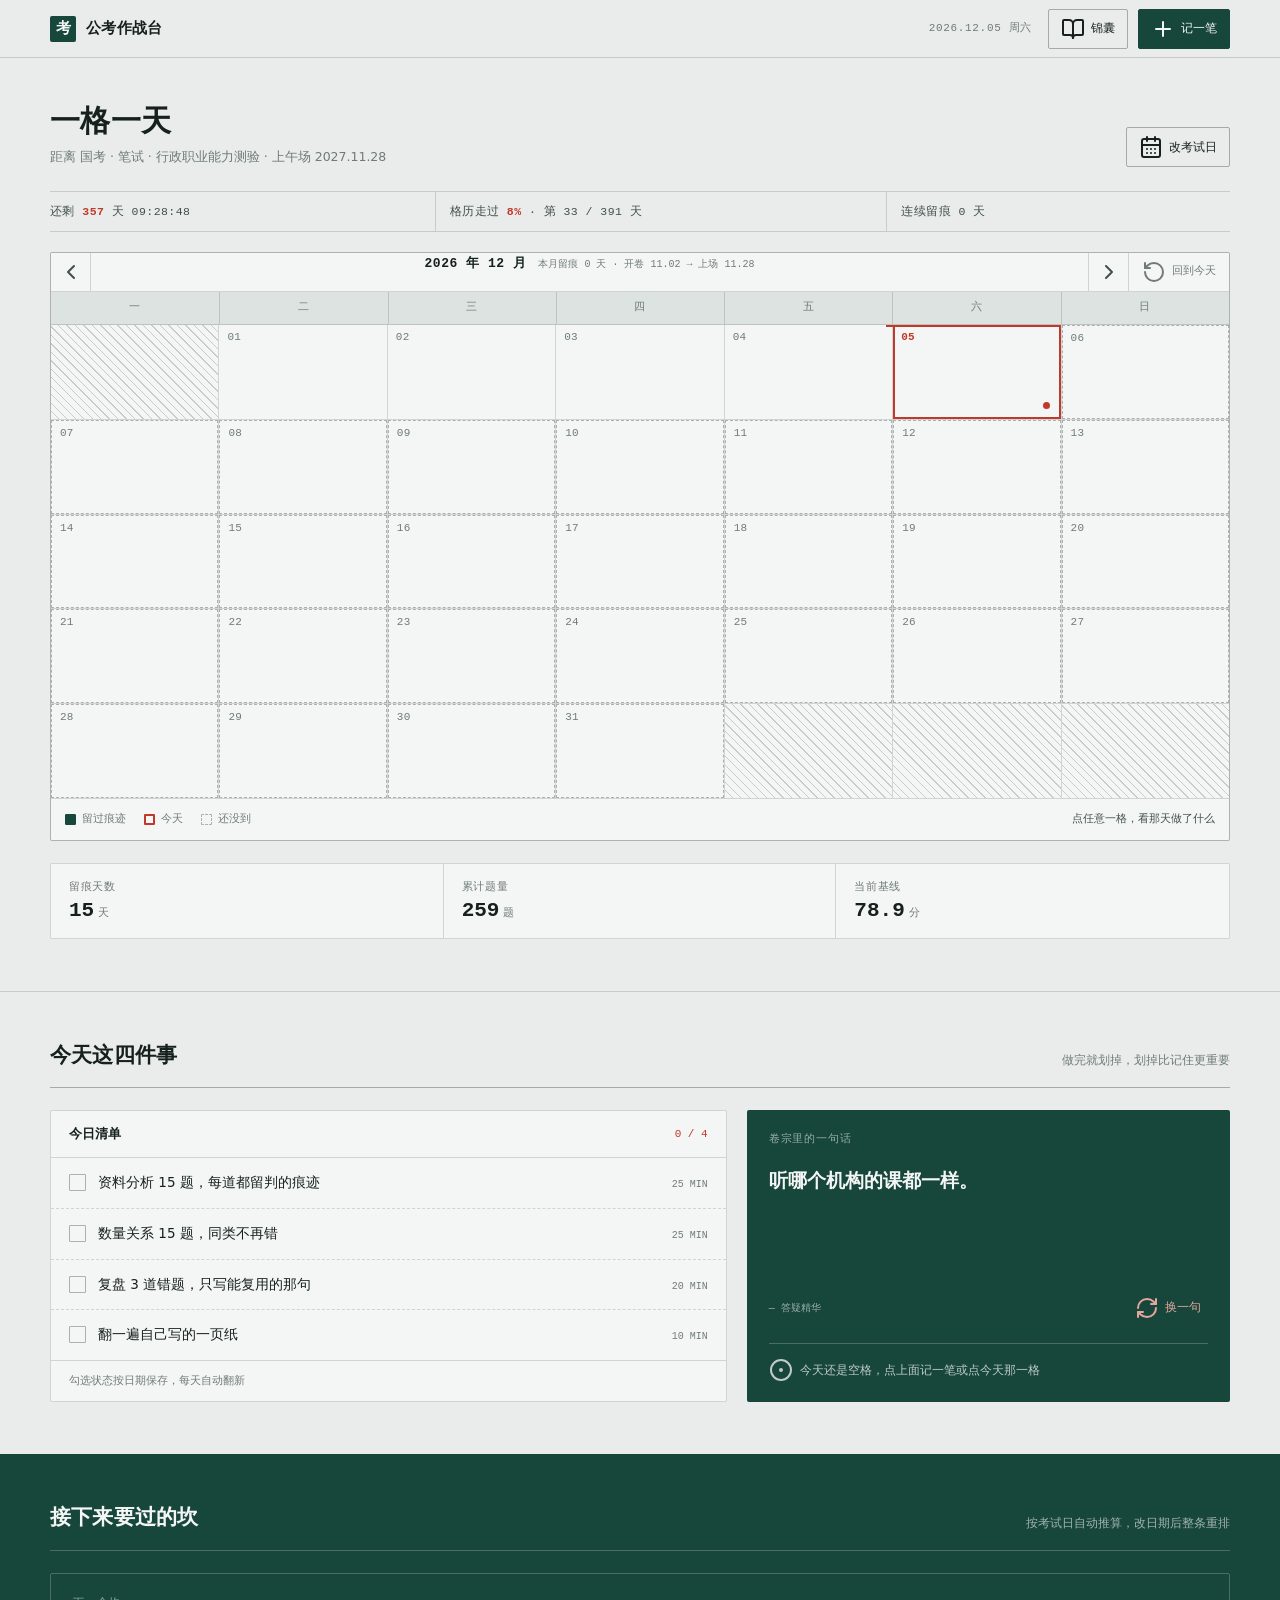
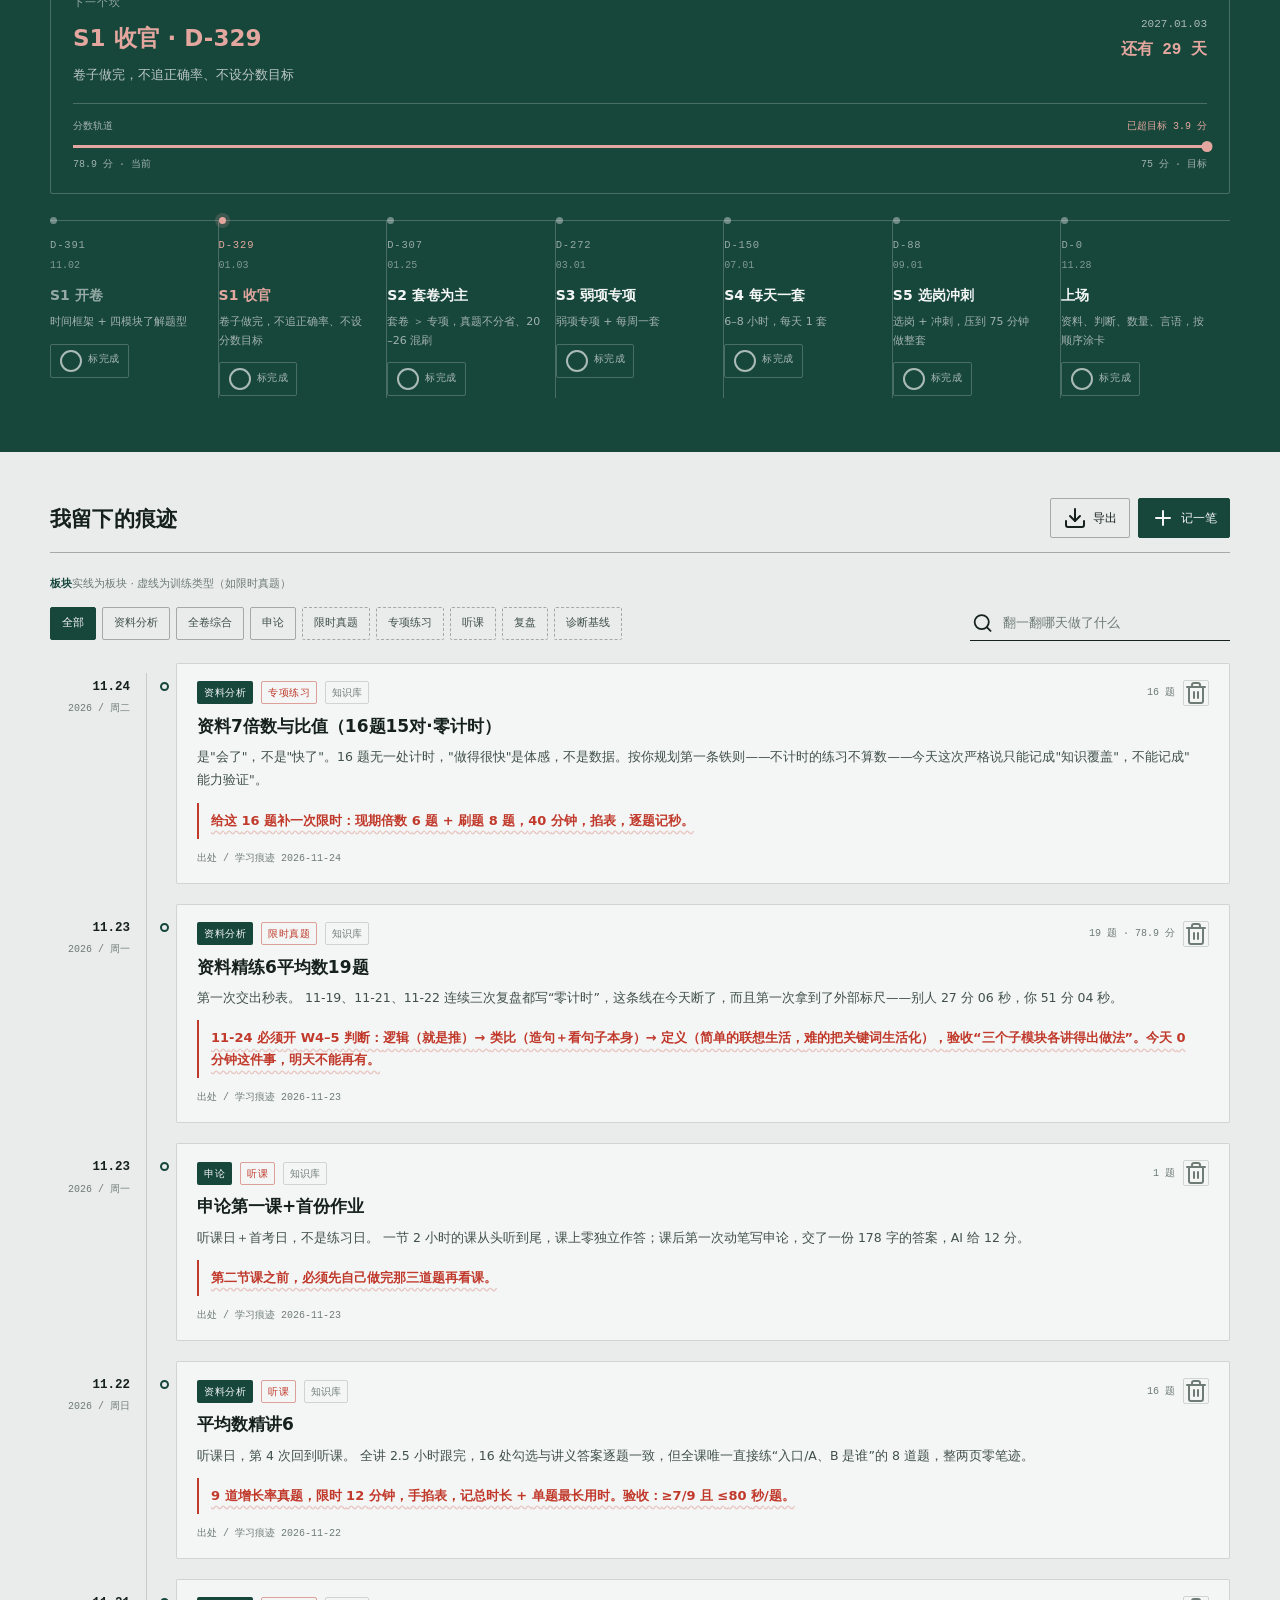
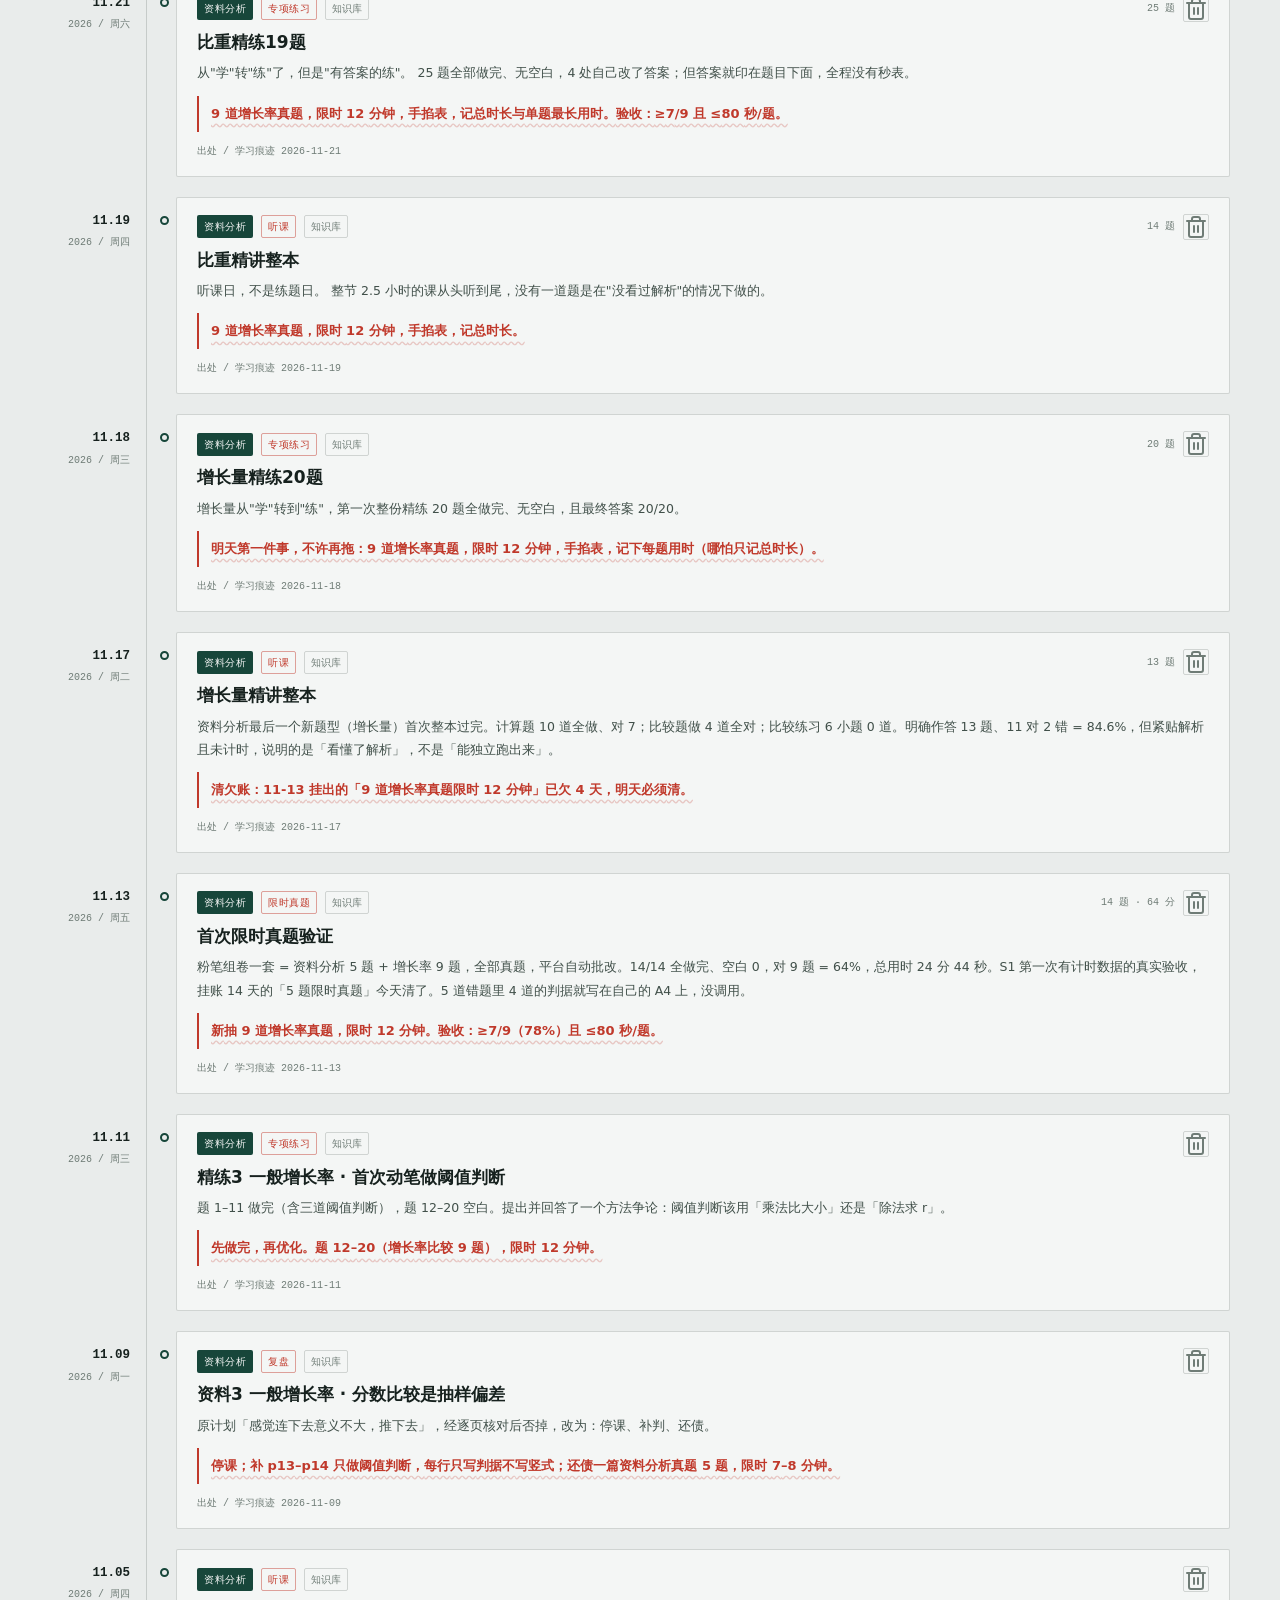
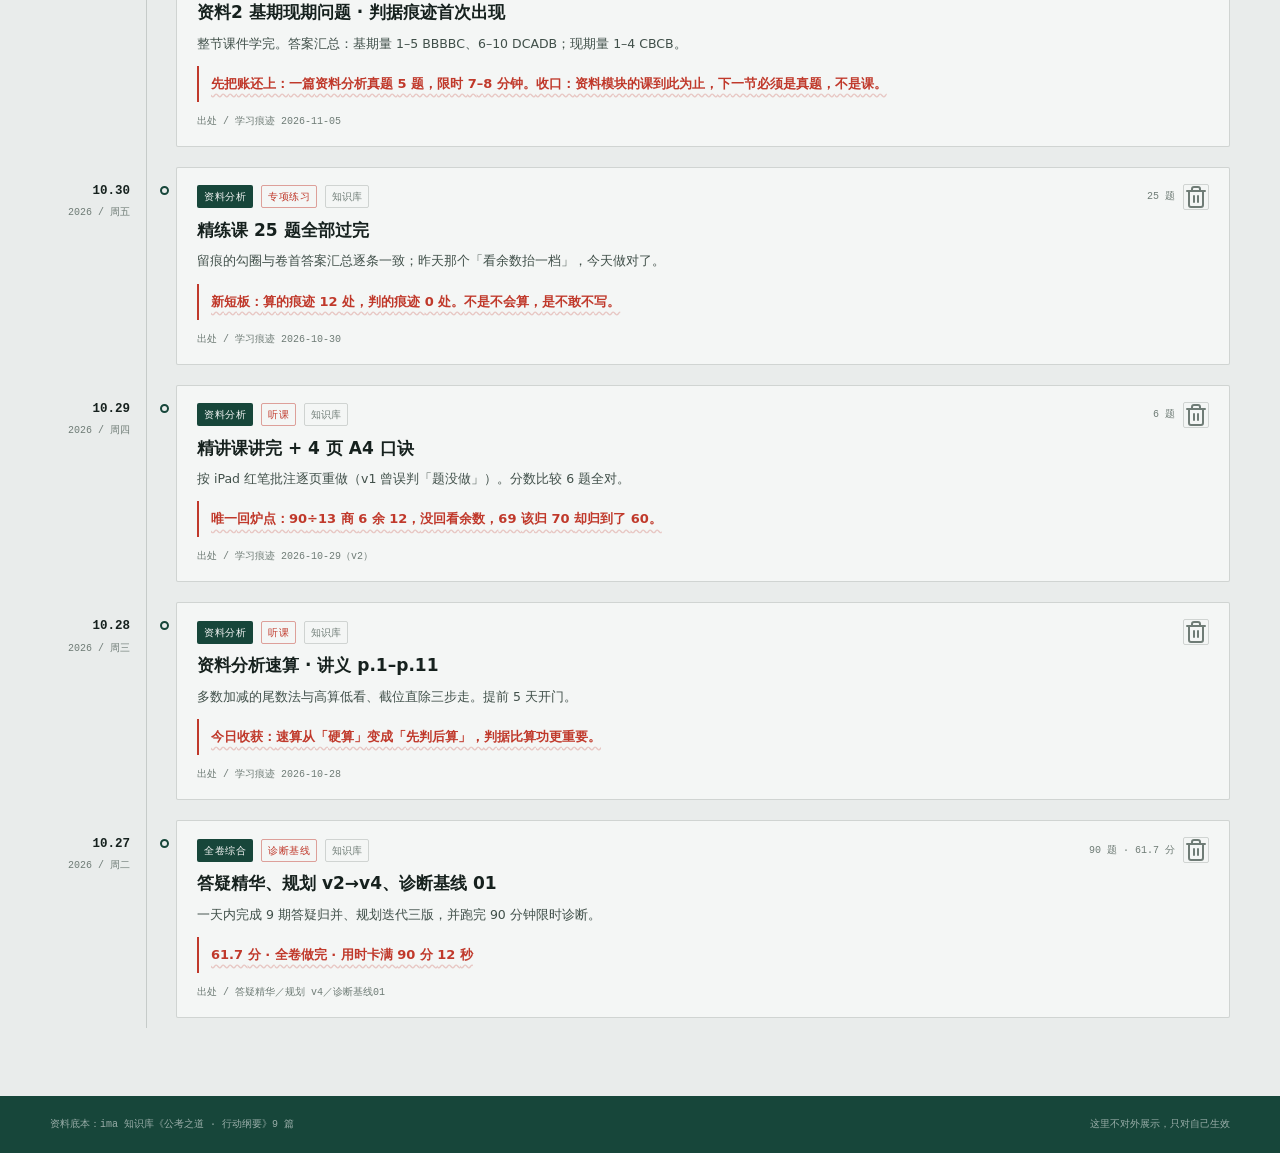
==== src/index.html @ e4d0005c "sync: 2026-11-24" ====
<!DOCTYPE html>
<html lang="zh-CN">
<head>
<meta charset="UTF-8">
<meta name="viewport" content="width=device-width, initial-scale=1, viewport-fit=cover">
<meta name="theme-color" content="#E9ECEB">
<meta name="description" content="只给自己看的公考备考工作台：一格一天、节奏提醒、学习痕迹">
<link rel="icon" href="data:image/svg+xml,%3Csvg xmlns='http://www.w3.org/2000/svg' viewBox='0 0 64 64'%3E%3Crect width='64' height='64' fill='%2317463A'/%3E%3Ctext x='32' y='45' font-size='38' text-anchor='middle' fill='%23E9ECEB' font-family='sans-serif' font-weight='bold'%3E考%3C/text%3E%3C/svg%3E">
<title>公考作战台 · 一格一天</title>
<!-- LSF-BOOTSTRAP-SLOT -->
<link rel="stylesheet" href="styles.css?v=2608ef6ead">
<style id="grid-fallback">
/* 格历布局命脉内联兜底：ID 选择器优先级高于任何类规则。
   即使 styles.css 被缓存成旧版 / 未加载 / 旧 WebView 不认 minmax()，
   7 列网格也一定成立，绝不退化成竖排单列。响应式只改 cell 尺寸，不改列数。 */
#calGrid{display:grid;grid-template-columns:repeat(7,1fr);gap:1px}
.cal-weekhead{display:grid;grid-template-columns:repeat(7,1fr)}
#calGrid>.cell{min-width:0;box-sizing:border-box}
</style>
</head>
<body>

<header class="topbar">
  <a class="brand" href="#calendar">
    <span class="brand__seal">考</span>
    <span class="brand__name">公考作战台</span>
  </a>
  <div class="topbar__right">
    <span class="topbar__date" id="topDate">2026.11.24 周二</span>
    <button class="tbtn" id="refBtn" type="button" aria-expanded="false" aria-controls="drawer"><i data-lucide="book-open"></i>锦囊</button>
    <button class="tbtn tbtn--solid" id="addBtn" type="button" aria-expanded="false" aria-controls="traceModal"><i data-lucide="plus"></i>记一笔</button>
  </div>
</header>

<main>

  <!-- ========== 格历 ========== -->
  <section class="calendar" id="calendar">
    <div class="wrap">
      <div class="cal-head">
        <div>
          <h1 class="cal-title" data-seg>一格一天</h1>
          <p class="cal-sub" id="calSub">距离 国考 · 笔试 · 行政职业能力测验 · 上午场 2027.11.28</p>
        </div>
        <button class="tbtn" id="editExamBtn" type="button" aria-expanded="false" aria-controls="examModal"><i data-lucide="calendar-days"></i>改考试日</button>
      </div>

      <div class="statusline">
        <span id="cdLine">还剩 <b>368</b> 天 11:58:38</span>
        <span id="phaseLine">格历走过 <b>6%</b> · 第 22 / 391 天</span>
        <span id="streakLine">连续留痕 4 天</span>
      </div>

      <div class="cal-panel">
        <div class="cal-nav" id="calNav" role="group" aria-label="格历翻页">
          <button class="cal-nav__btn" id="calPrev" data-cal="prev" type="button" aria-label="上一个月 · 2026 年 10 月"><svg xmlns="http://www.w3.org/2000/svg" width="24" height="24" viewBox="0 0 24 24" fill="none" stroke="currentColor" stroke-width="2" stroke-linecap="round" stroke-linejoin="round" data-lucide="chevron-left" class="lucide lucide-chevron-left"><path d="m15 18-6-6 6-6"></path></svg></button>
          <div class="cal-nav__label">
            <strong class="cal-nav__month" id="calMonth">2026 年 11 月</strong>
            <span class="cal-nav__range" id="calRange">本月留痕 11 天 · 开卷 11.02 → 上场 11.28</span>
          </div>
          <button class="cal-nav__btn" id="calNext" data-cal="next" type="button" aria-label="下一个月 · 2026 年 12 月"><svg xmlns="http://www.w3.org/2000/svg" width="24" height="24" viewBox="0 0 24 24" fill="none" stroke="currentColor" stroke-width="2" stroke-linecap="round" stroke-linejoin="round" data-lucide="chevron-right" class="lucide lucide-chevron-right"><path d="m9 18 6-6-6-6"></path></svg></button>
          <button class="cal-nav__today is-current" id="calToday" data-cal="today" type="button"><svg xmlns="http://www.w3.org/2000/svg" width="24" height="24" viewBox="0 0 24 24" fill="none" stroke="currentColor" stroke-width="2" stroke-linecap="round" stroke-linejoin="round" data-lucide="rotate-ccw" class="lucide lucide-rotate-ccw"><path d="M3 12a9 9 0 1 0 9-9 9.75 9.75 0 0 0-6.74 2.74L3 8"></path><path d="M3 3v5h5"></path></svg>回到今天</button>
        </div>
        <div class="cal-weekhead" aria-hidden="true"><span>一</span><span>二</span><span>三</span><span>四</span><span>五</span><span>六</span><span>日</span></div>
        <div class="cal-grid" id="calGrid" role="group" aria-label="备考格历"><div class="cell cell--pad" aria-hidden="true"></div><div class="cell cell--pad" aria-hidden="true"></div><div class="cell cell--pad" aria-hidden="true"></div><div class="cell cell--pad" aria-hidden="true"></div><div class="cell cell--pad" aria-hidden="true"></div><div class="cell cell--pad" aria-hidden="true"></div><button class="cell cell--past cell--outside" type="button" data-day="2026-11-01" aria-label="2026.11.01，不在备考区间"><span class="cell__d">01</span><span class="cell__mark"></span></button><button class="cell cell--past" type="button" data-day="2026-11-02" aria-label="2026.11.02"><span class="cell__d">02</span><span class="cell__mark"></span></button><button class="cell cell--past" type="button" data-day="2026-11-03" aria-label="2026.11.03"><span class="cell__d">03</span><span class="cell__mark"></span></button><button class="cell cell--past" type="button" data-day="2026-11-04" aria-label="2026.11.04"><span class="cell__d">04</span><span class="cell__mark"></span></button><button class="cell cell--done" type="button" data-day="2026-11-05" aria-label="2026.11.05，留过痕迹"><span class="cell__d">05</span><span class="cell__mark"><span class="cell__tick" aria-hidden="true"></span></span></button><button class="cell cell--past" type="button" data-day="2026-11-06" aria-label="2026.11.06"><span class="cell__d">06</span><span class="cell__mark"></span></button><button class="cell cell--past" type="button" data-day="2026-11-07" aria-label="2026.11.07"><span class="cell__d">07</span><span class="cell__mark"></span></button><button class="cell cell--past" type="button" data-day="2026-11-08" aria-label="2026.11.08"><span class="cell__d">08</span><span class="cell__mark"></span></button><button class="cell cell--done" type="button" data-day="2026-11-09" aria-label="2026.11.09，留过痕迹"><span class="cell__d">09</span><span class="cell__mark"><span class="cell__tick" aria-hidden="true"></span></span></button><button class="cell cell--past" type="button" data-day="2026-11-10" aria-label="2026.11.10"><span class="cell__d">10</span><span class="cell__mark"></span></button><button class="cell cell--done" type="button" data-day="2026-11-11" aria-label="2026.11.11，留过痕迹"><span class="cell__d">11</span><span class="cell__mark"><span class="cell__tick" aria-hidden="true"></span></span></button><button class="cell cell--past" type="button" data-day="2026-11-12" aria-label="2026.11.12"><span class="cell__d">12</span><span class="cell__mark"></span></button><button class="cell cell--done" type="button" data-day="2026-11-13" aria-label="2026.11.13，留过痕迹"><span class="cell__d">13</span><span class="cell__mark"><span class="cell__tick" aria-hidden="true"></span></span></button><button class="cell cell--past" type="button" data-day="2026-11-14" aria-label="2026.11.14"><span class="cell__d">14</span><span class="cell__mark"></span></button><button class="cell cell--past" type="button" data-day="2026-11-15" aria-label="2026.11.15"><span class="cell__d">15</span><span class="cell__mark"></span></button><button class="cell cell--past" type="button" data-day="2026-11-16" aria-label="2026.11.16"><span class="cell__d">16</span><span class="cell__mark"></span></button><button class="cell cell--done" type="button" data-day="2026-11-17" aria-label="2026.11.17，留过痕迹"><span class="cell__d">17</span><span class="cell__mark"><span class="cell__tick" aria-hidden="true"></span></span></button><button class="cell cell--done" type="button" data-day="2026-11-18" aria-label="2026.11.18，留过痕迹"><span class="cell__d">18</span><span class="cell__mark"><span class="cell__tick" aria-hidden="true"></span></span></button><button class="cell cell--done" type="button" data-day="2026-11-19" aria-label="2026.11.19，留过痕迹"><span class="cell__d">19</span><span class="cell__mark"><span class="cell__tick" aria-hidden="true"></span></span></button><button class="cell cell--past" type="button" data-day="2026-11-20" aria-label="2026.11.20"><span class="cell__d">20</span><span class="cell__mark"></span></button><button class="cell cell--done" type="button" data-day="2026-11-21" aria-label="2026.11.21，留过痕迹"><span class="cell__d">21</span><span class="cell__mark"><span class="cell__tick" aria-hidden="true"></span></span></button><button class="cell cell--done" type="button" data-day="2026-11-22" aria-label="2026.11.22，留过痕迹"><span class="cell__d">22</span><span class="cell__mark"><span class="cell__tick" aria-hidden="true"></span></span></button><button class="cell cell--done" type="button" data-day="2026-11-23" aria-label="2026.11.23，留过痕迹"><span class="cell__d">23</span><span class="cell__mark"><span class="cell__tick" aria-hidden="true"></span></span></button><button class="cell cell--done cell--today" type="button" data-day="2026-11-24" aria-label="2026.11.24，留过痕迹"><span class="cell__d">24</span><span class="cell__mark"><span class="cell__tick" aria-hidden="true"></span></span></button><button class="cell cell--future" type="button" data-day="2026-11-25" aria-label="2026.11.25，还没到"><span class="cell__d">25</span><span class="cell__mark"></span></button><button class="cell cell--future" type="button" data-day="2026-11-26" aria-label="2026.11.26，还没到"><span class="cell__d">26</span><span class="cell__mark"></span></button><button class="cell cell--future" type="button" data-day="2026-11-27" aria-label="2026.11.27，还没到"><span class="cell__d">27</span><span class="cell__mark"></span></button><button class="cell cell--future" type="button" data-day="2026-11-28" aria-label="2026.11.28，还没到"><span class="cell__d">28</span><span class="cell__mark"></span></button><button class="cell cell--future" type="button" data-day="2026-11-29" aria-label="2026.11.29，还没到"><span class="cell__d">29</span><span class="cell__mark"></span></button><button class="cell cell--future" type="button" data-day="2026-11-30" aria-label="2026.11.30，还没到"><span class="cell__d">30</span><span class="cell__mark"></span></button><div class="cell cell--pad" aria-hidden="true"></div><div class="cell cell--pad" aria-hidden="true"></div><div class="cell cell--pad" aria-hidden="true"></div><div class="cell cell--pad" aria-hidden="true"></div><div class="cell cell--pad" aria-hidden="true"></div><div class="cell cell--pad" aria-hidden="true"></div></div>
        <div class="cal-legend">
          <span><i class="lg lg--done"></i>留过痕迹</span>
          <span><i class="lg lg--today"></i>今天</span>
          <span><i class="lg lg--future"></i>还没到</span>
          <span class="cal-legend__hint">点任意一格，看那天做了什么</span>
        </div>
      </div>

      <dl class="cal-stats" id="stats"><div><dt>留痕天数</dt><dd><span data-count="15">15</span><small>天</small></dd></div><div><dt>累计题量</dt><dd><span data-count="259">259</span><small>题</small></dd></div><div><dt>当前基线</dt><dd><span data-count="78.9" data-dec="1">78.9</span><small>分</small></dd></div></dl>
    </div>
  </section>

  <!-- ========== 今日 ========== -->
  <section class="today" id="today">
    <div class="wrap">
      <header class="sec-head">
        <h2 data-seg>今天这四件事</h2>
        <p class="sec-note">做完就划掉，划掉比记住更重要</p>
      </header>
      <div class="today-grid">
        <div class="panel">
          <div class="panel__head"><span>今日清单</span><span class="panel__count" id="taskRing">0 / 4</span></div>
          <ul class="tasks" id="taskList"><li><button class="task" type="button" data-task="a" aria-pressed="false"><span class="task__box"></span><span class="task__txt">资料<wbr>分析 <wbr>15 <wbr>题，<wbr>每<wbr>道<wbr>都留<wbr>判<wbr>的<wbr>痕迹</span><span class="task__min">25 MIN</span></button></li><li><button class="task" type="button" data-task="b" aria-pressed="false"><span class="task__box"></span><span class="task__txt">数量<wbr>关系 <wbr>15 <wbr>题，<wbr>同类<wbr>不再<wbr>错</span><span class="task__min">25 MIN</span></button></li><li><button class="task" type="button" data-task="c" aria-pressed="false"><span class="task__box"></span><span class="task__txt">复<wbr>盘 <wbr>3 <wbr>道<wbr>错<wbr>题，<wbr>只写<wbr>能<wbr>复<wbr>用<wbr>的<wbr>那句</span><span class="task__min">20 MIN</span></button></li><li><button class="task" type="button" data-task="d" aria-pressed="false"><span class="task__box"></span><span class="task__txt">翻<wbr>一遍<wbr>自己<wbr>写的<wbr>一<wbr>页<wbr>纸</span><span class="task__min">10 MIN</span></button></li></ul>
          <p class="panel__foot">勾选状态按日期保存，每天自动翻新</p>
        </div>
        <aside class="quote-panel">
          <p class="quote-panel__label">卷宗里的一句话</p>
          <blockquote class="quote" id="quoteText">睡前<wbr>回答<wbr>「<wbr>今天<wbr>收获<wbr>了<wbr>什么」。</blockquote>
          <div class="quote-panel__foot"><span id="quoteSrc">— 规划 v4</span><button class="tbtn tbtn--text" id="quoteBtn" type="button"><i data-lucide="refresh-cw"></i>换一句</button></div>
          <div class="todayflag" id="todayFlag"><svg xmlns="http://www.w3.org/2000/svg" width="24" height="24" viewBox="0 0 24 24" fill="none" stroke="currentColor" stroke-width="2" stroke-linecap="round" stroke-linejoin="round" data-lucide="check-check" class="lucide lucide-check-check"><path d="M18 6 7 17l-5-5"></path><path d="m22 10-7.5 7.5L13 16"></path></svg>今天<wbr>已经<wbr>留过<wbr>痕迹<wbr>了，<wbr>继续<wbr>保持</div>
        </aside>
      </div>
    </div>
  </section>

  <!-- ========== 接下来 ========== -->
  <section class="axis" id="axis">
    <div class="wrap">
      <header class="sec-head sec-head--light">
        <h2 data-seg>接下来要过的坎</h2>
        <p class="sec-note">按考试日自动推算，改日期后整条重排</p>
      </header>
      <div class="nextcard" id="nextCard">
        <div class="nextcard__left">
          <p class="nextcard__label">下一个坎</p>
          <h3 id="nextLabel">S1 收官 · D-329</h3>
          <p id="nextDesc">卷子<wbr>做完，<wbr>不<wbr>追<wbr>正确<wbr>率、<wbr>不<wbr>设<wbr>分数<wbr>目标</p>
        </div>
        <div class="nextcard__right">
          <span id="nextDate">2027.01.03</span>
          <strong id="nextLeft">还有 40 天</strong>
        </div>
        <div class="scorebar">
          <div class="scorebar__top"><span>分数轨道</span><span id="scoreGap">已超目标 3.9 分</span></div>
          <div class="scorebar__track"><div class="scorebar__fill" id="scoreFill" style="width:100%"></div><span class="scorebar__dot" id="scoreDot" style="left:100%"></span></div>
          <div class="scorebar__foot"><span id="scoreNow">78.9 分 · 当前</span><span id="scoreTarget">75 分 · 目标</span></div>
        </div>
      </div>
      <ol class="axis-list" id="milestoneList"><li class="is-past"><div class="axis__d">D-391</div><div class="axis__date">11.02</div><div class="axis__label">S1 <wbr>开<wbr>卷</div><p class="axis__desc">时间<wbr>框架 <wbr>+ <wbr>四<wbr>模<wbr>块<wbr>了解<wbr>题<wbr>型</p><button class="axis__btn" type="button" data-ms="391" aria-pressed="false"><svg xmlns="http://www.w3.org/2000/svg" width="24" height="24" viewBox="0 0 24 24" fill="none" stroke="currentColor" stroke-width="2" stroke-linecap="round" stroke-linejoin="round" data-lucide="circle" class="lucide lucide-circle"><circle cx="12" cy="12" r="10"></circle></svg>标完成</button></li><li class="is-next"><div class="axis__d">D-329</div><div class="axis__date">01.03</div><div class="axis__label">S1 <wbr>收<wbr>官</div><p class="axis__desc">卷子<wbr>做完，<wbr>不<wbr>追<wbr>正确<wbr>率、<wbr>不<wbr>设<wbr>分数<wbr>目标</p><button class="axis__btn" type="button" data-ms="329" aria-pressed="false"><svg xmlns="http://www.w3.org/2000/svg" width="24" height="24" viewBox="0 0 24 24" fill="none" stroke="currentColor" stroke-width="2" stroke-linecap="round" stroke-linejoin="round" data-lucide="circle" class="lucide lucide-circle"><circle cx="12" cy="12" r="10"></circle></svg>标完成</button></li><li class=""><div class="axis__d">D-307</div><div class="axis__date">01.25</div><div class="axis__label">S2 <wbr>套<wbr>卷<wbr>为<wbr>主</div><p class="axis__desc">套<wbr>卷 <wbr>＞ <wbr>专<wbr>项，<wbr>真<wbr>题<wbr>不分<wbr>省、<wbr>20<wbr>–<wbr>26 <wbr>混<wbr>刷</p><button class="axis__btn" type="button" data-ms="307" aria-pressed="false"><svg xmlns="http://www.w3.org/2000/svg" width="24" height="24" viewBox="0 0 24 24" fill="none" stroke="currentColor" stroke-width="2" stroke-linecap="round" stroke-linejoin="round" data-lucide="circle" class="lucide lucide-circle"><circle cx="12" cy="12" r="10"></circle></svg>标完成</button></li><li class=""><div class="axis__d">D-272</div><div class="axis__date">03.01</div><div class="axis__label">S3 <wbr>弱<wbr>项<wbr>专<wbr>项</div><p class="axis__desc">弱<wbr>项<wbr>专<wbr>项 <wbr>+ <wbr>每周<wbr>一套</p><button class="axis__btn" type="button" data-ms="272" aria-pressed="false"><svg xmlns="http://www.w3.org/2000/svg" width="24" height="24" viewBox="0 0 24 24" fill="none" stroke="currentColor" stroke-width="2" stroke-linecap="round" stroke-linejoin="round" data-lucide="circle" class="lucide lucide-circle"><circle cx="12" cy="12" r="10"></circle></svg>标完成</button></li><li class=""><div class="axis__d">D-150</div><div class="axis__date">07.01</div><div class="axis__label">S4 <wbr>每天<wbr>一套</div><p class="axis__desc">6<wbr>–<wbr>8 <wbr>小时，<wbr>每天 <wbr>1 <wbr>套</p><button class="axis__btn" type="button" data-ms="150" aria-pressed="false"><svg xmlns="http://www.w3.org/2000/svg" width="24" height="24" viewBox="0 0 24 24" fill="none" stroke="currentColor" stroke-width="2" stroke-linecap="round" stroke-linejoin="round" data-lucide="circle" class="lucide lucide-circle"><circle cx="12" cy="12" r="10"></circle></svg>标完成</button></li><li class=""><div class="axis__d">D-88</div><div class="axis__date">09.01</div><div class="axis__label">S5 <wbr>选<wbr>岗<wbr>冲刺</div><p class="axis__desc">选<wbr>岗 <wbr>+ <wbr>冲刺，<wbr>压到 <wbr>75 <wbr>分钟<wbr>做<wbr>整套</p><button class="axis__btn" type="button" data-ms="88" aria-pressed="false"><svg xmlns="http://www.w3.org/2000/svg" width="24" height="24" viewBox="0 0 24 24" fill="none" stroke="currentColor" stroke-width="2" stroke-linecap="round" stroke-linejoin="round" data-lucide="circle" class="lucide lucide-circle"><circle cx="12" cy="12" r="10"></circle></svg>标完成</button></li><li class=""><div class="axis__d">D-0</div><div class="axis__date">11.28</div><div class="axis__label">上<wbr>场</div><p class="axis__desc">资料、<wbr>判断、<wbr>数量、<wbr>言语，<wbr>按<wbr>顺序<wbr>涂<wbr>卡</p><button class="axis__btn" type="button" data-ms="0" aria-pressed="false"><svg xmlns="http://www.w3.org/2000/svg" width="24" height="24" viewBox="0 0 24 24" fill="none" stroke="currentColor" stroke-width="2" stroke-linecap="round" stroke-linejoin="round" data-lucide="circle" class="lucide lucide-circle"><circle cx="12" cy="12" r="10"></circle></svg>标完成</button></li></ol>
    </div>
  </section>

  <!-- ========== 痕迹 ========== -->
  <section class="traces" id="traces">
    <div class="wrap">
      <header class="sec-head">
        <h2 data-seg>我留下的痕迹</h2>
        <div class="sec-acts">
          <button class="tbtn" id="exportBtn" type="button"><i data-lucide="download"></i>导出</button>
          <button class="tbtn tbtn--solid" id="addBtn2" type="button" aria-expanded="false" aria-controls="traceModal"><i data-lucide="plus"></i>记一笔</button>
        </div>
      </header>
      <p class="chip-legend"><span class="chip-legend__topic">板块</span>实线为板块 · 虚线为训练类型（如限时真题）</p>
      <div class="toolbar">
        <div class="chips" id="traceFilters"><button class="chip is-active" type="button" data-filter="全部" data-dim="">全部</button><button class="chip chip--topic" type="button" data-filter="topic:资料分析" data-dim="topic">资料<wbr>分析</button><button class="chip chip--topic" type="button" data-filter="topic:全卷综合" data-dim="topic">全<wbr>卷<wbr>综合</button><button class="chip chip--topic" type="button" data-filter="topic:申论" data-dim="topic">申论</button><button class="chip chip--kind" type="button" data-filter="kind:限时真题" data-dim="kind">限<wbr>时<wbr>真<wbr>题</button><button class="chip chip--kind" type="button" data-filter="kind:专项练习" data-dim="kind">专<wbr>项<wbr>练习</button><button class="chip chip--kind" type="button" data-filter="kind:听课" data-dim="kind">听<wbr>课</button><button class="chip chip--kind" type="button" data-filter="kind:复盘" data-dim="kind">复<wbr>盘</button><button class="chip chip--kind" type="button" data-filter="kind:诊断基线" data-dim="kind">诊断<wbr>基<wbr>线</button></div>
        <label class="search"><i data-lucide="search"></i><input type="search" id="traceSearch" placeholder="翻一翻哪天做了什么" aria-label="搜索学习痕迹"></label>
      </div>
      <ol class="trace-list" id="traceList"><li class="trace"><div class="trace__when"><div class="trace__date">11.24</div><div class="trace__week">2026 / 周二</div></div><article class="trace__card"><div class="trace__top"><span class="trace__type">资料<wbr>分析</span><span class="trace__kind">专<wbr>项<wbr>练习</span><span class="trace__by">知识<wbr>库</span><span class="trace__nums">16 <wbr>题</span><button class="trace__del" type="button" data-del="ima-2026-11-24" aria-label="删除这道痕迹"><svg xmlns="http://www.w3.org/2000/svg" width="24" height="24" viewBox="0 0 24 24" fill="none" stroke="currentColor" stroke-width="2" stroke-linecap="round" stroke-linejoin="round" data-lucide="trash-2" class="lucide lucide-trash-2"><path d="M3 6h18"></path><path d="M19 6v14c0 1-1 2-2 2H7c-1 0-2-1-2-2V6"></path><path d="M8 6V4c0-1 1-2 2-2h4c1 0 2 1 2 2v2"></path><line x1="10" x2="10" y1="11" y2="17"></line><line x1="14" x2="14" y1="11" y2="17"></line></svg></button></div><h3 class="trace__title">资料<wbr>7<wbr>倍数<wbr>与<wbr>比值<wbr>（<wbr>16<wbr>题<wbr>15<wbr>对·<wbr>零<wbr>计<wbr>时）</h3><p class="trace__body">是<wbr>"<wbr>会<wbr>了<wbr>"，<wbr>不是<wbr>"<wbr>快了<wbr>"。<wbr>16 <wbr>题<wbr>无<wbr>一<wbr>处<wbr>计<wbr>时，<wbr>"<wbr>做得<wbr>很快<wbr>"<wbr>是<wbr>体感，<wbr>不是<wbr>数据。<wbr>按<wbr>你<wbr>规划<wbr>第一<wbr>条<wbr>铁则——<wbr>不计<wbr>时<wbr>的<wbr>练习<wbr>不算<wbr>数——<wbr>今天<wbr>这次<wbr>严格<wbr>说<wbr>只能<wbr>记<wbr>成<wbr>"<wbr>知识<wbr>覆盖<wbr>"，<wbr>不能<wbr>记<wbr>成<wbr>"<wbr>能力<wbr>验证<wbr>"。</p><p class="trace__note">给<wbr>这 <wbr>16 <wbr>题<wbr>补<wbr>一次<wbr>限<wbr>时：<wbr>现<wbr>期<wbr>倍数 <wbr>6 <wbr>题 <wbr>+ <wbr>刷<wbr>题 <wbr>8 <wbr>题，<wbr>40 <wbr>分钟，<wbr>掐<wbr>表，<wbr>逐<wbr>题<wbr>记<wbr>秒。</p><span class="trace__src">出处 / 学习<wbr>痕迹 <wbr>2026<wbr>-<wbr>11<wbr>-<wbr>24</span></article></li><li class="trace"><div class="trace__when"><div class="trace__date">11.23</div><div class="trace__week">2026 / 周一</div></div><article class="trace__card"><div class="trace__top"><span class="trace__type">资料<wbr>分析</span><span class="trace__kind">限<wbr>时<wbr>真<wbr>题</span><span class="trace__by">知识<wbr>库</span><span class="trace__nums">19 <wbr>题 · <wbr>78.9 <wbr>分</span><button class="trace__del" type="button" data-del="ima-2026-11-23b" aria-label="删除这道痕迹"><svg xmlns="http://www.w3.org/2000/svg" width="24" height="24" viewBox="0 0 24 24" fill="none" stroke="currentColor" stroke-width="2" stroke-linecap="round" stroke-linejoin="round" data-lucide="trash-2" class="lucide lucide-trash-2"><path d="M3 6h18"></path><path d="M19 6v14c0 1-1 2-2 2H7c-1 0-2-1-2-2V6"></path><path d="M8 6V4c0-1 1-2 2-2h4c1 0 2 1 2 2v2"></path><line x1="10" x2="10" y1="11" y2="17"></line><line x1="14" x2="14" y1="11" y2="17"></line></svg></button></div><h3 class="trace__title">资料<wbr>精练<wbr>6<wbr>平均<wbr>数<wbr>19<wbr>题</h3><p class="trace__body">第一次<wbr>交出<wbr>秒表。 <wbr>11<wbr>-<wbr>19、<wbr>11<wbr>-<wbr>21、<wbr>11<wbr>-<wbr>22 <wbr>连续<wbr>三次<wbr>复<wbr>盘<wbr>都<wbr>写<wbr>“<wbr>零<wbr>计<wbr>时<wbr>”，<wbr>这<wbr>条<wbr>线<wbr>在<wbr>今天<wbr>断<wbr>了，<wbr>而且<wbr>第一次<wbr>拿到<wbr>了<wbr>外部<wbr>标尺——<wbr>别人 <wbr>27 <wbr>分 <wbr>06 <wbr>秒，<wbr>你 <wbr>51 <wbr>分 <wbr>04 <wbr>秒。</p><p class="trace__note">11<wbr>-<wbr>24 <wbr>必须<wbr>开 <wbr>W4<wbr>–<wbr>5 <wbr>判断：<wbr>逻辑<wbr>（<wbr>就是<wbr>推）<wbr>→ <wbr>类比<wbr>（<wbr>造句<wbr>＋<wbr>看<wbr>句子<wbr>本身）<wbr>→ <wbr>定义<wbr>（<wbr>简单<wbr>的<wbr>联想<wbr>生活，<wbr>难<wbr>的<wbr>把<wbr>关键<wbr>词<wbr>生活<wbr>化），<wbr>验收<wbr>“<wbr>三<wbr>个子<wbr>模<wbr>块<wbr>各<wbr>讲<wbr>得出<wbr>做法<wbr>”。<wbr>今天 <wbr>0 <wbr>分钟<wbr>这<wbr>件<wbr>事，<wbr>明天<wbr>不能<wbr>再有。</p><span class="trace__src">出处 / 学习<wbr>痕迹 <wbr>2026<wbr>-<wbr>11<wbr>-<wbr>23</span></article></li><li class="trace"><div class="trace__when"><div class="trace__date">11.23</div><div class="trace__week">2026 / 周一</div></div><article class="trace__card"><div class="trace__top"><span class="trace__type">申论</span><span class="trace__kind">听<wbr>课</span><span class="trace__by">知识<wbr>库</span><span class="trace__nums">1 <wbr>题</span><button class="trace__del" type="button" data-del="ima-2026-11-23" aria-label="删除这道痕迹"><svg xmlns="http://www.w3.org/2000/svg" width="24" height="24" viewBox="0 0 24 24" fill="none" stroke="currentColor" stroke-width="2" stroke-linecap="round" stroke-linejoin="round" data-lucide="trash-2" class="lucide lucide-trash-2"><path d="M3 6h18"></path><path d="M19 6v14c0 1-1 2-2 2H7c-1 0-2-1-2-2V6"></path><path d="M8 6V4c0-1 1-2 2-2h4c1 0 2 1 2 2v2"></path><line x1="10" x2="10" y1="11" y2="17"></line><line x1="14" x2="14" y1="11" y2="17"></line></svg></button></div><h3 class="trace__title">申论<wbr>第一<wbr>课<wbr>+<wbr>首<wbr>份<wbr>作业</h3><p class="trace__body">听<wbr>课<wbr>日<wbr>＋<wbr>首<wbr>考<wbr>日，<wbr>不是<wbr>练习<wbr>日。 <wbr>一节 <wbr>2 <wbr>小时<wbr>的<wbr>课<wbr>从头<wbr>听到<wbr>尾，<wbr>课<wbr>上<wbr>零<wbr>独立<wbr>作答；<wbr>课<wbr>后<wbr>第一次<wbr>动<wbr>笔<wbr>写<wbr>申论，<wbr>交了<wbr>一份 <wbr>178 <wbr>字<wbr>的<wbr>答案，<wbr>AI <wbr>给 <wbr>12 <wbr>分。</p><p class="trace__note">第二节<wbr>课<wbr>之前，<wbr>必须<wbr>先<wbr>自己<wbr>做完<wbr>那<wbr>三<wbr>道<wbr>题<wbr>再看<wbr>课。</p><span class="trace__src">出处 / 学习<wbr>痕迹 <wbr>2026<wbr>-<wbr>11<wbr>-<wbr>23</span></article></li><li class="trace"><div class="trace__when"><div class="trace__date">11.22</div><div class="trace__week">2026 / 周日</div></div><article class="trace__card"><div class="trace__top"><span class="trace__type">资料<wbr>分析</span><span class="trace__kind">听<wbr>课</span><span class="trace__by">知识<wbr>库</span><span class="trace__nums">16 <wbr>题</span><button class="trace__del" type="button" data-del="ima-2026-11-22" aria-label="删除这道痕迹"><svg xmlns="http://www.w3.org/2000/svg" width="24" height="24" viewBox="0 0 24 24" fill="none" stroke="currentColor" stroke-width="2" stroke-linecap="round" stroke-linejoin="round" data-lucide="trash-2" class="lucide lucide-trash-2"><path d="M3 6h18"></path><path d="M19 6v14c0 1-1 2-2 2H7c-1 0-2-1-2-2V6"></path><path d="M8 6V4c0-1 1-2 2-2h4c1 0 2 1 2 2v2"></path><line x1="10" x2="10" y1="11" y2="17"></line><line x1="14" x2="14" y1="11" y2="17"></line></svg></button></div><h3 class="trace__title">平均<wbr>数<wbr>精<wbr>讲<wbr>6</h3><p class="trace__body">听<wbr>课<wbr>日，<wbr>第 <wbr>4 <wbr>次<wbr>回到<wbr>听<wbr>课。 <wbr>全<wbr>讲 <wbr>2.5 <wbr>小时<wbr>跟<wbr>完，<wbr>16 <wbr>处<wbr>勾<wbr>选<wbr>与<wbr>讲义<wbr>答案<wbr>逐<wbr>题<wbr>一致，<wbr>但<wbr>全<wbr>课<wbr>唯一<wbr>直接<wbr>练<wbr>“<wbr>入口<wbr>/<wbr>A、<wbr>B <wbr>是<wbr>谁<wbr>”<wbr>的 <wbr>8 <wbr>道<wbr>题，<wbr>整<wbr>两页<wbr>零<wbr>笔迹。</p><p class="trace__note">9 <wbr>道<wbr>增长<wbr>率真<wbr>题，<wbr>限<wbr>时 <wbr>12 <wbr>分钟，<wbr>手<wbr>掐<wbr>表，<wbr>记<wbr>总<wbr>时<wbr>长 <wbr>+ <wbr>单<wbr>题<wbr>最长<wbr>用<wbr>时。<wbr>验收：<wbr>≥<wbr>7<wbr>/<wbr>9 <wbr>且 <wbr>≤<wbr>80 <wbr>秒<wbr>/<wbr>题。</p><span class="trace__src">出处 / 学习<wbr>痕迹 <wbr>2026<wbr>-<wbr>11<wbr>-<wbr>22</span></article></li><li class="trace"><div class="trace__when"><div class="trace__date">11.21</div><div class="trace__week">2026 / 周六</div></div><article class="trace__card"><div class="trace__top"><span class="trace__type">资料<wbr>分析</span><span class="trace__kind">专<wbr>项<wbr>练习</span><span class="trace__by">知识<wbr>库</span><span class="trace__nums">25 <wbr>题</span><button class="trace__del" type="button" data-del="ima-2026-11-21" aria-label="删除这道痕迹"><svg xmlns="http://www.w3.org/2000/svg" width="24" height="24" viewBox="0 0 24 24" fill="none" stroke="currentColor" stroke-width="2" stroke-linecap="round" stroke-linejoin="round" data-lucide="trash-2" class="lucide lucide-trash-2"><path d="M3 6h18"></path><path d="M19 6v14c0 1-1 2-2 2H7c-1 0-2-1-2-2V6"></path><path d="M8 6V4c0-1 1-2 2-2h4c1 0 2 1 2 2v2"></path><line x1="10" x2="10" y1="11" y2="17"></line><line x1="14" x2="14" y1="11" y2="17"></line></svg></button></div><h3 class="trace__title">比重<wbr>精练<wbr>19<wbr>题</h3><p class="trace__body">从<wbr>"<wbr>学<wbr>"<wbr>转<wbr>"<wbr>练<wbr>"<wbr>了，<wbr>但是<wbr>"<wbr>有<wbr>答案<wbr>的<wbr>练<wbr>"。 <wbr>25 <wbr>题<wbr>全部<wbr>做完、<wbr>无<wbr>空白，<wbr>4 <wbr>处<wbr>自己<wbr>改了<wbr>答案；<wbr>但<wbr>答案<wbr>就<wbr>印<wbr>在<wbr>题目<wbr>下面，<wbr>全程<wbr>没有<wbr>秒表。</p><p class="trace__note">9 <wbr>道<wbr>增长<wbr>率真<wbr>题，<wbr>限<wbr>时 <wbr>12 <wbr>分钟，<wbr>手<wbr>掐<wbr>表，<wbr>记<wbr>总<wbr>时<wbr>长<wbr>与<wbr>单<wbr>题<wbr>最长<wbr>用<wbr>时。<wbr>验收：<wbr>≥<wbr>7<wbr>/<wbr>9 <wbr>且 <wbr>≤<wbr>80 <wbr>秒<wbr>/<wbr>题。</p><span class="trace__src">出处 / 学习<wbr>痕迹 <wbr>2026<wbr>-<wbr>11<wbr>-<wbr>21</span></article></li><li class="trace"><div class="trace__when"><div class="trace__date">11.19</div><div class="trace__week">2026 / 周四</div></div><article class="trace__card"><div class="trace__top"><span class="trace__type">资料<wbr>分析</span><span class="trace__kind">听<wbr>课</span><span class="trace__by">知识<wbr>库</span><span class="trace__nums">14 <wbr>题</span><button class="trace__del" type="button" data-del="ima-2026-11-19" aria-label="删除这道痕迹"><svg xmlns="http://www.w3.org/2000/svg" width="24" height="24" viewBox="0 0 24 24" fill="none" stroke="currentColor" stroke-width="2" stroke-linecap="round" stroke-linejoin="round" data-lucide="trash-2" class="lucide lucide-trash-2"><path d="M3 6h18"></path><path d="M19 6v14c0 1-1 2-2 2H7c-1 0-2-1-2-2V6"></path><path d="M8 6V4c0-1 1-2 2-2h4c1 0 2 1 2 2v2"></path><line x1="10" x2="10" y1="11" y2="17"></line><line x1="14" x2="14" y1="11" y2="17"></line></svg></button></div><h3 class="trace__title">比重<wbr>精<wbr>讲<wbr>整<wbr>本</h3><p class="trace__body">听<wbr>课<wbr>日，<wbr>不是<wbr>练<wbr>题<wbr>日。 <wbr>整<wbr>节 <wbr>2.5 <wbr>小时<wbr>的<wbr>课<wbr>从头<wbr>听到<wbr>尾，<wbr>没有<wbr>一道<wbr>题<wbr>是在<wbr>"<wbr>没<wbr>看<wbr>过<wbr>解析<wbr>"<wbr>的<wbr>情况<wbr>下<wbr>做的。</p><p class="trace__note">9 <wbr>道<wbr>增长<wbr>率真<wbr>题，<wbr>限<wbr>时 <wbr>12 <wbr>分钟，<wbr>手<wbr>掐<wbr>表，<wbr>记<wbr>总<wbr>时<wbr>长。</p><span class="trace__src">出处 / 学习<wbr>痕迹 <wbr>2026<wbr>-<wbr>11<wbr>-<wbr>19</span></article></li><li class="trace"><div class="trace__when"><div class="trace__date">11.18</div><div class="trace__week">2026 / 周三</div></div><article class="trace__card"><div class="trace__top"><span class="trace__type">资料<wbr>分析</span><span class="trace__kind">专<wbr>项<wbr>练习</span><span class="trace__by">知识<wbr>库</span><span class="trace__nums">20 <wbr>题</span><button class="trace__del" type="button" data-del="ima-2026-11-18" aria-label="删除这道痕迹"><svg xmlns="http://www.w3.org/2000/svg" width="24" height="24" viewBox="0 0 24 24" fill="none" stroke="currentColor" stroke-width="2" stroke-linecap="round" stroke-linejoin="round" data-lucide="trash-2" class="lucide lucide-trash-2"><path d="M3 6h18"></path><path d="M19 6v14c0 1-1 2-2 2H7c-1 0-2-1-2-2V6"></path><path d="M8 6V4c0-1 1-2 2-2h4c1 0 2 1 2 2v2"></path><line x1="10" x2="10" y1="11" y2="17"></line><line x1="14" x2="14" y1="11" y2="17"></line></svg></button></div><h3 class="trace__title">增长<wbr>量<wbr>精练<wbr>20<wbr>题</h3><p class="trace__body">增长<wbr>量<wbr>从<wbr>"<wbr>学<wbr>"<wbr>转<wbr>到<wbr>"<wbr>练<wbr>"，<wbr>第一次<wbr>整<wbr>份<wbr>精练 <wbr>20 <wbr>题<wbr>全<wbr>做完、<wbr>无<wbr>空白，<wbr>且<wbr>最终<wbr>答案 <wbr>20<wbr>/<wbr>20。</p><p class="trace__note">明天<wbr>第<wbr>一件事，<wbr>不许<wbr>再<wbr>拖：<wbr>9 <wbr>道<wbr>增长<wbr>率真<wbr>题，<wbr>限<wbr>时 <wbr>12 <wbr>分钟，<wbr>手<wbr>掐<wbr>表，<wbr>记<wbr>下<wbr>每题<wbr>用<wbr>时<wbr>（<wbr>哪怕<wbr>只记<wbr>总<wbr>时<wbr>长）。</p><span class="trace__src">出处 / 学习<wbr>痕迹 <wbr>2026<wbr>-<wbr>11<wbr>-<wbr>18</span></article></li><li class="trace"><div class="trace__when"><div class="trace__date">11.17</div><div class="trace__week">2026 / 周二</div></div><article class="trace__card"><div class="trace__top"><span class="trace__type">资料<wbr>分析</span><span class="trace__kind">听<wbr>课</span><span class="trace__by">知识<wbr>库</span><span class="trace__nums">13 <wbr>题</span><button class="trace__del" type="button" data-del="ima-2026-11-17" aria-label="删除这道痕迹"><svg xmlns="http://www.w3.org/2000/svg" width="24" height="24" viewBox="0 0 24 24" fill="none" stroke="currentColor" stroke-width="2" stroke-linecap="round" stroke-linejoin="round" data-lucide="trash-2" class="lucide lucide-trash-2"><path d="M3 6h18"></path><path d="M19 6v14c0 1-1 2-2 2H7c-1 0-2-1-2-2V6"></path><path d="M8 6V4c0-1 1-2 2-2h4c1 0 2 1 2 2v2"></path><line x1="10" x2="10" y1="11" y2="17"></line><line x1="14" x2="14" y1="11" y2="17"></line></svg></button></div><h3 class="trace__title">增长<wbr>量<wbr>精<wbr>讲<wbr>整<wbr>本</h3><p class="trace__body">资料<wbr>分析<wbr>最后<wbr>一个<wbr>新<wbr>题<wbr>型<wbr>（<wbr>增长<wbr>量）<wbr>首次<wbr>整<wbr>本<wbr>过<wbr>完。<wbr>计算<wbr>题 <wbr>10 <wbr>道<wbr>全<wbr>做、<wbr>对 <wbr>7；<wbr>比较<wbr>题<wbr>做 <wbr>4 <wbr>道<wbr>全<wbr>对；<wbr>比较<wbr>练习 <wbr>6 <wbr>小题 <wbr>0 <wbr>道。<wbr>明确<wbr>作答 <wbr>13 <wbr>题、<wbr>11 <wbr>对 <wbr>2 <wbr>错 <wbr>= <wbr>84.6%，<wbr>但<wbr>紧贴<wbr>解析<wbr>且<wbr>未<wbr>计<wbr>时，<wbr>说明<wbr>的是<wbr>「<wbr>看懂<wbr>了<wbr>解析」，<wbr>不是<wbr>「<wbr>能<wbr>独立<wbr>跑出来」。</p><p class="trace__note">清<wbr>欠<wbr>账：<wbr>11<wbr>-<wbr>13 <wbr>挂出<wbr>的<wbr>「<wbr>9 <wbr>道<wbr>增长<wbr>率真<wbr>题<wbr>限<wbr>时 <wbr>12 <wbr>分钟」<wbr>已<wbr>欠 <wbr>4 <wbr>天，<wbr>明天<wbr>必须<wbr>清。</p><span class="trace__src">出处 / 学习<wbr>痕迹 <wbr>2026<wbr>-<wbr>11<wbr>-<wbr>17</span></article></li><li class="trace"><div class="trace__when"><div class="trace__date">11.13</div><div class="trace__week">2026 / 周五</div></div><article class="trace__card"><div class="trace__top"><span class="trace__type">资料<wbr>分析</span><span class="trace__kind">限<wbr>时<wbr>真<wbr>题</span><span class="trace__by">知识<wbr>库</span><span class="trace__nums">14 <wbr>题 · <wbr>64 <wbr>分</span><button class="trace__del" type="button" data-del="ima-2026-11-13" aria-label="删除这道痕迹"><svg xmlns="http://www.w3.org/2000/svg" width="24" height="24" viewBox="0 0 24 24" fill="none" stroke="currentColor" stroke-width="2" stroke-linecap="round" stroke-linejoin="round" data-lucide="trash-2" class="lucide lucide-trash-2"><path d="M3 6h18"></path><path d="M19 6v14c0 1-1 2-2 2H7c-1 0-2-1-2-2V6"></path><path d="M8 6V4c0-1 1-2 2-2h4c1 0 2 1 2 2v2"></path><line x1="10" x2="10" y1="11" y2="17"></line><line x1="14" x2="14" y1="11" y2="17"></line></svg></button></div><h3 class="trace__title">首次<wbr>限<wbr>时<wbr>真<wbr>题<wbr>验证</h3><p class="trace__body">粉笔<wbr>组<wbr>卷<wbr>一套 <wbr>= <wbr>资料<wbr>分析 <wbr>5 <wbr>题 <wbr>+ <wbr>增长<wbr>率 <wbr>9 <wbr>题，<wbr>全部<wbr>真<wbr>题，<wbr>平台<wbr>自动<wbr>批改。<wbr>14<wbr>/<wbr>14 <wbr>全<wbr>做完、<wbr>空白 <wbr>0，<wbr>对 <wbr>9 <wbr>题 <wbr>= <wbr>64%，<wbr>总<wbr>用<wbr>时 <wbr>24 <wbr>分 <wbr>44 <wbr>秒。<wbr>S1 <wbr>第一次<wbr>有<wbr>计<wbr>时<wbr>数据<wbr>的<wbr>真实<wbr>验收，<wbr>挂<wbr>账 <wbr>14 <wbr>天<wbr>的<wbr>「<wbr>5 <wbr>题<wbr>限<wbr>时<wbr>真<wbr>题」<wbr>今天<wbr>清<wbr>了。<wbr>5 <wbr>道<wbr>错<wbr>题<wbr>里 <wbr>4 <wbr>道<wbr>的<wbr>判<wbr>据<wbr>就<wbr>写在<wbr>自己<wbr>的 <wbr>A4 <wbr>上，<wbr>没<wbr>调<wbr>用。</p><p class="trace__note">新<wbr>抽 <wbr>9 <wbr>道<wbr>增长<wbr>率真<wbr>题，<wbr>限<wbr>时 <wbr>12 <wbr>分钟。<wbr>验收：<wbr>≥<wbr>7<wbr>/<wbr>9<wbr>（<wbr>78%）<wbr>且 <wbr>≤<wbr>80 <wbr>秒<wbr>/<wbr>题。</p><span class="trace__src">出处 / 学习<wbr>痕迹 <wbr>2026<wbr>-<wbr>11<wbr>-<wbr>13</span></article></li><li class="trace"><div class="trace__when"><div class="trace__date">11.11</div><div class="trace__week">2026 / 周三</div></div><article class="trace__card"><div class="trace__top"><span class="trace__type">资料<wbr>分析</span><span class="trace__kind">专<wbr>项<wbr>练习</span><span class="trace__by">知识<wbr>库</span><span class="trace__nums" aria-hidden="true"></span><button class="trace__del" type="button" data-del="ima-2026-11-11" aria-label="删除这道痕迹"><svg xmlns="http://www.w3.org/2000/svg" width="24" height="24" viewBox="0 0 24 24" fill="none" stroke="currentColor" stroke-width="2" stroke-linecap="round" stroke-linejoin="round" data-lucide="trash-2" class="lucide lucide-trash-2"><path d="M3 6h18"></path><path d="M19 6v14c0 1-1 2-2 2H7c-1 0-2-1-2-2V6"></path><path d="M8 6V4c0-1 1-2 2-2h4c1 0 2 1 2 2v2"></path><line x1="10" x2="10" y1="11" y2="17"></line><line x1="14" x2="14" y1="11" y2="17"></line></svg></button></div><h3 class="trace__title">精练<wbr>3 <wbr>一般<wbr>增长<wbr>率 · <wbr>首次<wbr>动<wbr>笔<wbr>做<wbr>阈<wbr>值<wbr>判断</h3><p class="trace__body">题 <wbr>1<wbr>–<wbr>11 <wbr>做完<wbr>（<wbr>含<wbr>三<wbr>道<wbr>阈<wbr>值<wbr>判断），<wbr>题 <wbr>12<wbr>–<wbr>20 <wbr>空白。<wbr>提出<wbr>并<wbr>回答<wbr>了<wbr>一个<wbr>方法<wbr>争论：<wbr>阈<wbr>值<wbr>判断<wbr>该<wbr>用<wbr>「<wbr>乘法<wbr>比<wbr>大小」<wbr>还是<wbr>「<wbr>除法<wbr>求 <wbr>r」。</p><p class="trace__note">先<wbr>做完，<wbr>再<wbr>优<wbr>化。<wbr>题 <wbr>12<wbr>–<wbr>20<wbr>（<wbr>增长<wbr>率<wbr>比较 <wbr>9 <wbr>题），<wbr>限<wbr>时 <wbr>12 <wbr>分钟。</p><span class="trace__src">出处 / 学习<wbr>痕迹 <wbr>2026<wbr>-<wbr>11<wbr>-<wbr>11</span></article></li><li class="trace"><div class="trace__when"><div class="trace__date">11.09</div><div class="trace__week">2026 / 周一</div></div><article class="trace__card"><div class="trace__top"><span class="trace__type">资料<wbr>分析</span><span class="trace__kind">复<wbr>盘</span><span class="trace__by">知识<wbr>库</span><span class="trace__nums" aria-hidden="true"></span><button class="trace__del" type="button" data-del="ima-2026-11-09" aria-label="删除这道痕迹"><svg xmlns="http://www.w3.org/2000/svg" width="24" height="24" viewBox="0 0 24 24" fill="none" stroke="currentColor" stroke-width="2" stroke-linecap="round" stroke-linejoin="round" data-lucide="trash-2" class="lucide lucide-trash-2"><path d="M3 6h18"></path><path d="M19 6v14c0 1-1 2-2 2H7c-1 0-2-1-2-2V6"></path><path d="M8 6V4c0-1 1-2 2-2h4c1 0 2 1 2 2v2"></path><line x1="10" x2="10" y1="11" y2="17"></line><line x1="14" x2="14" y1="11" y2="17"></line></svg></button></div><h3 class="trace__title">资料<wbr>3 <wbr>一般<wbr>增长<wbr>率 · <wbr>分数<wbr>比较<wbr>是<wbr>抽样<wbr>偏差</h3><p class="trace__body">原<wbr>计划<wbr>「<wbr>感觉<wbr>连<wbr>下去<wbr>意义<wbr>不大，<wbr>推<wbr>下去」，<wbr>经<wbr>逐<wbr>页<wbr>核对<wbr>后<wbr>否<wbr>掉，<wbr>改<wbr>为：<wbr>停<wbr>课、<wbr>补<wbr>判、<wbr>还<wbr>债。</p><p class="trace__note">停<wbr>课；<wbr>补 <wbr>p13<wbr>–<wbr>p14 <wbr>只做<wbr>阈<wbr>值<wbr>判断，<wbr>每行<wbr>只写<wbr>判<wbr>据<wbr>不<wbr>写<wbr>竖<wbr>式；<wbr>还<wbr>债<wbr>一篇<wbr>资料<wbr>分析<wbr>真<wbr>题 <wbr>5 <wbr>题，<wbr>限<wbr>时 <wbr>7<wbr>–<wbr>8 <wbr>分钟。</p><span class="trace__src">出处 / 学习<wbr>痕迹 <wbr>2026<wbr>-<wbr>11<wbr>-<wbr>09</span></article></li><li class="trace"><div class="trace__when"><div class="trace__date">11.05</div><div class="trace__week">2026 / 周四</div></div><article class="trace__card"><div class="trace__top"><span class="trace__type">资料<wbr>分析</span><span class="trace__kind">听<wbr>课</span><span class="trace__by">知识<wbr>库</span><span class="trace__nums" aria-hidden="true"></span><button class="trace__del" type="button" data-del="ima-2026-11-05" aria-label="删除这道痕迹"><svg xmlns="http://www.w3.org/2000/svg" width="24" height="24" viewBox="0 0 24 24" fill="none" stroke="currentColor" stroke-width="2" stroke-linecap="round" stroke-linejoin="round" data-lucide="trash-2" class="lucide lucide-trash-2"><path d="M3 6h18"></path><path d="M19 6v14c0 1-1 2-2 2H7c-1 0-2-1-2-2V6"></path><path d="M8 6V4c0-1 1-2 2-2h4c1 0 2 1 2 2v2"></path><line x1="10" x2="10" y1="11" y2="17"></line><line x1="14" x2="14" y1="11" y2="17"></line></svg></button></div><h3 class="trace__title">资料<wbr>2 <wbr>基<wbr>期<wbr>现<wbr>期<wbr>问题 · <wbr>判<wbr>据<wbr>痕迹<wbr>首次<wbr>出现</h3><p class="trace__body">整节课<wbr>件<wbr>学<wbr>完。<wbr>答案<wbr>汇<wbr>总：<wbr>基<wbr>期<wbr>量 <wbr>1<wbr>–<wbr>5 <wbr>BBBBC、<wbr>6<wbr>–<wbr>10 <wbr>DCADB；<wbr>现<wbr>期<wbr>量 <wbr>1<wbr>–<wbr>4 <wbr>CBCB。</p><p class="trace__note">先把<wbr>账<wbr>还<wbr>上：<wbr>一篇<wbr>资料<wbr>分析<wbr>真<wbr>题 <wbr>5 <wbr>题，<wbr>限<wbr>时 <wbr>7<wbr>–<wbr>8 <wbr>分钟。<wbr>收口：<wbr>资料<wbr>模<wbr>块<wbr>的<wbr>课<wbr>到此<wbr>为止，<wbr>下<wbr>一节<wbr>必须<wbr>是<wbr>真<wbr>题，<wbr>不是<wbr>课。</p><span class="trace__src">出处 / 学习<wbr>痕迹 <wbr>2026<wbr>-<wbr>11<wbr>-<wbr>05</span></article></li><li class="trace"><div class="trace__when"><div class="trace__date">10.30</div><div class="trace__week">2026 / 周五</div></div><article class="trace__card"><div class="trace__top"><span class="trace__type">资料<wbr>分析</span><span class="trace__kind">专<wbr>项<wbr>练习</span><span class="trace__by">知识<wbr>库</span><span class="trace__nums">25 <wbr>题</span><button class="trace__del" type="button" data-del="t-005" aria-label="删除这道痕迹"><svg xmlns="http://www.w3.org/2000/svg" width="24" height="24" viewBox="0 0 24 24" fill="none" stroke="currentColor" stroke-width="2" stroke-linecap="round" stroke-linejoin="round" data-lucide="trash-2" class="lucide lucide-trash-2"><path d="M3 6h18"></path><path d="M19 6v14c0 1-1 2-2 2H7c-1 0-2-1-2-2V6"></path><path d="M8 6V4c0-1 1-2 2-2h4c1 0 2 1 2 2v2"></path><line x1="10" x2="10" y1="11" y2="17"></line><line x1="14" x2="14" y1="11" y2="17"></line></svg></button></div><h3 class="trace__title">精练<wbr>课 <wbr>25 <wbr>题<wbr>全部<wbr>过<wbr>完</h3><p class="trace__body">留<wbr>痕<wbr>的<wbr>勾<wbr>圈<wbr>与<wbr>卷<wbr>首<wbr>答案<wbr>汇<wbr>总<wbr>逐条<wbr>一致；<wbr>昨天<wbr>那个<wbr>「<wbr>看<wbr>余<wbr>数<wbr>抬<wbr>一档」，<wbr>今天<wbr>做<wbr>对<wbr>了。</p><p class="trace__note">新<wbr>短<wbr>板：<wbr>算<wbr>的<wbr>痕迹 <wbr>12 <wbr>处，<wbr>判<wbr>的<wbr>痕迹 <wbr>0 <wbr>处。<wbr>不是<wbr>不会<wbr>算，<wbr>是<wbr>不敢<wbr>不<wbr>写。</p><span class="trace__src">出处 / 学习<wbr>痕迹 <wbr>2026<wbr>-<wbr>10<wbr>-<wbr>30</span></article></li><li class="trace"><div class="trace__when"><div class="trace__date">10.29</div><div class="trace__week">2026 / 周四</div></div><article class="trace__card"><div class="trace__top"><span class="trace__type">资料<wbr>分析</span><span class="trace__kind">听<wbr>课</span><span class="trace__by">知识<wbr>库</span><span class="trace__nums">6 <wbr>题</span><button class="trace__del" type="button" data-del="t-004" aria-label="删除这道痕迹"><svg xmlns="http://www.w3.org/2000/svg" width="24" height="24" viewBox="0 0 24 24" fill="none" stroke="currentColor" stroke-width="2" stroke-linecap="round" stroke-linejoin="round" data-lucide="trash-2" class="lucide lucide-trash-2"><path d="M3 6h18"></path><path d="M19 6v14c0 1-1 2-2 2H7c-1 0-2-1-2-2V6"></path><path d="M8 6V4c0-1 1-2 2-2h4c1 0 2 1 2 2v2"></path><line x1="10" x2="10" y1="11" y2="17"></line><line x1="14" x2="14" y1="11" y2="17"></line></svg></button></div><h3 class="trace__title">精<wbr>讲课<wbr>讲<wbr>完 <wbr>+ <wbr>4 <wbr>页 <wbr>A4 <wbr>口<wbr>诀</h3><p class="trace__body">按 <wbr>iPad <wbr>红笔<wbr>批注<wbr>逐<wbr>页<wbr>重做<wbr>（<wbr>v1 <wbr>曾<wbr>误<wbr>判<wbr>「<wbr>题<wbr>没<wbr>做」）。<wbr>分数<wbr>比较 <wbr>6 <wbr>题<wbr>全<wbr>对。</p><p class="trace__note">唯一<wbr>回<wbr>炉<wbr>点：<wbr>90<wbr>÷<wbr>13 <wbr>商 <wbr>6 <wbr>余 <wbr>12，<wbr>没<wbr>回<wbr>看<wbr>余<wbr>数，<wbr>69 <wbr>该<wbr>归 <wbr>70 <wbr>却<wbr>归<wbr>到了 <wbr>60。</p><span class="trace__src">出处 / 学习<wbr>痕迹 <wbr>2026<wbr>-<wbr>10<wbr>-<wbr>29<wbr>（<wbr>v2）</span></article></li><li class="trace"><div class="trace__when"><div class="trace__date">10.28</div><div class="trace__week">2026 / 周三</div></div><article class="trace__card"><div class="trace__top"><span class="trace__type">资料<wbr>分析</span><span class="trace__kind">听<wbr>课</span><span class="trace__by">知识<wbr>库</span><span class="trace__nums" aria-hidden="true"></span><button class="trace__del" type="button" data-del="t-003" aria-label="删除这道痕迹"><svg xmlns="http://www.w3.org/2000/svg" width="24" height="24" viewBox="0 0 24 24" fill="none" stroke="currentColor" stroke-width="2" stroke-linecap="round" stroke-linejoin="round" data-lucide="trash-2" class="lucide lucide-trash-2"><path d="M3 6h18"></path><path d="M19 6v14c0 1-1 2-2 2H7c-1 0-2-1-2-2V6"></path><path d="M8 6V4c0-1 1-2 2-2h4c1 0 2 1 2 2v2"></path><line x1="10" x2="10" y1="11" y2="17"></line><line x1="14" x2="14" y1="11" y2="17"></line></svg></button></div><h3 class="trace__title">资料<wbr>分析<wbr>速算 · <wbr>讲义 <wbr>p<wbr>.<wbr>1<wbr>–<wbr>p<wbr>.<wbr>11</h3><p class="trace__body">多数<wbr>加<wbr>减<wbr>的<wbr>尾<wbr>数<wbr>法<wbr>与<wbr>高<wbr>算<wbr>低<wbr>看、<wbr>截<wbr>位<wbr>直<wbr>除<wbr>三步<wbr>走。<wbr>提前 <wbr>5 <wbr>天<wbr>开门。</p><p class="trace__note">今日<wbr>收获：<wbr>速算<wbr>从<wbr>「<wbr>硬<wbr>算」<wbr>变成<wbr>「<wbr>先<wbr>判<wbr>后<wbr>算」，<wbr>判<wbr>据<wbr>比<wbr>算<wbr>功<wbr>更<wbr>重要。</p><span class="trace__src">出处 / 学习<wbr>痕迹 <wbr>2026<wbr>-<wbr>10<wbr>-<wbr>28</span></article></li><li class="trace"><div class="trace__when"><div class="trace__date">10.27</div><div class="trace__week">2026 / 周二</div></div><article class="trace__card"><div class="trace__top"><span class="trace__type">全<wbr>卷<wbr>综合</span><span class="trace__kind">诊断<wbr>基<wbr>线</span><span class="trace__by">知识<wbr>库</span><span class="trace__nums">90 <wbr>题 · <wbr>61.7 <wbr>分</span><button class="trace__del" type="button" data-del="t-002" aria-label="删除这道痕迹"><svg xmlns="http://www.w3.org/2000/svg" width="24" height="24" viewBox="0 0 24 24" fill="none" stroke="currentColor" stroke-width="2" stroke-linecap="round" stroke-linejoin="round" data-lucide="trash-2" class="lucide lucide-trash-2"><path d="M3 6h18"></path><path d="M19 6v14c0 1-1 2-2 2H7c-1 0-2-1-2-2V6"></path><path d="M8 6V4c0-1 1-2 2-2h4c1 0 2 1 2 2v2"></path><line x1="10" x2="10" y1="11" y2="17"></line><line x1="14" x2="14" y1="11" y2="17"></line></svg></button></div><h3 class="trace__title">答<wbr>疑<wbr>精华、<wbr>规划 <wbr>v2<wbr>→<wbr>v4、<wbr>诊断<wbr>基<wbr>线 <wbr>01</h3><p class="trace__body">一天<wbr>内<wbr>完成 <wbr>9 <wbr>期<wbr>答<wbr>疑<wbr>归<wbr>并、<wbr>规划<wbr>迭代<wbr>三版，<wbr>并<wbr>跑<wbr>完 <wbr>90 <wbr>分钟<wbr>限<wbr>时<wbr>诊断。</p><p class="trace__note">61.7 <wbr>分 · <wbr>全<wbr>卷<wbr>做完 · <wbr>用<wbr>时<wbr>卡<wbr>满 <wbr>90 <wbr>分 <wbr>12 <wbr>秒</p><span class="trace__src">出处 / 答<wbr>疑<wbr>精华<wbr>／<wbr>规划 <wbr>v4<wbr>／<wbr>诊断<wbr>基<wbr>线<wbr>01</span></article></li></ol>
      <p class="trace-empty" id="traceEmpty" hidden>没有对得上的痕迹，换个词试试</p>
    </div>
  </section>

</main>

<footer class="footer">
  <div class="wrap footer__inner">
    <span>资料底本：ima 知识库《公考之道 · 行动纲要》9 篇</span>
    <span>这里不对外展示，只对自己生效</span>
  </div>
</footer>

<!-- ========== 抽屉（那一天 / 锦囊） ========== -->
<div class="drawer" id="drawer" aria-hidden="true">
  <div class="drawer__mask" data-close></div>
  <aside class="drawer__panel" role="dialog" aria-modal="true" aria-label="侧栏">
    <header class="drawer__head"><span id="drawerTitle"></span><button class="iconbtn" id="drawerClose" type="button" aria-label="关闭"><i data-lucide="x"></i></button></header>
    <div class="drawer__body" id="drawerBody"></div>
  </aside>
</div>

<!-- ========== 记一笔 ========== -->
<div class="modal" id="traceModal" aria-hidden="true">
  <div class="modal__mask" data-close></div>
  <div class="modal__card" role="dialog" aria-modal="true" aria-labelledby="traceModalTitle">
    <header class="modal__head"><span id="traceModalTitle">记一笔</span><button class="iconbtn" data-close type="button" aria-label="关闭"><i data-lucide="x"></i></button></header>
    <form id="traceForm">
      <label class="field"><span>板块</span><select id="fType"><option>资料分析</option><option>数量关系</option><option>言语理解</option><option>判断推理</option><option>常识判断</option><option>政治理论</option><option>公基</option><option>全卷综合</option></select></label>
      <div class="field-row">
        <label class="field"><span>日期</span><input type="date" id="fDate" required></label>
        <label class="field"><span>训练类型</span><select id="fKind"><option>限时真题</option><option>套卷</option><option>专项练习</option><option>听课</option><option>复盘</option><option>诊断基线</option><option>随手记</option></select></label>
      </div>
      <label class="field"><span>今天做了什么</span><input type="text" id="fTitle" maxlength="60" placeholder="例：资料分析 30 题限时" required></label>
      <label class="field"><span>过程 / 暴露的问题</span><textarea id="fBody" rows="3" maxlength="400" placeholder="写具体一点，明天的你才认得出来"></textarea></label>
      <label class="field"><span>红笔批注 · 给明天的一句话</span><input type="text" id="fNote" maxlength="80" placeholder="可留空"></label>
      <div class="field-row">
        <label class="field"><span>题量</span><input type="number" id="fQuestions" min="0" max="9999" placeholder="可留空"></label>
        <label class="field"><span>分钟</span><input type="number" id="fMinutes" min="0" max="1440" placeholder="可留空"></label>
        <label class="field"><span>分数（限时卷才填）</span><input type="number" id="fScore" min="0" max="100" step="0.1" placeholder="可留空"></label>
      </div>
      <div class="modal__acts">
        <button class="tbtn" data-close type="button">取消</button>
        <button class="tbtn tbtn--solid" type="submit">留下这道痕迹</button>
      </div>
    </form>
  </div>
</div>

<!-- ========== 改考试日 ========== -->
<div class="modal" id="examModal" aria-hidden="true">
  <div class="modal__mask" data-close></div>
  <div class="modal__card modal__card--sm" role="dialog" aria-modal="true" aria-labelledby="examModalTitle">
    <header class="modal__head"><span id="examModalTitle">改考试日</span><button class="iconbtn" data-close type="button" aria-label="关闭"><i data-lucide="x"></i></button></header>
    <form id="examForm">
      <label class="field"><span>考试名称</span><input type="text" id="eName" maxlength="40" required></label>
      <div class="field-row">
        <label class="field"><span>日期</span><input type="date" id="eDate" required></label>
        <label class="field"><span>开考时间</span><input type="time" id="eTime" required></label>
      </div>
      <label class="field"><span>开卷日（格历起点）</span><input type="date" id="eStart" required></label>
      <div class="presets" id="examPresets"><button class="preset" type="button" data-days="30">30 天后 · 12.24</button><button class="preset" type="button" data-days="60">60 天后 · 01.23</button><button class="preset" type="button" data-days="90">90 天后 · 02.22</button><button class="preset" type="button" data-days="120">120 天后 · 03.24</button></div>
      <div class="modal__acts">
        <button class="tbtn" id="examReset" type="button">用回默认</button>
        <button class="tbtn tbtn--solid" type="submit">重算整条时间轴</button>
      </div>
    </form>
  </div>
</div>

<div class="toast" id="toast" role="status"></div>

<script src="assets/vendor/gsap.min.js"></script>
<script src="assets/vendor/ScrollTrigger.min.js"></script>
<script src="assets/vendor/lenis.min.js"></script>
<script src="assets/vendor/lucide.min.js"></script>
<script src="config.js?v=702d5c4558"></script>
<script src="traces.js?v=bda1772fb2"></script>
<script src="app.js?v=2de548dc4e"></script>
</body>
</html>
---- src/styles.css ----
/* 公考作战台 · 设计系统 v2
   记忆点：一格一天（格历墙由真实痕迹数据驱动）
   避开反套路：不用米色底+衬线+陶土红、不用近黑+单一朱红、
   不用全大写眉标/章节编号/每区块淡入/巨大数字首屏。
   表格类工作台用固定字号档位与细线，零渐变、零装饰光球、零卡片阴影。 */
:root{
  --bg:#E9ECEB;
  --surface:#F4F6F5;
  --surface-2:#DDE3E0;
  --ink:#16211E;
  --ink-2:#41504A;
  --muted:#6F7C76;
  --green:#17463A;
  --green-2:#22604F;
  --red:#C0392B;
  --red-soft:#E3A79F;
  --line:rgba(22,33,30,.16);
  --line-strong:rgba(22,33,30,.32);
  --line-light:rgba(233,236,235,.24);
  --sans:system-ui,-apple-system,'Noto Sans CJK SC','PingFang SC','Microsoft YaHei',sans-serif;
  --mono:ui-monospace,'JetBrains Mono','SFMono-Regular','Noto Sans Mono CJK SC',Menlo,monospace;
  --wrap:1180px;
  --r:2px;
}
*,*::before,*::after{box-sizing:border-box}
html{-webkit-text-size-adjust:100%}
body{margin:0;background:var(--bg);color:var(--ink);font-family:var(--sans);font-size:13.5px;line-height:1.7;-webkit-font-smoothing:antialiased}
button,input,select,textarea{font:inherit;color:inherit}
button{cursor:pointer;background:none;border:0;padding:0}
a{color:inherit;text-decoration:none}
ol,ul,dl,dd{margin:0;padding:0;list-style:none}
p,h1,h2,h3,blockquote,figure{margin:0}
::selection{background:var(--green);color:var(--surface)}
:focus-visible{outline:2px solid var(--red);outline-offset:2px}
.wrap{width:min(100% - 56px,var(--wrap));margin-inline:auto}
i[data-lucide]{width:14px;height:14px;stroke-width:1.8;display:inline-block;vertical-align:-2px;flex:none}

/* 中文断行：短文本按词断，正文避免孤字 */
[data-seg],h1,h2,h3,.tbtn,.chip,.cal-legend span,.panel__count,.nextcard__label{word-break:keep-all;text-wrap:balance}
/* 动态文本均由 segStr() 按词插入 <wbr>，可以安全启用 keep-all */
.trace__title,.trace__body,.trace__note,.trace__src,.trace__type,.trace__by,.trace__nums,
.axis__label,.axis__desc,.task__txt,.ref__title,.ref li,.dayitem__t,.dayitem__b,.dayitem__n,
.quote,.todayflag,.nextcard__left p{word-break:keep-all}
p,blockquote,.axis__desc,.trace__body{text-wrap:pretty}
.nowrap{white-space:nowrap}

/* ---------- 顶栏 ---------- */
.topbar{position:sticky;top:0;z-index:30;height:58px;display:flex;align-items:center;justify-content:space-between;
  padding:0 max(28px,calc((100vw - var(--wrap))/2));background:var(--bg);border-bottom:1px solid var(--line)}
.brand{display:flex;align-items:center;gap:10px}
.brand__seal{width:26px;height:26px;display:grid;place-items:center;background:var(--green);color:var(--surface);
  font-size:15px;font-weight:800;border-radius:var(--r)}
.brand__name{font-size:15px;font-weight:700;letter-spacing:.02em}
.topbar__right{display:flex;align-items:center;gap:10px}
.topbar__date{font-family:var(--mono);font-size:11px;color:var(--muted);letter-spacing:.06em;margin-right:6px}
.tbtn{display:inline-flex;align-items:center;justify-content:center;gap:6px;padding:7px 12px;font-size:12px;
  border:1px solid var(--line-strong);border-radius:var(--r);color:var(--ink);background:transparent;
  transition:background .2s ease,border-color .2s ease,color .2s ease}
.tbtn:hover{background:var(--surface-2);border-color:var(--ink)}
.tbtn:active{transform:scale(.975)}
.tbtn--solid{background:var(--green);border-color:var(--green);color:var(--surface)}
.tbtn--solid:hover{background:var(--ink);border-color:var(--ink)}
.tbtn--text{border-color:transparent;padding:4px 6px;color:var(--red-soft)}
.tbtn--text:hover{background:rgba(233,236,235,.1);border-color:transparent}
.iconbtn{display:grid;place-items:center;width:28px;height:28px;border:1px solid var(--line);border-radius:var(--r);color:var(--muted);transition:color .2s,border-color .2s}
.iconbtn:hover{color:var(--ink);border-color:var(--ink)}

/* ---------- 格历 ---------- */
.calendar{padding:44px 0 52px;border-bottom:1px solid var(--line)}
.cal-head{display:flex;align-items:flex-end;justify-content:space-between;gap:20px}
.cal-title{font-size:30px;font-weight:800;letter-spacing:.01em;line-height:1.25}
.cal-sub{font-size:12.5px;color:var(--muted);margin-top:6px}
.statusline{display:flex;flex-wrap:wrap;gap:0;margin:24px 0 20px;border-top:1px solid var(--line);border-bottom:1px solid var(--line)}
.statusline span{flex:1 1 auto;padding:10px 14px 10px 0;font-family:var(--mono);font-size:11.5px;letter-spacing:.04em;color:var(--ink-2)}
.statusline span + span{padding-left:14px;border-left:1px solid var(--line)}
.statusline b{color:var(--red);font-weight:700}
.cal-panel{background:var(--surface);border:1px solid var(--line-strong);border-radius:var(--r);overflow:hidden}

/* ---------- 格历翻页（细线表格内的一行控件，不是悬浮卡片） ---------- */
.cal-nav{display:flex;align-items:stretch;border-bottom:1px solid var(--line);background:var(--surface)}
.cal-nav__btn{flex:none;display:grid;place-items:center;width:40px;min-height:38px;
  border-right:1px solid var(--line);color:var(--ink-2);
  transition:background .2s ease,color .2s ease}
.cal-nav__btn:hover{background:var(--surface-2);color:var(--ink)}
.cal-nav__btn:active{background:var(--surface-2)}
.cal-nav__btn:disabled{color:rgba(22,33,30,.24);cursor:not-allowed;background:transparent}
.cal-nav__btn:nth-of-type(2){border-right:0;border-left:1px solid var(--line)}
.cal-nav__label{flex:1;min-width:0;display:flex;align-items:baseline;justify-content:center;gap:12px;padding:0 10px}
.cal-nav__month{font-family:var(--mono);font-size:13px;font-weight:700;letter-spacing:.04em;white-space:nowrap}
.cal-nav__range{font-family:var(--mono);font-size:10px;color:var(--muted);white-space:nowrap;overflow:hidden;text-overflow:ellipsis}
.cal-nav__today{flex:none;display:inline-flex;align-items:center;gap:6px;padding:0 13px;min-height:38px;
  border-left:1px solid var(--line);font-family:var(--mono);font-size:10.5px;color:var(--red);
  transition:background .2s ease}
.cal-nav__today:hover{background:var(--surface-2)}
.cal-nav__today:active{background:var(--surface-2)}
.cal-nav__today.is-current{color:var(--muted)}
/* 备考区间外的日子：留白弱化，但仍可点开查看 / 补记，不制造假状态 */
.cell--outside:not(.cell--done):not(.cell--today){opacity:.5}
/* 兼容兜底：旧版 WebView 不认 minmax() 会丢整条声明→grid 退化成单列，
   故先写 repeat(7,1fr)，再由现代浏览器用 minmax 版本覆盖（值等价）。 */
.cal-weekhead{display:grid;grid-template-columns:repeat(7,1fr);grid-template-columns:repeat(7,minmax(0,1fr));background:var(--surface-2);border-bottom:1px solid var(--line)}
.cal-weekhead span{padding:7px 0;text-align:center;font-family:var(--mono);font-size:10.5px;color:var(--muted);letter-spacing:.1em}
.cal-weekhead span + span{border-left:1px solid var(--line)}
.cal-grid{display:grid;grid-template-columns:repeat(7,1fr);grid-template-columns:repeat(7,minmax(0,1fr));gap:1px;background:var(--line)}
.cell{position:relative;display:flex;flex-direction:column;align-items:flex-start;justify-content:space-between;
  aspect-ratio:1/.56;min-height:52px;padding:7px 8px;background:var(--surface);border:0;text-align:left;
  font-family:var(--mono);transition:background .25s ease,color .25s ease}
.cell__d{font-size:11px;letter-spacing:.02em;color:var(--muted);line-height:1}
.cell__mark{align-self:flex-end;line-height:1;display:flex;align-items:center;justify-content:center;width:12px;height:12px}
.cell__tick{display:block;width:8px;height:5px;border-left:2px solid var(--surface);border-bottom:2px solid var(--surface);transform:rotate(-45deg)}
.cell--today .cell__mark::after{content:"";display:block;width:7px;height:7px;border-radius:50%;background:var(--red)}
.cell--pad{background:repeating-linear-gradient(45deg,var(--surface) 0 5px,rgba(22,33,30,.045) 5px 6px);pointer-events:none}
.cell--past{background:var(--surface)}
.cell--future{border:1px dashed var(--line-strong);background:var(--surface)}
.cell--done{background:var(--green);color:var(--surface)}
.cell--done .cell__d{color:rgba(233,236,235,.82)}
.cell--done .cell__mark{color:var(--red-soft)}
.cell--today{background:var(--surface);box-shadow:inset 0 0 0 2px var(--red);z-index:1}
.cell--today .cell__d{color:var(--red);font-weight:700}
.cell--today .cell__mark{color:var(--red);font-weight:700}
/* 今天已经留痕：墨绿优先于今天的白底，朱红边界仍保留 */
.cell--done.cell--today{background:var(--green)}
.cell--done.cell--today .cell__d{color:rgba(233,236,235,.82)}
.cell--done.cell--today .cell__mark::after{background:var(--red-soft)}
.cell--today::after{content:"";position:absolute;inset:1px;width:16px;height:2px;background:var(--red);
  offset-path:inset(1px);offset-distance:0%;animation:beam 3.6s linear infinite;pointer-events:none}
@keyframes beam{to{offset-distance:100%}}
.cell:hover{background:var(--surface-2)}
.cell--done:hover{background:var(--green-2)}
.cell--today:hover{background:var(--surface)}
.cell:active{transform:scale(.97)}
.cell:focus-visible{outline:2px solid var(--red);outline-offset:-3px;z-index:2}
.cal-legend{display:flex;flex-wrap:wrap;align-items:center;gap:18px;padding:11px 14px;border-top:1px solid var(--line);font-size:11px;color:var(--muted)}
.cal-legend span{display:flex;align-items:center;gap:6px}
.lg{width:11px;height:11px;display:inline-block;border:1px solid var(--line-strong);border-radius:1px}
.lg--done{background:var(--green);border-color:var(--green)}
.lg--today{border:2px solid var(--red)}
.lg--future{border-style:dashed;background:transparent}
.cal-legend__hint{margin-left:auto;color:var(--ink-2)}
.cal-stats{display:grid;grid-template-columns:repeat(3,1fr);margin-top:22px;border:1px solid var(--line);border-radius:var(--r);background:var(--surface)}
.cal-stats > div{padding:14px 18px;border-right:1px solid var(--line)}
.cal-stats > div:last-child{border-right:0}
.cal-stats dt{font-size:10.5px;color:var(--muted);letter-spacing:.06em}
.cal-stats dd{font-family:var(--mono);font-size:21px;font-weight:700;margin-top:3px;line-height:1.2}
.cal-stats dd small{font-size:11px;font-weight:400;color:var(--muted);margin-left:4px}

/* ---------- 通用章节 ---------- */
.sec-head{display:flex;align-items:flex-end;justify-content:space-between;gap:20px;padding-bottom:14px;border-bottom:1px solid var(--line-strong);margin-bottom:22px}
.sec-head h2{font-size:21px;font-weight:800;letter-spacing:.01em}
.sec-note{font-size:12px;color:var(--muted);margin-bottom:3px}
.sec-head--light{border-color:var(--line-light)}
.sec-head--light h2{color:var(--surface)}
.sec-head--light .sec-note{color:rgba(233,236,235,.66)}
.sec-acts{display:flex;gap:8px}

/* ---------- 今日 ---------- */
.today{padding:46px 0 52px}
.today-grid{display:grid;grid-template-columns:minmax(0,1.4fr) minmax(0,1fr);gap:20px;align-items:stretch}
.panel{background:var(--surface);border:1px solid var(--line);border-radius:var(--r)}
.panel__head{display:flex;align-items:center;justify-content:space-between;padding:12px 18px;border-bottom:1px solid var(--line);font-size:13px;font-weight:700}
.panel__count{font-family:var(--mono);font-size:11px;color:var(--red);font-weight:400}
.tasks li{border-bottom:1px dashed var(--line)}
.tasks li:last-child{border-bottom:0}
.task{display:flex;align-items:flex-start;gap:12px;width:100%;padding:14px 18px;text-align:left;position:relative;transition:background .2s}
.task:hover{background:var(--surface-2)}
.task:active{transform:scale(.995)}
.task__box{flex:none;width:17px;height:17px;margin-top:2px;border:1px solid var(--line-strong);border-radius:1px;position:relative;transition:background .22s,border-color .22s}
.task__box::after{content:"";position:absolute;left:3px;top:6px;width:9px;height:5px;border-left:2px solid var(--surface);border-bottom:2px solid var(--surface);
  transform:rotate(-45deg) scale(0);transition:transform .22s cubic-bezier(.2,1.5,.4,1)}
.task.is-done .task__box{background:var(--green);border-color:var(--green)}
.task.is-done .task__box::after{transform:rotate(-45deg) scale(1)}
.task__txt{position:relative;flex:1;font-size:13.5px;line-height:1.6}
.task__txt::after{content:"";position:absolute;left:0;top:52%;height:2px;width:0;background:var(--red);transform:rotate(-1deg);transition:width .4s cubic-bezier(.2,.8,.2,1)}
.task.is-done .task__txt{color:var(--muted)}
.task.is-done .task__txt::after{width:100%}
.task__min{font-family:var(--mono);font-size:10px;color:var(--muted);white-space:nowrap;margin-top:4px}
.panel__foot{font-size:11px;color:var(--muted);padding:11px 18px;border-top:1px solid var(--line)}
.quote-panel{background:var(--green);color:var(--surface);padding:20px 22px;display:flex;flex-direction:column;border-radius:var(--r)}
.quote-panel__label{font-size:11px;letter-spacing:.08em;color:rgba(233,236,235,.62)}
.quote{font-size:19px;font-weight:700;line-height:1.65;margin:16px 0 18px;max-width:26em;transition:opacity .25s ease}
.quote.is-swap{opacity:0}
.quote-panel__foot{display:flex;align-items:center;gap:12px;font-family:var(--mono);font-size:10px;color:rgba(233,236,235,.62);margin-top:auto}
.quote-panel__foot .tbtn{margin-left:auto}
.todayflag{margin-top:18px;padding-top:14px;border-top:1px solid var(--line-light);font-size:11.5px;color:rgba(233,236,235,.8);display:flex;align-items:center;gap:7px}
.todayflag.is-done{color:var(--red-soft)}

/* ---------- 接下来 ---------- */
.axis{background:var(--green);color:var(--surface);padding:46px 0 54px}
.nextcard{display:grid;grid-template-columns:minmax(0,1fr) auto;gap:18px 26px;border:1px solid var(--line-light);padding:20px 22px;margin-bottom:26px;border-radius:var(--r)}
.nextcard__label{font-size:11px;letter-spacing:.08em;color:rgba(233,236,235,.6)}
.nextcard h3{font-size:23px;font-weight:800;margin:6px 0 6px;color:var(--red-soft)}
.nextcard__left p:last-child{font-size:12.5px;color:rgba(233,236,235,.78)}
.nextcard__right{display:flex;flex-direction:column;align-items:flex-end;justify-content:center;gap:4px;font-family:var(--mono);font-size:11px;color:rgba(233,236,235,.7)}
.nextcard__right strong{font-size:16px;color:var(--red-soft);font-weight:700}
.scorebar{grid-column:1/-1;border-top:1px solid var(--line-light);padding-top:14px}
.scorebar__top,.scorebar__foot{display:flex;justify-content:space-between;font-family:var(--mono);font-size:10px;color:rgba(233,236,235,.66)}
.scorebar__top span:last-child{color:var(--red-soft)}
.scorebar__track{position:relative;height:3px;background:var(--line-light);margin:10px 0 8px}
.scorebar__fill{height:100%;width:0;background:var(--red-soft);transition:width 1.2s cubic-bezier(.2,.8,.2,1)}
.scorebar__dot{position:absolute;top:-4px;width:11px;height:11px;border-radius:50%;background:var(--red-soft);transform:translateX(-50%);transition:left 1.2s cubic-bezier(.2,.8,.2,1)}
.axis-list{display:grid;grid-template-columns:repeat(7,minmax(0,1fr));border-top:1px solid var(--line-light)}
.axis-list li{padding:16px 12px 0 0;border-right:1px solid var(--line-light);position:relative}
.axis-list li:last-child{border-right:0}
.axis-list li::before{content:"";position:absolute;top:-4px;left:0;width:7px;height:7px;border-radius:50%;background:rgba(233,236,235,.42)}
.axis-list li.is-next::before{background:var(--red-soft);box-shadow:0 0 0 4px rgba(227,167,159,.18)}
.axis__d{font-family:var(--mono);font-size:10.5px;color:rgba(233,236,235,.6);letter-spacing:.08em}
.axis-list li.is-next .axis__d{color:var(--red-soft)}
.axis__date{font-family:var(--mono);font-size:10px;color:rgba(233,236,235,.5);margin-top:2px}
.axis__label{font-size:14px;font-weight:700;margin:10px 0 5px}
.axis-list li.is-next .axis__label{color:var(--red-soft)}
.axis-list li.is-past .axis__label{color:rgba(233,236,235,.6)}
.axis__desc{font-size:11px;line-height:1.7;color:rgba(233,236,235,.66);margin-bottom:12px}
.axis__btn{display:inline-flex;align-items:center;gap:5px;font-family:var(--mono);font-size:9.5px;letter-spacing:.06em;
  border:1px solid var(--line-light);padding:4px 8px;color:rgba(233,236,235,.7);border-radius:var(--r);transition:border-color .2s,color .2s}
.axis__btn:hover{border-color:var(--red-soft);color:var(--red-soft)}
.axis__btn.is-done{border-color:rgba(227,167,159,.6);color:var(--red-soft)}

/* ---------- 痕迹 ---------- */
.traces{padding:46px 0 58px}
.toolbar{display:flex;align-items:center;justify-content:space-between;gap:18px;margin-bottom:22px;flex-wrap:wrap}
.chip-legend{font-size:11px;color:var(--muted);margin-bottom:12px}
.chip-legend__topic{color:var(--green);font-weight:600}
.chips{display:flex;gap:6px;flex-wrap:wrap}
.chip{font-size:11px;padding:6px 11px;border:1px solid var(--line-strong);border-radius:var(--r);color:var(--ink-2);transition:background .2s,color .2s,border-color .2s}
.chip:hover{border-color:var(--ink);color:var(--ink)}
.chip.is-active{background:var(--green);border-color:var(--green);color:var(--surface)}
/* 训练类型标签用朱红描边区分于板块标签；选中时朱红实心 */
.chip--kind{border-style:dashed}
.chip--kind.is-active{background:var(--red);border-color:var(--red);border-style:solid;color:var(--surface)}
.search{display:flex;align-items:center;gap:8px;border-bottom:1px solid var(--ink);padding:5px 2px;min-width:220px;flex:0 1 260px}
.search input{border:0;background:none;outline:0;width:100%;font-size:12.5px}
.search input::placeholder{color:var(--muted)}
.search i[data-lucide]{color:var(--red)}
.trace-list{position:relative}
.trace-list::before{content:"";position:absolute;left:96px;top:10px;bottom:10px;width:1px;background:var(--line)}
.trace{position:relative;display:grid;grid-template-columns:96px 1fr;padding-bottom:20px}
.trace__when{position:relative;padding:14px 16px 0 0;text-align:right}
.trace__date{font-family:var(--mono);font-size:12.5px;font-weight:700}
.trace__week{font-family:var(--mono);font-size:10px;color:var(--muted);margin-top:2px}
.trace__when::after{content:"";position:absolute;right:-23px;top:19px;width:9px;height:9px;border-radius:50%;background:var(--bg);border:2px solid var(--green)}
.trace__card{margin-left:30px;background:var(--surface);border:1px solid var(--line);border-radius:var(--r);padding:16px 20px;transition:border-color .25s}
.trace__card:hover{border-color:var(--line-strong)}
.trace__card.is-fresh{animation:fresh .7s cubic-bezier(.2,.8,.2,1) both}
@keyframes fresh{from{opacity:0;transform:translateY(-8px);box-shadow:0 0 0 3px rgba(192,57,43,.22)}to{opacity:1;transform:none;box-shadow:none}}
.trace__top{display:flex;align-items:center;gap:8px;flex-wrap:wrap;margin-bottom:8px}
.trace__type{font-size:10px;letter-spacing:.06em;background:var(--green);color:var(--surface);padding:3px 7px;border-radius:var(--r)}
.trace__kind{font-size:10px;letter-spacing:.04em;color:var(--red);border:1px solid rgba(192,57,43,.45);border-radius:var(--r);padding:2px 6px}
.trace__by{font-size:10px;color:var(--muted);border:1px solid var(--line);padding:2px 6px;border-radius:var(--r)}
.trace__by--ai{color:var(--red);border-color:rgba(192,57,43,.45)}
.trace__nums{font-family:var(--mono);font-size:10px;color:var(--muted);margin-left:auto}
.trace__title{font-size:17px;font-weight:700;line-height:1.5;margin-bottom:6px}
.trace__body{font-size:12.5px;color:var(--ink-2);line-height:1.85}
.trace__note{margin-top:11px;padding:7px 0 7px 12px;border-left:2px solid var(--red);font-size:13px;
  font-weight:600;color:var(--red);line-height:1.7;text-decoration:underline wavy rgba(192,57,43,.25);text-underline-offset:5px}
.trace__src{display:block;font-family:var(--mono);font-size:10px;color:var(--muted);margin-top:11px}
.trace-empty{text-align:center;padding:44px 0;color:var(--muted);font-size:12.5px}

/* ---------- 痕迹删除（就地两段式：细线、无 hover 位移、可撤销） ---------- */
.trace__del{display:grid;place-items:center;flex:none;width:26px;height:26px;
  border:1px solid var(--line);border-radius:var(--r);color:var(--muted);
  transition:color .2s ease,border-color .2s ease,background .2s ease}
.trace__del i[data-lucide]{width:13px;height:13px}
.trace__del:hover{color:var(--ink);border-color:var(--ink);background:var(--surface-2)}
.trace__del:active{transform:scale(.94)}
.trace__card.is-deleting{border-color:var(--red-soft)}
.trace__confirm{display:flex;align-items:center;justify-content:space-between;gap:14px;flex-wrap:wrap;
  margin-top:14px;padding-top:13px;border-top:1px dashed var(--line);
  font-size:12px;color:var(--ink-2);word-break:keep-all;
  animation:confirmIn .28s cubic-bezier(.2,.8,.2,1) both}
@keyframes confirmIn{from{opacity:0;transform:translateY(-6px)}to{opacity:1;transform:none}}
.trace__confirm-acts{display:flex;gap:8px;margin-left:auto}
.tbtn--danger{border-color:rgba(192,57,43,.55);color:var(--red)}
.tbtn--danger:hover{background:var(--red);border-color:var(--red);color:var(--surface)}

/* ---------- 页脚 ---------- */
.footer{background:var(--green);color:rgba(233,236,235,.62);padding:20px 0;font-family:var(--mono);font-size:10px}
.footer__inner{display:flex;justify-content:space-between;gap:12px;flex-wrap:wrap}

/* ---------- 抽屉 / 弹层 / 提示 ---------- */
.drawer,.modal{position:fixed;inset:0;z-index:50;opacity:0;visibility:hidden;pointer-events:none;
  transition:opacity .28s ease,visibility .28s ease}
.drawer.is-open,.modal.is-open{opacity:1;visibility:visible;pointer-events:auto}
.drawer__mask,.modal__mask{position:absolute;inset:0;background:rgba(12,24,20,.55)}
.drawer__panel{position:absolute;right:0;top:0;bottom:0;width:min(420px,92vw);background:var(--bg);
  display:flex;flex-direction:column;transform:translateX(24px);transition:transform .32s cubic-bezier(.2,.8,.2,1)}
.drawer.is-open .drawer__panel{transform:none}
.drawer__head,.modal__head{display:flex;align-items:center;justify-content:space-between;padding:18px 22px;border-bottom:1px solid var(--line);font-size:16px;font-weight:700}
.drawer__body{flex:1;overflow-y:auto;padding:6px 22px 22px}
.drawer__foot{padding:14px 22px;border-top:1px solid var(--line);font-size:11px;color:var(--muted)}
.modal__card{position:absolute;left:50%;top:50%;transform:translate(-50%,-50%) translateY(12px);
  width:min(600px,92vw);max-height:86vh;overflow-y:auto;background:var(--bg);border:1px solid var(--line-strong);
  border-radius:var(--r);transition:transform .32s cubic-bezier(.2,.8,.2,1)}
.modal__card--sm{width:min(460px,92vw)}
.modal.is-open .modal__card{transform:translate(-50%,-50%) translateY(0)}
.modal form{padding:20px 22px 22px;display:grid;gap:14px}
.field-row{display:grid;grid-template-columns:repeat(auto-fit,minmax(130px,1fr));gap:12px}
.field{display:grid;gap:5px}
.field > span{font-size:10.5px;color:var(--muted);letter-spacing:.04em}
.field input,.field select,.field textarea{border:1px solid var(--line-strong);background:var(--surface);
  padding:9px 11px;font-size:12.5px;outline:0;border-radius:var(--r);transition:border-color .2s;resize:vertical;width:100%}
.field input:focus,.field select:focus,.field textarea:focus{border-color:var(--green)}
.field input::placeholder,.field textarea::placeholder{color:#9AA6A0}
.modal__acts{display:flex;justify-content:flex-end;gap:8px;padding-top:4px}
.presets{display:flex;gap:6px;flex-wrap:wrap}
.preset{font-family:var(--mono);font-size:10px;border:1px dashed var(--line-strong);padding:5px 8px;color:var(--muted);border-radius:var(--r)}
.preset:hover{border-color:var(--green);color:var(--green)}
.ref{padding:16px 0;border-bottom:1px solid var(--line)}
.ref__tag{font-family:var(--mono);font-size:10px;color:var(--red);letter-spacing:.08em}
.ref__title{font-size:15px;font-weight:700;margin:4px 0 9px}
.ref li{font-size:12.5px;line-height:1.8;color:var(--ink-2);padding-left:14px;position:relative;margin-bottom:6px}
.ref li::before{content:"";position:absolute;left:0;top:11px;width:6px;height:1px;background:var(--red)}
.dayitem{padding:14px 0;border-bottom:1px solid var(--line)}
.dayitem__t{font-size:14px;font-weight:700}
.dayitem__b{font-size:12.5px;color:var(--ink-2);margin-top:4px}
.dayitem__n{font-size:12.5px;color:var(--red);margin-top:6px}
.dayempty{font-size:12.5px;color:var(--muted);padding:18px 0}
.toast{position:fixed;left:50%;bottom:28px;transform:translate(-50%,14px);z-index:70;background:var(--ink);color:var(--surface);
  padding:10px 18px;font-size:12px;border-left:3px solid var(--red);opacity:0;pointer-events:none;
  transition:opacity .26s ease,transform .26s ease;border-radius:var(--r)}
.toast.is-on{opacity:1;transform:translate(-50%,0);pointer-events:auto}
.toast__undo{margin-left:14px;padding:2px 9px;border:1px solid var(--line-light);border-radius:var(--r);
  font-size:11px;color:var(--red-soft);transition:background .2s ease,color .2s ease,border-color .2s ease}
.toast__undo:hover{background:var(--surface);color:var(--ink);border-color:var(--surface)}

/* ---------- 响应式 ---------- */
@media (max-width:900px){
  .today-grid{grid-template-columns:1fr}
  .axis-list{grid-template-columns:repeat(4,minmax(0,1fr));row-gap:20px}
  .axis-list li{border-right:1px solid var(--line-light);padding-right:14px}
}
@media (max-width:620px){
  .wrap{width:calc(100% - 32px)}
  .topbar{height:54px;padding:0 16px}
  .topbar__date{display:none}
  .brand__name{font-size:14px}
  .tbtn{padding:6px 9px;font-size:11.5px}
  .calendar{padding:30px 0 36px}
  .cal-title{font-size:25px}
  .cal-nav__btn{width:34px;min-height:36px}
  .cal-nav__label{flex-direction:column;align-items:center;justify-content:center;gap:0;padding:0 6px}
  .cal-nav__month{font-size:12px}
  .cal-nav__range{display:none}
  .cal-nav__today{padding:0 9px;font-size:10px;min-height:36px}
  .cal-head{align-items:flex-start;flex-direction:column;gap:12px}
  .statusline{margin:18px 0 16px}
  .statusline span{flex:1 1 100%;padding:8px 0;border-left:0!important;border-bottom:1px dashed var(--line)}
  .statusline span:last-child{border-bottom:0}
  .cell{min-height:40px;padding:4px 5px;aspect-ratio:1/.9}
  .cell__d{font-size:9.5px}
  .cell__mark{font-size:9px}
  .cal-legend{gap:10px;font-size:10px;padding:9px 10px}
  .cal-legend span.cal-legend__hint{display:none}
  .cal-stats > div{padding:10px 11px}
  .cal-stats dd{font-size:17px}
  .sec-head{align-items:flex-start;flex-direction:column;gap:8px}
  .sec-acts{width:100%}
  .sec-acts .tbtn{flex:1}
  .today,.axis,.traces{padding:34px 0 40px}
  .nextcard{grid-template-columns:1fr;padding:16px}
  .nextcard__right{align-items:flex-start;flex-direction:row;gap:14px;justify-content:flex-start}
  .axis-list{grid-template-columns:1fr;row-gap:0}
  .axis-list li{border-right:0;border-bottom:1px solid var(--line-light);padding:0 0 18px 18px}
  .axis-list li::before{top:3px;left:-4px}
  .axis__label{margin:6px 0 3px}
  .toolbar{flex-direction:column;align-items:stretch}
  .search{flex:1 1 auto;min-width:0}
  .trace-list::before{left:0}
  .trace{grid-template-columns:1fr;padding-left:20px}
  .trace__when{text-align:left;padding:0 0 7px}
  .trace__when::after{left:-24px;right:auto;top:4px}
  .trace__card{margin-left:0;padding:14px}
  .trace__nums{margin-left:0;width:100%}
  .trace__confirm{flex-direction:column;align-items:flex-start;gap:10px}
  .trace__confirm-acts{margin-left:0}
  .modal form,.modal__head,.drawer__head,.drawer__body{padding-left:16px;padding-right:16px}
  .footer__inner{flex-direction:column;gap:4px}
}
@media (prefers-reduced-motion:reduce){
  *,*::before,*::after{animation-duration:.01ms!important;transition-duration:.01ms!important}
  .cell--today::after{display:none}
}
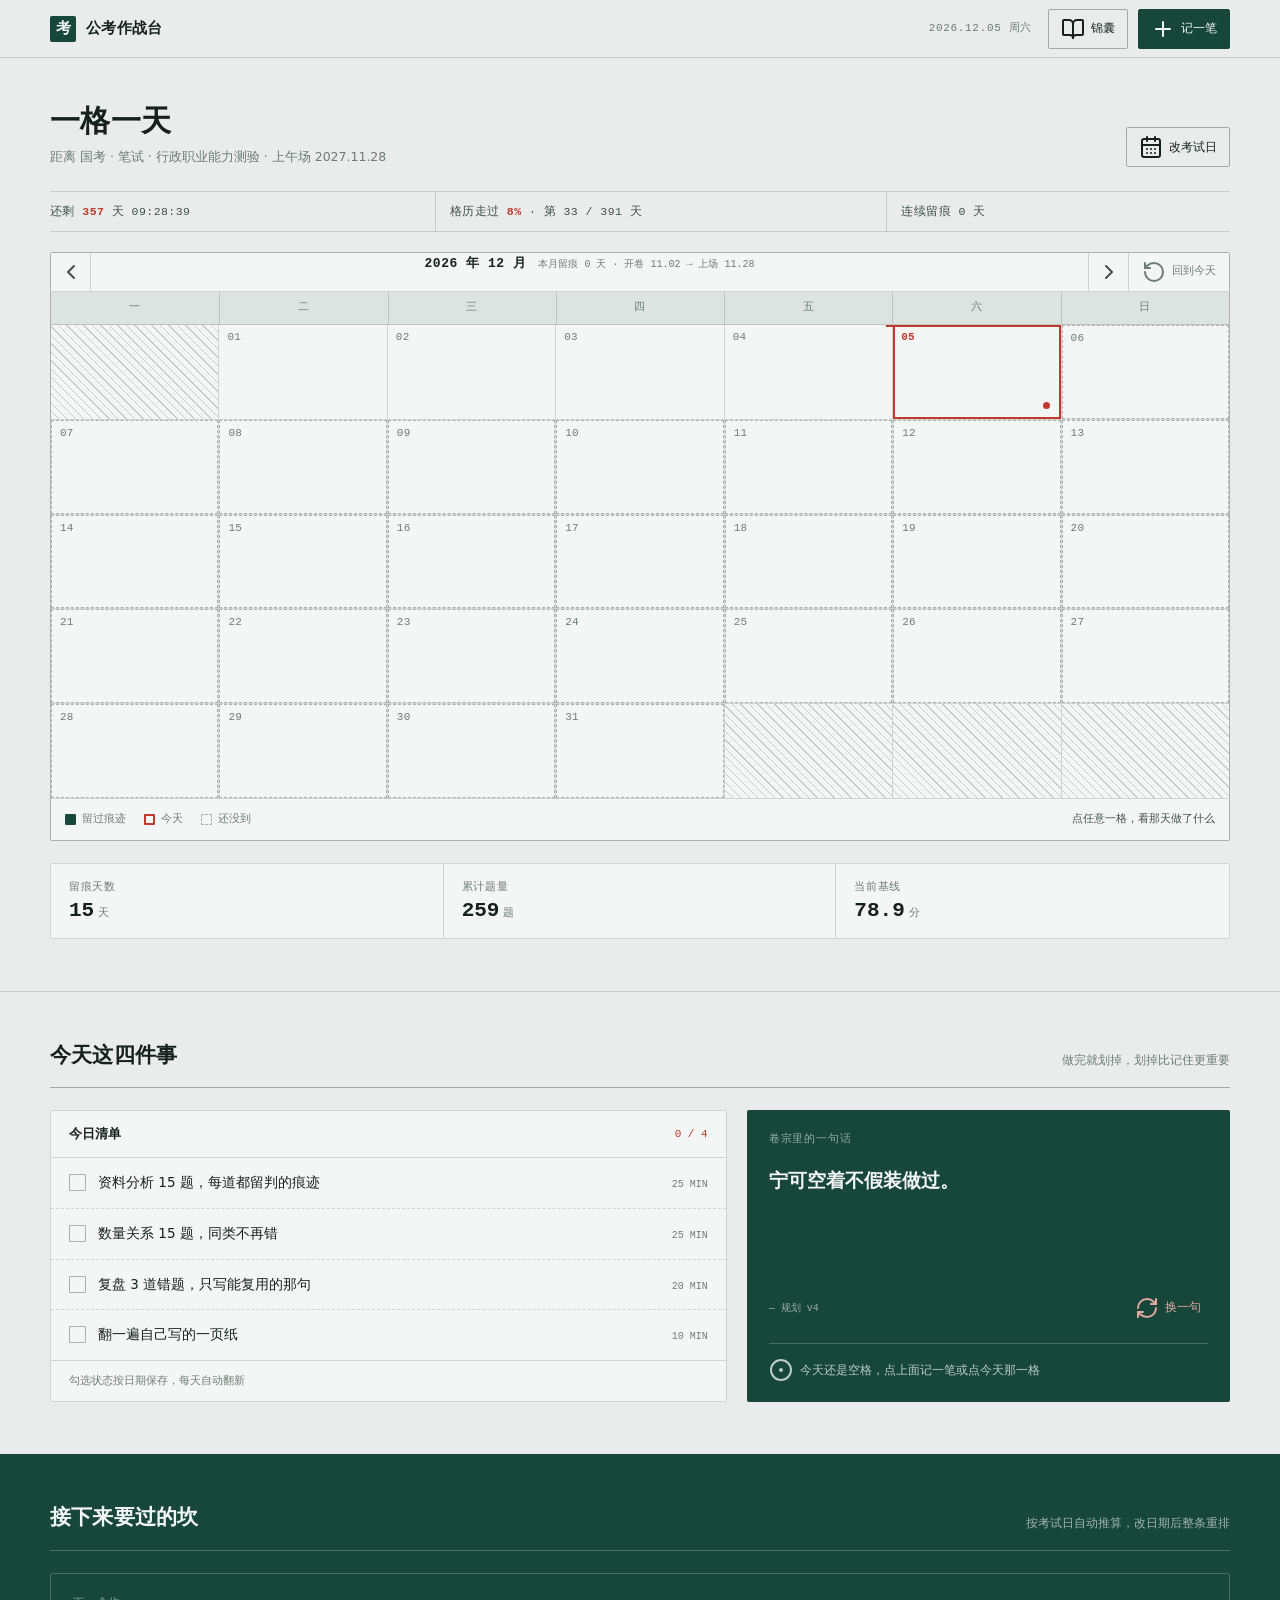
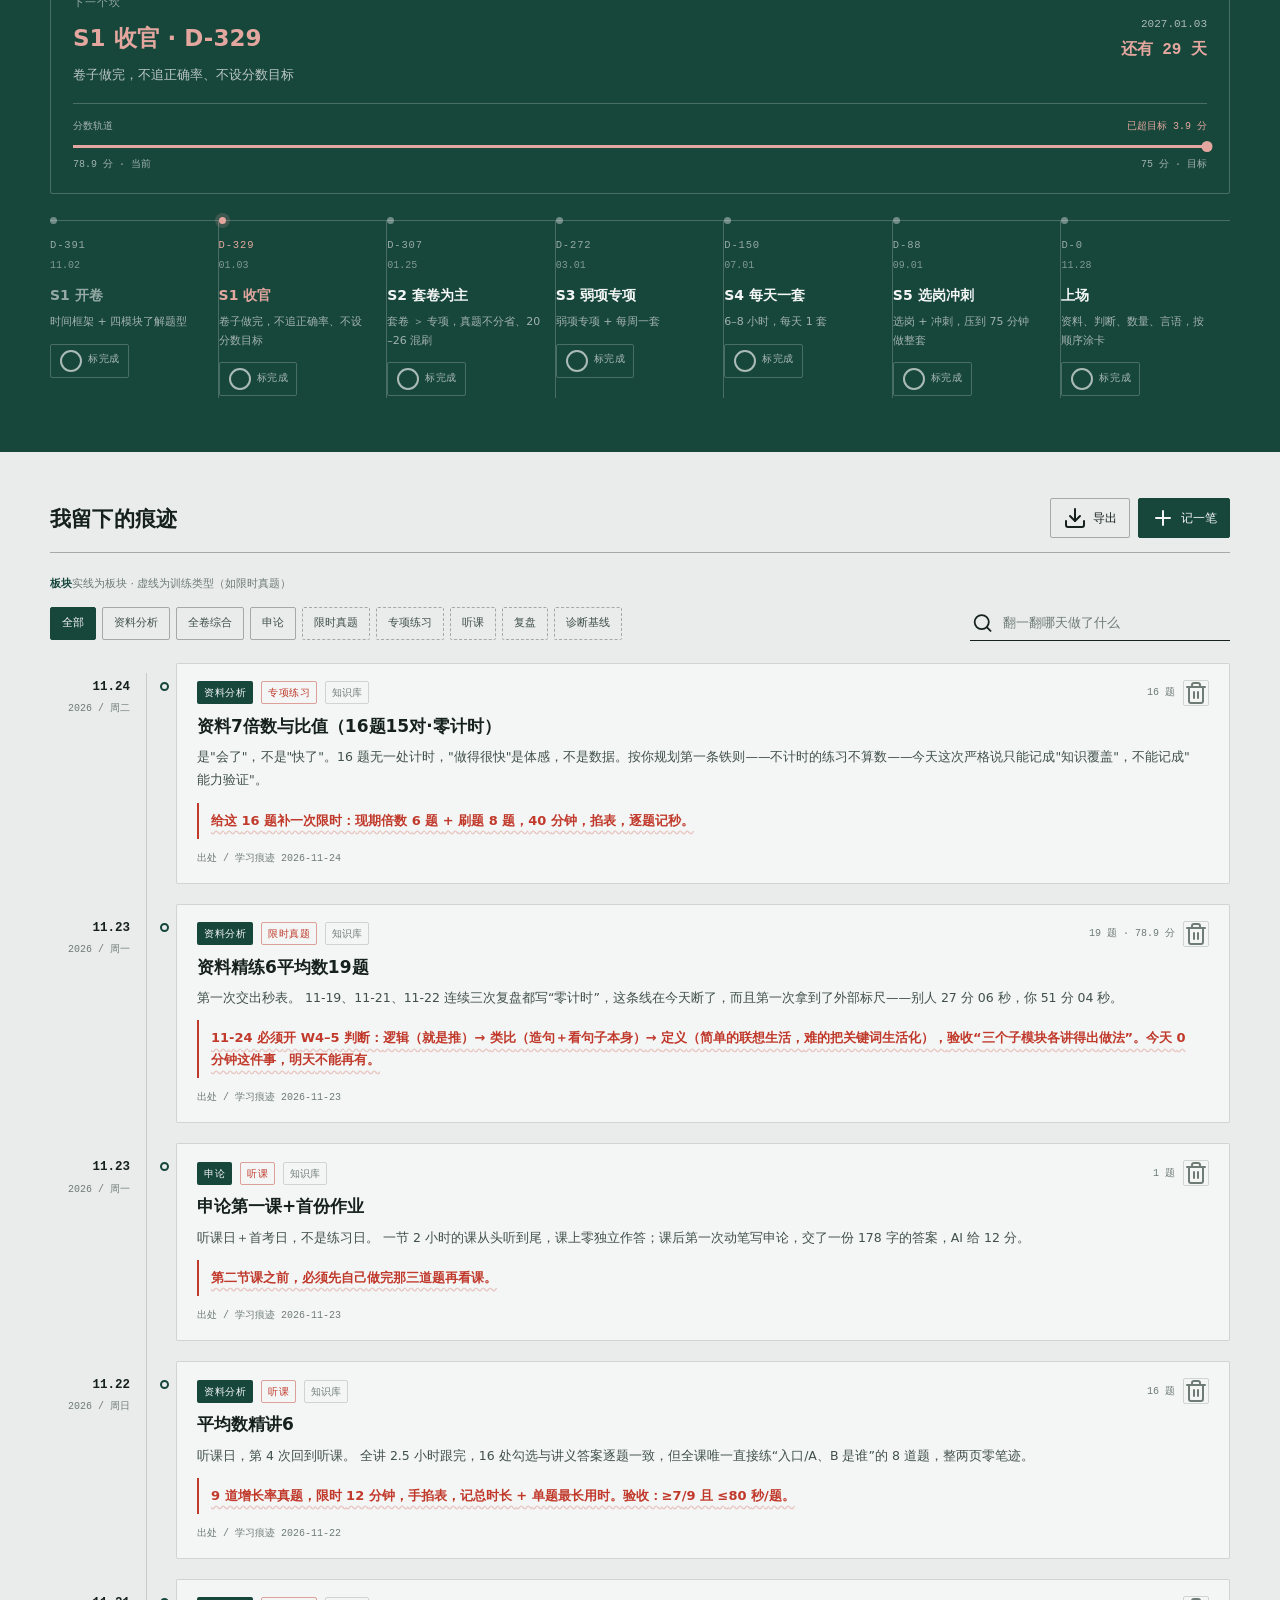
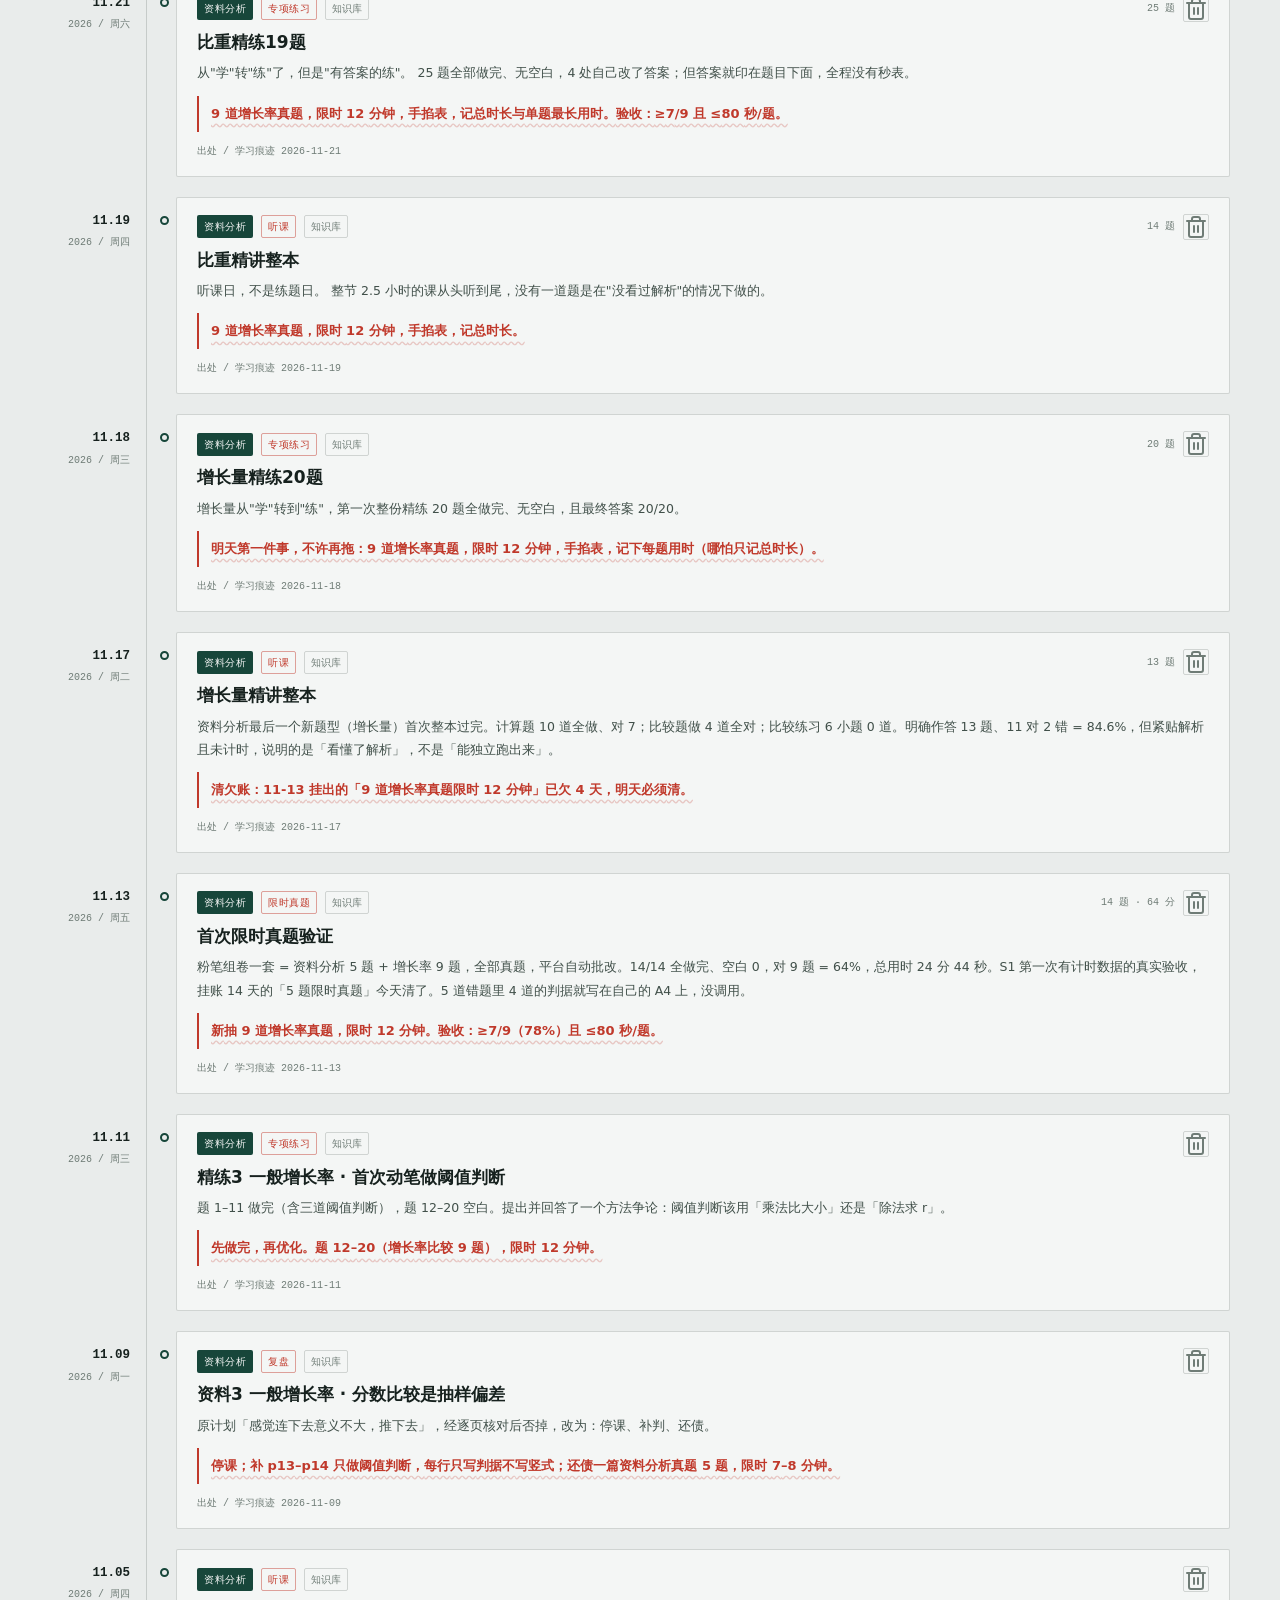
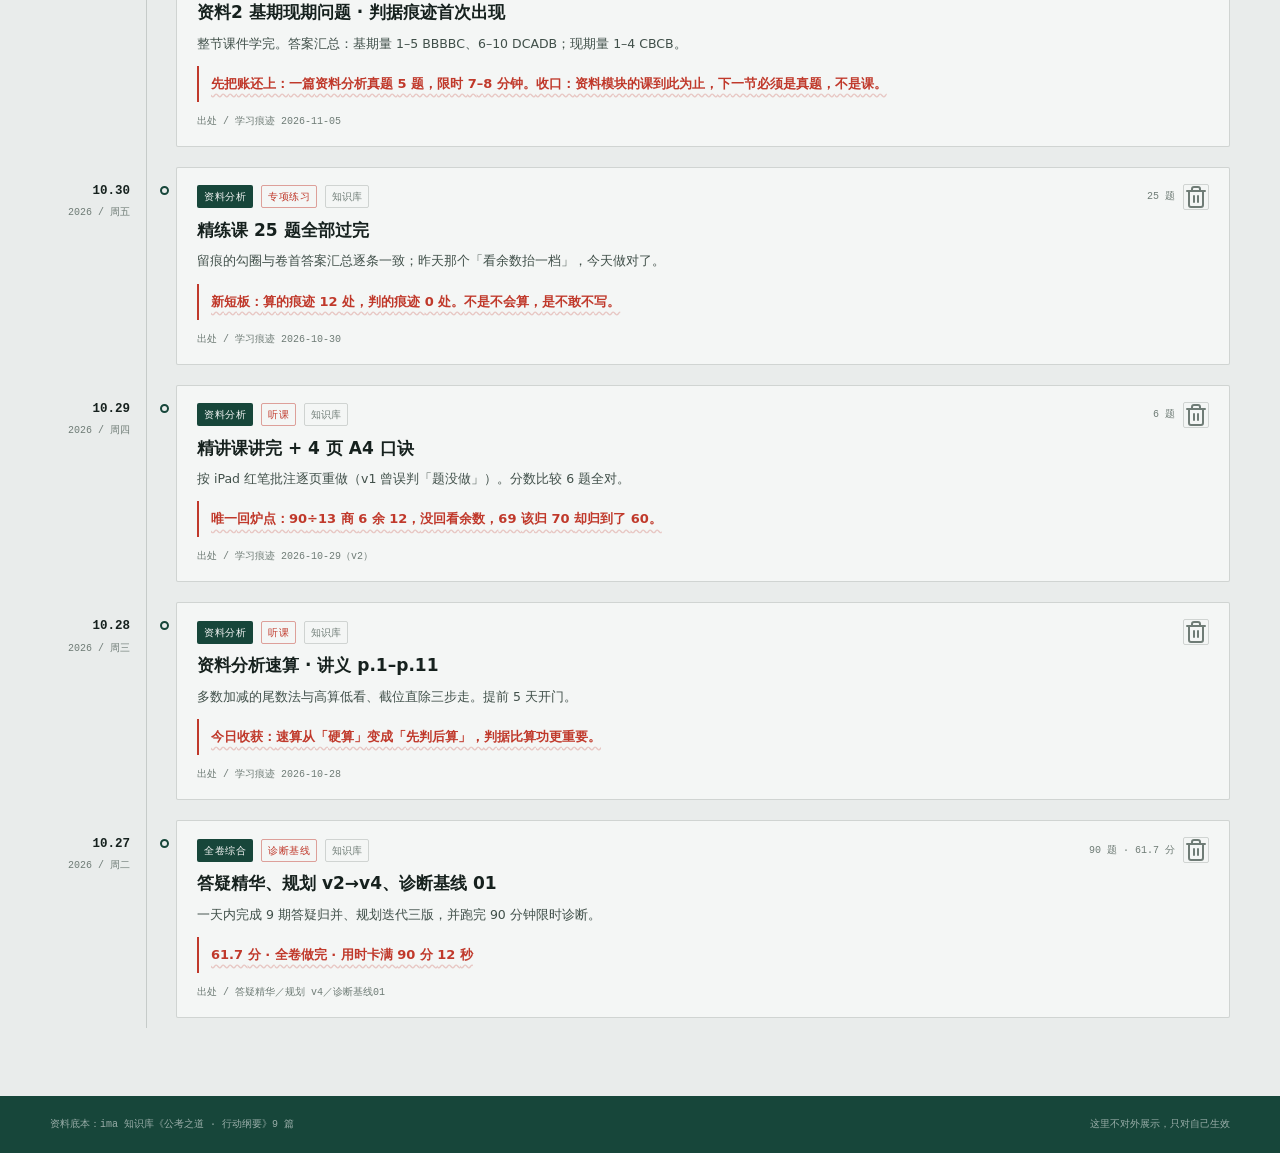
==== commit f028ef4a: "sync: rebuild" ====
--- a/src/index.html
+++ b/src/index.html
@@ -26,7 +26,7 @@
     <span class="brand__name">公考作战台</span>
   </a>
   <div class="topbar__right">
-    <span class="topbar__date" id="topDate">2026.11.24 周二</span>
+    <span class="topbar__date" id="topDate">2026.11.25 周三</span>
     <button class="tbtn" id="refBtn" type="button" aria-expanded="false" aria-controls="drawer"><i data-lucide="book-open"></i>锦囊</button>
     <button class="tbtn tbtn--solid" id="addBtn" type="button" aria-expanded="false" aria-controls="traceModal"><i data-lucide="plus"></i>记一笔</button>
   </div>
@@ -46,9 +46,9 @@
       </div>
 
       <div class="statusline">
-        <span id="cdLine">还剩 <b>368</b> 天 11:58:38</span>
-        <span id="phaseLine">格历走过 <b>6%</b> · 第 22 / 391 天</span>
-        <span id="streakLine">连续留痕 4 天</span>
+        <span id="cdLine">还剩 <b>367</b> 天 16:08:00</span>
+        <span id="phaseLine">格历走过 <b>6%</b> · 第 23 / 391 天</span>
+        <span id="streakLine">连续留痕 0 天</span>
       </div>
 
       <div class="cal-panel">
@@ -62,7 +62,7 @@
           <button class="cal-nav__today is-current" id="calToday" data-cal="today" type="button"><svg xmlns="http://www.w3.org/2000/svg" width="24" height="24" viewBox="0 0 24 24" fill="none" stroke="currentColor" stroke-width="2" stroke-linecap="round" stroke-linejoin="round" data-lucide="rotate-ccw" class="lucide lucide-rotate-ccw"><path d="M3 12a9 9 0 1 0 9-9 9.75 9.75 0 0 0-6.74 2.74L3 8"></path><path d="M3 3v5h5"></path></svg>回到今天</button>
         </div>
         <div class="cal-weekhead" aria-hidden="true"><span>一</span><span>二</span><span>三</span><span>四</span><span>五</span><span>六</span><span>日</span></div>
-        <div class="cal-grid" id="calGrid" role="group" aria-label="备考格历"><div class="cell cell--pad" aria-hidden="true"></div><div class="cell cell--pad" aria-hidden="true"></div><div class="cell cell--pad" aria-hidden="true"></div><div class="cell cell--pad" aria-hidden="true"></div><div class="cell cell--pad" aria-hidden="true"></div><div class="cell cell--pad" aria-hidden="true"></div><button class="cell cell--past cell--outside" type="button" data-day="2026-11-01" aria-label="2026.11.01，不在备考区间"><span class="cell__d">01</span><span class="cell__mark"></span></button><button class="cell cell--past" type="button" data-day="2026-11-02" aria-label="2026.11.02"><span class="cell__d">02</span><span class="cell__mark"></span></button><button class="cell cell--past" type="button" data-day="2026-11-03" aria-label="2026.11.03"><span class="cell__d">03</span><span class="cell__mark"></span></button><button class="cell cell--past" type="button" data-day="2026-11-04" aria-label="2026.11.04"><span class="cell__d">04</span><span class="cell__mark"></span></button><button class="cell cell--done" type="button" data-day="2026-11-05" aria-label="2026.11.05，留过痕迹"><span class="cell__d">05</span><span class="cell__mark"><span class="cell__tick" aria-hidden="true"></span></span></button><button class="cell cell--past" type="button" data-day="2026-11-06" aria-label="2026.11.06"><span class="cell__d">06</span><span class="cell__mark"></span></button><button class="cell cell--past" type="button" data-day="2026-11-07" aria-label="2026.11.07"><span class="cell__d">07</span><span class="cell__mark"></span></button><button class="cell cell--past" type="button" data-day="2026-11-08" aria-label="2026.11.08"><span class="cell__d">08</span><span class="cell__mark"></span></button><button class="cell cell--done" type="button" data-day="2026-11-09" aria-label="2026.11.09，留过痕迹"><span class="cell__d">09</span><span class="cell__mark"><span class="cell__tick" aria-hidden="true"></span></span></button><button class="cell cell--past" type="button" data-day="2026-11-10" aria-label="2026.11.10"><span class="cell__d">10</span><span class="cell__mark"></span></button><button class="cell cell--done" type="button" data-day="2026-11-11" aria-label="2026.11.11，留过痕迹"><span class="cell__d">11</span><span class="cell__mark"><span class="cell__tick" aria-hidden="true"></span></span></button><button class="cell cell--past" type="button" data-day="2026-11-12" aria-label="2026.11.12"><span class="cell__d">12</span><span class="cell__mark"></span></button><button class="cell cell--done" type="button" data-day="2026-11-13" aria-label="2026.11.13，留过痕迹"><span class="cell__d">13</span><span class="cell__mark"><span class="cell__tick" aria-hidden="true"></span></span></button><button class="cell cell--past" type="button" data-day="2026-11-14" aria-label="2026.11.14"><span class="cell__d">14</span><span class="cell__mark"></span></button><button class="cell cell--past" type="button" data-day="2026-11-15" aria-label="2026.11.15"><span class="cell__d">15</span><span class="cell__mark"></span></button><button class="cell cell--past" type="button" data-day="2026-11-16" aria-label="2026.11.16"><span class="cell__d">16</span><span class="cell__mark"></span></button><button class="cell cell--done" type="button" data-day="2026-11-17" aria-label="2026.11.17，留过痕迹"><span class="cell__d">17</span><span class="cell__mark"><span class="cell__tick" aria-hidden="true"></span></span></button><button class="cell cell--done" type="button" data-day="2026-11-18" aria-label="2026.11.18，留过痕迹"><span class="cell__d">18</span><span class="cell__mark"><span class="cell__tick" aria-hidden="true"></span></span></button><button class="cell cell--done" type="button" data-day="2026-11-19" aria-label="2026.11.19，留过痕迹"><span class="cell__d">19</span><span class="cell__mark"><span class="cell__tick" aria-hidden="true"></span></span></button><button class="cell cell--past" type="button" data-day="2026-11-20" aria-label="2026.11.20"><span class="cell__d">20</span><span class="cell__mark"></span></button><button class="cell cell--done" type="button" data-day="2026-11-21" aria-label="2026.11.21，留过痕迹"><span class="cell__d">21</span><span class="cell__mark"><span class="cell__tick" aria-hidden="true"></span></span></button><button class="cell cell--done" type="button" data-day="2026-11-22" aria-label="2026.11.22，留过痕迹"><span class="cell__d">22</span><span class="cell__mark"><span class="cell__tick" aria-hidden="true"></span></span></button><button class="cell cell--done" type="button" data-day="2026-11-23" aria-label="2026.11.23，留过痕迹"><span class="cell__d">23</span><span class="cell__mark"><span class="cell__tick" aria-hidden="true"></span></span></button><button class="cell cell--done cell--today" type="button" data-day="2026-11-24" aria-label="2026.11.24，留过痕迹"><span class="cell__d">24</span><span class="cell__mark"><span class="cell__tick" aria-hidden="true"></span></span></button><button class="cell cell--future" type="button" data-day="2026-11-25" aria-label="2026.11.25，还没到"><span class="cell__d">25</span><span class="cell__mark"></span></button><button class="cell cell--future" type="button" data-day="2026-11-26" aria-label="2026.11.26，还没到"><span class="cell__d">26</span><span class="cell__mark"></span></button><button class="cell cell--future" type="button" data-day="2026-11-27" aria-label="2026.11.27，还没到"><span class="cell__d">27</span><span class="cell__mark"></span></button><button class="cell cell--future" type="button" data-day="2026-11-28" aria-label="2026.11.28，还没到"><span class="cell__d">28</span><span class="cell__mark"></span></button><button class="cell cell--future" type="button" data-day="2026-11-29" aria-label="2026.11.29，还没到"><span class="cell__d">29</span><span class="cell__mark"></span></button><button class="cell cell--future" type="button" data-day="2026-11-30" aria-label="2026.11.30，还没到"><span class="cell__d">30</span><span class="cell__mark"></span></button><div class="cell cell--pad" aria-hidden="true"></div><div class="cell cell--pad" aria-hidden="true"></div><div class="cell cell--pad" aria-hidden="true"></div><div class="cell cell--pad" aria-hidden="true"></div><div class="cell cell--pad" aria-hidden="true"></div><div class="cell cell--pad" aria-hidden="true"></div></div>
+        <div class="cal-grid" id="calGrid" role="group" aria-label="备考格历"><div class="cell cell--pad" aria-hidden="true"></div><div class="cell cell--pad" aria-hidden="true"></div><div class="cell cell--pad" aria-hidden="true"></div><div class="cell cell--pad" aria-hidden="true"></div><div class="cell cell--pad" aria-hidden="true"></div><div class="cell cell--pad" aria-hidden="true"></div><button class="cell cell--past cell--outside" type="button" data-day="2026-11-01" aria-label="2026.11.01，不在备考区间"><span class="cell__d">01</span><span class="cell__mark"></span></button><button class="cell cell--past" type="button" data-day="2026-11-02" aria-label="2026.11.02"><span class="cell__d">02</span><span class="cell__mark"></span></button><button class="cell cell--past" type="button" data-day="2026-11-03" aria-label="2026.11.03"><span class="cell__d">03</span><span class="cell__mark"></span></button><button class="cell cell--past" type="button" data-day="2026-11-04" aria-label="2026.11.04"><span class="cell__d">04</span><span class="cell__mark"></span></button><button class="cell cell--done" type="button" data-day="2026-11-05" aria-label="2026.11.05，留过痕迹"><span class="cell__d">05</span><span class="cell__mark"><span class="cell__tick" aria-hidden="true"></span></span></button><button class="cell cell--past" type="button" data-day="2026-11-06" aria-label="2026.11.06"><span class="cell__d">06</span><span class="cell__mark"></span></button><button class="cell cell--past" type="button" data-day="2026-11-07" aria-label="2026.11.07"><span class="cell__d">07</span><span class="cell__mark"></span></button><button class="cell cell--past" type="button" data-day="2026-11-08" aria-label="2026.11.08"><span class="cell__d">08</span><span class="cell__mark"></span></button><button class="cell cell--done" type="button" data-day="2026-11-09" aria-label="2026.11.09，留过痕迹"><span class="cell__d">09</span><span class="cell__mark"><span class="cell__tick" aria-hidden="true"></span></span></button><button class="cell cell--past" type="button" data-day="2026-11-10" aria-label="2026.11.10"><span class="cell__d">10</span><span class="cell__mark"></span></button><button class="cell cell--done" type="button" data-day="2026-11-11" aria-label="2026.11.11，留过痕迹"><span class="cell__d">11</span><span class="cell__mark"><span class="cell__tick" aria-hidden="true"></span></span></button><button class="cell cell--past" type="button" data-day="2026-11-12" aria-label="2026.11.12"><span class="cell__d">12</span><span class="cell__mark"></span></button><button class="cell cell--done" type="button" data-day="2026-11-13" aria-label="2026.11.13，留过痕迹"><span class="cell__d">13</span><span class="cell__mark"><span class="cell__tick" aria-hidden="true"></span></span></button><button class="cell cell--past" type="button" data-day="2026-11-14" aria-label="2026.11.14"><span class="cell__d">14</span><span class="cell__mark"></span></button><button class="cell cell--past" type="button" data-day="2026-11-15" aria-label="2026.11.15"><span class="cell__d">15</span><span class="cell__mark"></span></button><button class="cell cell--past" type="button" data-day="2026-11-16" aria-label="2026.11.16"><span class="cell__d">16</span><span class="cell__mark"></span></button><button class="cell cell--done" type="button" data-day="2026-11-17" aria-label="2026.11.17，留过痕迹"><span class="cell__d">17</span><span class="cell__mark"><span class="cell__tick" aria-hidden="true"></span></span></button><button class="cell cell--done" type="button" data-day="2026-11-18" aria-label="2026.11.18，留过痕迹"><span class="cell__d">18</span><span class="cell__mark"><span class="cell__tick" aria-hidden="true"></span></span></button><button class="cell cell--done" type="button" data-day="2026-11-19" aria-label="2026.11.19，留过痕迹"><span class="cell__d">19</span><span class="cell__mark"><span class="cell__tick" aria-hidden="true"></span></span></button><button class="cell cell--past" type="button" data-day="2026-11-20" aria-label="2026.11.20"><span class="cell__d">20</span><span class="cell__mark"></span></button><button class="cell cell--done" type="button" data-day="2026-11-21" aria-label="2026.11.21，留过痕迹"><span class="cell__d">21</span><span class="cell__mark"><span class="cell__tick" aria-hidden="true"></span></span></button><button class="cell cell--done" type="button" data-day="2026-11-22" aria-label="2026.11.22，留过痕迹"><span class="cell__d">22</span><span class="cell__mark"><span class="cell__tick" aria-hidden="true"></span></span></button><button class="cell cell--done" type="button" data-day="2026-11-23" aria-label="2026.11.23，留过痕迹"><span class="cell__d">23</span><span class="cell__mark"><span class="cell__tick" aria-hidden="true"></span></span></button><button class="cell cell--done" type="button" data-day="2026-11-24" aria-label="2026.11.24，留过痕迹"><span class="cell__d">24</span><span class="cell__mark"><span class="cell__tick" aria-hidden="true"></span></span></button><button class="cell cell--today" type="button" data-day="2026-11-25" aria-label="2026.11.25，今天"><span class="cell__d">25</span><span class="cell__mark"></span></button><button class="cell cell--future" type="button" data-day="2026-11-26" aria-label="2026.11.26，还没到"><span class="cell__d">26</span><span class="cell__mark"></span></button><button class="cell cell--future" type="button" data-day="2026-11-27" aria-label="2026.11.27，还没到"><span class="cell__d">27</span><span class="cell__mark"></span></button><button class="cell cell--future" type="button" data-day="2026-11-28" aria-label="2026.11.28，还没到"><span class="cell__d">28</span><span class="cell__mark"></span></button><button class="cell cell--future" type="button" data-day="2026-11-29" aria-label="2026.11.29，还没到"><span class="cell__d">29</span><span class="cell__mark"></span></button><button class="cell cell--future" type="button" data-day="2026-11-30" aria-label="2026.11.30，还没到"><span class="cell__d">30</span><span class="cell__mark"></span></button><div class="cell cell--pad" aria-hidden="true"></div><div class="cell cell--pad" aria-hidden="true"></div><div class="cell cell--pad" aria-hidden="true"></div><div class="cell cell--pad" aria-hidden="true"></div><div class="cell cell--pad" aria-hidden="true"></div><div class="cell cell--pad" aria-hidden="true"></div></div>
         <div class="cal-legend">
           <span><i class="lg lg--done"></i>留过痕迹</span>
           <span><i class="lg lg--today"></i>今天</span>
@@ -90,9 +90,9 @@
         </div>
         <aside class="quote-panel">
           <p class="quote-panel__label">卷宗里的一句话</p>
-          <blockquote class="quote" id="quoteText">睡前<wbr>回答<wbr>「<wbr>今天<wbr>收获<wbr>了<wbr>什么」。</blockquote>
+          <blockquote class="quote" id="quoteText">只<wbr>对<wbr>标<wbr>最<wbr>强<wbr>者。</blockquote>
           <div class="quote-panel__foot"><span id="quoteSrc">— 规划 v4</span><button class="tbtn tbtn--text" id="quoteBtn" type="button"><i data-lucide="refresh-cw"></i>换一句</button></div>
-          <div class="todayflag" id="todayFlag"><svg xmlns="http://www.w3.org/2000/svg" width="24" height="24" viewBox="0 0 24 24" fill="none" stroke="currentColor" stroke-width="2" stroke-linecap="round" stroke-linejoin="round" data-lucide="check-check" class="lucide lucide-check-check"><path d="M18 6 7 17l-5-5"></path><path d="m22 10-7.5 7.5L13 16"></path></svg>今天<wbr>已经<wbr>留过<wbr>痕迹<wbr>了，<wbr>继续<wbr>保持</div>
+          <div class="todayflag" id="todayFlag"><svg xmlns="http://www.w3.org/2000/svg" width="24" height="24" viewBox="0 0 24 24" fill="none" stroke="currentColor" stroke-width="2" stroke-linecap="round" stroke-linejoin="round" data-lucide="circle-dot" class="lucide lucide-circle-dot"><circle cx="12" cy="12" r="10"></circle><circle cx="12" cy="12" r="1"></circle></svg>今天<wbr>还是<wbr>空格，<wbr>点<wbr>上面<wbr>记<wbr>一<wbr>笔<wbr>或<wbr>点<wbr>今天<wbr>那一<wbr>格</div>
         </aside>
       </div>
     </div>
@@ -113,7 +113,7 @@
         </div>
         <div class="nextcard__right">
           <span id="nextDate">2027.01.03</span>
-          <strong id="nextLeft">还有 40 天</strong>
+          <strong id="nextLeft">还有 39 天</strong>
         </div>
         <div class="scorebar">
           <div class="scorebar__top"><span>分数轨道</span><span id="scoreGap">已超目标 3.9 分</span></div>
@@ -202,7 +202,7 @@
         <label class="field"><span>开考时间</span><input type="time" id="eTime" required></label>
       </div>
       <label class="field"><span>开卷日（格历起点）</span><input type="date" id="eStart" required></label>
-      <div class="presets" id="examPresets"><button class="preset" type="button" data-days="30">30 天后 · 12.24</button><button class="preset" type="button" data-days="60">60 天后 · 01.23</button><button class="preset" type="button" data-days="90">90 天后 · 02.22</button><button class="preset" type="button" data-days="120">120 天后 · 03.24</button></div>
+      <div class="presets" id="examPresets"><button class="preset" type="button" data-days="30">30 天后 · 12.25</button><button class="preset" type="button" data-days="60">60 天后 · 01.24</button><button class="preset" type="button" data-days="90">90 天后 · 02.23</button><button class="preset" type="button" data-days="120">120 天后 · 03.25</button></div>
       <div class="modal__acts">
         <button class="tbtn" id="examReset" type="button">用回默认</button>
         <button class="tbtn tbtn--solid" type="submit">重算整条时间轴</button>
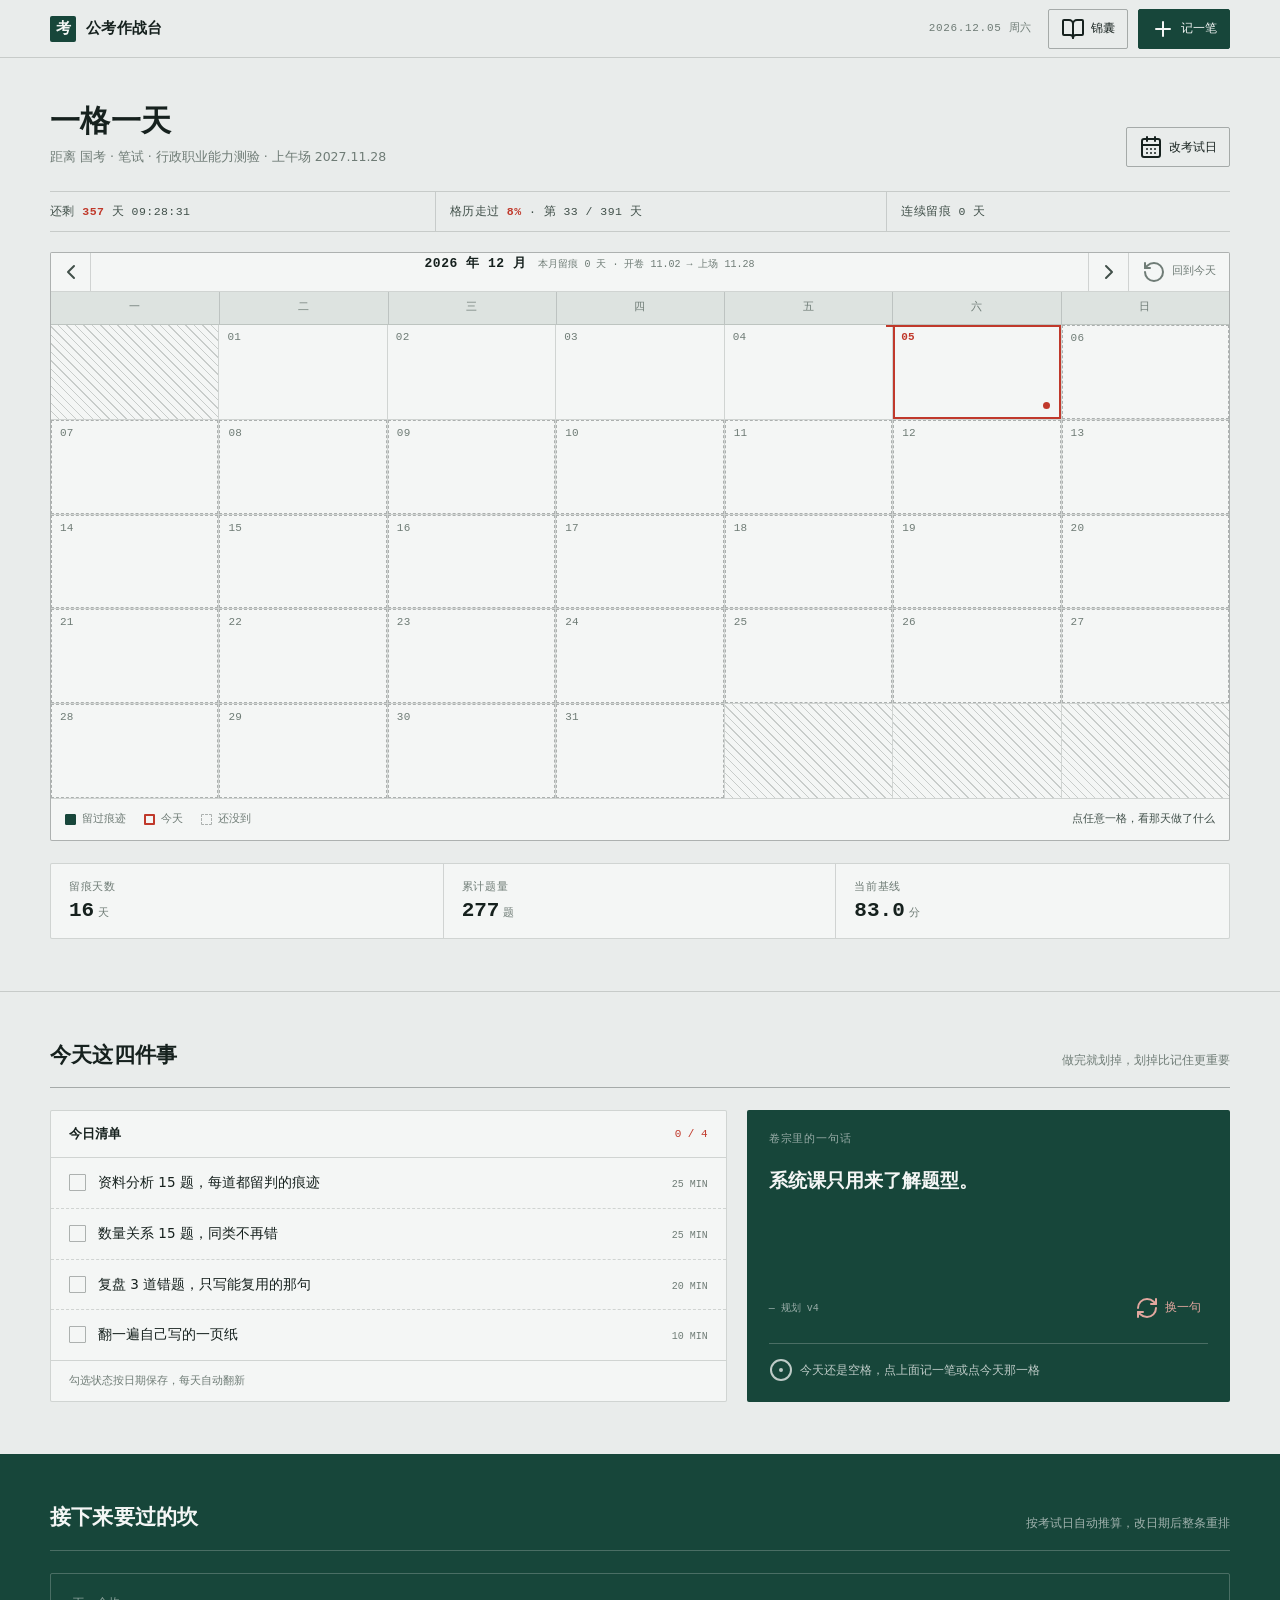
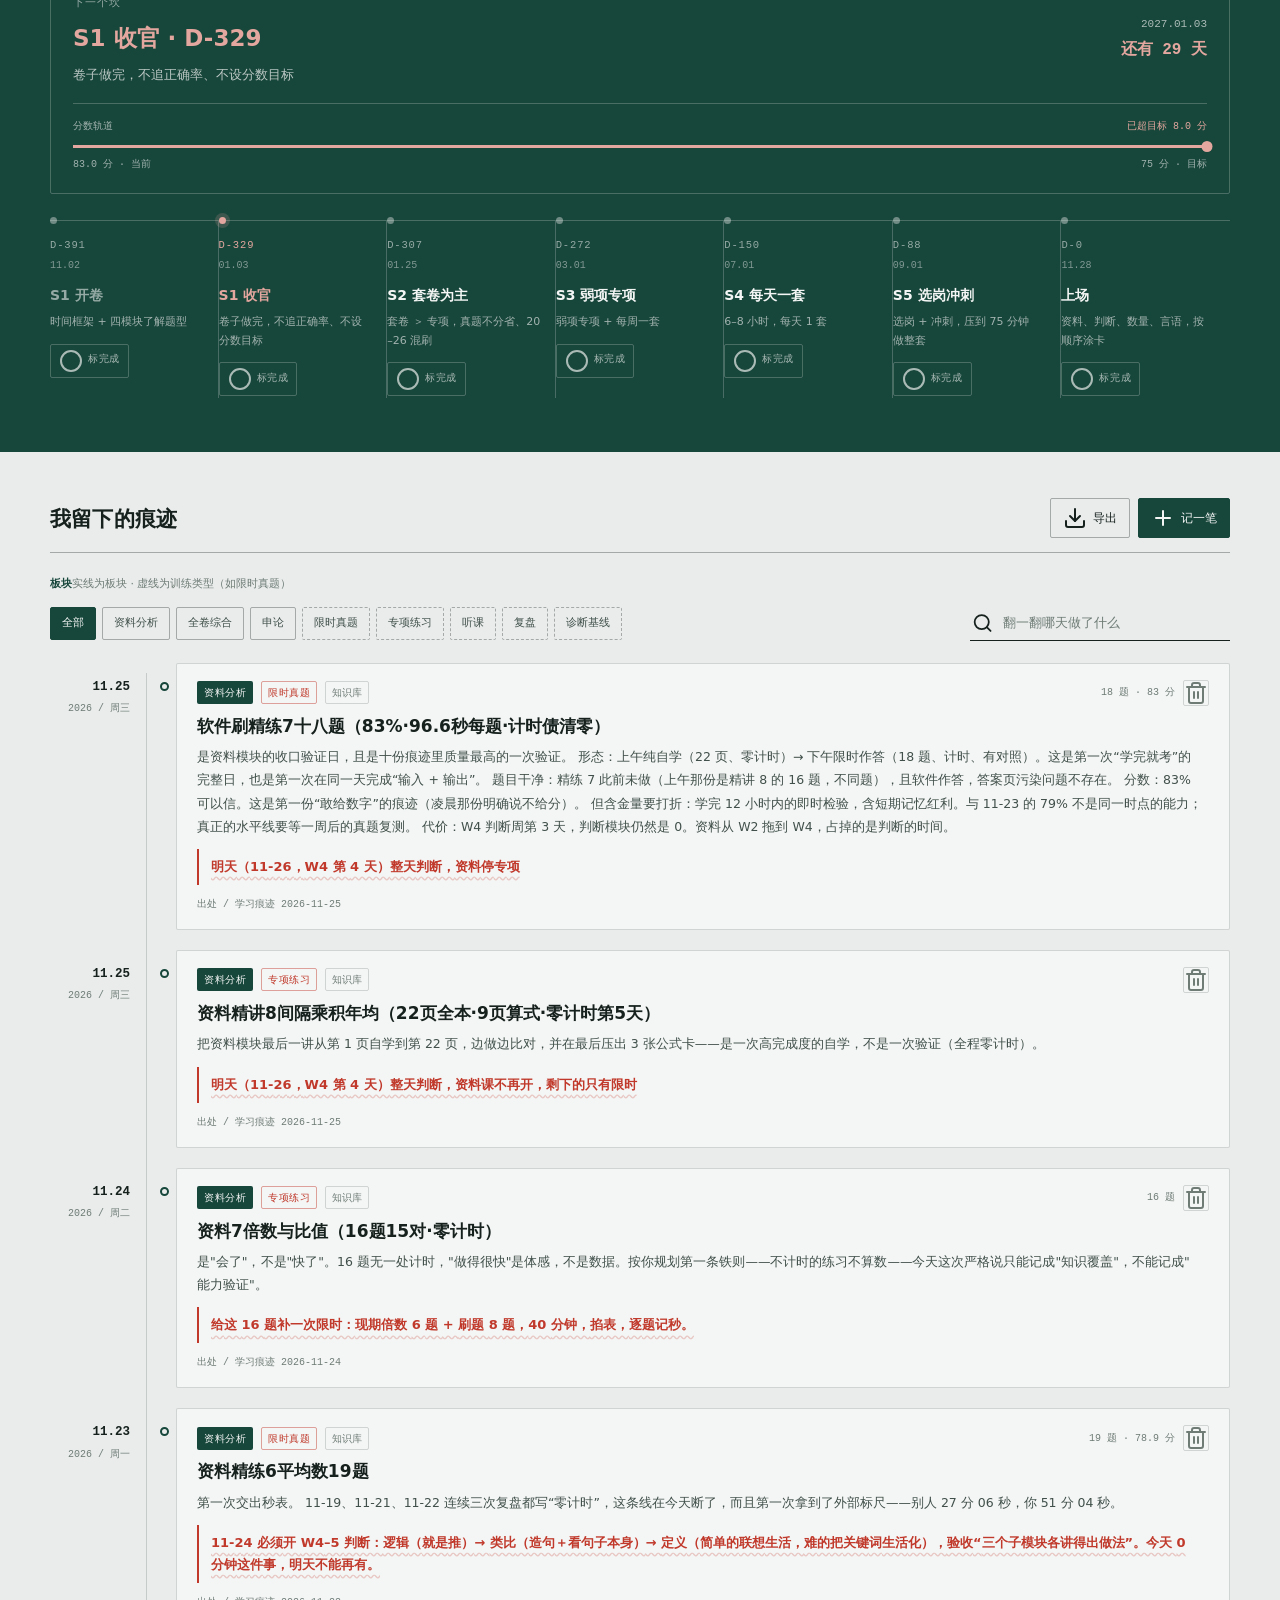
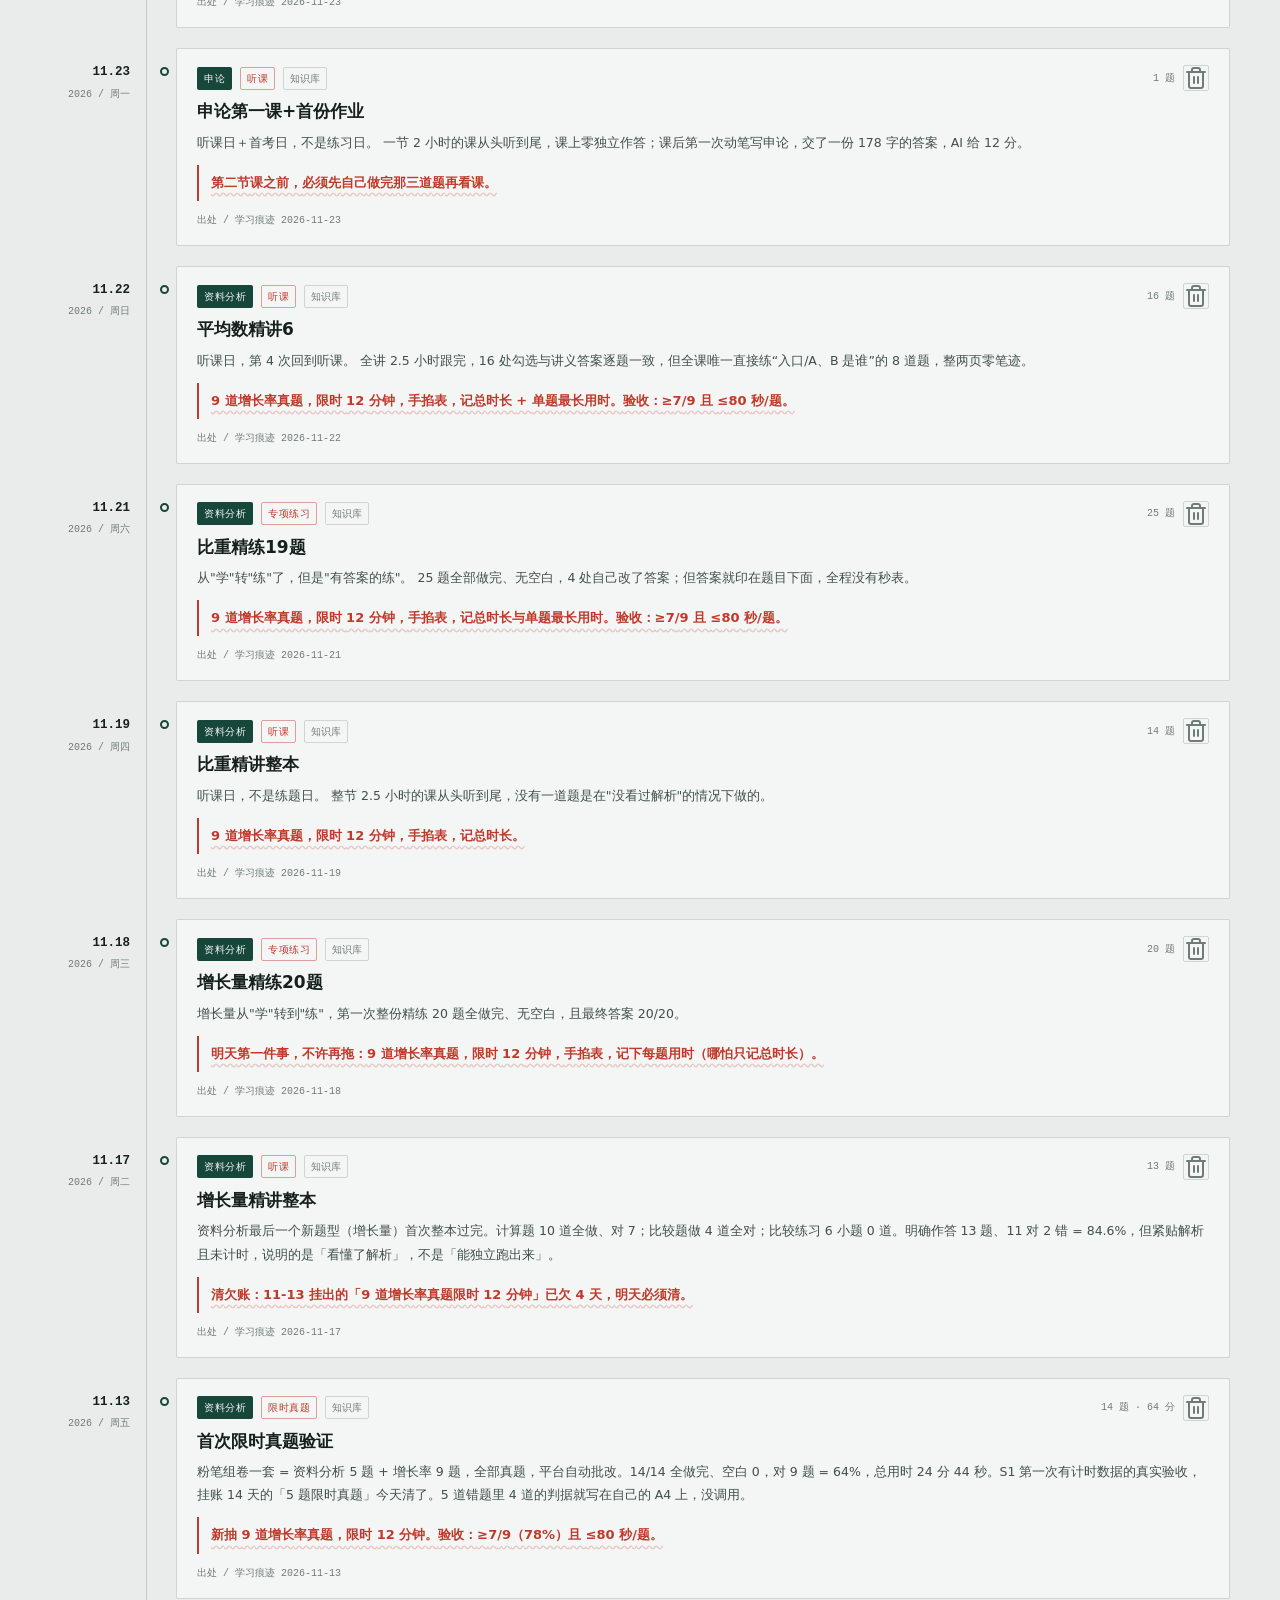
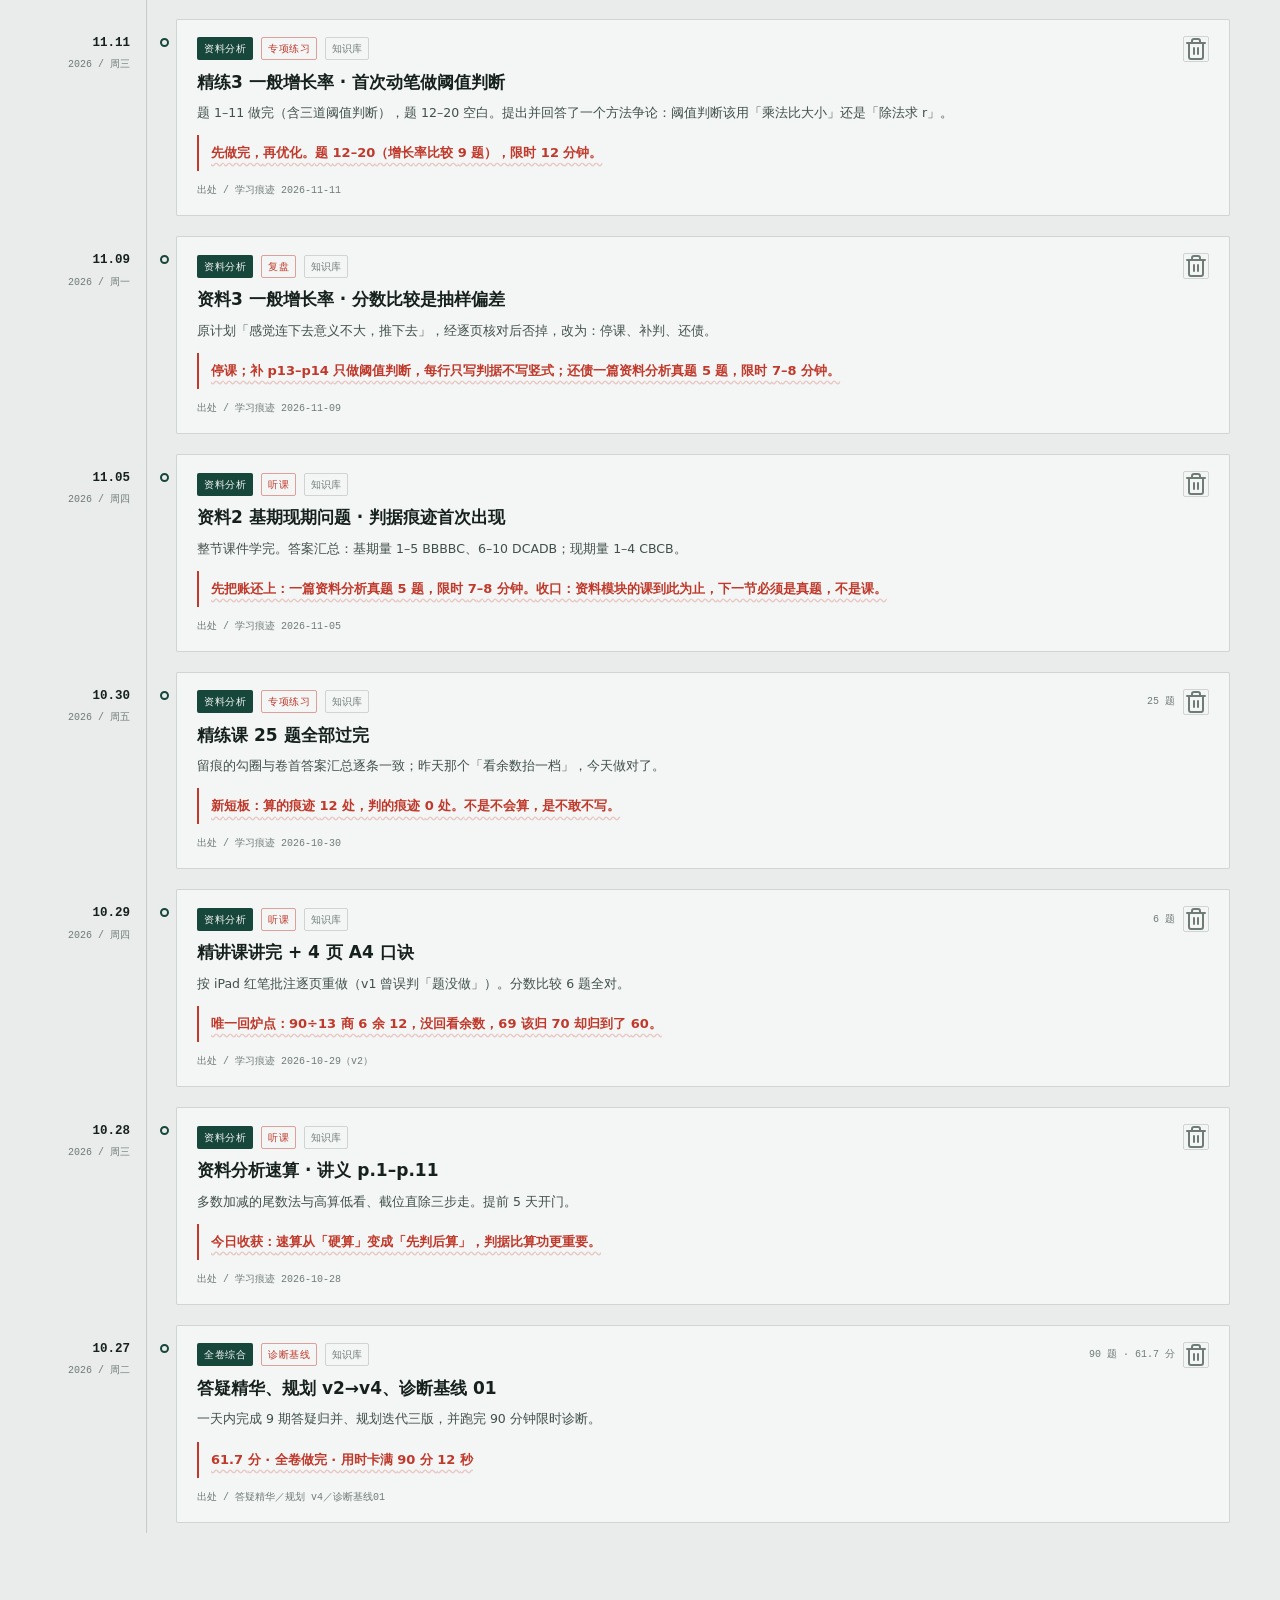
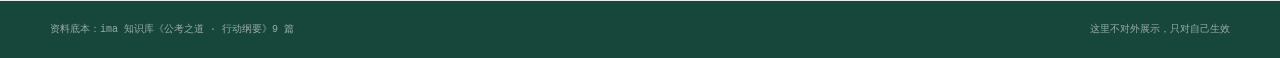
==== commit c7fedcf6: "sync: 2026-11-25,2026-11-25" ====
--- a/src/index.html
+++ b/src/index.html
@@ -46,9 +46,9 @@
       </div>
 
       <div class="statusline">
-        <span id="cdLine">还剩 <b>367</b> 天 16:08:00</span>
+        <span id="cdLine">还剩 <b>367</b> 天 11:57:53</span>
         <span id="phaseLine">格历走过 <b>6%</b> · 第 23 / 391 天</span>
-        <span id="streakLine">连续留痕 0 天</span>
+        <span id="streakLine">连续留痕 5 天</span>
       </div>
 
       <div class="cal-panel">
@@ -56,13 +56,13 @@
           <button class="cal-nav__btn" id="calPrev" data-cal="prev" type="button" aria-label="上一个月 · 2026 年 10 月"><svg xmlns="http://www.w3.org/2000/svg" width="24" height="24" viewBox="0 0 24 24" fill="none" stroke="currentColor" stroke-width="2" stroke-linecap="round" stroke-linejoin="round" data-lucide="chevron-left" class="lucide lucide-chevron-left"><path d="m15 18-6-6 6-6"></path></svg></button>
           <div class="cal-nav__label">
             <strong class="cal-nav__month" id="calMonth">2026 年 11 月</strong>
-            <span class="cal-nav__range" id="calRange">本月留痕 11 天 · 开卷 11.02 → 上场 11.28</span>
+            <span class="cal-nav__range" id="calRange">本月留痕 12 天 · 开卷 11.02 → 上场 11.28</span>
           </div>
           <button class="cal-nav__btn" id="calNext" data-cal="next" type="button" aria-label="下一个月 · 2026 年 12 月"><svg xmlns="http://www.w3.org/2000/svg" width="24" height="24" viewBox="0 0 24 24" fill="none" stroke="currentColor" stroke-width="2" stroke-linecap="round" stroke-linejoin="round" data-lucide="chevron-right" class="lucide lucide-chevron-right"><path d="m9 18 6-6-6-6"></path></svg></button>
           <button class="cal-nav__today is-current" id="calToday" data-cal="today" type="button"><svg xmlns="http://www.w3.org/2000/svg" width="24" height="24" viewBox="0 0 24 24" fill="none" stroke="currentColor" stroke-width="2" stroke-linecap="round" stroke-linejoin="round" data-lucide="rotate-ccw" class="lucide lucide-rotate-ccw"><path d="M3 12a9 9 0 1 0 9-9 9.75 9.75 0 0 0-6.74 2.74L3 8"></path><path d="M3 3v5h5"></path></svg>回到今天</button>
         </div>
         <div class="cal-weekhead" aria-hidden="true"><span>一</span><span>二</span><span>三</span><span>四</span><span>五</span><span>六</span><span>日</span></div>
-        <div class="cal-grid" id="calGrid" role="group" aria-label="备考格历"><div class="cell cell--pad" aria-hidden="true"></div><div class="cell cell--pad" aria-hidden="true"></div><div class="cell cell--pad" aria-hidden="true"></div><div class="cell cell--pad" aria-hidden="true"></div><div class="cell cell--pad" aria-hidden="true"></div><div class="cell cell--pad" aria-hidden="true"></div><button class="cell cell--past cell--outside" type="button" data-day="2026-11-01" aria-label="2026.11.01，不在备考区间"><span class="cell__d">01</span><span class="cell__mark"></span></button><button class="cell cell--past" type="button" data-day="2026-11-02" aria-label="2026.11.02"><span class="cell__d">02</span><span class="cell__mark"></span></button><button class="cell cell--past" type="button" data-day="2026-11-03" aria-label="2026.11.03"><span class="cell__d">03</span><span class="cell__mark"></span></button><button class="cell cell--past" type="button" data-day="2026-11-04" aria-label="2026.11.04"><span class="cell__d">04</span><span class="cell__mark"></span></button><button class="cell cell--done" type="button" data-day="2026-11-05" aria-label="2026.11.05，留过痕迹"><span class="cell__d">05</span><span class="cell__mark"><span class="cell__tick" aria-hidden="true"></span></span></button><button class="cell cell--past" type="button" data-day="2026-11-06" aria-label="2026.11.06"><span class="cell__d">06</span><span class="cell__mark"></span></button><button class="cell cell--past" type="button" data-day="2026-11-07" aria-label="2026.11.07"><span class="cell__d">07</span><span class="cell__mark"></span></button><button class="cell cell--past" type="button" data-day="2026-11-08" aria-label="2026.11.08"><span class="cell__d">08</span><span class="cell__mark"></span></button><button class="cell cell--done" type="button" data-day="2026-11-09" aria-label="2026.11.09，留过痕迹"><span class="cell__d">09</span><span class="cell__mark"><span class="cell__tick" aria-hidden="true"></span></span></button><button class="cell cell--past" type="button" data-day="2026-11-10" aria-label="2026.11.10"><span class="cell__d">10</span><span class="cell__mark"></span></button><button class="cell cell--done" type="button" data-day="2026-11-11" aria-label="2026.11.11，留过痕迹"><span class="cell__d">11</span><span class="cell__mark"><span class="cell__tick" aria-hidden="true"></span></span></button><button class="cell cell--past" type="button" data-day="2026-11-12" aria-label="2026.11.12"><span class="cell__d">12</span><span class="cell__mark"></span></button><button class="cell cell--done" type="button" data-day="2026-11-13" aria-label="2026.11.13，留过痕迹"><span class="cell__d">13</span><span class="cell__mark"><span class="cell__tick" aria-hidden="true"></span></span></button><button class="cell cell--past" type="button" data-day="2026-11-14" aria-label="2026.11.14"><span class="cell__d">14</span><span class="cell__mark"></span></button><button class="cell cell--past" type="button" data-day="2026-11-15" aria-label="2026.11.15"><span class="cell__d">15</span><span class="cell__mark"></span></button><button class="cell cell--past" type="button" data-day="2026-11-16" aria-label="2026.11.16"><span class="cell__d">16</span><span class="cell__mark"></span></button><button class="cell cell--done" type="button" data-day="2026-11-17" aria-label="2026.11.17，留过痕迹"><span class="cell__d">17</span><span class="cell__mark"><span class="cell__tick" aria-hidden="true"></span></span></button><button class="cell cell--done" type="button" data-day="2026-11-18" aria-label="2026.11.18，留过痕迹"><span class="cell__d">18</span><span class="cell__mark"><span class="cell__tick" aria-hidden="true"></span></span></button><button class="cell cell--done" type="button" data-day="2026-11-19" aria-label="2026.11.19，留过痕迹"><span class="cell__d">19</span><span class="cell__mark"><span class="cell__tick" aria-hidden="true"></span></span></button><button class="cell cell--past" type="button" data-day="2026-11-20" aria-label="2026.11.20"><span class="cell__d">20</span><span class="cell__mark"></span></button><button class="cell cell--done" type="button" data-day="2026-11-21" aria-label="2026.11.21，留过痕迹"><span class="cell__d">21</span><span class="cell__mark"><span class="cell__tick" aria-hidden="true"></span></span></button><button class="cell cell--done" type="button" data-day="2026-11-22" aria-label="2026.11.22，留过痕迹"><span class="cell__d">22</span><span class="cell__mark"><span class="cell__tick" aria-hidden="true"></span></span></button><button class="cell cell--done" type="button" data-day="2026-11-23" aria-label="2026.11.23，留过痕迹"><span class="cell__d">23</span><span class="cell__mark"><span class="cell__tick" aria-hidden="true"></span></span></button><button class="cell cell--done" type="button" data-day="2026-11-24" aria-label="2026.11.24，留过痕迹"><span class="cell__d">24</span><span class="cell__mark"><span class="cell__tick" aria-hidden="true"></span></span></button><button class="cell cell--today" type="button" data-day="2026-11-25" aria-label="2026.11.25，今天"><span class="cell__d">25</span><span class="cell__mark"></span></button><button class="cell cell--future" type="button" data-day="2026-11-26" aria-label="2026.11.26，还没到"><span class="cell__d">26</span><span class="cell__mark"></span></button><button class="cell cell--future" type="button" data-day="2026-11-27" aria-label="2026.11.27，还没到"><span class="cell__d">27</span><span class="cell__mark"></span></button><button class="cell cell--future" type="button" data-day="2026-11-28" aria-label="2026.11.28，还没到"><span class="cell__d">28</span><span class="cell__mark"></span></button><button class="cell cell--future" type="button" data-day="2026-11-29" aria-label="2026.11.29，还没到"><span class="cell__d">29</span><span class="cell__mark"></span></button><button class="cell cell--future" type="button" data-day="2026-11-30" aria-label="2026.11.30，还没到"><span class="cell__d">30</span><span class="cell__mark"></span></button><div class="cell cell--pad" aria-hidden="true"></div><div class="cell cell--pad" aria-hidden="true"></div><div class="cell cell--pad" aria-hidden="true"></div><div class="cell cell--pad" aria-hidden="true"></div><div class="cell cell--pad" aria-hidden="true"></div><div class="cell cell--pad" aria-hidden="true"></div></div>
+        <div class="cal-grid" id="calGrid" role="group" aria-label="备考格历"><div class="cell cell--pad" aria-hidden="true"></div><div class="cell cell--pad" aria-hidden="true"></div><div class="cell cell--pad" aria-hidden="true"></div><div class="cell cell--pad" aria-hidden="true"></div><div class="cell cell--pad" aria-hidden="true"></div><div class="cell cell--pad" aria-hidden="true"></div><button class="cell cell--past cell--outside" type="button" data-day="2026-11-01" aria-label="2026.11.01，不在备考区间"><span class="cell__d">01</span><span class="cell__mark"></span></button><button class="cell cell--past" type="button" data-day="2026-11-02" aria-label="2026.11.02"><span class="cell__d">02</span><span class="cell__mark"></span></button><button class="cell cell--past" type="button" data-day="2026-11-03" aria-label="2026.11.03"><span class="cell__d">03</span><span class="cell__mark"></span></button><button class="cell cell--past" type="button" data-day="2026-11-04" aria-label="2026.11.04"><span class="cell__d">04</span><span class="cell__mark"></span></button><button class="cell cell--done" type="button" data-day="2026-11-05" aria-label="2026.11.05，留过痕迹"><span class="cell__d">05</span><span class="cell__mark"><span class="cell__tick" aria-hidden="true"></span></span></button><button class="cell cell--past" type="button" data-day="2026-11-06" aria-label="2026.11.06"><span class="cell__d">06</span><span class="cell__mark"></span></button><button class="cell cell--past" type="button" data-day="2026-11-07" aria-label="2026.11.07"><span class="cell__d">07</span><span class="cell__mark"></span></button><button class="cell cell--past" type="button" data-day="2026-11-08" aria-label="2026.11.08"><span class="cell__d">08</span><span class="cell__mark"></span></button><button class="cell cell--done" type="button" data-day="2026-11-09" aria-label="2026.11.09，留过痕迹"><span class="cell__d">09</span><span class="cell__mark"><span class="cell__tick" aria-hidden="true"></span></span></button><button class="cell cell--past" type="button" data-day="2026-11-10" aria-label="2026.11.10"><span class="cell__d">10</span><span class="cell__mark"></span></button><button class="cell cell--done" type="button" data-day="2026-11-11" aria-label="2026.11.11，留过痕迹"><span class="cell__d">11</span><span class="cell__mark"><span class="cell__tick" aria-hidden="true"></span></span></button><button class="cell cell--past" type="button" data-day="2026-11-12" aria-label="2026.11.12"><span class="cell__d">12</span><span class="cell__mark"></span></button><button class="cell cell--done" type="button" data-day="2026-11-13" aria-label="2026.11.13，留过痕迹"><span class="cell__d">13</span><span class="cell__mark"><span class="cell__tick" aria-hidden="true"></span></span></button><button class="cell cell--past" type="button" data-day="2026-11-14" aria-label="2026.11.14"><span class="cell__d">14</span><span class="cell__mark"></span></button><button class="cell cell--past" type="button" data-day="2026-11-15" aria-label="2026.11.15"><span class="cell__d">15</span><span class="cell__mark"></span></button><button class="cell cell--past" type="button" data-day="2026-11-16" aria-label="2026.11.16"><span class="cell__d">16</span><span class="cell__mark"></span></button><button class="cell cell--done" type="button" data-day="2026-11-17" aria-label="2026.11.17，留过痕迹"><span class="cell__d">17</span><span class="cell__mark"><span class="cell__tick" aria-hidden="true"></span></span></button><button class="cell cell--done" type="button" data-day="2026-11-18" aria-label="2026.11.18，留过痕迹"><span class="cell__d">18</span><span class="cell__mark"><span class="cell__tick" aria-hidden="true"></span></span></button><button class="cell cell--done" type="button" data-day="2026-11-19" aria-label="2026.11.19，留过痕迹"><span class="cell__d">19</span><span class="cell__mark"><span class="cell__tick" aria-hidden="true"></span></span></button><button class="cell cell--past" type="button" data-day="2026-11-20" aria-label="2026.11.20"><span class="cell__d">20</span><span class="cell__mark"></span></button><button class="cell cell--done" type="button" data-day="2026-11-21" aria-label="2026.11.21，留过痕迹"><span class="cell__d">21</span><span class="cell__mark"><span class="cell__tick" aria-hidden="true"></span></span></button><button class="cell cell--done" type="button" data-day="2026-11-22" aria-label="2026.11.22，留过痕迹"><span class="cell__d">22</span><span class="cell__mark"><span class="cell__tick" aria-hidden="true"></span></span></button><button class="cell cell--done" type="button" data-day="2026-11-23" aria-label="2026.11.23，留过痕迹"><span class="cell__d">23</span><span class="cell__mark"><span class="cell__tick" aria-hidden="true"></span></span></button><button class="cell cell--done" type="button" data-day="2026-11-24" aria-label="2026.11.24，留过痕迹"><span class="cell__d">24</span><span class="cell__mark"><span class="cell__tick" aria-hidden="true"></span></span></button><button class="cell cell--done cell--today" type="button" data-day="2026-11-25" aria-label="2026.11.25，留过痕迹"><span class="cell__d">25</span><span class="cell__mark"><span class="cell__tick" aria-hidden="true"></span></span></button><button class="cell cell--future" type="button" data-day="2026-11-26" aria-label="2026.11.26，还没到"><span class="cell__d">26</span><span class="cell__mark"></span></button><button class="cell cell--future" type="button" data-day="2026-11-27" aria-label="2026.11.27，还没到"><span class="cell__d">27</span><span class="cell__mark"></span></button><button class="cell cell--future" type="button" data-day="2026-11-28" aria-label="2026.11.28，还没到"><span class="cell__d">28</span><span class="cell__mark"></span></button><button class="cell cell--future" type="button" data-day="2026-11-29" aria-label="2026.11.29，还没到"><span class="cell__d">29</span><span class="cell__mark"></span></button><button class="cell cell--future" type="button" data-day="2026-11-30" aria-label="2026.11.30，还没到"><span class="cell__d">30</span><span class="cell__mark"></span></button><div class="cell cell--pad" aria-hidden="true"></div><div class="cell cell--pad" aria-hidden="true"></div><div class="cell cell--pad" aria-hidden="true"></div><div class="cell cell--pad" aria-hidden="true"></div><div class="cell cell--pad" aria-hidden="true"></div><div class="cell cell--pad" aria-hidden="true"></div></div>
         <div class="cal-legend">
           <span><i class="lg lg--done"></i>留过痕迹</span>
           <span><i class="lg lg--today"></i>今天</span>
@@ -71,7 +71,7 @@
         </div>
       </div>
 
-      <dl class="cal-stats" id="stats"><div><dt>留痕天数</dt><dd><span data-count="15">15</span><small>天</small></dd></div><div><dt>累计题量</dt><dd><span data-count="259">259</span><small>题</small></dd></div><div><dt>当前基线</dt><dd><span data-count="78.9" data-dec="1">78.9</span><small>分</small></dd></div></dl>
+      <dl class="cal-stats" id="stats"><div><dt>留痕天数</dt><dd><span data-count="16">16</span><small>天</small></dd></div><div><dt>累计题量</dt><dd><span data-count="277">277</span><small>题</small></dd></div><div><dt>当前基线</dt><dd><span data-count="83" data-dec="1">83.0</span><small>分</small></dd></div></dl>
     </div>
   </section>
 
@@ -90,9 +90,9 @@
         </div>
         <aside class="quote-panel">
           <p class="quote-panel__label">卷宗里的一句话</p>
-          <blockquote class="quote" id="quoteText">只<wbr>对<wbr>标<wbr>最<wbr>强<wbr>者。</blockquote>
-          <div class="quote-panel__foot"><span id="quoteSrc">— 规划 v4</span><button class="tbtn tbtn--text" id="quoteBtn" type="button"><i data-lucide="refresh-cw"></i>换一句</button></div>
-          <div class="todayflag" id="todayFlag"><svg xmlns="http://www.w3.org/2000/svg" width="24" height="24" viewBox="0 0 24 24" fill="none" stroke="currentColor" stroke-width="2" stroke-linecap="round" stroke-linejoin="round" data-lucide="circle-dot" class="lucide lucide-circle-dot"><circle cx="12" cy="12" r="10"></circle><circle cx="12" cy="12" r="1"></circle></svg>今天<wbr>还是<wbr>空格，<wbr>点<wbr>上面<wbr>记<wbr>一<wbr>笔<wbr>或<wbr>点<wbr>今天<wbr>那一<wbr>格</div>
+          <blockquote class="quote" id="quoteText">考<wbr>公<wbr>从来<wbr>不是<wbr>后<wbr>路，<wbr>是<wbr>一条<wbr>放弃<wbr>比<wbr>坚持<wbr>更<wbr>难<wbr>走<wbr>的<wbr>独木桥。</blockquote>
+          <div class="quote-panel__foot"><span id="quoteSrc">— 答疑精华</span><button class="tbtn tbtn--text" id="quoteBtn" type="button"><i data-lucide="refresh-cw"></i>换一句</button></div>
+          <div class="todayflag" id="todayFlag"><svg xmlns="http://www.w3.org/2000/svg" width="24" height="24" viewBox="0 0 24 24" fill="none" stroke="currentColor" stroke-width="2" stroke-linecap="round" stroke-linejoin="round" data-lucide="check-check" class="lucide lucide-check-check"><path d="M18 6 7 17l-5-5"></path><path d="m22 10-7.5 7.5L13 16"></path></svg>今天<wbr>已经<wbr>留过<wbr>痕迹<wbr>了，<wbr>继续<wbr>保持</div>
         </aside>
       </div>
     </div>
@@ -116,9 +116,9 @@
           <strong id="nextLeft">还有 39 天</strong>
         </div>
         <div class="scorebar">
-          <div class="scorebar__top"><span>分数轨道</span><span id="scoreGap">已超目标 3.9 分</span></div>
+          <div class="scorebar__top"><span>分数轨道</span><span id="scoreGap">已超目标 8.0 分</span></div>
           <div class="scorebar__track"><div class="scorebar__fill" id="scoreFill" style="width:100%"></div><span class="scorebar__dot" id="scoreDot" style="left:100%"></span></div>
-          <div class="scorebar__foot"><span id="scoreNow">78.9 分 · 当前</span><span id="scoreTarget">75 分 · 目标</span></div>
+          <div class="scorebar__foot"><span id="scoreNow">83.0 分 · 当前</span><span id="scoreTarget">75 分 · 目标</span></div>
         </div>
       </div>
       <ol class="axis-list" id="milestoneList"><li class="is-past"><div class="axis__d">D-391</div><div class="axis__date">11.02</div><div class="axis__label">S1 <wbr>开<wbr>卷</div><p class="axis__desc">时间<wbr>框架 <wbr>+ <wbr>四<wbr>模<wbr>块<wbr>了解<wbr>题<wbr>型</p><button class="axis__btn" type="button" data-ms="391" aria-pressed="false"><svg xmlns="http://www.w3.org/2000/svg" width="24" height="24" viewBox="0 0 24 24" fill="none" stroke="currentColor" stroke-width="2" stroke-linecap="round" stroke-linejoin="round" data-lucide="circle" class="lucide lucide-circle"><circle cx="12" cy="12" r="10"></circle></svg>标完成</button></li><li class="is-next"><div class="axis__d">D-329</div><div class="axis__date">01.03</div><div class="axis__label">S1 <wbr>收<wbr>官</div><p class="axis__desc">卷子<wbr>做完，<wbr>不<wbr>追<wbr>正确<wbr>率、<wbr>不<wbr>设<wbr>分数<wbr>目标</p><button class="axis__btn" type="button" data-ms="329" aria-pressed="false"><svg xmlns="http://www.w3.org/2000/svg" width="24" height="24" viewBox="0 0 24 24" fill="none" stroke="currentColor" stroke-width="2" stroke-linecap="round" stroke-linejoin="round" data-lucide="circle" class="lucide lucide-circle"><circle cx="12" cy="12" r="10"></circle></svg>标完成</button></li><li class=""><div class="axis__d">D-307</div><div class="axis__date">01.25</div><div class="axis__label">S2 <wbr>套<wbr>卷<wbr>为<wbr>主</div><p class="axis__desc">套<wbr>卷 <wbr>＞ <wbr>专<wbr>项，<wbr>真<wbr>题<wbr>不分<wbr>省、<wbr>20<wbr>–<wbr>26 <wbr>混<wbr>刷</p><button class="axis__btn" type="button" data-ms="307" aria-pressed="false"><svg xmlns="http://www.w3.org/2000/svg" width="24" height="24" viewBox="0 0 24 24" fill="none" stroke="currentColor" stroke-width="2" stroke-linecap="round" stroke-linejoin="round" data-lucide="circle" class="lucide lucide-circle"><circle cx="12" cy="12" r="10"></circle></svg>标完成</button></li><li class=""><div class="axis__d">D-272</div><div class="axis__date">03.01</div><div class="axis__label">S3 <wbr>弱<wbr>项<wbr>专<wbr>项</div><p class="axis__desc">弱<wbr>项<wbr>专<wbr>项 <wbr>+ <wbr>每周<wbr>一套</p><button class="axis__btn" type="button" data-ms="272" aria-pressed="false"><svg xmlns="http://www.w3.org/2000/svg" width="24" height="24" viewBox="0 0 24 24" fill="none" stroke="currentColor" stroke-width="2" stroke-linecap="round" stroke-linejoin="round" data-lucide="circle" class="lucide lucide-circle"><circle cx="12" cy="12" r="10"></circle></svg>标完成</button></li><li class=""><div class="axis__d">D-150</div><div class="axis__date">07.01</div><div class="axis__label">S4 <wbr>每天<wbr>一套</div><p class="axis__desc">6<wbr>–<wbr>8 <wbr>小时，<wbr>每天 <wbr>1 <wbr>套</p><button class="axis__btn" type="button" data-ms="150" aria-pressed="false"><svg xmlns="http://www.w3.org/2000/svg" width="24" height="24" viewBox="0 0 24 24" fill="none" stroke="currentColor" stroke-width="2" stroke-linecap="round" stroke-linejoin="round" data-lucide="circle" class="lucide lucide-circle"><circle cx="12" cy="12" r="10"></circle></svg>标完成</button></li><li class=""><div class="axis__d">D-88</div><div class="axis__date">09.01</div><div class="axis__label">S5 <wbr>选<wbr>岗<wbr>冲刺</div><p class="axis__desc">选<wbr>岗 <wbr>+ <wbr>冲刺，<wbr>压到 <wbr>75 <wbr>分钟<wbr>做<wbr>整套</p><button class="axis__btn" type="button" data-ms="88" aria-pressed="false"><svg xmlns="http://www.w3.org/2000/svg" width="24" height="24" viewBox="0 0 24 24" fill="none" stroke="currentColor" stroke-width="2" stroke-linecap="round" stroke-linejoin="round" data-lucide="circle" class="lucide lucide-circle"><circle cx="12" cy="12" r="10"></circle></svg>标完成</button></li><li class=""><div class="axis__d">D-0</div><div class="axis__date">11.28</div><div class="axis__label">上<wbr>场</div><p class="axis__desc">资料、<wbr>判断、<wbr>数量、<wbr>言语，<wbr>按<wbr>顺序<wbr>涂<wbr>卡</p><button class="axis__btn" type="button" data-ms="0" aria-pressed="false"><svg xmlns="http://www.w3.org/2000/svg" width="24" height="24" viewBox="0 0 24 24" fill="none" stroke="currentColor" stroke-width="2" stroke-linecap="round" stroke-linejoin="round" data-lucide="circle" class="lucide lucide-circle"><circle cx="12" cy="12" r="10"></circle></svg>标完成</button></li></ol>
@@ -140,7 +140,12 @@
         <div class="chips" id="traceFilters"><button class="chip is-active" type="button" data-filter="全部" data-dim="">全部</button><button class="chip chip--topic" type="button" data-filter="topic:资料分析" data-dim="topic">资料<wbr>分析</button><button class="chip chip--topic" type="button" data-filter="topic:全卷综合" data-dim="topic">全<wbr>卷<wbr>综合</button><button class="chip chip--topic" type="button" data-filter="topic:申论" data-dim="topic">申论</button><button class="chip chip--kind" type="button" data-filter="kind:限时真题" data-dim="kind">限<wbr>时<wbr>真<wbr>题</button><button class="chip chip--kind" type="button" data-filter="kind:专项练习" data-dim="kind">专<wbr>项<wbr>练习</button><button class="chip chip--kind" type="button" data-filter="kind:听课" data-dim="kind">听<wbr>课</button><button class="chip chip--kind" type="button" data-filter="kind:复盘" data-dim="kind">复<wbr>盘</button><button class="chip chip--kind" type="button" data-filter="kind:诊断基线" data-dim="kind">诊断<wbr>基<wbr>线</button></div>
         <label class="search"><i data-lucide="search"></i><input type="search" id="traceSearch" placeholder="翻一翻哪天做了什么" aria-label="搜索学习痕迹"></label>
       </div>
-      <ol class="trace-list" id="traceList"><li class="trace"><div class="trace__when"><div class="trace__date">11.24</div><div class="trace__week">2026 / 周二</div></div><article class="trace__card"><div class="trace__top"><span class="trace__type">资料<wbr>分析</span><span class="trace__kind">专<wbr>项<wbr>练习</span><span class="trace__by">知识<wbr>库</span><span class="trace__nums">16 <wbr>题</span><button class="trace__del" type="button" data-del="ima-2026-11-24" aria-label="删除这道痕迹"><svg xmlns="http://www.w3.org/2000/svg" width="24" height="24" viewBox="0 0 24 24" fill="none" stroke="currentColor" stroke-width="2" stroke-linecap="round" stroke-linejoin="round" data-lucide="trash-2" class="lucide lucide-trash-2"><path d="M3 6h18"></path><path d="M19 6v14c0 1-1 2-2 2H7c-1 0-2-1-2-2V6"></path><path d="M8 6V4c0-1 1-2 2-2h4c1 0 2 1 2 2v2"></path><line x1="10" x2="10" y1="11" y2="17"></line><line x1="14" x2="14" y1="11" y2="17"></line></svg></button></div><h3 class="trace__title">资料<wbr>7<wbr>倍数<wbr>与<wbr>比值<wbr>（<wbr>16<wbr>题<wbr>15<wbr>对·<wbr>零<wbr>计<wbr>时）</h3><p class="trace__body">是<wbr>"<wbr>会<wbr>了<wbr>"，<wbr>不是<wbr>"<wbr>快了<wbr>"。<wbr>16 <wbr>题<wbr>无<wbr>一<wbr>处<wbr>计<wbr>时，<wbr>"<wbr>做得<wbr>很快<wbr>"<wbr>是<wbr>体感，<wbr>不是<wbr>数据。<wbr>按<wbr>你<wbr>规划<wbr>第一<wbr>条<wbr>铁则——<wbr>不计<wbr>时<wbr>的<wbr>练习<wbr>不算<wbr>数——<wbr>今天<wbr>这次<wbr>严格<wbr>说<wbr>只能<wbr>记<wbr>成<wbr>"<wbr>知识<wbr>覆盖<wbr>"，<wbr>不能<wbr>记<wbr>成<wbr>"<wbr>能力<wbr>验证<wbr>"。</p><p class="trace__note">给<wbr>这 <wbr>16 <wbr>题<wbr>补<wbr>一次<wbr>限<wbr>时：<wbr>现<wbr>期<wbr>倍数 <wbr>6 <wbr>题 <wbr>+ <wbr>刷<wbr>题 <wbr>8 <wbr>题，<wbr>40 <wbr>分钟，<wbr>掐<wbr>表，<wbr>逐<wbr>题<wbr>记<wbr>秒。</p><span class="trace__src">出处 / 学习<wbr>痕迹 <wbr>2026<wbr>-<wbr>11<wbr>-<wbr>24</span></article></li><li class="trace"><div class="trace__when"><div class="trace__date">11.23</div><div class="trace__week">2026 / 周一</div></div><article class="trace__card"><div class="trace__top"><span class="trace__type">资料<wbr>分析</span><span class="trace__kind">限<wbr>时<wbr>真<wbr>题</span><span class="trace__by">知识<wbr>库</span><span class="trace__nums">19 <wbr>题 · <wbr>78.9 <wbr>分</span><button class="trace__del" type="button" data-del="ima-2026-11-23b" aria-label="删除这道痕迹"><svg xmlns="http://www.w3.org/2000/svg" width="24" height="24" viewBox="0 0 24 24" fill="none" stroke="currentColor" stroke-width="2" stroke-linecap="round" stroke-linejoin="round" data-lucide="trash-2" class="lucide lucide-trash-2"><path d="M3 6h18"></path><path d="M19 6v14c0 1-1 2-2 2H7c-1 0-2-1-2-2V6"></path><path d="M8 6V4c0-1 1-2 2-2h4c1 0 2 1 2 2v2"></path><line x1="10" x2="10" y1="11" y2="17"></line><line x1="14" x2="14" y1="11" y2="17"></line></svg></button></div><h3 class="trace__title">资料<wbr>精练<wbr>6<wbr>平均<wbr>数<wbr>19<wbr>题</h3><p class="trace__body">第一次<wbr>交出<wbr>秒表。 <wbr>11<wbr>-<wbr>19、<wbr>11<wbr>-<wbr>21、<wbr>11<wbr>-<wbr>22 <wbr>连续<wbr>三次<wbr>复<wbr>盘<wbr>都<wbr>写<wbr>“<wbr>零<wbr>计<wbr>时<wbr>”，<wbr>这<wbr>条<wbr>线<wbr>在<wbr>今天<wbr>断<wbr>了，<wbr>而且<wbr>第一次<wbr>拿到<wbr>了<wbr>外部<wbr>标尺——<wbr>别人 <wbr>27 <wbr>分 <wbr>06 <wbr>秒，<wbr>你 <wbr>51 <wbr>分 <wbr>04 <wbr>秒。</p><p class="trace__note">11<wbr>-<wbr>24 <wbr>必须<wbr>开 <wbr>W4<wbr>–<wbr>5 <wbr>判断：<wbr>逻辑<wbr>（<wbr>就是<wbr>推）<wbr>→ <wbr>类比<wbr>（<wbr>造句<wbr>＋<wbr>看<wbr>句子<wbr>本身）<wbr>→ <wbr>定义<wbr>（<wbr>简单<wbr>的<wbr>联想<wbr>生活，<wbr>难<wbr>的<wbr>把<wbr>关键<wbr>词<wbr>生活<wbr>化），<wbr>验收<wbr>“<wbr>三<wbr>个子<wbr>模<wbr>块<wbr>各<wbr>讲<wbr>得出<wbr>做法<wbr>”。<wbr>今天 <wbr>0 <wbr>分钟<wbr>这<wbr>件<wbr>事，<wbr>明天<wbr>不能<wbr>再有。</p><span class="trace__src">出处 / 学习<wbr>痕迹 <wbr>2026<wbr>-<wbr>11<wbr>-<wbr>23</span></article></li><li class="trace"><div class="trace__when"><div class="trace__date">11.23</div><div class="trace__week">2026 / 周一</div></div><article class="trace__card"><div class="trace__top"><span class="trace__type">申论</span><span class="trace__kind">听<wbr>课</span><span class="trace__by">知识<wbr>库</span><span class="trace__nums">1 <wbr>题</span><button class="trace__del" type="button" data-del="ima-2026-11-23" aria-label="删除这道痕迹"><svg xmlns="http://www.w3.org/2000/svg" width="24" height="24" viewBox="0 0 24 24" fill="none" stroke="currentColor" stroke-width="2" stroke-linecap="round" stroke-linejoin="round" data-lucide="trash-2" class="lucide lucide-trash-2"><path d="M3 6h18"></path><path d="M19 6v14c0 1-1 2-2 2H7c-1 0-2-1-2-2V6"></path><path d="M8 6V4c0-1 1-2 2-2h4c1 0 2 1 2 2v2"></path><line x1="10" x2="10" y1="11" y2="17"></line><line x1="14" x2="14" y1="11" y2="17"></line></svg></button></div><h3 class="trace__title">申论<wbr>第一<wbr>课<wbr>+<wbr>首<wbr>份<wbr>作业</h3><p class="trace__body">听<wbr>课<wbr>日<wbr>＋<wbr>首<wbr>考<wbr>日，<wbr>不是<wbr>练习<wbr>日。 <wbr>一节 <wbr>2 <wbr>小时<wbr>的<wbr>课<wbr>从头<wbr>听到<wbr>尾，<wbr>课<wbr>上<wbr>零<wbr>独立<wbr>作答；<wbr>课<wbr>后<wbr>第一次<wbr>动<wbr>笔<wbr>写<wbr>申论，<wbr>交了<wbr>一份 <wbr>178 <wbr>字<wbr>的<wbr>答案，<wbr>AI <wbr>给 <wbr>12 <wbr>分。</p><p class="trace__note">第二节<wbr>课<wbr>之前，<wbr>必须<wbr>先<wbr>自己<wbr>做完<wbr>那<wbr>三<wbr>道<wbr>题<wbr>再看<wbr>课。</p><span class="trace__src">出处 / 学习<wbr>痕迹 <wbr>2026<wbr>-<wbr>11<wbr>-<wbr>23</span></article></li><li class="trace"><div class="trace__when"><div class="trace__date">11.22</div><div class="trace__week">2026 / 周日</div></div><article class="trace__card"><div class="trace__top"><span class="trace__type">资料<wbr>分析</span><span class="trace__kind">听<wbr>课</span><span class="trace__by">知识<wbr>库</span><span class="trace__nums">16 <wbr>题</span><button class="trace__del" type="button" data-del="ima-2026-11-22" aria-label="删除这道痕迹"><svg xmlns="http://www.w3.org/2000/svg" width="24" height="24" viewBox="0 0 24 24" fill="none" stroke="currentColor" stroke-width="2" stroke-linecap="round" stroke-linejoin="round" data-lucide="trash-2" class="lucide lucide-trash-2"><path d="M3 6h18"></path><path d="M19 6v14c0 1-1 2-2 2H7c-1 0-2-1-2-2V6"></path><path d="M8 6V4c0-1 1-2 2-2h4c1 0 2 1 2 2v2"></path><line x1="10" x2="10" y1="11" y2="17"></line><line x1="14" x2="14" y1="11" y2="17"></line></svg></button></div><h3 class="trace__title">平均<wbr>数<wbr>精<wbr>讲<wbr>6</h3><p class="trace__body">听<wbr>课<wbr>日，<wbr>第 <wbr>4 <wbr>次<wbr>回到<wbr>听<wbr>课。 <wbr>全<wbr>讲 <wbr>2.5 <wbr>小时<wbr>跟<wbr>完，<wbr>16 <wbr>处<wbr>勾<wbr>选<wbr>与<wbr>讲义<wbr>答案<wbr>逐<wbr>题<wbr>一致，<wbr>但<wbr>全<wbr>课<wbr>唯一<wbr>直接<wbr>练<wbr>“<wbr>入口<wbr>/<wbr>A、<wbr>B <wbr>是<wbr>谁<wbr>”<wbr>的 <wbr>8 <wbr>道<wbr>题，<wbr>整<wbr>两页<wbr>零<wbr>笔迹。</p><p class="trace__note">9 <wbr>道<wbr>增长<wbr>率真<wbr>题，<wbr>限<wbr>时 <wbr>12 <wbr>分钟，<wbr>手<wbr>掐<wbr>表，<wbr>记<wbr>总<wbr>时<wbr>长 <wbr>+ <wbr>单<wbr>题<wbr>最长<wbr>用<wbr>时。<wbr>验收：<wbr>≥<wbr>7<wbr>/<wbr>9 <wbr>且 <wbr>≤<wbr>80 <wbr>秒<wbr>/<wbr>题。</p><span class="trace__src">出处 / 学习<wbr>痕迹 <wbr>2026<wbr>-<wbr>11<wbr>-<wbr>22</span></article></li><li class="trace"><div class="trace__when"><div class="trace__date">11.21</div><div class="trace__week">2026 / 周六</div></div><article class="trace__card"><div class="trace__top"><span class="trace__type">资料<wbr>分析</span><span class="trace__kind">专<wbr>项<wbr>练习</span><span class="trace__by">知识<wbr>库</span><span class="trace__nums">25 <wbr>题</span><button class="trace__del" type="button" data-del="ima-2026-11-21" aria-label="删除这道痕迹"><svg xmlns="http://www.w3.org/2000/svg" width="24" height="24" viewBox="0 0 24 24" fill="none" stroke="currentColor" stroke-width="2" stroke-linecap="round" stroke-linejoin="round" data-lucide="trash-2" class="lucide lucide-trash-2"><path d="M3 6h18"></path><path d="M19 6v14c0 1-1 2-2 2H7c-1 0-2-1-2-2V6"></path><path d="M8 6V4c0-1 1-2 2-2h4c1 0 2 1 2 2v2"></path><line x1="10" x2="10" y1="11" y2="17"></line><line x1="14" x2="14" y1="11" y2="17"></line></svg></button></div><h3 class="trace__title">比重<wbr>精练<wbr>19<wbr>题</h3><p class="trace__body">从<wbr>"<wbr>学<wbr>"<wbr>转<wbr>"<wbr>练<wbr>"<wbr>了，<wbr>但是<wbr>"<wbr>有<wbr>答案<wbr>的<wbr>练<wbr>"。 <wbr>25 <wbr>题<wbr>全部<wbr>做完、<wbr>无<wbr>空白，<wbr>4 <wbr>处<wbr>自己<wbr>改了<wbr>答案；<wbr>但<wbr>答案<wbr>就<wbr>印<wbr>在<wbr>题目<wbr>下面，<wbr>全程<wbr>没有<wbr>秒表。</p><p class="trace__note">9 <wbr>道<wbr>增长<wbr>率真<wbr>题，<wbr>限<wbr>时 <wbr>12 <wbr>分钟，<wbr>手<wbr>掐<wbr>表，<wbr>记<wbr>总<wbr>时<wbr>长<wbr>与<wbr>单<wbr>题<wbr>最长<wbr>用<wbr>时。<wbr>验收：<wbr>≥<wbr>7<wbr>/<wbr>9 <wbr>且 <wbr>≤<wbr>80 <wbr>秒<wbr>/<wbr>题。</p><span class="trace__src">出处 / 学习<wbr>痕迹 <wbr>2026<wbr>-<wbr>11<wbr>-<wbr>21</span></article></li><li class="trace"><div class="trace__when"><div class="trace__date">11.19</div><div class="trace__week">2026 / 周四</div></div><article class="trace__card"><div class="trace__top"><span class="trace__type">资料<wbr>分析</span><span class="trace__kind">听<wbr>课</span><span class="trace__by">知识<wbr>库</span><span class="trace__nums">14 <wbr>题</span><button class="trace__del" type="button" data-del="ima-2026-11-19" aria-label="删除这道痕迹"><svg xmlns="http://www.w3.org/2000/svg" width="24" height="24" viewBox="0 0 24 24" fill="none" stroke="currentColor" stroke-width="2" stroke-linecap="round" stroke-linejoin="round" data-lucide="trash-2" class="lucide lucide-trash-2"><path d="M3 6h18"></path><path d="M19 6v14c0 1-1 2-2 2H7c-1 0-2-1-2-2V6"></path><path d="M8 6V4c0-1 1-2 2-2h4c1 0 2 1 2 2v2"></path><line x1="10" x2="10" y1="11" y2="17"></line><line x1="14" x2="14" y1="11" y2="17"></line></svg></button></div><h3 class="trace__title">比重<wbr>精<wbr>讲<wbr>整<wbr>本</h3><p class="trace__body">听<wbr>课<wbr>日，<wbr>不是<wbr>练<wbr>题<wbr>日。 <wbr>整<wbr>节 <wbr>2.5 <wbr>小时<wbr>的<wbr>课<wbr>从头<wbr>听到<wbr>尾，<wbr>没有<wbr>一道<wbr>题<wbr>是在<wbr>"<wbr>没<wbr>看<wbr>过<wbr>解析<wbr>"<wbr>的<wbr>情况<wbr>下<wbr>做的。</p><p class="trace__note">9 <wbr>道<wbr>增长<wbr>率真<wbr>题，<wbr>限<wbr>时 <wbr>12 <wbr>分钟，<wbr>手<wbr>掐<wbr>表，<wbr>记<wbr>总<wbr>时<wbr>长。</p><span class="trace__src">出处 / 学习<wbr>痕迹 <wbr>2026<wbr>-<wbr>11<wbr>-<wbr>19</span></article></li><li class="trace"><div class="trace__when"><div class="trace__date">11.18</div><div class="trace__week">2026 / 周三</div></div><article class="trace__card"><div class="trace__top"><span class="trace__type">资料<wbr>分析</span><span class="trace__kind">专<wbr>项<wbr>练习</span><span class="trace__by">知识<wbr>库</span><span class="trace__nums">20 <wbr>题</span><button class="trace__del" type="button" data-del="ima-2026-11-18" aria-label="删除这道痕迹"><svg xmlns="http://www.w3.org/2000/svg" width="24" height="24" viewBox="0 0 24 24" fill="none" stroke="currentColor" stroke-width="2" stroke-linecap="round" stroke-linejoin="round" data-lucide="trash-2" class="lucide lucide-trash-2"><path d="M3 6h18"></path><path d="M19 6v14c0 1-1 2-2 2H7c-1 0-2-1-2-2V6"></path><path d="M8 6V4c0-1 1-2 2-2h4c1 0 2 1 2 2v2"></path><line x1="10" x2="10" y1="11" y2="17"></line><line x1="14" x2="14" y1="11" y2="17"></line></svg></button></div><h3 class="trace__title">增长<wbr>量<wbr>精练<wbr>20<wbr>题</h3><p class="trace__body">增长<wbr>量<wbr>从<wbr>"<wbr>学<wbr>"<wbr>转<wbr>到<wbr>"<wbr>练<wbr>"，<wbr>第一次<wbr>整<wbr>份<wbr>精练 <wbr>20 <wbr>题<wbr>全<wbr>做完、<wbr>无<wbr>空白，<wbr>且<wbr>最终<wbr>答案 <wbr>20<wbr>/<wbr>20。</p><p class="trace__note">明天<wbr>第<wbr>一件事，<wbr>不许<wbr>再<wbr>拖：<wbr>9 <wbr>道<wbr>增长<wbr>率真<wbr>题，<wbr>限<wbr>时 <wbr>12 <wbr>分钟，<wbr>手<wbr>掐<wbr>表，<wbr>记<wbr>下<wbr>每题<wbr>用<wbr>时<wbr>（<wbr>哪怕<wbr>只记<wbr>总<wbr>时<wbr>长）。</p><span class="trace__src">出处 / 学习<wbr>痕迹 <wbr>2026<wbr>-<wbr>11<wbr>-<wbr>18</span></article></li><li class="trace"><div class="trace__when"><div class="trace__date">11.17</div><div class="trace__week">2026 / 周二</div></div><article class="trace__card"><div class="trace__top"><span class="trace__type">资料<wbr>分析</span><span class="trace__kind">听<wbr>课</span><span class="trace__by">知识<wbr>库</span><span class="trace__nums">13 <wbr>题</span><button class="trace__del" type="button" data-del="ima-2026-11-17" aria-label="删除这道痕迹"><svg xmlns="http://www.w3.org/2000/svg" width="24" height="24" viewBox="0 0 24 24" fill="none" stroke="currentColor" stroke-width="2" stroke-linecap="round" stroke-linejoin="round" data-lucide="trash-2" class="lucide lucide-trash-2"><path d="M3 6h18"></path><path d="M19 6v14c0 1-1 2-2 2H7c-1 0-2-1-2-2V6"></path><path d="M8 6V4c0-1 1-2 2-2h4c1 0 2 1 2 2v2"></path><line x1="10" x2="10" y1="11" y2="17"></line><line x1="14" x2="14" y1="11" y2="17"></line></svg></button></div><h3 class="trace__title">增长<wbr>量<wbr>精<wbr>讲<wbr>整<wbr>本</h3><p class="trace__body">资料<wbr>分析<wbr>最后<wbr>一个<wbr>新<wbr>题<wbr>型<wbr>（<wbr>增长<wbr>量）<wbr>首次<wbr>整<wbr>本<wbr>过<wbr>完。<wbr>计算<wbr>题 <wbr>10 <wbr>道<wbr>全<wbr>做、<wbr>对 <wbr>7；<wbr>比较<wbr>题<wbr>做 <wbr>4 <wbr>道<wbr>全<wbr>对；<wbr>比较<wbr>练习 <wbr>6 <wbr>小题 <wbr>0 <wbr>道。<wbr>明确<wbr>作答 <wbr>13 <wbr>题、<wbr>11 <wbr>对 <wbr>2 <wbr>错 <wbr>= <wbr>84.6%，<wbr>但<wbr>紧贴<wbr>解析<wbr>且<wbr>未<wbr>计<wbr>时，<wbr>说明<wbr>的是<wbr>「<wbr>看懂<wbr>了<wbr>解析」，<wbr>不是<wbr>「<wbr>能<wbr>独立<wbr>跑出来」。</p><p class="trace__note">清<wbr>欠<wbr>账：<wbr>11<wbr>-<wbr>13 <wbr>挂出<wbr>的<wbr>「<wbr>9 <wbr>道<wbr>增长<wbr>率真<wbr>题<wbr>限<wbr>时 <wbr>12 <wbr>分钟」<wbr>已<wbr>欠 <wbr>4 <wbr>天，<wbr>明天<wbr>必须<wbr>清。</p><span class="trace__src">出处 / 学习<wbr>痕迹 <wbr>2026<wbr>-<wbr>11<wbr>-<wbr>17</span></article></li><li class="trace"><div class="trace__when"><div class="trace__date">11.13</div><div class="trace__week">2026 / 周五</div></div><article class="trace__card"><div class="trace__top"><span class="trace__type">资料<wbr>分析</span><span class="trace__kind">限<wbr>时<wbr>真<wbr>题</span><span class="trace__by">知识<wbr>库</span><span class="trace__nums">14 <wbr>题 · <wbr>64 <wbr>分</span><button class="trace__del" type="button" data-del="ima-2026-11-13" aria-label="删除这道痕迹"><svg xmlns="http://www.w3.org/2000/svg" width="24" height="24" viewBox="0 0 24 24" fill="none" stroke="currentColor" stroke-width="2" stroke-linecap="round" stroke-linejoin="round" data-lucide="trash-2" class="lucide lucide-trash-2"><path d="M3 6h18"></path><path d="M19 6v14c0 1-1 2-2 2H7c-1 0-2-1-2-2V6"></path><path d="M8 6V4c0-1 1-2 2-2h4c1 0 2 1 2 2v2"></path><line x1="10" x2="10" y1="11" y2="17"></line><line x1="14" x2="14" y1="11" y2="17"></line></svg></button></div><h3 class="trace__title">首次<wbr>限<wbr>时<wbr>真<wbr>题<wbr>验证</h3><p class="trace__body">粉笔<wbr>组<wbr>卷<wbr>一套 <wbr>= <wbr>资料<wbr>分析 <wbr>5 <wbr>题 <wbr>+ <wbr>增长<wbr>率 <wbr>9 <wbr>题，<wbr>全部<wbr>真<wbr>题，<wbr>平台<wbr>自动<wbr>批改。<wbr>14<wbr>/<wbr>14 <wbr>全<wbr>做完、<wbr>空白 <wbr>0，<wbr>对 <wbr>9 <wbr>题 <wbr>= <wbr>64%，<wbr>总<wbr>用<wbr>时 <wbr>24 <wbr>分 <wbr>44 <wbr>秒。<wbr>S1 <wbr>第一次<wbr>有<wbr>计<wbr>时<wbr>数据<wbr>的<wbr>真实<wbr>验收，<wbr>挂<wbr>账 <wbr>14 <wbr>天<wbr>的<wbr>「<wbr>5 <wbr>题<wbr>限<wbr>时<wbr>真<wbr>题」<wbr>今天<wbr>清<wbr>了。<wbr>5 <wbr>道<wbr>错<wbr>题<wbr>里 <wbr>4 <wbr>道<wbr>的<wbr>判<wbr>据<wbr>就<wbr>写在<wbr>自己<wbr>的 <wbr>A4 <wbr>上，<wbr>没<wbr>调<wbr>用。</p><p class="trace__note">新<wbr>抽 <wbr>9 <wbr>道<wbr>增长<wbr>率真<wbr>题，<wbr>限<wbr>时 <wbr>12 <wbr>分钟。<wbr>验收：<wbr>≥<wbr>7<wbr>/<wbr>9<wbr>（<wbr>78%）<wbr>且 <wbr>≤<wbr>80 <wbr>秒<wbr>/<wbr>题。</p><span class="trace__src">出处 / 学习<wbr>痕迹 <wbr>2026<wbr>-<wbr>11<wbr>-<wbr>13</span></article></li><li class="trace"><div class="trace__when"><div class="trace__date">11.11</div><div class="trace__week">2026 / 周三</div></div><article class="trace__card"><div class="trace__top"><span class="trace__type">资料<wbr>分析</span><span class="trace__kind">专<wbr>项<wbr>练习</span><span class="trace__by">知识<wbr>库</span><span class="trace__nums" aria-hidden="true"></span><button class="trace__del" type="button" data-del="ima-2026-11-11" aria-label="删除这道痕迹"><svg xmlns="http://www.w3.org/2000/svg" width="24" height="24" viewBox="0 0 24 24" fill="none" stroke="currentColor" stroke-width="2" stroke-linecap="round" stroke-linejoin="round" data-lucide="trash-2" class="lucide lucide-trash-2"><path d="M3 6h18"></path><path d="M19 6v14c0 1-1 2-2 2H7c-1 0-2-1-2-2V6"></path><path d="M8 6V4c0-1 1-2 2-2h4c1 0 2 1 2 2v2"></path><line x1="10" x2="10" y1="11" y2="17"></line><line x1="14" x2="14" y1="11" y2="17"></line></svg></button></div><h3 class="trace__title">精练<wbr>3 <wbr>一般<wbr>增长<wbr>率 · <wbr>首次<wbr>动<wbr>笔<wbr>做<wbr>阈<wbr>值<wbr>判断</h3><p class="trace__body">题 <wbr>1<wbr>–<wbr>11 <wbr>做完<wbr>（<wbr>含<wbr>三<wbr>道<wbr>阈<wbr>值<wbr>判断），<wbr>题 <wbr>12<wbr>–<wbr>20 <wbr>空白。<wbr>提出<wbr>并<wbr>回答<wbr>了<wbr>一个<wbr>方法<wbr>争论：<wbr>阈<wbr>值<wbr>判断<wbr>该<wbr>用<wbr>「<wbr>乘法<wbr>比<wbr>大小」<wbr>还是<wbr>「<wbr>除法<wbr>求 <wbr>r」。</p><p class="trace__note">先<wbr>做完，<wbr>再<wbr>优<wbr>化。<wbr>题 <wbr>12<wbr>–<wbr>20<wbr>（<wbr>增长<wbr>率<wbr>比较 <wbr>9 <wbr>题），<wbr>限<wbr>时 <wbr>12 <wbr>分钟。</p><span class="trace__src">出处 / 学习<wbr>痕迹 <wbr>2026<wbr>-<wbr>11<wbr>-<wbr>11</span></article></li><li class="trace"><div class="trace__when"><div class="trace__date">11.09</div><div class="trace__week">2026 / 周一</div></div><article class="trace__card"><div class="trace__top"><span class="trace__type">资料<wbr>分析</span><span class="trace__kind">复<wbr>盘</span><span class="trace__by">知识<wbr>库</span><span class="trace__nums" aria-hidden="true"></span><button class="trace__del" type="button" data-del="ima-2026-11-09" aria-label="删除这道痕迹"><svg xmlns="http://www.w3.org/2000/svg" width="24" height="24" viewBox="0 0 24 24" fill="none" stroke="currentColor" stroke-width="2" stroke-linecap="round" stroke-linejoin="round" data-lucide="trash-2" class="lucide lucide-trash-2"><path d="M3 6h18"></path><path d="M19 6v14c0 1-1 2-2 2H7c-1 0-2-1-2-2V6"></path><path d="M8 6V4c0-1 1-2 2-2h4c1 0 2 1 2 2v2"></path><line x1="10" x2="10" y1="11" y2="17"></line><line x1="14" x2="14" y1="11" y2="17"></line></svg></button></div><h3 class="trace__title">资料<wbr>3 <wbr>一般<wbr>增长<wbr>率 · <wbr>分数<wbr>比较<wbr>是<wbr>抽样<wbr>偏差</h3><p class="trace__body">原<wbr>计划<wbr>「<wbr>感觉<wbr>连<wbr>下去<wbr>意义<wbr>不大，<wbr>推<wbr>下去」，<wbr>经<wbr>逐<wbr>页<wbr>核对<wbr>后<wbr>否<wbr>掉，<wbr>改<wbr>为：<wbr>停<wbr>课、<wbr>补<wbr>判、<wbr>还<wbr>债。</p><p class="trace__note">停<wbr>课；<wbr>补 <wbr>p13<wbr>–<wbr>p14 <wbr>只做<wbr>阈<wbr>值<wbr>判断，<wbr>每行<wbr>只写<wbr>判<wbr>据<wbr>不<wbr>写<wbr>竖<wbr>式；<wbr>还<wbr>债<wbr>一篇<wbr>资料<wbr>分析<wbr>真<wbr>题 <wbr>5 <wbr>题，<wbr>限<wbr>时 <wbr>7<wbr>–<wbr>8 <wbr>分钟。</p><span class="trace__src">出处 / 学习<wbr>痕迹 <wbr>2026<wbr>-<wbr>11<wbr>-<wbr>09</span></article></li><li class="trace"><div class="trace__when"><div class="trace__date">11.05</div><div class="trace__week">2026 / 周四</div></div><article class="trace__card"><div class="trace__top"><span class="trace__type">资料<wbr>分析</span><span class="trace__kind">听<wbr>课</span><span class="trace__by">知识<wbr>库</span><span class="trace__nums" aria-hidden="true"></span><button class="trace__del" type="button" data-del="ima-2026-11-05" aria-label="删除这道痕迹"><svg xmlns="http://www.w3.org/2000/svg" width="24" height="24" viewBox="0 0 24 24" fill="none" stroke="currentColor" stroke-width="2" stroke-linecap="round" stroke-linejoin="round" data-lucide="trash-2" class="lucide lucide-trash-2"><path d="M3 6h18"></path><path d="M19 6v14c0 1-1 2-2 2H7c-1 0-2-1-2-2V6"></path><path d="M8 6V4c0-1 1-2 2-2h4c1 0 2 1 2 2v2"></path><line x1="10" x2="10" y1="11" y2="17"></line><line x1="14" x2="14" y1="11" y2="17"></line></svg></button></div><h3 class="trace__title">资料<wbr>2 <wbr>基<wbr>期<wbr>现<wbr>期<wbr>问题 · <wbr>判<wbr>据<wbr>痕迹<wbr>首次<wbr>出现</h3><p class="trace__body">整节课<wbr>件<wbr>学<wbr>完。<wbr>答案<wbr>汇<wbr>总：<wbr>基<wbr>期<wbr>量 <wbr>1<wbr>–<wbr>5 <wbr>BBBBC、<wbr>6<wbr>–<wbr>10 <wbr>DCADB；<wbr>现<wbr>期<wbr>量 <wbr>1<wbr>–<wbr>4 <wbr>CBCB。</p><p class="trace__note">先把<wbr>账<wbr>还<wbr>上：<wbr>一篇<wbr>资料<wbr>分析<wbr>真<wbr>题 <wbr>5 <wbr>题，<wbr>限<wbr>时 <wbr>7<wbr>–<wbr>8 <wbr>分钟。<wbr>收口：<wbr>资料<wbr>模<wbr>块<wbr>的<wbr>课<wbr>到此<wbr>为止，<wbr>下<wbr>一节<wbr>必须<wbr>是<wbr>真<wbr>题，<wbr>不是<wbr>课。</p><span class="trace__src">出处 / 学习<wbr>痕迹 <wbr>2026<wbr>-<wbr>11<wbr>-<wbr>05</span></article></li><li class="trace"><div class="trace__when"><div class="trace__date">10.30</div><div class="trace__week">2026 / 周五</div></div><article class="trace__card"><div class="trace__top"><span class="trace__type">资料<wbr>分析</span><span class="trace__kind">专<wbr>项<wbr>练习</span><span class="trace__by">知识<wbr>库</span><span class="trace__nums">25 <wbr>题</span><button class="trace__del" type="button" data-del="t-005" aria-label="删除这道痕迹"><svg xmlns="http://www.w3.org/2000/svg" width="24" height="24" viewBox="0 0 24 24" fill="none" stroke="currentColor" stroke-width="2" stroke-linecap="round" stroke-linejoin="round" data-lucide="trash-2" class="lucide lucide-trash-2"><path d="M3 6h18"></path><path d="M19 6v14c0 1-1 2-2 2H7c-1 0-2-1-2-2V6"></path><path d="M8 6V4c0-1 1-2 2-2h4c1 0 2 1 2 2v2"></path><line x1="10" x2="10" y1="11" y2="17"></line><line x1="14" x2="14" y1="11" y2="17"></line></svg></button></div><h3 class="trace__title">精练<wbr>课 <wbr>25 <wbr>题<wbr>全部<wbr>过<wbr>完</h3><p class="trace__body">留<wbr>痕<wbr>的<wbr>勾<wbr>圈<wbr>与<wbr>卷<wbr>首<wbr>答案<wbr>汇<wbr>总<wbr>逐条<wbr>一致；<wbr>昨天<wbr>那个<wbr>「<wbr>看<wbr>余<wbr>数<wbr>抬<wbr>一档」，<wbr>今天<wbr>做<wbr>对<wbr>了。</p><p class="trace__note">新<wbr>短<wbr>板：<wbr>算<wbr>的<wbr>痕迹 <wbr>12 <wbr>处，<wbr>判<wbr>的<wbr>痕迹 <wbr>0 <wbr>处。<wbr>不是<wbr>不会<wbr>算，<wbr>是<wbr>不敢<wbr>不<wbr>写。</p><span class="trace__src">出处 / 学习<wbr>痕迹 <wbr>2026<wbr>-<wbr>10<wbr>-<wbr>30</span></article></li><li class="trace"><div class="trace__when"><div class="trace__date">10.29</div><div class="trace__week">2026 / 周四</div></div><article class="trace__card"><div class="trace__top"><span class="trace__type">资料<wbr>分析</span><span class="trace__kind">听<wbr>课</span><span class="trace__by">知识<wbr>库</span><span class="trace__nums">6 <wbr>题</span><button class="trace__del" type="button" data-del="t-004" aria-label="删除这道痕迹"><svg xmlns="http://www.w3.org/2000/svg" width="24" height="24" viewBox="0 0 24 24" fill="none" stroke="currentColor" stroke-width="2" stroke-linecap="round" stroke-linejoin="round" data-lucide="trash-2" class="lucide lucide-trash-2"><path d="M3 6h18"></path><path d="M19 6v14c0 1-1 2-2 2H7c-1 0-2-1-2-2V6"></path><path d="M8 6V4c0-1 1-2 2-2h4c1 0 2 1 2 2v2"></path><line x1="10" x2="10" y1="11" y2="17"></line><line x1="14" x2="14" y1="11" y2="17"></line></svg></button></div><h3 class="trace__title">精<wbr>讲课<wbr>讲<wbr>完 <wbr>+ <wbr>4 <wbr>页 <wbr>A4 <wbr>口<wbr>诀</h3><p class="trace__body">按 <wbr>iPad <wbr>红笔<wbr>批注<wbr>逐<wbr>页<wbr>重做<wbr>（<wbr>v1 <wbr>曾<wbr>误<wbr>判<wbr>「<wbr>题<wbr>没<wbr>做」）。<wbr>分数<wbr>比较 <wbr>6 <wbr>题<wbr>全<wbr>对。</p><p class="trace__note">唯一<wbr>回<wbr>炉<wbr>点：<wbr>90<wbr>÷<wbr>13 <wbr>商 <wbr>6 <wbr>余 <wbr>12，<wbr>没<wbr>回<wbr>看<wbr>余<wbr>数，<wbr>69 <wbr>该<wbr>归 <wbr>70 <wbr>却<wbr>归<wbr>到了 <wbr>60。</p><span class="trace__src">出处 / 学习<wbr>痕迹 <wbr>2026<wbr>-<wbr>10<wbr>-<wbr>29<wbr>（<wbr>v2）</span></article></li><li class="trace"><div class="trace__when"><div class="trace__date">10.28</div><div class="trace__week">2026 / 周三</div></div><article class="trace__card"><div class="trace__top"><span class="trace__type">资料<wbr>分析</span><span class="trace__kind">听<wbr>课</span><span class="trace__by">知识<wbr>库</span><span class="trace__nums" aria-hidden="true"></span><button class="trace__del" type="button" data-del="t-003" aria-label="删除这道痕迹"><svg xmlns="http://www.w3.org/2000/svg" width="24" height="24" viewBox="0 0 24 24" fill="none" stroke="currentColor" stroke-width="2" stroke-linecap="round" stroke-linejoin="round" data-lucide="trash-2" class="lucide lucide-trash-2"><path d="M3 6h18"></path><path d="M19 6v14c0 1-1 2-2 2H7c-1 0-2-1-2-2V6"></path><path d="M8 6V4c0-1 1-2 2-2h4c1 0 2 1 2 2v2"></path><line x1="10" x2="10" y1="11" y2="17"></line><line x1="14" x2="14" y1="11" y2="17"></line></svg></button></div><h3 class="trace__title">资料<wbr>分析<wbr>速算 · <wbr>讲义 <wbr>p<wbr>.<wbr>1<wbr>–<wbr>p<wbr>.<wbr>11</h3><p class="trace__body">多数<wbr>加<wbr>减<wbr>的<wbr>尾<wbr>数<wbr>法<wbr>与<wbr>高<wbr>算<wbr>低<wbr>看、<wbr>截<wbr>位<wbr>直<wbr>除<wbr>三步<wbr>走。<wbr>提前 <wbr>5 <wbr>天<wbr>开门。</p><p class="trace__note">今日<wbr>收获：<wbr>速算<wbr>从<wbr>「<wbr>硬<wbr>算」<wbr>变成<wbr>「<wbr>先<wbr>判<wbr>后<wbr>算」，<wbr>判<wbr>据<wbr>比<wbr>算<wbr>功<wbr>更<wbr>重要。</p><span class="trace__src">出处 / 学习<wbr>痕迹 <wbr>2026<wbr>-<wbr>10<wbr>-<wbr>28</span></article></li><li class="trace"><div class="trace__when"><div class="trace__date">10.27</div><div class="trace__week">2026 / 周二</div></div><article class="trace__card"><div class="trace__top"><span class="trace__type">全<wbr>卷<wbr>综合</span><span class="trace__kind">诊断<wbr>基<wbr>线</span><span class="trace__by">知识<wbr>库</span><span class="trace__nums">90 <wbr>题 · <wbr>61.7 <wbr>分</span><button class="trace__del" type="button" data-del="t-002" aria-label="删除这道痕迹"><svg xmlns="http://www.w3.org/2000/svg" width="24" height="24" viewBox="0 0 24 24" fill="none" stroke="currentColor" stroke-width="2" stroke-linecap="round" stroke-linejoin="round" data-lucide="trash-2" class="lucide lucide-trash-2"><path d="M3 6h18"></path><path d="M19 6v14c0 1-1 2-2 2H7c-1 0-2-1-2-2V6"></path><path d="M8 6V4c0-1 1-2 2-2h4c1 0 2 1 2 2v2"></path><line x1="10" x2="10" y1="11" y2="17"></line><line x1="14" x2="14" y1="11" y2="17"></line></svg></button></div><h3 class="trace__title">答<wbr>疑<wbr>精华、<wbr>规划 <wbr>v2<wbr>→<wbr>v4、<wbr>诊断<wbr>基<wbr>线 <wbr>01</h3><p class="trace__body">一天<wbr>内<wbr>完成 <wbr>9 <wbr>期<wbr>答<wbr>疑<wbr>归<wbr>并、<wbr>规划<wbr>迭代<wbr>三版，<wbr>并<wbr>跑<wbr>完 <wbr>90 <wbr>分钟<wbr>限<wbr>时<wbr>诊断。</p><p class="trace__note">61.7 <wbr>分 · <wbr>全<wbr>卷<wbr>做完 · <wbr>用<wbr>时<wbr>卡<wbr>满 <wbr>90 <wbr>分 <wbr>12 <wbr>秒</p><span class="trace__src">出处 / 答<wbr>疑<wbr>精华<wbr>／<wbr>规划 <wbr>v4<wbr>／<wbr>诊断<wbr>基<wbr>线<wbr>01</span></article></li></ol>
+      <ol class="trace-list" id="traceList"><li class="trace"><div class="trace__when"><div class="trace__date">11.25</div><div class="trace__week">2026 / 周三</div></div><article class="trace__card"><div class="trace__top"><span class="trace__type">资料<wbr>分析</span><span class="trace__kind">限<wbr>时<wbr>真<wbr>题</span><span class="trace__by">知识<wbr>库</span><span class="trace__nums">18 <wbr>题 · <wbr>83 <wbr>分</span><button class="trace__del" type="button" data-del="ima-2026-11-25-软件刷精练7十八题" aria-label="删除这道痕迹"><svg xmlns="http://www.w3.org/2000/svg" width="24" height="24" viewBox="0 0 24 24" fill="none" stroke="currentColor" stroke-width="2" stroke-linecap="round" stroke-linejoin="round" data-lucide="trash-2" class="lucide lucide-trash-2"><path d="M3 6h18"></path><path d="M19 6v14c0 1-1 2-2 2H7c-1 0-2-1-2-2V6"></path><path d="M8 6V4c0-1 1-2 2-2h4c1 0 2 1 2 2v2"></path><line x1="10" x2="10" y1="11" y2="17"></line><line x1="14" x2="14" y1="11" y2="17"></line></svg></button></div><h3 class="trace__title">软件<wbr>刷<wbr>精练<wbr>7<wbr>十八<wbr>题<wbr>（<wbr>83%·<wbr>96.6<wbr>秒<wbr>每题·<wbr>计<wbr>时<wbr>债<wbr>清<wbr>零）</h3><p class="trace__body">是<wbr>资料<wbr>模<wbr>块<wbr>的<wbr>收口<wbr>验证<wbr>日，<wbr>且<wbr>是<wbr>十份<wbr>痕迹<wbr>里<wbr>质量<wbr>最高<wbr>的<wbr>一次<wbr>验证。
+<wbr>形态：<wbr>上午<wbr>纯<wbr>自学<wbr>（<wbr>22 <wbr>页、<wbr>零<wbr>计<wbr>时）<wbr>→ <wbr>下午<wbr>限<wbr>时<wbr>作答<wbr>（<wbr>18 <wbr>题、<wbr>计<wbr>时、<wbr>有<wbr>对照）。<wbr>这<wbr>是<wbr>第一次<wbr>“<wbr>学<wbr>完<wbr>就<wbr>考<wbr>”<wbr>的<wbr>完整<wbr>日，<wbr>也是<wbr>第一次<wbr>在<wbr>同一<wbr>天<wbr>完成<wbr>“<wbr>输入 <wbr>+ <wbr>输出<wbr>”。
+<wbr>题目<wbr>干净：<wbr>精练 <wbr>7 <wbr>此<wbr>前<wbr>未<wbr>做<wbr>（<wbr>上午<wbr>那份<wbr>是<wbr>精<wbr>讲 <wbr>8 <wbr>的 <wbr>16 <wbr>题，<wbr>不同<wbr>题），<wbr>且<wbr>软件<wbr>作答，<wbr>答案<wbr>页<wbr>污染<wbr>问题<wbr>不存在。
+<wbr>分数：<wbr>83% <wbr>可以<wbr>信。<wbr>这<wbr>是<wbr>第<wbr>一份<wbr>“<wbr>敢<wbr>给<wbr>数字<wbr>”<wbr>的<wbr>痕迹<wbr>（<wbr>凌晨<wbr>那份<wbr>明确<wbr>说<wbr>不<wbr>给<wbr>分）。
+<wbr>但<wbr>含金量<wbr>要<wbr>打折：<wbr>学<wbr>完 <wbr>12 <wbr>小时<wbr>内的<wbr>即时<wbr>检验，<wbr>含<wbr>短期<wbr>记忆<wbr>红利。<wbr>与 <wbr>11<wbr>-<wbr>23 <wbr>的 <wbr>79% <wbr>不是<wbr>同一<wbr>时<wbr>点<wbr>的<wbr>能力；<wbr>真正<wbr>的<wbr>水平<wbr>线<wbr>要<wbr>等<wbr>一周<wbr>后<wbr>的<wbr>真<wbr>题<wbr>复<wbr>测。
+<wbr>代价：<wbr>W4 <wbr>判断<wbr>周<wbr>第 <wbr>3 <wbr>天，<wbr>判断<wbr>模<wbr>块<wbr>仍然是 <wbr>0。<wbr>资料<wbr>从 <wbr>W2 <wbr>拖到 <wbr>W4，<wbr>占掉<wbr>的是<wbr>判断<wbr>的<wbr>时间。</p><p class="trace__note">明天<wbr>（<wbr>11<wbr>-<wbr>26，<wbr>W4 <wbr>第 <wbr>4 <wbr>天）<wbr>整天<wbr>判断，<wbr>资料<wbr>停<wbr>专<wbr>项</p><span class="trace__src">出处 / 学习<wbr>痕迹 <wbr>2026<wbr>-<wbr>11<wbr>-<wbr>25</span></article></li><li class="trace"><div class="trace__when"><div class="trace__date">11.25</div><div class="trace__week">2026 / 周三</div></div><article class="trace__card"><div class="trace__top"><span class="trace__type">资料<wbr>分析</span><span class="trace__kind">专<wbr>项<wbr>练习</span><span class="trace__by">知识<wbr>库</span><span class="trace__nums" aria-hidden="true"></span><button class="trace__del" type="button" data-del="ima-2026-11-25-资料精讲8间隔乘积年均" aria-label="删除这道痕迹"><svg xmlns="http://www.w3.org/2000/svg" width="24" height="24" viewBox="0 0 24 24" fill="none" stroke="currentColor" stroke-width="2" stroke-linecap="round" stroke-linejoin="round" data-lucide="trash-2" class="lucide lucide-trash-2"><path d="M3 6h18"></path><path d="M19 6v14c0 1-1 2-2 2H7c-1 0-2-1-2-2V6"></path><path d="M8 6V4c0-1 1-2 2-2h4c1 0 2 1 2 2v2"></path><line x1="10" x2="10" y1="11" y2="17"></line><line x1="14" x2="14" y1="11" y2="17"></line></svg></button></div><h3 class="trace__title">资料<wbr>精<wbr>讲<wbr>8<wbr>间隔<wbr>乘<wbr>积<wbr>年<wbr>均<wbr>（<wbr>22<wbr>页<wbr>全<wbr>本·<wbr>9<wbr>页<wbr>算式·<wbr>零<wbr>计<wbr>时<wbr>第<wbr>5<wbr>天）</h3><p class="trace__body">把<wbr>资料<wbr>模<wbr>块<wbr>最后<wbr>一讲<wbr>从<wbr>第 <wbr>1 <wbr>页<wbr>自学<wbr>到<wbr>第 <wbr>22 <wbr>页，<wbr>边做<wbr>边<wbr>比对，<wbr>并<wbr>在<wbr>最后<wbr>压<wbr>出 <wbr>3 <wbr>张<wbr>公式<wbr>卡——<wbr>是<wbr>一次<wbr>高<wbr>完成<wbr>度<wbr>的<wbr>自学，<wbr>不是<wbr>一次<wbr>验证<wbr>（<wbr>全程<wbr>零<wbr>计<wbr>时）。</p><p class="trace__note">明天<wbr>（<wbr>11<wbr>-<wbr>26，<wbr>W4 <wbr>第 <wbr>4 <wbr>天）<wbr>整天<wbr>判断，<wbr>资料<wbr>课<wbr>不再<wbr>开，<wbr>剩下<wbr>的<wbr>只<wbr>有限<wbr>时</p><span class="trace__src">出处 / 学习<wbr>痕迹 <wbr>2026<wbr>-<wbr>11<wbr>-<wbr>25</span></article></li><li class="trace"><div class="trace__when"><div class="trace__date">11.24</div><div class="trace__week">2026 / 周二</div></div><article class="trace__card"><div class="trace__top"><span class="trace__type">资料<wbr>分析</span><span class="trace__kind">专<wbr>项<wbr>练习</span><span class="trace__by">知识<wbr>库</span><span class="trace__nums">16 <wbr>题</span><button class="trace__del" type="button" data-del="ima-2026-11-24" aria-label="删除这道痕迹"><svg xmlns="http://www.w3.org/2000/svg" width="24" height="24" viewBox="0 0 24 24" fill="none" stroke="currentColor" stroke-width="2" stroke-linecap="round" stroke-linejoin="round" data-lucide="trash-2" class="lucide lucide-trash-2"><path d="M3 6h18"></path><path d="M19 6v14c0 1-1 2-2 2H7c-1 0-2-1-2-2V6"></path><path d="M8 6V4c0-1 1-2 2-2h4c1 0 2 1 2 2v2"></path><line x1="10" x2="10" y1="11" y2="17"></line><line x1="14" x2="14" y1="11" y2="17"></line></svg></button></div><h3 class="trace__title">资料<wbr>7<wbr>倍数<wbr>与<wbr>比值<wbr>（<wbr>16<wbr>题<wbr>15<wbr>对·<wbr>零<wbr>计<wbr>时）</h3><p class="trace__body">是<wbr>"<wbr>会<wbr>了<wbr>"，<wbr>不是<wbr>"<wbr>快了<wbr>"。<wbr>16 <wbr>题<wbr>无<wbr>一<wbr>处<wbr>计<wbr>时，<wbr>"<wbr>做得<wbr>很快<wbr>"<wbr>是<wbr>体感，<wbr>不是<wbr>数据。<wbr>按<wbr>你<wbr>规划<wbr>第一<wbr>条<wbr>铁则——<wbr>不计<wbr>时<wbr>的<wbr>练习<wbr>不算<wbr>数——<wbr>今天<wbr>这次<wbr>严格<wbr>说<wbr>只能<wbr>记<wbr>成<wbr>"<wbr>知识<wbr>覆盖<wbr>"，<wbr>不能<wbr>记<wbr>成<wbr>"<wbr>能力<wbr>验证<wbr>"。</p><p class="trace__note">给<wbr>这 <wbr>16 <wbr>题<wbr>补<wbr>一次<wbr>限<wbr>时：<wbr>现<wbr>期<wbr>倍数 <wbr>6 <wbr>题 <wbr>+ <wbr>刷<wbr>题 <wbr>8 <wbr>题，<wbr>40 <wbr>分钟，<wbr>掐<wbr>表，<wbr>逐<wbr>题<wbr>记<wbr>秒。</p><span class="trace__src">出处 / 学习<wbr>痕迹 <wbr>2026<wbr>-<wbr>11<wbr>-<wbr>24</span></article></li><li class="trace"><div class="trace__when"><div class="trace__date">11.23</div><div class="trace__week">2026 / 周一</div></div><article class="trace__card"><div class="trace__top"><span class="trace__type">资料<wbr>分析</span><span class="trace__kind">限<wbr>时<wbr>真<wbr>题</span><span class="trace__by">知识<wbr>库</span><span class="trace__nums">19 <wbr>题 · <wbr>78.9 <wbr>分</span><button class="trace__del" type="button" data-del="ima-2026-11-23b" aria-label="删除这道痕迹"><svg xmlns="http://www.w3.org/2000/svg" width="24" height="24" viewBox="0 0 24 24" fill="none" stroke="currentColor" stroke-width="2" stroke-linecap="round" stroke-linejoin="round" data-lucide="trash-2" class="lucide lucide-trash-2"><path d="M3 6h18"></path><path d="M19 6v14c0 1-1 2-2 2H7c-1 0-2-1-2-2V6"></path><path d="M8 6V4c0-1 1-2 2-2h4c1 0 2 1 2 2v2"></path><line x1="10" x2="10" y1="11" y2="17"></line><line x1="14" x2="14" y1="11" y2="17"></line></svg></button></div><h3 class="trace__title">资料<wbr>精练<wbr>6<wbr>平均<wbr>数<wbr>19<wbr>题</h3><p class="trace__body">第一次<wbr>交出<wbr>秒表。 <wbr>11<wbr>-<wbr>19、<wbr>11<wbr>-<wbr>21、<wbr>11<wbr>-<wbr>22 <wbr>连续<wbr>三次<wbr>复<wbr>盘<wbr>都<wbr>写<wbr>“<wbr>零<wbr>计<wbr>时<wbr>”，<wbr>这<wbr>条<wbr>线<wbr>在<wbr>今天<wbr>断<wbr>了，<wbr>而且<wbr>第一次<wbr>拿到<wbr>了<wbr>外部<wbr>标尺——<wbr>别人 <wbr>27 <wbr>分 <wbr>06 <wbr>秒，<wbr>你 <wbr>51 <wbr>分 <wbr>04 <wbr>秒。</p><p class="trace__note">11<wbr>-<wbr>24 <wbr>必须<wbr>开 <wbr>W4<wbr>–<wbr>5 <wbr>判断：<wbr>逻辑<wbr>（<wbr>就是<wbr>推）<wbr>→ <wbr>类比<wbr>（<wbr>造句<wbr>＋<wbr>看<wbr>句子<wbr>本身）<wbr>→ <wbr>定义<wbr>（<wbr>简单<wbr>的<wbr>联想<wbr>生活，<wbr>难<wbr>的<wbr>把<wbr>关键<wbr>词<wbr>生活<wbr>化），<wbr>验收<wbr>“<wbr>三<wbr>个子<wbr>模<wbr>块<wbr>各<wbr>讲<wbr>得出<wbr>做法<wbr>”。<wbr>今天 <wbr>0 <wbr>分钟<wbr>这<wbr>件<wbr>事，<wbr>明天<wbr>不能<wbr>再有。</p><span class="trace__src">出处 / 学习<wbr>痕迹 <wbr>2026<wbr>-<wbr>11<wbr>-<wbr>23</span></article></li><li class="trace"><div class="trace__when"><div class="trace__date">11.23</div><div class="trace__week">2026 / 周一</div></div><article class="trace__card"><div class="trace__top"><span class="trace__type">申论</span><span class="trace__kind">听<wbr>课</span><span class="trace__by">知识<wbr>库</span><span class="trace__nums">1 <wbr>题</span><button class="trace__del" type="button" data-del="ima-2026-11-23" aria-label="删除这道痕迹"><svg xmlns="http://www.w3.org/2000/svg" width="24" height="24" viewBox="0 0 24 24" fill="none" stroke="currentColor" stroke-width="2" stroke-linecap="round" stroke-linejoin="round" data-lucide="trash-2" class="lucide lucide-trash-2"><path d="M3 6h18"></path><path d="M19 6v14c0 1-1 2-2 2H7c-1 0-2-1-2-2V6"></path><path d="M8 6V4c0-1 1-2 2-2h4c1 0 2 1 2 2v2"></path><line x1="10" x2="10" y1="11" y2="17"></line><line x1="14" x2="14" y1="11" y2="17"></line></svg></button></div><h3 class="trace__title">申论<wbr>第一<wbr>课<wbr>+<wbr>首<wbr>份<wbr>作业</h3><p class="trace__body">听<wbr>课<wbr>日<wbr>＋<wbr>首<wbr>考<wbr>日，<wbr>不是<wbr>练习<wbr>日。 <wbr>一节 <wbr>2 <wbr>小时<wbr>的<wbr>课<wbr>从头<wbr>听到<wbr>尾，<wbr>课<wbr>上<wbr>零<wbr>独立<wbr>作答；<wbr>课<wbr>后<wbr>第一次<wbr>动<wbr>笔<wbr>写<wbr>申论，<wbr>交了<wbr>一份 <wbr>178 <wbr>字<wbr>的<wbr>答案，<wbr>AI <wbr>给 <wbr>12 <wbr>分。</p><p class="trace__note">第二节<wbr>课<wbr>之前，<wbr>必须<wbr>先<wbr>自己<wbr>做完<wbr>那<wbr>三<wbr>道<wbr>题<wbr>再看<wbr>课。</p><span class="trace__src">出处 / 学习<wbr>痕迹 <wbr>2026<wbr>-<wbr>11<wbr>-<wbr>23</span></article></li><li class="trace"><div class="trace__when"><div class="trace__date">11.22</div><div class="trace__week">2026 / 周日</div></div><article class="trace__card"><div class="trace__top"><span class="trace__type">资料<wbr>分析</span><span class="trace__kind">听<wbr>课</span><span class="trace__by">知识<wbr>库</span><span class="trace__nums">16 <wbr>题</span><button class="trace__del" type="button" data-del="ima-2026-11-22" aria-label="删除这道痕迹"><svg xmlns="http://www.w3.org/2000/svg" width="24" height="24" viewBox="0 0 24 24" fill="none" stroke="currentColor" stroke-width="2" stroke-linecap="round" stroke-linejoin="round" data-lucide="trash-2" class="lucide lucide-trash-2"><path d="M3 6h18"></path><path d="M19 6v14c0 1-1 2-2 2H7c-1 0-2-1-2-2V6"></path><path d="M8 6V4c0-1 1-2 2-2h4c1 0 2 1 2 2v2"></path><line x1="10" x2="10" y1="11" y2="17"></line><line x1="14" x2="14" y1="11" y2="17"></line></svg></button></div><h3 class="trace__title">平均<wbr>数<wbr>精<wbr>讲<wbr>6</h3><p class="trace__body">听<wbr>课<wbr>日，<wbr>第 <wbr>4 <wbr>次<wbr>回到<wbr>听<wbr>课。 <wbr>全<wbr>讲 <wbr>2.5 <wbr>小时<wbr>跟<wbr>完，<wbr>16 <wbr>处<wbr>勾<wbr>选<wbr>与<wbr>讲义<wbr>答案<wbr>逐<wbr>题<wbr>一致，<wbr>但<wbr>全<wbr>课<wbr>唯一<wbr>直接<wbr>练<wbr>“<wbr>入口<wbr>/<wbr>A、<wbr>B <wbr>是<wbr>谁<wbr>”<wbr>的 <wbr>8 <wbr>道<wbr>题，<wbr>整<wbr>两页<wbr>零<wbr>笔迹。</p><p class="trace__note">9 <wbr>道<wbr>增长<wbr>率真<wbr>题，<wbr>限<wbr>时 <wbr>12 <wbr>分钟，<wbr>手<wbr>掐<wbr>表，<wbr>记<wbr>总<wbr>时<wbr>长 <wbr>+ <wbr>单<wbr>题<wbr>最长<wbr>用<wbr>时。<wbr>验收：<wbr>≥<wbr>7<wbr>/<wbr>9 <wbr>且 <wbr>≤<wbr>80 <wbr>秒<wbr>/<wbr>题。</p><span class="trace__src">出处 / 学习<wbr>痕迹 <wbr>2026<wbr>-<wbr>11<wbr>-<wbr>22</span></article></li><li class="trace"><div class="trace__when"><div class="trace__date">11.21</div><div class="trace__week">2026 / 周六</div></div><article class="trace__card"><div class="trace__top"><span class="trace__type">资料<wbr>分析</span><span class="trace__kind">专<wbr>项<wbr>练习</span><span class="trace__by">知识<wbr>库</span><span class="trace__nums">25 <wbr>题</span><button class="trace__del" type="button" data-del="ima-2026-11-21" aria-label="删除这道痕迹"><svg xmlns="http://www.w3.org/2000/svg" width="24" height="24" viewBox="0 0 24 24" fill="none" stroke="currentColor" stroke-width="2" stroke-linecap="round" stroke-linejoin="round" data-lucide="trash-2" class="lucide lucide-trash-2"><path d="M3 6h18"></path><path d="M19 6v14c0 1-1 2-2 2H7c-1 0-2-1-2-2V6"></path><path d="M8 6V4c0-1 1-2 2-2h4c1 0 2 1 2 2v2"></path><line x1="10" x2="10" y1="11" y2="17"></line><line x1="14" x2="14" y1="11" y2="17"></line></svg></button></div><h3 class="trace__title">比重<wbr>精练<wbr>19<wbr>题</h3><p class="trace__body">从<wbr>"<wbr>学<wbr>"<wbr>转<wbr>"<wbr>练<wbr>"<wbr>了，<wbr>但是<wbr>"<wbr>有<wbr>答案<wbr>的<wbr>练<wbr>"。 <wbr>25 <wbr>题<wbr>全部<wbr>做完、<wbr>无<wbr>空白，<wbr>4 <wbr>处<wbr>自己<wbr>改了<wbr>答案；<wbr>但<wbr>答案<wbr>就<wbr>印<wbr>在<wbr>题目<wbr>下面，<wbr>全程<wbr>没有<wbr>秒表。</p><p class="trace__note">9 <wbr>道<wbr>增长<wbr>率真<wbr>题，<wbr>限<wbr>时 <wbr>12 <wbr>分钟，<wbr>手<wbr>掐<wbr>表，<wbr>记<wbr>总<wbr>时<wbr>长<wbr>与<wbr>单<wbr>题<wbr>最长<wbr>用<wbr>时。<wbr>验收：<wbr>≥<wbr>7<wbr>/<wbr>9 <wbr>且 <wbr>≤<wbr>80 <wbr>秒<wbr>/<wbr>题。</p><span class="trace__src">出处 / 学习<wbr>痕迹 <wbr>2026<wbr>-<wbr>11<wbr>-<wbr>21</span></article></li><li class="trace"><div class="trace__when"><div class="trace__date">11.19</div><div class="trace__week">2026 / 周四</div></div><article class="trace__card"><div class="trace__top"><span class="trace__type">资料<wbr>分析</span><span class="trace__kind">听<wbr>课</span><span class="trace__by">知识<wbr>库</span><span class="trace__nums">14 <wbr>题</span><button class="trace__del" type="button" data-del="ima-2026-11-19" aria-label="删除这道痕迹"><svg xmlns="http://www.w3.org/2000/svg" width="24" height="24" viewBox="0 0 24 24" fill="none" stroke="currentColor" stroke-width="2" stroke-linecap="round" stroke-linejoin="round" data-lucide="trash-2" class="lucide lucide-trash-2"><path d="M3 6h18"></path><path d="M19 6v14c0 1-1 2-2 2H7c-1 0-2-1-2-2V6"></path><path d="M8 6V4c0-1 1-2 2-2h4c1 0 2 1 2 2v2"></path><line x1="10" x2="10" y1="11" y2="17"></line><line x1="14" x2="14" y1="11" y2="17"></line></svg></button></div><h3 class="trace__title">比重<wbr>精<wbr>讲<wbr>整<wbr>本</h3><p class="trace__body">听<wbr>课<wbr>日，<wbr>不是<wbr>练<wbr>题<wbr>日。 <wbr>整<wbr>节 <wbr>2.5 <wbr>小时<wbr>的<wbr>课<wbr>从头<wbr>听到<wbr>尾，<wbr>没有<wbr>一道<wbr>题<wbr>是在<wbr>"<wbr>没<wbr>看<wbr>过<wbr>解析<wbr>"<wbr>的<wbr>情况<wbr>下<wbr>做的。</p><p class="trace__note">9 <wbr>道<wbr>增长<wbr>率真<wbr>题，<wbr>限<wbr>时 <wbr>12 <wbr>分钟，<wbr>手<wbr>掐<wbr>表，<wbr>记<wbr>总<wbr>时<wbr>长。</p><span class="trace__src">出处 / 学习<wbr>痕迹 <wbr>2026<wbr>-<wbr>11<wbr>-<wbr>19</span></article></li><li class="trace"><div class="trace__when"><div class="trace__date">11.18</div><div class="trace__week">2026 / 周三</div></div><article class="trace__card"><div class="trace__top"><span class="trace__type">资料<wbr>分析</span><span class="trace__kind">专<wbr>项<wbr>练习</span><span class="trace__by">知识<wbr>库</span><span class="trace__nums">20 <wbr>题</span><button class="trace__del" type="button" data-del="ima-2026-11-18" aria-label="删除这道痕迹"><svg xmlns="http://www.w3.org/2000/svg" width="24" height="24" viewBox="0 0 24 24" fill="none" stroke="currentColor" stroke-width="2" stroke-linecap="round" stroke-linejoin="round" data-lucide="trash-2" class="lucide lucide-trash-2"><path d="M3 6h18"></path><path d="M19 6v14c0 1-1 2-2 2H7c-1 0-2-1-2-2V6"></path><path d="M8 6V4c0-1 1-2 2-2h4c1 0 2 1 2 2v2"></path><line x1="10" x2="10" y1="11" y2="17"></line><line x1="14" x2="14" y1="11" y2="17"></line></svg></button></div><h3 class="trace__title">增长<wbr>量<wbr>精练<wbr>20<wbr>题</h3><p class="trace__body">增长<wbr>量<wbr>从<wbr>"<wbr>学<wbr>"<wbr>转<wbr>到<wbr>"<wbr>练<wbr>"，<wbr>第一次<wbr>整<wbr>份<wbr>精练 <wbr>20 <wbr>题<wbr>全<wbr>做完、<wbr>无<wbr>空白，<wbr>且<wbr>最终<wbr>答案 <wbr>20<wbr>/<wbr>20。</p><p class="trace__note">明天<wbr>第<wbr>一件事，<wbr>不许<wbr>再<wbr>拖：<wbr>9 <wbr>道<wbr>增长<wbr>率真<wbr>题，<wbr>限<wbr>时 <wbr>12 <wbr>分钟，<wbr>手<wbr>掐<wbr>表，<wbr>记<wbr>下<wbr>每题<wbr>用<wbr>时<wbr>（<wbr>哪怕<wbr>只记<wbr>总<wbr>时<wbr>长）。</p><span class="trace__src">出处 / 学习<wbr>痕迹 <wbr>2026<wbr>-<wbr>11<wbr>-<wbr>18</span></article></li><li class="trace"><div class="trace__when"><div class="trace__date">11.17</div><div class="trace__week">2026 / 周二</div></div><article class="trace__card"><div class="trace__top"><span class="trace__type">资料<wbr>分析</span><span class="trace__kind">听<wbr>课</span><span class="trace__by">知识<wbr>库</span><span class="trace__nums">13 <wbr>题</span><button class="trace__del" type="button" data-del="ima-2026-11-17" aria-label="删除这道痕迹"><svg xmlns="http://www.w3.org/2000/svg" width="24" height="24" viewBox="0 0 24 24" fill="none" stroke="currentColor" stroke-width="2" stroke-linecap="round" stroke-linejoin="round" data-lucide="trash-2" class="lucide lucide-trash-2"><path d="M3 6h18"></path><path d="M19 6v14c0 1-1 2-2 2H7c-1 0-2-1-2-2V6"></path><path d="M8 6V4c0-1 1-2 2-2h4c1 0 2 1 2 2v2"></path><line x1="10" x2="10" y1="11" y2="17"></line><line x1="14" x2="14" y1="11" y2="17"></line></svg></button></div><h3 class="trace__title">增长<wbr>量<wbr>精<wbr>讲<wbr>整<wbr>本</h3><p class="trace__body">资料<wbr>分析<wbr>最后<wbr>一个<wbr>新<wbr>题<wbr>型<wbr>（<wbr>增长<wbr>量）<wbr>首次<wbr>整<wbr>本<wbr>过<wbr>完。<wbr>计算<wbr>题 <wbr>10 <wbr>道<wbr>全<wbr>做、<wbr>对 <wbr>7；<wbr>比较<wbr>题<wbr>做 <wbr>4 <wbr>道<wbr>全<wbr>对；<wbr>比较<wbr>练习 <wbr>6 <wbr>小题 <wbr>0 <wbr>道。<wbr>明确<wbr>作答 <wbr>13 <wbr>题、<wbr>11 <wbr>对 <wbr>2 <wbr>错 <wbr>= <wbr>84.6%，<wbr>但<wbr>紧贴<wbr>解析<wbr>且<wbr>未<wbr>计<wbr>时，<wbr>说明<wbr>的是<wbr>「<wbr>看懂<wbr>了<wbr>解析」，<wbr>不是<wbr>「<wbr>能<wbr>独立<wbr>跑出来」。</p><p class="trace__note">清<wbr>欠<wbr>账：<wbr>11<wbr>-<wbr>13 <wbr>挂出<wbr>的<wbr>「<wbr>9 <wbr>道<wbr>增长<wbr>率真<wbr>题<wbr>限<wbr>时 <wbr>12 <wbr>分钟」<wbr>已<wbr>欠 <wbr>4 <wbr>天，<wbr>明天<wbr>必须<wbr>清。</p><span class="trace__src">出处 / 学习<wbr>痕迹 <wbr>2026<wbr>-<wbr>11<wbr>-<wbr>17</span></article></li><li class="trace"><div class="trace__when"><div class="trace__date">11.13</div><div class="trace__week">2026 / 周五</div></div><article class="trace__card"><div class="trace__top"><span class="trace__type">资料<wbr>分析</span><span class="trace__kind">限<wbr>时<wbr>真<wbr>题</span><span class="trace__by">知识<wbr>库</span><span class="trace__nums">14 <wbr>题 · <wbr>64 <wbr>分</span><button class="trace__del" type="button" data-del="ima-2026-11-13" aria-label="删除这道痕迹"><svg xmlns="http://www.w3.org/2000/svg" width="24" height="24" viewBox="0 0 24 24" fill="none" stroke="currentColor" stroke-width="2" stroke-linecap="round" stroke-linejoin="round" data-lucide="trash-2" class="lucide lucide-trash-2"><path d="M3 6h18"></path><path d="M19 6v14c0 1-1 2-2 2H7c-1 0-2-1-2-2V6"></path><path d="M8 6V4c0-1 1-2 2-2h4c1 0 2 1 2 2v2"></path><line x1="10" x2="10" y1="11" y2="17"></line><line x1="14" x2="14" y1="11" y2="17"></line></svg></button></div><h3 class="trace__title">首次<wbr>限<wbr>时<wbr>真<wbr>题<wbr>验证</h3><p class="trace__body">粉笔<wbr>组<wbr>卷<wbr>一套 <wbr>= <wbr>资料<wbr>分析 <wbr>5 <wbr>题 <wbr>+ <wbr>增长<wbr>率 <wbr>9 <wbr>题，<wbr>全部<wbr>真<wbr>题，<wbr>平台<wbr>自动<wbr>批改。<wbr>14<wbr>/<wbr>14 <wbr>全<wbr>做完、<wbr>空白 <wbr>0，<wbr>对 <wbr>9 <wbr>题 <wbr>= <wbr>64%，<wbr>总<wbr>用<wbr>时 <wbr>24 <wbr>分 <wbr>44 <wbr>秒。<wbr>S1 <wbr>第一次<wbr>有<wbr>计<wbr>时<wbr>数据<wbr>的<wbr>真实<wbr>验收，<wbr>挂<wbr>账 <wbr>14 <wbr>天<wbr>的<wbr>「<wbr>5 <wbr>题<wbr>限<wbr>时<wbr>真<wbr>题」<wbr>今天<wbr>清<wbr>了。<wbr>5 <wbr>道<wbr>错<wbr>题<wbr>里 <wbr>4 <wbr>道<wbr>的<wbr>判<wbr>据<wbr>就<wbr>写在<wbr>自己<wbr>的 <wbr>A4 <wbr>上，<wbr>没<wbr>调<wbr>用。</p><p class="trace__note">新<wbr>抽 <wbr>9 <wbr>道<wbr>增长<wbr>率真<wbr>题，<wbr>限<wbr>时 <wbr>12 <wbr>分钟。<wbr>验收：<wbr>≥<wbr>7<wbr>/<wbr>9<wbr>（<wbr>78%）<wbr>且 <wbr>≤<wbr>80 <wbr>秒<wbr>/<wbr>题。</p><span class="trace__src">出处 / 学习<wbr>痕迹 <wbr>2026<wbr>-<wbr>11<wbr>-<wbr>13</span></article></li><li class="trace"><div class="trace__when"><div class="trace__date">11.11</div><div class="trace__week">2026 / 周三</div></div><article class="trace__card"><div class="trace__top"><span class="trace__type">资料<wbr>分析</span><span class="trace__kind">专<wbr>项<wbr>练习</span><span class="trace__by">知识<wbr>库</span><span class="trace__nums" aria-hidden="true"></span><button class="trace__del" type="button" data-del="ima-2026-11-11" aria-label="删除这道痕迹"><svg xmlns="http://www.w3.org/2000/svg" width="24" height="24" viewBox="0 0 24 24" fill="none" stroke="currentColor" stroke-width="2" stroke-linecap="round" stroke-linejoin="round" data-lucide="trash-2" class="lucide lucide-trash-2"><path d="M3 6h18"></path><path d="M19 6v14c0 1-1 2-2 2H7c-1 0-2-1-2-2V6"></path><path d="M8 6V4c0-1 1-2 2-2h4c1 0 2 1 2 2v2"></path><line x1="10" x2="10" y1="11" y2="17"></line><line x1="14" x2="14" y1="11" y2="17"></line></svg></button></div><h3 class="trace__title">精练<wbr>3 <wbr>一般<wbr>增长<wbr>率 · <wbr>首次<wbr>动<wbr>笔<wbr>做<wbr>阈<wbr>值<wbr>判断</h3><p class="trace__body">题 <wbr>1<wbr>–<wbr>11 <wbr>做完<wbr>（<wbr>含<wbr>三<wbr>道<wbr>阈<wbr>值<wbr>判断），<wbr>题 <wbr>12<wbr>–<wbr>20 <wbr>空白。<wbr>提出<wbr>并<wbr>回答<wbr>了<wbr>一个<wbr>方法<wbr>争论：<wbr>阈<wbr>值<wbr>判断<wbr>该<wbr>用<wbr>「<wbr>乘法<wbr>比<wbr>大小」<wbr>还是<wbr>「<wbr>除法<wbr>求 <wbr>r」。</p><p class="trace__note">先<wbr>做完，<wbr>再<wbr>优<wbr>化。<wbr>题 <wbr>12<wbr>–<wbr>20<wbr>（<wbr>增长<wbr>率<wbr>比较 <wbr>9 <wbr>题），<wbr>限<wbr>时 <wbr>12 <wbr>分钟。</p><span class="trace__src">出处 / 学习<wbr>痕迹 <wbr>2026<wbr>-<wbr>11<wbr>-<wbr>11</span></article></li><li class="trace"><div class="trace__when"><div class="trace__date">11.09</div><div class="trace__week">2026 / 周一</div></div><article class="trace__card"><div class="trace__top"><span class="trace__type">资料<wbr>分析</span><span class="trace__kind">复<wbr>盘</span><span class="trace__by">知识<wbr>库</span><span class="trace__nums" aria-hidden="true"></span><button class="trace__del" type="button" data-del="ima-2026-11-09" aria-label="删除这道痕迹"><svg xmlns="http://www.w3.org/2000/svg" width="24" height="24" viewBox="0 0 24 24" fill="none" stroke="currentColor" stroke-width="2" stroke-linecap="round" stroke-linejoin="round" data-lucide="trash-2" class="lucide lucide-trash-2"><path d="M3 6h18"></path><path d="M19 6v14c0 1-1 2-2 2H7c-1 0-2-1-2-2V6"></path><path d="M8 6V4c0-1 1-2 2-2h4c1 0 2 1 2 2v2"></path><line x1="10" x2="10" y1="11" y2="17"></line><line x1="14" x2="14" y1="11" y2="17"></line></svg></button></div><h3 class="trace__title">资料<wbr>3 <wbr>一般<wbr>增长<wbr>率 · <wbr>分数<wbr>比较<wbr>是<wbr>抽样<wbr>偏差</h3><p class="trace__body">原<wbr>计划<wbr>「<wbr>感觉<wbr>连<wbr>下去<wbr>意义<wbr>不大，<wbr>推<wbr>下去」，<wbr>经<wbr>逐<wbr>页<wbr>核对<wbr>后<wbr>否<wbr>掉，<wbr>改<wbr>为：<wbr>停<wbr>课、<wbr>补<wbr>判、<wbr>还<wbr>债。</p><p class="trace__note">停<wbr>课；<wbr>补 <wbr>p13<wbr>–<wbr>p14 <wbr>只做<wbr>阈<wbr>值<wbr>判断，<wbr>每行<wbr>只写<wbr>判<wbr>据<wbr>不<wbr>写<wbr>竖<wbr>式；<wbr>还<wbr>债<wbr>一篇<wbr>资料<wbr>分析<wbr>真<wbr>题 <wbr>5 <wbr>题，<wbr>限<wbr>时 <wbr>7<wbr>–<wbr>8 <wbr>分钟。</p><span class="trace__src">出处 / 学习<wbr>痕迹 <wbr>2026<wbr>-<wbr>11<wbr>-<wbr>09</span></article></li><li class="trace"><div class="trace__when"><div class="trace__date">11.05</div><div class="trace__week">2026 / 周四</div></div><article class="trace__card"><div class="trace__top"><span class="trace__type">资料<wbr>分析</span><span class="trace__kind">听<wbr>课</span><span class="trace__by">知识<wbr>库</span><span class="trace__nums" aria-hidden="true"></span><button class="trace__del" type="button" data-del="ima-2026-11-05" aria-label="删除这道痕迹"><svg xmlns="http://www.w3.org/2000/svg" width="24" height="24" viewBox="0 0 24 24" fill="none" stroke="currentColor" stroke-width="2" stroke-linecap="round" stroke-linejoin="round" data-lucide="trash-2" class="lucide lucide-trash-2"><path d="M3 6h18"></path><path d="M19 6v14c0 1-1 2-2 2H7c-1 0-2-1-2-2V6"></path><path d="M8 6V4c0-1 1-2 2-2h4c1 0 2 1 2 2v2"></path><line x1="10" x2="10" y1="11" y2="17"></line><line x1="14" x2="14" y1="11" y2="17"></line></svg></button></div><h3 class="trace__title">资料<wbr>2 <wbr>基<wbr>期<wbr>现<wbr>期<wbr>问题 · <wbr>判<wbr>据<wbr>痕迹<wbr>首次<wbr>出现</h3><p class="trace__body">整节课<wbr>件<wbr>学<wbr>完。<wbr>答案<wbr>汇<wbr>总：<wbr>基<wbr>期<wbr>量 <wbr>1<wbr>–<wbr>5 <wbr>BBBBC、<wbr>6<wbr>–<wbr>10 <wbr>DCADB；<wbr>现<wbr>期<wbr>量 <wbr>1<wbr>–<wbr>4 <wbr>CBCB。</p><p class="trace__note">先把<wbr>账<wbr>还<wbr>上：<wbr>一篇<wbr>资料<wbr>分析<wbr>真<wbr>题 <wbr>5 <wbr>题，<wbr>限<wbr>时 <wbr>7<wbr>–<wbr>8 <wbr>分钟。<wbr>收口：<wbr>资料<wbr>模<wbr>块<wbr>的<wbr>课<wbr>到此<wbr>为止，<wbr>下<wbr>一节<wbr>必须<wbr>是<wbr>真<wbr>题，<wbr>不是<wbr>课。</p><span class="trace__src">出处 / 学习<wbr>痕迹 <wbr>2026<wbr>-<wbr>11<wbr>-<wbr>05</span></article></li><li class="trace"><div class="trace__when"><div class="trace__date">10.30</div><div class="trace__week">2026 / 周五</div></div><article class="trace__card"><div class="trace__top"><span class="trace__type">资料<wbr>分析</span><span class="trace__kind">专<wbr>项<wbr>练习</span><span class="trace__by">知识<wbr>库</span><span class="trace__nums">25 <wbr>题</span><button class="trace__del" type="button" data-del="t-005" aria-label="删除这道痕迹"><svg xmlns="http://www.w3.org/2000/svg" width="24" height="24" viewBox="0 0 24 24" fill="none" stroke="currentColor" stroke-width="2" stroke-linecap="round" stroke-linejoin="round" data-lucide="trash-2" class="lucide lucide-trash-2"><path d="M3 6h18"></path><path d="M19 6v14c0 1-1 2-2 2H7c-1 0-2-1-2-2V6"></path><path d="M8 6V4c0-1 1-2 2-2h4c1 0 2 1 2 2v2"></path><line x1="10" x2="10" y1="11" y2="17"></line><line x1="14" x2="14" y1="11" y2="17"></line></svg></button></div><h3 class="trace__title">精练<wbr>课 <wbr>25 <wbr>题<wbr>全部<wbr>过<wbr>完</h3><p class="trace__body">留<wbr>痕<wbr>的<wbr>勾<wbr>圈<wbr>与<wbr>卷<wbr>首<wbr>答案<wbr>汇<wbr>总<wbr>逐条<wbr>一致；<wbr>昨天<wbr>那个<wbr>「<wbr>看<wbr>余<wbr>数<wbr>抬<wbr>一档」，<wbr>今天<wbr>做<wbr>对<wbr>了。</p><p class="trace__note">新<wbr>短<wbr>板：<wbr>算<wbr>的<wbr>痕迹 <wbr>12 <wbr>处，<wbr>判<wbr>的<wbr>痕迹 <wbr>0 <wbr>处。<wbr>不是<wbr>不会<wbr>算，<wbr>是<wbr>不敢<wbr>不<wbr>写。</p><span class="trace__src">出处 / 学习<wbr>痕迹 <wbr>2026<wbr>-<wbr>10<wbr>-<wbr>30</span></article></li><li class="trace"><div class="trace__when"><div class="trace__date">10.29</div><div class="trace__week">2026 / 周四</div></div><article class="trace__card"><div class="trace__top"><span class="trace__type">资料<wbr>分析</span><span class="trace__kind">听<wbr>课</span><span class="trace__by">知识<wbr>库</span><span class="trace__nums">6 <wbr>题</span><button class="trace__del" type="button" data-del="t-004" aria-label="删除这道痕迹"><svg xmlns="http://www.w3.org/2000/svg" width="24" height="24" viewBox="0 0 24 24" fill="none" stroke="currentColor" stroke-width="2" stroke-linecap="round" stroke-linejoin="round" data-lucide="trash-2" class="lucide lucide-trash-2"><path d="M3 6h18"></path><path d="M19 6v14c0 1-1 2-2 2H7c-1 0-2-1-2-2V6"></path><path d="M8 6V4c0-1 1-2 2-2h4c1 0 2 1 2 2v2"></path><line x1="10" x2="10" y1="11" y2="17"></line><line x1="14" x2="14" y1="11" y2="17"></line></svg></button></div><h3 class="trace__title">精<wbr>讲课<wbr>讲<wbr>完 <wbr>+ <wbr>4 <wbr>页 <wbr>A4 <wbr>口<wbr>诀</h3><p class="trace__body">按 <wbr>iPad <wbr>红笔<wbr>批注<wbr>逐<wbr>页<wbr>重做<wbr>（<wbr>v1 <wbr>曾<wbr>误<wbr>判<wbr>「<wbr>题<wbr>没<wbr>做」）。<wbr>分数<wbr>比较 <wbr>6 <wbr>题<wbr>全<wbr>对。</p><p class="trace__note">唯一<wbr>回<wbr>炉<wbr>点：<wbr>90<wbr>÷<wbr>13 <wbr>商 <wbr>6 <wbr>余 <wbr>12，<wbr>没<wbr>回<wbr>看<wbr>余<wbr>数，<wbr>69 <wbr>该<wbr>归 <wbr>70 <wbr>却<wbr>归<wbr>到了 <wbr>60。</p><span class="trace__src">出处 / 学习<wbr>痕迹 <wbr>2026<wbr>-<wbr>10<wbr>-<wbr>29<wbr>（<wbr>v2）</span></article></li><li class="trace"><div class="trace__when"><div class="trace__date">10.28</div><div class="trace__week">2026 / 周三</div></div><article class="trace__card"><div class="trace__top"><span class="trace__type">资料<wbr>分析</span><span class="trace__kind">听<wbr>课</span><span class="trace__by">知识<wbr>库</span><span class="trace__nums" aria-hidden="true"></span><button class="trace__del" type="button" data-del="t-003" aria-label="删除这道痕迹"><svg xmlns="http://www.w3.org/2000/svg" width="24" height="24" viewBox="0 0 24 24" fill="none" stroke="currentColor" stroke-width="2" stroke-linecap="round" stroke-linejoin="round" data-lucide="trash-2" class="lucide lucide-trash-2"><path d="M3 6h18"></path><path d="M19 6v14c0 1-1 2-2 2H7c-1 0-2-1-2-2V6"></path><path d="M8 6V4c0-1 1-2 2-2h4c1 0 2 1 2 2v2"></path><line x1="10" x2="10" y1="11" y2="17"></line><line x1="14" x2="14" y1="11" y2="17"></line></svg></button></div><h3 class="trace__title">资料<wbr>分析<wbr>速算 · <wbr>讲义 <wbr>p<wbr>.<wbr>1<wbr>–<wbr>p<wbr>.<wbr>11</h3><p class="trace__body">多数<wbr>加<wbr>减<wbr>的<wbr>尾<wbr>数<wbr>法<wbr>与<wbr>高<wbr>算<wbr>低<wbr>看、<wbr>截<wbr>位<wbr>直<wbr>除<wbr>三步<wbr>走。<wbr>提前 <wbr>5 <wbr>天<wbr>开门。</p><p class="trace__note">今日<wbr>收获：<wbr>速算<wbr>从<wbr>「<wbr>硬<wbr>算」<wbr>变成<wbr>「<wbr>先<wbr>判<wbr>后<wbr>算」，<wbr>判<wbr>据<wbr>比<wbr>算<wbr>功<wbr>更<wbr>重要。</p><span class="trace__src">出处 / 学习<wbr>痕迹 <wbr>2026<wbr>-<wbr>10<wbr>-<wbr>28</span></article></li><li class="trace"><div class="trace__when"><div class="trace__date">10.27</div><div class="trace__week">2026 / 周二</div></div><article class="trace__card"><div class="trace__top"><span class="trace__type">全<wbr>卷<wbr>综合</span><span class="trace__kind">诊断<wbr>基<wbr>线</span><span class="trace__by">知识<wbr>库</span><span class="trace__nums">90 <wbr>题 · <wbr>61.7 <wbr>分</span><button class="trace__del" type="button" data-del="t-002" aria-label="删除这道痕迹"><svg xmlns="http://www.w3.org/2000/svg" width="24" height="24" viewBox="0 0 24 24" fill="none" stroke="currentColor" stroke-width="2" stroke-linecap="round" stroke-linejoin="round" data-lucide="trash-2" class="lucide lucide-trash-2"><path d="M3 6h18"></path><path d="M19 6v14c0 1-1 2-2 2H7c-1 0-2-1-2-2V6"></path><path d="M8 6V4c0-1 1-2 2-2h4c1 0 2 1 2 2v2"></path><line x1="10" x2="10" y1="11" y2="17"></line><line x1="14" x2="14" y1="11" y2="17"></line></svg></button></div><h3 class="trace__title">答<wbr>疑<wbr>精华、<wbr>规划 <wbr>v2<wbr>→<wbr>v4、<wbr>诊断<wbr>基<wbr>线 <wbr>01</h3><p class="trace__body">一天<wbr>内<wbr>完成 <wbr>9 <wbr>期<wbr>答<wbr>疑<wbr>归<wbr>并、<wbr>规划<wbr>迭代<wbr>三版，<wbr>并<wbr>跑<wbr>完 <wbr>90 <wbr>分钟<wbr>限<wbr>时<wbr>诊断。</p><p class="trace__note">61.7 <wbr>分 · <wbr>全<wbr>卷<wbr>做完 · <wbr>用<wbr>时<wbr>卡<wbr>满 <wbr>90 <wbr>分 <wbr>12 <wbr>秒</p><span class="trace__src">出处 / 答<wbr>疑<wbr>精华<wbr>／<wbr>规划 <wbr>v4<wbr>／<wbr>诊断<wbr>基<wbr>线<wbr>01</span></article></li></ol>
       <p class="trace-empty" id="traceEmpty" hidden>没有对得上的痕迹，换个词试试</p>
     </div>
   </section>
@@ -218,7 +223,7 @@
 <script src="assets/vendor/lenis.min.js"></script>
 <script src="assets/vendor/lucide.min.js"></script>
 <script src="config.js?v=702d5c4558"></script>
-<script src="traces.js?v=bda1772fb2"></script>
+<script src="traces.js?v=8ed80d3781"></script>
 <script src="app.js?v=2de548dc4e"></script>
 </body>
 </html>
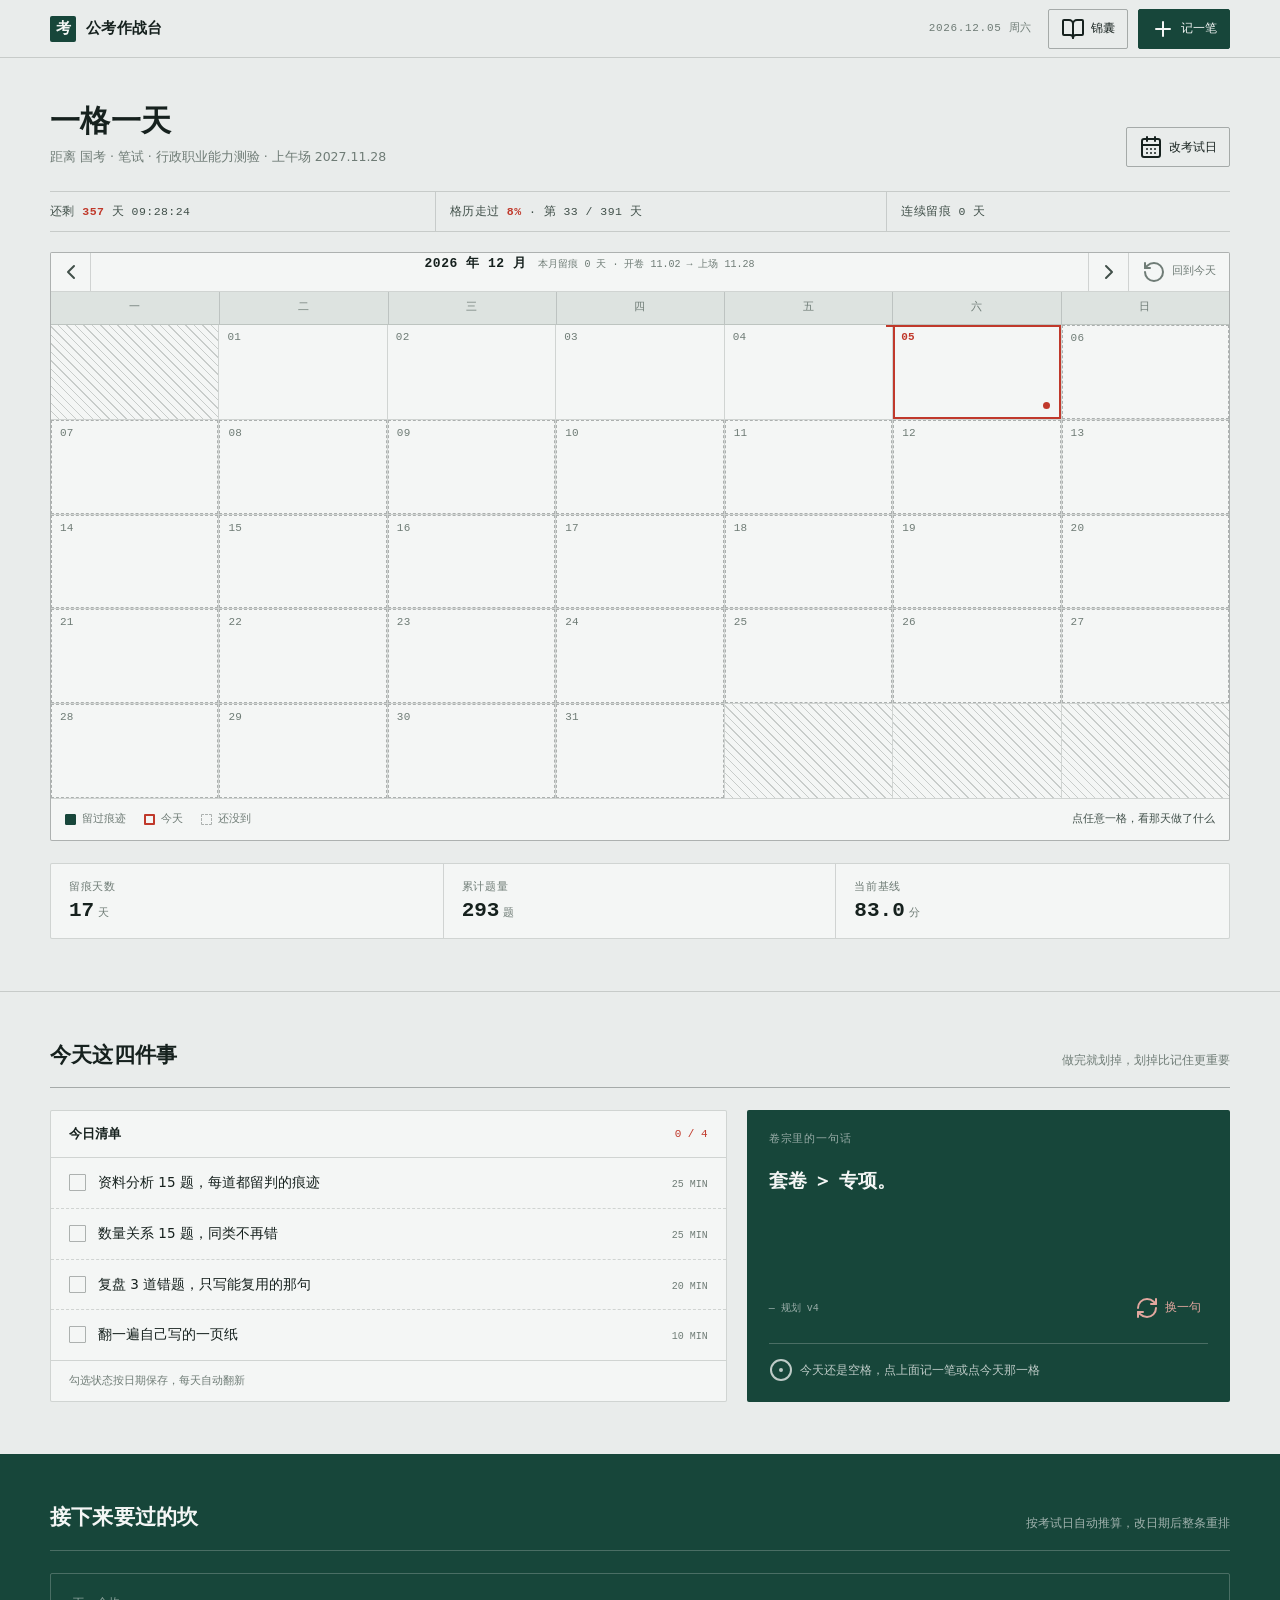
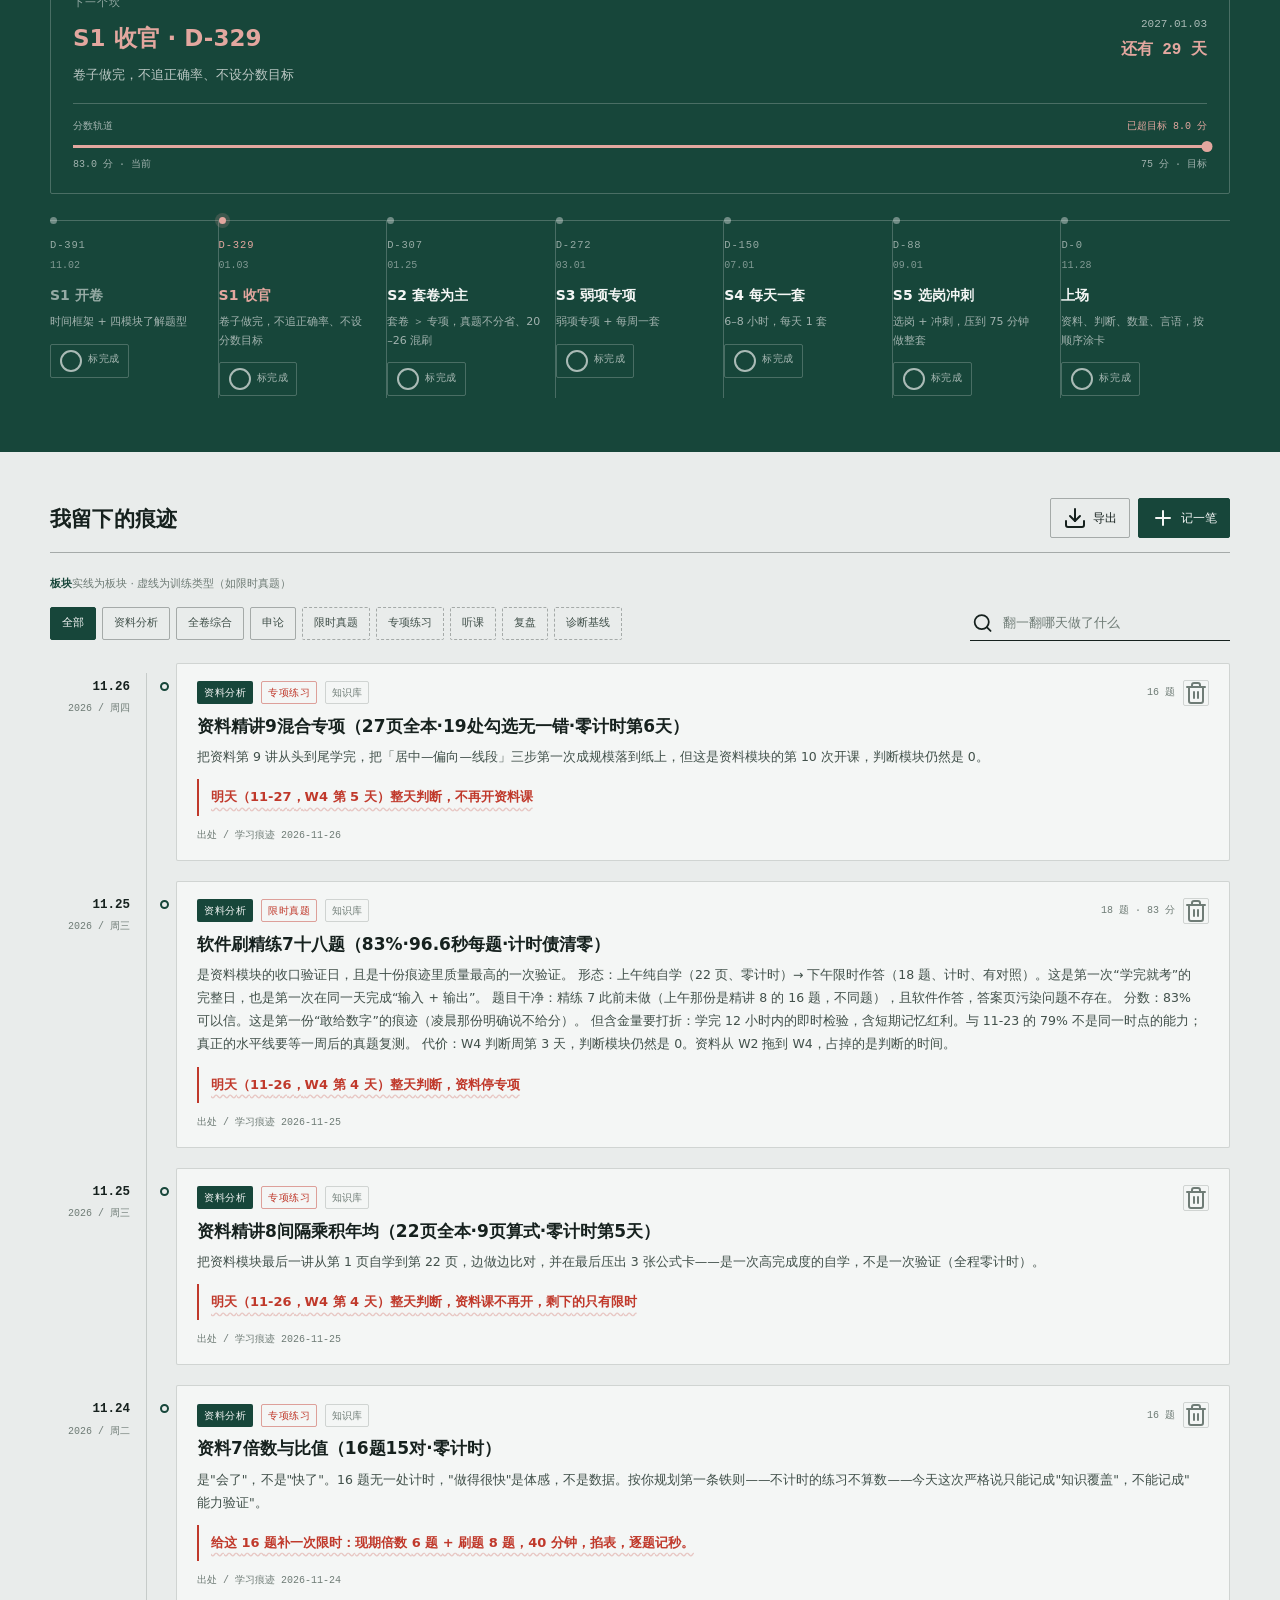
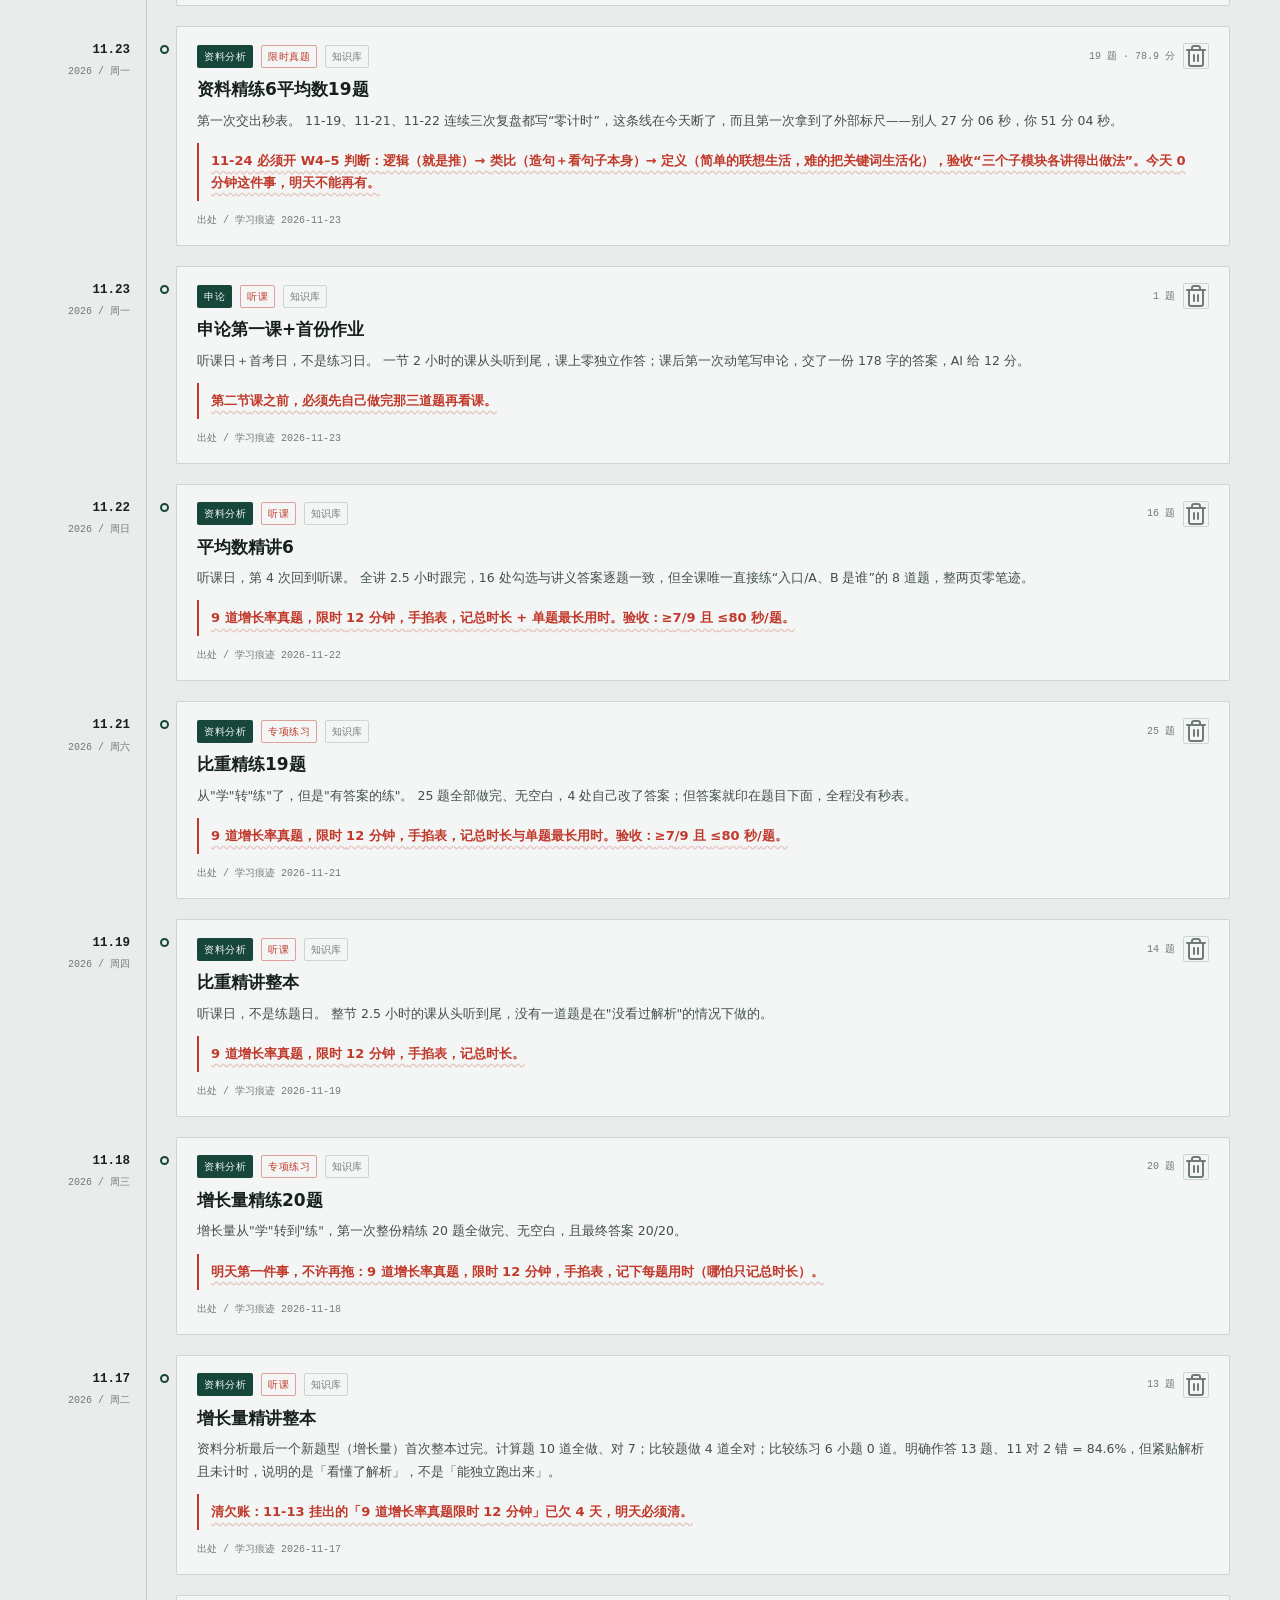
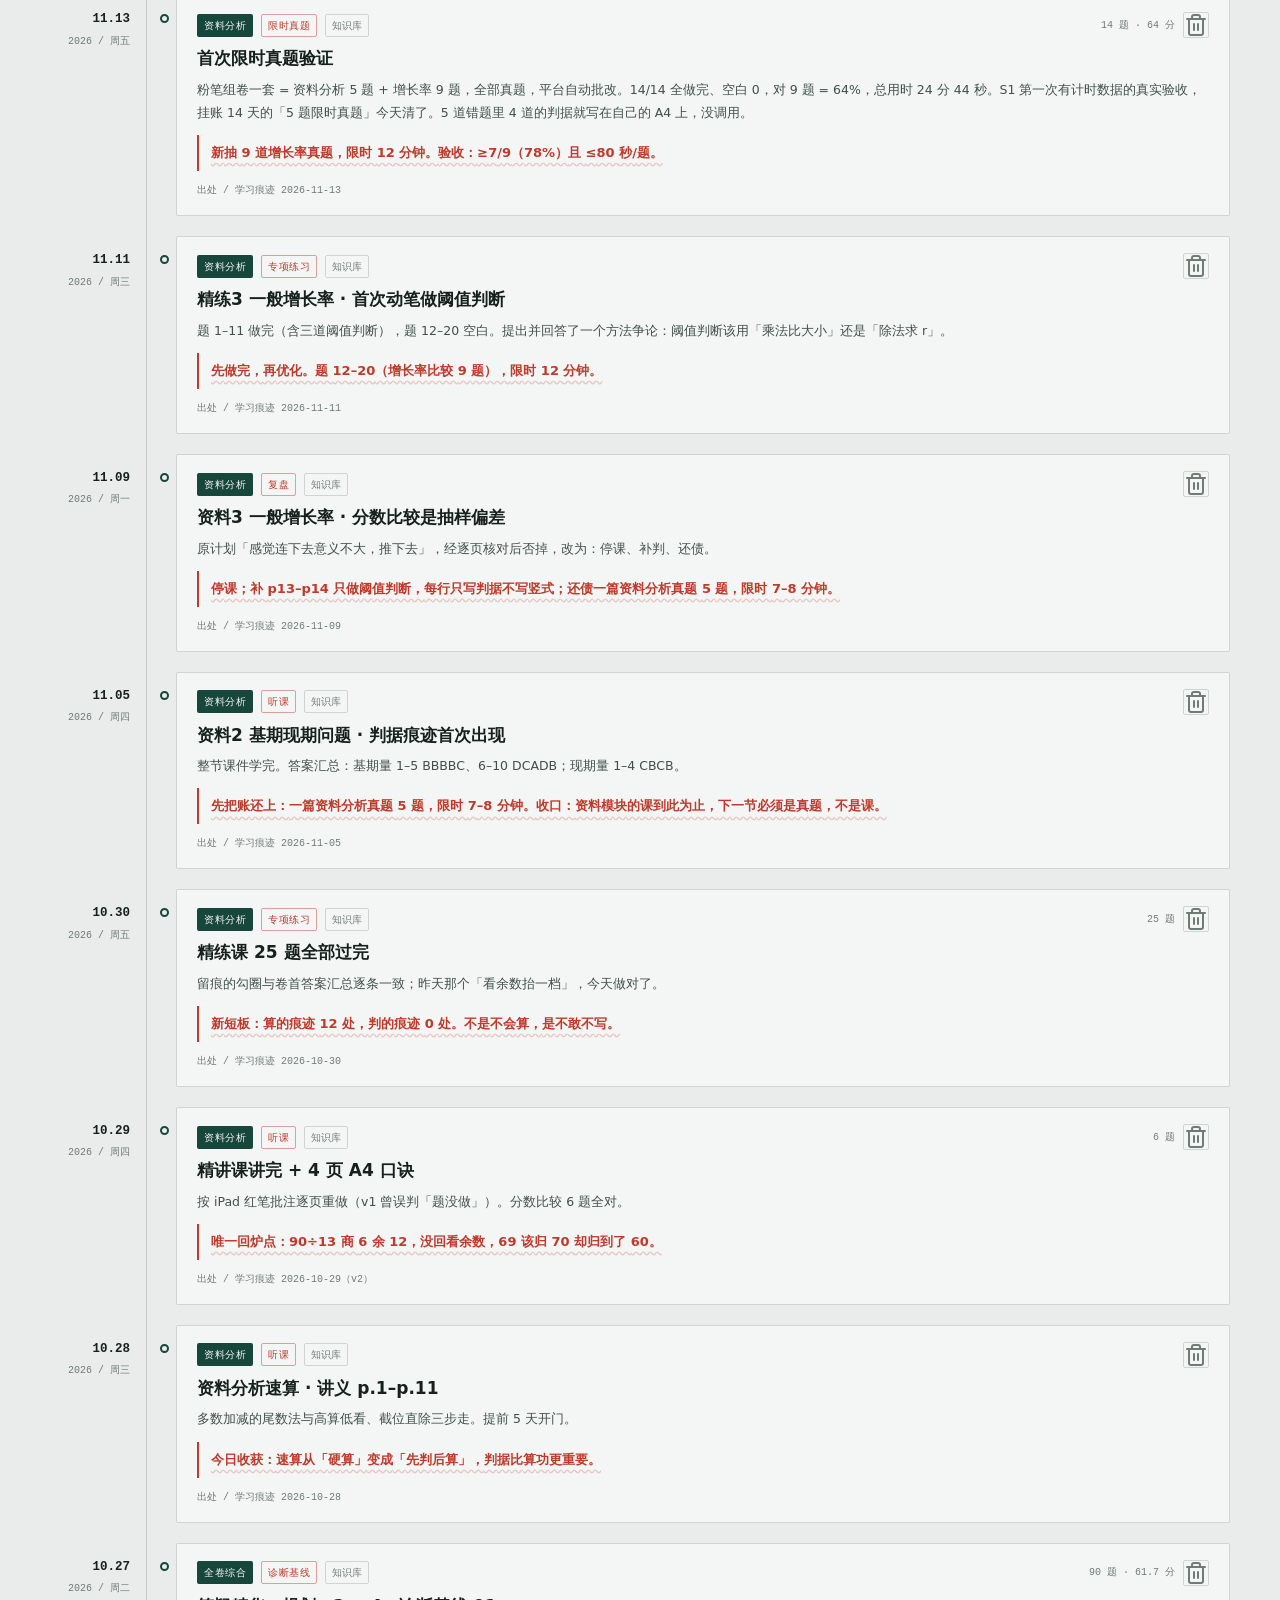
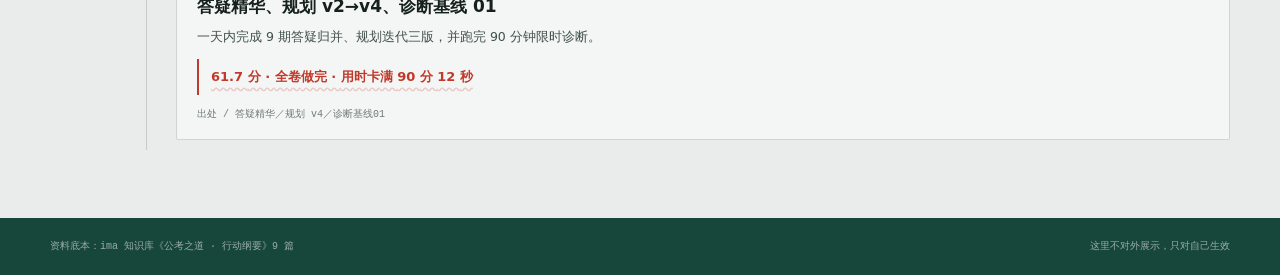
==== commit 49ee639d: "sync: 2026-11-26" ====
--- a/src/index.html
+++ b/src/index.html
@@ -26,7 +26,7 @@
     <span class="brand__name">公考作战台</span>
   </a>
   <div class="topbar__right">
-    <span class="topbar__date" id="topDate">2026.11.25 周三</span>
+    <span class="topbar__date" id="topDate">2026.11.26 周四</span>
     <button class="tbtn" id="refBtn" type="button" aria-expanded="false" aria-controls="drawer"><i data-lucide="book-open"></i>锦囊</button>
     <button class="tbtn tbtn--solid" id="addBtn" type="button" aria-expanded="false" aria-controls="traceModal"><i data-lucide="plus"></i>记一笔</button>
   </div>
@@ -46,9 +46,9 @@
       </div>
 
       <div class="statusline">
-        <span id="cdLine">还剩 <b>367</b> 天 11:57:53</span>
-        <span id="phaseLine">格历走过 <b>6%</b> · 第 23 / 391 天</span>
-        <span id="streakLine">连续留痕 5 天</span>
+        <span id="cdLine">还剩 <b>366</b> 天 11:57:44</span>
+        <span id="phaseLine">格历走过 <b>6%</b> · 第 24 / 391 天</span>
+        <span id="streakLine">连续留痕 6 天</span>
       </div>
 
       <div class="cal-panel">
@@ -56,13 +56,13 @@
           <button class="cal-nav__btn" id="calPrev" data-cal="prev" type="button" aria-label="上一个月 · 2026 年 10 月"><svg xmlns="http://www.w3.org/2000/svg" width="24" height="24" viewBox="0 0 24 24" fill="none" stroke="currentColor" stroke-width="2" stroke-linecap="round" stroke-linejoin="round" data-lucide="chevron-left" class="lucide lucide-chevron-left"><path d="m15 18-6-6 6-6"></path></svg></button>
           <div class="cal-nav__label">
             <strong class="cal-nav__month" id="calMonth">2026 年 11 月</strong>
-            <span class="cal-nav__range" id="calRange">本月留痕 12 天 · 开卷 11.02 → 上场 11.28</span>
+            <span class="cal-nav__range" id="calRange">本月留痕 13 天 · 开卷 11.02 → 上场 11.28</span>
           </div>
           <button class="cal-nav__btn" id="calNext" data-cal="next" type="button" aria-label="下一个月 · 2026 年 12 月"><svg xmlns="http://www.w3.org/2000/svg" width="24" height="24" viewBox="0 0 24 24" fill="none" stroke="currentColor" stroke-width="2" stroke-linecap="round" stroke-linejoin="round" data-lucide="chevron-right" class="lucide lucide-chevron-right"><path d="m9 18 6-6-6-6"></path></svg></button>
           <button class="cal-nav__today is-current" id="calToday" data-cal="today" type="button"><svg xmlns="http://www.w3.org/2000/svg" width="24" height="24" viewBox="0 0 24 24" fill="none" stroke="currentColor" stroke-width="2" stroke-linecap="round" stroke-linejoin="round" data-lucide="rotate-ccw" class="lucide lucide-rotate-ccw"><path d="M3 12a9 9 0 1 0 9-9 9.75 9.75 0 0 0-6.74 2.74L3 8"></path><path d="M3 3v5h5"></path></svg>回到今天</button>
         </div>
         <div class="cal-weekhead" aria-hidden="true"><span>一</span><span>二</span><span>三</span><span>四</span><span>五</span><span>六</span><span>日</span></div>
-        <div class="cal-grid" id="calGrid" role="group" aria-label="备考格历"><div class="cell cell--pad" aria-hidden="true"></div><div class="cell cell--pad" aria-hidden="true"></div><div class="cell cell--pad" aria-hidden="true"></div><div class="cell cell--pad" aria-hidden="true"></div><div class="cell cell--pad" aria-hidden="true"></div><div class="cell cell--pad" aria-hidden="true"></div><button class="cell cell--past cell--outside" type="button" data-day="2026-11-01" aria-label="2026.11.01，不在备考区间"><span class="cell__d">01</span><span class="cell__mark"></span></button><button class="cell cell--past" type="button" data-day="2026-11-02" aria-label="2026.11.02"><span class="cell__d">02</span><span class="cell__mark"></span></button><button class="cell cell--past" type="button" data-day="2026-11-03" aria-label="2026.11.03"><span class="cell__d">03</span><span class="cell__mark"></span></button><button class="cell cell--past" type="button" data-day="2026-11-04" aria-label="2026.11.04"><span class="cell__d">04</span><span class="cell__mark"></span></button><button class="cell cell--done" type="button" data-day="2026-11-05" aria-label="2026.11.05，留过痕迹"><span class="cell__d">05</span><span class="cell__mark"><span class="cell__tick" aria-hidden="true"></span></span></button><button class="cell cell--past" type="button" data-day="2026-11-06" aria-label="2026.11.06"><span class="cell__d">06</span><span class="cell__mark"></span></button><button class="cell cell--past" type="button" data-day="2026-11-07" aria-label="2026.11.07"><span class="cell__d">07</span><span class="cell__mark"></span></button><button class="cell cell--past" type="button" data-day="2026-11-08" aria-label="2026.11.08"><span class="cell__d">08</span><span class="cell__mark"></span></button><button class="cell cell--done" type="button" data-day="2026-11-09" aria-label="2026.11.09，留过痕迹"><span class="cell__d">09</span><span class="cell__mark"><span class="cell__tick" aria-hidden="true"></span></span></button><button class="cell cell--past" type="button" data-day="2026-11-10" aria-label="2026.11.10"><span class="cell__d">10</span><span class="cell__mark"></span></button><button class="cell cell--done" type="button" data-day="2026-11-11" aria-label="2026.11.11，留过痕迹"><span class="cell__d">11</span><span class="cell__mark"><span class="cell__tick" aria-hidden="true"></span></span></button><button class="cell cell--past" type="button" data-day="2026-11-12" aria-label="2026.11.12"><span class="cell__d">12</span><span class="cell__mark"></span></button><button class="cell cell--done" type="button" data-day="2026-11-13" aria-label="2026.11.13，留过痕迹"><span class="cell__d">13</span><span class="cell__mark"><span class="cell__tick" aria-hidden="true"></span></span></button><button class="cell cell--past" type="button" data-day="2026-11-14" aria-label="2026.11.14"><span class="cell__d">14</span><span class="cell__mark"></span></button><button class="cell cell--past" type="button" data-day="2026-11-15" aria-label="2026.11.15"><span class="cell__d">15</span><span class="cell__mark"></span></button><button class="cell cell--past" type="button" data-day="2026-11-16" aria-label="2026.11.16"><span class="cell__d">16</span><span class="cell__mark"></span></button><button class="cell cell--done" type="button" data-day="2026-11-17" aria-label="2026.11.17，留过痕迹"><span class="cell__d">17</span><span class="cell__mark"><span class="cell__tick" aria-hidden="true"></span></span></button><button class="cell cell--done" type="button" data-day="2026-11-18" aria-label="2026.11.18，留过痕迹"><span class="cell__d">18</span><span class="cell__mark"><span class="cell__tick" aria-hidden="true"></span></span></button><button class="cell cell--done" type="button" data-day="2026-11-19" aria-label="2026.11.19，留过痕迹"><span class="cell__d">19</span><span class="cell__mark"><span class="cell__tick" aria-hidden="true"></span></span></button><button class="cell cell--past" type="button" data-day="2026-11-20" aria-label="2026.11.20"><span class="cell__d">20</span><span class="cell__mark"></span></button><button class="cell cell--done" type="button" data-day="2026-11-21" aria-label="2026.11.21，留过痕迹"><span class="cell__d">21</span><span class="cell__mark"><span class="cell__tick" aria-hidden="true"></span></span></button><button class="cell cell--done" type="button" data-day="2026-11-22" aria-label="2026.11.22，留过痕迹"><span class="cell__d">22</span><span class="cell__mark"><span class="cell__tick" aria-hidden="true"></span></span></button><button class="cell cell--done" type="button" data-day="2026-11-23" aria-label="2026.11.23，留过痕迹"><span class="cell__d">23</span><span class="cell__mark"><span class="cell__tick" aria-hidden="true"></span></span></button><button class="cell cell--done" type="button" data-day="2026-11-24" aria-label="2026.11.24，留过痕迹"><span class="cell__d">24</span><span class="cell__mark"><span class="cell__tick" aria-hidden="true"></span></span></button><button class="cell cell--done cell--today" type="button" data-day="2026-11-25" aria-label="2026.11.25，留过痕迹"><span class="cell__d">25</span><span class="cell__mark"><span class="cell__tick" aria-hidden="true"></span></span></button><button class="cell cell--future" type="button" data-day="2026-11-26" aria-label="2026.11.26，还没到"><span class="cell__d">26</span><span class="cell__mark"></span></button><button class="cell cell--future" type="button" data-day="2026-11-27" aria-label="2026.11.27，还没到"><span class="cell__d">27</span><span class="cell__mark"></span></button><button class="cell cell--future" type="button" data-day="2026-11-28" aria-label="2026.11.28，还没到"><span class="cell__d">28</span><span class="cell__mark"></span></button><button class="cell cell--future" type="button" data-day="2026-11-29" aria-label="2026.11.29，还没到"><span class="cell__d">29</span><span class="cell__mark"></span></button><button class="cell cell--future" type="button" data-day="2026-11-30" aria-label="2026.11.30，还没到"><span class="cell__d">30</span><span class="cell__mark"></span></button><div class="cell cell--pad" aria-hidden="true"></div><div class="cell cell--pad" aria-hidden="true"></div><div class="cell cell--pad" aria-hidden="true"></div><div class="cell cell--pad" aria-hidden="true"></div><div class="cell cell--pad" aria-hidden="true"></div><div class="cell cell--pad" aria-hidden="true"></div></div>
+        <div class="cal-grid" id="calGrid" role="group" aria-label="备考格历"><div class="cell cell--pad" aria-hidden="true"></div><div class="cell cell--pad" aria-hidden="true"></div><div class="cell cell--pad" aria-hidden="true"></div><div class="cell cell--pad" aria-hidden="true"></div><div class="cell cell--pad" aria-hidden="true"></div><div class="cell cell--pad" aria-hidden="true"></div><button class="cell cell--past cell--outside" type="button" data-day="2026-11-01" aria-label="2026.11.01，不在备考区间"><span class="cell__d">01</span><span class="cell__mark"></span></button><button class="cell cell--past" type="button" data-day="2026-11-02" aria-label="2026.11.02"><span class="cell__d">02</span><span class="cell__mark"></span></button><button class="cell cell--past" type="button" data-day="2026-11-03" aria-label="2026.11.03"><span class="cell__d">03</span><span class="cell__mark"></span></button><button class="cell cell--past" type="button" data-day="2026-11-04" aria-label="2026.11.04"><span class="cell__d">04</span><span class="cell__mark"></span></button><button class="cell cell--done" type="button" data-day="2026-11-05" aria-label="2026.11.05，留过痕迹"><span class="cell__d">05</span><span class="cell__mark"><span class="cell__tick" aria-hidden="true"></span></span></button><button class="cell cell--past" type="button" data-day="2026-11-06" aria-label="2026.11.06"><span class="cell__d">06</span><span class="cell__mark"></span></button><button class="cell cell--past" type="button" data-day="2026-11-07" aria-label="2026.11.07"><span class="cell__d">07</span><span class="cell__mark"></span></button><button class="cell cell--past" type="button" data-day="2026-11-08" aria-label="2026.11.08"><span class="cell__d">08</span><span class="cell__mark"></span></button><button class="cell cell--done" type="button" data-day="2026-11-09" aria-label="2026.11.09，留过痕迹"><span class="cell__d">09</span><span class="cell__mark"><span class="cell__tick" aria-hidden="true"></span></span></button><button class="cell cell--past" type="button" data-day="2026-11-10" aria-label="2026.11.10"><span class="cell__d">10</span><span class="cell__mark"></span></button><button class="cell cell--done" type="button" data-day="2026-11-11" aria-label="2026.11.11，留过痕迹"><span class="cell__d">11</span><span class="cell__mark"><span class="cell__tick" aria-hidden="true"></span></span></button><button class="cell cell--past" type="button" data-day="2026-11-12" aria-label="2026.11.12"><span class="cell__d">12</span><span class="cell__mark"></span></button><button class="cell cell--done" type="button" data-day="2026-11-13" aria-label="2026.11.13，留过痕迹"><span class="cell__d">13</span><span class="cell__mark"><span class="cell__tick" aria-hidden="true"></span></span></button><button class="cell cell--past" type="button" data-day="2026-11-14" aria-label="2026.11.14"><span class="cell__d">14</span><span class="cell__mark"></span></button><button class="cell cell--past" type="button" data-day="2026-11-15" aria-label="2026.11.15"><span class="cell__d">15</span><span class="cell__mark"></span></button><button class="cell cell--past" type="button" data-day="2026-11-16" aria-label="2026.11.16"><span class="cell__d">16</span><span class="cell__mark"></span></button><button class="cell cell--done" type="button" data-day="2026-11-17" aria-label="2026.11.17，留过痕迹"><span class="cell__d">17</span><span class="cell__mark"><span class="cell__tick" aria-hidden="true"></span></span></button><button class="cell cell--done" type="button" data-day="2026-11-18" aria-label="2026.11.18，留过痕迹"><span class="cell__d">18</span><span class="cell__mark"><span class="cell__tick" aria-hidden="true"></span></span></button><button class="cell cell--done" type="button" data-day="2026-11-19" aria-label="2026.11.19，留过痕迹"><span class="cell__d">19</span><span class="cell__mark"><span class="cell__tick" aria-hidden="true"></span></span></button><button class="cell cell--past" type="button" data-day="2026-11-20" aria-label="2026.11.20"><span class="cell__d">20</span><span class="cell__mark"></span></button><button class="cell cell--done" type="button" data-day="2026-11-21" aria-label="2026.11.21，留过痕迹"><span class="cell__d">21</span><span class="cell__mark"><span class="cell__tick" aria-hidden="true"></span></span></button><button class="cell cell--done" type="button" data-day="2026-11-22" aria-label="2026.11.22，留过痕迹"><span class="cell__d">22</span><span class="cell__mark"><span class="cell__tick" aria-hidden="true"></span></span></button><button class="cell cell--done" type="button" data-day="2026-11-23" aria-label="2026.11.23，留过痕迹"><span class="cell__d">23</span><span class="cell__mark"><span class="cell__tick" aria-hidden="true"></span></span></button><button class="cell cell--done" type="button" data-day="2026-11-24" aria-label="2026.11.24，留过痕迹"><span class="cell__d">24</span><span class="cell__mark"><span class="cell__tick" aria-hidden="true"></span></span></button><button class="cell cell--done" type="button" data-day="2026-11-25" aria-label="2026.11.25，留过痕迹"><span class="cell__d">25</span><span class="cell__mark"><span class="cell__tick" aria-hidden="true"></span></span></button><button class="cell cell--done cell--today" type="button" data-day="2026-11-26" aria-label="2026.11.26，留过痕迹"><span class="cell__d">26</span><span class="cell__mark"><span class="cell__tick" aria-hidden="true"></span></span></button><button class="cell cell--future" type="button" data-day="2026-11-27" aria-label="2026.11.27，还没到"><span class="cell__d">27</span><span class="cell__mark"></span></button><button class="cell cell--future" type="button" data-day="2026-11-28" aria-label="2026.11.28，还没到"><span class="cell__d">28</span><span class="cell__mark"></span></button><button class="cell cell--future" type="button" data-day="2026-11-29" aria-label="2026.11.29，还没到"><span class="cell__d">29</span><span class="cell__mark"></span></button><button class="cell cell--future" type="button" data-day="2026-11-30" aria-label="2026.11.30，还没到"><span class="cell__d">30</span><span class="cell__mark"></span></button><div class="cell cell--pad" aria-hidden="true"></div><div class="cell cell--pad" aria-hidden="true"></div><div class="cell cell--pad" aria-hidden="true"></div><div class="cell cell--pad" aria-hidden="true"></div><div class="cell cell--pad" aria-hidden="true"></div><div class="cell cell--pad" aria-hidden="true"></div></div>
         <div class="cal-legend">
           <span><i class="lg lg--done"></i>留过痕迹</span>
           <span><i class="lg lg--today"></i>今天</span>
@@ -71,7 +71,7 @@
         </div>
       </div>
 
-      <dl class="cal-stats" id="stats"><div><dt>留痕天数</dt><dd><span data-count="16">16</span><small>天</small></dd></div><div><dt>累计题量</dt><dd><span data-count="277">277</span><small>题</small></dd></div><div><dt>当前基线</dt><dd><span data-count="83" data-dec="1">83.0</span><small>分</small></dd></div></dl>
+      <dl class="cal-stats" id="stats"><div><dt>留痕天数</dt><dd><span data-count="17">17</span><small>天</small></dd></div><div><dt>累计题量</dt><dd><span data-count="293">293</span><small>题</small></dd></div><div><dt>当前基线</dt><dd><span data-count="83" data-dec="1">83.0</span><small>分</small></dd></div></dl>
     </div>
   </section>
 
@@ -113,7 +113,7 @@
         </div>
         <div class="nextcard__right">
           <span id="nextDate">2027.01.03</span>
-          <strong id="nextLeft">还有 39 天</strong>
+          <strong id="nextLeft">还有 38 天</strong>
         </div>
         <div class="scorebar">
           <div class="scorebar__top"><span>分数轨道</span><span id="scoreGap">已超目标 8.0 分</span></div>
@@ -140,7 +140,7 @@
         <div class="chips" id="traceFilters"><button class="chip is-active" type="button" data-filter="全部" data-dim="">全部</button><button class="chip chip--topic" type="button" data-filter="topic:资料分析" data-dim="topic">资料<wbr>分析</button><button class="chip chip--topic" type="button" data-filter="topic:全卷综合" data-dim="topic">全<wbr>卷<wbr>综合</button><button class="chip chip--topic" type="button" data-filter="topic:申论" data-dim="topic">申论</button><button class="chip chip--kind" type="button" data-filter="kind:限时真题" data-dim="kind">限<wbr>时<wbr>真<wbr>题</button><button class="chip chip--kind" type="button" data-filter="kind:专项练习" data-dim="kind">专<wbr>项<wbr>练习</button><button class="chip chip--kind" type="button" data-filter="kind:听课" data-dim="kind">听<wbr>课</button><button class="chip chip--kind" type="button" data-filter="kind:复盘" data-dim="kind">复<wbr>盘</button><button class="chip chip--kind" type="button" data-filter="kind:诊断基线" data-dim="kind">诊断<wbr>基<wbr>线</button></div>
         <label class="search"><i data-lucide="search"></i><input type="search" id="traceSearch" placeholder="翻一翻哪天做了什么" aria-label="搜索学习痕迹"></label>
       </div>
-      <ol class="trace-list" id="traceList"><li class="trace"><div class="trace__when"><div class="trace__date">11.25</div><div class="trace__week">2026 / 周三</div></div><article class="trace__card"><div class="trace__top"><span class="trace__type">资料<wbr>分析</span><span class="trace__kind">限<wbr>时<wbr>真<wbr>题</span><span class="trace__by">知识<wbr>库</span><span class="trace__nums">18 <wbr>题 · <wbr>83 <wbr>分</span><button class="trace__del" type="button" data-del="ima-2026-11-25-软件刷精练7十八题" aria-label="删除这道痕迹"><svg xmlns="http://www.w3.org/2000/svg" width="24" height="24" viewBox="0 0 24 24" fill="none" stroke="currentColor" stroke-width="2" stroke-linecap="round" stroke-linejoin="round" data-lucide="trash-2" class="lucide lucide-trash-2"><path d="M3 6h18"></path><path d="M19 6v14c0 1-1 2-2 2H7c-1 0-2-1-2-2V6"></path><path d="M8 6V4c0-1 1-2 2-2h4c1 0 2 1 2 2v2"></path><line x1="10" x2="10" y1="11" y2="17"></line><line x1="14" x2="14" y1="11" y2="17"></line></svg></button></div><h3 class="trace__title">软件<wbr>刷<wbr>精练<wbr>7<wbr>十八<wbr>题<wbr>（<wbr>83%·<wbr>96.6<wbr>秒<wbr>每题·<wbr>计<wbr>时<wbr>债<wbr>清<wbr>零）</h3><p class="trace__body">是<wbr>资料<wbr>模<wbr>块<wbr>的<wbr>收口<wbr>验证<wbr>日，<wbr>且<wbr>是<wbr>十份<wbr>痕迹<wbr>里<wbr>质量<wbr>最高<wbr>的<wbr>一次<wbr>验证。
+      <ol class="trace-list" id="traceList"><li class="trace"><div class="trace__when"><div class="trace__date">11.26</div><div class="trace__week">2026 / 周四</div></div><article class="trace__card"><div class="trace__top"><span class="trace__type">资料<wbr>分析</span><span class="trace__kind">专<wbr>项<wbr>练习</span><span class="trace__by">知识<wbr>库</span><span class="trace__nums">16 <wbr>题</span><button class="trace__del" type="button" data-del="ima-2026-11-26" aria-label="删除这道痕迹"><svg xmlns="http://www.w3.org/2000/svg" width="24" height="24" viewBox="0 0 24 24" fill="none" stroke="currentColor" stroke-width="2" stroke-linecap="round" stroke-linejoin="round" data-lucide="trash-2" class="lucide lucide-trash-2"><path d="M3 6h18"></path><path d="M19 6v14c0 1-1 2-2 2H7c-1 0-2-1-2-2V6"></path><path d="M8 6V4c0-1 1-2 2-2h4c1 0 2 1 2 2v2"></path><line x1="10" x2="10" y1="11" y2="17"></line><line x1="14" x2="14" y1="11" y2="17"></line></svg></button></div><h3 class="trace__title">资料<wbr>精<wbr>讲<wbr>9<wbr>混合<wbr>专<wbr>项<wbr>（<wbr>27<wbr>页<wbr>全<wbr>本·<wbr>19<wbr>处<wbr>勾<wbr>选<wbr>无<wbr>一<wbr>错·<wbr>零<wbr>计<wbr>时<wbr>第<wbr>6<wbr>天）</h3><p class="trace__body">把<wbr>资料<wbr>第 <wbr>9 <wbr>讲<wbr>从头<wbr>到<wbr>尾<wbr>学<wbr>完，<wbr>把<wbr>「<wbr>居中—<wbr>偏向—<wbr>线段」<wbr>三步<wbr>第一次<wbr>成<wbr>规模<wbr>落到<wbr>纸<wbr>上，<wbr>但<wbr>这<wbr>是<wbr>资料<wbr>模<wbr>块<wbr>的<wbr>第 <wbr>10 <wbr>次<wbr>开课，<wbr>判断<wbr>模<wbr>块<wbr>仍然是 <wbr>0。</p><p class="trace__note">明天<wbr>（<wbr>11<wbr>-<wbr>27，<wbr>W4 <wbr>第 <wbr>5 <wbr>天）<wbr>整天<wbr>判断，<wbr>不再<wbr>开<wbr>资料<wbr>课</p><span class="trace__src">出处 / 学习<wbr>痕迹 <wbr>2026<wbr>-<wbr>11<wbr>-<wbr>26</span></article></li><li class="trace"><div class="trace__when"><div class="trace__date">11.25</div><div class="trace__week">2026 / 周三</div></div><article class="trace__card"><div class="trace__top"><span class="trace__type">资料<wbr>分析</span><span class="trace__kind">限<wbr>时<wbr>真<wbr>题</span><span class="trace__by">知识<wbr>库</span><span class="trace__nums">18 <wbr>题 · <wbr>83 <wbr>分</span><button class="trace__del" type="button" data-del="ima-2026-11-25-软件刷精练7十八题" aria-label="删除这道痕迹"><svg xmlns="http://www.w3.org/2000/svg" width="24" height="24" viewBox="0 0 24 24" fill="none" stroke="currentColor" stroke-width="2" stroke-linecap="round" stroke-linejoin="round" data-lucide="trash-2" class="lucide lucide-trash-2"><path d="M3 6h18"></path><path d="M19 6v14c0 1-1 2-2 2H7c-1 0-2-1-2-2V6"></path><path d="M8 6V4c0-1 1-2 2-2h4c1 0 2 1 2 2v2"></path><line x1="10" x2="10" y1="11" y2="17"></line><line x1="14" x2="14" y1="11" y2="17"></line></svg></button></div><h3 class="trace__title">软件<wbr>刷<wbr>精练<wbr>7<wbr>十八<wbr>题<wbr>（<wbr>83%·<wbr>96.6<wbr>秒<wbr>每题·<wbr>计<wbr>时<wbr>债<wbr>清<wbr>零）</h3><p class="trace__body">是<wbr>资料<wbr>模<wbr>块<wbr>的<wbr>收口<wbr>验证<wbr>日，<wbr>且<wbr>是<wbr>十份<wbr>痕迹<wbr>里<wbr>质量<wbr>最高<wbr>的<wbr>一次<wbr>验证。
 <wbr>形态：<wbr>上午<wbr>纯<wbr>自学<wbr>（<wbr>22 <wbr>页、<wbr>零<wbr>计<wbr>时）<wbr>→ <wbr>下午<wbr>限<wbr>时<wbr>作答<wbr>（<wbr>18 <wbr>题、<wbr>计<wbr>时、<wbr>有<wbr>对照）。<wbr>这<wbr>是<wbr>第一次<wbr>“<wbr>学<wbr>完<wbr>就<wbr>考<wbr>”<wbr>的<wbr>完整<wbr>日，<wbr>也是<wbr>第一次<wbr>在<wbr>同一<wbr>天<wbr>完成<wbr>“<wbr>输入 <wbr>+ <wbr>输出<wbr>”。
 <wbr>题目<wbr>干净：<wbr>精练 <wbr>7 <wbr>此<wbr>前<wbr>未<wbr>做<wbr>（<wbr>上午<wbr>那份<wbr>是<wbr>精<wbr>讲 <wbr>8 <wbr>的 <wbr>16 <wbr>题，<wbr>不同<wbr>题），<wbr>且<wbr>软件<wbr>作答，<wbr>答案<wbr>页<wbr>污染<wbr>问题<wbr>不存在。
 <wbr>分数：<wbr>83% <wbr>可以<wbr>信。<wbr>这<wbr>是<wbr>第<wbr>一份<wbr>“<wbr>敢<wbr>给<wbr>数字<wbr>”<wbr>的<wbr>痕迹<wbr>（<wbr>凌晨<wbr>那份<wbr>明确<wbr>说<wbr>不<wbr>给<wbr>分）。
@@ -207,7 +207,7 @@
         <label class="field"><span>开考时间</span><input type="time" id="eTime" required></label>
       </div>
       <label class="field"><span>开卷日（格历起点）</span><input type="date" id="eStart" required></label>
-      <div class="presets" id="examPresets"><button class="preset" type="button" data-days="30">30 天后 · 12.25</button><button class="preset" type="button" data-days="60">60 天后 · 01.24</button><button class="preset" type="button" data-days="90">90 天后 · 02.23</button><button class="preset" type="button" data-days="120">120 天后 · 03.25</button></div>
+      <div class="presets" id="examPresets"><button class="preset" type="button" data-days="30">30 天后 · 12.26</button><button class="preset" type="button" data-days="60">60 天后 · 01.25</button><button class="preset" type="button" data-days="90">90 天后 · 02.24</button><button class="preset" type="button" data-days="120">120 天后 · 03.26</button></div>
       <div class="modal__acts">
         <button class="tbtn" id="examReset" type="button">用回默认</button>
         <button class="tbtn tbtn--solid" type="submit">重算整条时间轴</button>
@@ -223,7 +223,7 @@
 <script src="assets/vendor/lenis.min.js"></script>
 <script src="assets/vendor/lucide.min.js"></script>
 <script src="config.js?v=702d5c4558"></script>
-<script src="traces.js?v=8ed80d3781"></script>
+<script src="traces.js?v=f12bd96872"></script>
 <script src="app.js?v=2de548dc4e"></script>
 </body>
 </html>
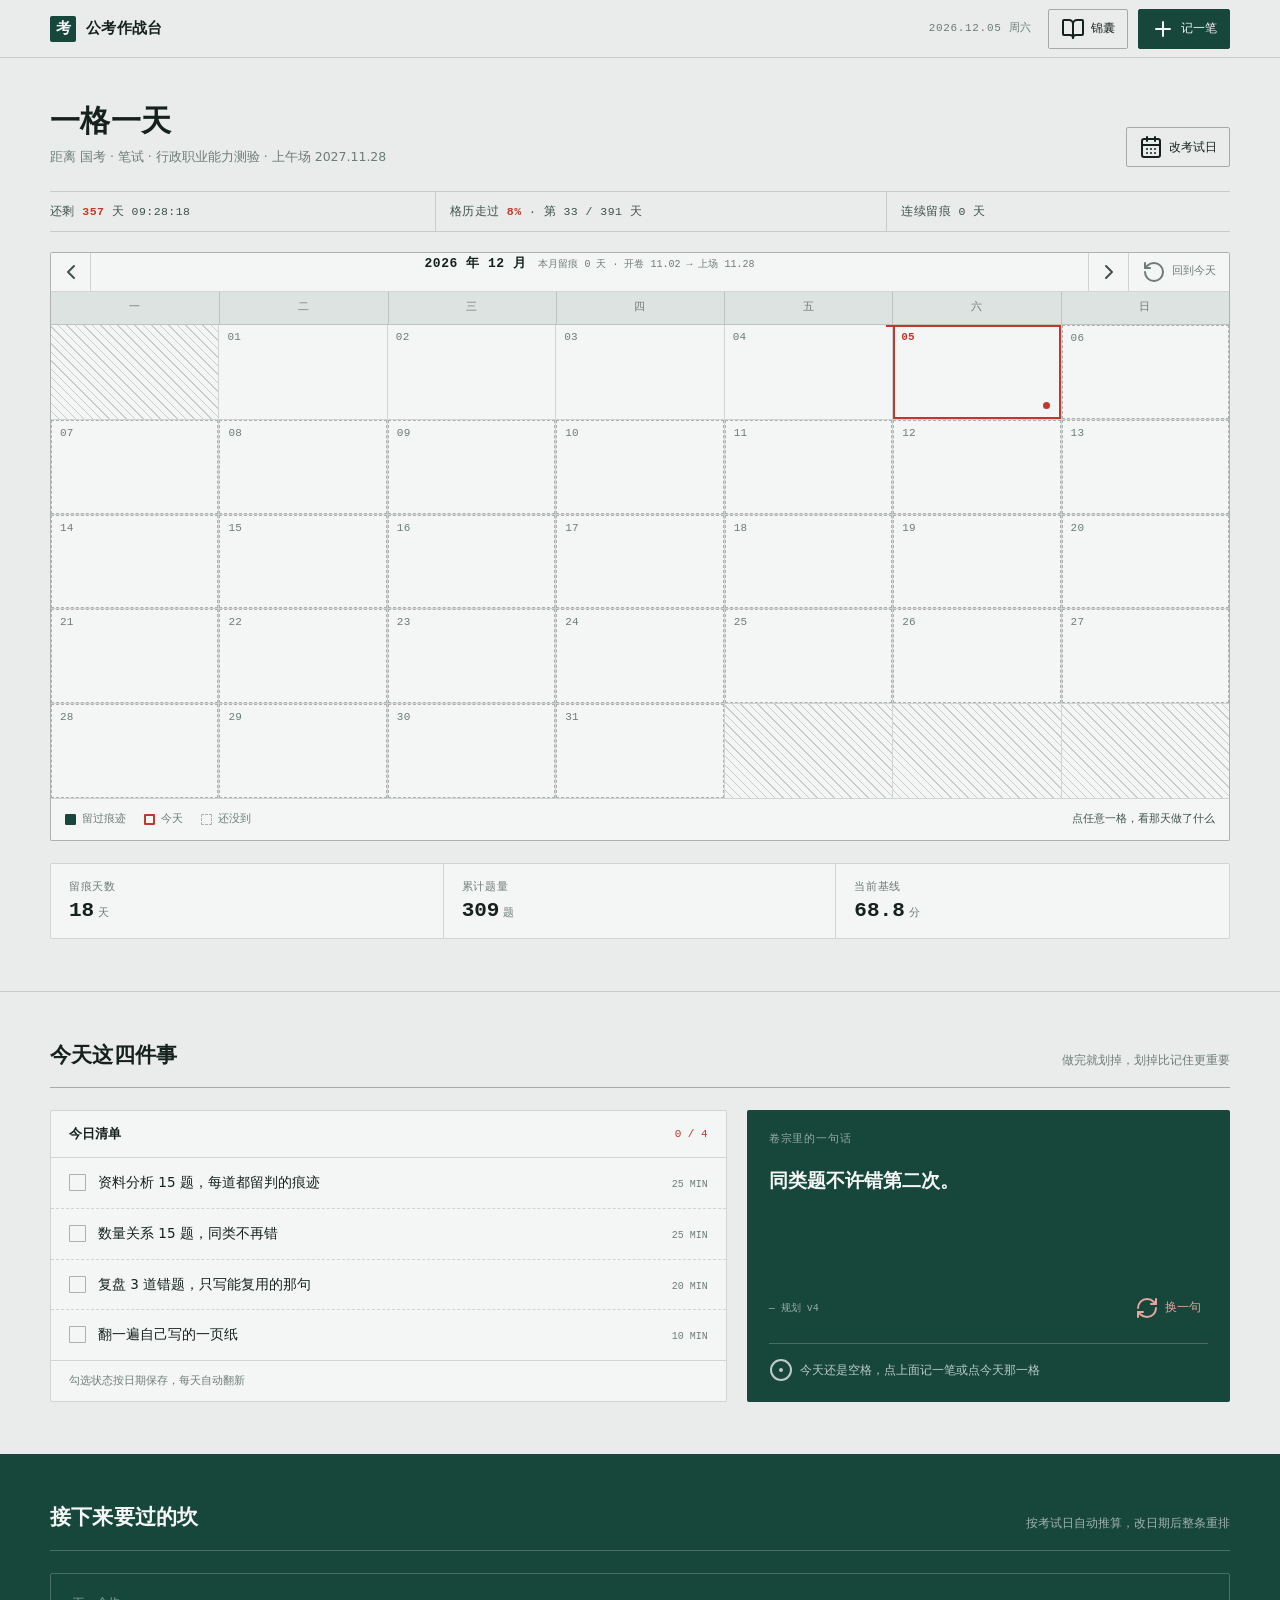
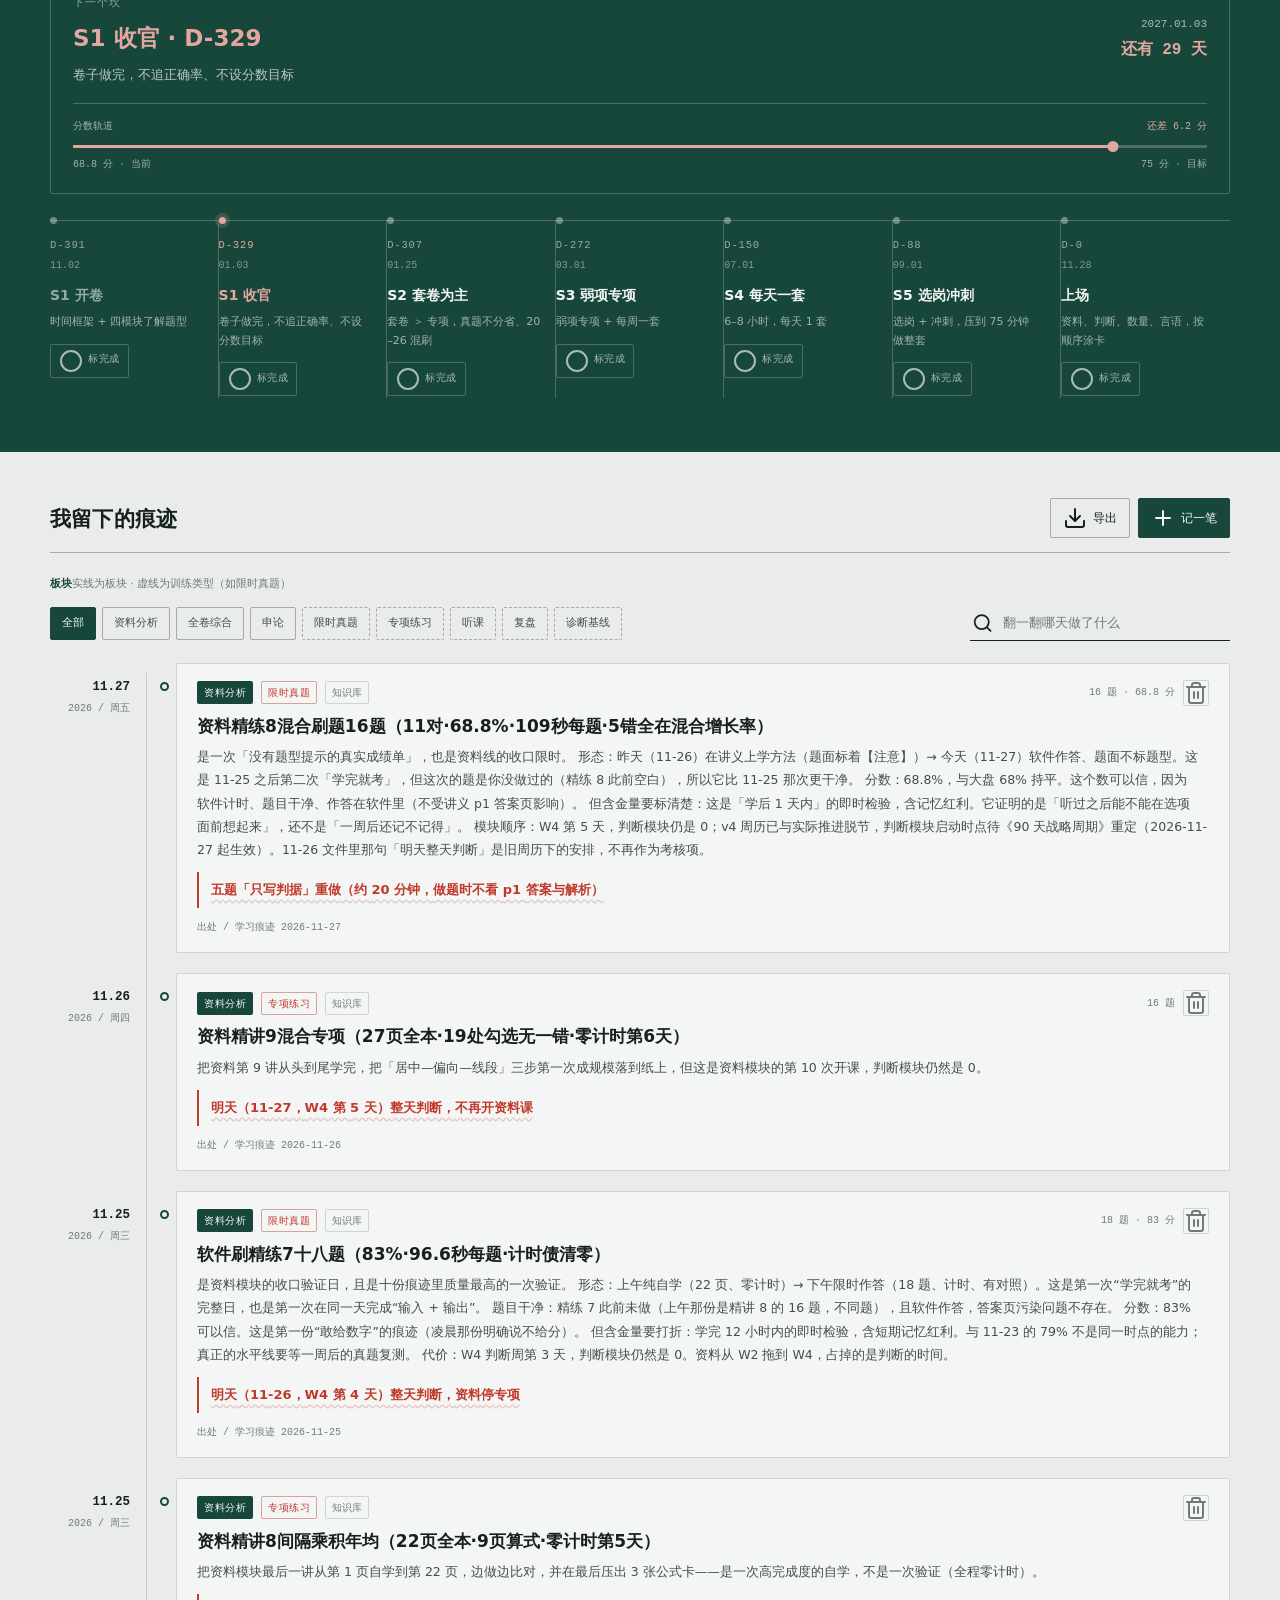
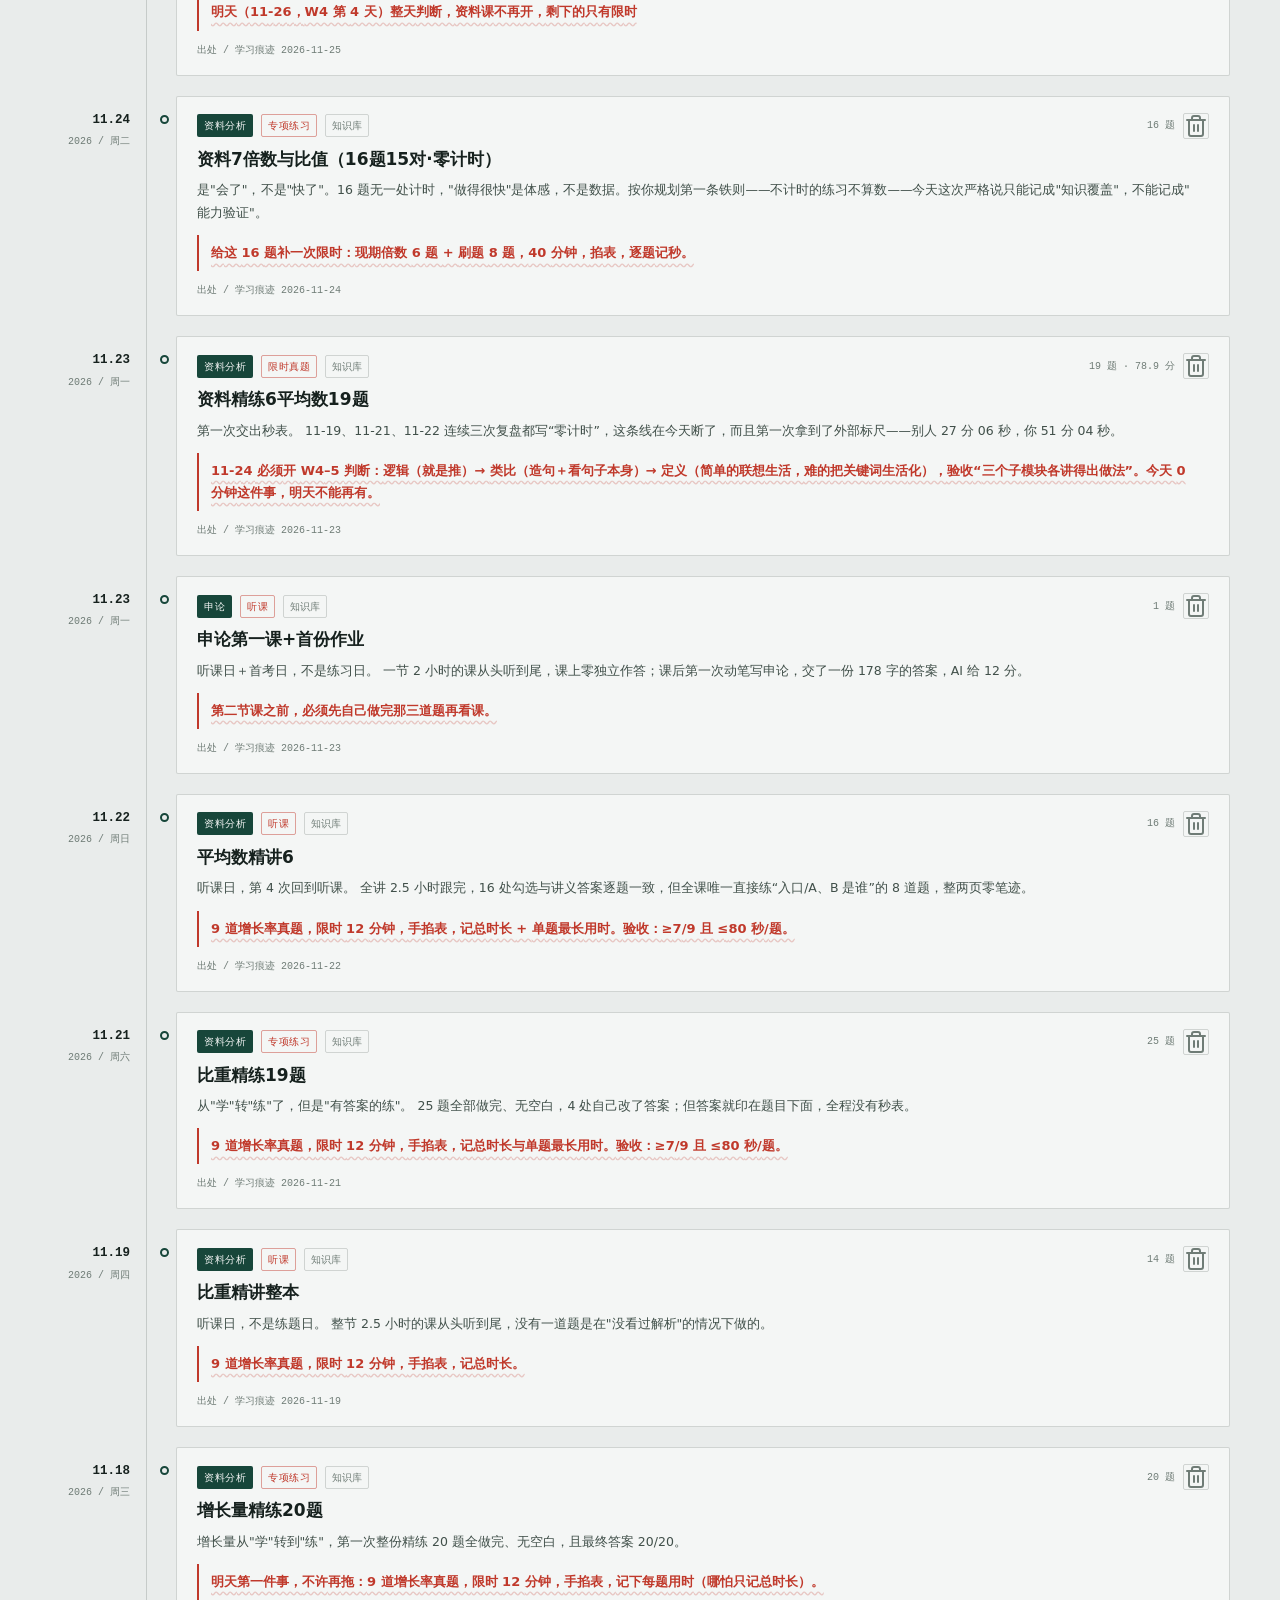
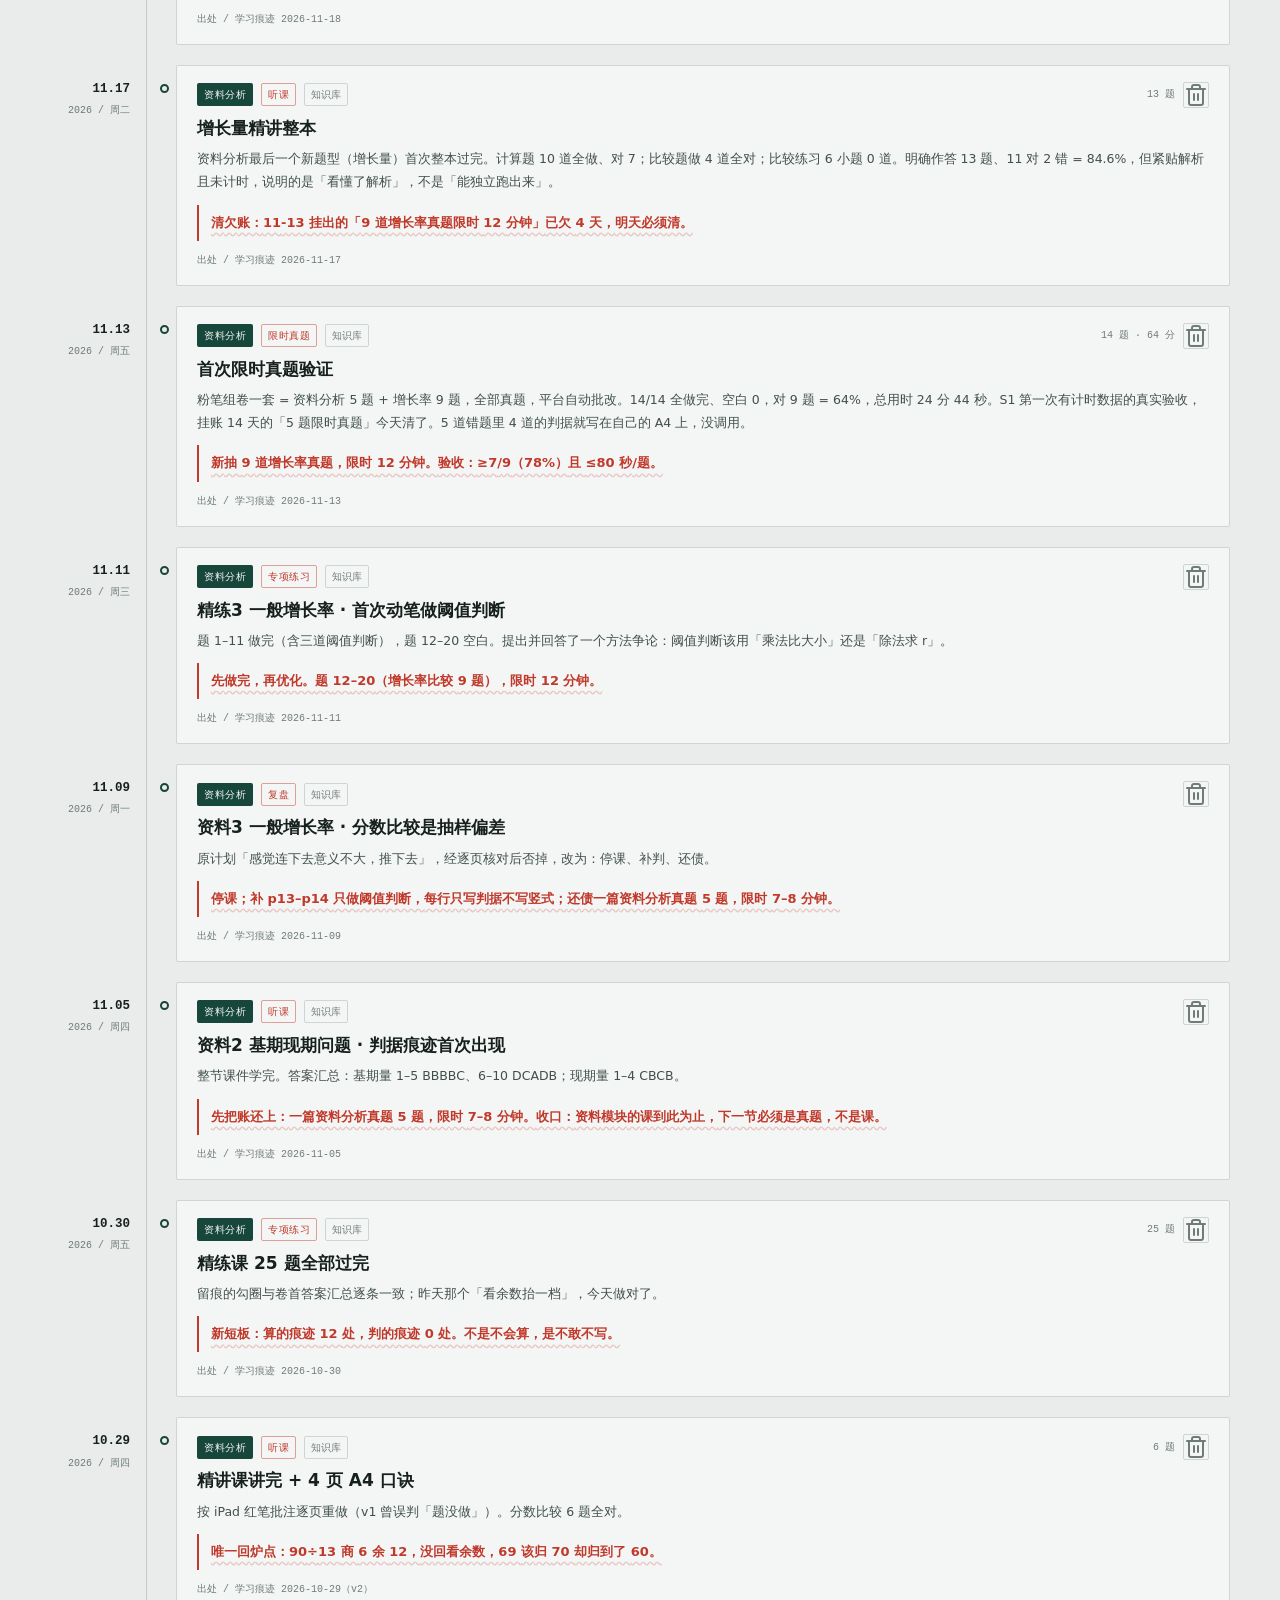
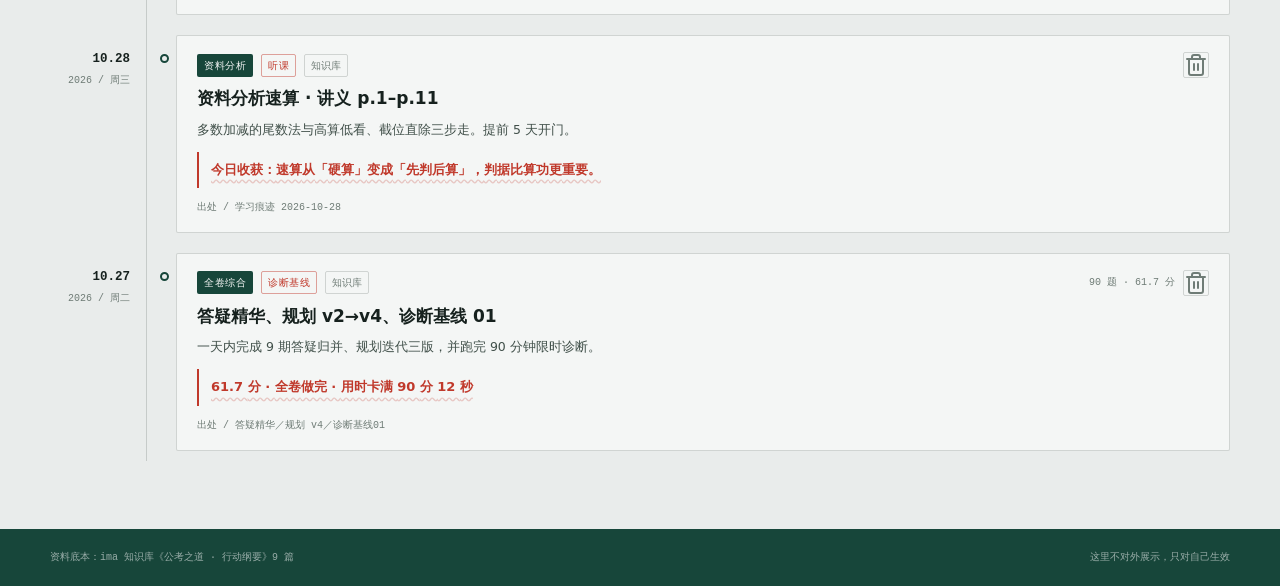
==== commit e552db96: "sync: 2026-11-27" ====
--- a/src/index.html
+++ b/src/index.html
@@ -26,7 +26,7 @@
     <span class="brand__name">公考作战台</span>
   </a>
   <div class="topbar__right">
-    <span class="topbar__date" id="topDate">2026.11.26 周四</span>
+    <span class="topbar__date" id="topDate">2026.11.27 周五</span>
     <button class="tbtn" id="refBtn" type="button" aria-expanded="false" aria-controls="drawer"><i data-lucide="book-open"></i>锦囊</button>
     <button class="tbtn tbtn--solid" id="addBtn" type="button" aria-expanded="false" aria-controls="traceModal"><i data-lucide="plus"></i>记一笔</button>
   </div>
@@ -46,9 +46,9 @@
       </div>
 
       <div class="statusline">
-        <span id="cdLine">还剩 <b>366</b> 天 11:57:44</span>
-        <span id="phaseLine">格历走过 <b>6%</b> · 第 24 / 391 天</span>
-        <span id="streakLine">连续留痕 6 天</span>
+        <span id="cdLine">还剩 <b>365</b> 天 11:56:49</span>
+        <span id="phaseLine">格历走过 <b>6%</b> · 第 25 / 391 天</span>
+        <span id="streakLine">连续留痕 7 天</span>
       </div>
 
       <div class="cal-panel">
@@ -56,13 +56,13 @@
           <button class="cal-nav__btn" id="calPrev" data-cal="prev" type="button" aria-label="上一个月 · 2026 年 10 月"><svg xmlns="http://www.w3.org/2000/svg" width="24" height="24" viewBox="0 0 24 24" fill="none" stroke="currentColor" stroke-width="2" stroke-linecap="round" stroke-linejoin="round" data-lucide="chevron-left" class="lucide lucide-chevron-left"><path d="m15 18-6-6 6-6"></path></svg></button>
           <div class="cal-nav__label">
             <strong class="cal-nav__month" id="calMonth">2026 年 11 月</strong>
-            <span class="cal-nav__range" id="calRange">本月留痕 13 天 · 开卷 11.02 → 上场 11.28</span>
+            <span class="cal-nav__range" id="calRange">本月留痕 14 天 · 开卷 11.02 → 上场 11.28</span>
           </div>
           <button class="cal-nav__btn" id="calNext" data-cal="next" type="button" aria-label="下一个月 · 2026 年 12 月"><svg xmlns="http://www.w3.org/2000/svg" width="24" height="24" viewBox="0 0 24 24" fill="none" stroke="currentColor" stroke-width="2" stroke-linecap="round" stroke-linejoin="round" data-lucide="chevron-right" class="lucide lucide-chevron-right"><path d="m9 18 6-6-6-6"></path></svg></button>
           <button class="cal-nav__today is-current" id="calToday" data-cal="today" type="button"><svg xmlns="http://www.w3.org/2000/svg" width="24" height="24" viewBox="0 0 24 24" fill="none" stroke="currentColor" stroke-width="2" stroke-linecap="round" stroke-linejoin="round" data-lucide="rotate-ccw" class="lucide lucide-rotate-ccw"><path d="M3 12a9 9 0 1 0 9-9 9.75 9.75 0 0 0-6.74 2.74L3 8"></path><path d="M3 3v5h5"></path></svg>回到今天</button>
         </div>
         <div class="cal-weekhead" aria-hidden="true"><span>一</span><span>二</span><span>三</span><span>四</span><span>五</span><span>六</span><span>日</span></div>
-        <div class="cal-grid" id="calGrid" role="group" aria-label="备考格历"><div class="cell cell--pad" aria-hidden="true"></div><div class="cell cell--pad" aria-hidden="true"></div><div class="cell cell--pad" aria-hidden="true"></div><div class="cell cell--pad" aria-hidden="true"></div><div class="cell cell--pad" aria-hidden="true"></div><div class="cell cell--pad" aria-hidden="true"></div><button class="cell cell--past cell--outside" type="button" data-day="2026-11-01" aria-label="2026.11.01，不在备考区间"><span class="cell__d">01</span><span class="cell__mark"></span></button><button class="cell cell--past" type="button" data-day="2026-11-02" aria-label="2026.11.02"><span class="cell__d">02</span><span class="cell__mark"></span></button><button class="cell cell--past" type="button" data-day="2026-11-03" aria-label="2026.11.03"><span class="cell__d">03</span><span class="cell__mark"></span></button><button class="cell cell--past" type="button" data-day="2026-11-04" aria-label="2026.11.04"><span class="cell__d">04</span><span class="cell__mark"></span></button><button class="cell cell--done" type="button" data-day="2026-11-05" aria-label="2026.11.05，留过痕迹"><span class="cell__d">05</span><span class="cell__mark"><span class="cell__tick" aria-hidden="true"></span></span></button><button class="cell cell--past" type="button" data-day="2026-11-06" aria-label="2026.11.06"><span class="cell__d">06</span><span class="cell__mark"></span></button><button class="cell cell--past" type="button" data-day="2026-11-07" aria-label="2026.11.07"><span class="cell__d">07</span><span class="cell__mark"></span></button><button class="cell cell--past" type="button" data-day="2026-11-08" aria-label="2026.11.08"><span class="cell__d">08</span><span class="cell__mark"></span></button><button class="cell cell--done" type="button" data-day="2026-11-09" aria-label="2026.11.09，留过痕迹"><span class="cell__d">09</span><span class="cell__mark"><span class="cell__tick" aria-hidden="true"></span></span></button><button class="cell cell--past" type="button" data-day="2026-11-10" aria-label="2026.11.10"><span class="cell__d">10</span><span class="cell__mark"></span></button><button class="cell cell--done" type="button" data-day="2026-11-11" aria-label="2026.11.11，留过痕迹"><span class="cell__d">11</span><span class="cell__mark"><span class="cell__tick" aria-hidden="true"></span></span></button><button class="cell cell--past" type="button" data-day="2026-11-12" aria-label="2026.11.12"><span class="cell__d">12</span><span class="cell__mark"></span></button><button class="cell cell--done" type="button" data-day="2026-11-13" aria-label="2026.11.13，留过痕迹"><span class="cell__d">13</span><span class="cell__mark"><span class="cell__tick" aria-hidden="true"></span></span></button><button class="cell cell--past" type="button" data-day="2026-11-14" aria-label="2026.11.14"><span class="cell__d">14</span><span class="cell__mark"></span></button><button class="cell cell--past" type="button" data-day="2026-11-15" aria-label="2026.11.15"><span class="cell__d">15</span><span class="cell__mark"></span></button><button class="cell cell--past" type="button" data-day="2026-11-16" aria-label="2026.11.16"><span class="cell__d">16</span><span class="cell__mark"></span></button><button class="cell cell--done" type="button" data-day="2026-11-17" aria-label="2026.11.17，留过痕迹"><span class="cell__d">17</span><span class="cell__mark"><span class="cell__tick" aria-hidden="true"></span></span></button><button class="cell cell--done" type="button" data-day="2026-11-18" aria-label="2026.11.18，留过痕迹"><span class="cell__d">18</span><span class="cell__mark"><span class="cell__tick" aria-hidden="true"></span></span></button><button class="cell cell--done" type="button" data-day="2026-11-19" aria-label="2026.11.19，留过痕迹"><span class="cell__d">19</span><span class="cell__mark"><span class="cell__tick" aria-hidden="true"></span></span></button><button class="cell cell--past" type="button" data-day="2026-11-20" aria-label="2026.11.20"><span class="cell__d">20</span><span class="cell__mark"></span></button><button class="cell cell--done" type="button" data-day="2026-11-21" aria-label="2026.11.21，留过痕迹"><span class="cell__d">21</span><span class="cell__mark"><span class="cell__tick" aria-hidden="true"></span></span></button><button class="cell cell--done" type="button" data-day="2026-11-22" aria-label="2026.11.22，留过痕迹"><span class="cell__d">22</span><span class="cell__mark"><span class="cell__tick" aria-hidden="true"></span></span></button><button class="cell cell--done" type="button" data-day="2026-11-23" aria-label="2026.11.23，留过痕迹"><span class="cell__d">23</span><span class="cell__mark"><span class="cell__tick" aria-hidden="true"></span></span></button><button class="cell cell--done" type="button" data-day="2026-11-24" aria-label="2026.11.24，留过痕迹"><span class="cell__d">24</span><span class="cell__mark"><span class="cell__tick" aria-hidden="true"></span></span></button><button class="cell cell--done" type="button" data-day="2026-11-25" aria-label="2026.11.25，留过痕迹"><span class="cell__d">25</span><span class="cell__mark"><span class="cell__tick" aria-hidden="true"></span></span></button><button class="cell cell--done cell--today" type="button" data-day="2026-11-26" aria-label="2026.11.26，留过痕迹"><span class="cell__d">26</span><span class="cell__mark"><span class="cell__tick" aria-hidden="true"></span></span></button><button class="cell cell--future" type="button" data-day="2026-11-27" aria-label="2026.11.27，还没到"><span class="cell__d">27</span><span class="cell__mark"></span></button><button class="cell cell--future" type="button" data-day="2026-11-28" aria-label="2026.11.28，还没到"><span class="cell__d">28</span><span class="cell__mark"></span></button><button class="cell cell--future" type="button" data-day="2026-11-29" aria-label="2026.11.29，还没到"><span class="cell__d">29</span><span class="cell__mark"></span></button><button class="cell cell--future" type="button" data-day="2026-11-30" aria-label="2026.11.30，还没到"><span class="cell__d">30</span><span class="cell__mark"></span></button><div class="cell cell--pad" aria-hidden="true"></div><div class="cell cell--pad" aria-hidden="true"></div><div class="cell cell--pad" aria-hidden="true"></div><div class="cell cell--pad" aria-hidden="true"></div><div class="cell cell--pad" aria-hidden="true"></div><div class="cell cell--pad" aria-hidden="true"></div></div>
+        <div class="cal-grid" id="calGrid" role="group" aria-label="备考格历"><div class="cell cell--pad" aria-hidden="true"></div><div class="cell cell--pad" aria-hidden="true"></div><div class="cell cell--pad" aria-hidden="true"></div><div class="cell cell--pad" aria-hidden="true"></div><div class="cell cell--pad" aria-hidden="true"></div><div class="cell cell--pad" aria-hidden="true"></div><button class="cell cell--past cell--outside" type="button" data-day="2026-11-01" aria-label="2026.11.01，不在备考区间"><span class="cell__d">01</span><span class="cell__mark"></span></button><button class="cell cell--past" type="button" data-day="2026-11-02" aria-label="2026.11.02"><span class="cell__d">02</span><span class="cell__mark"></span></button><button class="cell cell--past" type="button" data-day="2026-11-03" aria-label="2026.11.03"><span class="cell__d">03</span><span class="cell__mark"></span></button><button class="cell cell--past" type="button" data-day="2026-11-04" aria-label="2026.11.04"><span class="cell__d">04</span><span class="cell__mark"></span></button><button class="cell cell--done" type="button" data-day="2026-11-05" aria-label="2026.11.05，留过痕迹"><span class="cell__d">05</span><span class="cell__mark"><span class="cell__tick" aria-hidden="true"></span></span></button><button class="cell cell--past" type="button" data-day="2026-11-06" aria-label="2026.11.06"><span class="cell__d">06</span><span class="cell__mark"></span></button><button class="cell cell--past" type="button" data-day="2026-11-07" aria-label="2026.11.07"><span class="cell__d">07</span><span class="cell__mark"></span></button><button class="cell cell--past" type="button" data-day="2026-11-08" aria-label="2026.11.08"><span class="cell__d">08</span><span class="cell__mark"></span></button><button class="cell cell--done" type="button" data-day="2026-11-09" aria-label="2026.11.09，留过痕迹"><span class="cell__d">09</span><span class="cell__mark"><span class="cell__tick" aria-hidden="true"></span></span></button><button class="cell cell--past" type="button" data-day="2026-11-10" aria-label="2026.11.10"><span class="cell__d">10</span><span class="cell__mark"></span></button><button class="cell cell--done" type="button" data-day="2026-11-11" aria-label="2026.11.11，留过痕迹"><span class="cell__d">11</span><span class="cell__mark"><span class="cell__tick" aria-hidden="true"></span></span></button><button class="cell cell--past" type="button" data-day="2026-11-12" aria-label="2026.11.12"><span class="cell__d">12</span><span class="cell__mark"></span></button><button class="cell cell--done" type="button" data-day="2026-11-13" aria-label="2026.11.13，留过痕迹"><span class="cell__d">13</span><span class="cell__mark"><span class="cell__tick" aria-hidden="true"></span></span></button><button class="cell cell--past" type="button" data-day="2026-11-14" aria-label="2026.11.14"><span class="cell__d">14</span><span class="cell__mark"></span></button><button class="cell cell--past" type="button" data-day="2026-11-15" aria-label="2026.11.15"><span class="cell__d">15</span><span class="cell__mark"></span></button><button class="cell cell--past" type="button" data-day="2026-11-16" aria-label="2026.11.16"><span class="cell__d">16</span><span class="cell__mark"></span></button><button class="cell cell--done" type="button" data-day="2026-11-17" aria-label="2026.11.17，留过痕迹"><span class="cell__d">17</span><span class="cell__mark"><span class="cell__tick" aria-hidden="true"></span></span></button><button class="cell cell--done" type="button" data-day="2026-11-18" aria-label="2026.11.18，留过痕迹"><span class="cell__d">18</span><span class="cell__mark"><span class="cell__tick" aria-hidden="true"></span></span></button><button class="cell cell--done" type="button" data-day="2026-11-19" aria-label="2026.11.19，留过痕迹"><span class="cell__d">19</span><span class="cell__mark"><span class="cell__tick" aria-hidden="true"></span></span></button><button class="cell cell--past" type="button" data-day="2026-11-20" aria-label="2026.11.20"><span class="cell__d">20</span><span class="cell__mark"></span></button><button class="cell cell--done" type="button" data-day="2026-11-21" aria-label="2026.11.21，留过痕迹"><span class="cell__d">21</span><span class="cell__mark"><span class="cell__tick" aria-hidden="true"></span></span></button><button class="cell cell--done" type="button" data-day="2026-11-22" aria-label="2026.11.22，留过痕迹"><span class="cell__d">22</span><span class="cell__mark"><span class="cell__tick" aria-hidden="true"></span></span></button><button class="cell cell--done" type="button" data-day="2026-11-23" aria-label="2026.11.23，留过痕迹"><span class="cell__d">23</span><span class="cell__mark"><span class="cell__tick" aria-hidden="true"></span></span></button><button class="cell cell--done" type="button" data-day="2026-11-24" aria-label="2026.11.24，留过痕迹"><span class="cell__d">24</span><span class="cell__mark"><span class="cell__tick" aria-hidden="true"></span></span></button><button class="cell cell--done" type="button" data-day="2026-11-25" aria-label="2026.11.25，留过痕迹"><span class="cell__d">25</span><span class="cell__mark"><span class="cell__tick" aria-hidden="true"></span></span></button><button class="cell cell--done" type="button" data-day="2026-11-26" aria-label="2026.11.26，留过痕迹"><span class="cell__d">26</span><span class="cell__mark"><span class="cell__tick" aria-hidden="true"></span></span></button><button class="cell cell--done cell--today" type="button" data-day="2026-11-27" aria-label="2026.11.27，留过痕迹"><span class="cell__d">27</span><span class="cell__mark"><span class="cell__tick" aria-hidden="true"></span></span></button><button class="cell cell--future" type="button" data-day="2026-11-28" aria-label="2026.11.28，还没到"><span class="cell__d">28</span><span class="cell__mark"></span></button><button class="cell cell--future" type="button" data-day="2026-11-29" aria-label="2026.11.29，还没到"><span class="cell__d">29</span><span class="cell__mark"></span></button><button class="cell cell--future" type="button" data-day="2026-11-30" aria-label="2026.11.30，还没到"><span class="cell__d">30</span><span class="cell__mark"></span></button><div class="cell cell--pad" aria-hidden="true"></div><div class="cell cell--pad" aria-hidden="true"></div><div class="cell cell--pad" aria-hidden="true"></div><div class="cell cell--pad" aria-hidden="true"></div><div class="cell cell--pad" aria-hidden="true"></div><div class="cell cell--pad" aria-hidden="true"></div></div>
         <div class="cal-legend">
           <span><i class="lg lg--done"></i>留过痕迹</span>
           <span><i class="lg lg--today"></i>今天</span>
@@ -71,7 +71,7 @@
         </div>
       </div>
 
-      <dl class="cal-stats" id="stats"><div><dt>留痕天数</dt><dd><span data-count="17">17</span><small>天</small></dd></div><div><dt>累计题量</dt><dd><span data-count="293">293</span><small>题</small></dd></div><div><dt>当前基线</dt><dd><span data-count="83" data-dec="1">83.0</span><small>分</small></dd></div></dl>
+      <dl class="cal-stats" id="stats"><div><dt>留痕天数</dt><dd><span data-count="18">18</span><small>天</small></dd></div><div><dt>累计题量</dt><dd><span data-count="309">309</span><small>题</small></dd></div><div><dt>当前基线</dt><dd><span data-count="68.8" data-dec="1">68.8</span><small>分</small></dd></div></dl>
     </div>
   </section>
 
@@ -90,8 +90,8 @@
         </div>
         <aside class="quote-panel">
           <p class="quote-panel__label">卷宗里的一句话</p>
-          <blockquote class="quote" id="quoteText">考<wbr>公<wbr>从来<wbr>不是<wbr>后<wbr>路，<wbr>是<wbr>一条<wbr>放弃<wbr>比<wbr>坚持<wbr>更<wbr>难<wbr>走<wbr>的<wbr>独木桥。</blockquote>
-          <div class="quote-panel__foot"><span id="quoteSrc">— 答疑精华</span><button class="tbtn tbtn--text" id="quoteBtn" type="button"><i data-lucide="refresh-cw"></i>换一句</button></div>
+          <blockquote class="quote" id="quoteText">模<wbr>考<wbr>只<wbr>测<wbr>时间<wbr>分配。</blockquote>
+          <div class="quote-panel__foot"><span id="quoteSrc">— 规划 v4</span><button class="tbtn tbtn--text" id="quoteBtn" type="button"><i data-lucide="refresh-cw"></i>换一句</button></div>
           <div class="todayflag" id="todayFlag"><svg xmlns="http://www.w3.org/2000/svg" width="24" height="24" viewBox="0 0 24 24" fill="none" stroke="currentColor" stroke-width="2" stroke-linecap="round" stroke-linejoin="round" data-lucide="check-check" class="lucide lucide-check-check"><path d="M18 6 7 17l-5-5"></path><path d="m22 10-7.5 7.5L13 16"></path></svg>今天<wbr>已经<wbr>留过<wbr>痕迹<wbr>了，<wbr>继续<wbr>保持</div>
         </aside>
       </div>
@@ -113,12 +113,12 @@
         </div>
         <div class="nextcard__right">
           <span id="nextDate">2027.01.03</span>
-          <strong id="nextLeft">还有 38 天</strong>
+          <strong id="nextLeft">还有 37 天</strong>
         </div>
         <div class="scorebar">
-          <div class="scorebar__top"><span>分数轨道</span><span id="scoreGap">已超目标 8.0 分</span></div>
-          <div class="scorebar__track"><div class="scorebar__fill" id="scoreFill" style="width:100%"></div><span class="scorebar__dot" id="scoreDot" style="left:100%"></span></div>
-          <div class="scorebar__foot"><span id="scoreNow">83.0 分 · 当前</span><span id="scoreTarget">75 分 · 目标</span></div>
+          <div class="scorebar__top"><span>分数轨道</span><span id="scoreGap">还差 6.2 分</span></div>
+          <div class="scorebar__track"><div class="scorebar__fill" id="scoreFill" style="width:91.7333%"></div><span class="scorebar__dot" id="scoreDot" style="left:91.7333%"></span></div>
+          <div class="scorebar__foot"><span id="scoreNow">68.8 分 · 当前</span><span id="scoreTarget">75 分 · 目标</span></div>
         </div>
       </div>
       <ol class="axis-list" id="milestoneList"><li class="is-past"><div class="axis__d">D-391</div><div class="axis__date">11.02</div><div class="axis__label">S1 <wbr>开<wbr>卷</div><p class="axis__desc">时间<wbr>框架 <wbr>+ <wbr>四<wbr>模<wbr>块<wbr>了解<wbr>题<wbr>型</p><button class="axis__btn" type="button" data-ms="391" aria-pressed="false"><svg xmlns="http://www.w3.org/2000/svg" width="24" height="24" viewBox="0 0 24 24" fill="none" stroke="currentColor" stroke-width="2" stroke-linecap="round" stroke-linejoin="round" data-lucide="circle" class="lucide lucide-circle"><circle cx="12" cy="12" r="10"></circle></svg>标完成</button></li><li class="is-next"><div class="axis__d">D-329</div><div class="axis__date">01.03</div><div class="axis__label">S1 <wbr>收<wbr>官</div><p class="axis__desc">卷子<wbr>做完，<wbr>不<wbr>追<wbr>正确<wbr>率、<wbr>不<wbr>设<wbr>分数<wbr>目标</p><button class="axis__btn" type="button" data-ms="329" aria-pressed="false"><svg xmlns="http://www.w3.org/2000/svg" width="24" height="24" viewBox="0 0 24 24" fill="none" stroke="currentColor" stroke-width="2" stroke-linecap="round" stroke-linejoin="round" data-lucide="circle" class="lucide lucide-circle"><circle cx="12" cy="12" r="10"></circle></svg>标完成</button></li><li class=""><div class="axis__d">D-307</div><div class="axis__date">01.25</div><div class="axis__label">S2 <wbr>套<wbr>卷<wbr>为<wbr>主</div><p class="axis__desc">套<wbr>卷 <wbr>＞ <wbr>专<wbr>项，<wbr>真<wbr>题<wbr>不分<wbr>省、<wbr>20<wbr>–<wbr>26 <wbr>混<wbr>刷</p><button class="axis__btn" type="button" data-ms="307" aria-pressed="false"><svg xmlns="http://www.w3.org/2000/svg" width="24" height="24" viewBox="0 0 24 24" fill="none" stroke="currentColor" stroke-width="2" stroke-linecap="round" stroke-linejoin="round" data-lucide="circle" class="lucide lucide-circle"><circle cx="12" cy="12" r="10"></circle></svg>标完成</button></li><li class=""><div class="axis__d">D-272</div><div class="axis__date">03.01</div><div class="axis__label">S3 <wbr>弱<wbr>项<wbr>专<wbr>项</div><p class="axis__desc">弱<wbr>项<wbr>专<wbr>项 <wbr>+ <wbr>每周<wbr>一套</p><button class="axis__btn" type="button" data-ms="272" aria-pressed="false"><svg xmlns="http://www.w3.org/2000/svg" width="24" height="24" viewBox="0 0 24 24" fill="none" stroke="currentColor" stroke-width="2" stroke-linecap="round" stroke-linejoin="round" data-lucide="circle" class="lucide lucide-circle"><circle cx="12" cy="12" r="10"></circle></svg>标完成</button></li><li class=""><div class="axis__d">D-150</div><div class="axis__date">07.01</div><div class="axis__label">S4 <wbr>每天<wbr>一套</div><p class="axis__desc">6<wbr>–<wbr>8 <wbr>小时，<wbr>每天 <wbr>1 <wbr>套</p><button class="axis__btn" type="button" data-ms="150" aria-pressed="false"><svg xmlns="http://www.w3.org/2000/svg" width="24" height="24" viewBox="0 0 24 24" fill="none" stroke="currentColor" stroke-width="2" stroke-linecap="round" stroke-linejoin="round" data-lucide="circle" class="lucide lucide-circle"><circle cx="12" cy="12" r="10"></circle></svg>标完成</button></li><li class=""><div class="axis__d">D-88</div><div class="axis__date">09.01</div><div class="axis__label">S5 <wbr>选<wbr>岗<wbr>冲刺</div><p class="axis__desc">选<wbr>岗 <wbr>+ <wbr>冲刺，<wbr>压到 <wbr>75 <wbr>分钟<wbr>做<wbr>整套</p><button class="axis__btn" type="button" data-ms="88" aria-pressed="false"><svg xmlns="http://www.w3.org/2000/svg" width="24" height="24" viewBox="0 0 24 24" fill="none" stroke="currentColor" stroke-width="2" stroke-linecap="round" stroke-linejoin="round" data-lucide="circle" class="lucide lucide-circle"><circle cx="12" cy="12" r="10"></circle></svg>标完成</button></li><li class=""><div class="axis__d">D-0</div><div class="axis__date">11.28</div><div class="axis__label">上<wbr>场</div><p class="axis__desc">资料、<wbr>判断、<wbr>数量、<wbr>言语，<wbr>按<wbr>顺序<wbr>涂<wbr>卡</p><button class="axis__btn" type="button" data-ms="0" aria-pressed="false"><svg xmlns="http://www.w3.org/2000/svg" width="24" height="24" viewBox="0 0 24 24" fill="none" stroke="currentColor" stroke-width="2" stroke-linecap="round" stroke-linejoin="round" data-lucide="circle" class="lucide lucide-circle"><circle cx="12" cy="12" r="10"></circle></svg>标完成</button></li></ol>
@@ -140,7 +140,11 @@
         <div class="chips" id="traceFilters"><button class="chip is-active" type="button" data-filter="全部" data-dim="">全部</button><button class="chip chip--topic" type="button" data-filter="topic:资料分析" data-dim="topic">资料<wbr>分析</button><button class="chip chip--topic" type="button" data-filter="topic:全卷综合" data-dim="topic">全<wbr>卷<wbr>综合</button><button class="chip chip--topic" type="button" data-filter="topic:申论" data-dim="topic">申论</button><button class="chip chip--kind" type="button" data-filter="kind:限时真题" data-dim="kind">限<wbr>时<wbr>真<wbr>题</button><button class="chip chip--kind" type="button" data-filter="kind:专项练习" data-dim="kind">专<wbr>项<wbr>练习</button><button class="chip chip--kind" type="button" data-filter="kind:听课" data-dim="kind">听<wbr>课</button><button class="chip chip--kind" type="button" data-filter="kind:复盘" data-dim="kind">复<wbr>盘</button><button class="chip chip--kind" type="button" data-filter="kind:诊断基线" data-dim="kind">诊断<wbr>基<wbr>线</button></div>
         <label class="search"><i data-lucide="search"></i><input type="search" id="traceSearch" placeholder="翻一翻哪天做了什么" aria-label="搜索学习痕迹"></label>
       </div>
-      <ol class="trace-list" id="traceList"><li class="trace"><div class="trace__when"><div class="trace__date">11.26</div><div class="trace__week">2026 / 周四</div></div><article class="trace__card"><div class="trace__top"><span class="trace__type">资料<wbr>分析</span><span class="trace__kind">专<wbr>项<wbr>练习</span><span class="trace__by">知识<wbr>库</span><span class="trace__nums">16 <wbr>题</span><button class="trace__del" type="button" data-del="ima-2026-11-26" aria-label="删除这道痕迹"><svg xmlns="http://www.w3.org/2000/svg" width="24" height="24" viewBox="0 0 24 24" fill="none" stroke="currentColor" stroke-width="2" stroke-linecap="round" stroke-linejoin="round" data-lucide="trash-2" class="lucide lucide-trash-2"><path d="M3 6h18"></path><path d="M19 6v14c0 1-1 2-2 2H7c-1 0-2-1-2-2V6"></path><path d="M8 6V4c0-1 1-2 2-2h4c1 0 2 1 2 2v2"></path><line x1="10" x2="10" y1="11" y2="17"></line><line x1="14" x2="14" y1="11" y2="17"></line></svg></button></div><h3 class="trace__title">资料<wbr>精<wbr>讲<wbr>9<wbr>混合<wbr>专<wbr>项<wbr>（<wbr>27<wbr>页<wbr>全<wbr>本·<wbr>19<wbr>处<wbr>勾<wbr>选<wbr>无<wbr>一<wbr>错·<wbr>零<wbr>计<wbr>时<wbr>第<wbr>6<wbr>天）</h3><p class="trace__body">把<wbr>资料<wbr>第 <wbr>9 <wbr>讲<wbr>从头<wbr>到<wbr>尾<wbr>学<wbr>完，<wbr>把<wbr>「<wbr>居中—<wbr>偏向—<wbr>线段」<wbr>三步<wbr>第一次<wbr>成<wbr>规模<wbr>落到<wbr>纸<wbr>上，<wbr>但<wbr>这<wbr>是<wbr>资料<wbr>模<wbr>块<wbr>的<wbr>第 <wbr>10 <wbr>次<wbr>开课，<wbr>判断<wbr>模<wbr>块<wbr>仍然是 <wbr>0。</p><p class="trace__note">明天<wbr>（<wbr>11<wbr>-<wbr>27，<wbr>W4 <wbr>第 <wbr>5 <wbr>天）<wbr>整天<wbr>判断，<wbr>不再<wbr>开<wbr>资料<wbr>课</p><span class="trace__src">出处 / 学习<wbr>痕迹 <wbr>2026<wbr>-<wbr>11<wbr>-<wbr>26</span></article></li><li class="trace"><div class="trace__when"><div class="trace__date">11.25</div><div class="trace__week">2026 / 周三</div></div><article class="trace__card"><div class="trace__top"><span class="trace__type">资料<wbr>分析</span><span class="trace__kind">限<wbr>时<wbr>真<wbr>题</span><span class="trace__by">知识<wbr>库</span><span class="trace__nums">18 <wbr>题 · <wbr>83 <wbr>分</span><button class="trace__del" type="button" data-del="ima-2026-11-25-软件刷精练7十八题" aria-label="删除这道痕迹"><svg xmlns="http://www.w3.org/2000/svg" width="24" height="24" viewBox="0 0 24 24" fill="none" stroke="currentColor" stroke-width="2" stroke-linecap="round" stroke-linejoin="round" data-lucide="trash-2" class="lucide lucide-trash-2"><path d="M3 6h18"></path><path d="M19 6v14c0 1-1 2-2 2H7c-1 0-2-1-2-2V6"></path><path d="M8 6V4c0-1 1-2 2-2h4c1 0 2 1 2 2v2"></path><line x1="10" x2="10" y1="11" y2="17"></line><line x1="14" x2="14" y1="11" y2="17"></line></svg></button></div><h3 class="trace__title">软件<wbr>刷<wbr>精练<wbr>7<wbr>十八<wbr>题<wbr>（<wbr>83%·<wbr>96.6<wbr>秒<wbr>每题·<wbr>计<wbr>时<wbr>债<wbr>清<wbr>零）</h3><p class="trace__body">是<wbr>资料<wbr>模<wbr>块<wbr>的<wbr>收口<wbr>验证<wbr>日，<wbr>且<wbr>是<wbr>十份<wbr>痕迹<wbr>里<wbr>质量<wbr>最高<wbr>的<wbr>一次<wbr>验证。
+      <ol class="trace-list" id="traceList"><li class="trace"><div class="trace__when"><div class="trace__date">11.27</div><div class="trace__week">2026 / 周五</div></div><article class="trace__card"><div class="trace__top"><span class="trace__type">资料<wbr>分析</span><span class="trace__kind">限<wbr>时<wbr>真<wbr>题</span><span class="trace__by">知识<wbr>库</span><span class="trace__nums">16 <wbr>题 · <wbr>68.8 <wbr>分</span><button class="trace__del" type="button" data-del="ima-2026-11-27" aria-label="删除这道痕迹"><svg xmlns="http://www.w3.org/2000/svg" width="24" height="24" viewBox="0 0 24 24" fill="none" stroke="currentColor" stroke-width="2" stroke-linecap="round" stroke-linejoin="round" data-lucide="trash-2" class="lucide lucide-trash-2"><path d="M3 6h18"></path><path d="M19 6v14c0 1-1 2-2 2H7c-1 0-2-1-2-2V6"></path><path d="M8 6V4c0-1 1-2 2-2h4c1 0 2 1 2 2v2"></path><line x1="10" x2="10" y1="11" y2="17"></line><line x1="14" x2="14" y1="11" y2="17"></line></svg></button></div><h3 class="trace__title">资料<wbr>精练<wbr>8<wbr>混合<wbr>刷<wbr>题<wbr>16<wbr>题<wbr>（<wbr>11<wbr>对·<wbr>68.8%·<wbr>109<wbr>秒<wbr>每题·<wbr>5<wbr>错<wbr>全<wbr>在<wbr>混合<wbr>增长<wbr>率）</h3><p class="trace__body">是<wbr>一次<wbr>「<wbr>没有<wbr>题<wbr>型<wbr>提示<wbr>的<wbr>真实<wbr>成绩<wbr>单」，<wbr>也是<wbr>资料<wbr>线<wbr>的<wbr>收口<wbr>限<wbr>时。
+<wbr>形态：<wbr>昨天<wbr>（<wbr>11<wbr>-<wbr>26）<wbr>在<wbr>讲义<wbr>上学<wbr>方法<wbr>（<wbr>题<wbr>面<wbr>标<wbr>着<wbr>【<wbr>注意<wbr>】）<wbr>→ <wbr>今天<wbr>（<wbr>11<wbr>-<wbr>27）<wbr>软件<wbr>作答、<wbr>题<wbr>面<wbr>不<wbr>标题<wbr>型。<wbr>这<wbr>是 <wbr>11<wbr>-<wbr>25 <wbr>之后<wbr>第二次<wbr>「<wbr>学<wbr>完<wbr>就<wbr>考」，<wbr>但<wbr>这次<wbr>的<wbr>题<wbr>是<wbr>你<wbr>没<wbr>做<wbr>过的<wbr>（<wbr>精练 <wbr>8 <wbr>此<wbr>前<wbr>空白），<wbr>所以<wbr>它<wbr>比 <wbr>11<wbr>-<wbr>25 <wbr>那<wbr>次<wbr>更<wbr>干净。
+<wbr>分数：<wbr>68.8%，<wbr>与<wbr>大<wbr>盘 <wbr>68% <wbr>持平。<wbr>这个<wbr>数<wbr>可以<wbr>信，<wbr>因为<wbr>软件<wbr>计<wbr>时、<wbr>题目<wbr>干净、<wbr>作答<wbr>在<wbr>软件<wbr>里<wbr>（<wbr>不受<wbr>讲义 <wbr>p1 <wbr>答案<wbr>页<wbr>影响）。
+<wbr>但<wbr>含金量<wbr>要<wbr>标<wbr>清楚：<wbr>这<wbr>是<wbr>「<wbr>学<wbr>后 <wbr>1 <wbr>天内」<wbr>的<wbr>即时<wbr>检验，<wbr>含<wbr>记忆<wbr>红利。<wbr>它<wbr>证明<wbr>的是<wbr>「<wbr>听<wbr>过<wbr>之后<wbr>能不能<wbr>在<wbr>选项<wbr>面前<wbr>想<wbr>起来」，<wbr>还<wbr>不是<wbr>「<wbr>一周<wbr>后<wbr>还<wbr>记<wbr>不<wbr>记得」。
+<wbr>模<wbr>块<wbr>顺序：<wbr>W4 <wbr>第 <wbr>5 <wbr>天，<wbr>判断<wbr>模<wbr>块<wbr>仍是 <wbr>0；<wbr>v4 <wbr>周<wbr>历<wbr>已<wbr>与<wbr>实际<wbr>推进<wbr>脱节，<wbr>判断<wbr>模<wbr>块<wbr>启动<wbr>时<wbr>点<wbr>待<wbr>《<wbr>90 <wbr>天<wbr>战略<wbr>周期》<wbr>重定<wbr>（<wbr>2026<wbr>-<wbr>11<wbr>-<wbr>27 <wbr>起<wbr>生效）。<wbr>11<wbr>-<wbr>26 <wbr>文件<wbr>里<wbr>那句<wbr>「<wbr>明天<wbr>整天<wbr>判断」<wbr>是<wbr>旧<wbr>周<wbr>历<wbr>下<wbr>的<wbr>安排，<wbr>不再<wbr>作为<wbr>考核<wbr>项。</p><p class="trace__note">五<wbr>题<wbr>「<wbr>只写<wbr>判<wbr>据」<wbr>重做<wbr>（<wbr>约 <wbr>20 <wbr>分钟，<wbr>做<wbr>题<wbr>时<wbr>不看 <wbr>p1 <wbr>答案<wbr>与<wbr>解析）</p><span class="trace__src">出处 / 学习<wbr>痕迹 <wbr>2026<wbr>-<wbr>11<wbr>-<wbr>27</span></article></li><li class="trace"><div class="trace__when"><div class="trace__date">11.26</div><div class="trace__week">2026 / 周四</div></div><article class="trace__card"><div class="trace__top"><span class="trace__type">资料<wbr>分析</span><span class="trace__kind">专<wbr>项<wbr>练习</span><span class="trace__by">知识<wbr>库</span><span class="trace__nums">16 <wbr>题</span><button class="trace__del" type="button" data-del="ima-2026-11-26" aria-label="删除这道痕迹"><svg xmlns="http://www.w3.org/2000/svg" width="24" height="24" viewBox="0 0 24 24" fill="none" stroke="currentColor" stroke-width="2" stroke-linecap="round" stroke-linejoin="round" data-lucide="trash-2" class="lucide lucide-trash-2"><path d="M3 6h18"></path><path d="M19 6v14c0 1-1 2-2 2H7c-1 0-2-1-2-2V6"></path><path d="M8 6V4c0-1 1-2 2-2h4c1 0 2 1 2 2v2"></path><line x1="10" x2="10" y1="11" y2="17"></line><line x1="14" x2="14" y1="11" y2="17"></line></svg></button></div><h3 class="trace__title">资料<wbr>精<wbr>讲<wbr>9<wbr>混合<wbr>专<wbr>项<wbr>（<wbr>27<wbr>页<wbr>全<wbr>本·<wbr>19<wbr>处<wbr>勾<wbr>选<wbr>无<wbr>一<wbr>错·<wbr>零<wbr>计<wbr>时<wbr>第<wbr>6<wbr>天）</h3><p class="trace__body">把<wbr>资料<wbr>第 <wbr>9 <wbr>讲<wbr>从头<wbr>到<wbr>尾<wbr>学<wbr>完，<wbr>把<wbr>「<wbr>居中—<wbr>偏向—<wbr>线段」<wbr>三步<wbr>第一次<wbr>成<wbr>规模<wbr>落到<wbr>纸<wbr>上，<wbr>但<wbr>这<wbr>是<wbr>资料<wbr>模<wbr>块<wbr>的<wbr>第 <wbr>10 <wbr>次<wbr>开课，<wbr>判断<wbr>模<wbr>块<wbr>仍然是 <wbr>0。</p><p class="trace__note">明天<wbr>（<wbr>11<wbr>-<wbr>27，<wbr>W4 <wbr>第 <wbr>5 <wbr>天）<wbr>整天<wbr>判断，<wbr>不再<wbr>开<wbr>资料<wbr>课</p><span class="trace__src">出处 / 学习<wbr>痕迹 <wbr>2026<wbr>-<wbr>11<wbr>-<wbr>26</span></article></li><li class="trace"><div class="trace__when"><div class="trace__date">11.25</div><div class="trace__week">2026 / 周三</div></div><article class="trace__card"><div class="trace__top"><span class="trace__type">资料<wbr>分析</span><span class="trace__kind">限<wbr>时<wbr>真<wbr>题</span><span class="trace__by">知识<wbr>库</span><span class="trace__nums">18 <wbr>题 · <wbr>83 <wbr>分</span><button class="trace__del" type="button" data-del="ima-2026-11-25-软件刷精练7十八题" aria-label="删除这道痕迹"><svg xmlns="http://www.w3.org/2000/svg" width="24" height="24" viewBox="0 0 24 24" fill="none" stroke="currentColor" stroke-width="2" stroke-linecap="round" stroke-linejoin="round" data-lucide="trash-2" class="lucide lucide-trash-2"><path d="M3 6h18"></path><path d="M19 6v14c0 1-1 2-2 2H7c-1 0-2-1-2-2V6"></path><path d="M8 6V4c0-1 1-2 2-2h4c1 0 2 1 2 2v2"></path><line x1="10" x2="10" y1="11" y2="17"></line><line x1="14" x2="14" y1="11" y2="17"></line></svg></button></div><h3 class="trace__title">软件<wbr>刷<wbr>精练<wbr>7<wbr>十八<wbr>题<wbr>（<wbr>83%·<wbr>96.6<wbr>秒<wbr>每题·<wbr>计<wbr>时<wbr>债<wbr>清<wbr>零）</h3><p class="trace__body">是<wbr>资料<wbr>模<wbr>块<wbr>的<wbr>收口<wbr>验证<wbr>日，<wbr>且<wbr>是<wbr>十份<wbr>痕迹<wbr>里<wbr>质量<wbr>最高<wbr>的<wbr>一次<wbr>验证。
 <wbr>形态：<wbr>上午<wbr>纯<wbr>自学<wbr>（<wbr>22 <wbr>页、<wbr>零<wbr>计<wbr>时）<wbr>→ <wbr>下午<wbr>限<wbr>时<wbr>作答<wbr>（<wbr>18 <wbr>题、<wbr>计<wbr>时、<wbr>有<wbr>对照）。<wbr>这<wbr>是<wbr>第一次<wbr>“<wbr>学<wbr>完<wbr>就<wbr>考<wbr>”<wbr>的<wbr>完整<wbr>日，<wbr>也是<wbr>第一次<wbr>在<wbr>同一<wbr>天<wbr>完成<wbr>“<wbr>输入 <wbr>+ <wbr>输出<wbr>”。
 <wbr>题目<wbr>干净：<wbr>精练 <wbr>7 <wbr>此<wbr>前<wbr>未<wbr>做<wbr>（<wbr>上午<wbr>那份<wbr>是<wbr>精<wbr>讲 <wbr>8 <wbr>的 <wbr>16 <wbr>题，<wbr>不同<wbr>题），<wbr>且<wbr>软件<wbr>作答，<wbr>答案<wbr>页<wbr>污染<wbr>问题<wbr>不存在。
 <wbr>分数：<wbr>83% <wbr>可以<wbr>信。<wbr>这<wbr>是<wbr>第<wbr>一份<wbr>“<wbr>敢<wbr>给<wbr>数字<wbr>”<wbr>的<wbr>痕迹<wbr>（<wbr>凌晨<wbr>那份<wbr>明确<wbr>说<wbr>不<wbr>给<wbr>分）。
@@ -207,7 +211,7 @@
         <label class="field"><span>开考时间</span><input type="time" id="eTime" required></label>
       </div>
       <label class="field"><span>开卷日（格历起点）</span><input type="date" id="eStart" required></label>
-      <div class="presets" id="examPresets"><button class="preset" type="button" data-days="30">30 天后 · 12.26</button><button class="preset" type="button" data-days="60">60 天后 · 01.25</button><button class="preset" type="button" data-days="90">90 天后 · 02.24</button><button class="preset" type="button" data-days="120">120 天后 · 03.26</button></div>
+      <div class="presets" id="examPresets"><button class="preset" type="button" data-days="30">30 天后 · 12.27</button><button class="preset" type="button" data-days="60">60 天后 · 01.26</button><button class="preset" type="button" data-days="90">90 天后 · 02.25</button><button class="preset" type="button" data-days="120">120 天后 · 03.27</button></div>
       <div class="modal__acts">
         <button class="tbtn" id="examReset" type="button">用回默认</button>
         <button class="tbtn tbtn--solid" type="submit">重算整条时间轴</button>
@@ -223,7 +227,7 @@
 <script src="assets/vendor/lenis.min.js"></script>
 <script src="assets/vendor/lucide.min.js"></script>
 <script src="config.js?v=702d5c4558"></script>
-<script src="traces.js?v=f12bd96872"></script>
+<script src="traces.js?v=911b5e49ea"></script>
 <script src="app.js?v=2de548dc4e"></script>
 </body>
 </html>
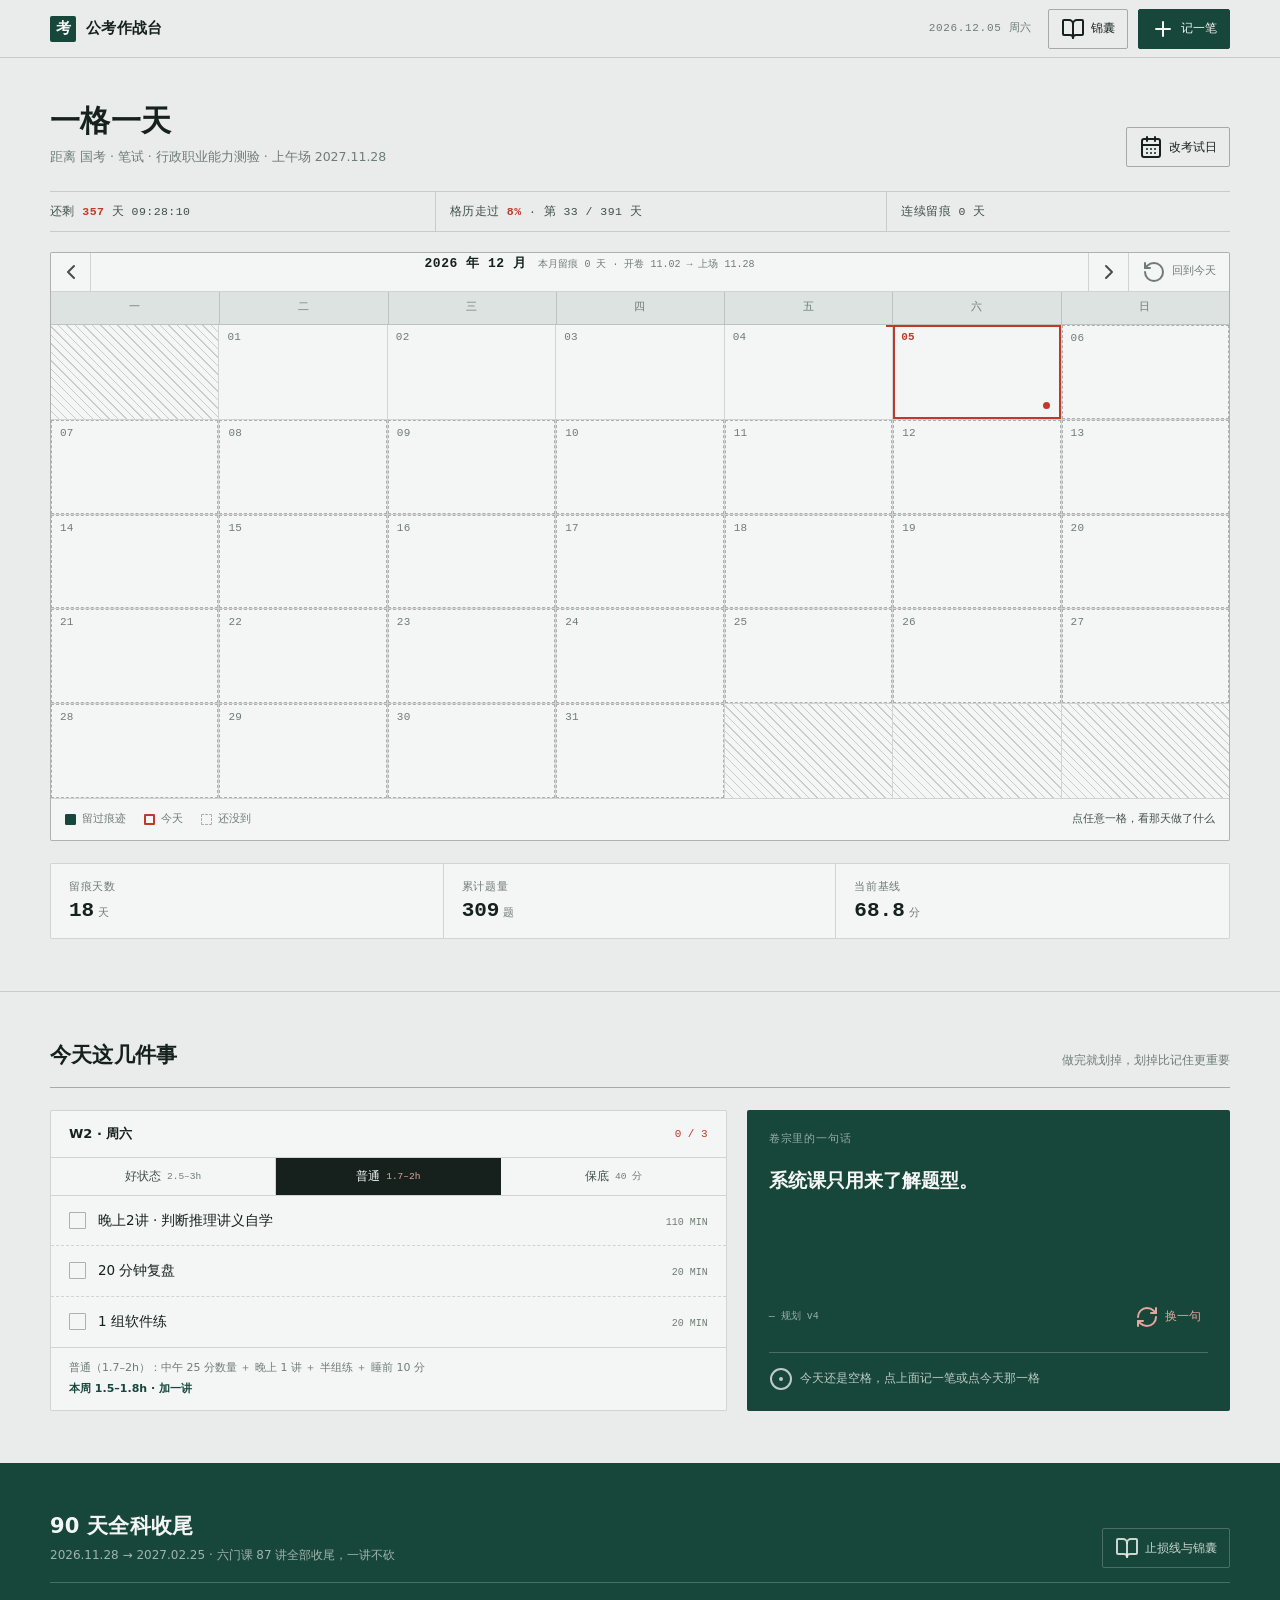
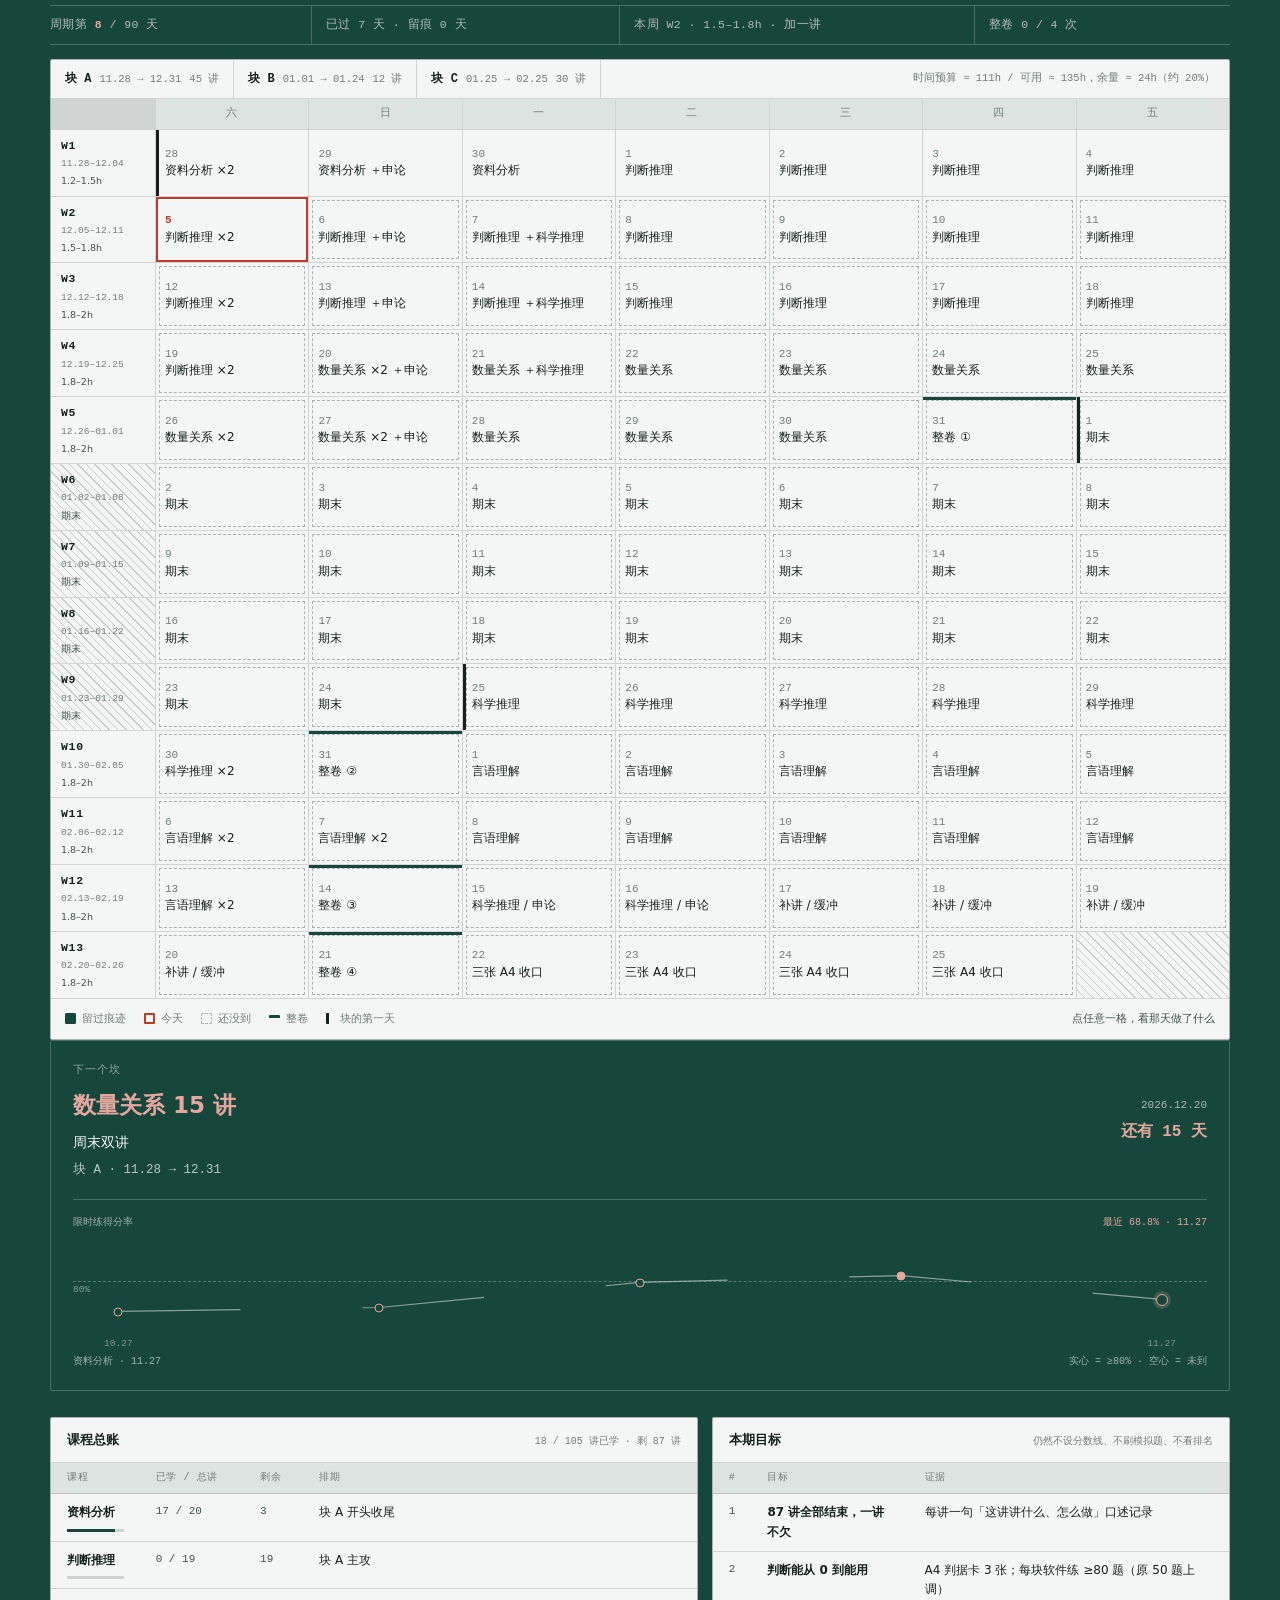
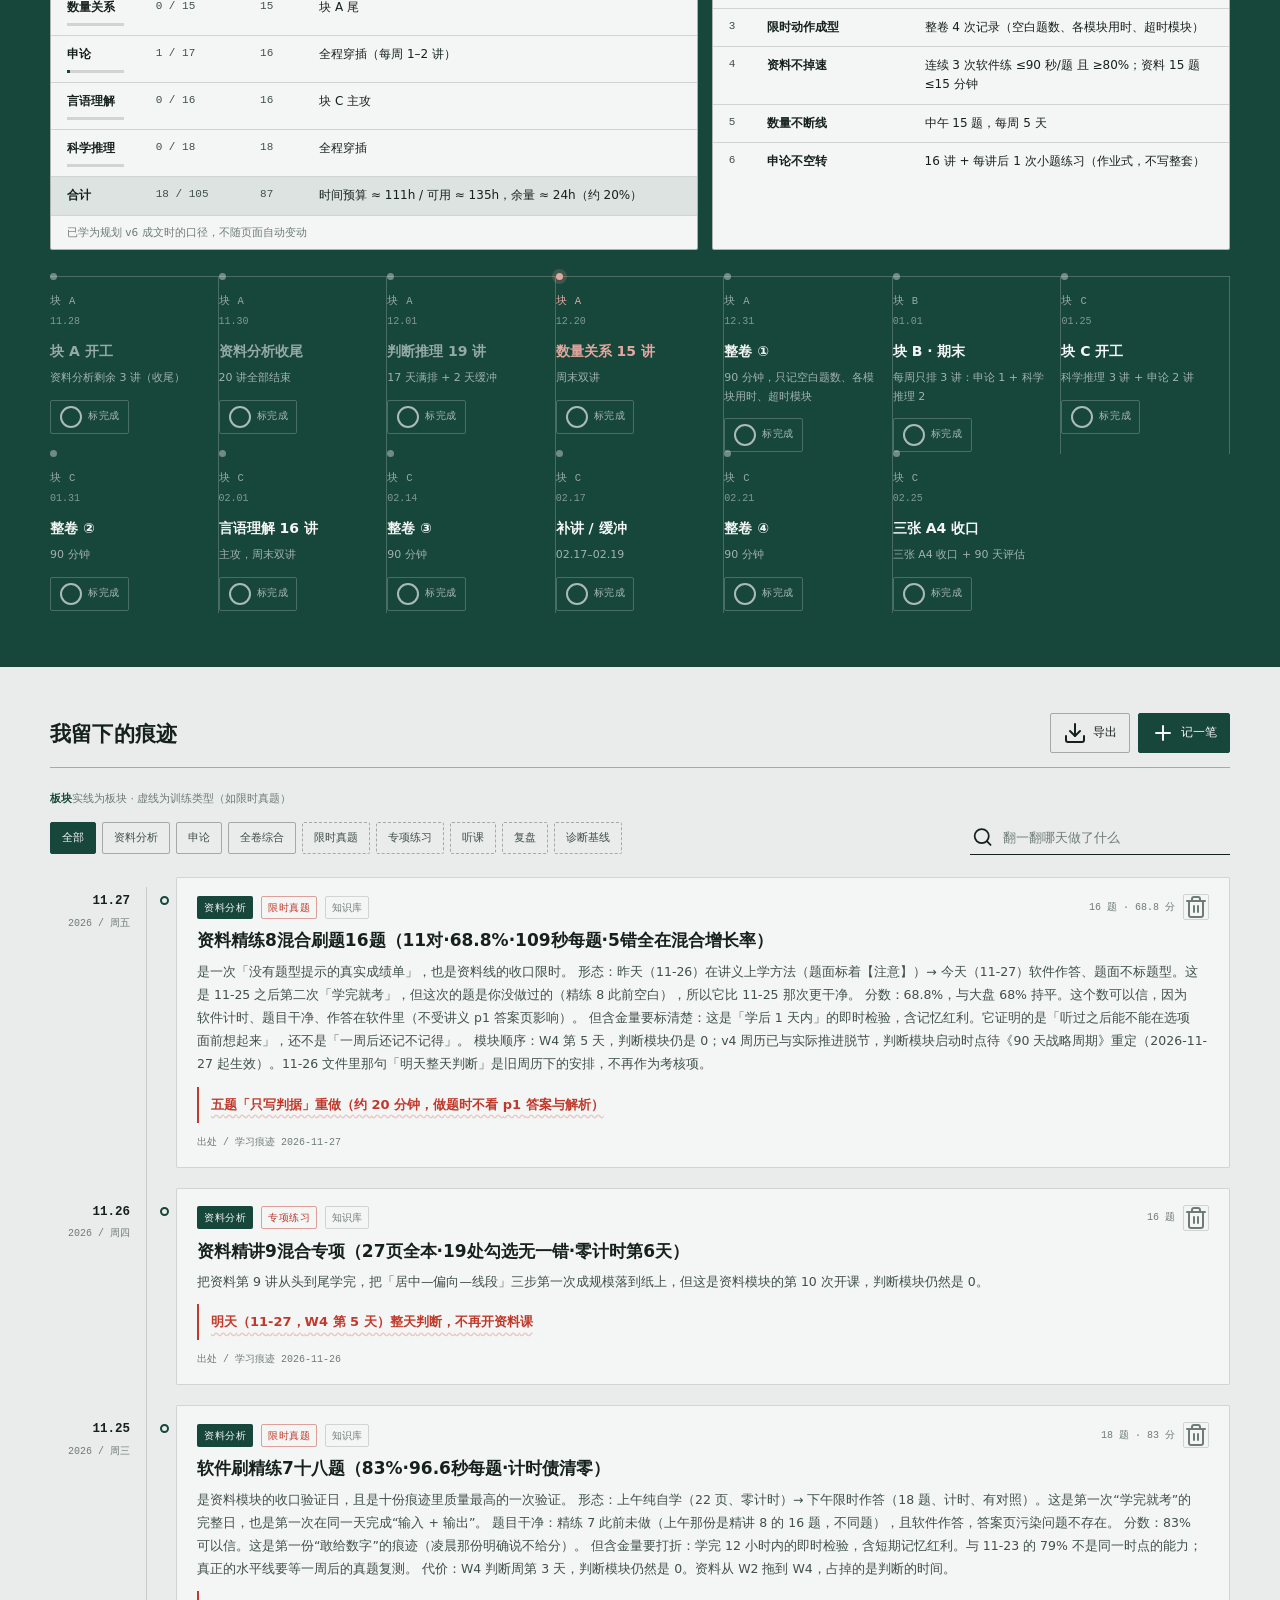
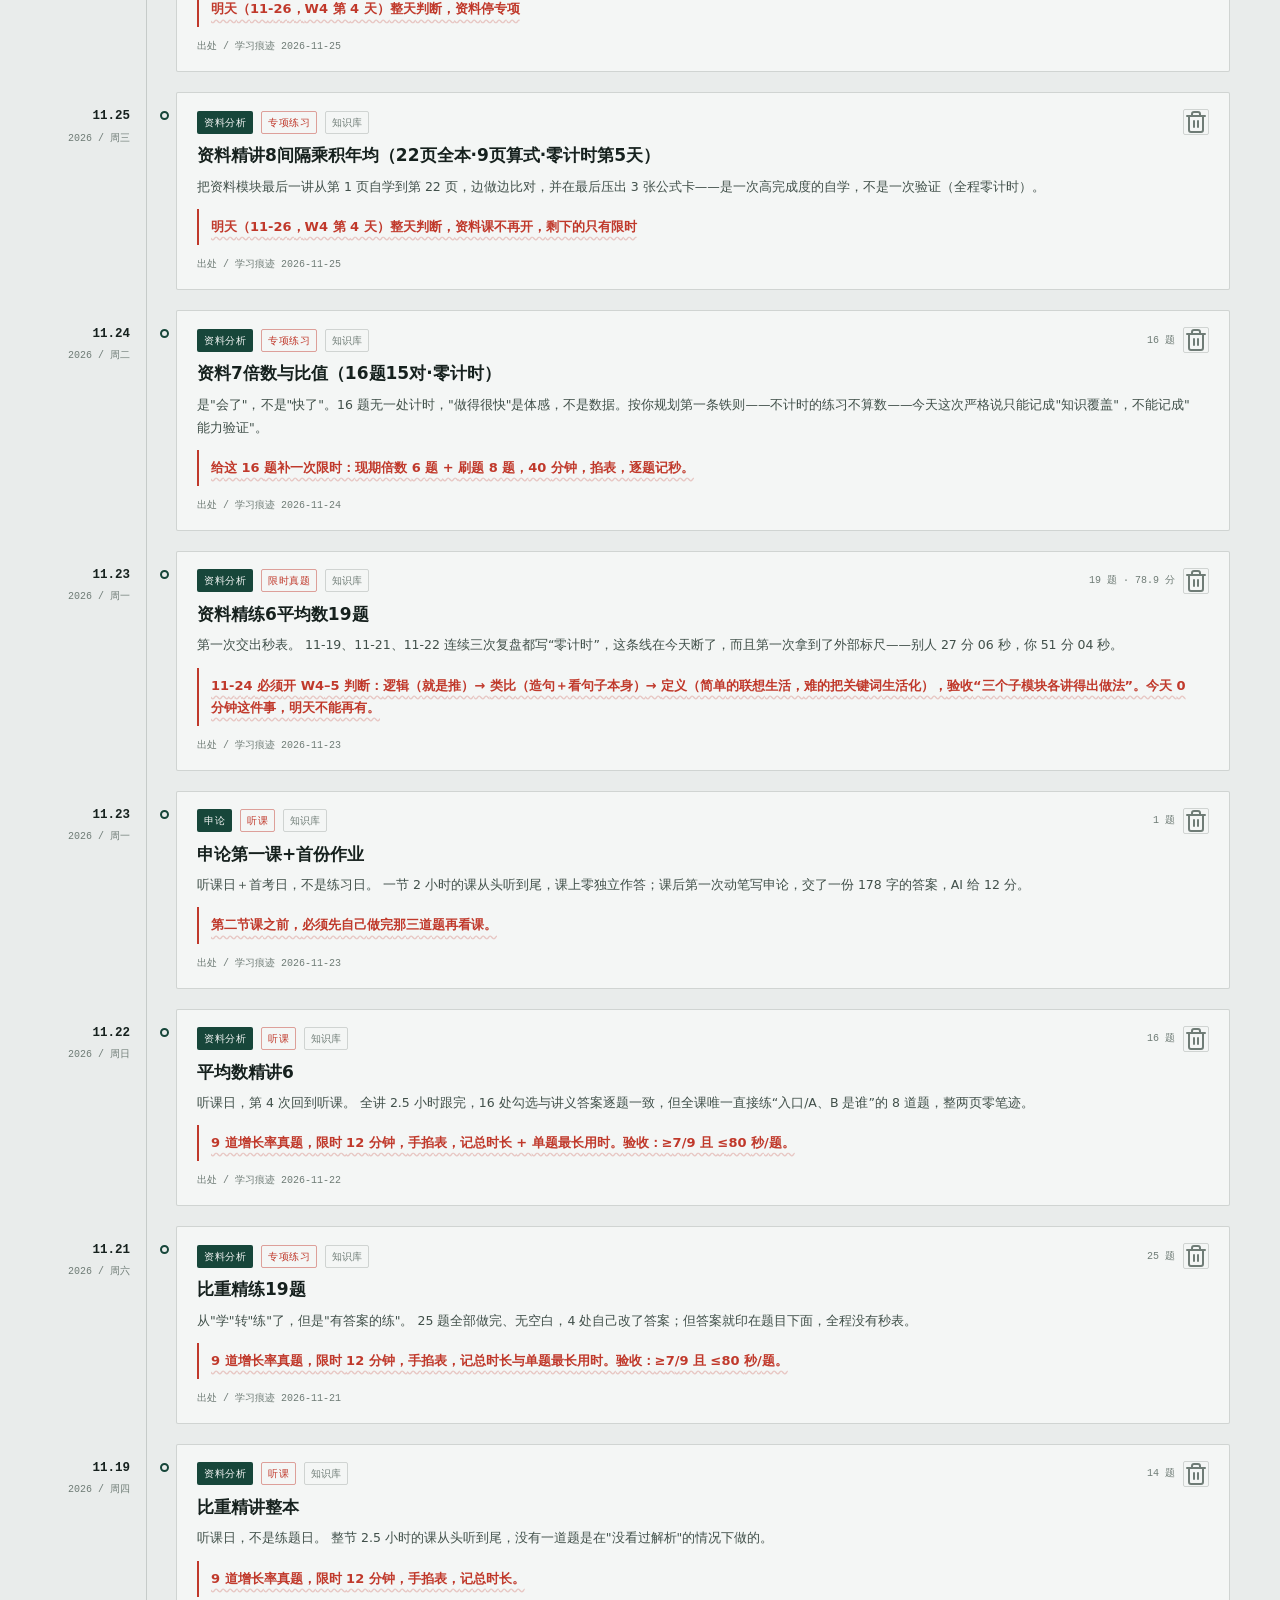
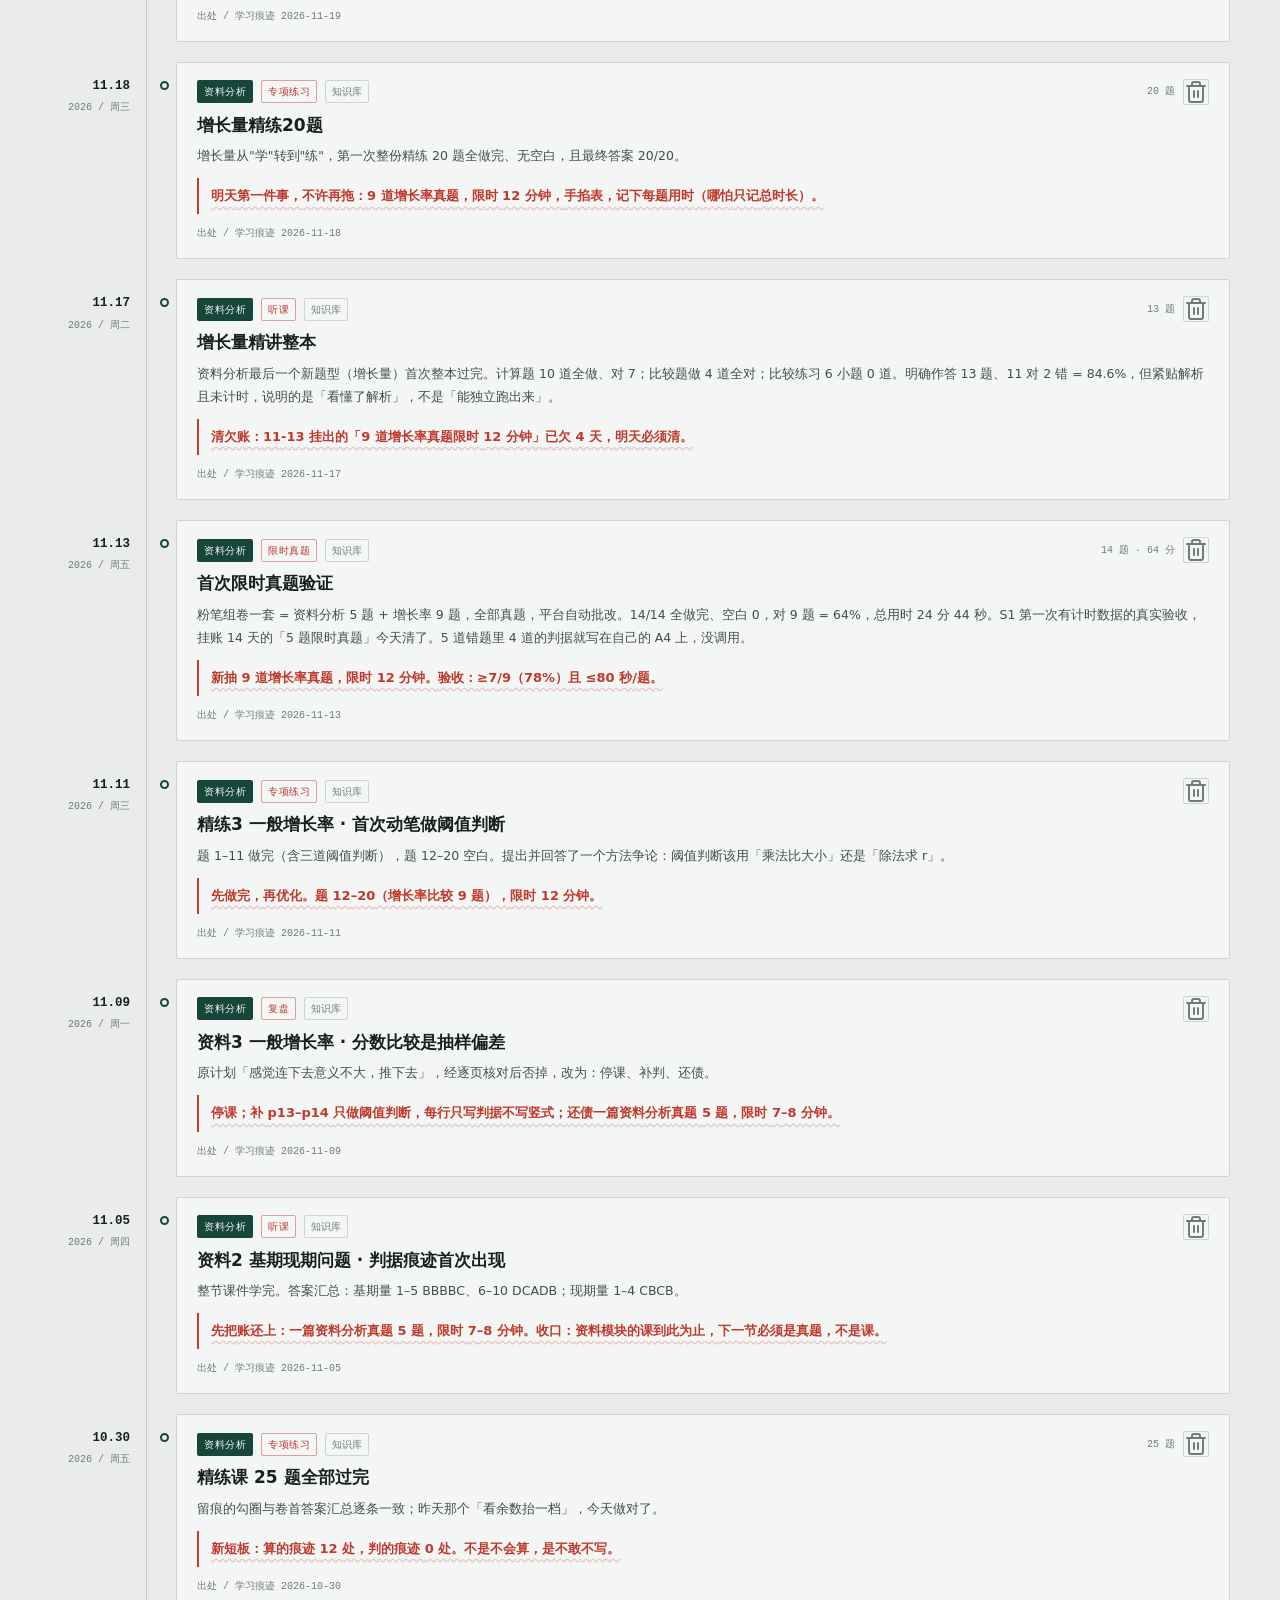
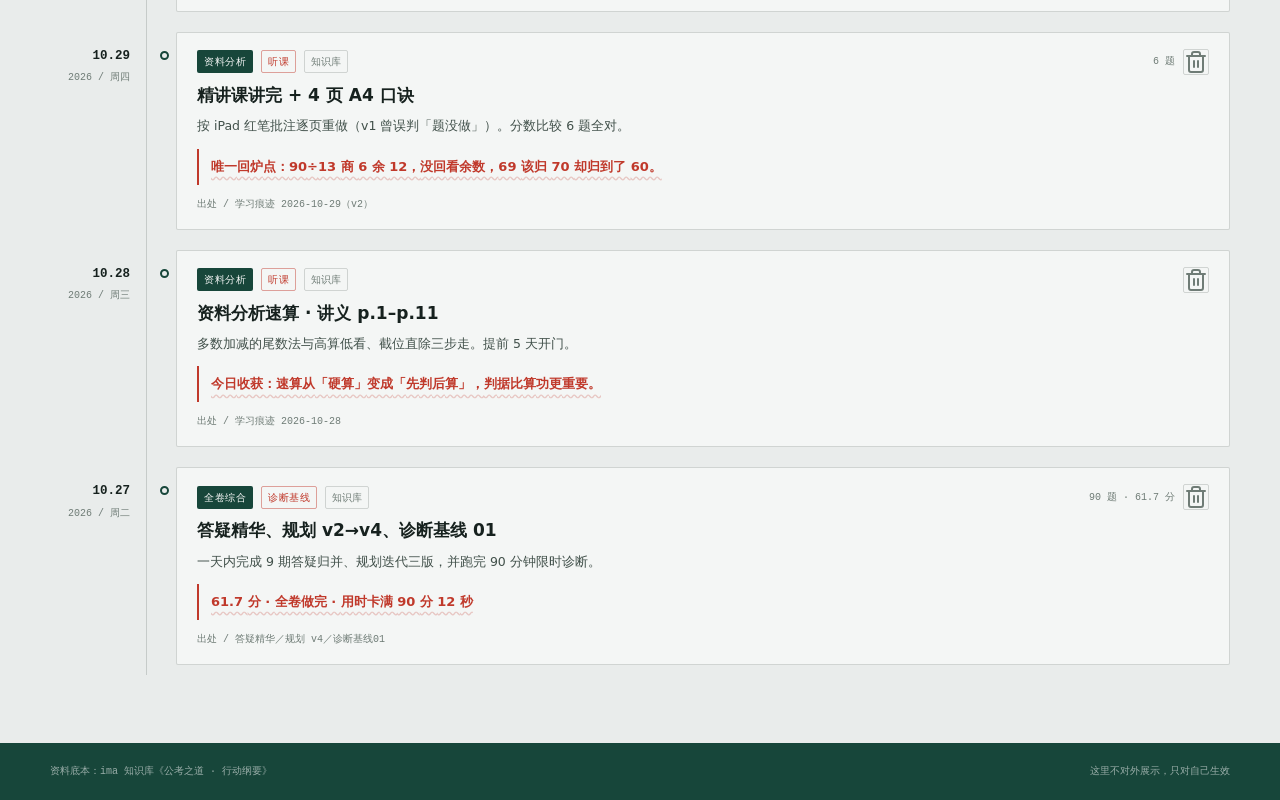
==== commit 25f8ff3e: "sync: rebuild" ====
--- a/src/index.html
+++ b/src/index.html
@@ -8,7 +8,7 @@
 <link rel="icon" href="data:image/svg+xml,%3Csvg xmlns='http://www.w3.org/2000/svg' viewBox='0 0 64 64'%3E%3Crect width='64' height='64' fill='%2317463A'/%3E%3Ctext x='32' y='45' font-size='38' text-anchor='middle' fill='%23E9ECEB' font-family='sans-serif' font-weight='bold'%3E考%3C/text%3E%3C/svg%3E">
 <title>公考作战台 · 一格一天</title>
 <!-- LSF-BOOTSTRAP-SLOT -->
-<link rel="stylesheet" href="styles.css?v=2608ef6ead">
+<link rel="stylesheet" href="styles.css?v=6712bf12ad">
 <style id="grid-fallback">
 /* 格历布局命脉内联兜底：ID 选择器优先级高于任何类规则。
    即使 styles.css 被缓存成旧版 / 未加载 / 旧 WebView 不认 minmax()，
@@ -26,7 +26,7 @@
     <span class="brand__name">公考作战台</span>
   </a>
   <div class="topbar__right">
-    <span class="topbar__date" id="topDate">2026.11.27 周五</span>
+    <span class="topbar__date" id="topDate">2026.11.28 周六</span>
     <button class="tbtn" id="refBtn" type="button" aria-expanded="false" aria-controls="drawer"><i data-lucide="book-open"></i>锦囊</button>
     <button class="tbtn tbtn--solid" id="addBtn" type="button" aria-expanded="false" aria-controls="traceModal"><i data-lucide="plus"></i>记一笔</button>
   </div>
@@ -46,9 +46,9 @@
       </div>
 
       <div class="statusline">
-        <span id="cdLine">还剩 <b>365</b> 天 11:56:49</span>
-        <span id="phaseLine">格历走过 <b>6%</b> · 第 25 / 391 天</span>
-        <span id="streakLine">连续留痕 7 天</span>
+        <span id="cdLine">还剩 <b>365</b> 天 07:14:41</span>
+        <span id="phaseLine">格历走过 <b>7%</b> · 第 26 / 391 天</span>
+        <span id="streakLine">连续留痕 0 天</span>
       </div>
 
       <div class="cal-panel">
@@ -62,7 +62,7 @@
           <button class="cal-nav__today is-current" id="calToday" data-cal="today" type="button"><svg xmlns="http://www.w3.org/2000/svg" width="24" height="24" viewBox="0 0 24 24" fill="none" stroke="currentColor" stroke-width="2" stroke-linecap="round" stroke-linejoin="round" data-lucide="rotate-ccw" class="lucide lucide-rotate-ccw"><path d="M3 12a9 9 0 1 0 9-9 9.75 9.75 0 0 0-6.74 2.74L3 8"></path><path d="M3 3v5h5"></path></svg>回到今天</button>
         </div>
         <div class="cal-weekhead" aria-hidden="true"><span>一</span><span>二</span><span>三</span><span>四</span><span>五</span><span>六</span><span>日</span></div>
-        <div class="cal-grid" id="calGrid" role="group" aria-label="备考格历"><div class="cell cell--pad" aria-hidden="true"></div><div class="cell cell--pad" aria-hidden="true"></div><div class="cell cell--pad" aria-hidden="true"></div><div class="cell cell--pad" aria-hidden="true"></div><div class="cell cell--pad" aria-hidden="true"></div><div class="cell cell--pad" aria-hidden="true"></div><button class="cell cell--past cell--outside" type="button" data-day="2026-11-01" aria-label="2026.11.01，不在备考区间"><span class="cell__d">01</span><span class="cell__mark"></span></button><button class="cell cell--past" type="button" data-day="2026-11-02" aria-label="2026.11.02"><span class="cell__d">02</span><span class="cell__mark"></span></button><button class="cell cell--past" type="button" data-day="2026-11-03" aria-label="2026.11.03"><span class="cell__d">03</span><span class="cell__mark"></span></button><button class="cell cell--past" type="button" data-day="2026-11-04" aria-label="2026.11.04"><span class="cell__d">04</span><span class="cell__mark"></span></button><button class="cell cell--done" type="button" data-day="2026-11-05" aria-label="2026.11.05，留过痕迹"><span class="cell__d">05</span><span class="cell__mark"><span class="cell__tick" aria-hidden="true"></span></span></button><button class="cell cell--past" type="button" data-day="2026-11-06" aria-label="2026.11.06"><span class="cell__d">06</span><span class="cell__mark"></span></button><button class="cell cell--past" type="button" data-day="2026-11-07" aria-label="2026.11.07"><span class="cell__d">07</span><span class="cell__mark"></span></button><button class="cell cell--past" type="button" data-day="2026-11-08" aria-label="2026.11.08"><span class="cell__d">08</span><span class="cell__mark"></span></button><button class="cell cell--done" type="button" data-day="2026-11-09" aria-label="2026.11.09，留过痕迹"><span class="cell__d">09</span><span class="cell__mark"><span class="cell__tick" aria-hidden="true"></span></span></button><button class="cell cell--past" type="button" data-day="2026-11-10" aria-label="2026.11.10"><span class="cell__d">10</span><span class="cell__mark"></span></button><button class="cell cell--done" type="button" data-day="2026-11-11" aria-label="2026.11.11，留过痕迹"><span class="cell__d">11</span><span class="cell__mark"><span class="cell__tick" aria-hidden="true"></span></span></button><button class="cell cell--past" type="button" data-day="2026-11-12" aria-label="2026.11.12"><span class="cell__d">12</span><span class="cell__mark"></span></button><button class="cell cell--done" type="button" data-day="2026-11-13" aria-label="2026.11.13，留过痕迹"><span class="cell__d">13</span><span class="cell__mark"><span class="cell__tick" aria-hidden="true"></span></span></button><button class="cell cell--past" type="button" data-day="2026-11-14" aria-label="2026.11.14"><span class="cell__d">14</span><span class="cell__mark"></span></button><button class="cell cell--past" type="button" data-day="2026-11-15" aria-label="2026.11.15"><span class="cell__d">15</span><span class="cell__mark"></span></button><button class="cell cell--past" type="button" data-day="2026-11-16" aria-label="2026.11.16"><span class="cell__d">16</span><span class="cell__mark"></span></button><button class="cell cell--done" type="button" data-day="2026-11-17" aria-label="2026.11.17，留过痕迹"><span class="cell__d">17</span><span class="cell__mark"><span class="cell__tick" aria-hidden="true"></span></span></button><button class="cell cell--done" type="button" data-day="2026-11-18" aria-label="2026.11.18，留过痕迹"><span class="cell__d">18</span><span class="cell__mark"><span class="cell__tick" aria-hidden="true"></span></span></button><button class="cell cell--done" type="button" data-day="2026-11-19" aria-label="2026.11.19，留过痕迹"><span class="cell__d">19</span><span class="cell__mark"><span class="cell__tick" aria-hidden="true"></span></span></button><button class="cell cell--past" type="button" data-day="2026-11-20" aria-label="2026.11.20"><span class="cell__d">20</span><span class="cell__mark"></span></button><button class="cell cell--done" type="button" data-day="2026-11-21" aria-label="2026.11.21，留过痕迹"><span class="cell__d">21</span><span class="cell__mark"><span class="cell__tick" aria-hidden="true"></span></span></button><button class="cell cell--done" type="button" data-day="2026-11-22" aria-label="2026.11.22，留过痕迹"><span class="cell__d">22</span><span class="cell__mark"><span class="cell__tick" aria-hidden="true"></span></span></button><button class="cell cell--done" type="button" data-day="2026-11-23" aria-label="2026.11.23，留过痕迹"><span class="cell__d">23</span><span class="cell__mark"><span class="cell__tick" aria-hidden="true"></span></span></button><button class="cell cell--done" type="button" data-day="2026-11-24" aria-label="2026.11.24，留过痕迹"><span class="cell__d">24</span><span class="cell__mark"><span class="cell__tick" aria-hidden="true"></span></span></button><button class="cell cell--done" type="button" data-day="2026-11-25" aria-label="2026.11.25，留过痕迹"><span class="cell__d">25</span><span class="cell__mark"><span class="cell__tick" aria-hidden="true"></span></span></button><button class="cell cell--done" type="button" data-day="2026-11-26" aria-label="2026.11.26，留过痕迹"><span class="cell__d">26</span><span class="cell__mark"><span class="cell__tick" aria-hidden="true"></span></span></button><button class="cell cell--done cell--today" type="button" data-day="2026-11-27" aria-label="2026.11.27，留过痕迹"><span class="cell__d">27</span><span class="cell__mark"><span class="cell__tick" aria-hidden="true"></span></span></button><button class="cell cell--future" type="button" data-day="2026-11-28" aria-label="2026.11.28，还没到"><span class="cell__d">28</span><span class="cell__mark"></span></button><button class="cell cell--future" type="button" data-day="2026-11-29" aria-label="2026.11.29，还没到"><span class="cell__d">29</span><span class="cell__mark"></span></button><button class="cell cell--future" type="button" data-day="2026-11-30" aria-label="2026.11.30，还没到"><span class="cell__d">30</span><span class="cell__mark"></span></button><div class="cell cell--pad" aria-hidden="true"></div><div class="cell cell--pad" aria-hidden="true"></div><div class="cell cell--pad" aria-hidden="true"></div><div class="cell cell--pad" aria-hidden="true"></div><div class="cell cell--pad" aria-hidden="true"></div><div class="cell cell--pad" aria-hidden="true"></div></div>
+        <div class="cal-grid" id="calGrid" role="group" aria-label="备考格历"><div class="cell cell--pad" aria-hidden="true"></div><div class="cell cell--pad" aria-hidden="true"></div><div class="cell cell--pad" aria-hidden="true"></div><div class="cell cell--pad" aria-hidden="true"></div><div class="cell cell--pad" aria-hidden="true"></div><div class="cell cell--pad" aria-hidden="true"></div><button class="cell cell--past cell--outside" type="button" data-day="2026-11-01" aria-label="2026.11.01，不在备考区间"><span class="cell__d">01</span><span class="cell__mark"></span></button><button class="cell cell--past" type="button" data-day="2026-11-02" aria-label="2026.11.02"><span class="cell__d">02</span><span class="cell__mark"></span></button><button class="cell cell--past" type="button" data-day="2026-11-03" aria-label="2026.11.03"><span class="cell__d">03</span><span class="cell__mark"></span></button><button class="cell cell--past" type="button" data-day="2026-11-04" aria-label="2026.11.04"><span class="cell__d">04</span><span class="cell__mark"></span></button><button class="cell cell--done" type="button" data-day="2026-11-05" aria-label="2026.11.05，留过痕迹"><span class="cell__d">05</span><span class="cell__mark"><span class="cell__tick" aria-hidden="true"></span></span></button><button class="cell cell--past" type="button" data-day="2026-11-06" aria-label="2026.11.06"><span class="cell__d">06</span><span class="cell__mark"></span></button><button class="cell cell--past" type="button" data-day="2026-11-07" aria-label="2026.11.07"><span class="cell__d">07</span><span class="cell__mark"></span></button><button class="cell cell--past" type="button" data-day="2026-11-08" aria-label="2026.11.08"><span class="cell__d">08</span><span class="cell__mark"></span></button><button class="cell cell--done" type="button" data-day="2026-11-09" aria-label="2026.11.09，留过痕迹"><span class="cell__d">09</span><span class="cell__mark"><span class="cell__tick" aria-hidden="true"></span></span></button><button class="cell cell--past" type="button" data-day="2026-11-10" aria-label="2026.11.10"><span class="cell__d">10</span><span class="cell__mark"></span></button><button class="cell cell--done" type="button" data-day="2026-11-11" aria-label="2026.11.11，留过痕迹"><span class="cell__d">11</span><span class="cell__mark"><span class="cell__tick" aria-hidden="true"></span></span></button><button class="cell cell--past" type="button" data-day="2026-11-12" aria-label="2026.11.12"><span class="cell__d">12</span><span class="cell__mark"></span></button><button class="cell cell--done" type="button" data-day="2026-11-13" aria-label="2026.11.13，留过痕迹"><span class="cell__d">13</span><span class="cell__mark"><span class="cell__tick" aria-hidden="true"></span></span></button><button class="cell cell--past" type="button" data-day="2026-11-14" aria-label="2026.11.14"><span class="cell__d">14</span><span class="cell__mark"></span></button><button class="cell cell--past" type="button" data-day="2026-11-15" aria-label="2026.11.15"><span class="cell__d">15</span><span class="cell__mark"></span></button><button class="cell cell--past" type="button" data-day="2026-11-16" aria-label="2026.11.16"><span class="cell__d">16</span><span class="cell__mark"></span></button><button class="cell cell--done" type="button" data-day="2026-11-17" aria-label="2026.11.17，留过痕迹"><span class="cell__d">17</span><span class="cell__mark"><span class="cell__tick" aria-hidden="true"></span></span></button><button class="cell cell--done" type="button" data-day="2026-11-18" aria-label="2026.11.18，留过痕迹"><span class="cell__d">18</span><span class="cell__mark"><span class="cell__tick" aria-hidden="true"></span></span></button><button class="cell cell--done" type="button" data-day="2026-11-19" aria-label="2026.11.19，留过痕迹"><span class="cell__d">19</span><span class="cell__mark"><span class="cell__tick" aria-hidden="true"></span></span></button><button class="cell cell--past" type="button" data-day="2026-11-20" aria-label="2026.11.20"><span class="cell__d">20</span><span class="cell__mark"></span></button><button class="cell cell--done" type="button" data-day="2026-11-21" aria-label="2026.11.21，留过痕迹"><span class="cell__d">21</span><span class="cell__mark"><span class="cell__tick" aria-hidden="true"></span></span></button><button class="cell cell--done" type="button" data-day="2026-11-22" aria-label="2026.11.22，留过痕迹"><span class="cell__d">22</span><span class="cell__mark"><span class="cell__tick" aria-hidden="true"></span></span></button><button class="cell cell--done" type="button" data-day="2026-11-23" aria-label="2026.11.23，留过痕迹"><span class="cell__d">23</span><span class="cell__mark"><span class="cell__tick" aria-hidden="true"></span></span></button><button class="cell cell--done" type="button" data-day="2026-11-24" aria-label="2026.11.24，留过痕迹"><span class="cell__d">24</span><span class="cell__mark"><span class="cell__tick" aria-hidden="true"></span></span></button><button class="cell cell--done" type="button" data-day="2026-11-25" aria-label="2026.11.25，留过痕迹"><span class="cell__d">25</span><span class="cell__mark"><span class="cell__tick" aria-hidden="true"></span></span></button><button class="cell cell--done" type="button" data-day="2026-11-26" aria-label="2026.11.26，留过痕迹"><span class="cell__d">26</span><span class="cell__mark"><span class="cell__tick" aria-hidden="true"></span></span></button><button class="cell cell--done" type="button" data-day="2026-11-27" aria-label="2026.11.27，留过痕迹"><span class="cell__d">27</span><span class="cell__mark"><span class="cell__tick" aria-hidden="true"></span></span></button><button class="cell cell--today" type="button" data-day="2026-11-28" aria-label="2026.11.28，今天"><span class="cell__d">28</span><span class="cell__mark"></span></button><button class="cell cell--future" type="button" data-day="2026-11-29" aria-label="2026.11.29，还没到"><span class="cell__d">29</span><span class="cell__mark"></span></button><button class="cell cell--future" type="button" data-day="2026-11-30" aria-label="2026.11.30，还没到"><span class="cell__d">30</span><span class="cell__mark"></span></button><div class="cell cell--pad" aria-hidden="true"></div><div class="cell cell--pad" aria-hidden="true"></div><div class="cell cell--pad" aria-hidden="true"></div><div class="cell cell--pad" aria-hidden="true"></div><div class="cell cell--pad" aria-hidden="true"></div><div class="cell cell--pad" aria-hidden="true"></div></div>
         <div class="cal-legend">
           <span><i class="lg lg--done"></i>留过痕迹</span>
           <span><i class="lg lg--today"></i>今天</span>
@@ -79,49 +79,79 @@
   <section class="today" id="today">
     <div class="wrap">
       <header class="sec-head">
-        <h2 data-seg>今天这四件事</h2>
+        <h2 data-seg>今天这几件事</h2>
         <p class="sec-note">做完就划掉，划掉比记住更重要</p>
       </header>
       <div class="today-grid">
         <div class="panel">
-          <div class="panel__head"><span>今日清单</span><span class="panel__count" id="taskRing">0 / 4</span></div>
-          <ul class="tasks" id="taskList"><li><button class="task" type="button" data-task="a" aria-pressed="false"><span class="task__box"></span><span class="task__txt">资料<wbr>分析 <wbr>15 <wbr>题，<wbr>每<wbr>道<wbr>都留<wbr>判<wbr>的<wbr>痕迹</span><span class="task__min">25 MIN</span></button></li><li><button class="task" type="button" data-task="b" aria-pressed="false"><span class="task__box"></span><span class="task__txt">数量<wbr>关系 <wbr>15 <wbr>题，<wbr>同类<wbr>不再<wbr>错</span><span class="task__min">25 MIN</span></button></li><li><button class="task" type="button" data-task="c" aria-pressed="false"><span class="task__box"></span><span class="task__txt">复<wbr>盘 <wbr>3 <wbr>道<wbr>错<wbr>题，<wbr>只写<wbr>能<wbr>复<wbr>用<wbr>的<wbr>那句</span><span class="task__min">20 MIN</span></button></li><li><button class="task" type="button" data-task="d" aria-pressed="false"><span class="task__box"></span><span class="task__txt">翻<wbr>一遍<wbr>自己<wbr>写的<wbr>一<wbr>页<wbr>纸</span><span class="task__min">10 MIN</span></button></li></ul>
-          <p class="panel__foot">勾选状态按日期保存，每天自动翻新</p>
+          <div class="panel__head"><span id="taskTitle">W1 · 周六</span><span class="panel__count" id="taskRing">0 / 2</span></div>
+          <div class="tiers" id="tiers" role="group" aria-label="今天按哪一档过"><button class="tier" type="button" data-tier="good" aria-pressed="false">好<wbr>状态<span>2.5–3h</span></button><button class="tier is-active" type="button" data-tier="normal" aria-pressed="true">普通<span>1.7–2h</span></button><button class="tier" type="button" data-tier="low" aria-pressed="false">保<wbr>底<span>40 分</span></button></div>
+          <ul class="tasks" id="taskList"><li><button class="task" type="button" data-task="lecture" aria-pressed="false"><span class="task__box"></span><span class="task__txt">晚上<wbr>2<wbr>讲 · <wbr>资料<wbr>分析<wbr>讲义<wbr>自学</span><span class="task__min">110 MIN</span></button></li><li><button class="task" type="button" data-task="review" aria-pressed="false"><span class="task__box"></span><span class="task__txt">20 <wbr>分钟<wbr>复<wbr>盘</span><span class="task__min">20 MIN</span></button></li></ul>
+          <p class="panel__foot" id="taskFoot">普通<wbr>（<wbr>1.7<wbr>–<wbr>2h）：<wbr>中午 <wbr>25 <wbr>分<wbr>数量 <wbr>＋ <wbr>晚上 <wbr>1 <wbr>讲 <wbr>＋ <wbr>半<wbr>组<wbr>练 <wbr>＋ <wbr>睡前 <wbr>10 <wbr>分<span class="panel__ramp">本周 1.2–1.5h · 先<wbr>稳<wbr>住，<wbr>不<wbr>追<wbr>量</span></p>
         </div>
         <aside class="quote-panel">
           <p class="quote-panel__label">卷宗里的一句话</p>
-          <blockquote class="quote" id="quoteText">模<wbr>考<wbr>只<wbr>测<wbr>时间<wbr>分配。</blockquote>
-          <div class="quote-panel__foot"><span id="quoteSrc">— 规划 v4</span><button class="tbtn tbtn--text" id="quoteBtn" type="button"><i data-lucide="refresh-cw"></i>换一句</button></div>
-          <div class="todayflag" id="todayFlag"><svg xmlns="http://www.w3.org/2000/svg" width="24" height="24" viewBox="0 0 24 24" fill="none" stroke="currentColor" stroke-width="2" stroke-linecap="round" stroke-linejoin="round" data-lucide="check-check" class="lucide lucide-check-check"><path d="M18 6 7 17l-5-5"></path><path d="m22 10-7.5 7.5L13 16"></path></svg>今天<wbr>已经<wbr>留过<wbr>痕迹<wbr>了，<wbr>继续<wbr>保持</div>
+          <blockquote class="quote" id="quoteText">空白<wbr>题<wbr>数<wbr>是<wbr>第一<wbr>指标，<wbr>正确<wbr>率<wbr>是<wbr>第二<wbr>指标。</blockquote>
+          <div class="quote-panel__foot"><span id="quoteSrc">— 答疑精华</span><button class="tbtn tbtn--text" id="quoteBtn" type="button"><i data-lucide="refresh-cw"></i>换一句</button></div>
+          <div class="todayflag" id="todayFlag"><svg xmlns="http://www.w3.org/2000/svg" width="24" height="24" viewBox="0 0 24 24" fill="none" stroke="currentColor" stroke-width="2" stroke-linecap="round" stroke-linejoin="round" data-lucide="circle-dot" class="lucide lucide-circle-dot"><circle cx="12" cy="12" r="10"></circle><circle cx="12" cy="12" r="1"></circle></svg>今天<wbr>还是<wbr>空格，<wbr>点<wbr>上面<wbr>记<wbr>一<wbr>笔<wbr>或<wbr>点<wbr>今天<wbr>那一<wbr>格</div>
         </aside>
       </div>
     </div>
   </section>
 
-  <!-- ========== 接下来 ========== -->
-  <section class="axis" id="axis">
+  <!-- ========== 本期规划（知识库《规划 v6》90 天全科收尾） ========== -->
+  <section class="plan" id="axis">
     <div class="wrap">
       <header class="sec-head sec-head--light">
-        <h2 data-seg>接下来要过的坎</h2>
-        <p class="sec-note">按考试日自动推算，改日期后整条重排</p>
+        <div>
+          <h2 data-seg>90 天全科收尾</h2>
+          <p class="sec-note">2026.11.28 → 2027.02.25 · 六门课 87 讲全部收尾，一讲不砍</p>
+        </div>
+        <button class="tbtn tbtn--ghost" id="refBtn2" type="button" aria-expanded="false" aria-controls="drawer"><i data-lucide="book-open"></i>止损线与锦囊</button>
       </header>
+
+      <div class="cyc-status" id="cycStatus"><span>周期第 <b>1</b> / 90 天</span><span>已过 0 天 · 留痕 0 天</span><span>本周 W1 · 1.2–1.5h · 先<wbr>稳<wbr>住，<wbr>不<wbr>追<wbr>量</span><span>整卷 0 / 4 次</span></div>
+
+      <div class="cyc-panel">
+        <div class="cyc-panel__head">
+          <div class="cyc-blocks" id="cycleBlocks"><button class="cycblk" type="button" data-block="A" aria-pressed="false"><b>块 A</b><span>11.28 → 12.31</span><span>45 讲</span></button><button class="cycblk" type="button" data-block="B" aria-pressed="false"><b>块 B</b><span>01.01 → 01.24</span><span>12 讲</span></button><button class="cycblk" type="button" data-block="C" aria-pressed="false"><b>块 C</b><span>01.25 → 02.25</span><span>30 讲</span></button></div>
+          <span class="cyc-panel__sum" id="cycBudget">时间预算 ≈ 111h / 可用 ≈ 135h，余量 ≈ 24h（约 20%）</span>
+        </div>
+        <div class="cyc" id="cycleGrid" role="group" aria-label="90 天周期墙"><div class="cyc__cor" aria-hidden="true"></div><div class="cyc__h" aria-hidden="true">六</div><div class="cyc__h" aria-hidden="true">日</div><div class="cyc__h" aria-hidden="true">一</div><div class="cyc__h" aria-hidden="true">二</div><div class="cyc__h" aria-hidden="true">三</div><div class="cyc__h" aria-hidden="true">四</div><div class="cyc__h" aria-hidden="true">五</div><div class="cyc__wk"><b>W1</b><span>11.28–12.04</span><em>1.2–1.5h</em></div><button class="cyc__day is-b-A  is-today is-past  is-first" type="button" data-day="2026-11-28" aria-label="2026.11.28 · 第 1 天 · 块 A，资料分析 ×2，今天" style=""><b class="cyc__d">28</b><span class="cyc__c" data-s="资×2">资料<wbr>分析 <wbr>×<wbr>2</span></button><button class="cyc__day is-b-A   is-future  " type="button" data-day="2026-11-29" aria-label="2026.11.29 · 第 2 天 · 块 A，资料分析 ＋申论" style=""><b class="cyc__d">29</b><span class="cyc__c" data-s="资">资料<wbr>分析 <wbr>＋<wbr>申论</span></button><button class="cyc__day is-b-A   is-future  " type="button" data-day="2026-11-30" aria-label="2026.11.30 · 第 3 天 · 块 A，资料分析" style=""><b class="cyc__d">30</b><span class="cyc__c" data-s="资">资料<wbr>分析</span></button><button class="cyc__day is-b-A   is-future  " type="button" data-day="2026-12-01" aria-label="2026.12.01 · 第 4 天 · 块 A，判断推理" style=""><b class="cyc__d">1</b><span class="cyc__c" data-s="判">判断<wbr>推理</span></button><button class="cyc__day is-b-A   is-future  " type="button" data-day="2026-12-02" aria-label="2026.12.02 · 第 5 天 · 块 A，判断推理" style=""><b class="cyc__d">2</b><span class="cyc__c" data-s="判">判断<wbr>推理</span></button><button class="cyc__day is-b-A   is-future  " type="button" data-day="2026-12-03" aria-label="2026.12.03 · 第 6 天 · 块 A，判断推理" style=""><b class="cyc__d">3</b><span class="cyc__c" data-s="判">判断<wbr>推理</span></button><button class="cyc__day is-b-A   is-future  " type="button" data-day="2026-12-04" aria-label="2026.12.04 · 第 7 天 · 块 A，判断推理" style=""><b class="cyc__d">4</b><span class="cyc__c" data-s="判">判断<wbr>推理</span></button><div class="cyc__wk"><b>W2</b><span>12.05–12.11</span><em>1.5–1.8h</em></div><button class="cyc__day is-b-A   is-future  " type="button" data-day="2026-12-05" aria-label="2026.12.05 · 第 8 天 · 块 A，判断推理 ×2" style=""><b class="cyc__d">5</b><span class="cyc__c" data-s="判×2">判断<wbr>推理 <wbr>×<wbr>2</span></button><button class="cyc__day is-b-A   is-future  " type="button" data-day="2026-12-06" aria-label="2026.12.06 · 第 9 天 · 块 A，判断推理 ＋申论" style=""><b class="cyc__d">6</b><span class="cyc__c" data-s="判">判断<wbr>推理 <wbr>＋<wbr>申论</span></button><button class="cyc__day is-b-A   is-future  " type="button" data-day="2026-12-07" aria-label="2026.12.07 · 第 10 天 · 块 A，判断推理 ＋科学推理" style=""><b class="cyc__d">7</b><span class="cyc__c" data-s="判">判断<wbr>推理 <wbr>＋<wbr>科学<wbr>推理</span></button><button class="cyc__day is-b-A   is-future  " type="button" data-day="2026-12-08" aria-label="2026.12.08 · 第 11 天 · 块 A，判断推理" style=""><b class="cyc__d">8</b><span class="cyc__c" data-s="判">判断<wbr>推理</span></button><button class="cyc__day is-b-A   is-future  " type="button" data-day="2026-12-09" aria-label="2026.12.09 · 第 12 天 · 块 A，判断推理" style=""><b class="cyc__d">9</b><span class="cyc__c" data-s="判">判断<wbr>推理</span></button><button class="cyc__day is-b-A   is-future  " type="button" data-day="2026-12-10" aria-label="2026.12.10 · 第 13 天 · 块 A，判断推理" style=""><b class="cyc__d">10</b><span class="cyc__c" data-s="判">判断<wbr>推理</span></button><button class="cyc__day is-b-A   is-future  " type="button" data-day="2026-12-11" aria-label="2026.12.11 · 第 14 天 · 块 A，判断推理" style=""><b class="cyc__d">11</b><span class="cyc__c" data-s="判">判断<wbr>推理</span></button><div class="cyc__wk"><b>W3</b><span>12.12–12.18</span><em>1.8–2h</em></div><button class="cyc__day is-b-A   is-future  " type="button" data-day="2026-12-12" aria-label="2026.12.12 · 第 15 天 · 块 A，判断推理 ×2" style=""><b class="cyc__d">12</b><span class="cyc__c" data-s="判×2">判断<wbr>推理 <wbr>×<wbr>2</span></button><button class="cyc__day is-b-A   is-future  " type="button" data-day="2026-12-13" aria-label="2026.12.13 · 第 16 天 · 块 A，判断推理 ＋申论" style=""><b class="cyc__d">13</b><span class="cyc__c" data-s="判">判断<wbr>推理 <wbr>＋<wbr>申论</span></button><button class="cyc__day is-b-A   is-future  " type="button" data-day="2026-12-14" aria-label="2026.12.14 · 第 17 天 · 块 A，判断推理 ＋科学推理" style=""><b class="cyc__d">14</b><span class="cyc__c" data-s="判">判断<wbr>推理 <wbr>＋<wbr>科学<wbr>推理</span></button><button class="cyc__day is-b-A   is-future  " type="button" data-day="2026-12-15" aria-label="2026.12.15 · 第 18 天 · 块 A，判断推理" style=""><b class="cyc__d">15</b><span class="cyc__c" data-s="判">判断<wbr>推理</span></button><button class="cyc__day is-b-A   is-future  " type="button" data-day="2026-12-16" aria-label="2026.12.16 · 第 19 天 · 块 A，判断推理" style=""><b class="cyc__d">16</b><span class="cyc__c" data-s="判">判断<wbr>推理</span></button><button class="cyc__day is-b-A   is-future  " type="button" data-day="2026-12-17" aria-label="2026.12.17 · 第 20 天 · 块 A，判断推理" style=""><b class="cyc__d">17</b><span class="cyc__c" data-s="判">判断<wbr>推理</span></button><button class="cyc__day is-b-A   is-future  " type="button" data-day="2026-12-18" aria-label="2026.12.18 · 第 21 天 · 块 A，判断推理" style=""><b class="cyc__d">18</b><span class="cyc__c" data-s="判">判断<wbr>推理</span></button><div class="cyc__wk"><b>W4</b><span>12.19–12.25</span><em>1.8–2h</em></div><button class="cyc__day is-b-A   is-future  " type="button" data-day="2026-12-19" aria-label="2026.12.19 · 第 22 天 · 块 A，判断推理 ×2" style=""><b class="cyc__d">19</b><span class="cyc__c" data-s="判×2">判断<wbr>推理 <wbr>×<wbr>2</span></button><button class="cyc__day is-b-A   is-future  " type="button" data-day="2026-12-20" aria-label="2026.12.20 · 第 23 天 · 块 A，数量关系 ×2 ＋申论" style=""><b class="cyc__d">20</b><span class="cyc__c" data-s="数×2">数量<wbr>关系 <wbr>×<wbr>2 <wbr>＋<wbr>申论</span></button><button class="cyc__day is-b-A   is-future  " type="button" data-day="2026-12-21" aria-label="2026.12.21 · 第 24 天 · 块 A，数量关系 ＋科学推理" style=""><b class="cyc__d">21</b><span class="cyc__c" data-s="数">数量<wbr>关系 <wbr>＋<wbr>科学<wbr>推理</span></button><button class="cyc__day is-b-A   is-future  " type="button" data-day="2026-12-22" aria-label="2026.12.22 · 第 25 天 · 块 A，数量关系" style=""><b class="cyc__d">22</b><span class="cyc__c" data-s="数">数量<wbr>关系</span></button><button class="cyc__day is-b-A   is-future  " type="button" data-day="2026-12-23" aria-label="2026.12.23 · 第 26 天 · 块 A，数量关系" style=""><b class="cyc__d">23</b><span class="cyc__c" data-s="数">数量<wbr>关系</span></button><button class="cyc__day is-b-A   is-future  " type="button" data-day="2026-12-24" aria-label="2026.12.24 · 第 27 天 · 块 A，数量关系" style=""><b class="cyc__d">24</b><span class="cyc__c" data-s="数">数量<wbr>关系</span></button><button class="cyc__day is-b-A   is-future  " type="button" data-day="2026-12-25" aria-label="2026.12.25 · 第 28 天 · 块 A，数量关系" style=""><b class="cyc__d">25</b><span class="cyc__c" data-s="数">数量<wbr>关系</span></button><div class="cyc__wk"><b>W5</b><span>12.26–01.01</span><em>1.8–2h</em></div><button class="cyc__day is-b-A   is-future  " type="button" data-day="2026-12-26" aria-label="2026.12.26 · 第 29 天 · 块 A，数量关系 ×2" style=""><b class="cyc__d">26</b><span class="cyc__c" data-s="数×2">数量<wbr>关系 <wbr>×<wbr>2</span></button><button class="cyc__day is-b-A   is-future  " type="button" data-day="2026-12-27" aria-label="2026.12.27 · 第 30 天 · 块 A，数量关系 ×2 ＋申论" style=""><b class="cyc__d">27</b><span class="cyc__c" data-s="数×2">数量<wbr>关系 <wbr>×<wbr>2 <wbr>＋<wbr>申论</span></button><button class="cyc__day is-b-A   is-future  " type="button" data-day="2026-12-28" aria-label="2026.12.28 · 第 31 天 · 块 A，数量关系" style=""><b class="cyc__d">28</b><span class="cyc__c" data-s="数">数量<wbr>关系</span></button><button class="cyc__day is-b-A   is-future  " type="button" data-day="2026-12-29" aria-label="2026.12.29 · 第 32 天 · 块 A，数量关系" style=""><b class="cyc__d">29</b><span class="cyc__c" data-s="数">数量<wbr>关系</span></button><button class="cyc__day is-b-A   is-future  " type="button" data-day="2026-12-30" aria-label="2026.12.30 · 第 33 天 · 块 A，数量关系" style=""><b class="cyc__d">30</b><span class="cyc__c" data-s="数">数量<wbr>关系</span></button><button class="cyc__day is-b-A   is-future is-exam " type="button" data-day="2026-12-31" aria-label="2026.12.31 · 第 34 天 · 块 A，整卷 ①" style=""><b class="cyc__d">31</b><span class="cyc__c" data-s="①">整<wbr>卷 <wbr>①</span></button><button class="cyc__day is-b-B   is-future  is-first" type="button" data-day="2027-01-01" aria-label="2027.01.01 · 第 35 天 · 块 B，期末" style=""><b class="cyc__d">1</b><span class="cyc__c" data-s="末">期末</span></button><div class="cyc__wk is-final"><b>W6</b><span>01.02–01.08</span><em>期末</em></div><button class="cyc__day is-b-B   is-future  " type="button" data-day="2027-01-02" aria-label="2027.01.02 · 第 36 天 · 块 B，期末" style=""><b class="cyc__d">2</b><span class="cyc__c" data-s="末">期末</span></button><button class="cyc__day is-b-B   is-future  " type="button" data-day="2027-01-03" aria-label="2027.01.03 · 第 37 天 · 块 B，期末" style=""><b class="cyc__d">3</b><span class="cyc__c" data-s="末">期末</span></button><button class="cyc__day is-b-B   is-future  " type="button" data-day="2027-01-04" aria-label="2027.01.04 · 第 38 天 · 块 B，期末" style=""><b class="cyc__d">4</b><span class="cyc__c" data-s="末">期末</span></button><button class="cyc__day is-b-B   is-future  " type="button" data-day="2027-01-05" aria-label="2027.01.05 · 第 39 天 · 块 B，期末" style=""><b class="cyc__d">5</b><span class="cyc__c" data-s="末">期末</span></button><button class="cyc__day is-b-B   is-future  " type="button" data-day="2027-01-06" aria-label="2027.01.06 · 第 40 天 · 块 B，期末" style=""><b class="cyc__d">6</b><span class="cyc__c" data-s="末">期末</span></button><button class="cyc__day is-b-B   is-future  " type="button" data-day="2027-01-07" aria-label="2027.01.07 · 第 41 天 · 块 B，期末" style=""><b class="cyc__d">7</b><span class="cyc__c" data-s="末">期末</span></button><button class="cyc__day is-b-B   is-future  " type="button" data-day="2027-01-08" aria-label="2027.01.08 · 第 42 天 · 块 B，期末" style=""><b class="cyc__d">8</b><span class="cyc__c" data-s="末">期末</span></button><div class="cyc__wk is-final"><b>W7</b><span>01.09–01.15</span><em>期末</em></div><button class="cyc__day is-b-B   is-future  " type="button" data-day="2027-01-09" aria-label="2027.01.09 · 第 43 天 · 块 B，期末" style=""><b class="cyc__d">9</b><span class="cyc__c" data-s="末">期末</span></button><button class="cyc__day is-b-B   is-future  " type="button" data-day="2027-01-10" aria-label="2027.01.10 · 第 44 天 · 块 B，期末" style=""><b class="cyc__d">10</b><span class="cyc__c" data-s="末">期末</span></button><button class="cyc__day is-b-B   is-future  " type="button" data-day="2027-01-11" aria-label="2027.01.11 · 第 45 天 · 块 B，期末" style=""><b class="cyc__d">11</b><span class="cyc__c" data-s="末">期末</span></button><button class="cyc__day is-b-B   is-future  " type="button" data-day="2027-01-12" aria-label="2027.01.12 · 第 46 天 · 块 B，期末" style=""><b class="cyc__d">12</b><span class="cyc__c" data-s="末">期末</span></button><button class="cyc__day is-b-B   is-future  " type="button" data-day="2027-01-13" aria-label="2027.01.13 · 第 47 天 · 块 B，期末" style=""><b class="cyc__d">13</b><span class="cyc__c" data-s="末">期末</span></button><button class="cyc__day is-b-B   is-future  " type="button" data-day="2027-01-14" aria-label="2027.01.14 · 第 48 天 · 块 B，期末" style=""><b class="cyc__d">14</b><span class="cyc__c" data-s="末">期末</span></button><button class="cyc__day is-b-B   is-future  " type="button" data-day="2027-01-15" aria-label="2027.01.15 · 第 49 天 · 块 B，期末" style=""><b class="cyc__d">15</b><span class="cyc__c" data-s="末">期末</span></button><div class="cyc__wk is-final"><b>W8</b><span>01.16–01.22</span><em>期末</em></div><button class="cyc__day is-b-B   is-future  " type="button" data-day="2027-01-16" aria-label="2027.01.16 · 第 50 天 · 块 B，期末" style=""><b class="cyc__d">16</b><span class="cyc__c" data-s="末">期末</span></button><button class="cyc__day is-b-B   is-future  " type="button" data-day="2027-01-17" aria-label="2027.01.17 · 第 51 天 · 块 B，期末" style=""><b class="cyc__d">17</b><span class="cyc__c" data-s="末">期末</span></button><button class="cyc__day is-b-B   is-future  " type="button" data-day="2027-01-18" aria-label="2027.01.18 · 第 52 天 · 块 B，期末" style=""><b class="cyc__d">18</b><span class="cyc__c" data-s="末">期末</span></button><button class="cyc__day is-b-B   is-future  " type="button" data-day="2027-01-19" aria-label="2027.01.19 · 第 53 天 · 块 B，期末" style=""><b class="cyc__d">19</b><span class="cyc__c" data-s="末">期末</span></button><button class="cyc__day is-b-B   is-future  " type="button" data-day="2027-01-20" aria-label="2027.01.20 · 第 54 天 · 块 B，期末" style=""><b class="cyc__d">20</b><span class="cyc__c" data-s="末">期末</span></button><button class="cyc__day is-b-B   is-future  " type="button" data-day="2027-01-21" aria-label="2027.01.21 · 第 55 天 · 块 B，期末" style=""><b class="cyc__d">21</b><span class="cyc__c" data-s="末">期末</span></button><button class="cyc__day is-b-B   is-future  " type="button" data-day="2027-01-22" aria-label="2027.01.22 · 第 56 天 · 块 B，期末" style=""><b class="cyc__d">22</b><span class="cyc__c" data-s="末">期末</span></button><div class="cyc__wk is-final"><b>W9</b><span>01.23–01.29</span><em>期末</em></div><button class="cyc__day is-b-B   is-future  " type="button" data-day="2027-01-23" aria-label="2027.01.23 · 第 57 天 · 块 B，期末" style=""><b class="cyc__d">23</b><span class="cyc__c" data-s="末">期末</span></button><button class="cyc__day is-b-B   is-future  " type="button" data-day="2027-01-24" aria-label="2027.01.24 · 第 58 天 · 块 B，期末" style=""><b class="cyc__d">24</b><span class="cyc__c" data-s="末">期末</span></button><button class="cyc__day is-b-C   is-future  is-first" type="button" data-day="2027-01-25" aria-label="2027.01.25 · 第 59 天 · 块 C，科学推理" style=""><b class="cyc__d">25</b><span class="cyc__c" data-s="科">科学<wbr>推理</span></button><button class="cyc__day is-b-C   is-future  " type="button" data-day="2027-01-26" aria-label="2027.01.26 · 第 60 天 · 块 C，科学推理" style=""><b class="cyc__d">26</b><span class="cyc__c" data-s="科">科学<wbr>推理</span></button><button class="cyc__day is-b-C   is-future  " type="button" data-day="2027-01-27" aria-label="2027.01.27 · 第 61 天 · 块 C，科学推理" style=""><b class="cyc__d">27</b><span class="cyc__c" data-s="科">科学<wbr>推理</span></button><button class="cyc__day is-b-C   is-future  " type="button" data-day="2027-01-28" aria-label="2027.01.28 · 第 62 天 · 块 C，科学推理" style=""><b class="cyc__d">28</b><span class="cyc__c" data-s="科">科学<wbr>推理</span></button><button class="cyc__day is-b-C   is-future  " type="button" data-day="2027-01-29" aria-label="2027.01.29 · 第 63 天 · 块 C，科学推理" style=""><b class="cyc__d">29</b><span class="cyc__c" data-s="科">科学<wbr>推理</span></button><div class="cyc__wk"><b>W10</b><span>01.30–02.05</span><em>1.8–2h</em></div><button class="cyc__day is-b-C   is-future  " type="button" data-day="2027-01-30" aria-label="2027.01.30 · 第 64 天 · 块 C，科学推理 ×2" style=""><b class="cyc__d">30</b><span class="cyc__c" data-s="科×2">科学<wbr>推理 <wbr>×<wbr>2</span></button><button class="cyc__day is-b-C   is-future is-exam " type="button" data-day="2027-01-31" aria-label="2027.01.31 · 第 65 天 · 块 C，整卷 ②" style=""><b class="cyc__d">31</b><span class="cyc__c" data-s="②">整<wbr>卷 <wbr>②</span></button><button class="cyc__day is-b-C   is-future  " type="button" data-day="2027-02-01" aria-label="2027.02.01 · 第 66 天 · 块 C，言语理解" style=""><b class="cyc__d">1</b><span class="cyc__c" data-s="言">言语<wbr>理解</span></button><button class="cyc__day is-b-C   is-future  " type="button" data-day="2027-02-02" aria-label="2027.02.02 · 第 67 天 · 块 C，言语理解" style=""><b class="cyc__d">2</b><span class="cyc__c" data-s="言">言语<wbr>理解</span></button><button class="cyc__day is-b-C   is-future  " type="button" data-day="2027-02-03" aria-label="2027.02.03 · 第 68 天 · 块 C，言语理解" style=""><b class="cyc__d">3</b><span class="cyc__c" data-s="言">言语<wbr>理解</span></button><button class="cyc__day is-b-C   is-future  " type="button" data-day="2027-02-04" aria-label="2027.02.04 · 第 69 天 · 块 C，言语理解" style=""><b class="cyc__d">4</b><span class="cyc__c" data-s="言">言语<wbr>理解</span></button><button class="cyc__day is-b-C   is-future  " type="button" data-day="2027-02-05" aria-label="2027.02.05 · 第 70 天 · 块 C，言语理解" style=""><b class="cyc__d">5</b><span class="cyc__c" data-s="言">言语<wbr>理解</span></button><div class="cyc__wk"><b>W11</b><span>02.06–02.12</span><em>1.8–2h</em></div><button class="cyc__day is-b-C   is-future  " type="button" data-day="2027-02-06" aria-label="2027.02.06 · 第 71 天 · 块 C，言语理解 ×2" style=""><b class="cyc__d">6</b><span class="cyc__c" data-s="言×2">言语<wbr>理解 <wbr>×<wbr>2</span></button><button class="cyc__day is-b-C   is-future  " type="button" data-day="2027-02-07" aria-label="2027.02.07 · 第 72 天 · 块 C，言语理解 ×2" style=""><b class="cyc__d">7</b><span class="cyc__c" data-s="言×2">言语<wbr>理解 <wbr>×<wbr>2</span></button><button class="cyc__day is-b-C   is-future  " type="button" data-day="2027-02-08" aria-label="2027.02.08 · 第 73 天 · 块 C，言语理解" style=""><b class="cyc__d">8</b><span class="cyc__c" data-s="言">言语<wbr>理解</span></button><button class="cyc__day is-b-C   is-future  " type="button" data-day="2027-02-09" aria-label="2027.02.09 · 第 74 天 · 块 C，言语理解" style=""><b class="cyc__d">9</b><span class="cyc__c" data-s="言">言语<wbr>理解</span></button><button class="cyc__day is-b-C   is-future  " type="button" data-day="2027-02-10" aria-label="2027.02.10 · 第 75 天 · 块 C，言语理解" style=""><b class="cyc__d">10</b><span class="cyc__c" data-s="言">言语<wbr>理解</span></button><button class="cyc__day is-b-C   is-future  " type="button" data-day="2027-02-11" aria-label="2027.02.11 · 第 76 天 · 块 C，言语理解" style=""><b class="cyc__d">11</b><span class="cyc__c" data-s="言">言语<wbr>理解</span></button><button class="cyc__day is-b-C   is-future  " type="button" data-day="2027-02-12" aria-label="2027.02.12 · 第 77 天 · 块 C，言语理解" style=""><b class="cyc__d">12</b><span class="cyc__c" data-s="言">言语<wbr>理解</span></button><div class="cyc__wk"><b>W12</b><span>02.13–02.19</span><em>1.8–2h</em></div><button class="cyc__day is-b-C   is-future  " type="button" data-day="2027-02-13" aria-label="2027.02.13 · 第 78 天 · 块 C，言语理解 ×2" style=""><b class="cyc__d">13</b><span class="cyc__c" data-s="言×2">言语<wbr>理解 <wbr>×<wbr>2</span></button><button class="cyc__day is-b-C   is-future is-exam " type="button" data-day="2027-02-14" aria-label="2027.02.14 · 第 79 天 · 块 C，整卷 ③" style=""><b class="cyc__d">14</b><span class="cyc__c" data-s="③">整<wbr>卷 <wbr>③</span></button><button class="cyc__day is-b-C   is-future  " type="button" data-day="2027-02-15" aria-label="2027.02.15 · 第 80 天 · 块 C，科学推理 / 申论" style=""><b class="cyc__d">15</b><span class="cyc__c" data-s="科">科学<wbr>推理 <wbr>/ <wbr>申论</span></button><button class="cyc__day is-b-C   is-future  " type="button" data-day="2027-02-16" aria-label="2027.02.16 · 第 81 天 · 块 C，科学推理 / 申论" style=""><b class="cyc__d">16</b><span class="cyc__c" data-s="科">科学<wbr>推理 <wbr>/ <wbr>申论</span></button><button class="cyc__day is-b-C   is-future  " type="button" data-day="2027-02-17" aria-label="2027.02.17 · 第 82 天 · 块 C，补讲 / 缓冲" style=""><b class="cyc__d">17</b><span class="cyc__c" data-s="补">补<wbr>讲 <wbr>/ <wbr>缓冲</span></button><button class="cyc__day is-b-C   is-future  " type="button" data-day="2027-02-18" aria-label="2027.02.18 · 第 83 天 · 块 C，补讲 / 缓冲" style=""><b class="cyc__d">18</b><span class="cyc__c" data-s="补">补<wbr>讲 <wbr>/ <wbr>缓冲</span></button><button class="cyc__day is-b-C   is-future  " type="button" data-day="2027-02-19" aria-label="2027.02.19 · 第 84 天 · 块 C，补讲 / 缓冲" style=""><b class="cyc__d">19</b><span class="cyc__c" data-s="补">补<wbr>讲 <wbr>/ <wbr>缓冲</span></button><div class="cyc__wk"><b>W13</b><span>02.20–02.26</span><em>1.8–2h</em></div><button class="cyc__day is-b-C   is-future  " type="button" data-day="2027-02-20" aria-label="2027.02.20 · 第 85 天 · 块 C，补讲 / 缓冲" style=""><b class="cyc__d">20</b><span class="cyc__c" data-s="补">补<wbr>讲 <wbr>/ <wbr>缓冲</span></button><button class="cyc__day is-b-C   is-future is-exam " type="button" data-day="2027-02-21" aria-label="2027.02.21 · 第 86 天 · 块 C，整卷 ④" style=""><b class="cyc__d">21</b><span class="cyc__c" data-s="④">整<wbr>卷 <wbr>④</span></button><button class="cyc__day is-b-C   is-future  " type="button" data-day="2027-02-22" aria-label="2027.02.22 · 第 87 天 · 块 C，三张 A4 收口" style=""><b class="cyc__d">22</b><span class="cyc__c" data-s="收">三张 <wbr>A4 <wbr>收口</span></button><button class="cyc__day is-b-C   is-future  " type="button" data-day="2027-02-23" aria-label="2027.02.23 · 第 88 天 · 块 C，三张 A4 收口" style=""><b class="cyc__d">23</b><span class="cyc__c" data-s="收">三张 <wbr>A4 <wbr>收口</span></button><button class="cyc__day is-b-C   is-future  " type="button" data-day="2027-02-24" aria-label="2027.02.24 · 第 89 天 · 块 C，三张 A4 收口" style=""><b class="cyc__d">24</b><span class="cyc__c" data-s="收">三张 <wbr>A4 <wbr>收口</span></button><button class="cyc__day is-b-C   is-future  " type="button" data-day="2027-02-25" aria-label="2027.02.25 · 第 90 天 · 块 C，三张 A4 收口" style=""><b class="cyc__d">25</b><span class="cyc__c" data-s="收">三张 <wbr>A4 <wbr>收口</span></button><div class="cyc__day cyc__day--pad" aria-hidden="true"></div></div>
+        <div class="cal-legend cyc-legend">
+          <span><i class="lg lg--done"></i>留过痕迹</span>
+          <span><i class="lg lg--today"></i>今天</span>
+          <span><i class="lg lg--future"></i>还没到</span>
+          <span><i class="lg lg--exam"></i>整卷</span>
+          <span><i class="lg lg--first"></i>块的第一天</span>
+          <span class="cal-legend__hint">点任意一格，看那天做了什么</span>
+        </div>
+      </div>
+
       <div class="nextcard" id="nextCard">
         <div class="nextcard__left">
           <p class="nextcard__label">下一个坎</p>
-          <h3 id="nextLabel">S1 收官 · D-329</h3>
-          <p id="nextDesc">卷子<wbr>做完，<wbr>不<wbr>追<wbr>正确<wbr>率、<wbr>不<wbr>设<wbr>分数<wbr>目标</p>
+          <h3 id="nextLabel">块 A 开工</h3>
+          <p id="nextDesc">资料<wbr>分析<wbr>剩余 <wbr>3 <wbr>讲<wbr>（<wbr>收尾）</p>
+          <p class="nextcard__block" id="nextBlock">块 A · 11.28 → 12.31</p>
         </div>
         <div class="nextcard__right">
-          <span id="nextDate">2027.01.03</span>
-          <strong id="nextLeft">还有 37 天</strong>
+          <span id="nextDate">2026.11.28</span>
+          <strong id="nextLeft">就是今天</strong>
         </div>
         <div class="scorebar">
-          <div class="scorebar__top"><span>分数轨道</span><span id="scoreGap">还差 6.2 分</span></div>
-          <div class="scorebar__track"><div class="scorebar__fill" id="scoreFill" style="width:91.7333%"></div><span class="scorebar__dot" id="scoreDot" style="left:91.7333%"></span></div>
-          <div class="scorebar__foot"><span id="scoreNow">68.8 分 · 当前</span><span id="scoreTarget">75 分 · 目标</span></div>
-        </div>
-      </div>
-      <ol class="axis-list" id="milestoneList"><li class="is-past"><div class="axis__d">D-391</div><div class="axis__date">11.02</div><div class="axis__label">S1 <wbr>开<wbr>卷</div><p class="axis__desc">时间<wbr>框架 <wbr>+ <wbr>四<wbr>模<wbr>块<wbr>了解<wbr>题<wbr>型</p><button class="axis__btn" type="button" data-ms="391" aria-pressed="false"><svg xmlns="http://www.w3.org/2000/svg" width="24" height="24" viewBox="0 0 24 24" fill="none" stroke="currentColor" stroke-width="2" stroke-linecap="round" stroke-linejoin="round" data-lucide="circle" class="lucide lucide-circle"><circle cx="12" cy="12" r="10"></circle></svg>标完成</button></li><li class="is-next"><div class="axis__d">D-329</div><div class="axis__date">01.03</div><div class="axis__label">S1 <wbr>收<wbr>官</div><p class="axis__desc">卷子<wbr>做完，<wbr>不<wbr>追<wbr>正确<wbr>率、<wbr>不<wbr>设<wbr>分数<wbr>目标</p><button class="axis__btn" type="button" data-ms="329" aria-pressed="false"><svg xmlns="http://www.w3.org/2000/svg" width="24" height="24" viewBox="0 0 24 24" fill="none" stroke="currentColor" stroke-width="2" stroke-linecap="round" stroke-linejoin="round" data-lucide="circle" class="lucide lucide-circle"><circle cx="12" cy="12" r="10"></circle></svg>标完成</button></li><li class=""><div class="axis__d">D-307</div><div class="axis__date">01.25</div><div class="axis__label">S2 <wbr>套<wbr>卷<wbr>为<wbr>主</div><p class="axis__desc">套<wbr>卷 <wbr>＞ <wbr>专<wbr>项，<wbr>真<wbr>题<wbr>不分<wbr>省、<wbr>20<wbr>–<wbr>26 <wbr>混<wbr>刷</p><button class="axis__btn" type="button" data-ms="307" aria-pressed="false"><svg xmlns="http://www.w3.org/2000/svg" width="24" height="24" viewBox="0 0 24 24" fill="none" stroke="currentColor" stroke-width="2" stroke-linecap="round" stroke-linejoin="round" data-lucide="circle" class="lucide lucide-circle"><circle cx="12" cy="12" r="10"></circle></svg>标完成</button></li><li class=""><div class="axis__d">D-272</div><div class="axis__date">03.01</div><div class="axis__label">S3 <wbr>弱<wbr>项<wbr>专<wbr>项</div><p class="axis__desc">弱<wbr>项<wbr>专<wbr>项 <wbr>+ <wbr>每周<wbr>一套</p><button class="axis__btn" type="button" data-ms="272" aria-pressed="false"><svg xmlns="http://www.w3.org/2000/svg" width="24" height="24" viewBox="0 0 24 24" fill="none" stroke="currentColor" stroke-width="2" stroke-linecap="round" stroke-linejoin="round" data-lucide="circle" class="lucide lucide-circle"><circle cx="12" cy="12" r="10"></circle></svg>标完成</button></li><li class=""><div class="axis__d">D-150</div><div class="axis__date">07.01</div><div class="axis__label">S4 <wbr>每天<wbr>一套</div><p class="axis__desc">6<wbr>–<wbr>8 <wbr>小时，<wbr>每天 <wbr>1 <wbr>套</p><button class="axis__btn" type="button" data-ms="150" aria-pressed="false"><svg xmlns="http://www.w3.org/2000/svg" width="24" height="24" viewBox="0 0 24 24" fill="none" stroke="currentColor" stroke-width="2" stroke-linecap="round" stroke-linejoin="round" data-lucide="circle" class="lucide lucide-circle"><circle cx="12" cy="12" r="10"></circle></svg>标完成</button></li><li class=""><div class="axis__d">D-88</div><div class="axis__date">09.01</div><div class="axis__label">S5 <wbr>选<wbr>岗<wbr>冲刺</div><p class="axis__desc">选<wbr>岗 <wbr>+ <wbr>冲刺，<wbr>压到 <wbr>75 <wbr>分钟<wbr>做<wbr>整套</p><button class="axis__btn" type="button" data-ms="88" aria-pressed="false"><svg xmlns="http://www.w3.org/2000/svg" width="24" height="24" viewBox="0 0 24 24" fill="none" stroke="currentColor" stroke-width="2" stroke-linecap="round" stroke-linejoin="round" data-lucide="circle" class="lucide lucide-circle"><circle cx="12" cy="12" r="10"></circle></svg>标完成</button></li><li class=""><div class="axis__d">D-0</div><div class="axis__date">11.28</div><div class="axis__label">上<wbr>场</div><p class="axis__desc">资料、<wbr>判断、<wbr>数量、<wbr>言语，<wbr>按<wbr>顺序<wbr>涂<wbr>卡</p><button class="axis__btn" type="button" data-ms="0" aria-pressed="false"><svg xmlns="http://www.w3.org/2000/svg" width="24" height="24" viewBox="0 0 24 24" fill="none" stroke="currentColor" stroke-width="2" stroke-linecap="round" stroke-linejoin="round" data-lucide="circle" class="lucide lucide-circle"><circle cx="12" cy="12" r="10"></circle></svg>标完成</button></li></ol>
+          <div class="scorebar__top"><span>限时练得分率</span><span id="scoreGap">最近 68.8% · 11.27</span></div>
+          <div class="track" id="scoreTrack"><span class="track__ref" style="top:40%"><i></i>80%</span><svg class="track__line" viewBox="0 0 100 100" preserveAspectRatio="none" aria-hidden="true"><polyline points="4.00,76.60 27.00,72.00 50.00,42.20 73.00,34.00 96.00,62.40" style="stroke-dashoffset: 0px; stroke-dasharray: 122.062;"></polyline></svg><span class="track__pt" style="left: 4%; top: 76.6%;" title="10.27 · 61.7% · 全卷综合" aria-label="10.27，61.7%"></span><span class="track__pt" style="left: 27%; top: 72%;" title="11.13 · 64% · 资料分析" aria-label="11.13，64%"></span><span class="track__pt" style="left: 50%; top: 42.2%;" title="11.23 · 78.9% · 资料分析" aria-label="11.23，78.9%"></span><span class="track__pt is-ok" style="left: 73%; top: 34%;" title="11.25 · 83% · 资料分析" aria-label="11.25，83%"></span><span class="track__pt is-last" style="left: 96%; top: 62.4%;" title="11.27 · 68.8% · 资料分析" aria-label="11.27，68.8%"></span><span class="track__lab" style="left:4%">10.27</span><span class="track__lab" style="left:96%">11.27</span></div>
+          <div class="scorebar__foot"><span id="scoreNow">资料分析 · 11.27</span><span id="scoreTarget">实心 = ≥80% · 空心 = 未到</span></div>
+        </div>
+      </div>
+
+      <div class="plan-grid">
+        <div class="ptable-box" id="courseTable"><div class="ptable__head"><span>课程总账</span><span class="ptable__sum">18 / 105 讲已学 · 剩 87 讲</span></div><table class="ptable"><thead><tr><th>课程</th><th>已学 / 总讲</th><th>剩余</th><th>排期</th></tr></thead><tbody><tr><th scope="row">资料<wbr>分析<span class="pbar"><i style="width: 85%;" data-w="85"></i></span></th><td class="num">17 / 20</td><td class="num">3</td><td>块 <wbr>A <wbr>开头<wbr>收尾</td></tr><tr><th scope="row">判断<wbr>推理<span class="pbar"><i style="width:0%" data-w="0"></i></span></th><td class="num">0 / 19</td><td class="num">19</td><td>块 <wbr>A <wbr>主攻</td></tr><tr><th scope="row">数量<wbr>关系<span class="pbar"><i style="width:0%" data-w="0"></i></span></th><td class="num">0 / 15</td><td class="num">15</td><td>块 <wbr>A <wbr>尾</td></tr><tr><th scope="row">申论<span class="pbar"><i style="width: 6%;" data-w="6"></i></span></th><td class="num">1 / 17</td><td class="num">16</td><td>全程<wbr>穿插<wbr>（<wbr>每周 <wbr>1<wbr>–<wbr>2 <wbr>讲）</td></tr><tr><th scope="row">言语<wbr>理解<span class="pbar"><i style="width:0%" data-w="0"></i></span></th><td class="num">0 / 16</td><td class="num">16</td><td>块 <wbr>C <wbr>主攻</td></tr><tr><th scope="row">科学<wbr>推理<span class="pbar"><i style="width:0%" data-w="0"></i></span></th><td class="num">0 / 18</td><td class="num">18</td><td>全程<wbr>穿插</td></tr><tr class="is-sum"><th scope="row">合计</th><td class="num">18 / 105</td><td class="num">87</td><td>时间预算 ≈ 111h / 可用 ≈ 135h，余量 ≈ 24h（约 20%）</td></tr></tbody></table><p class="ptable__foot">已学为规划 v6 成文时的口径，不随页面自动变动</p></div>
+        <div class="ptable-box" id="goalTable"><div class="ptable__head"><span>本期目标</span><span class="ptable__sum">仍然不设分数线、不刷模拟题、不看排名</span></div><table class="ptable"><thead><tr><th>#</th><th>目标</th><th>证据</th></tr></thead><tbody><tr><td class="num">1</td><th scope="row">87 <wbr>讲<wbr>全部<wbr>结束，<wbr>一讲<wbr>不<wbr>欠</th><td>每<wbr>讲<wbr>一句<wbr>「<wbr>这<wbr>讲<wbr>讲<wbr>什么、<wbr>怎么<wbr>做」<wbr>口述<wbr>记录</td></tr><tr><td class="num">2</td><th scope="row">判断<wbr>能<wbr>从 <wbr>0 <wbr>到<wbr>能<wbr>用</th><td>A4 <wbr>判<wbr>据<wbr>卡 <wbr>3 <wbr>张；<wbr>每<wbr>块<wbr>软件<wbr>练 <wbr>≥<wbr>80 <wbr>题<wbr>（<wbr>原 <wbr>50 <wbr>题<wbr>上<wbr>调）</td></tr><tr><td class="num">3</td><th scope="row">限<wbr>时<wbr>动作<wbr>成型</th><td>整<wbr>卷 <wbr>4 <wbr>次<wbr>记录<wbr>（<wbr>空白<wbr>题<wbr>数、<wbr>各<wbr>模<wbr>块<wbr>用<wbr>时、<wbr>超<wbr>时<wbr>模<wbr>块）</td></tr><tr><td class="num">4</td><th scope="row">资料<wbr>不掉<wbr>速</th><td>连续 <wbr>3 <wbr>次<wbr>软件<wbr>练 <wbr>≤<wbr>90 <wbr>秒<wbr>/<wbr>题 <wbr>且 <wbr>≥<wbr>80%；<wbr>资料 <wbr>15 <wbr>题 <wbr>≤<wbr>15 <wbr>分钟</td></tr><tr><td class="num">5</td><th scope="row">数量<wbr>不断<wbr>线</th><td>中午 <wbr>15 <wbr>题，<wbr>每周 <wbr>5 <wbr>天</td></tr><tr><td class="num">6</td><th scope="row">申论<wbr>不空<wbr>转</th><td>16 <wbr>讲 <wbr>+ <wbr>每<wbr>讲<wbr>后 <wbr>1 <wbr>次<wbr>小题<wbr>练习<wbr>（<wbr>作业<wbr>式，<wbr>不<wbr>写<wbr>整套）</td></tr></tbody></table></div>
+      </div>
+
+      <ol class="axis-list" id="milestoneList"><li class="is-next"><div class="axis__d">块 <wbr>A</div><div class="axis__date">11.28</div><div class="axis__label">块 <wbr>A <wbr>开工</div><p class="axis__desc">资料<wbr>分析<wbr>剩余 <wbr>3 <wbr>讲<wbr>（<wbr>收尾）</p><button class="axis__btn" type="button" data-ms="a-start" aria-pressed="false"><svg xmlns="http://www.w3.org/2000/svg" width="24" height="24" viewBox="0 0 24 24" fill="none" stroke="currentColor" stroke-width="2" stroke-linecap="round" stroke-linejoin="round" data-lucide="circle" class="lucide lucide-circle"><circle cx="12" cy="12" r="10"></circle></svg>标完成</button></li><li class=""><div class="axis__d">块 <wbr>A</div><div class="axis__date">11.30</div><div class="axis__label">资料<wbr>分析<wbr>收尾</div><p class="axis__desc">20 <wbr>讲<wbr>全部<wbr>结束</p><button class="axis__btn" type="button" data-ms="ziliao" aria-pressed="false"><svg xmlns="http://www.w3.org/2000/svg" width="24" height="24" viewBox="0 0 24 24" fill="none" stroke="currentColor" stroke-width="2" stroke-linecap="round" stroke-linejoin="round" data-lucide="circle" class="lucide lucide-circle"><circle cx="12" cy="12" r="10"></circle></svg>标完成</button></li><li class=""><div class="axis__d">块 <wbr>A</div><div class="axis__date">12.01</div><div class="axis__label">判断<wbr>推理 <wbr>19 <wbr>讲</div><p class="axis__desc">17 <wbr>天<wbr>满<wbr>排 <wbr>+ <wbr>2 <wbr>天<wbr>缓冲</p><button class="axis__btn" type="button" data-ms="panduan" aria-pressed="false"><svg xmlns="http://www.w3.org/2000/svg" width="24" height="24" viewBox="0 0 24 24" fill="none" stroke="currentColor" stroke-width="2" stroke-linecap="round" stroke-linejoin="round" data-lucide="circle" class="lucide lucide-circle"><circle cx="12" cy="12" r="10"></circle></svg>标完成</button></li><li class=""><div class="axis__d">块 <wbr>A</div><div class="axis__date">12.20</div><div class="axis__label">数量<wbr>关系 <wbr>15 <wbr>讲</div><p class="axis__desc">周末<wbr>双<wbr>讲</p><button class="axis__btn" type="button" data-ms="shuliang" aria-pressed="false"><svg xmlns="http://www.w3.org/2000/svg" width="24" height="24" viewBox="0 0 24 24" fill="none" stroke="currentColor" stroke-width="2" stroke-linecap="round" stroke-linejoin="round" data-lucide="circle" class="lucide lucide-circle"><circle cx="12" cy="12" r="10"></circle></svg>标完成</button></li><li class=""><div class="axis__d">块 <wbr>A</div><div class="axis__date">12.31</div><div class="axis__label">整<wbr>卷 <wbr>①</div><p class="axis__desc">90 <wbr>分钟，<wbr>只记<wbr>空白<wbr>题<wbr>数、<wbr>各<wbr>模<wbr>块<wbr>用<wbr>时、<wbr>超<wbr>时<wbr>模<wbr>块</p><button class="axis__btn" type="button" data-ms="paper-1" aria-pressed="false"><svg xmlns="http://www.w3.org/2000/svg" width="24" height="24" viewBox="0 0 24 24" fill="none" stroke="currentColor" stroke-width="2" stroke-linecap="round" stroke-linejoin="round" data-lucide="circle" class="lucide lucide-circle"><circle cx="12" cy="12" r="10"></circle></svg>标完成</button></li><li class=""><div class="axis__d">块 <wbr>B</div><div class="axis__date">01.01</div><div class="axis__label">块 <wbr>B · <wbr>期末</div><p class="axis__desc">每周<wbr>只排 <wbr>3 <wbr>讲：<wbr>申论 <wbr>1 <wbr>+ <wbr>科学<wbr>推理 <wbr>2</p><button class="axis__btn" type="button" data-ms="b-start" aria-pressed="false"><svg xmlns="http://www.w3.org/2000/svg" width="24" height="24" viewBox="0 0 24 24" fill="none" stroke="currentColor" stroke-width="2" stroke-linecap="round" stroke-linejoin="round" data-lucide="circle" class="lucide lucide-circle"><circle cx="12" cy="12" r="10"></circle></svg>标完成</button></li><li class=""><div class="axis__d">块 <wbr>C</div><div class="axis__date">01.25</div><div class="axis__label">块 <wbr>C <wbr>开工</div><p class="axis__desc">科学<wbr>推理 <wbr>3 <wbr>讲 <wbr>+ <wbr>申论 <wbr>2 <wbr>讲</p><button class="axis__btn" type="button" data-ms="c-start" aria-pressed="false"><svg xmlns="http://www.w3.org/2000/svg" width="24" height="24" viewBox="0 0 24 24" fill="none" stroke="currentColor" stroke-width="2" stroke-linecap="round" stroke-linejoin="round" data-lucide="circle" class="lucide lucide-circle"><circle cx="12" cy="12" r="10"></circle></svg>标完成</button></li><li class=""><div class="axis__d">块 <wbr>C</div><div class="axis__date">01.31</div><div class="axis__label">整<wbr>卷 <wbr>②</div><p class="axis__desc">90 <wbr>分钟</p><button class="axis__btn" type="button" data-ms="paper-2" aria-pressed="false"><svg xmlns="http://www.w3.org/2000/svg" width="24" height="24" viewBox="0 0 24 24" fill="none" stroke="currentColor" stroke-width="2" stroke-linecap="round" stroke-linejoin="round" data-lucide="circle" class="lucide lucide-circle"><circle cx="12" cy="12" r="10"></circle></svg>标完成</button></li><li class=""><div class="axis__d">块 <wbr>C</div><div class="axis__date">02.01</div><div class="axis__label">言语<wbr>理解 <wbr>16 <wbr>讲</div><p class="axis__desc">主攻，<wbr>周末<wbr>双<wbr>讲</p><button class="axis__btn" type="button" data-ms="yanyu" aria-pressed="false"><svg xmlns="http://www.w3.org/2000/svg" width="24" height="24" viewBox="0 0 24 24" fill="none" stroke="currentColor" stroke-width="2" stroke-linecap="round" stroke-linejoin="round" data-lucide="circle" class="lucide lucide-circle"><circle cx="12" cy="12" r="10"></circle></svg>标完成</button></li><li class=""><div class="axis__d">块 <wbr>C</div><div class="axis__date">02.14</div><div class="axis__label">整<wbr>卷 <wbr>③</div><p class="axis__desc">90 <wbr>分钟</p><button class="axis__btn" type="button" data-ms="paper-3" aria-pressed="false"><svg xmlns="http://www.w3.org/2000/svg" width="24" height="24" viewBox="0 0 24 24" fill="none" stroke="currentColor" stroke-width="2" stroke-linecap="round" stroke-linejoin="round" data-lucide="circle" class="lucide lucide-circle"><circle cx="12" cy="12" r="10"></circle></svg>标完成</button></li><li class=""><div class="axis__d">块 <wbr>C</div><div class="axis__date">02.17</div><div class="axis__label">补<wbr>讲 <wbr>/ <wbr>缓冲</div><p class="axis__desc">02.17<wbr>–<wbr>02.19</p><button class="axis__btn" type="button" data-ms="buffer" aria-pressed="false"><svg xmlns="http://www.w3.org/2000/svg" width="24" height="24" viewBox="0 0 24 24" fill="none" stroke="currentColor" stroke-width="2" stroke-linecap="round" stroke-linejoin="round" data-lucide="circle" class="lucide lucide-circle"><circle cx="12" cy="12" r="10"></circle></svg>标完成</button></li><li class=""><div class="axis__d">块 <wbr>C</div><div class="axis__date">02.21</div><div class="axis__label">整<wbr>卷 <wbr>④</div><p class="axis__desc">90 <wbr>分钟</p><button class="axis__btn" type="button" data-ms="paper-4" aria-pressed="false"><svg xmlns="http://www.w3.org/2000/svg" width="24" height="24" viewBox="0 0 24 24" fill="none" stroke="currentColor" stroke-width="2" stroke-linecap="round" stroke-linejoin="round" data-lucide="circle" class="lucide lucide-circle"><circle cx="12" cy="12" r="10"></circle></svg>标完成</button></li><li class=""><div class="axis__d">块 <wbr>C</div><div class="axis__date">02.25</div><div class="axis__label">三张 <wbr>A4 <wbr>收口</div><p class="axis__desc">三张 <wbr>A4 <wbr>收口 <wbr>+ <wbr>90 <wbr>天<wbr>评估</p><button class="axis__btn" type="button" data-ms="end" aria-pressed="false"><svg xmlns="http://www.w3.org/2000/svg" width="24" height="24" viewBox="0 0 24 24" fill="none" stroke="currentColor" stroke-width="2" stroke-linecap="round" stroke-linejoin="round" data-lucide="circle" class="lucide lucide-circle"><circle cx="12" cy="12" r="10"></circle></svg>标完成</button></li></ol>
     </div>
   </section>
 
@@ -137,7 +167,7 @@
       </header>
       <p class="chip-legend"><span class="chip-legend__topic">板块</span>实线为板块 · 虚线为训练类型（如限时真题）</p>
       <div class="toolbar">
-        <div class="chips" id="traceFilters"><button class="chip is-active" type="button" data-filter="全部" data-dim="">全部</button><button class="chip chip--topic" type="button" data-filter="topic:资料分析" data-dim="topic">资料<wbr>分析</button><button class="chip chip--topic" type="button" data-filter="topic:全卷综合" data-dim="topic">全<wbr>卷<wbr>综合</button><button class="chip chip--topic" type="button" data-filter="topic:申论" data-dim="topic">申论</button><button class="chip chip--kind" type="button" data-filter="kind:限时真题" data-dim="kind">限<wbr>时<wbr>真<wbr>题</button><button class="chip chip--kind" type="button" data-filter="kind:专项练习" data-dim="kind">专<wbr>项<wbr>练习</button><button class="chip chip--kind" type="button" data-filter="kind:听课" data-dim="kind">听<wbr>课</button><button class="chip chip--kind" type="button" data-filter="kind:复盘" data-dim="kind">复<wbr>盘</button><button class="chip chip--kind" type="button" data-filter="kind:诊断基线" data-dim="kind">诊断<wbr>基<wbr>线</button></div>
+        <div class="chips" id="traceFilters"><button class="chip is-active" type="button" data-filter="全部" data-dim="">全部</button><button class="chip chip--topic" type="button" data-filter="topic:资料分析" data-dim="topic">资料<wbr>分析</button><button class="chip chip--topic" type="button" data-filter="topic:申论" data-dim="topic">申论</button><button class="chip chip--topic" type="button" data-filter="topic:全卷综合" data-dim="topic">全<wbr>卷<wbr>综合</button><button class="chip chip--kind" type="button" data-filter="kind:限时真题" data-dim="kind">限<wbr>时<wbr>真<wbr>题</button><button class="chip chip--kind" type="button" data-filter="kind:专项练习" data-dim="kind">专<wbr>项<wbr>练习</button><button class="chip chip--kind" type="button" data-filter="kind:听课" data-dim="kind">听<wbr>课</button><button class="chip chip--kind" type="button" data-filter="kind:复盘" data-dim="kind">复<wbr>盘</button><button class="chip chip--kind" type="button" data-filter="kind:诊断基线" data-dim="kind">诊断<wbr>基<wbr>线</button></div>
         <label class="search"><i data-lucide="search"></i><input type="search" id="traceSearch" placeholder="翻一翻哪天做了什么" aria-label="搜索学习痕迹"></label>
       </div>
       <ol class="trace-list" id="traceList"><li class="trace"><div class="trace__when"><div class="trace__date">11.27</div><div class="trace__week">2026 / 周五</div></div><article class="trace__card"><div class="trace__top"><span class="trace__type">资料<wbr>分析</span><span class="trace__kind">限<wbr>时<wbr>真<wbr>题</span><span class="trace__by">知识<wbr>库</span><span class="trace__nums">16 <wbr>题 · <wbr>68.8 <wbr>分</span><button class="trace__del" type="button" data-del="ima-2026-11-27" aria-label="删除这道痕迹"><svg xmlns="http://www.w3.org/2000/svg" width="24" height="24" viewBox="0 0 24 24" fill="none" stroke="currentColor" stroke-width="2" stroke-linecap="round" stroke-linejoin="round" data-lucide="trash-2" class="lucide lucide-trash-2"><path d="M3 6h18"></path><path d="M19 6v14c0 1-1 2-2 2H7c-1 0-2-1-2-2V6"></path><path d="M8 6V4c0-1 1-2 2-2h4c1 0 2 1 2 2v2"></path><line x1="10" x2="10" y1="11" y2="17"></line><line x1="14" x2="14" y1="11" y2="17"></line></svg></button></div><h3 class="trace__title">资料<wbr>精练<wbr>8<wbr>混合<wbr>刷<wbr>题<wbr>16<wbr>题<wbr>（<wbr>11<wbr>对·<wbr>68.8%·<wbr>109<wbr>秒<wbr>每题·<wbr>5<wbr>错<wbr>全<wbr>在<wbr>混合<wbr>增长<wbr>率）</h3><p class="trace__body">是<wbr>一次<wbr>「<wbr>没有<wbr>题<wbr>型<wbr>提示<wbr>的<wbr>真实<wbr>成绩<wbr>单」，<wbr>也是<wbr>资料<wbr>线<wbr>的<wbr>收口<wbr>限<wbr>时。
@@ -158,7 +188,7 @@
 
 <footer class="footer">
   <div class="wrap footer__inner">
-    <span>资料底本：ima 知识库《公考之道 · 行动纲要》9 篇</span>
+    <span>资料底本：ima 知识库《公考之道 · 行动纲要》</span>
     <span>这里不对外展示，只对自己生效</span>
   </div>
 </footer>
@@ -178,7 +208,7 @@
   <div class="modal__card" role="dialog" aria-modal="true" aria-labelledby="traceModalTitle">
     <header class="modal__head"><span id="traceModalTitle">记一笔</span><button class="iconbtn" data-close type="button" aria-label="关闭"><i data-lucide="x"></i></button></header>
     <form id="traceForm">
-      <label class="field"><span>板块</span><select id="fType"><option>资料分析</option><option>数量关系</option><option>言语理解</option><option>判断推理</option><option>常识判断</option><option>政治理论</option><option>公基</option><option>全卷综合</option></select></label>
+      <label class="field"><span>板块</span><select id="fType"><option>资料分析</option><option>判断推理</option><option>数量关系</option><option>言语理解</option><option>申论</option><option>科学推理</option><option>全卷综合</option></select></label>
       <div class="field-row">
         <label class="field"><span>日期</span><input type="date" id="fDate" required></label>
         <label class="field"><span>训练类型</span><select id="fKind"><option>限时真题</option><option>套卷</option><option>专项练习</option><option>听课</option><option>复盘</option><option>诊断基线</option><option>随手记</option></select></label>
@@ -211,7 +241,7 @@
         <label class="field"><span>开考时间</span><input type="time" id="eTime" required></label>
       </div>
       <label class="field"><span>开卷日（格历起点）</span><input type="date" id="eStart" required></label>
-      <div class="presets" id="examPresets"><button class="preset" type="button" data-days="30">30 天后 · 12.27</button><button class="preset" type="button" data-days="60">60 天后 · 01.26</button><button class="preset" type="button" data-days="90">90 天后 · 02.25</button><button class="preset" type="button" data-days="120">120 天后 · 03.27</button></div>
+      <div class="presets" id="examPresets"><button class="preset" type="button" data-days="30">30 天后 · 12.28</button><button class="preset" type="button" data-days="60">60 天后 · 01.27</button><button class="preset" type="button" data-days="90">90 天后 · 02.26</button><button class="preset" type="button" data-days="120">120 天后 · 03.28</button></div>
       <div class="modal__acts">
         <button class="tbtn" id="examReset" type="button">用回默认</button>
         <button class="tbtn tbtn--solid" type="submit">重算整条时间轴</button>
@@ -226,8 +256,8 @@
 <script src="assets/vendor/ScrollTrigger.min.js"></script>
 <script src="assets/vendor/lenis.min.js"></script>
 <script src="assets/vendor/lucide.min.js"></script>
-<script src="config.js?v=702d5c4558"></script>
+<script src="config.js?v=de55bdd2d5"></script>
 <script src="traces.js?v=911b5e49ea"></script>
-<script src="app.js?v=2de548dc4e"></script>
+<script src="app.js?v=87bc5f2ab8"></script>
 </body>
 </html>
--- a/src/styles.css
+++ b/src/styles.css
@@ -40,6 +40,7 @@
 /* 动态文本均由 segStr() 按词插入 <wbr>，可以安全启用 keep-all */
 .trace__title,.trace__body,.trace__note,.trace__src,.trace__type,.trace__by,.trace__nums,
 .axis__label,.axis__desc,.task__txt,.ref__title,.ref li,.dayitem__t,.dayitem__b,.dayitem__n,
+.cyc__c,.cyc__wk,.cycblk,.tier,.nextcard__block,.ptable th,.ptable td,.track__empty,
 .quote,.todayflag,.nextcard__left p{word-break:keep-all}
 p,blockquote,.axis__desc,.trace__body{text-wrap:pretty}
 .nowrap{white-space:nowrap}
@@ -185,7 +186,7 @@
 .todayflag.is-done{color:var(--red-soft)}
 
 /* ---------- 接下来 ---------- */
-.axis{background:var(--green);color:var(--surface);padding:46px 0 54px}
+.plan{background:var(--green);color:var(--surface);padding:46px 0 54px}
 .nextcard{display:grid;grid-template-columns:minmax(0,1fr) auto;gap:18px 26px;border:1px solid var(--line-light);padding:20px 22px;margin-bottom:26px;border-radius:var(--r)}
 .nextcard__label{font-size:11px;letter-spacing:.08em;color:rgba(233,236,235,.6)}
 .nextcard h3{font-size:23px;font-weight:800;margin:6px 0 6px;color:var(--red-soft)}
@@ -254,6 +255,108 @@
   font-weight:600;color:var(--red);line-height:1.7;text-decoration:underline wavy rgba(192,57,43,.25);text-underline-offset:5px}
 .trace__src{display:block;font-family:var(--mono);font-size:10px;color:var(--muted);margin-top:11px}
 .trace-empty{text-align:center;padding:44px 0;color:var(--muted);font-size:12.5px}
+
+/* ---------- 今日清单：三档切换（细线分段，无阴影、无位移） ---------- */
+.tiers{display:flex;border-bottom:1px solid var(--line)}
+.tier{flex:1;display:flex;align-items:center;justify-content:center;gap:6px;padding:8px 6px;font-size:12px;color:var(--ink-2);
+  border-right:1px solid var(--line);transition:background .2s,color .2s}
+.tier:last-child{border-right:0}
+.tier span{font-family:var(--mono);font-size:9.5px;color:var(--muted)}
+.tier:hover{background:var(--surface-2)}
+.tier:active{background:var(--surface-2)}
+.tier.is-active{background:var(--ink);color:var(--surface)}
+.tier.is-active span{color:var(--red-soft)}
+.panel__ramp{display:block;margin-top:3px;color:var(--green);font-weight:600}
+.task-empty{padding:26px 18px;color:var(--muted);font-size:12.5px}
+.tbtn--ghost{border-color:var(--line-light);color:rgba(233,236,235,.86)}
+.tbtn--ghost:hover{background:rgba(233,236,235,.08);border-color:var(--surface);color:var(--surface)}
+
+/* ---------- 本期规划 v6：90 天周期墙（「一格一天」的横向延续：一行一周） ---------- */
+.cyc-status{display:flex;flex-wrap:wrap;border-top:1px solid var(--line-light);border-bottom:1px solid var(--line-light);margin-bottom:14px}
+.cyc-status span{flex:1 1 auto;padding:9px 14px 9px 0;font-family:var(--mono);font-size:11.5px;letter-spacing:.04em;color:rgba(233,236,235,.72)}
+.cyc-status span + span{padding-left:14px;border-left:1px solid var(--line-light)}
+.cyc-status b{color:var(--red-soft);font-weight:700}
+.cyc-panel{background:var(--surface);color:var(--ink);border:1px solid var(--line-strong);border-radius:var(--r);overflow:hidden}
+.cyc-panel__head{display:flex;align-items:stretch;justify-content:space-between;gap:12px;border-bottom:1px solid var(--line);flex-wrap:wrap}
+.cyc-blocks{display:flex;flex-wrap:wrap}
+.cycblk{display:flex;align-items:baseline;gap:8px;padding:9px 14px;border-right:1px solid var(--line);
+  font-family:var(--mono);font-size:10.5px;color:var(--muted);text-align:left;transition:background .2s,color .2s}
+.cycblk b{font-size:12px;font-weight:700;color:var(--ink)}
+.cycblk:hover{background:var(--surface-2)}
+.cycblk[aria-pressed="true"]{background:var(--ink);color:rgba(233,236,235,.7)}
+.cycblk[aria-pressed="true"] b{color:var(--surface)}
+.cyc-panel__sum{display:flex;align-items:center;padding:9px 14px;margin-left:auto;font-family:var(--mono);font-size:10.5px;color:var(--muted)}
+.cyc{display:grid;grid-template-columns:104px repeat(7,minmax(0,1fr));gap:1px;background:var(--line)}
+.cyc__h{padding:6px 0;text-align:center;font-family:var(--mono);font-size:10.5px;letter-spacing:.1em;color:var(--muted);background:var(--surface-2)}
+.cyc__wk{display:flex;flex-direction:column;justify-content:center;padding:6px 10px;background:var(--surface)}
+.cyc__wk b{font-family:var(--mono);font-size:11.5px;font-weight:700;letter-spacing:.06em}
+.cyc__wk span{font-family:var(--mono);font-size:9.5px;color:var(--muted);margin-top:1px}
+.cyc__wk em{font-style:normal;font-size:9.5px;color:var(--ink-2);margin-top:1px}
+.cyc__wk.is-final{background:repeating-linear-gradient(45deg,var(--surface) 0 5px,rgba(22,33,30,.05) 5px 6px)}
+.cyc__day{position:relative;display:flex;flex-direction:column;align-items:flex-start;justify-content:center;gap:1px;
+  min-height:48px;padding:5px 9px;background:var(--surface);text-align:left;transition:background .2s}
+.cyc__d{font-family:var(--mono);font-size:11px;line-height:1.2;font-weight:400;color:var(--muted)}
+.cyc__c{font-size:12px;line-height:1.35;color:var(--ink);max-width:100%;white-space:nowrap;overflow:hidden;text-overflow:ellipsis}
+.cyc__day.is-future::after{content:"";position:absolute;inset:3px;border:1px dashed var(--line-strong);pointer-events:none}
+.cyc__day.is-done{background:var(--green)}
+.cyc__day.is-done .cyc__d{color:rgba(233,236,235,.72)}
+.cyc__day.is-done .cyc__c{color:var(--surface)}
+.cyc__day.is-today{box-shadow:inset 0 0 0 2px var(--red);z-index:1}
+.cyc__day.is-today .cyc__d{color:var(--red);font-weight:700}
+.cyc__day.is-today.is-done .cyc__d{color:var(--red-soft)}
+.cyc__day.is-exam{box-shadow:inset 0 3px 0 var(--green)}
+.cyc__day.is-exam.is-done{box-shadow:inset 0 3px 0 var(--surface)}
+.cyc__day.is-exam.is-today{box-shadow:inset 0 0 0 2px var(--red),inset 0 4px 0 var(--red)}
+.cyc__day.is-first::before{content:"";position:absolute;left:0;top:0;bottom:0;width:3px;background:var(--ink);pointer-events:none}
+.cyc__day.is-done.is-first::before{background:var(--surface)}
+.cyc__tick{position:absolute;right:6px;top:5px;width:7px;height:4px;border-left:2px solid var(--red-soft);border-bottom:2px solid var(--red-soft);transform:rotate(-45deg)}
+.cyc__day:hover{background:var(--surface-2)}
+.cyc__day.is-done:hover{background:var(--green-2)}
+.cyc__day:active{background:var(--surface-2)}
+.cyc__day:focus-visible{outline:2px solid var(--red);outline-offset:-3px;z-index:2}
+.cyc__day--pad{background:repeating-linear-gradient(45deg,var(--surface) 0 5px,rgba(22,33,30,.045) 5px 6px);pointer-events:none}
+/* 点块图例后只留这一块，其余淡出（不动位移） */
+.cyc.is-focus .cyc__day{opacity:.24;transition:opacity .25s}
+.cyc.is-focus .cyc__day.is-b-A{opacity:1}
+.cyc.is-focus[data-focus="B"] .cyc__day.is-b-A{opacity:.24}
+.cyc.is-focus[data-focus="C"] .cyc__day.is-b-A{opacity:.24}
+.cyc.is-focus[data-focus="B"] .cyc__day.is-b-B{opacity:1}
+.cyc.is-focus[data-focus="C"] .cyc__day.is-b-C{opacity:1}
+.lg--exam{height:8px;border:0;border-top:3px solid var(--green)}
+.lg--first{width:8px;border:0;border-left:3px solid var(--ink)}
+
+/* ---------- 下一个坎 + 限时练得分率轨道 ---------- */
+.nextcard__block{font-family:var(--mono);font-size:10.5px;color:rgba(233,236,235,.6);margin-top:6px}
+.plan .axis__d{white-space:nowrap}
+#goalTable tbody th{white-space:nowrap}
+section[id]{scroll-margin-top:66px}
+.track{position:relative;height:84px;margin:16px 0 22px}
+.track__line{position:absolute;inset:0;width:100%;height:100%;overflow:visible}
+.track__line polyline{fill:none;stroke:rgba(233,236,235,.55);stroke-width:1.2;vector-effect:non-scaling-stroke}
+.track__ref{position:absolute;left:0;right:0;border-top:1px dashed rgba(233,236,235,.3);font-family:var(--mono);font-size:9.5px;color:rgba(233,236,235,.55);pointer-events:none}
+.track__ref i{position:absolute;right:0;top:-15px;font-style:normal}
+.track__pt{position:absolute;width:9px;height:9px;border-radius:50%;border:1.5px solid var(--red-soft);background:var(--green);transform:translate(-50%,-50%)}
+.track__pt.is-ok{background:var(--red-soft)}
+.track__pt.is-last{width:12px;height:12px;box-shadow:0 0 0 3px rgba(227,167,159,.2)}
+.track__lab{position:absolute;top:calc(100% + 5px);transform:translateX(-50%);font-family:var(--mono);font-size:9.5px;color:rgba(233,236,235,.5)}
+.track__empty{padding:26px 0;font-size:12px;color:rgba(233,236,235,.6)}
+
+/* ---------- 课程总账 / 本期目标（细线表格） ---------- */
+.plan-grid{display:grid;grid-template-columns:minmax(0,1.25fr) minmax(0,1fr);gap:14px;margin:18px 0 26px}
+.ptable-box{background:var(--surface);color:var(--ink);border:1px solid var(--line-strong);border-radius:var(--r);overflow:hidden}
+.ptable__head{display:flex;align-items:baseline;justify-content:space-between;gap:4px 12px;flex-wrap:wrap;padding:11px 16px;border-bottom:1px solid var(--line);font-size:13px;font-weight:700}
+.ptable__sum{font-family:var(--mono);font-size:10px;font-weight:400;color:var(--muted)}
+.ptable{width:100%;border-collapse:collapse;font-size:12px;line-height:1.6}
+.ptable th,.ptable td{padding:9px 16px;border-bottom:1px solid var(--line);text-align:left;vertical-align:top;font-weight:400}
+.ptable thead th{font-family:var(--mono);font-size:10px;letter-spacing:.06em;color:var(--muted);padding:7px 16px;background:var(--surface-2);white-space:nowrap}
+.ptable tbody th{font-weight:700}
+.ptable tbody tr:last-child th,.ptable tbody tr:last-child td{border-bottom:0}
+.ptable .num{font-family:var(--mono);font-size:11px;color:var(--ink-2);white-space:nowrap}
+.ptable tr.is-sum th,.ptable tr.is-sum td{border-top:1px solid var(--line-strong);background:var(--surface-2)}
+.pbar{display:block;width:100%;max-width:150px;height:3px;background:var(--line);margin-top:6px}
+.pbar i{display:block;height:100%;background:var(--green)}
+.ptable__foot{padding:8px 16px;font-size:10.5px;color:var(--muted);border-top:1px solid var(--line)}
+
 
 /* ---------- 痕迹删除（就地两段式：细线、无 hover 位移、可撤销） ---------- */
 .trace__del{display:grid;place-items:center;flex:none;width:26px;height:26px;
@@ -325,6 +428,12 @@
 /* ---------- 响应式 ---------- */
 @media (max-width:900px){
   .today-grid{grid-template-columns:1fr}
+  .plan-grid{grid-template-columns:1fr}
+  .cyc{grid-template-columns:62px repeat(7,minmax(0,1fr))}
+  .cyc__wk{padding:6px 8px}
+  .cyc__wk span{display:none}
+  .cyc__day{padding:5px 7px}
+  .cyc__c{font-size:11.5px}
   .axis-list{grid-template-columns:repeat(4,minmax(0,1fr));row-gap:20px}
   .axis-list li{border-right:1px solid var(--line-light);padding-right:14px}
 }
@@ -355,9 +464,31 @@
   .sec-head{align-items:flex-start;flex-direction:column;gap:8px}
   .sec-acts{width:100%}
   .sec-acts .tbtn{flex:1}
-  .today,.axis,.traces{padding:34px 0 40px}
+  .today,.plan,.traces{padding:34px 0 40px}
   .nextcard{grid-template-columns:1fr;padding:16px}
   .nextcard__right{align-items:flex-start;flex-direction:row;gap:14px;justify-content:flex-start}
+  .cyc-status span{padding:8px 0;border-left:0!important;border-bottom:1px dashed var(--line-light)}
+  .cyc-status span:last-child{border-bottom:0}
+  .cyc{grid-template-columns:30px repeat(7,minmax(0,1fr))}
+  .cyc__h{padding:5px 0;font-size:9.5px}
+  .cyc__wk{padding:4px 0;align-items:center}
+  .cyc__wk b{font-size:9px;letter-spacing:0}
+  .cyc__wk em{display:none}
+  .cyc__day{min-height:50px;padding:4px 3px;align-items:center}
+  .cyc__d{font-size:9.5px}
+  .cyc__c{font-size:0}
+  .cyc__c::after{content:attr(data-s);font-size:11px;line-height:1.35}
+  .cyc__tick{right:2px;top:4px}
+  .cyc-panel__head{align-items:flex-start}
+  .cycblk{padding:7px 10px}
+  #goalTable tbody th{white-space:normal}
+  .cyc-panel__sum{padding:6px 10px 8px;width:100%;margin-left:0;border-top:1px solid var(--line)}
+  .cyc-legend{gap:10px;font-size:10px;padding:9px 10px}
+  .cyc-legend span:nth-child(5),.cyc-legend span.cal-legend__hint{display:none}
+  .ptable th,.ptable td{padding:8px 10px}
+  .ptable thead th{padding:6px 10px}
+  .ptable__head{padding:9px 10px}
+  .track{height:70px}
   .axis-list{grid-template-columns:1fr;row-gap:0}
   .axis-list li{border-right:0;border-bottom:1px solid var(--line-light);padding:0 0 18px 18px}
   .axis-list li::before{top:3px;left:-4px}
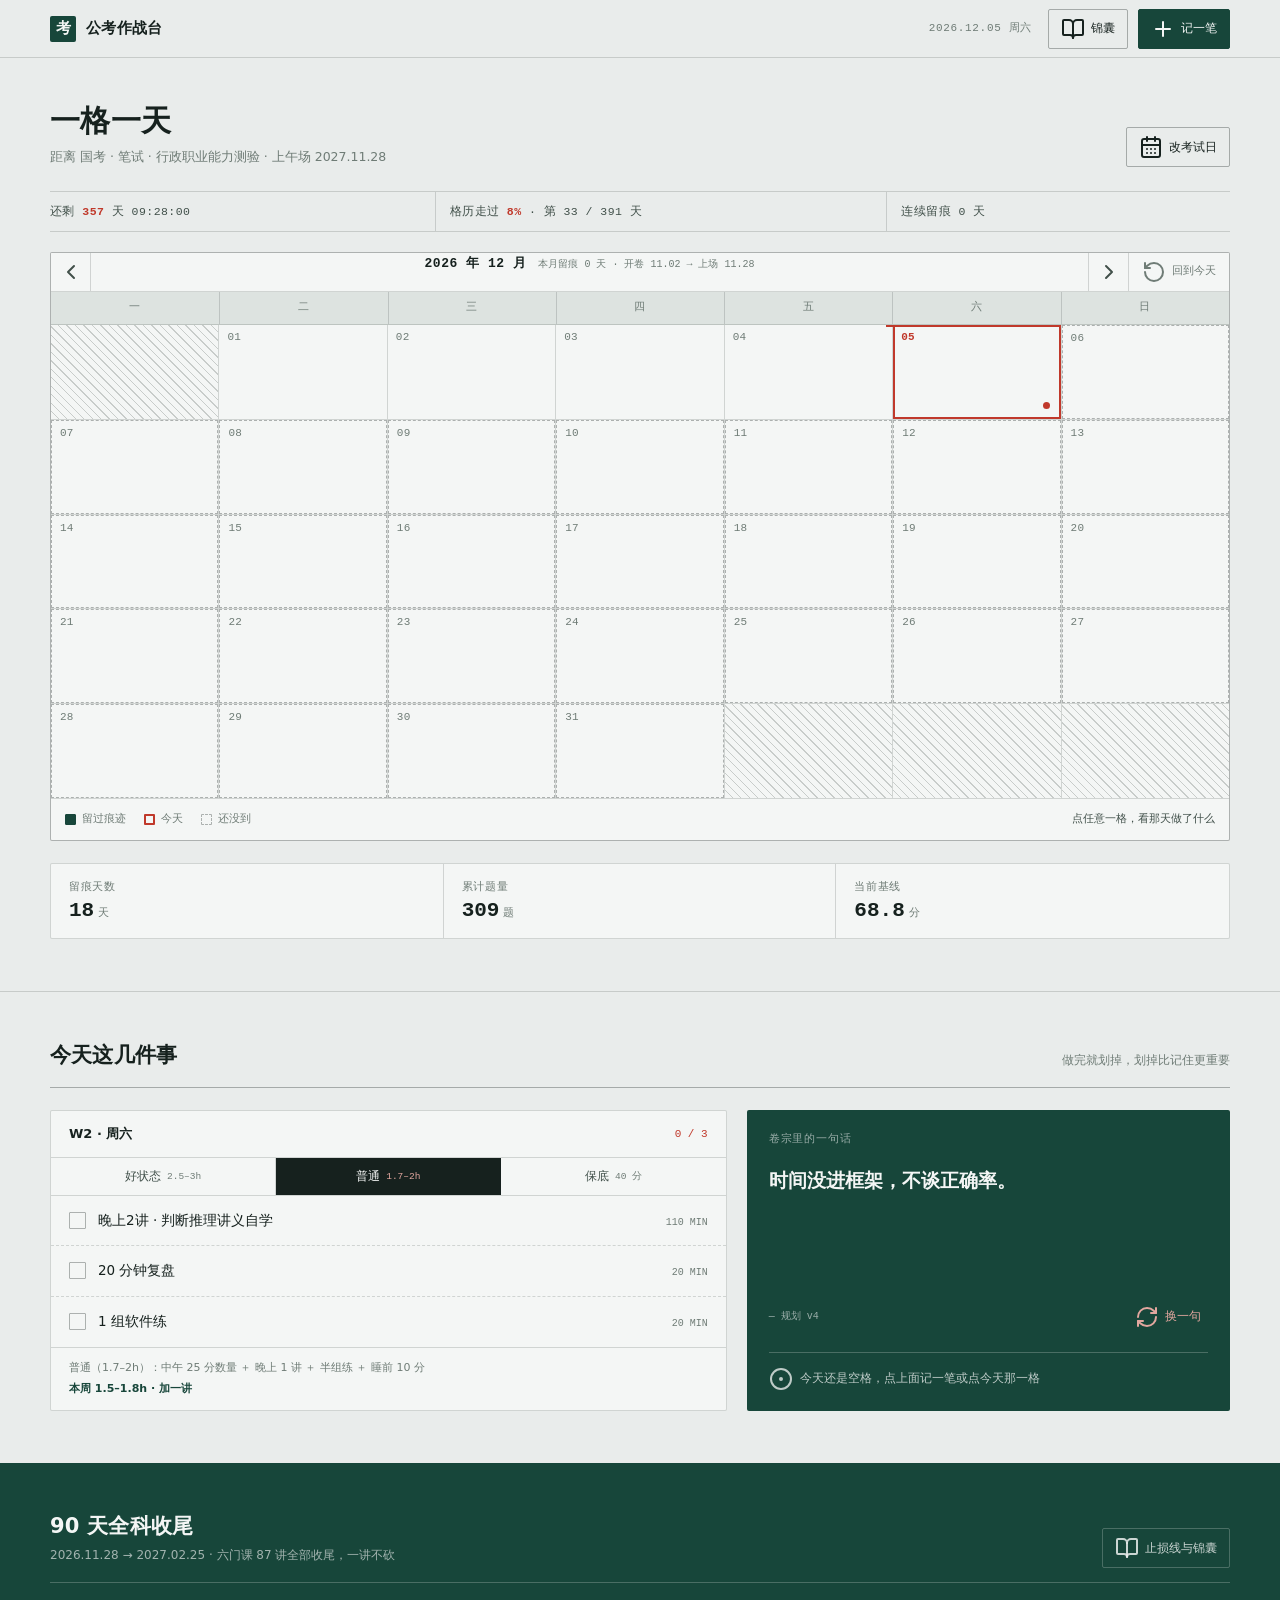
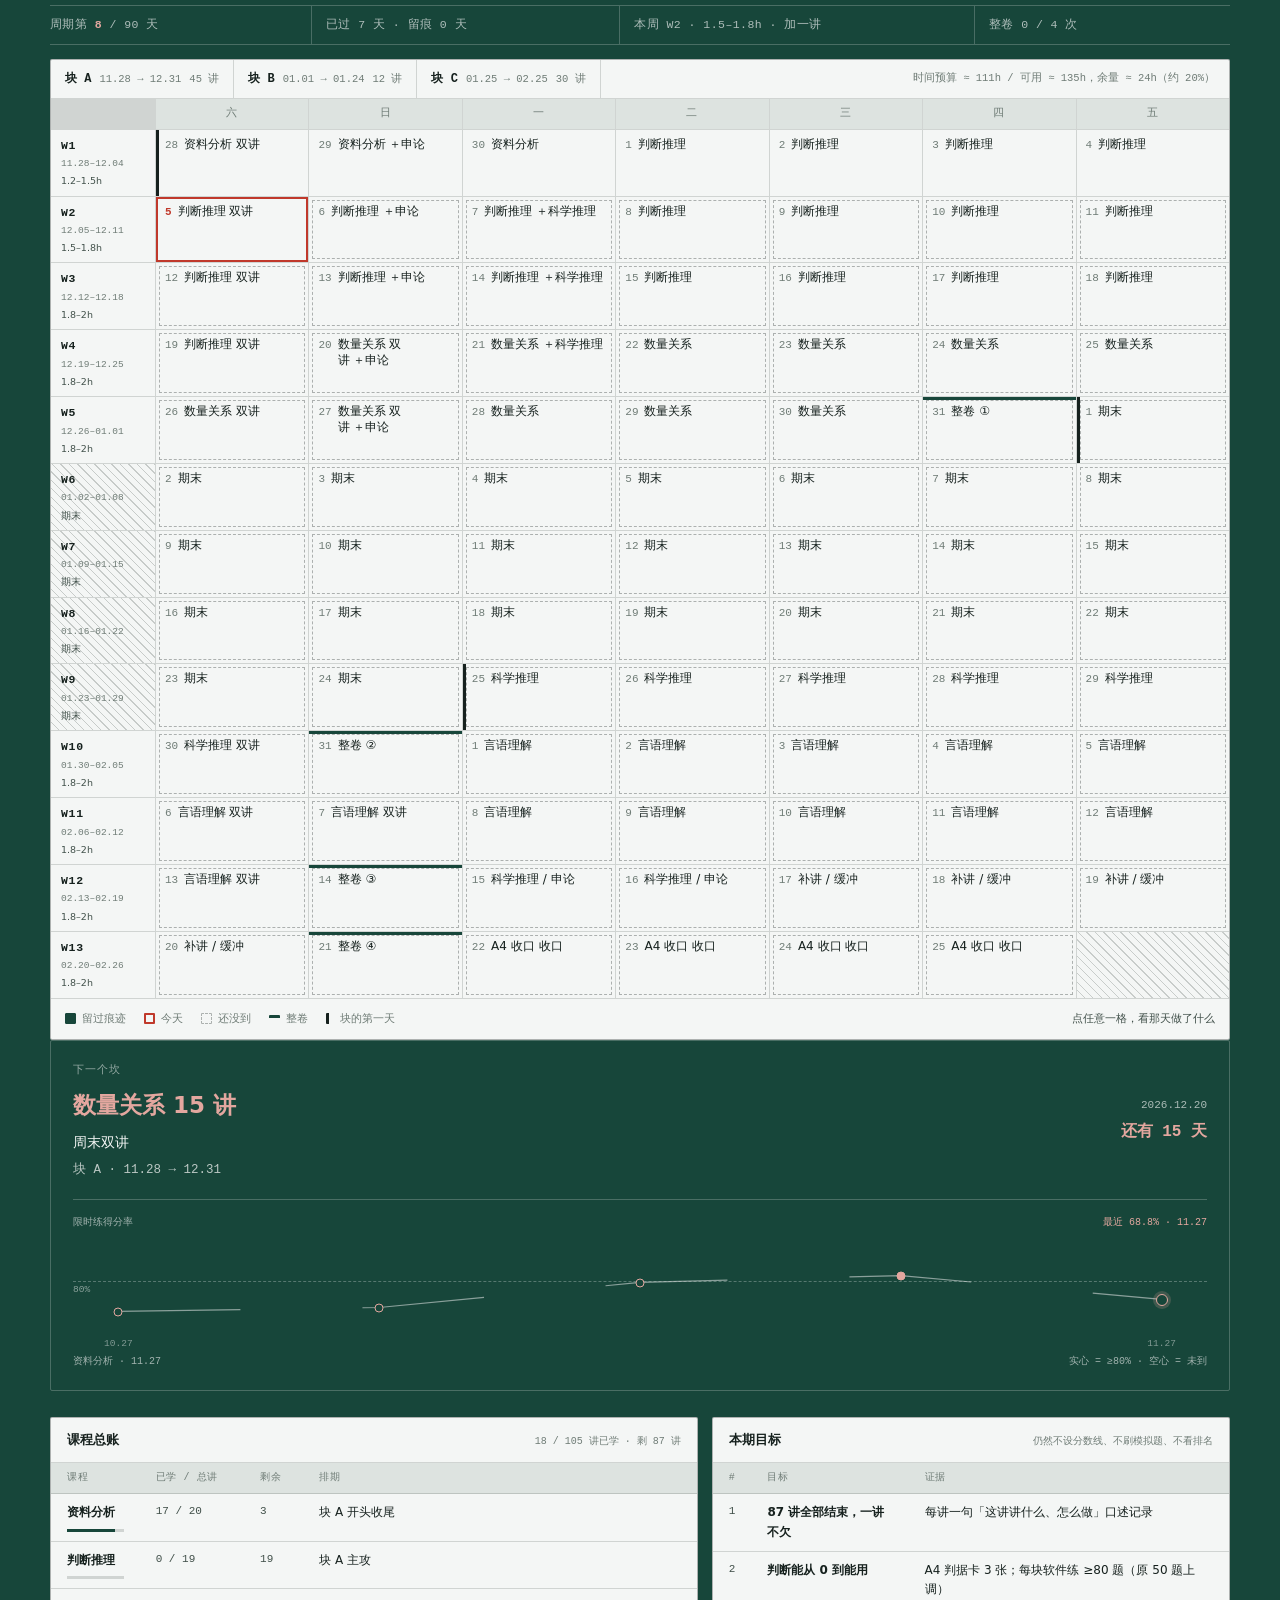
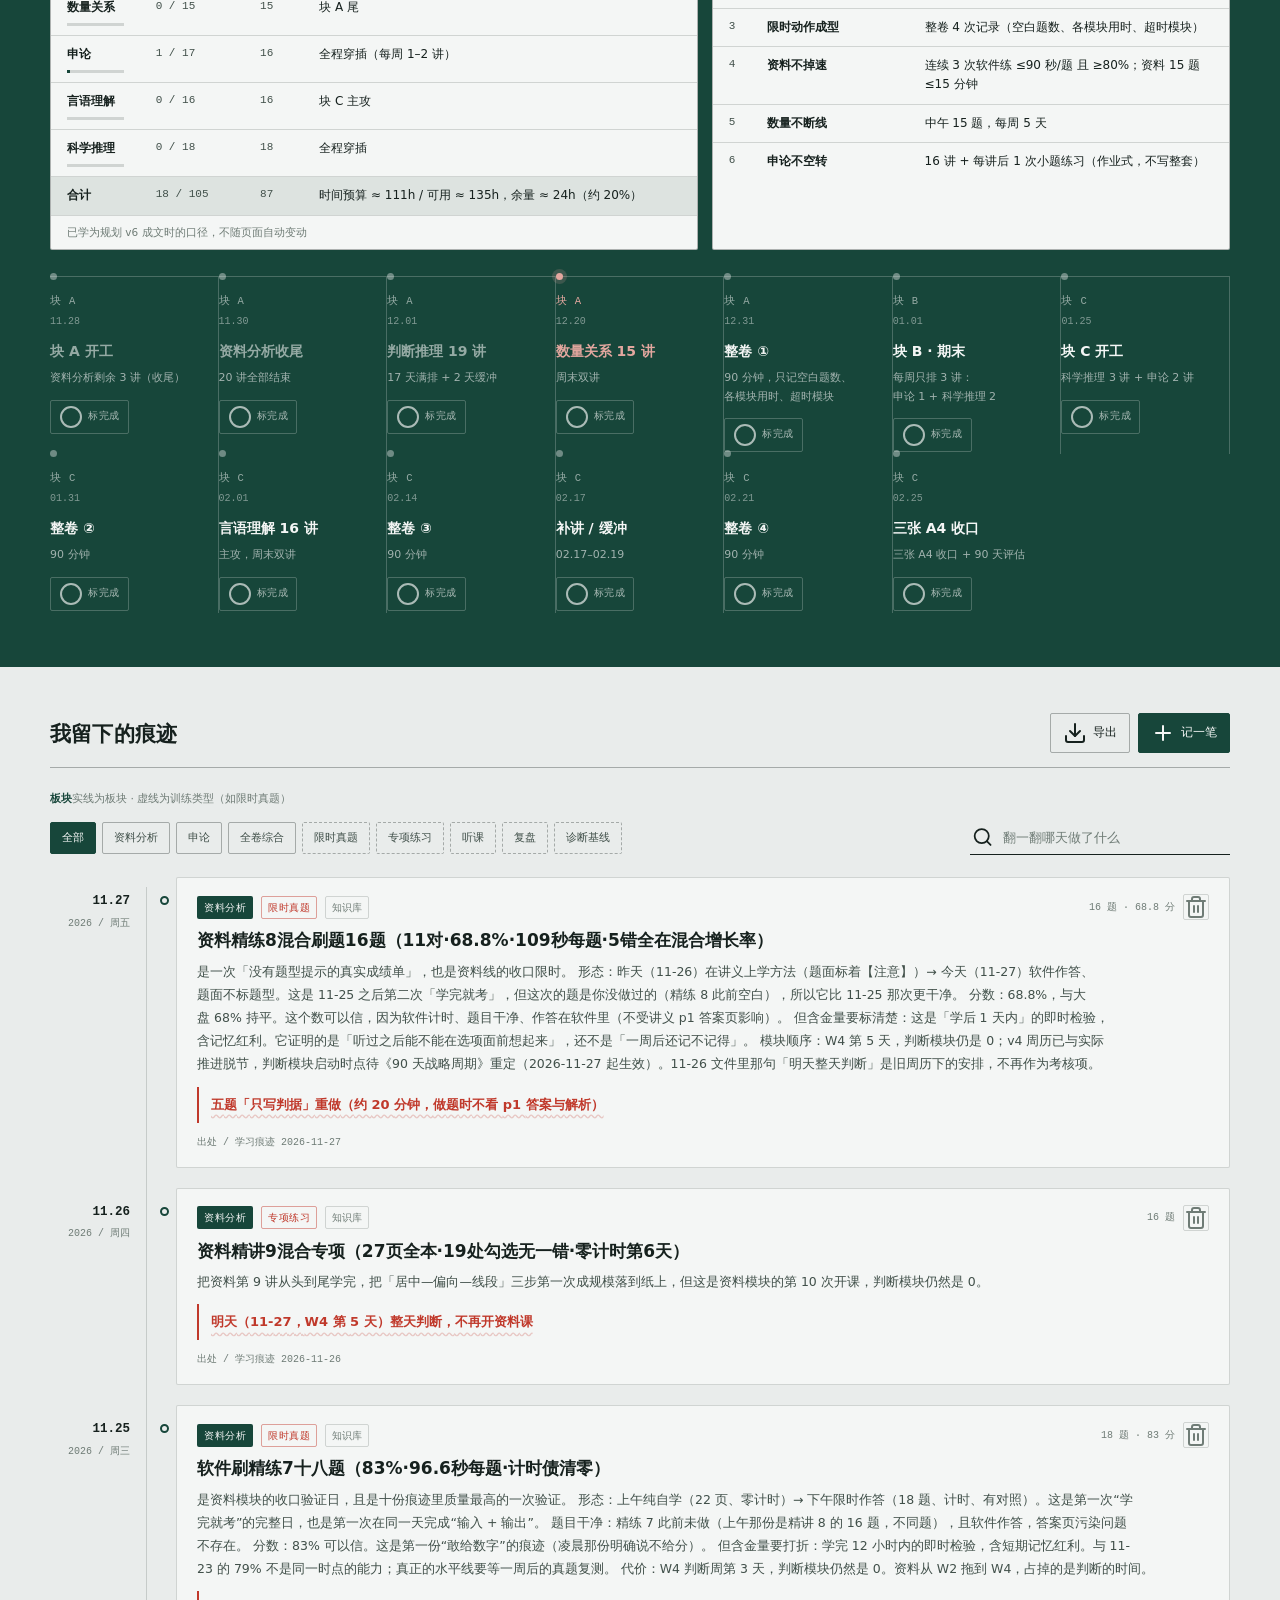
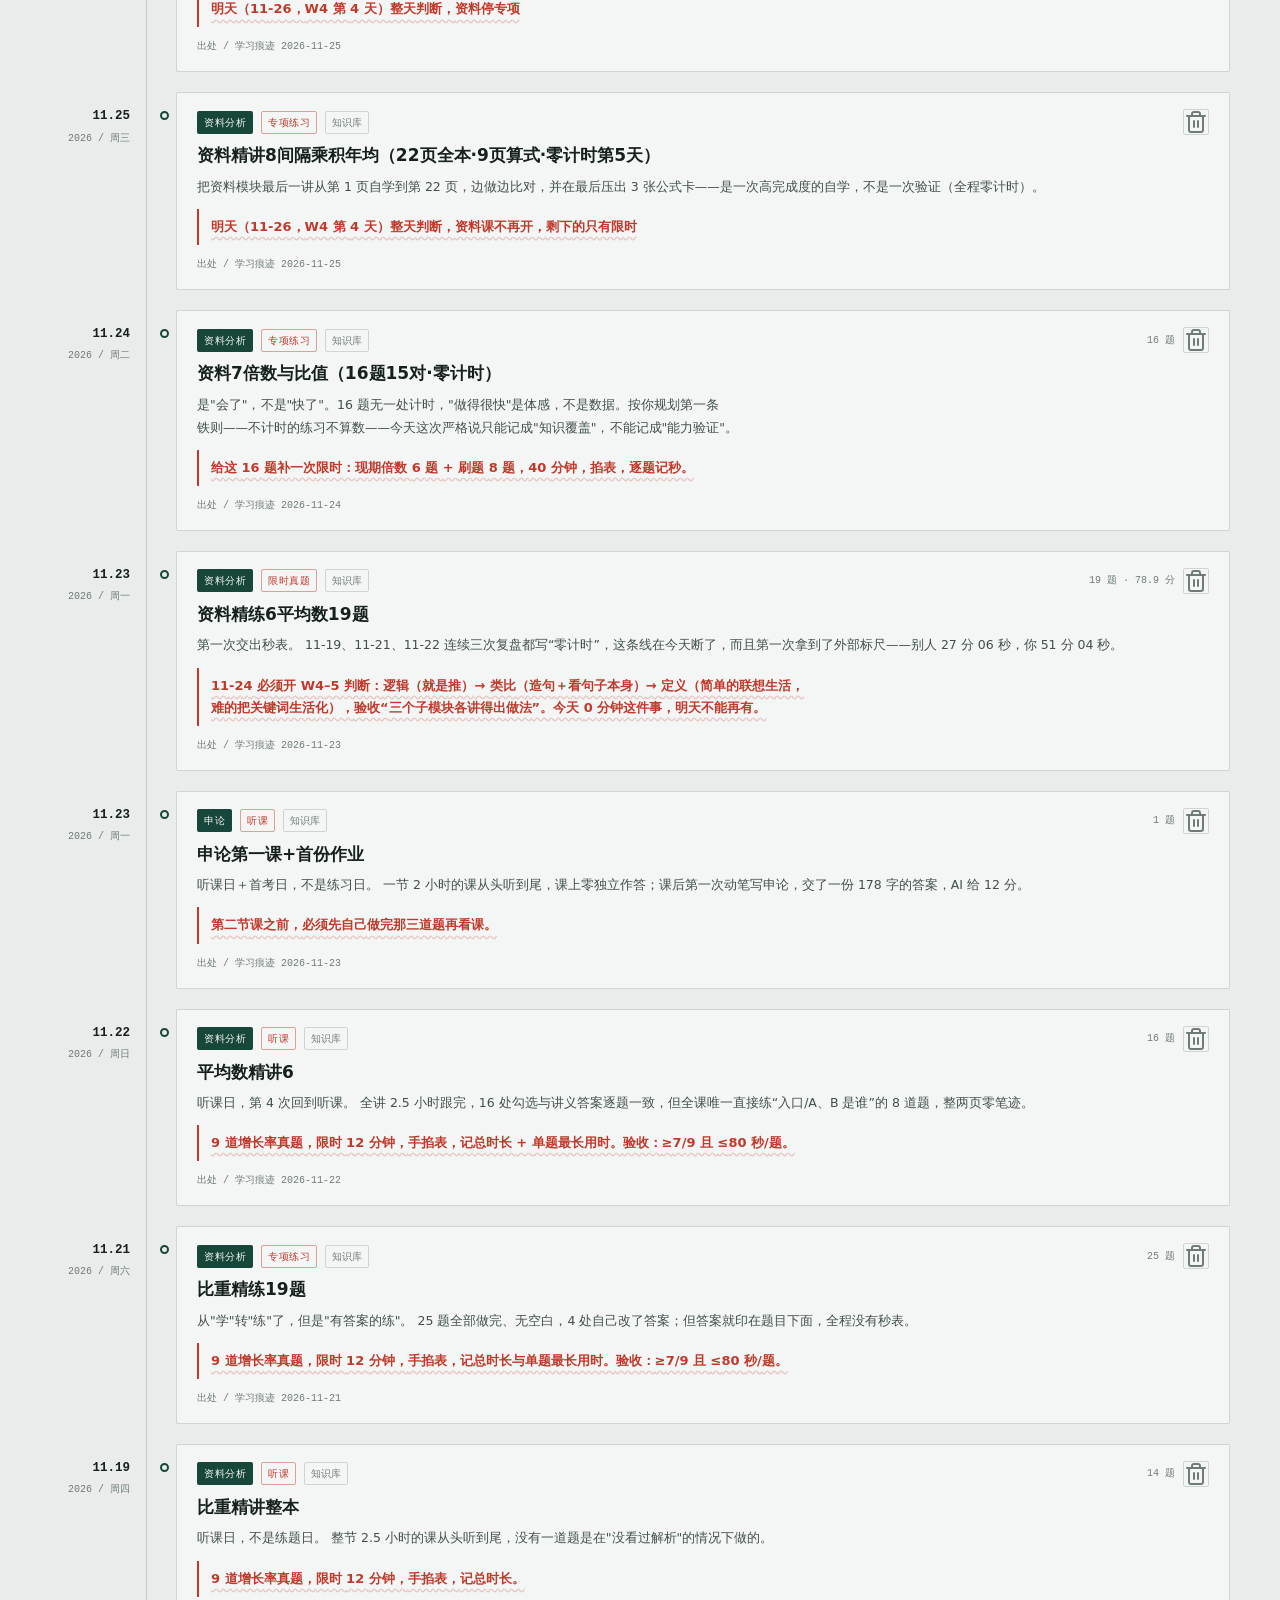
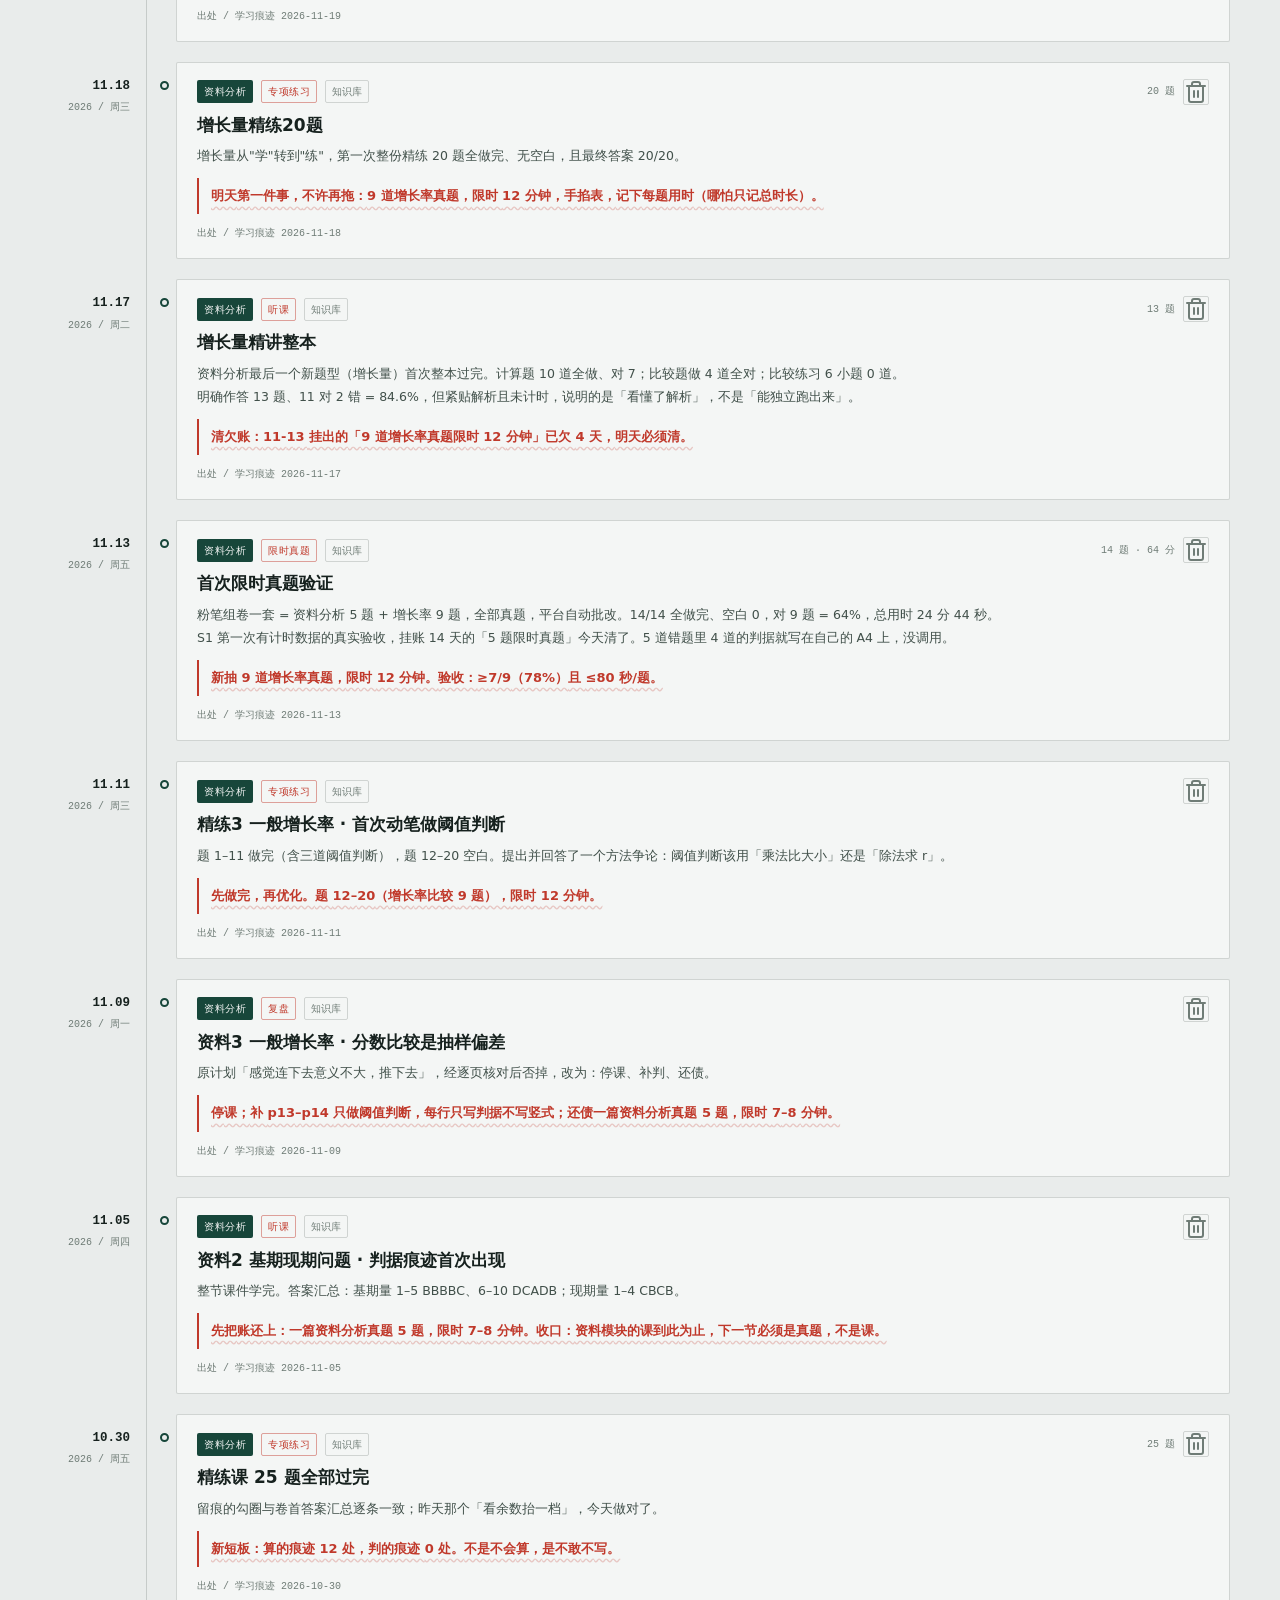
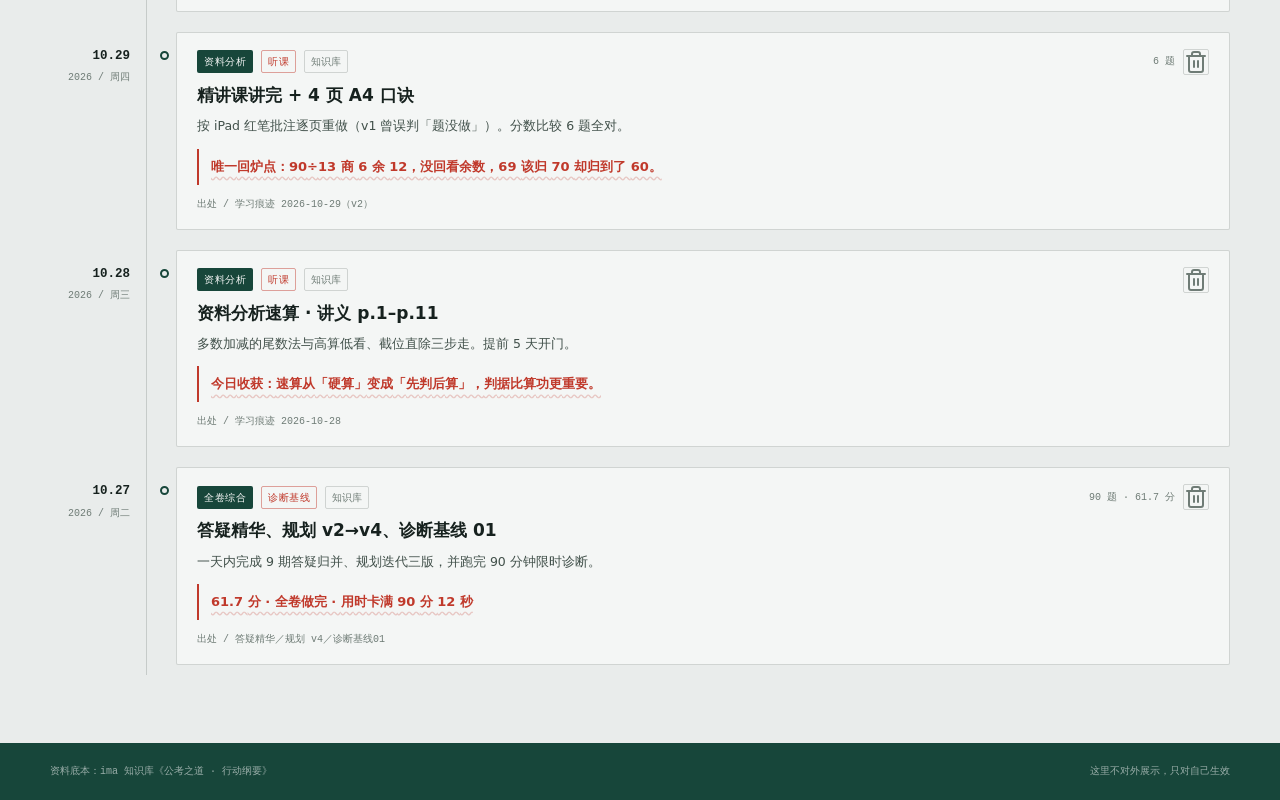
==== commit f91d2241: "sync: rebuild" ====
--- a/src/index.html
+++ b/src/index.html
@@ -8,7 +8,7 @@
 <link rel="icon" href="data:image/svg+xml,%3Csvg xmlns='http://www.w3.org/2000/svg' viewBox='0 0 64 64'%3E%3Crect width='64' height='64' fill='%2317463A'/%3E%3Ctext x='32' y='45' font-size='38' text-anchor='middle' fill='%23E9ECEB' font-family='sans-serif' font-weight='bold'%3E考%3C/text%3E%3C/svg%3E">
 <title>公考作战台 · 一格一天</title>
 <!-- LSF-BOOTSTRAP-SLOT -->
-<link rel="stylesheet" href="styles.css?v=6712bf12ad">
+<link rel="stylesheet" href="styles.css?v=8931f41443">
 <style id="grid-fallback">
 /* 格历布局命脉内联兜底：ID 选择器优先级高于任何类规则。
    即使 styles.css 被缓存成旧版 / 未加载 / 旧 WebView 不认 minmax()，
@@ -46,7 +46,7 @@
       </div>
 
       <div class="statusline">
-        <span id="cdLine">还剩 <b>365</b> 天 07:14:41</span>
+        <span id="cdLine">还剩 <b>365</b> 天 07:09:47</span>
         <span id="phaseLine">格历走过 <b>7%</b> · 第 26 / 391 天</span>
         <span id="streakLine">连续留痕 0 天</span>
       </div>
@@ -91,8 +91,8 @@
         </div>
         <aside class="quote-panel">
           <p class="quote-panel__label">卷宗里的一句话</p>
-          <blockquote class="quote" id="quoteText">空白<wbr>题<wbr>数<wbr>是<wbr>第一<wbr>指标，<wbr>正确<wbr>率<wbr>是<wbr>第二<wbr>指标。</blockquote>
-          <div class="quote-panel__foot"><span id="quoteSrc">— 答疑精华</span><button class="tbtn tbtn--text" id="quoteBtn" type="button"><i data-lucide="refresh-cw"></i>换一句</button></div>
+          <blockquote class="quote" id="quoteText">加<wbr>量的<wbr>顺序<wbr>是<wbr>「<wbr>先<wbr>稳<wbr>住<wbr>天<wbr>数，<wbr>再<wbr>加<wbr>时<wbr>长」。</blockquote>
+          <div class="quote-panel__foot"><span id="quoteSrc">— 规划 v6</span><button class="tbtn tbtn--text" id="quoteBtn" type="button"><i data-lucide="refresh-cw"></i>换一句</button></div>
           <div class="todayflag" id="todayFlag"><svg xmlns="http://www.w3.org/2000/svg" width="24" height="24" viewBox="0 0 24 24" fill="none" stroke="currentColor" stroke-width="2" stroke-linecap="round" stroke-linejoin="round" data-lucide="circle-dot" class="lucide lucide-circle-dot"><circle cx="12" cy="12" r="10"></circle><circle cx="12" cy="12" r="1"></circle></svg>今天<wbr>还是<wbr>空格，<wbr>点<wbr>上面<wbr>记<wbr>一<wbr>笔<wbr>或<wbr>点<wbr>今天<wbr>那一<wbr>格</div>
         </aside>
       </div>
@@ -117,7 +117,7 @@
           <div class="cyc-blocks" id="cycleBlocks"><button class="cycblk" type="button" data-block="A" aria-pressed="false"><b>块 A</b><span>11.28 → 12.31</span><span>45 讲</span></button><button class="cycblk" type="button" data-block="B" aria-pressed="false"><b>块 B</b><span>01.01 → 01.24</span><span>12 讲</span></button><button class="cycblk" type="button" data-block="C" aria-pressed="false"><b>块 C</b><span>01.25 → 02.25</span><span>30 讲</span></button></div>
           <span class="cyc-panel__sum" id="cycBudget">时间预算 ≈ 111h / 可用 ≈ 135h，余量 ≈ 24h（约 20%）</span>
         </div>
-        <div class="cyc" id="cycleGrid" role="group" aria-label="90 天周期墙"><div class="cyc__cor" aria-hidden="true"></div><div class="cyc__h" aria-hidden="true">六</div><div class="cyc__h" aria-hidden="true">日</div><div class="cyc__h" aria-hidden="true">一</div><div class="cyc__h" aria-hidden="true">二</div><div class="cyc__h" aria-hidden="true">三</div><div class="cyc__h" aria-hidden="true">四</div><div class="cyc__h" aria-hidden="true">五</div><div class="cyc__wk"><b>W1</b><span>11.28–12.04</span><em>1.2–1.5h</em></div><button class="cyc__day is-b-A  is-today is-past  is-first" type="button" data-day="2026-11-28" aria-label="2026.11.28 · 第 1 天 · 块 A，资料分析 ×2，今天" style=""><b class="cyc__d">28</b><span class="cyc__c" data-s="资×2">资料<wbr>分析 <wbr>×<wbr>2</span></button><button class="cyc__day is-b-A   is-future  " type="button" data-day="2026-11-29" aria-label="2026.11.29 · 第 2 天 · 块 A，资料分析 ＋申论" style=""><b class="cyc__d">29</b><span class="cyc__c" data-s="资">资料<wbr>分析 <wbr>＋<wbr>申论</span></button><button class="cyc__day is-b-A   is-future  " type="button" data-day="2026-11-30" aria-label="2026.11.30 · 第 3 天 · 块 A，资料分析" style=""><b class="cyc__d">30</b><span class="cyc__c" data-s="资">资料<wbr>分析</span></button><button class="cyc__day is-b-A   is-future  " type="button" data-day="2026-12-01" aria-label="2026.12.01 · 第 4 天 · 块 A，判断推理" style=""><b class="cyc__d">1</b><span class="cyc__c" data-s="判">判断<wbr>推理</span></button><button class="cyc__day is-b-A   is-future  " type="button" data-day="2026-12-02" aria-label="2026.12.02 · 第 5 天 · 块 A，判断推理" style=""><b class="cyc__d">2</b><span class="cyc__c" data-s="判">判断<wbr>推理</span></button><button class="cyc__day is-b-A   is-future  " type="button" data-day="2026-12-03" aria-label="2026.12.03 · 第 6 天 · 块 A，判断推理" style=""><b class="cyc__d">3</b><span class="cyc__c" data-s="判">判断<wbr>推理</span></button><button class="cyc__day is-b-A   is-future  " type="button" data-day="2026-12-04" aria-label="2026.12.04 · 第 7 天 · 块 A，判断推理" style=""><b class="cyc__d">4</b><span class="cyc__c" data-s="判">判断<wbr>推理</span></button><div class="cyc__wk"><b>W2</b><span>12.05–12.11</span><em>1.5–1.8h</em></div><button class="cyc__day is-b-A   is-future  " type="button" data-day="2026-12-05" aria-label="2026.12.05 · 第 8 天 · 块 A，判断推理 ×2" style=""><b class="cyc__d">5</b><span class="cyc__c" data-s="判×2">判断<wbr>推理 <wbr>×<wbr>2</span></button><button class="cyc__day is-b-A   is-future  " type="button" data-day="2026-12-06" aria-label="2026.12.06 · 第 9 天 · 块 A，判断推理 ＋申论" style=""><b class="cyc__d">6</b><span class="cyc__c" data-s="判">判断<wbr>推理 <wbr>＋<wbr>申论</span></button><button class="cyc__day is-b-A   is-future  " type="button" data-day="2026-12-07" aria-label="2026.12.07 · 第 10 天 · 块 A，判断推理 ＋科学推理" style=""><b class="cyc__d">7</b><span class="cyc__c" data-s="判">判断<wbr>推理 <wbr>＋<wbr>科学<wbr>推理</span></button><button class="cyc__day is-b-A   is-future  " type="button" data-day="2026-12-08" aria-label="2026.12.08 · 第 11 天 · 块 A，判断推理" style=""><b class="cyc__d">8</b><span class="cyc__c" data-s="判">判断<wbr>推理</span></button><button class="cyc__day is-b-A   is-future  " type="button" data-day="2026-12-09" aria-label="2026.12.09 · 第 12 天 · 块 A，判断推理" style=""><b class="cyc__d">9</b><span class="cyc__c" data-s="判">判断<wbr>推理</span></button><button class="cyc__day is-b-A   is-future  " type="button" data-day="2026-12-10" aria-label="2026.12.10 · 第 13 天 · 块 A，判断推理" style=""><b class="cyc__d">10</b><span class="cyc__c" data-s="判">判断<wbr>推理</span></button><button class="cyc__day is-b-A   is-future  " type="button" data-day="2026-12-11" aria-label="2026.12.11 · 第 14 天 · 块 A，判断推理" style=""><b class="cyc__d">11</b><span class="cyc__c" data-s="判">判断<wbr>推理</span></button><div class="cyc__wk"><b>W3</b><span>12.12–12.18</span><em>1.8–2h</em></div><button class="cyc__day is-b-A   is-future  " type="button" data-day="2026-12-12" aria-label="2026.12.12 · 第 15 天 · 块 A，判断推理 ×2" style=""><b class="cyc__d">12</b><span class="cyc__c" data-s="判×2">判断<wbr>推理 <wbr>×<wbr>2</span></button><button class="cyc__day is-b-A   is-future  " type="button" data-day="2026-12-13" aria-label="2026.12.13 · 第 16 天 · 块 A，判断推理 ＋申论" style=""><b class="cyc__d">13</b><span class="cyc__c" data-s="判">判断<wbr>推理 <wbr>＋<wbr>申论</span></button><button class="cyc__day is-b-A   is-future  " type="button" data-day="2026-12-14" aria-label="2026.12.14 · 第 17 天 · 块 A，判断推理 ＋科学推理" style=""><b class="cyc__d">14</b><span class="cyc__c" data-s="判">判断<wbr>推理 <wbr>＋<wbr>科学<wbr>推理</span></button><button class="cyc__day is-b-A   is-future  " type="button" data-day="2026-12-15" aria-label="2026.12.15 · 第 18 天 · 块 A，判断推理" style=""><b class="cyc__d">15</b><span class="cyc__c" data-s="判">判断<wbr>推理</span></button><button class="cyc__day is-b-A   is-future  " type="button" data-day="2026-12-16" aria-label="2026.12.16 · 第 19 天 · 块 A，判断推理" style=""><b class="cyc__d">16</b><span class="cyc__c" data-s="判">判断<wbr>推理</span></button><button class="cyc__day is-b-A   is-future  " type="button" data-day="2026-12-17" aria-label="2026.12.17 · 第 20 天 · 块 A，判断推理" style=""><b class="cyc__d">17</b><span class="cyc__c" data-s="判">判断<wbr>推理</span></button><button class="cyc__day is-b-A   is-future  " type="button" data-day="2026-12-18" aria-label="2026.12.18 · 第 21 天 · 块 A，判断推理" style=""><b class="cyc__d">18</b><span class="cyc__c" data-s="判">判断<wbr>推理</span></button><div class="cyc__wk"><b>W4</b><span>12.19–12.25</span><em>1.8–2h</em></div><button class="cyc__day is-b-A   is-future  " type="button" data-day="2026-12-19" aria-label="2026.12.19 · 第 22 天 · 块 A，判断推理 ×2" style=""><b class="cyc__d">19</b><span class="cyc__c" data-s="判×2">判断<wbr>推理 <wbr>×<wbr>2</span></button><button class="cyc__day is-b-A   is-future  " type="button" data-day="2026-12-20" aria-label="2026.12.20 · 第 23 天 · 块 A，数量关系 ×2 ＋申论" style=""><b class="cyc__d">20</b><span class="cyc__c" data-s="数×2">数量<wbr>关系 <wbr>×<wbr>2 <wbr>＋<wbr>申论</span></button><button class="cyc__day is-b-A   is-future  " type="button" data-day="2026-12-21" aria-label="2026.12.21 · 第 24 天 · 块 A，数量关系 ＋科学推理" style=""><b class="cyc__d">21</b><span class="cyc__c" data-s="数">数量<wbr>关系 <wbr>＋<wbr>科学<wbr>推理</span></button><button class="cyc__day is-b-A   is-future  " type="button" data-day="2026-12-22" aria-label="2026.12.22 · 第 25 天 · 块 A，数量关系" style=""><b class="cyc__d">22</b><span class="cyc__c" data-s="数">数量<wbr>关系</span></button><button class="cyc__day is-b-A   is-future  " type="button" data-day="2026-12-23" aria-label="2026.12.23 · 第 26 天 · 块 A，数量关系" style=""><b class="cyc__d">23</b><span class="cyc__c" data-s="数">数量<wbr>关系</span></button><button class="cyc__day is-b-A   is-future  " type="button" data-day="2026-12-24" aria-label="2026.12.24 · 第 27 天 · 块 A，数量关系" style=""><b class="cyc__d">24</b><span class="cyc__c" data-s="数">数量<wbr>关系</span></button><button class="cyc__day is-b-A   is-future  " type="button" data-day="2026-12-25" aria-label="2026.12.25 · 第 28 天 · 块 A，数量关系" style=""><b class="cyc__d">25</b><span class="cyc__c" data-s="数">数量<wbr>关系</span></button><div class="cyc__wk"><b>W5</b><span>12.26–01.01</span><em>1.8–2h</em></div><button class="cyc__day is-b-A   is-future  " type="button" data-day="2026-12-26" aria-label="2026.12.26 · 第 29 天 · 块 A，数量关系 ×2" style=""><b class="cyc__d">26</b><span class="cyc__c" data-s="数×2">数量<wbr>关系 <wbr>×<wbr>2</span></button><button class="cyc__day is-b-A   is-future  " type="button" data-day="2026-12-27" aria-label="2026.12.27 · 第 30 天 · 块 A，数量关系 ×2 ＋申论" style=""><b class="cyc__d">27</b><span class="cyc__c" data-s="数×2">数量<wbr>关系 <wbr>×<wbr>2 <wbr>＋<wbr>申论</span></button><button class="cyc__day is-b-A   is-future  " type="button" data-day="2026-12-28" aria-label="2026.12.28 · 第 31 天 · 块 A，数量关系" style=""><b class="cyc__d">28</b><span class="cyc__c" data-s="数">数量<wbr>关系</span></button><button class="cyc__day is-b-A   is-future  " type="button" data-day="2026-12-29" aria-label="2026.12.29 · 第 32 天 · 块 A，数量关系" style=""><b class="cyc__d">29</b><span class="cyc__c" data-s="数">数量<wbr>关系</span></button><button class="cyc__day is-b-A   is-future  " type="button" data-day="2026-12-30" aria-label="2026.12.30 · 第 33 天 · 块 A，数量关系" style=""><b class="cyc__d">30</b><span class="cyc__c" data-s="数">数量<wbr>关系</span></button><button class="cyc__day is-b-A   is-future is-exam " type="button" data-day="2026-12-31" aria-label="2026.12.31 · 第 34 天 · 块 A，整卷 ①" style=""><b class="cyc__d">31</b><span class="cyc__c" data-s="①">整<wbr>卷 <wbr>①</span></button><button class="cyc__day is-b-B   is-future  is-first" type="button" data-day="2027-01-01" aria-label="2027.01.01 · 第 35 天 · 块 B，期末" style=""><b class="cyc__d">1</b><span class="cyc__c" data-s="末">期末</span></button><div class="cyc__wk is-final"><b>W6</b><span>01.02–01.08</span><em>期末</em></div><button class="cyc__day is-b-B   is-future  " type="button" data-day="2027-01-02" aria-label="2027.01.02 · 第 36 天 · 块 B，期末" style=""><b class="cyc__d">2</b><span class="cyc__c" data-s="末">期末</span></button><button class="cyc__day is-b-B   is-future  " type="button" data-day="2027-01-03" aria-label="2027.01.03 · 第 37 天 · 块 B，期末" style=""><b class="cyc__d">3</b><span class="cyc__c" data-s="末">期末</span></button><button class="cyc__day is-b-B   is-future  " type="button" data-day="2027-01-04" aria-label="2027.01.04 · 第 38 天 · 块 B，期末" style=""><b class="cyc__d">4</b><span class="cyc__c" data-s="末">期末</span></button><button class="cyc__day is-b-B   is-future  " type="button" data-day="2027-01-05" aria-label="2027.01.05 · 第 39 天 · 块 B，期末" style=""><b class="cyc__d">5</b><span class="cyc__c" data-s="末">期末</span></button><button class="cyc__day is-b-B   is-future  " type="button" data-day="2027-01-06" aria-label="2027.01.06 · 第 40 天 · 块 B，期末" style=""><b class="cyc__d">6</b><span class="cyc__c" data-s="末">期末</span></button><button class="cyc__day is-b-B   is-future  " type="button" data-day="2027-01-07" aria-label="2027.01.07 · 第 41 天 · 块 B，期末" style=""><b class="cyc__d">7</b><span class="cyc__c" data-s="末">期末</span></button><button class="cyc__day is-b-B   is-future  " type="button" data-day="2027-01-08" aria-label="2027.01.08 · 第 42 天 · 块 B，期末" style=""><b class="cyc__d">8</b><span class="cyc__c" data-s="末">期末</span></button><div class="cyc__wk is-final"><b>W7</b><span>01.09–01.15</span><em>期末</em></div><button class="cyc__day is-b-B   is-future  " type="button" data-day="2027-01-09" aria-label="2027.01.09 · 第 43 天 · 块 B，期末" style=""><b class="cyc__d">9</b><span class="cyc__c" data-s="末">期末</span></button><button class="cyc__day is-b-B   is-future  " type="button" data-day="2027-01-10" aria-label="2027.01.10 · 第 44 天 · 块 B，期末" style=""><b class="cyc__d">10</b><span class="cyc__c" data-s="末">期末</span></button><button class="cyc__day is-b-B   is-future  " type="button" data-day="2027-01-11" aria-label="2027.01.11 · 第 45 天 · 块 B，期末" style=""><b class="cyc__d">11</b><span class="cyc__c" data-s="末">期末</span></button><button class="cyc__day is-b-B   is-future  " type="button" data-day="2027-01-12" aria-label="2027.01.12 · 第 46 天 · 块 B，期末" style=""><b class="cyc__d">12</b><span class="cyc__c" data-s="末">期末</span></button><button class="cyc__day is-b-B   is-future  " type="button" data-day="2027-01-13" aria-label="2027.01.13 · 第 47 天 · 块 B，期末" style=""><b class="cyc__d">13</b><span class="cyc__c" data-s="末">期末</span></button><button class="cyc__day is-b-B   is-future  " type="button" data-day="2027-01-14" aria-label="2027.01.14 · 第 48 天 · 块 B，期末" style=""><b class="cyc__d">14</b><span class="cyc__c" data-s="末">期末</span></button><button class="cyc__day is-b-B   is-future  " type="button" data-day="2027-01-15" aria-label="2027.01.15 · 第 49 天 · 块 B，期末" style=""><b class="cyc__d">15</b><span class="cyc__c" data-s="末">期末</span></button><div class="cyc__wk is-final"><b>W8</b><span>01.16–01.22</span><em>期末</em></div><button class="cyc__day is-b-B   is-future  " type="button" data-day="2027-01-16" aria-label="2027.01.16 · 第 50 天 · 块 B，期末" style=""><b class="cyc__d">16</b><span class="cyc__c" data-s="末">期末</span></button><button class="cyc__day is-b-B   is-future  " type="button" data-day="2027-01-17" aria-label="2027.01.17 · 第 51 天 · 块 B，期末" style=""><b class="cyc__d">17</b><span class="cyc__c" data-s="末">期末</span></button><button class="cyc__day is-b-B   is-future  " type="button" data-day="2027-01-18" aria-label="2027.01.18 · 第 52 天 · 块 B，期末" style=""><b class="cyc__d">18</b><span class="cyc__c" data-s="末">期末</span></button><button class="cyc__day is-b-B   is-future  " type="button" data-day="2027-01-19" aria-label="2027.01.19 · 第 53 天 · 块 B，期末" style=""><b class="cyc__d">19</b><span class="cyc__c" data-s="末">期末</span></button><button class="cyc__day is-b-B   is-future  " type="button" data-day="2027-01-20" aria-label="2027.01.20 · 第 54 天 · 块 B，期末" style=""><b class="cyc__d">20</b><span class="cyc__c" data-s="末">期末</span></button><button class="cyc__day is-b-B   is-future  " type="button" data-day="2027-01-21" aria-label="2027.01.21 · 第 55 天 · 块 B，期末" style=""><b class="cyc__d">21</b><span class="cyc__c" data-s="末">期末</span></button><button class="cyc__day is-b-B   is-future  " type="button" data-day="2027-01-22" aria-label="2027.01.22 · 第 56 天 · 块 B，期末" style=""><b class="cyc__d">22</b><span class="cyc__c" data-s="末">期末</span></button><div class="cyc__wk is-final"><b>W9</b><span>01.23–01.29</span><em>期末</em></div><button class="cyc__day is-b-B   is-future  " type="button" data-day="2027-01-23" aria-label="2027.01.23 · 第 57 天 · 块 B，期末" style=""><b class="cyc__d">23</b><span class="cyc__c" data-s="末">期末</span></button><button class="cyc__day is-b-B   is-future  " type="button" data-day="2027-01-24" aria-label="2027.01.24 · 第 58 天 · 块 B，期末" style=""><b class="cyc__d">24</b><span class="cyc__c" data-s="末">期末</span></button><button class="cyc__day is-b-C   is-future  is-first" type="button" data-day="2027-01-25" aria-label="2027.01.25 · 第 59 天 · 块 C，科学推理" style=""><b class="cyc__d">25</b><span class="cyc__c" data-s="科">科学<wbr>推理</span></button><button class="cyc__day is-b-C   is-future  " type="button" data-day="2027-01-26" aria-label="2027.01.26 · 第 60 天 · 块 C，科学推理" style=""><b class="cyc__d">26</b><span class="cyc__c" data-s="科">科学<wbr>推理</span></button><button class="cyc__day is-b-C   is-future  " type="button" data-day="2027-01-27" aria-label="2027.01.27 · 第 61 天 · 块 C，科学推理" style=""><b class="cyc__d">27</b><span class="cyc__c" data-s="科">科学<wbr>推理</span></button><button class="cyc__day is-b-C   is-future  " type="button" data-day="2027-01-28" aria-label="2027.01.28 · 第 62 天 · 块 C，科学推理" style=""><b class="cyc__d">28</b><span class="cyc__c" data-s="科">科学<wbr>推理</span></button><button class="cyc__day is-b-C   is-future  " type="button" data-day="2027-01-29" aria-label="2027.01.29 · 第 63 天 · 块 C，科学推理" style=""><b class="cyc__d">29</b><span class="cyc__c" data-s="科">科学<wbr>推理</span></button><div class="cyc__wk"><b>W10</b><span>01.30–02.05</span><em>1.8–2h</em></div><button class="cyc__day is-b-C   is-future  " type="button" data-day="2027-01-30" aria-label="2027.01.30 · 第 64 天 · 块 C，科学推理 ×2" style=""><b class="cyc__d">30</b><span class="cyc__c" data-s="科×2">科学<wbr>推理 <wbr>×<wbr>2</span></button><button class="cyc__day is-b-C   is-future is-exam " type="button" data-day="2027-01-31" aria-label="2027.01.31 · 第 65 天 · 块 C，整卷 ②" style=""><b class="cyc__d">31</b><span class="cyc__c" data-s="②">整<wbr>卷 <wbr>②</span></button><button class="cyc__day is-b-C   is-future  " type="button" data-day="2027-02-01" aria-label="2027.02.01 · 第 66 天 · 块 C，言语理解" style=""><b class="cyc__d">1</b><span class="cyc__c" data-s="言">言语<wbr>理解</span></button><button class="cyc__day is-b-C   is-future  " type="button" data-day="2027-02-02" aria-label="2027.02.02 · 第 67 天 · 块 C，言语理解" style=""><b class="cyc__d">2</b><span class="cyc__c" data-s="言">言语<wbr>理解</span></button><button class="cyc__day is-b-C   is-future  " type="button" data-day="2027-02-03" aria-label="2027.02.03 · 第 68 天 · 块 C，言语理解" style=""><b class="cyc__d">3</b><span class="cyc__c" data-s="言">言语<wbr>理解</span></button><button class="cyc__day is-b-C   is-future  " type="button" data-day="2027-02-04" aria-label="2027.02.04 · 第 69 天 · 块 C，言语理解" style=""><b class="cyc__d">4</b><span class="cyc__c" data-s="言">言语<wbr>理解</span></button><button class="cyc__day is-b-C   is-future  " type="button" data-day="2027-02-05" aria-label="2027.02.05 · 第 70 天 · 块 C，言语理解" style=""><b class="cyc__d">5</b><span class="cyc__c" data-s="言">言语<wbr>理解</span></button><div class="cyc__wk"><b>W11</b><span>02.06–02.12</span><em>1.8–2h</em></div><button class="cyc__day is-b-C   is-future  " type="button" data-day="2027-02-06" aria-label="2027.02.06 · 第 71 天 · 块 C，言语理解 ×2" style=""><b class="cyc__d">6</b><span class="cyc__c" data-s="言×2">言语<wbr>理解 <wbr>×<wbr>2</span></button><button class="cyc__day is-b-C   is-future  " type="button" data-day="2027-02-07" aria-label="2027.02.07 · 第 72 天 · 块 C，言语理解 ×2" style=""><b class="cyc__d">7</b><span class="cyc__c" data-s="言×2">言语<wbr>理解 <wbr>×<wbr>2</span></button><button class="cyc__day is-b-C   is-future  " type="button" data-day="2027-02-08" aria-label="2027.02.08 · 第 73 天 · 块 C，言语理解" style=""><b class="cyc__d">8</b><span class="cyc__c" data-s="言">言语<wbr>理解</span></button><button class="cyc__day is-b-C   is-future  " type="button" data-day="2027-02-09" aria-label="2027.02.09 · 第 74 天 · 块 C，言语理解" style=""><b class="cyc__d">9</b><span class="cyc__c" data-s="言">言语<wbr>理解</span></button><button class="cyc__day is-b-C   is-future  " type="button" data-day="2027-02-10" aria-label="2027.02.10 · 第 75 天 · 块 C，言语理解" style=""><b class="cyc__d">10</b><span class="cyc__c" data-s="言">言语<wbr>理解</span></button><button class="cyc__day is-b-C   is-future  " type="button" data-day="2027-02-11" aria-label="2027.02.11 · 第 76 天 · 块 C，言语理解" style=""><b class="cyc__d">11</b><span class="cyc__c" data-s="言">言语<wbr>理解</span></button><button class="cyc__day is-b-C   is-future  " type="button" data-day="2027-02-12" aria-label="2027.02.12 · 第 77 天 · 块 C，言语理解" style=""><b class="cyc__d">12</b><span class="cyc__c" data-s="言">言语<wbr>理解</span></button><div class="cyc__wk"><b>W12</b><span>02.13–02.19</span><em>1.8–2h</em></div><button class="cyc__day is-b-C   is-future  " type="button" data-day="2027-02-13" aria-label="2027.02.13 · 第 78 天 · 块 C，言语理解 ×2" style=""><b class="cyc__d">13</b><span class="cyc__c" data-s="言×2">言语<wbr>理解 <wbr>×<wbr>2</span></button><button class="cyc__day is-b-C   is-future is-exam " type="button" data-day="2027-02-14" aria-label="2027.02.14 · 第 79 天 · 块 C，整卷 ③" style=""><b class="cyc__d">14</b><span class="cyc__c" data-s="③">整<wbr>卷 <wbr>③</span></button><button class="cyc__day is-b-C   is-future  " type="button" data-day="2027-02-15" aria-label="2027.02.15 · 第 80 天 · 块 C，科学推理 / 申论" style=""><b class="cyc__d">15</b><span class="cyc__c" data-s="科">科学<wbr>推理 <wbr>/ <wbr>申论</span></button><button class="cyc__day is-b-C   is-future  " type="button" data-day="2027-02-16" aria-label="2027.02.16 · 第 81 天 · 块 C，科学推理 / 申论" style=""><b class="cyc__d">16</b><span class="cyc__c" data-s="科">科学<wbr>推理 <wbr>/ <wbr>申论</span></button><button class="cyc__day is-b-C   is-future  " type="button" data-day="2027-02-17" aria-label="2027.02.17 · 第 82 天 · 块 C，补讲 / 缓冲" style=""><b class="cyc__d">17</b><span class="cyc__c" data-s="补">补<wbr>讲 <wbr>/ <wbr>缓冲</span></button><button class="cyc__day is-b-C   is-future  " type="button" data-day="2027-02-18" aria-label="2027.02.18 · 第 83 天 · 块 C，补讲 / 缓冲" style=""><b class="cyc__d">18</b><span class="cyc__c" data-s="补">补<wbr>讲 <wbr>/ <wbr>缓冲</span></button><button class="cyc__day is-b-C   is-future  " type="button" data-day="2027-02-19" aria-label="2027.02.19 · 第 84 天 · 块 C，补讲 / 缓冲" style=""><b class="cyc__d">19</b><span class="cyc__c" data-s="补">补<wbr>讲 <wbr>/ <wbr>缓冲</span></button><div class="cyc__wk"><b>W13</b><span>02.20–02.26</span><em>1.8–2h</em></div><button class="cyc__day is-b-C   is-future  " type="button" data-day="2027-02-20" aria-label="2027.02.20 · 第 85 天 · 块 C，补讲 / 缓冲" style=""><b class="cyc__d">20</b><span class="cyc__c" data-s="补">补<wbr>讲 <wbr>/ <wbr>缓冲</span></button><button class="cyc__day is-b-C   is-future is-exam " type="button" data-day="2027-02-21" aria-label="2027.02.21 · 第 86 天 · 块 C，整卷 ④" style=""><b class="cyc__d">21</b><span class="cyc__c" data-s="④">整<wbr>卷 <wbr>④</span></button><button class="cyc__day is-b-C   is-future  " type="button" data-day="2027-02-22" aria-label="2027.02.22 · 第 87 天 · 块 C，三张 A4 收口" style=""><b class="cyc__d">22</b><span class="cyc__c" data-s="收">三张 <wbr>A4 <wbr>收口</span></button><button class="cyc__day is-b-C   is-future  " type="button" data-day="2027-02-23" aria-label="2027.02.23 · 第 88 天 · 块 C，三张 A4 收口" style=""><b class="cyc__d">23</b><span class="cyc__c" data-s="收">三张 <wbr>A4 <wbr>收口</span></button><button class="cyc__day is-b-C   is-future  " type="button" data-day="2027-02-24" aria-label="2027.02.24 · 第 89 天 · 块 C，三张 A4 收口" style=""><b class="cyc__d">24</b><span class="cyc__c" data-s="收">三张 <wbr>A4 <wbr>收口</span></button><button class="cyc__day is-b-C   is-future  " type="button" data-day="2027-02-25" aria-label="2027.02.25 · 第 90 天 · 块 C，三张 A4 收口" style=""><b class="cyc__d">25</b><span class="cyc__c" data-s="收">三张 <wbr>A4 <wbr>收口</span></button><div class="cyc__day cyc__day--pad" aria-hidden="true"></div></div>
+        <div class="cyc" id="cycleGrid" role="group" aria-label="90 天周期墙"><div class="cyc__cor" aria-hidden="true"></div><div class="cyc__h" aria-hidden="true">六</div><div class="cyc__h" aria-hidden="true">日</div><div class="cyc__h" aria-hidden="true">一</div><div class="cyc__h" aria-hidden="true">二</div><div class="cyc__h" aria-hidden="true">三</div><div class="cyc__h" aria-hidden="true">四</div><div class="cyc__h" aria-hidden="true">五</div><div class="cyc__wk"><b>W1</b><span>11.28–12.04</span><em>1.2–1.5h</em></div><button class="cyc__day is-b-A  is-today is-past  is-first" type="button" data-day="2026-11-28" aria-label="2026.11.28 · 第 1 天 · 块 A，资料分析 双讲，今天"><b class="cyc__d">28</b><span class="cyc__c" data-s="资双">资料<wbr>分析<span class="cyc__x"> <wbr>双<wbr>讲</span></span></button><button class="cyc__day is-b-A   is-future  " type="button" data-day="2026-11-29" aria-label="2026.11.29 · 第 2 天 · 块 A，资料分析 ＋申论"><b class="cyc__d">29</b><span class="cyc__c" data-s="资">资料<wbr>分析<span class="cyc__x"> <wbr>＋<wbr>申论</span></span></button><button class="cyc__day is-b-A   is-future  " type="button" data-day="2026-11-30" aria-label="2026.11.30 · 第 3 天 · 块 A，资料分析"><b class="cyc__d">30</b><span class="cyc__c" data-s="资">资料<wbr>分析</span></button><button class="cyc__day is-b-A   is-future  " type="button" data-day="2026-12-01" aria-label="2026.12.01 · 第 4 天 · 块 A，判断推理"><b class="cyc__d">1</b><span class="cyc__c" data-s="判">判断<wbr>推理</span></button><button class="cyc__day is-b-A   is-future  " type="button" data-day="2026-12-02" aria-label="2026.12.02 · 第 5 天 · 块 A，判断推理"><b class="cyc__d">2</b><span class="cyc__c" data-s="判">判断<wbr>推理</span></button><button class="cyc__day is-b-A   is-future  " type="button" data-day="2026-12-03" aria-label="2026.12.03 · 第 6 天 · 块 A，判断推理"><b class="cyc__d">3</b><span class="cyc__c" data-s="判">判断<wbr>推理</span></button><button class="cyc__day is-b-A   is-future  " type="button" data-day="2026-12-04" aria-label="2026.12.04 · 第 7 天 · 块 A，判断推理"><b class="cyc__d">4</b><span class="cyc__c" data-s="判">判断<wbr>推理</span></button><div class="cyc__wk"><b>W2</b><span>12.05–12.11</span><em>1.5–1.8h</em></div><button class="cyc__day is-b-A   is-future  " type="button" data-day="2026-12-05" aria-label="2026.12.05 · 第 8 天 · 块 A，判断推理 双讲"><b class="cyc__d">5</b><span class="cyc__c" data-s="判双">判断<wbr>推理<span class="cyc__x"> <wbr>双<wbr>讲</span></span></button><button class="cyc__day is-b-A   is-future  " type="button" data-day="2026-12-06" aria-label="2026.12.06 · 第 9 天 · 块 A，判断推理 ＋申论"><b class="cyc__d">6</b><span class="cyc__c" data-s="判">判断<wbr>推理<span class="cyc__x"> <wbr>＋<wbr>申论</span></span></button><button class="cyc__day is-b-A   is-future  " type="button" data-day="2026-12-07" aria-label="2026.12.07 · 第 10 天 · 块 A，判断推理 ＋科学推理"><b class="cyc__d">7</b><span class="cyc__c" data-s="判">判断<wbr>推理<span class="cyc__x"> <wbr>＋<wbr>科学<wbr>推理</span></span></button><button class="cyc__day is-b-A   is-future  " type="button" data-day="2026-12-08" aria-label="2026.12.08 · 第 11 天 · 块 A，判断推理"><b class="cyc__d">8</b><span class="cyc__c" data-s="判">判断<wbr>推理</span></button><button class="cyc__day is-b-A   is-future  " type="button" data-day="2026-12-09" aria-label="2026.12.09 · 第 12 天 · 块 A，判断推理"><b class="cyc__d">9</b><span class="cyc__c" data-s="判">判断<wbr>推理</span></button><button class="cyc__day is-b-A   is-future  " type="button" data-day="2026-12-10" aria-label="2026.12.10 · 第 13 天 · 块 A，判断推理"><b class="cyc__d">10</b><span class="cyc__c" data-s="判">判断<wbr>推理</span></button><button class="cyc__day is-b-A   is-future  " type="button" data-day="2026-12-11" aria-label="2026.12.11 · 第 14 天 · 块 A，判断推理"><b class="cyc__d">11</b><span class="cyc__c" data-s="判">判断<wbr>推理</span></button><div class="cyc__wk"><b>W3</b><span>12.12–12.18</span><em>1.8–2h</em></div><button class="cyc__day is-b-A   is-future  " type="button" data-day="2026-12-12" aria-label="2026.12.12 · 第 15 天 · 块 A，判断推理 双讲"><b class="cyc__d">12</b><span class="cyc__c" data-s="判双">判断<wbr>推理<span class="cyc__x"> <wbr>双<wbr>讲</span></span></button><button class="cyc__day is-b-A   is-future  " type="button" data-day="2026-12-13" aria-label="2026.12.13 · 第 16 天 · 块 A，判断推理 ＋申论"><b class="cyc__d">13</b><span class="cyc__c" data-s="判">判断<wbr>推理<span class="cyc__x"> <wbr>＋<wbr>申论</span></span></button><button class="cyc__day is-b-A   is-future  " type="button" data-day="2026-12-14" aria-label="2026.12.14 · 第 17 天 · 块 A，判断推理 ＋科学推理"><b class="cyc__d">14</b><span class="cyc__c" data-s="判">判断<wbr>推理<span class="cyc__x"> <wbr>＋<wbr>科学<wbr>推理</span></span></button><button class="cyc__day is-b-A   is-future  " type="button" data-day="2026-12-15" aria-label="2026.12.15 · 第 18 天 · 块 A，判断推理"><b class="cyc__d">15</b><span class="cyc__c" data-s="判">判断<wbr>推理</span></button><button class="cyc__day is-b-A   is-future  " type="button" data-day="2026-12-16" aria-label="2026.12.16 · 第 19 天 · 块 A，判断推理"><b class="cyc__d">16</b><span class="cyc__c" data-s="判">判断<wbr>推理</span></button><button class="cyc__day is-b-A   is-future  " type="button" data-day="2026-12-17" aria-label="2026.12.17 · 第 20 天 · 块 A，判断推理"><b class="cyc__d">17</b><span class="cyc__c" data-s="判">判断<wbr>推理</span></button><button class="cyc__day is-b-A   is-future  " type="button" data-day="2026-12-18" aria-label="2026.12.18 · 第 21 天 · 块 A，判断推理"><b class="cyc__d">18</b><span class="cyc__c" data-s="判">判断<wbr>推理</span></button><div class="cyc__wk"><b>W4</b><span>12.19–12.25</span><em>1.8–2h</em></div><button class="cyc__day is-b-A   is-future  " type="button" data-day="2026-12-19" aria-label="2026.12.19 · 第 22 天 · 块 A，判断推理 双讲"><b class="cyc__d">19</b><span class="cyc__c" data-s="判双">判断<wbr>推理<span class="cyc__x"> <wbr>双<wbr>讲</span></span></button><button class="cyc__day is-b-A   is-future  " type="button" data-day="2026-12-20" aria-label="2026.12.20 · 第 23 天 · 块 A，数量关系 双讲 ＋申论"><b class="cyc__d">20</b><span class="cyc__c" data-s="数双">数量<wbr>关系<span class="cyc__x"> <wbr>双<wbr>讲 <wbr>＋<wbr>申论</span></span></button><button class="cyc__day is-b-A   is-future  " type="button" data-day="2026-12-21" aria-label="2026.12.21 · 第 24 天 · 块 A，数量关系 ＋科学推理"><b class="cyc__d">21</b><span class="cyc__c" data-s="数">数量<wbr>关系<span class="cyc__x"> <wbr>＋<wbr>科学<wbr>推理</span></span></button><button class="cyc__day is-b-A   is-future  " type="button" data-day="2026-12-22" aria-label="2026.12.22 · 第 25 天 · 块 A，数量关系"><b class="cyc__d">22</b><span class="cyc__c" data-s="数">数量<wbr>关系</span></button><button class="cyc__day is-b-A   is-future  " type="button" data-day="2026-12-23" aria-label="2026.12.23 · 第 26 天 · 块 A，数量关系"><b class="cyc__d">23</b><span class="cyc__c" data-s="数">数量<wbr>关系</span></button><button class="cyc__day is-b-A   is-future  " type="button" data-day="2026-12-24" aria-label="2026.12.24 · 第 27 天 · 块 A，数量关系"><b class="cyc__d">24</b><span class="cyc__c" data-s="数">数量<wbr>关系</span></button><button class="cyc__day is-b-A   is-future  " type="button" data-day="2026-12-25" aria-label="2026.12.25 · 第 28 天 · 块 A，数量关系"><b class="cyc__d">25</b><span class="cyc__c" data-s="数">数量<wbr>关系</span></button><div class="cyc__wk"><b>W5</b><span>12.26–01.01</span><em>1.8–2h</em></div><button class="cyc__day is-b-A   is-future  " type="button" data-day="2026-12-26" aria-label="2026.12.26 · 第 29 天 · 块 A，数量关系 双讲"><b class="cyc__d">26</b><span class="cyc__c" data-s="数双">数量<wbr>关系<span class="cyc__x"> <wbr>双<wbr>讲</span></span></button><button class="cyc__day is-b-A   is-future  " type="button" data-day="2026-12-27" aria-label="2026.12.27 · 第 30 天 · 块 A，数量关系 双讲 ＋申论"><b class="cyc__d">27</b><span class="cyc__c" data-s="数双">数量<wbr>关系<span class="cyc__x"> <wbr>双<wbr>讲 <wbr>＋<wbr>申论</span></span></button><button class="cyc__day is-b-A   is-future  " type="button" data-day="2026-12-28" aria-label="2026.12.28 · 第 31 天 · 块 A，数量关系"><b class="cyc__d">28</b><span class="cyc__c" data-s="数">数量<wbr>关系</span></button><button class="cyc__day is-b-A   is-future  " type="button" data-day="2026-12-29" aria-label="2026.12.29 · 第 32 天 · 块 A，数量关系"><b class="cyc__d">29</b><span class="cyc__c" data-s="数">数量<wbr>关系</span></button><button class="cyc__day is-b-A   is-future  " type="button" data-day="2026-12-30" aria-label="2026.12.30 · 第 33 天 · 块 A，数量关系"><b class="cyc__d">30</b><span class="cyc__c" data-s="数">数量<wbr>关系</span></button><button class="cyc__day is-b-A   is-future is-exam " type="button" data-day="2026-12-31" aria-label="2026.12.31 · 第 34 天 · 块 A，整卷 ①"><b class="cyc__d">31</b><span class="cyc__c" data-s="①">整<wbr>卷 <wbr>①</span></button><button class="cyc__day is-b-B   is-future  is-first" type="button" data-day="2027-01-01" aria-label="2027.01.01 · 第 35 天 · 块 B，期末"><b class="cyc__d">1</b><span class="cyc__c" data-s="末">期末</span></button><div class="cyc__wk is-final"><b>W6</b><span>01.02–01.08</span><em>期末</em></div><button class="cyc__day is-b-B   is-future  " type="button" data-day="2027-01-02" aria-label="2027.01.02 · 第 36 天 · 块 B，期末"><b class="cyc__d">2</b><span class="cyc__c" data-s="末">期末</span></button><button class="cyc__day is-b-B   is-future  " type="button" data-day="2027-01-03" aria-label="2027.01.03 · 第 37 天 · 块 B，期末"><b class="cyc__d">3</b><span class="cyc__c" data-s="末">期末</span></button><button class="cyc__day is-b-B   is-future  " type="button" data-day="2027-01-04" aria-label="2027.01.04 · 第 38 天 · 块 B，期末"><b class="cyc__d">4</b><span class="cyc__c" data-s="末">期末</span></button><button class="cyc__day is-b-B   is-future  " type="button" data-day="2027-01-05" aria-label="2027.01.05 · 第 39 天 · 块 B，期末"><b class="cyc__d">5</b><span class="cyc__c" data-s="末">期末</span></button><button class="cyc__day is-b-B   is-future  " type="button" data-day="2027-01-06" aria-label="2027.01.06 · 第 40 天 · 块 B，期末"><b class="cyc__d">6</b><span class="cyc__c" data-s="末">期末</span></button><button class="cyc__day is-b-B   is-future  " type="button" data-day="2027-01-07" aria-label="2027.01.07 · 第 41 天 · 块 B，期末"><b class="cyc__d">7</b><span class="cyc__c" data-s="末">期末</span></button><button class="cyc__day is-b-B   is-future  " type="button" data-day="2027-01-08" aria-label="2027.01.08 · 第 42 天 · 块 B，期末"><b class="cyc__d">8</b><span class="cyc__c" data-s="末">期末</span></button><div class="cyc__wk is-final"><b>W7</b><span>01.09–01.15</span><em>期末</em></div><button class="cyc__day is-b-B   is-future  " type="button" data-day="2027-01-09" aria-label="2027.01.09 · 第 43 天 · 块 B，期末"><b class="cyc__d">9</b><span class="cyc__c" data-s="末">期末</span></button><button class="cyc__day is-b-B   is-future  " type="button" data-day="2027-01-10" aria-label="2027.01.10 · 第 44 天 · 块 B，期末"><b class="cyc__d">10</b><span class="cyc__c" data-s="末">期末</span></button><button class="cyc__day is-b-B   is-future  " type="button" data-day="2027-01-11" aria-label="2027.01.11 · 第 45 天 · 块 B，期末"><b class="cyc__d">11</b><span class="cyc__c" data-s="末">期末</span></button><button class="cyc__day is-b-B   is-future  " type="button" data-day="2027-01-12" aria-label="2027.01.12 · 第 46 天 · 块 B，期末"><b class="cyc__d">12</b><span class="cyc__c" data-s="末">期末</span></button><button class="cyc__day is-b-B   is-future  " type="button" data-day="2027-01-13" aria-label="2027.01.13 · 第 47 天 · 块 B，期末"><b class="cyc__d">13</b><span class="cyc__c" data-s="末">期末</span></button><button class="cyc__day is-b-B   is-future  " type="button" data-day="2027-01-14" aria-label="2027.01.14 · 第 48 天 · 块 B，期末"><b class="cyc__d">14</b><span class="cyc__c" data-s="末">期末</span></button><button class="cyc__day is-b-B   is-future  " type="button" data-day="2027-01-15" aria-label="2027.01.15 · 第 49 天 · 块 B，期末"><b class="cyc__d">15</b><span class="cyc__c" data-s="末">期末</span></button><div class="cyc__wk is-final"><b>W8</b><span>01.16–01.22</span><em>期末</em></div><button class="cyc__day is-b-B   is-future  " type="button" data-day="2027-01-16" aria-label="2027.01.16 · 第 50 天 · 块 B，期末"><b class="cyc__d">16</b><span class="cyc__c" data-s="末">期末</span></button><button class="cyc__day is-b-B   is-future  " type="button" data-day="2027-01-17" aria-label="2027.01.17 · 第 51 天 · 块 B，期末"><b class="cyc__d">17</b><span class="cyc__c" data-s="末">期末</span></button><button class="cyc__day is-b-B   is-future  " type="button" data-day="2027-01-18" aria-label="2027.01.18 · 第 52 天 · 块 B，期末"><b class="cyc__d">18</b><span class="cyc__c" data-s="末">期末</span></button><button class="cyc__day is-b-B   is-future  " type="button" data-day="2027-01-19" aria-label="2027.01.19 · 第 53 天 · 块 B，期末"><b class="cyc__d">19</b><span class="cyc__c" data-s="末">期末</span></button><button class="cyc__day is-b-B   is-future  " type="button" data-day="2027-01-20" aria-label="2027.01.20 · 第 54 天 · 块 B，期末"><b class="cyc__d">20</b><span class="cyc__c" data-s="末">期末</span></button><button class="cyc__day is-b-B   is-future  " type="button" data-day="2027-01-21" aria-label="2027.01.21 · 第 55 天 · 块 B，期末"><b class="cyc__d">21</b><span class="cyc__c" data-s="末">期末</span></button><button class="cyc__day is-b-B   is-future  " type="button" data-day="2027-01-22" aria-label="2027.01.22 · 第 56 天 · 块 B，期末"><b class="cyc__d">22</b><span class="cyc__c" data-s="末">期末</span></button><div class="cyc__wk is-final"><b>W9</b><span>01.23–01.29</span><em>期末</em></div><button class="cyc__day is-b-B   is-future  " type="button" data-day="2027-01-23" aria-label="2027.01.23 · 第 57 天 · 块 B，期末"><b class="cyc__d">23</b><span class="cyc__c" data-s="末">期末</span></button><button class="cyc__day is-b-B   is-future  " type="button" data-day="2027-01-24" aria-label="2027.01.24 · 第 58 天 · 块 B，期末"><b class="cyc__d">24</b><span class="cyc__c" data-s="末">期末</span></button><button class="cyc__day is-b-C   is-future  is-first" type="button" data-day="2027-01-25" aria-label="2027.01.25 · 第 59 天 · 块 C，科学推理"><b class="cyc__d">25</b><span class="cyc__c" data-s="科">科学<wbr>推理</span></button><button class="cyc__day is-b-C   is-future  " type="button" data-day="2027-01-26" aria-label="2027.01.26 · 第 60 天 · 块 C，科学推理"><b class="cyc__d">26</b><span class="cyc__c" data-s="科">科学<wbr>推理</span></button><button class="cyc__day is-b-C   is-future  " type="button" data-day="2027-01-27" aria-label="2027.01.27 · 第 61 天 · 块 C，科学推理"><b class="cyc__d">27</b><span class="cyc__c" data-s="科">科学<wbr>推理</span></button><button class="cyc__day is-b-C   is-future  " type="button" data-day="2027-01-28" aria-label="2027.01.28 · 第 62 天 · 块 C，科学推理"><b class="cyc__d">28</b><span class="cyc__c" data-s="科">科学<wbr>推理</span></button><button class="cyc__day is-b-C   is-future  " type="button" data-day="2027-01-29" aria-label="2027.01.29 · 第 63 天 · 块 C，科学推理"><b class="cyc__d">29</b><span class="cyc__c" data-s="科">科学<wbr>推理</span></button><div class="cyc__wk"><b>W10</b><span>01.30–02.05</span><em>1.8–2h</em></div><button class="cyc__day is-b-C   is-future  " type="button" data-day="2027-01-30" aria-label="2027.01.30 · 第 64 天 · 块 C，科学推理 双讲"><b class="cyc__d">30</b><span class="cyc__c" data-s="科双">科学<wbr>推理<span class="cyc__x"> <wbr>双<wbr>讲</span></span></button><button class="cyc__day is-b-C   is-future is-exam " type="button" data-day="2027-01-31" aria-label="2027.01.31 · 第 65 天 · 块 C，整卷 ②"><b class="cyc__d">31</b><span class="cyc__c" data-s="②">整<wbr>卷 <wbr>②</span></button><button class="cyc__day is-b-C   is-future  " type="button" data-day="2027-02-01" aria-label="2027.02.01 · 第 66 天 · 块 C，言语理解"><b class="cyc__d">1</b><span class="cyc__c" data-s="言">言语<wbr>理解</span></button><button class="cyc__day is-b-C   is-future  " type="button" data-day="2027-02-02" aria-label="2027.02.02 · 第 67 天 · 块 C，言语理解"><b class="cyc__d">2</b><span class="cyc__c" data-s="言">言语<wbr>理解</span></button><button class="cyc__day is-b-C   is-future  " type="button" data-day="2027-02-03" aria-label="2027.02.03 · 第 68 天 · 块 C，言语理解"><b class="cyc__d">3</b><span class="cyc__c" data-s="言">言语<wbr>理解</span></button><button class="cyc__day is-b-C   is-future  " type="button" data-day="2027-02-04" aria-label="2027.02.04 · 第 69 天 · 块 C，言语理解"><b class="cyc__d">4</b><span class="cyc__c" data-s="言">言语<wbr>理解</span></button><button class="cyc__day is-b-C   is-future  " type="button" data-day="2027-02-05" aria-label="2027.02.05 · 第 70 天 · 块 C，言语理解"><b class="cyc__d">5</b><span class="cyc__c" data-s="言">言语<wbr>理解</span></button><div class="cyc__wk"><b>W11</b><span>02.06–02.12</span><em>1.8–2h</em></div><button class="cyc__day is-b-C   is-future  " type="button" data-day="2027-02-06" aria-label="2027.02.06 · 第 71 天 · 块 C，言语理解 双讲"><b class="cyc__d">6</b><span class="cyc__c" data-s="言双">言语<wbr>理解<span class="cyc__x"> <wbr>双<wbr>讲</span></span></button><button class="cyc__day is-b-C   is-future  " type="button" data-day="2027-02-07" aria-label="2027.02.07 · 第 72 天 · 块 C，言语理解 双讲"><b class="cyc__d">7</b><span class="cyc__c" data-s="言双">言语<wbr>理解<span class="cyc__x"> <wbr>双<wbr>讲</span></span></button><button class="cyc__day is-b-C   is-future  " type="button" data-day="2027-02-08" aria-label="2027.02.08 · 第 73 天 · 块 C，言语理解"><b class="cyc__d">8</b><span class="cyc__c" data-s="言">言语<wbr>理解</span></button><button class="cyc__day is-b-C   is-future  " type="button" data-day="2027-02-09" aria-label="2027.02.09 · 第 74 天 · 块 C，言语理解"><b class="cyc__d">9</b><span class="cyc__c" data-s="言">言语<wbr>理解</span></button><button class="cyc__day is-b-C   is-future  " type="button" data-day="2027-02-10" aria-label="2027.02.10 · 第 75 天 · 块 C，言语理解"><b class="cyc__d">10</b><span class="cyc__c" data-s="言">言语<wbr>理解</span></button><button class="cyc__day is-b-C   is-future  " type="button" data-day="2027-02-11" aria-label="2027.02.11 · 第 76 天 · 块 C，言语理解"><b class="cyc__d">11</b><span class="cyc__c" data-s="言">言语<wbr>理解</span></button><button class="cyc__day is-b-C   is-future  " type="button" data-day="2027-02-12" aria-label="2027.02.12 · 第 77 天 · 块 C，言语理解"><b class="cyc__d">12</b><span class="cyc__c" data-s="言">言语<wbr>理解</span></button><div class="cyc__wk"><b>W12</b><span>02.13–02.19</span><em>1.8–2h</em></div><button class="cyc__day is-b-C   is-future  " type="button" data-day="2027-02-13" aria-label="2027.02.13 · 第 78 天 · 块 C，言语理解 双讲"><b class="cyc__d">13</b><span class="cyc__c" data-s="言双">言语<wbr>理解<span class="cyc__x"> <wbr>双<wbr>讲</span></span></button><button class="cyc__day is-b-C   is-future is-exam " type="button" data-day="2027-02-14" aria-label="2027.02.14 · 第 79 天 · 块 C，整卷 ③"><b class="cyc__d">14</b><span class="cyc__c" data-s="③">整<wbr>卷 <wbr>③</span></button><button class="cyc__day is-b-C   is-future  " type="button" data-day="2027-02-15" aria-label="2027.02.15 · 第 80 天 · 块 C，科学推理 / 申论"><b class="cyc__d">15</b><span class="cyc__c" data-s="科">科学<wbr>推理 / <wbr>申论</span></button><button class="cyc__day is-b-C   is-future  " type="button" data-day="2027-02-16" aria-label="2027.02.16 · 第 81 天 · 块 C，科学推理 / 申论"><b class="cyc__d">16</b><span class="cyc__c" data-s="科">科学<wbr>推理 / <wbr>申论</span></button><button class="cyc__day is-b-C   is-future  " type="button" data-day="2027-02-17" aria-label="2027.02.17 · 第 82 天 · 块 C，补讲 / 缓冲"><b class="cyc__d">17</b><span class="cyc__c" data-s="补">补<wbr>讲<span class="cyc__x"> / <wbr>缓冲</span></span></button><button class="cyc__day is-b-C   is-future  " type="button" data-day="2027-02-18" aria-label="2027.02.18 · 第 83 天 · 块 C，补讲 / 缓冲"><b class="cyc__d">18</b><span class="cyc__c" data-s="补">补<wbr>讲<span class="cyc__x"> / <wbr>缓冲</span></span></button><button class="cyc__day is-b-C   is-future  " type="button" data-day="2027-02-19" aria-label="2027.02.19 · 第 84 天 · 块 C，补讲 / 缓冲"><b class="cyc__d">19</b><span class="cyc__c" data-s="补">补<wbr>讲<span class="cyc__x"> / <wbr>缓冲</span></span></button><div class="cyc__wk"><b>W13</b><span>02.20–02.26</span><em>1.8–2h</em></div><button class="cyc__day is-b-C   is-future  " type="button" data-day="2027-02-20" aria-label="2027.02.20 · 第 85 天 · 块 C，补讲 / 缓冲"><b class="cyc__d">20</b><span class="cyc__c" data-s="补">补<wbr>讲<span class="cyc__x"> / <wbr>缓冲</span></span></button><button class="cyc__day is-b-C   is-future is-exam " type="button" data-day="2027-02-21" aria-label="2027.02.21 · 第 86 天 · 块 C，整卷 ④"><b class="cyc__d">21</b><span class="cyc__c" data-s="④">整<wbr>卷 <wbr>④</span></button><button class="cyc__day is-b-C   is-future  " type="button" data-day="2027-02-22" aria-label="2027.02.22 · 第 87 天 · 块 C，三张 A4 收口"><b class="cyc__d">22</b><span class="cyc__c" data-s="收">A4 <wbr>收口<span class="cyc__x"> <wbr>收口</span></span></button><button class="cyc__day is-b-C   is-future  " type="button" data-day="2027-02-23" aria-label="2027.02.23 · 第 88 天 · 块 C，三张 A4 收口"><b class="cyc__d">23</b><span class="cyc__c" data-s="收">A4 <wbr>收口<span class="cyc__x"> <wbr>收口</span></span></button><button class="cyc__day is-b-C   is-future  " type="button" data-day="2027-02-24" aria-label="2027.02.24 · 第 89 天 · 块 C，三张 A4 收口"><b class="cyc__d">24</b><span class="cyc__c" data-s="收">A4 <wbr>收口<span class="cyc__x"> <wbr>收口</span></span></button><button class="cyc__day is-b-C   is-future  " type="button" data-day="2027-02-25" aria-label="2027.02.25 · 第 90 天 · 块 C，三张 A4 收口"><b class="cyc__d">25</b><span class="cyc__c" data-s="收">A4 <wbr>收口<span class="cyc__x"> <wbr>收口</span></span></button><div class="cyc__day cyc__day--pad" aria-hidden="true"></div></div>
         <div class="cal-legend cyc-legend">
           <span><i class="lg lg--done"></i>留过痕迹</span>
           <span><i class="lg lg--today"></i>今天</span>
@@ -148,10 +148,10 @@
 
       <div class="plan-grid">
         <div class="ptable-box" id="courseTable"><div class="ptable__head"><span>课程总账</span><span class="ptable__sum">18 / 105 讲已学 · 剩 87 讲</span></div><table class="ptable"><thead><tr><th>课程</th><th>已学 / 总讲</th><th>剩余</th><th>排期</th></tr></thead><tbody><tr><th scope="row">资料<wbr>分析<span class="pbar"><i style="width: 85%;" data-w="85"></i></span></th><td class="num">17 / 20</td><td class="num">3</td><td>块 <wbr>A <wbr>开头<wbr>收尾</td></tr><tr><th scope="row">判断<wbr>推理<span class="pbar"><i style="width:0%" data-w="0"></i></span></th><td class="num">0 / 19</td><td class="num">19</td><td>块 <wbr>A <wbr>主攻</td></tr><tr><th scope="row">数量<wbr>关系<span class="pbar"><i style="width:0%" data-w="0"></i></span></th><td class="num">0 / 15</td><td class="num">15</td><td>块 <wbr>A <wbr>尾</td></tr><tr><th scope="row">申论<span class="pbar"><i style="width: 6%;" data-w="6"></i></span></th><td class="num">1 / 17</td><td class="num">16</td><td>全程<wbr>穿插<wbr>（<wbr>每周 <wbr>1<wbr>–<wbr>2 <wbr>讲）</td></tr><tr><th scope="row">言语<wbr>理解<span class="pbar"><i style="width:0%" data-w="0"></i></span></th><td class="num">0 / 16</td><td class="num">16</td><td>块 <wbr>C <wbr>主攻</td></tr><tr><th scope="row">科学<wbr>推理<span class="pbar"><i style="width:0%" data-w="0"></i></span></th><td class="num">0 / 18</td><td class="num">18</td><td>全程<wbr>穿插</td></tr><tr class="is-sum"><th scope="row">合计</th><td class="num">18 / 105</td><td class="num">87</td><td>时间预算 ≈ 111h / 可用 ≈ 135h，余量 ≈ 24h（约 20%）</td></tr></tbody></table><p class="ptable__foot">已学为规划 v6 成文时的口径，不随页面自动变动</p></div>
-        <div class="ptable-box" id="goalTable"><div class="ptable__head"><span>本期目标</span><span class="ptable__sum">仍然不设分数线、不刷模拟题、不看排名</span></div><table class="ptable"><thead><tr><th>#</th><th>目标</th><th>证据</th></tr></thead><tbody><tr><td class="num">1</td><th scope="row">87 <wbr>讲<wbr>全部<wbr>结束，<wbr>一讲<wbr>不<wbr>欠</th><td>每<wbr>讲<wbr>一句<wbr>「<wbr>这<wbr>讲<wbr>讲<wbr>什么、<wbr>怎么<wbr>做」<wbr>口述<wbr>记录</td></tr><tr><td class="num">2</td><th scope="row">判断<wbr>能<wbr>从 <wbr>0 <wbr>到<wbr>能<wbr>用</th><td>A4 <wbr>判<wbr>据<wbr>卡 <wbr>3 <wbr>张；<wbr>每<wbr>块<wbr>软件<wbr>练 <wbr>≥<wbr>80 <wbr>题<wbr>（<wbr>原 <wbr>50 <wbr>题<wbr>上<wbr>调）</td></tr><tr><td class="num">3</td><th scope="row">限<wbr>时<wbr>动作<wbr>成型</th><td>整<wbr>卷 <wbr>4 <wbr>次<wbr>记录<wbr>（<wbr>空白<wbr>题<wbr>数、<wbr>各<wbr>模<wbr>块<wbr>用<wbr>时、<wbr>超<wbr>时<wbr>模<wbr>块）</td></tr><tr><td class="num">4</td><th scope="row">资料<wbr>不掉<wbr>速</th><td>连续 <wbr>3 <wbr>次<wbr>软件<wbr>练 <wbr>≤<wbr>90 <wbr>秒<wbr>/<wbr>题 <wbr>且 <wbr>≥<wbr>80%；<wbr>资料 <wbr>15 <wbr>题 <wbr>≤<wbr>15 <wbr>分钟</td></tr><tr><td class="num">5</td><th scope="row">数量<wbr>不断<wbr>线</th><td>中午 <wbr>15 <wbr>题，<wbr>每周 <wbr>5 <wbr>天</td></tr><tr><td class="num">6</td><th scope="row">申论<wbr>不空<wbr>转</th><td>16 <wbr>讲 <wbr>+ <wbr>每<wbr>讲<wbr>后 <wbr>1 <wbr>次<wbr>小题<wbr>练习<wbr>（<wbr>作业<wbr>式，<wbr>不<wbr>写<wbr>整套）</td></tr></tbody></table></div>
-      </div>
-
-      <ol class="axis-list" id="milestoneList"><li class="is-next"><div class="axis__d">块 <wbr>A</div><div class="axis__date">11.28</div><div class="axis__label">块 <wbr>A <wbr>开工</div><p class="axis__desc">资料<wbr>分析<wbr>剩余 <wbr>3 <wbr>讲<wbr>（<wbr>收尾）</p><button class="axis__btn" type="button" data-ms="a-start" aria-pressed="false"><svg xmlns="http://www.w3.org/2000/svg" width="24" height="24" viewBox="0 0 24 24" fill="none" stroke="currentColor" stroke-width="2" stroke-linecap="round" stroke-linejoin="round" data-lucide="circle" class="lucide lucide-circle"><circle cx="12" cy="12" r="10"></circle></svg>标完成</button></li><li class=""><div class="axis__d">块 <wbr>A</div><div class="axis__date">11.30</div><div class="axis__label">资料<wbr>分析<wbr>收尾</div><p class="axis__desc">20 <wbr>讲<wbr>全部<wbr>结束</p><button class="axis__btn" type="button" data-ms="ziliao" aria-pressed="false"><svg xmlns="http://www.w3.org/2000/svg" width="24" height="24" viewBox="0 0 24 24" fill="none" stroke="currentColor" stroke-width="2" stroke-linecap="round" stroke-linejoin="round" data-lucide="circle" class="lucide lucide-circle"><circle cx="12" cy="12" r="10"></circle></svg>标完成</button></li><li class=""><div class="axis__d">块 <wbr>A</div><div class="axis__date">12.01</div><div class="axis__label">判断<wbr>推理 <wbr>19 <wbr>讲</div><p class="axis__desc">17 <wbr>天<wbr>满<wbr>排 <wbr>+ <wbr>2 <wbr>天<wbr>缓冲</p><button class="axis__btn" type="button" data-ms="panduan" aria-pressed="false"><svg xmlns="http://www.w3.org/2000/svg" width="24" height="24" viewBox="0 0 24 24" fill="none" stroke="currentColor" stroke-width="2" stroke-linecap="round" stroke-linejoin="round" data-lucide="circle" class="lucide lucide-circle"><circle cx="12" cy="12" r="10"></circle></svg>标完成</button></li><li class=""><div class="axis__d">块 <wbr>A</div><div class="axis__date">12.20</div><div class="axis__label">数量<wbr>关系 <wbr>15 <wbr>讲</div><p class="axis__desc">周末<wbr>双<wbr>讲</p><button class="axis__btn" type="button" data-ms="shuliang" aria-pressed="false"><svg xmlns="http://www.w3.org/2000/svg" width="24" height="24" viewBox="0 0 24 24" fill="none" stroke="currentColor" stroke-width="2" stroke-linecap="round" stroke-linejoin="round" data-lucide="circle" class="lucide lucide-circle"><circle cx="12" cy="12" r="10"></circle></svg>标完成</button></li><li class=""><div class="axis__d">块 <wbr>A</div><div class="axis__date">12.31</div><div class="axis__label">整<wbr>卷 <wbr>①</div><p class="axis__desc">90 <wbr>分钟，<wbr>只记<wbr>空白<wbr>题<wbr>数、<wbr>各<wbr>模<wbr>块<wbr>用<wbr>时、<wbr>超<wbr>时<wbr>模<wbr>块</p><button class="axis__btn" type="button" data-ms="paper-1" aria-pressed="false"><svg xmlns="http://www.w3.org/2000/svg" width="24" height="24" viewBox="0 0 24 24" fill="none" stroke="currentColor" stroke-width="2" stroke-linecap="round" stroke-linejoin="round" data-lucide="circle" class="lucide lucide-circle"><circle cx="12" cy="12" r="10"></circle></svg>标完成</button></li><li class=""><div class="axis__d">块 <wbr>B</div><div class="axis__date">01.01</div><div class="axis__label">块 <wbr>B · <wbr>期末</div><p class="axis__desc">每周<wbr>只排 <wbr>3 <wbr>讲：<wbr>申论 <wbr>1 <wbr>+ <wbr>科学<wbr>推理 <wbr>2</p><button class="axis__btn" type="button" data-ms="b-start" aria-pressed="false"><svg xmlns="http://www.w3.org/2000/svg" width="24" height="24" viewBox="0 0 24 24" fill="none" stroke="currentColor" stroke-width="2" stroke-linecap="round" stroke-linejoin="round" data-lucide="circle" class="lucide lucide-circle"><circle cx="12" cy="12" r="10"></circle></svg>标完成</button></li><li class=""><div class="axis__d">块 <wbr>C</div><div class="axis__date">01.25</div><div class="axis__label">块 <wbr>C <wbr>开工</div><p class="axis__desc">科学<wbr>推理 <wbr>3 <wbr>讲 <wbr>+ <wbr>申论 <wbr>2 <wbr>讲</p><button class="axis__btn" type="button" data-ms="c-start" aria-pressed="false"><svg xmlns="http://www.w3.org/2000/svg" width="24" height="24" viewBox="0 0 24 24" fill="none" stroke="currentColor" stroke-width="2" stroke-linecap="round" stroke-linejoin="round" data-lucide="circle" class="lucide lucide-circle"><circle cx="12" cy="12" r="10"></circle></svg>标完成</button></li><li class=""><div class="axis__d">块 <wbr>C</div><div class="axis__date">01.31</div><div class="axis__label">整<wbr>卷 <wbr>②</div><p class="axis__desc">90 <wbr>分钟</p><button class="axis__btn" type="button" data-ms="paper-2" aria-pressed="false"><svg xmlns="http://www.w3.org/2000/svg" width="24" height="24" viewBox="0 0 24 24" fill="none" stroke="currentColor" stroke-width="2" stroke-linecap="round" stroke-linejoin="round" data-lucide="circle" class="lucide lucide-circle"><circle cx="12" cy="12" r="10"></circle></svg>标完成</button></li><li class=""><div class="axis__d">块 <wbr>C</div><div class="axis__date">02.01</div><div class="axis__label">言语<wbr>理解 <wbr>16 <wbr>讲</div><p class="axis__desc">主攻，<wbr>周末<wbr>双<wbr>讲</p><button class="axis__btn" type="button" data-ms="yanyu" aria-pressed="false"><svg xmlns="http://www.w3.org/2000/svg" width="24" height="24" viewBox="0 0 24 24" fill="none" stroke="currentColor" stroke-width="2" stroke-linecap="round" stroke-linejoin="round" data-lucide="circle" class="lucide lucide-circle"><circle cx="12" cy="12" r="10"></circle></svg>标完成</button></li><li class=""><div class="axis__d">块 <wbr>C</div><div class="axis__date">02.14</div><div class="axis__label">整<wbr>卷 <wbr>③</div><p class="axis__desc">90 <wbr>分钟</p><button class="axis__btn" type="button" data-ms="paper-3" aria-pressed="false"><svg xmlns="http://www.w3.org/2000/svg" width="24" height="24" viewBox="0 0 24 24" fill="none" stroke="currentColor" stroke-width="2" stroke-linecap="round" stroke-linejoin="round" data-lucide="circle" class="lucide lucide-circle"><circle cx="12" cy="12" r="10"></circle></svg>标完成</button></li><li class=""><div class="axis__d">块 <wbr>C</div><div class="axis__date">02.17</div><div class="axis__label">补<wbr>讲 <wbr>/ <wbr>缓冲</div><p class="axis__desc">02.17<wbr>–<wbr>02.19</p><button class="axis__btn" type="button" data-ms="buffer" aria-pressed="false"><svg xmlns="http://www.w3.org/2000/svg" width="24" height="24" viewBox="0 0 24 24" fill="none" stroke="currentColor" stroke-width="2" stroke-linecap="round" stroke-linejoin="round" data-lucide="circle" class="lucide lucide-circle"><circle cx="12" cy="12" r="10"></circle></svg>标完成</button></li><li class=""><div class="axis__d">块 <wbr>C</div><div class="axis__date">02.21</div><div class="axis__label">整<wbr>卷 <wbr>④</div><p class="axis__desc">90 <wbr>分钟</p><button class="axis__btn" type="button" data-ms="paper-4" aria-pressed="false"><svg xmlns="http://www.w3.org/2000/svg" width="24" height="24" viewBox="0 0 24 24" fill="none" stroke="currentColor" stroke-width="2" stroke-linecap="round" stroke-linejoin="round" data-lucide="circle" class="lucide lucide-circle"><circle cx="12" cy="12" r="10"></circle></svg>标完成</button></li><li class=""><div class="axis__d">块 <wbr>C</div><div class="axis__date">02.25</div><div class="axis__label">三张 <wbr>A4 <wbr>收口</div><p class="axis__desc">三张 <wbr>A4 <wbr>收口 <wbr>+ <wbr>90 <wbr>天<wbr>评估</p><button class="axis__btn" type="button" data-ms="end" aria-pressed="false"><svg xmlns="http://www.w3.org/2000/svg" width="24" height="24" viewBox="0 0 24 24" fill="none" stroke="currentColor" stroke-width="2" stroke-linecap="round" stroke-linejoin="round" data-lucide="circle" class="lucide lucide-circle"><circle cx="12" cy="12" r="10"></circle></svg>标完成</button></li></ol>
+        <div class="ptable-box" id="goalTable"><div class="ptable__head"><span>本期目标</span><span class="ptable__sum">仍然不设分数线、不刷模拟题、不看排名</span></div><table class="ptable"><thead><tr><th>#</th><th>目标</th><th>证据</th></tr></thead><tbody><tr><td class="num">1</td><th scope="row">87 <wbr>讲<wbr>全部<wbr>结束，<wbr>一讲<wbr>不<wbr>欠</th><td>每<wbr>讲<wbr>一句<wbr>「<wbr>这<wbr>讲<wbr>讲<wbr>什么、<wbr>怎么<wbr>做」<wbr>口述<wbr>记录</td></tr><tr><td class="num">2</td><th scope="row">判断<wbr>能<wbr>从 <wbr>0 <wbr>到<wbr>能<wbr>用</th><td>A4 <wbr>判<wbr>据<wbr>卡 <wbr>3 <wbr>张；<wbr>每<wbr>块<wbr>软件<wbr>练 <wbr>≥<wbr>80 <wbr>题<wbr>（<wbr>原 <wbr>50 <wbr>题<wbr>上<wbr>调）</td></tr><tr><td class="num">3</td><th scope="row">限<wbr>时<wbr>动作<wbr>成型</th><td>整<wbr>卷 <wbr>4 <wbr>次<wbr>记录<wbr>（<wbr>空白<wbr>题<wbr>数、<wbr>各<wbr>模<wbr>块<wbr>用<wbr>时、<wbr>超<wbr>时<wbr>模<wbr>块）</td></tr><tr><td class="num">4</td><th scope="row">资料<wbr>不掉<wbr>速</th><td>连续 <wbr>3 <wbr>次<wbr>软件<wbr>练 <wbr>≤<wbr>90 <wbr>秒/<wbr>题 <wbr>且 <wbr>≥<wbr>80%；<wbr>资料 <wbr>15 <wbr>题 <wbr>≤<wbr>15 <wbr>分钟</td></tr><tr><td class="num">5</td><th scope="row">数量<wbr>不断<wbr>线</th><td>中午 <wbr>15 <wbr>题，<wbr>每周 <wbr>5 <wbr>天</td></tr><tr><td class="num">6</td><th scope="row">申论<wbr>不空<wbr>转</th><td>16 <wbr>讲 <wbr>+ <wbr>每<wbr>讲<wbr>后 <wbr>1 <wbr>次<wbr>小题<wbr>练习<wbr>（<wbr>作业<wbr>式，<wbr>不<wbr>写<wbr>整套）</td></tr></tbody></table></div>
+      </div>
+
+      <ol class="axis-list" id="milestoneList"><li class="is-next"><div class="axis__d">块 <wbr>A</div><div class="axis__date">11.28</div><div class="axis__label">块 <wbr>A <wbr>开工</div><p class="axis__desc">资料<wbr>分析<wbr>剩余 <wbr>3 <wbr>讲<wbr>（<wbr>收尾）</p><button class="axis__btn" type="button" data-ms="a-start" aria-pressed="false"><svg xmlns="http://www.w3.org/2000/svg" width="24" height="24" viewBox="0 0 24 24" fill="none" stroke="currentColor" stroke-width="2" stroke-linecap="round" stroke-linejoin="round" data-lucide="circle" class="lucide lucide-circle"><circle cx="12" cy="12" r="10"></circle></svg>标完成</button></li><li class=""><div class="axis__d">块 <wbr>A</div><div class="axis__date">11.30</div><div class="axis__label">资料<wbr>分析<wbr>收尾</div><p class="axis__desc">20 <wbr>讲<wbr>全部<wbr>结束</p><button class="axis__btn" type="button" data-ms="ziliao" aria-pressed="false"><svg xmlns="http://www.w3.org/2000/svg" width="24" height="24" viewBox="0 0 24 24" fill="none" stroke="currentColor" stroke-width="2" stroke-linecap="round" stroke-linejoin="round" data-lucide="circle" class="lucide lucide-circle"><circle cx="12" cy="12" r="10"></circle></svg>标完成</button></li><li class=""><div class="axis__d">块 <wbr>A</div><div class="axis__date">12.01</div><div class="axis__label">判断<wbr>推理 <wbr>19 <wbr>讲</div><p class="axis__desc">17 <wbr>天<wbr>满<wbr>排 <wbr>+ <wbr>2 <wbr>天<wbr>缓冲</p><button class="axis__btn" type="button" data-ms="panduan" aria-pressed="false"><svg xmlns="http://www.w3.org/2000/svg" width="24" height="24" viewBox="0 0 24 24" fill="none" stroke="currentColor" stroke-width="2" stroke-linecap="round" stroke-linejoin="round" data-lucide="circle" class="lucide lucide-circle"><circle cx="12" cy="12" r="10"></circle></svg>标完成</button></li><li class=""><div class="axis__d">块 <wbr>A</div><div class="axis__date">12.20</div><div class="axis__label">数量<wbr>关系 <wbr>15 <wbr>讲</div><p class="axis__desc">周末<wbr>双<wbr>讲</p><button class="axis__btn" type="button" data-ms="shuliang" aria-pressed="false"><svg xmlns="http://www.w3.org/2000/svg" width="24" height="24" viewBox="0 0 24 24" fill="none" stroke="currentColor" stroke-width="2" stroke-linecap="round" stroke-linejoin="round" data-lucide="circle" class="lucide lucide-circle"><circle cx="12" cy="12" r="10"></circle></svg>标完成</button></li><li class=""><div class="axis__d">块 <wbr>A</div><div class="axis__date">12.31</div><div class="axis__label">整<wbr>卷 <wbr>①</div><p class="axis__desc">90 <wbr>分钟，<wbr>只记<wbr>空白<wbr>题<wbr>数、<wbr>各<wbr>模<wbr>块<wbr>用<wbr>时、<wbr>超<wbr>时<wbr>模<wbr>块</p><button class="axis__btn" type="button" data-ms="paper-1" aria-pressed="false"><svg xmlns="http://www.w3.org/2000/svg" width="24" height="24" viewBox="0 0 24 24" fill="none" stroke="currentColor" stroke-width="2" stroke-linecap="round" stroke-linejoin="round" data-lucide="circle" class="lucide lucide-circle"><circle cx="12" cy="12" r="10"></circle></svg>标完成</button></li><li class=""><div class="axis__d">块 <wbr>B</div><div class="axis__date">01.01</div><div class="axis__label">块 <wbr>B · <wbr>期末</div><p class="axis__desc">每周<wbr>只排 <wbr>3 <wbr>讲：<wbr>申论 <wbr>1 <wbr>+ <wbr>科学<wbr>推理 <wbr>2</p><button class="axis__btn" type="button" data-ms="b-start" aria-pressed="false"><svg xmlns="http://www.w3.org/2000/svg" width="24" height="24" viewBox="0 0 24 24" fill="none" stroke="currentColor" stroke-width="2" stroke-linecap="round" stroke-linejoin="round" data-lucide="circle" class="lucide lucide-circle"><circle cx="12" cy="12" r="10"></circle></svg>标完成</button></li><li class=""><div class="axis__d">块 <wbr>C</div><div class="axis__date">01.25</div><div class="axis__label">块 <wbr>C <wbr>开工</div><p class="axis__desc">科学<wbr>推理 <wbr>3 <wbr>讲 <wbr>+ <wbr>申论 <wbr>2 <wbr>讲</p><button class="axis__btn" type="button" data-ms="c-start" aria-pressed="false"><svg xmlns="http://www.w3.org/2000/svg" width="24" height="24" viewBox="0 0 24 24" fill="none" stroke="currentColor" stroke-width="2" stroke-linecap="round" stroke-linejoin="round" data-lucide="circle" class="lucide lucide-circle"><circle cx="12" cy="12" r="10"></circle></svg>标完成</button></li><li class=""><div class="axis__d">块 <wbr>C</div><div class="axis__date">01.31</div><div class="axis__label">整<wbr>卷 <wbr>②</div><p class="axis__desc">90 <wbr>分钟</p><button class="axis__btn" type="button" data-ms="paper-2" aria-pressed="false"><svg xmlns="http://www.w3.org/2000/svg" width="24" height="24" viewBox="0 0 24 24" fill="none" stroke="currentColor" stroke-width="2" stroke-linecap="round" stroke-linejoin="round" data-lucide="circle" class="lucide lucide-circle"><circle cx="12" cy="12" r="10"></circle></svg>标完成</button></li><li class=""><div class="axis__d">块 <wbr>C</div><div class="axis__date">02.01</div><div class="axis__label">言语<wbr>理解 <wbr>16 <wbr>讲</div><p class="axis__desc">主攻，<wbr>周末<wbr>双<wbr>讲</p><button class="axis__btn" type="button" data-ms="yanyu" aria-pressed="false"><svg xmlns="http://www.w3.org/2000/svg" width="24" height="24" viewBox="0 0 24 24" fill="none" stroke="currentColor" stroke-width="2" stroke-linecap="round" stroke-linejoin="round" data-lucide="circle" class="lucide lucide-circle"><circle cx="12" cy="12" r="10"></circle></svg>标完成</button></li><li class=""><div class="axis__d">块 <wbr>C</div><div class="axis__date">02.14</div><div class="axis__label">整<wbr>卷 <wbr>③</div><p class="axis__desc">90 <wbr>分钟</p><button class="axis__btn" type="button" data-ms="paper-3" aria-pressed="false"><svg xmlns="http://www.w3.org/2000/svg" width="24" height="24" viewBox="0 0 24 24" fill="none" stroke="currentColor" stroke-width="2" stroke-linecap="round" stroke-linejoin="round" data-lucide="circle" class="lucide lucide-circle"><circle cx="12" cy="12" r="10"></circle></svg>标完成</button></li><li class=""><div class="axis__d">块 <wbr>C</div><div class="axis__date">02.17</div><div class="axis__label">补<wbr>讲 / <wbr>缓冲</div><p class="axis__desc">02.17<wbr>–<wbr>02.19</p><button class="axis__btn" type="button" data-ms="buffer" aria-pressed="false"><svg xmlns="http://www.w3.org/2000/svg" width="24" height="24" viewBox="0 0 24 24" fill="none" stroke="currentColor" stroke-width="2" stroke-linecap="round" stroke-linejoin="round" data-lucide="circle" class="lucide lucide-circle"><circle cx="12" cy="12" r="10"></circle></svg>标完成</button></li><li class=""><div class="axis__d">块 <wbr>C</div><div class="axis__date">02.21</div><div class="axis__label">整<wbr>卷 <wbr>④</div><p class="axis__desc">90 <wbr>分钟</p><button class="axis__btn" type="button" data-ms="paper-4" aria-pressed="false"><svg xmlns="http://www.w3.org/2000/svg" width="24" height="24" viewBox="0 0 24 24" fill="none" stroke="currentColor" stroke-width="2" stroke-linecap="round" stroke-linejoin="round" data-lucide="circle" class="lucide lucide-circle"><circle cx="12" cy="12" r="10"></circle></svg>标完成</button></li><li class=""><div class="axis__d">块 <wbr>C</div><div class="axis__date">02.25</div><div class="axis__label">三张 <wbr>A4 <wbr>收口</div><p class="axis__desc">三张 <wbr>A4 <wbr>收口 <wbr>+ <wbr>90 <wbr>天<wbr>评估</p><button class="axis__btn" type="button" data-ms="end" aria-pressed="false"><svg xmlns="http://www.w3.org/2000/svg" width="24" height="24" viewBox="0 0 24 24" fill="none" stroke="currentColor" stroke-width="2" stroke-linecap="round" stroke-linejoin="round" data-lucide="circle" class="lucide lucide-circle"><circle cx="12" cy="12" r="10"></circle></svg>标完成</button></li></ol>
     </div>
   </section>
 
@@ -179,7 +179,7 @@
 <wbr>题目<wbr>干净：<wbr>精练 <wbr>7 <wbr>此<wbr>前<wbr>未<wbr>做<wbr>（<wbr>上午<wbr>那份<wbr>是<wbr>精<wbr>讲 <wbr>8 <wbr>的 <wbr>16 <wbr>题，<wbr>不同<wbr>题），<wbr>且<wbr>软件<wbr>作答，<wbr>答案<wbr>页<wbr>污染<wbr>问题<wbr>不存在。
 <wbr>分数：<wbr>83% <wbr>可以<wbr>信。<wbr>这<wbr>是<wbr>第<wbr>一份<wbr>“<wbr>敢<wbr>给<wbr>数字<wbr>”<wbr>的<wbr>痕迹<wbr>（<wbr>凌晨<wbr>那份<wbr>明确<wbr>说<wbr>不<wbr>给<wbr>分）。
 <wbr>但<wbr>含金量<wbr>要<wbr>打折：<wbr>学<wbr>完 <wbr>12 <wbr>小时<wbr>内的<wbr>即时<wbr>检验，<wbr>含<wbr>短期<wbr>记忆<wbr>红利。<wbr>与 <wbr>11<wbr>-<wbr>23 <wbr>的 <wbr>79% <wbr>不是<wbr>同一<wbr>时<wbr>点<wbr>的<wbr>能力；<wbr>真正<wbr>的<wbr>水平<wbr>线<wbr>要<wbr>等<wbr>一周<wbr>后<wbr>的<wbr>真<wbr>题<wbr>复<wbr>测。
-<wbr>代价：<wbr>W4 <wbr>判断<wbr>周<wbr>第 <wbr>3 <wbr>天，<wbr>判断<wbr>模<wbr>块<wbr>仍然是 <wbr>0。<wbr>资料<wbr>从 <wbr>W2 <wbr>拖到 <wbr>W4，<wbr>占掉<wbr>的是<wbr>判断<wbr>的<wbr>时间。</p><p class="trace__note">明天<wbr>（<wbr>11<wbr>-<wbr>26，<wbr>W4 <wbr>第 <wbr>4 <wbr>天）<wbr>整天<wbr>判断，<wbr>资料<wbr>停<wbr>专<wbr>项</p><span class="trace__src">出处 / 学习<wbr>痕迹 <wbr>2026<wbr>-<wbr>11<wbr>-<wbr>25</span></article></li><li class="trace"><div class="trace__when"><div class="trace__date">11.25</div><div class="trace__week">2026 / 周三</div></div><article class="trace__card"><div class="trace__top"><span class="trace__type">资料<wbr>分析</span><span class="trace__kind">专<wbr>项<wbr>练习</span><span class="trace__by">知识<wbr>库</span><span class="trace__nums" aria-hidden="true"></span><button class="trace__del" type="button" data-del="ima-2026-11-25-资料精讲8间隔乘积年均" aria-label="删除这道痕迹"><svg xmlns="http://www.w3.org/2000/svg" width="24" height="24" viewBox="0 0 24 24" fill="none" stroke="currentColor" stroke-width="2" stroke-linecap="round" stroke-linejoin="round" data-lucide="trash-2" class="lucide lucide-trash-2"><path d="M3 6h18"></path><path d="M19 6v14c0 1-1 2-2 2H7c-1 0-2-1-2-2V6"></path><path d="M8 6V4c0-1 1-2 2-2h4c1 0 2 1 2 2v2"></path><line x1="10" x2="10" y1="11" y2="17"></line><line x1="14" x2="14" y1="11" y2="17"></line></svg></button></div><h3 class="trace__title">资料<wbr>精<wbr>讲<wbr>8<wbr>间隔<wbr>乘<wbr>积<wbr>年<wbr>均<wbr>（<wbr>22<wbr>页<wbr>全<wbr>本·<wbr>9<wbr>页<wbr>算式·<wbr>零<wbr>计<wbr>时<wbr>第<wbr>5<wbr>天）</h3><p class="trace__body">把<wbr>资料<wbr>模<wbr>块<wbr>最后<wbr>一讲<wbr>从<wbr>第 <wbr>1 <wbr>页<wbr>自学<wbr>到<wbr>第 <wbr>22 <wbr>页，<wbr>边做<wbr>边<wbr>比对，<wbr>并<wbr>在<wbr>最后<wbr>压<wbr>出 <wbr>3 <wbr>张<wbr>公式<wbr>卡——<wbr>是<wbr>一次<wbr>高<wbr>完成<wbr>度<wbr>的<wbr>自学，<wbr>不是<wbr>一次<wbr>验证<wbr>（<wbr>全程<wbr>零<wbr>计<wbr>时）。</p><p class="trace__note">明天<wbr>（<wbr>11<wbr>-<wbr>26，<wbr>W4 <wbr>第 <wbr>4 <wbr>天）<wbr>整天<wbr>判断，<wbr>资料<wbr>课<wbr>不再<wbr>开，<wbr>剩下<wbr>的<wbr>只<wbr>有限<wbr>时</p><span class="trace__src">出处 / 学习<wbr>痕迹 <wbr>2026<wbr>-<wbr>11<wbr>-<wbr>25</span></article></li><li class="trace"><div class="trace__when"><div class="trace__date">11.24</div><div class="trace__week">2026 / 周二</div></div><article class="trace__card"><div class="trace__top"><span class="trace__type">资料<wbr>分析</span><span class="trace__kind">专<wbr>项<wbr>练习</span><span class="trace__by">知识<wbr>库</span><span class="trace__nums">16 <wbr>题</span><button class="trace__del" type="button" data-del="ima-2026-11-24" aria-label="删除这道痕迹"><svg xmlns="http://www.w3.org/2000/svg" width="24" height="24" viewBox="0 0 24 24" fill="none" stroke="currentColor" stroke-width="2" stroke-linecap="round" stroke-linejoin="round" data-lucide="trash-2" class="lucide lucide-trash-2"><path d="M3 6h18"></path><path d="M19 6v14c0 1-1 2-2 2H7c-1 0-2-1-2-2V6"></path><path d="M8 6V4c0-1 1-2 2-2h4c1 0 2 1 2 2v2"></path><line x1="10" x2="10" y1="11" y2="17"></line><line x1="14" x2="14" y1="11" y2="17"></line></svg></button></div><h3 class="trace__title">资料<wbr>7<wbr>倍数<wbr>与<wbr>比值<wbr>（<wbr>16<wbr>题<wbr>15<wbr>对·<wbr>零<wbr>计<wbr>时）</h3><p class="trace__body">是<wbr>"<wbr>会<wbr>了<wbr>"，<wbr>不是<wbr>"<wbr>快了<wbr>"。<wbr>16 <wbr>题<wbr>无<wbr>一<wbr>处<wbr>计<wbr>时，<wbr>"<wbr>做得<wbr>很快<wbr>"<wbr>是<wbr>体感，<wbr>不是<wbr>数据。<wbr>按<wbr>你<wbr>规划<wbr>第一<wbr>条<wbr>铁则——<wbr>不计<wbr>时<wbr>的<wbr>练习<wbr>不算<wbr>数——<wbr>今天<wbr>这次<wbr>严格<wbr>说<wbr>只能<wbr>记<wbr>成<wbr>"<wbr>知识<wbr>覆盖<wbr>"，<wbr>不能<wbr>记<wbr>成<wbr>"<wbr>能力<wbr>验证<wbr>"。</p><p class="trace__note">给<wbr>这 <wbr>16 <wbr>题<wbr>补<wbr>一次<wbr>限<wbr>时：<wbr>现<wbr>期<wbr>倍数 <wbr>6 <wbr>题 <wbr>+ <wbr>刷<wbr>题 <wbr>8 <wbr>题，<wbr>40 <wbr>分钟，<wbr>掐<wbr>表，<wbr>逐<wbr>题<wbr>记<wbr>秒。</p><span class="trace__src">出处 / 学习<wbr>痕迹 <wbr>2026<wbr>-<wbr>11<wbr>-<wbr>24</span></article></li><li class="trace"><div class="trace__when"><div class="trace__date">11.23</div><div class="trace__week">2026 / 周一</div></div><article class="trace__card"><div class="trace__top"><span class="trace__type">资料<wbr>分析</span><span class="trace__kind">限<wbr>时<wbr>真<wbr>题</span><span class="trace__by">知识<wbr>库</span><span class="trace__nums">19 <wbr>题 · <wbr>78.9 <wbr>分</span><button class="trace__del" type="button" data-del="ima-2026-11-23b" aria-label="删除这道痕迹"><svg xmlns="http://www.w3.org/2000/svg" width="24" height="24" viewBox="0 0 24 24" fill="none" stroke="currentColor" stroke-width="2" stroke-linecap="round" stroke-linejoin="round" data-lucide="trash-2" class="lucide lucide-trash-2"><path d="M3 6h18"></path><path d="M19 6v14c0 1-1 2-2 2H7c-1 0-2-1-2-2V6"></path><path d="M8 6V4c0-1 1-2 2-2h4c1 0 2 1 2 2v2"></path><line x1="10" x2="10" y1="11" y2="17"></line><line x1="14" x2="14" y1="11" y2="17"></line></svg></button></div><h3 class="trace__title">资料<wbr>精练<wbr>6<wbr>平均<wbr>数<wbr>19<wbr>题</h3><p class="trace__body">第一次<wbr>交出<wbr>秒表。 <wbr>11<wbr>-<wbr>19、<wbr>11<wbr>-<wbr>21、<wbr>11<wbr>-<wbr>22 <wbr>连续<wbr>三次<wbr>复<wbr>盘<wbr>都<wbr>写<wbr>“<wbr>零<wbr>计<wbr>时<wbr>”，<wbr>这<wbr>条<wbr>线<wbr>在<wbr>今天<wbr>断<wbr>了，<wbr>而且<wbr>第一次<wbr>拿到<wbr>了<wbr>外部<wbr>标尺——<wbr>别人 <wbr>27 <wbr>分 <wbr>06 <wbr>秒，<wbr>你 <wbr>51 <wbr>分 <wbr>04 <wbr>秒。</p><p class="trace__note">11<wbr>-<wbr>24 <wbr>必须<wbr>开 <wbr>W4<wbr>–<wbr>5 <wbr>判断：<wbr>逻辑<wbr>（<wbr>就是<wbr>推）<wbr>→ <wbr>类比<wbr>（<wbr>造句<wbr>＋<wbr>看<wbr>句子<wbr>本身）<wbr>→ <wbr>定义<wbr>（<wbr>简单<wbr>的<wbr>联想<wbr>生活，<wbr>难<wbr>的<wbr>把<wbr>关键<wbr>词<wbr>生活<wbr>化），<wbr>验收<wbr>“<wbr>三<wbr>个子<wbr>模<wbr>块<wbr>各<wbr>讲<wbr>得出<wbr>做法<wbr>”。<wbr>今天 <wbr>0 <wbr>分钟<wbr>这<wbr>件<wbr>事，<wbr>明天<wbr>不能<wbr>再有。</p><span class="trace__src">出处 / 学习<wbr>痕迹 <wbr>2026<wbr>-<wbr>11<wbr>-<wbr>23</span></article></li><li class="trace"><div class="trace__when"><div class="trace__date">11.23</div><div class="trace__week">2026 / 周一</div></div><article class="trace__card"><div class="trace__top"><span class="trace__type">申论</span><span class="trace__kind">听<wbr>课</span><span class="trace__by">知识<wbr>库</span><span class="trace__nums">1 <wbr>题</span><button class="trace__del" type="button" data-del="ima-2026-11-23" aria-label="删除这道痕迹"><svg xmlns="http://www.w3.org/2000/svg" width="24" height="24" viewBox="0 0 24 24" fill="none" stroke="currentColor" stroke-width="2" stroke-linecap="round" stroke-linejoin="round" data-lucide="trash-2" class="lucide lucide-trash-2"><path d="M3 6h18"></path><path d="M19 6v14c0 1-1 2-2 2H7c-1 0-2-1-2-2V6"></path><path d="M8 6V4c0-1 1-2 2-2h4c1 0 2 1 2 2v2"></path><line x1="10" x2="10" y1="11" y2="17"></line><line x1="14" x2="14" y1="11" y2="17"></line></svg></button></div><h3 class="trace__title">申论<wbr>第一<wbr>课<wbr>+<wbr>首<wbr>份<wbr>作业</h3><p class="trace__body">听<wbr>课<wbr>日<wbr>＋<wbr>首<wbr>考<wbr>日，<wbr>不是<wbr>练习<wbr>日。 <wbr>一节 <wbr>2 <wbr>小时<wbr>的<wbr>课<wbr>从头<wbr>听到<wbr>尾，<wbr>课<wbr>上<wbr>零<wbr>独立<wbr>作答；<wbr>课<wbr>后<wbr>第一次<wbr>动<wbr>笔<wbr>写<wbr>申论，<wbr>交了<wbr>一份 <wbr>178 <wbr>字<wbr>的<wbr>答案，<wbr>AI <wbr>给 <wbr>12 <wbr>分。</p><p class="trace__note">第二节<wbr>课<wbr>之前，<wbr>必须<wbr>先<wbr>自己<wbr>做完<wbr>那<wbr>三<wbr>道<wbr>题<wbr>再看<wbr>课。</p><span class="trace__src">出处 / 学习<wbr>痕迹 <wbr>2026<wbr>-<wbr>11<wbr>-<wbr>23</span></article></li><li class="trace"><div class="trace__when"><div class="trace__date">11.22</div><div class="trace__week">2026 / 周日</div></div><article class="trace__card"><div class="trace__top"><span class="trace__type">资料<wbr>分析</span><span class="trace__kind">听<wbr>课</span><span class="trace__by">知识<wbr>库</span><span class="trace__nums">16 <wbr>题</span><button class="trace__del" type="button" data-del="ima-2026-11-22" aria-label="删除这道痕迹"><svg xmlns="http://www.w3.org/2000/svg" width="24" height="24" viewBox="0 0 24 24" fill="none" stroke="currentColor" stroke-width="2" stroke-linecap="round" stroke-linejoin="round" data-lucide="trash-2" class="lucide lucide-trash-2"><path d="M3 6h18"></path><path d="M19 6v14c0 1-1 2-2 2H7c-1 0-2-1-2-2V6"></path><path d="M8 6V4c0-1 1-2 2-2h4c1 0 2 1 2 2v2"></path><line x1="10" x2="10" y1="11" y2="17"></line><line x1="14" x2="14" y1="11" y2="17"></line></svg></button></div><h3 class="trace__title">平均<wbr>数<wbr>精<wbr>讲<wbr>6</h3><p class="trace__body">听<wbr>课<wbr>日，<wbr>第 <wbr>4 <wbr>次<wbr>回到<wbr>听<wbr>课。 <wbr>全<wbr>讲 <wbr>2.5 <wbr>小时<wbr>跟<wbr>完，<wbr>16 <wbr>处<wbr>勾<wbr>选<wbr>与<wbr>讲义<wbr>答案<wbr>逐<wbr>题<wbr>一致，<wbr>但<wbr>全<wbr>课<wbr>唯一<wbr>直接<wbr>练<wbr>“<wbr>入口<wbr>/<wbr>A、<wbr>B <wbr>是<wbr>谁<wbr>”<wbr>的 <wbr>8 <wbr>道<wbr>题，<wbr>整<wbr>两页<wbr>零<wbr>笔迹。</p><p class="trace__note">9 <wbr>道<wbr>增长<wbr>率真<wbr>题，<wbr>限<wbr>时 <wbr>12 <wbr>分钟，<wbr>手<wbr>掐<wbr>表，<wbr>记<wbr>总<wbr>时<wbr>长 <wbr>+ <wbr>单<wbr>题<wbr>最长<wbr>用<wbr>时。<wbr>验收：<wbr>≥<wbr>7<wbr>/<wbr>9 <wbr>且 <wbr>≤<wbr>80 <wbr>秒<wbr>/<wbr>题。</p><span class="trace__src">出处 / 学习<wbr>痕迹 <wbr>2026<wbr>-<wbr>11<wbr>-<wbr>22</span></article></li><li class="trace"><div class="trace__when"><div class="trace__date">11.21</div><div class="trace__week">2026 / 周六</div></div><article class="trace__card"><div class="trace__top"><span class="trace__type">资料<wbr>分析</span><span class="trace__kind">专<wbr>项<wbr>练习</span><span class="trace__by">知识<wbr>库</span><span class="trace__nums">25 <wbr>题</span><button class="trace__del" type="button" data-del="ima-2026-11-21" aria-label="删除这道痕迹"><svg xmlns="http://www.w3.org/2000/svg" width="24" height="24" viewBox="0 0 24 24" fill="none" stroke="currentColor" stroke-width="2" stroke-linecap="round" stroke-linejoin="round" data-lucide="trash-2" class="lucide lucide-trash-2"><path d="M3 6h18"></path><path d="M19 6v14c0 1-1 2-2 2H7c-1 0-2-1-2-2V6"></path><path d="M8 6V4c0-1 1-2 2-2h4c1 0 2 1 2 2v2"></path><line x1="10" x2="10" y1="11" y2="17"></line><line x1="14" x2="14" y1="11" y2="17"></line></svg></button></div><h3 class="trace__title">比重<wbr>精练<wbr>19<wbr>题</h3><p class="trace__body">从<wbr>"<wbr>学<wbr>"<wbr>转<wbr>"<wbr>练<wbr>"<wbr>了，<wbr>但是<wbr>"<wbr>有<wbr>答案<wbr>的<wbr>练<wbr>"。 <wbr>25 <wbr>题<wbr>全部<wbr>做完、<wbr>无<wbr>空白，<wbr>4 <wbr>处<wbr>自己<wbr>改了<wbr>答案；<wbr>但<wbr>答案<wbr>就<wbr>印<wbr>在<wbr>题目<wbr>下面，<wbr>全程<wbr>没有<wbr>秒表。</p><p class="trace__note">9 <wbr>道<wbr>增长<wbr>率真<wbr>题，<wbr>限<wbr>时 <wbr>12 <wbr>分钟，<wbr>手<wbr>掐<wbr>表，<wbr>记<wbr>总<wbr>时<wbr>长<wbr>与<wbr>单<wbr>题<wbr>最长<wbr>用<wbr>时。<wbr>验收：<wbr>≥<wbr>7<wbr>/<wbr>9 <wbr>且 <wbr>≤<wbr>80 <wbr>秒<wbr>/<wbr>题。</p><span class="trace__src">出处 / 学习<wbr>痕迹 <wbr>2026<wbr>-<wbr>11<wbr>-<wbr>21</span></article></li><li class="trace"><div class="trace__when"><div class="trace__date">11.19</div><div class="trace__week">2026 / 周四</div></div><article class="trace__card"><div class="trace__top"><span class="trace__type">资料<wbr>分析</span><span class="trace__kind">听<wbr>课</span><span class="trace__by">知识<wbr>库</span><span class="trace__nums">14 <wbr>题</span><button class="trace__del" type="button" data-del="ima-2026-11-19" aria-label="删除这道痕迹"><svg xmlns="http://www.w3.org/2000/svg" width="24" height="24" viewBox="0 0 24 24" fill="none" stroke="currentColor" stroke-width="2" stroke-linecap="round" stroke-linejoin="round" data-lucide="trash-2" class="lucide lucide-trash-2"><path d="M3 6h18"></path><path d="M19 6v14c0 1-1 2-2 2H7c-1 0-2-1-2-2V6"></path><path d="M8 6V4c0-1 1-2 2-2h4c1 0 2 1 2 2v2"></path><line x1="10" x2="10" y1="11" y2="17"></line><line x1="14" x2="14" y1="11" y2="17"></line></svg></button></div><h3 class="trace__title">比重<wbr>精<wbr>讲<wbr>整<wbr>本</h3><p class="trace__body">听<wbr>课<wbr>日，<wbr>不是<wbr>练<wbr>题<wbr>日。 <wbr>整<wbr>节 <wbr>2.5 <wbr>小时<wbr>的<wbr>课<wbr>从头<wbr>听到<wbr>尾，<wbr>没有<wbr>一道<wbr>题<wbr>是在<wbr>"<wbr>没<wbr>看<wbr>过<wbr>解析<wbr>"<wbr>的<wbr>情况<wbr>下<wbr>做的。</p><p class="trace__note">9 <wbr>道<wbr>增长<wbr>率真<wbr>题，<wbr>限<wbr>时 <wbr>12 <wbr>分钟，<wbr>手<wbr>掐<wbr>表，<wbr>记<wbr>总<wbr>时<wbr>长。</p><span class="trace__src">出处 / 学习<wbr>痕迹 <wbr>2026<wbr>-<wbr>11<wbr>-<wbr>19</span></article></li><li class="trace"><div class="trace__when"><div class="trace__date">11.18</div><div class="trace__week">2026 / 周三</div></div><article class="trace__card"><div class="trace__top"><span class="trace__type">资料<wbr>分析</span><span class="trace__kind">专<wbr>项<wbr>练习</span><span class="trace__by">知识<wbr>库</span><span class="trace__nums">20 <wbr>题</span><button class="trace__del" type="button" data-del="ima-2026-11-18" aria-label="删除这道痕迹"><svg xmlns="http://www.w3.org/2000/svg" width="24" height="24" viewBox="0 0 24 24" fill="none" stroke="currentColor" stroke-width="2" stroke-linecap="round" stroke-linejoin="round" data-lucide="trash-2" class="lucide lucide-trash-2"><path d="M3 6h18"></path><path d="M19 6v14c0 1-1 2-2 2H7c-1 0-2-1-2-2V6"></path><path d="M8 6V4c0-1 1-2 2-2h4c1 0 2 1 2 2v2"></path><line x1="10" x2="10" y1="11" y2="17"></line><line x1="14" x2="14" y1="11" y2="17"></line></svg></button></div><h3 class="trace__title">增长<wbr>量<wbr>精练<wbr>20<wbr>题</h3><p class="trace__body">增长<wbr>量<wbr>从<wbr>"<wbr>学<wbr>"<wbr>转<wbr>到<wbr>"<wbr>练<wbr>"，<wbr>第一次<wbr>整<wbr>份<wbr>精练 <wbr>20 <wbr>题<wbr>全<wbr>做完、<wbr>无<wbr>空白，<wbr>且<wbr>最终<wbr>答案 <wbr>20<wbr>/<wbr>20。</p><p class="trace__note">明天<wbr>第<wbr>一件事，<wbr>不许<wbr>再<wbr>拖：<wbr>9 <wbr>道<wbr>增长<wbr>率真<wbr>题，<wbr>限<wbr>时 <wbr>12 <wbr>分钟，<wbr>手<wbr>掐<wbr>表，<wbr>记<wbr>下<wbr>每题<wbr>用<wbr>时<wbr>（<wbr>哪怕<wbr>只记<wbr>总<wbr>时<wbr>长）。</p><span class="trace__src">出处 / 学习<wbr>痕迹 <wbr>2026<wbr>-<wbr>11<wbr>-<wbr>18</span></article></li><li class="trace"><div class="trace__when"><div class="trace__date">11.17</div><div class="trace__week">2026 / 周二</div></div><article class="trace__card"><div class="trace__top"><span class="trace__type">资料<wbr>分析</span><span class="trace__kind">听<wbr>课</span><span class="trace__by">知识<wbr>库</span><span class="trace__nums">13 <wbr>题</span><button class="trace__del" type="button" data-del="ima-2026-11-17" aria-label="删除这道痕迹"><svg xmlns="http://www.w3.org/2000/svg" width="24" height="24" viewBox="0 0 24 24" fill="none" stroke="currentColor" stroke-width="2" stroke-linecap="round" stroke-linejoin="round" data-lucide="trash-2" class="lucide lucide-trash-2"><path d="M3 6h18"></path><path d="M19 6v14c0 1-1 2-2 2H7c-1 0-2-1-2-2V6"></path><path d="M8 6V4c0-1 1-2 2-2h4c1 0 2 1 2 2v2"></path><line x1="10" x2="10" y1="11" y2="17"></line><line x1="14" x2="14" y1="11" y2="17"></line></svg></button></div><h3 class="trace__title">增长<wbr>量<wbr>精<wbr>讲<wbr>整<wbr>本</h3><p class="trace__body">资料<wbr>分析<wbr>最后<wbr>一个<wbr>新<wbr>题<wbr>型<wbr>（<wbr>增长<wbr>量）<wbr>首次<wbr>整<wbr>本<wbr>过<wbr>完。<wbr>计算<wbr>题 <wbr>10 <wbr>道<wbr>全<wbr>做、<wbr>对 <wbr>7；<wbr>比较<wbr>题<wbr>做 <wbr>4 <wbr>道<wbr>全<wbr>对；<wbr>比较<wbr>练习 <wbr>6 <wbr>小题 <wbr>0 <wbr>道。<wbr>明确<wbr>作答 <wbr>13 <wbr>题、<wbr>11 <wbr>对 <wbr>2 <wbr>错 <wbr>= <wbr>84.6%，<wbr>但<wbr>紧贴<wbr>解析<wbr>且<wbr>未<wbr>计<wbr>时，<wbr>说明<wbr>的是<wbr>「<wbr>看懂<wbr>了<wbr>解析」，<wbr>不是<wbr>「<wbr>能<wbr>独立<wbr>跑出来」。</p><p class="trace__note">清<wbr>欠<wbr>账：<wbr>11<wbr>-<wbr>13 <wbr>挂出<wbr>的<wbr>「<wbr>9 <wbr>道<wbr>增长<wbr>率真<wbr>题<wbr>限<wbr>时 <wbr>12 <wbr>分钟」<wbr>已<wbr>欠 <wbr>4 <wbr>天，<wbr>明天<wbr>必须<wbr>清。</p><span class="trace__src">出处 / 学习<wbr>痕迹 <wbr>2026<wbr>-<wbr>11<wbr>-<wbr>17</span></article></li><li class="trace"><div class="trace__when"><div class="trace__date">11.13</div><div class="trace__week">2026 / 周五</div></div><article class="trace__card"><div class="trace__top"><span class="trace__type">资料<wbr>分析</span><span class="trace__kind">限<wbr>时<wbr>真<wbr>题</span><span class="trace__by">知识<wbr>库</span><span class="trace__nums">14 <wbr>题 · <wbr>64 <wbr>分</span><button class="trace__del" type="button" data-del="ima-2026-11-13" aria-label="删除这道痕迹"><svg xmlns="http://www.w3.org/2000/svg" width="24" height="24" viewBox="0 0 24 24" fill="none" stroke="currentColor" stroke-width="2" stroke-linecap="round" stroke-linejoin="round" data-lucide="trash-2" class="lucide lucide-trash-2"><path d="M3 6h18"></path><path d="M19 6v14c0 1-1 2-2 2H7c-1 0-2-1-2-2V6"></path><path d="M8 6V4c0-1 1-2 2-2h4c1 0 2 1 2 2v2"></path><line x1="10" x2="10" y1="11" y2="17"></line><line x1="14" x2="14" y1="11" y2="17"></line></svg></button></div><h3 class="trace__title">首次<wbr>限<wbr>时<wbr>真<wbr>题<wbr>验证</h3><p class="trace__body">粉笔<wbr>组<wbr>卷<wbr>一套 <wbr>= <wbr>资料<wbr>分析 <wbr>5 <wbr>题 <wbr>+ <wbr>增长<wbr>率 <wbr>9 <wbr>题，<wbr>全部<wbr>真<wbr>题，<wbr>平台<wbr>自动<wbr>批改。<wbr>14<wbr>/<wbr>14 <wbr>全<wbr>做完、<wbr>空白 <wbr>0，<wbr>对 <wbr>9 <wbr>题 <wbr>= <wbr>64%，<wbr>总<wbr>用<wbr>时 <wbr>24 <wbr>分 <wbr>44 <wbr>秒。<wbr>S1 <wbr>第一次<wbr>有<wbr>计<wbr>时<wbr>数据<wbr>的<wbr>真实<wbr>验收，<wbr>挂<wbr>账 <wbr>14 <wbr>天<wbr>的<wbr>「<wbr>5 <wbr>题<wbr>限<wbr>时<wbr>真<wbr>题」<wbr>今天<wbr>清<wbr>了。<wbr>5 <wbr>道<wbr>错<wbr>题<wbr>里 <wbr>4 <wbr>道<wbr>的<wbr>判<wbr>据<wbr>就<wbr>写在<wbr>自己<wbr>的 <wbr>A4 <wbr>上，<wbr>没<wbr>调<wbr>用。</p><p class="trace__note">新<wbr>抽 <wbr>9 <wbr>道<wbr>增长<wbr>率真<wbr>题，<wbr>限<wbr>时 <wbr>12 <wbr>分钟。<wbr>验收：<wbr>≥<wbr>7<wbr>/<wbr>9<wbr>（<wbr>78%）<wbr>且 <wbr>≤<wbr>80 <wbr>秒<wbr>/<wbr>题。</p><span class="trace__src">出处 / 学习<wbr>痕迹 <wbr>2026<wbr>-<wbr>11<wbr>-<wbr>13</span></article></li><li class="trace"><div class="trace__when"><div class="trace__date">11.11</div><div class="trace__week">2026 / 周三</div></div><article class="trace__card"><div class="trace__top"><span class="trace__type">资料<wbr>分析</span><span class="trace__kind">专<wbr>项<wbr>练习</span><span class="trace__by">知识<wbr>库</span><span class="trace__nums" aria-hidden="true"></span><button class="trace__del" type="button" data-del="ima-2026-11-11" aria-label="删除这道痕迹"><svg xmlns="http://www.w3.org/2000/svg" width="24" height="24" viewBox="0 0 24 24" fill="none" stroke="currentColor" stroke-width="2" stroke-linecap="round" stroke-linejoin="round" data-lucide="trash-2" class="lucide lucide-trash-2"><path d="M3 6h18"></path><path d="M19 6v14c0 1-1 2-2 2H7c-1 0-2-1-2-2V6"></path><path d="M8 6V4c0-1 1-2 2-2h4c1 0 2 1 2 2v2"></path><line x1="10" x2="10" y1="11" y2="17"></line><line x1="14" x2="14" y1="11" y2="17"></line></svg></button></div><h3 class="trace__title">精练<wbr>3 <wbr>一般<wbr>增长<wbr>率 · <wbr>首次<wbr>动<wbr>笔<wbr>做<wbr>阈<wbr>值<wbr>判断</h3><p class="trace__body">题 <wbr>1<wbr>–<wbr>11 <wbr>做完<wbr>（<wbr>含<wbr>三<wbr>道<wbr>阈<wbr>值<wbr>判断），<wbr>题 <wbr>12<wbr>–<wbr>20 <wbr>空白。<wbr>提出<wbr>并<wbr>回答<wbr>了<wbr>一个<wbr>方法<wbr>争论：<wbr>阈<wbr>值<wbr>判断<wbr>该<wbr>用<wbr>「<wbr>乘法<wbr>比<wbr>大小」<wbr>还是<wbr>「<wbr>除法<wbr>求 <wbr>r」。</p><p class="trace__note">先<wbr>做完，<wbr>再<wbr>优<wbr>化。<wbr>题 <wbr>12<wbr>–<wbr>20<wbr>（<wbr>增长<wbr>率<wbr>比较 <wbr>9 <wbr>题），<wbr>限<wbr>时 <wbr>12 <wbr>分钟。</p><span class="trace__src">出处 / 学习<wbr>痕迹 <wbr>2026<wbr>-<wbr>11<wbr>-<wbr>11</span></article></li><li class="trace"><div class="trace__when"><div class="trace__date">11.09</div><div class="trace__week">2026 / 周一</div></div><article class="trace__card"><div class="trace__top"><span class="trace__type">资料<wbr>分析</span><span class="trace__kind">复<wbr>盘</span><span class="trace__by">知识<wbr>库</span><span class="trace__nums" aria-hidden="true"></span><button class="trace__del" type="button" data-del="ima-2026-11-09" aria-label="删除这道痕迹"><svg xmlns="http://www.w3.org/2000/svg" width="24" height="24" viewBox="0 0 24 24" fill="none" stroke="currentColor" stroke-width="2" stroke-linecap="round" stroke-linejoin="round" data-lucide="trash-2" class="lucide lucide-trash-2"><path d="M3 6h18"></path><path d="M19 6v14c0 1-1 2-2 2H7c-1 0-2-1-2-2V6"></path><path d="M8 6V4c0-1 1-2 2-2h4c1 0 2 1 2 2v2"></path><line x1="10" x2="10" y1="11" y2="17"></line><line x1="14" x2="14" y1="11" y2="17"></line></svg></button></div><h3 class="trace__title">资料<wbr>3 <wbr>一般<wbr>增长<wbr>率 · <wbr>分数<wbr>比较<wbr>是<wbr>抽样<wbr>偏差</h3><p class="trace__body">原<wbr>计划<wbr>「<wbr>感觉<wbr>连<wbr>下去<wbr>意义<wbr>不大，<wbr>推<wbr>下去」，<wbr>经<wbr>逐<wbr>页<wbr>核对<wbr>后<wbr>否<wbr>掉，<wbr>改<wbr>为：<wbr>停<wbr>课、<wbr>补<wbr>判、<wbr>还<wbr>债。</p><p class="trace__note">停<wbr>课；<wbr>补 <wbr>p13<wbr>–<wbr>p14 <wbr>只做<wbr>阈<wbr>值<wbr>判断，<wbr>每行<wbr>只写<wbr>判<wbr>据<wbr>不<wbr>写<wbr>竖<wbr>式；<wbr>还<wbr>债<wbr>一篇<wbr>资料<wbr>分析<wbr>真<wbr>题 <wbr>5 <wbr>题，<wbr>限<wbr>时 <wbr>7<wbr>–<wbr>8 <wbr>分钟。</p><span class="trace__src">出处 / 学习<wbr>痕迹 <wbr>2026<wbr>-<wbr>11<wbr>-<wbr>09</span></article></li><li class="trace"><div class="trace__when"><div class="trace__date">11.05</div><div class="trace__week">2026 / 周四</div></div><article class="trace__card"><div class="trace__top"><span class="trace__type">资料<wbr>分析</span><span class="trace__kind">听<wbr>课</span><span class="trace__by">知识<wbr>库</span><span class="trace__nums" aria-hidden="true"></span><button class="trace__del" type="button" data-del="ima-2026-11-05" aria-label="删除这道痕迹"><svg xmlns="http://www.w3.org/2000/svg" width="24" height="24" viewBox="0 0 24 24" fill="none" stroke="currentColor" stroke-width="2" stroke-linecap="round" stroke-linejoin="round" data-lucide="trash-2" class="lucide lucide-trash-2"><path d="M3 6h18"></path><path d="M19 6v14c0 1-1 2-2 2H7c-1 0-2-1-2-2V6"></path><path d="M8 6V4c0-1 1-2 2-2h4c1 0 2 1 2 2v2"></path><line x1="10" x2="10" y1="11" y2="17"></line><line x1="14" x2="14" y1="11" y2="17"></line></svg></button></div><h3 class="trace__title">资料<wbr>2 <wbr>基<wbr>期<wbr>现<wbr>期<wbr>问题 · <wbr>判<wbr>据<wbr>痕迹<wbr>首次<wbr>出现</h3><p class="trace__body">整节课<wbr>件<wbr>学<wbr>完。<wbr>答案<wbr>汇<wbr>总：<wbr>基<wbr>期<wbr>量 <wbr>1<wbr>–<wbr>5 <wbr>BBBBC、<wbr>6<wbr>–<wbr>10 <wbr>DCADB；<wbr>现<wbr>期<wbr>量 <wbr>1<wbr>–<wbr>4 <wbr>CBCB。</p><p class="trace__note">先把<wbr>账<wbr>还<wbr>上：<wbr>一篇<wbr>资料<wbr>分析<wbr>真<wbr>题 <wbr>5 <wbr>题，<wbr>限<wbr>时 <wbr>7<wbr>–<wbr>8 <wbr>分钟。<wbr>收口：<wbr>资料<wbr>模<wbr>块<wbr>的<wbr>课<wbr>到此<wbr>为止，<wbr>下<wbr>一节<wbr>必须<wbr>是<wbr>真<wbr>题，<wbr>不是<wbr>课。</p><span class="trace__src">出处 / 学习<wbr>痕迹 <wbr>2026<wbr>-<wbr>11<wbr>-<wbr>05</span></article></li><li class="trace"><div class="trace__when"><div class="trace__date">10.30</div><div class="trace__week">2026 / 周五</div></div><article class="trace__card"><div class="trace__top"><span class="trace__type">资料<wbr>分析</span><span class="trace__kind">专<wbr>项<wbr>练习</span><span class="trace__by">知识<wbr>库</span><span class="trace__nums">25 <wbr>题</span><button class="trace__del" type="button" data-del="t-005" aria-label="删除这道痕迹"><svg xmlns="http://www.w3.org/2000/svg" width="24" height="24" viewBox="0 0 24 24" fill="none" stroke="currentColor" stroke-width="2" stroke-linecap="round" stroke-linejoin="round" data-lucide="trash-2" class="lucide lucide-trash-2"><path d="M3 6h18"></path><path d="M19 6v14c0 1-1 2-2 2H7c-1 0-2-1-2-2V6"></path><path d="M8 6V4c0-1 1-2 2-2h4c1 0 2 1 2 2v2"></path><line x1="10" x2="10" y1="11" y2="17"></line><line x1="14" x2="14" y1="11" y2="17"></line></svg></button></div><h3 class="trace__title">精练<wbr>课 <wbr>25 <wbr>题<wbr>全部<wbr>过<wbr>完</h3><p class="trace__body">留<wbr>痕<wbr>的<wbr>勾<wbr>圈<wbr>与<wbr>卷<wbr>首<wbr>答案<wbr>汇<wbr>总<wbr>逐条<wbr>一致；<wbr>昨天<wbr>那个<wbr>「<wbr>看<wbr>余<wbr>数<wbr>抬<wbr>一档」，<wbr>今天<wbr>做<wbr>对<wbr>了。</p><p class="trace__note">新<wbr>短<wbr>板：<wbr>算<wbr>的<wbr>痕迹 <wbr>12 <wbr>处，<wbr>判<wbr>的<wbr>痕迹 <wbr>0 <wbr>处。<wbr>不是<wbr>不会<wbr>算，<wbr>是<wbr>不敢<wbr>不<wbr>写。</p><span class="trace__src">出处 / 学习<wbr>痕迹 <wbr>2026<wbr>-<wbr>10<wbr>-<wbr>30</span></article></li><li class="trace"><div class="trace__when"><div class="trace__date">10.29</div><div class="trace__week">2026 / 周四</div></div><article class="trace__card"><div class="trace__top"><span class="trace__type">资料<wbr>分析</span><span class="trace__kind">听<wbr>课</span><span class="trace__by">知识<wbr>库</span><span class="trace__nums">6 <wbr>题</span><button class="trace__del" type="button" data-del="t-004" aria-label="删除这道痕迹"><svg xmlns="http://www.w3.org/2000/svg" width="24" height="24" viewBox="0 0 24 24" fill="none" stroke="currentColor" stroke-width="2" stroke-linecap="round" stroke-linejoin="round" data-lucide="trash-2" class="lucide lucide-trash-2"><path d="M3 6h18"></path><path d="M19 6v14c0 1-1 2-2 2H7c-1 0-2-1-2-2V6"></path><path d="M8 6V4c0-1 1-2 2-2h4c1 0 2 1 2 2v2"></path><line x1="10" x2="10" y1="11" y2="17"></line><line x1="14" x2="14" y1="11" y2="17"></line></svg></button></div><h3 class="trace__title">精<wbr>讲课<wbr>讲<wbr>完 <wbr>+ <wbr>4 <wbr>页 <wbr>A4 <wbr>口<wbr>诀</h3><p class="trace__body">按 <wbr>iPad <wbr>红笔<wbr>批注<wbr>逐<wbr>页<wbr>重做<wbr>（<wbr>v1 <wbr>曾<wbr>误<wbr>判<wbr>「<wbr>题<wbr>没<wbr>做」）。<wbr>分数<wbr>比较 <wbr>6 <wbr>题<wbr>全<wbr>对。</p><p class="trace__note">唯一<wbr>回<wbr>炉<wbr>点：<wbr>90<wbr>÷<wbr>13 <wbr>商 <wbr>6 <wbr>余 <wbr>12，<wbr>没<wbr>回<wbr>看<wbr>余<wbr>数，<wbr>69 <wbr>该<wbr>归 <wbr>70 <wbr>却<wbr>归<wbr>到了 <wbr>60。</p><span class="trace__src">出处 / 学习<wbr>痕迹 <wbr>2026<wbr>-<wbr>10<wbr>-<wbr>29<wbr>（<wbr>v2）</span></article></li><li class="trace"><div class="trace__when"><div class="trace__date">10.28</div><div class="trace__week">2026 / 周三</div></div><article class="trace__card"><div class="trace__top"><span class="trace__type">资料<wbr>分析</span><span class="trace__kind">听<wbr>课</span><span class="trace__by">知识<wbr>库</span><span class="trace__nums" aria-hidden="true"></span><button class="trace__del" type="button" data-del="t-003" aria-label="删除这道痕迹"><svg xmlns="http://www.w3.org/2000/svg" width="24" height="24" viewBox="0 0 24 24" fill="none" stroke="currentColor" stroke-width="2" stroke-linecap="round" stroke-linejoin="round" data-lucide="trash-2" class="lucide lucide-trash-2"><path d="M3 6h18"></path><path d="M19 6v14c0 1-1 2-2 2H7c-1 0-2-1-2-2V6"></path><path d="M8 6V4c0-1 1-2 2-2h4c1 0 2 1 2 2v2"></path><line x1="10" x2="10" y1="11" y2="17"></line><line x1="14" x2="14" y1="11" y2="17"></line></svg></button></div><h3 class="trace__title">资料<wbr>分析<wbr>速算 · <wbr>讲义 <wbr>p<wbr>.<wbr>1<wbr>–<wbr>p<wbr>.<wbr>11</h3><p class="trace__body">多数<wbr>加<wbr>减<wbr>的<wbr>尾<wbr>数<wbr>法<wbr>与<wbr>高<wbr>算<wbr>低<wbr>看、<wbr>截<wbr>位<wbr>直<wbr>除<wbr>三步<wbr>走。<wbr>提前 <wbr>5 <wbr>天<wbr>开门。</p><p class="trace__note">今日<wbr>收获：<wbr>速算<wbr>从<wbr>「<wbr>硬<wbr>算」<wbr>变成<wbr>「<wbr>先<wbr>判<wbr>后<wbr>算」，<wbr>判<wbr>据<wbr>比<wbr>算<wbr>功<wbr>更<wbr>重要。</p><span class="trace__src">出处 / 学习<wbr>痕迹 <wbr>2026<wbr>-<wbr>10<wbr>-<wbr>28</span></article></li><li class="trace"><div class="trace__when"><div class="trace__date">10.27</div><div class="trace__week">2026 / 周二</div></div><article class="trace__card"><div class="trace__top"><span class="trace__type">全<wbr>卷<wbr>综合</span><span class="trace__kind">诊断<wbr>基<wbr>线</span><span class="trace__by">知识<wbr>库</span><span class="trace__nums">90 <wbr>题 · <wbr>61.7 <wbr>分</span><button class="trace__del" type="button" data-del="t-002" aria-label="删除这道痕迹"><svg xmlns="http://www.w3.org/2000/svg" width="24" height="24" viewBox="0 0 24 24" fill="none" stroke="currentColor" stroke-width="2" stroke-linecap="round" stroke-linejoin="round" data-lucide="trash-2" class="lucide lucide-trash-2"><path d="M3 6h18"></path><path d="M19 6v14c0 1-1 2-2 2H7c-1 0-2-1-2-2V6"></path><path d="M8 6V4c0-1 1-2 2-2h4c1 0 2 1 2 2v2"></path><line x1="10" x2="10" y1="11" y2="17"></line><line x1="14" x2="14" y1="11" y2="17"></line></svg></button></div><h3 class="trace__title">答<wbr>疑<wbr>精华、<wbr>规划 <wbr>v2<wbr>→<wbr>v4、<wbr>诊断<wbr>基<wbr>线 <wbr>01</h3><p class="trace__body">一天<wbr>内<wbr>完成 <wbr>9 <wbr>期<wbr>答<wbr>疑<wbr>归<wbr>并、<wbr>规划<wbr>迭代<wbr>三版，<wbr>并<wbr>跑<wbr>完 <wbr>90 <wbr>分钟<wbr>限<wbr>时<wbr>诊断。</p><p class="trace__note">61.7 <wbr>分 · <wbr>全<wbr>卷<wbr>做完 · <wbr>用<wbr>时<wbr>卡<wbr>满 <wbr>90 <wbr>分 <wbr>12 <wbr>秒</p><span class="trace__src">出处 / 答<wbr>疑<wbr>精华<wbr>／<wbr>规划 <wbr>v4<wbr>／<wbr>诊断<wbr>基<wbr>线<wbr>01</span></article></li></ol>
+<wbr>代价：<wbr>W4 <wbr>判断<wbr>周<wbr>第 <wbr>3 <wbr>天，<wbr>判断<wbr>模<wbr>块<wbr>仍然是 <wbr>0。<wbr>资料<wbr>从 <wbr>W2 <wbr>拖到 <wbr>W4，<wbr>占掉<wbr>的是<wbr>判断<wbr>的<wbr>时间。</p><p class="trace__note">明天<wbr>（<wbr>11<wbr>-<wbr>26，<wbr>W4 <wbr>第 <wbr>4 <wbr>天）<wbr>整天<wbr>判断，<wbr>资料<wbr>停<wbr>专<wbr>项</p><span class="trace__src">出处 / 学习<wbr>痕迹 <wbr>2026<wbr>-<wbr>11<wbr>-<wbr>25</span></article></li><li class="trace"><div class="trace__when"><div class="trace__date">11.25</div><div class="trace__week">2026 / 周三</div></div><article class="trace__card"><div class="trace__top"><span class="trace__type">资料<wbr>分析</span><span class="trace__kind">专<wbr>项<wbr>练习</span><span class="trace__by">知识<wbr>库</span><span class="trace__nums" aria-hidden="true"></span><button class="trace__del" type="button" data-del="ima-2026-11-25-资料精讲8间隔乘积年均" aria-label="删除这道痕迹"><svg xmlns="http://www.w3.org/2000/svg" width="24" height="24" viewBox="0 0 24 24" fill="none" stroke="currentColor" stroke-width="2" stroke-linecap="round" stroke-linejoin="round" data-lucide="trash-2" class="lucide lucide-trash-2"><path d="M3 6h18"></path><path d="M19 6v14c0 1-1 2-2 2H7c-1 0-2-1-2-2V6"></path><path d="M8 6V4c0-1 1-2 2-2h4c1 0 2 1 2 2v2"></path><line x1="10" x2="10" y1="11" y2="17"></line><line x1="14" x2="14" y1="11" y2="17"></line></svg></button></div><h3 class="trace__title">资料<wbr>精<wbr>讲<wbr>8<wbr>间隔<wbr>乘<wbr>积<wbr>年<wbr>均<wbr>（<wbr>22<wbr>页<wbr>全<wbr>本·<wbr>9<wbr>页<wbr>算式·<wbr>零<wbr>计<wbr>时<wbr>第<wbr>5<wbr>天）</h3><p class="trace__body">把<wbr>资料<wbr>模<wbr>块<wbr>最后<wbr>一讲<wbr>从<wbr>第 <wbr>1 <wbr>页<wbr>自学<wbr>到<wbr>第 <wbr>22 <wbr>页，<wbr>边做<wbr>边<wbr>比对，<wbr>并<wbr>在<wbr>最后<wbr>压<wbr>出 <wbr>3 <wbr>张<wbr>公式<wbr>卡——<wbr>是<wbr>一次<wbr>高<wbr>完成<wbr>度<wbr>的<wbr>自学，<wbr>不是<wbr>一次<wbr>验证<wbr>（<wbr>全程<wbr>零<wbr>计<wbr>时）。</p><p class="trace__note">明天<wbr>（<wbr>11<wbr>-<wbr>26，<wbr>W4 <wbr>第 <wbr>4 <wbr>天）<wbr>整天<wbr>判断，<wbr>资料<wbr>课<wbr>不再<wbr>开，<wbr>剩下<wbr>的<wbr>只<wbr>有限<wbr>时</p><span class="trace__src">出处 / 学习<wbr>痕迹 <wbr>2026<wbr>-<wbr>11<wbr>-<wbr>25</span></article></li><li class="trace"><div class="trace__when"><div class="trace__date">11.24</div><div class="trace__week">2026 / 周二</div></div><article class="trace__card"><div class="trace__top"><span class="trace__type">资料<wbr>分析</span><span class="trace__kind">专<wbr>项<wbr>练习</span><span class="trace__by">知识<wbr>库</span><span class="trace__nums">16 <wbr>题</span><button class="trace__del" type="button" data-del="ima-2026-11-24" aria-label="删除这道痕迹"><svg xmlns="http://www.w3.org/2000/svg" width="24" height="24" viewBox="0 0 24 24" fill="none" stroke="currentColor" stroke-width="2" stroke-linecap="round" stroke-linejoin="round" data-lucide="trash-2" class="lucide lucide-trash-2"><path d="M3 6h18"></path><path d="M19 6v14c0 1-1 2-2 2H7c-1 0-2-1-2-2V6"></path><path d="M8 6V4c0-1 1-2 2-2h4c1 0 2 1 2 2v2"></path><line x1="10" x2="10" y1="11" y2="17"></line><line x1="14" x2="14" y1="11" y2="17"></line></svg></button></div><h3 class="trace__title">资料<wbr>7<wbr>倍数<wbr>与<wbr>比值<wbr>（<wbr>16<wbr>题<wbr>15<wbr>对·<wbr>零<wbr>计<wbr>时）</h3><p class="trace__body">是<wbr>"<wbr>会<wbr>了<wbr>"，<wbr>不是<wbr>"<wbr>快了<wbr>"。<wbr>16 <wbr>题<wbr>无<wbr>一<wbr>处<wbr>计<wbr>时，<wbr>"<wbr>做得<wbr>很快<wbr>"<wbr>是<wbr>体感，<wbr>不是<wbr>数据。<wbr>按<wbr>你<wbr>规划<wbr>第一<wbr>条<wbr>铁则——<wbr>不计<wbr>时<wbr>的<wbr>练习<wbr>不算<wbr>数——<wbr>今天<wbr>这次<wbr>严格<wbr>说<wbr>只能<wbr>记<wbr>成<wbr>"<wbr>知识<wbr>覆盖<wbr>"，<wbr>不能<wbr>记<wbr>成<wbr>"<wbr>能力<wbr>验证<wbr>"。</p><p class="trace__note">给<wbr>这 <wbr>16 <wbr>题<wbr>补<wbr>一次<wbr>限<wbr>时：<wbr>现<wbr>期<wbr>倍数 <wbr>6 <wbr>题 <wbr>+ <wbr>刷<wbr>题 <wbr>8 <wbr>题，<wbr>40 <wbr>分钟，<wbr>掐<wbr>表，<wbr>逐<wbr>题<wbr>记<wbr>秒。</p><span class="trace__src">出处 / 学习<wbr>痕迹 <wbr>2026<wbr>-<wbr>11<wbr>-<wbr>24</span></article></li><li class="trace"><div class="trace__when"><div class="trace__date">11.23</div><div class="trace__week">2026 / 周一</div></div><article class="trace__card"><div class="trace__top"><span class="trace__type">资料<wbr>分析</span><span class="trace__kind">限<wbr>时<wbr>真<wbr>题</span><span class="trace__by">知识<wbr>库</span><span class="trace__nums">19 <wbr>题 · <wbr>78.9 <wbr>分</span><button class="trace__del" type="button" data-del="ima-2026-11-23b" aria-label="删除这道痕迹"><svg xmlns="http://www.w3.org/2000/svg" width="24" height="24" viewBox="0 0 24 24" fill="none" stroke="currentColor" stroke-width="2" stroke-linecap="round" stroke-linejoin="round" data-lucide="trash-2" class="lucide lucide-trash-2"><path d="M3 6h18"></path><path d="M19 6v14c0 1-1 2-2 2H7c-1 0-2-1-2-2V6"></path><path d="M8 6V4c0-1 1-2 2-2h4c1 0 2 1 2 2v2"></path><line x1="10" x2="10" y1="11" y2="17"></line><line x1="14" x2="14" y1="11" y2="17"></line></svg></button></div><h3 class="trace__title">资料<wbr>精练<wbr>6<wbr>平均<wbr>数<wbr>19<wbr>题</h3><p class="trace__body">第一次<wbr>交出<wbr>秒表。 <wbr>11<wbr>-<wbr>19、<wbr>11<wbr>-<wbr>21、<wbr>11<wbr>-<wbr>22 <wbr>连续<wbr>三次<wbr>复<wbr>盘<wbr>都<wbr>写<wbr>“<wbr>零<wbr>计<wbr>时<wbr>”，<wbr>这<wbr>条<wbr>线<wbr>在<wbr>今天<wbr>断<wbr>了，<wbr>而且<wbr>第一次<wbr>拿到<wbr>了<wbr>外部<wbr>标尺——<wbr>别人 <wbr>27 <wbr>分 <wbr>06 <wbr>秒，<wbr>你 <wbr>51 <wbr>分 <wbr>04 <wbr>秒。</p><p class="trace__note">11<wbr>-<wbr>24 <wbr>必须<wbr>开 <wbr>W4<wbr>–<wbr>5 <wbr>判断：<wbr>逻辑<wbr>（<wbr>就是<wbr>推）<wbr>→ <wbr>类比<wbr>（<wbr>造句<wbr>＋<wbr>看<wbr>句子<wbr>本身）<wbr>→ <wbr>定义<wbr>（<wbr>简单<wbr>的<wbr>联想<wbr>生活，<wbr>难<wbr>的<wbr>把<wbr>关键<wbr>词<wbr>生活<wbr>化），<wbr>验收<wbr>“<wbr>三<wbr>个子<wbr>模<wbr>块<wbr>各<wbr>讲<wbr>得出<wbr>做法<wbr>”。<wbr>今天 <wbr>0 <wbr>分钟<wbr>这<wbr>件<wbr>事，<wbr>明天<wbr>不能<wbr>再有。</p><span class="trace__src">出处 / 学习<wbr>痕迹 <wbr>2026<wbr>-<wbr>11<wbr>-<wbr>23</span></article></li><li class="trace"><div class="trace__when"><div class="trace__date">11.23</div><div class="trace__week">2026 / 周一</div></div><article class="trace__card"><div class="trace__top"><span class="trace__type">申论</span><span class="trace__kind">听<wbr>课</span><span class="trace__by">知识<wbr>库</span><span class="trace__nums">1 <wbr>题</span><button class="trace__del" type="button" data-del="ima-2026-11-23" aria-label="删除这道痕迹"><svg xmlns="http://www.w3.org/2000/svg" width="24" height="24" viewBox="0 0 24 24" fill="none" stroke="currentColor" stroke-width="2" stroke-linecap="round" stroke-linejoin="round" data-lucide="trash-2" class="lucide lucide-trash-2"><path d="M3 6h18"></path><path d="M19 6v14c0 1-1 2-2 2H7c-1 0-2-1-2-2V6"></path><path d="M8 6V4c0-1 1-2 2-2h4c1 0 2 1 2 2v2"></path><line x1="10" x2="10" y1="11" y2="17"></line><line x1="14" x2="14" y1="11" y2="17"></line></svg></button></div><h3 class="trace__title">申论<wbr>第一<wbr>课<wbr>+<wbr>首<wbr>份<wbr>作业</h3><p class="trace__body">听<wbr>课<wbr>日<wbr>＋<wbr>首<wbr>考<wbr>日，<wbr>不是<wbr>练习<wbr>日。 <wbr>一节 <wbr>2 <wbr>小时<wbr>的<wbr>课<wbr>从头<wbr>听到<wbr>尾，<wbr>课<wbr>上<wbr>零<wbr>独立<wbr>作答；<wbr>课<wbr>后<wbr>第一次<wbr>动<wbr>笔<wbr>写<wbr>申论，<wbr>交了<wbr>一份 <wbr>178 <wbr>字<wbr>的<wbr>答案，<wbr>AI <wbr>给 <wbr>12 <wbr>分。</p><p class="trace__note">第二节<wbr>课<wbr>之前，<wbr>必须<wbr>先<wbr>自己<wbr>做完<wbr>那<wbr>三<wbr>道<wbr>题<wbr>再看<wbr>课。</p><span class="trace__src">出处 / 学习<wbr>痕迹 <wbr>2026<wbr>-<wbr>11<wbr>-<wbr>23</span></article></li><li class="trace"><div class="trace__when"><div class="trace__date">11.22</div><div class="trace__week">2026 / 周日</div></div><article class="trace__card"><div class="trace__top"><span class="trace__type">资料<wbr>分析</span><span class="trace__kind">听<wbr>课</span><span class="trace__by">知识<wbr>库</span><span class="trace__nums">16 <wbr>题</span><button class="trace__del" type="button" data-del="ima-2026-11-22" aria-label="删除这道痕迹"><svg xmlns="http://www.w3.org/2000/svg" width="24" height="24" viewBox="0 0 24 24" fill="none" stroke="currentColor" stroke-width="2" stroke-linecap="round" stroke-linejoin="round" data-lucide="trash-2" class="lucide lucide-trash-2"><path d="M3 6h18"></path><path d="M19 6v14c0 1-1 2-2 2H7c-1 0-2-1-2-2V6"></path><path d="M8 6V4c0-1 1-2 2-2h4c1 0 2 1 2 2v2"></path><line x1="10" x2="10" y1="11" y2="17"></line><line x1="14" x2="14" y1="11" y2="17"></line></svg></button></div><h3 class="trace__title">平均<wbr>数<wbr>精<wbr>讲<wbr>6</h3><p class="trace__body">听<wbr>课<wbr>日，<wbr>第 <wbr>4 <wbr>次<wbr>回到<wbr>听<wbr>课。 <wbr>全<wbr>讲 <wbr>2.5 <wbr>小时<wbr>跟<wbr>完，<wbr>16 <wbr>处<wbr>勾<wbr>选<wbr>与<wbr>讲义<wbr>答案<wbr>逐<wbr>题<wbr>一致，<wbr>但<wbr>全<wbr>课<wbr>唯一<wbr>直接<wbr>练<wbr>“<wbr>入口/<wbr>A、<wbr>B <wbr>是<wbr>谁<wbr>”<wbr>的 <wbr>8 <wbr>道<wbr>题，<wbr>整<wbr>两页<wbr>零<wbr>笔迹。</p><p class="trace__note">9 <wbr>道<wbr>增长<wbr>率真<wbr>题，<wbr>限<wbr>时 <wbr>12 <wbr>分钟，<wbr>手<wbr>掐<wbr>表，<wbr>记<wbr>总<wbr>时<wbr>长 <wbr>+ <wbr>单<wbr>题<wbr>最长<wbr>用<wbr>时。<wbr>验收：<wbr>≥<wbr>7/<wbr>9 <wbr>且 <wbr>≤<wbr>80 <wbr>秒/<wbr>题。</p><span class="trace__src">出处 / 学习<wbr>痕迹 <wbr>2026<wbr>-<wbr>11<wbr>-<wbr>22</span></article></li><li class="trace"><div class="trace__when"><div class="trace__date">11.21</div><div class="trace__week">2026 / 周六</div></div><article class="trace__card"><div class="trace__top"><span class="trace__type">资料<wbr>分析</span><span class="trace__kind">专<wbr>项<wbr>练习</span><span class="trace__by">知识<wbr>库</span><span class="trace__nums">25 <wbr>题</span><button class="trace__del" type="button" data-del="ima-2026-11-21" aria-label="删除这道痕迹"><svg xmlns="http://www.w3.org/2000/svg" width="24" height="24" viewBox="0 0 24 24" fill="none" stroke="currentColor" stroke-width="2" stroke-linecap="round" stroke-linejoin="round" data-lucide="trash-2" class="lucide lucide-trash-2"><path d="M3 6h18"></path><path d="M19 6v14c0 1-1 2-2 2H7c-1 0-2-1-2-2V6"></path><path d="M8 6V4c0-1 1-2 2-2h4c1 0 2 1 2 2v2"></path><line x1="10" x2="10" y1="11" y2="17"></line><line x1="14" x2="14" y1="11" y2="17"></line></svg></button></div><h3 class="trace__title">比重<wbr>精练<wbr>19<wbr>题</h3><p class="trace__body">从<wbr>"<wbr>学<wbr>"<wbr>转<wbr>"<wbr>练<wbr>"<wbr>了，<wbr>但是<wbr>"<wbr>有<wbr>答案<wbr>的<wbr>练<wbr>"。 <wbr>25 <wbr>题<wbr>全部<wbr>做完、<wbr>无<wbr>空白，<wbr>4 <wbr>处<wbr>自己<wbr>改了<wbr>答案；<wbr>但<wbr>答案<wbr>就<wbr>印<wbr>在<wbr>题目<wbr>下面，<wbr>全程<wbr>没有<wbr>秒表。</p><p class="trace__note">9 <wbr>道<wbr>增长<wbr>率真<wbr>题，<wbr>限<wbr>时 <wbr>12 <wbr>分钟，<wbr>手<wbr>掐<wbr>表，<wbr>记<wbr>总<wbr>时<wbr>长<wbr>与<wbr>单<wbr>题<wbr>最长<wbr>用<wbr>时。<wbr>验收：<wbr>≥<wbr>7/<wbr>9 <wbr>且 <wbr>≤<wbr>80 <wbr>秒/<wbr>题。</p><span class="trace__src">出处 / 学习<wbr>痕迹 <wbr>2026<wbr>-<wbr>11<wbr>-<wbr>21</span></article></li><li class="trace"><div class="trace__when"><div class="trace__date">11.19</div><div class="trace__week">2026 / 周四</div></div><article class="trace__card"><div class="trace__top"><span class="trace__type">资料<wbr>分析</span><span class="trace__kind">听<wbr>课</span><span class="trace__by">知识<wbr>库</span><span class="trace__nums">14 <wbr>题</span><button class="trace__del" type="button" data-del="ima-2026-11-19" aria-label="删除这道痕迹"><svg xmlns="http://www.w3.org/2000/svg" width="24" height="24" viewBox="0 0 24 24" fill="none" stroke="currentColor" stroke-width="2" stroke-linecap="round" stroke-linejoin="round" data-lucide="trash-2" class="lucide lucide-trash-2"><path d="M3 6h18"></path><path d="M19 6v14c0 1-1 2-2 2H7c-1 0-2-1-2-2V6"></path><path d="M8 6V4c0-1 1-2 2-2h4c1 0 2 1 2 2v2"></path><line x1="10" x2="10" y1="11" y2="17"></line><line x1="14" x2="14" y1="11" y2="17"></line></svg></button></div><h3 class="trace__title">比重<wbr>精<wbr>讲<wbr>整<wbr>本</h3><p class="trace__body">听<wbr>课<wbr>日，<wbr>不是<wbr>练<wbr>题<wbr>日。 <wbr>整<wbr>节 <wbr>2.5 <wbr>小时<wbr>的<wbr>课<wbr>从头<wbr>听到<wbr>尾，<wbr>没有<wbr>一道<wbr>题<wbr>是在<wbr>"<wbr>没<wbr>看<wbr>过<wbr>解析<wbr>"<wbr>的<wbr>情况<wbr>下<wbr>做的。</p><p class="trace__note">9 <wbr>道<wbr>增长<wbr>率真<wbr>题，<wbr>限<wbr>时 <wbr>12 <wbr>分钟，<wbr>手<wbr>掐<wbr>表，<wbr>记<wbr>总<wbr>时<wbr>长。</p><span class="trace__src">出处 / 学习<wbr>痕迹 <wbr>2026<wbr>-<wbr>11<wbr>-<wbr>19</span></article></li><li class="trace"><div class="trace__when"><div class="trace__date">11.18</div><div class="trace__week">2026 / 周三</div></div><article class="trace__card"><div class="trace__top"><span class="trace__type">资料<wbr>分析</span><span class="trace__kind">专<wbr>项<wbr>练习</span><span class="trace__by">知识<wbr>库</span><span class="trace__nums">20 <wbr>题</span><button class="trace__del" type="button" data-del="ima-2026-11-18" aria-label="删除这道痕迹"><svg xmlns="http://www.w3.org/2000/svg" width="24" height="24" viewBox="0 0 24 24" fill="none" stroke="currentColor" stroke-width="2" stroke-linecap="round" stroke-linejoin="round" data-lucide="trash-2" class="lucide lucide-trash-2"><path d="M3 6h18"></path><path d="M19 6v14c0 1-1 2-2 2H7c-1 0-2-1-2-2V6"></path><path d="M8 6V4c0-1 1-2 2-2h4c1 0 2 1 2 2v2"></path><line x1="10" x2="10" y1="11" y2="17"></line><line x1="14" x2="14" y1="11" y2="17"></line></svg></button></div><h3 class="trace__title">增长<wbr>量<wbr>精练<wbr>20<wbr>题</h3><p class="trace__body">增长<wbr>量<wbr>从<wbr>"<wbr>学<wbr>"<wbr>转<wbr>到<wbr>"<wbr>练<wbr>"，<wbr>第一次<wbr>整<wbr>份<wbr>精练 <wbr>20 <wbr>题<wbr>全<wbr>做完、<wbr>无<wbr>空白，<wbr>且<wbr>最终<wbr>答案 <wbr>20/<wbr>20。</p><p class="trace__note">明天<wbr>第<wbr>一件事，<wbr>不许<wbr>再<wbr>拖：<wbr>9 <wbr>道<wbr>增长<wbr>率真<wbr>题，<wbr>限<wbr>时 <wbr>12 <wbr>分钟，<wbr>手<wbr>掐<wbr>表，<wbr>记<wbr>下<wbr>每题<wbr>用<wbr>时<wbr>（<wbr>哪怕<wbr>只记<wbr>总<wbr>时<wbr>长）。</p><span class="trace__src">出处 / 学习<wbr>痕迹 <wbr>2026<wbr>-<wbr>11<wbr>-<wbr>18</span></article></li><li class="trace"><div class="trace__when"><div class="trace__date">11.17</div><div class="trace__week">2026 / 周二</div></div><article class="trace__card"><div class="trace__top"><span class="trace__type">资料<wbr>分析</span><span class="trace__kind">听<wbr>课</span><span class="trace__by">知识<wbr>库</span><span class="trace__nums">13 <wbr>题</span><button class="trace__del" type="button" data-del="ima-2026-11-17" aria-label="删除这道痕迹"><svg xmlns="http://www.w3.org/2000/svg" width="24" height="24" viewBox="0 0 24 24" fill="none" stroke="currentColor" stroke-width="2" stroke-linecap="round" stroke-linejoin="round" data-lucide="trash-2" class="lucide lucide-trash-2"><path d="M3 6h18"></path><path d="M19 6v14c0 1-1 2-2 2H7c-1 0-2-1-2-2V6"></path><path d="M8 6V4c0-1 1-2 2-2h4c1 0 2 1 2 2v2"></path><line x1="10" x2="10" y1="11" y2="17"></line><line x1="14" x2="14" y1="11" y2="17"></line></svg></button></div><h3 class="trace__title">增长<wbr>量<wbr>精<wbr>讲<wbr>整<wbr>本</h3><p class="trace__body">资料<wbr>分析<wbr>最后<wbr>一个<wbr>新<wbr>题<wbr>型<wbr>（<wbr>增长<wbr>量）<wbr>首次<wbr>整<wbr>本<wbr>过<wbr>完。<wbr>计算<wbr>题 <wbr>10 <wbr>道<wbr>全<wbr>做、<wbr>对 <wbr>7；<wbr>比较<wbr>题<wbr>做 <wbr>4 <wbr>道<wbr>全<wbr>对；<wbr>比较<wbr>练习 <wbr>6 <wbr>小题 <wbr>0 <wbr>道。<wbr>明确<wbr>作答 <wbr>13 <wbr>题、<wbr>11 <wbr>对 <wbr>2 <wbr>错 <wbr>= <wbr>84.6%，<wbr>但<wbr>紧贴<wbr>解析<wbr>且<wbr>未<wbr>计<wbr>时，<wbr>说明<wbr>的是<wbr>「<wbr>看懂<wbr>了<wbr>解析」，<wbr>不是<wbr>「<wbr>能<wbr>独立<wbr>跑出来」。</p><p class="trace__note">清<wbr>欠<wbr>账：<wbr>11<wbr>-<wbr>13 <wbr>挂出<wbr>的<wbr>「<wbr>9 <wbr>道<wbr>增长<wbr>率真<wbr>题<wbr>限<wbr>时 <wbr>12 <wbr>分钟」<wbr>已<wbr>欠 <wbr>4 <wbr>天，<wbr>明天<wbr>必须<wbr>清。</p><span class="trace__src">出处 / 学习<wbr>痕迹 <wbr>2026<wbr>-<wbr>11<wbr>-<wbr>17</span></article></li><li class="trace"><div class="trace__when"><div class="trace__date">11.13</div><div class="trace__week">2026 / 周五</div></div><article class="trace__card"><div class="trace__top"><span class="trace__type">资料<wbr>分析</span><span class="trace__kind">限<wbr>时<wbr>真<wbr>题</span><span class="trace__by">知识<wbr>库</span><span class="trace__nums">14 <wbr>题 · <wbr>64 <wbr>分</span><button class="trace__del" type="button" data-del="ima-2026-11-13" aria-label="删除这道痕迹"><svg xmlns="http://www.w3.org/2000/svg" width="24" height="24" viewBox="0 0 24 24" fill="none" stroke="currentColor" stroke-width="2" stroke-linecap="round" stroke-linejoin="round" data-lucide="trash-2" class="lucide lucide-trash-2"><path d="M3 6h18"></path><path d="M19 6v14c0 1-1 2-2 2H7c-1 0-2-1-2-2V6"></path><path d="M8 6V4c0-1 1-2 2-2h4c1 0 2 1 2 2v2"></path><line x1="10" x2="10" y1="11" y2="17"></line><line x1="14" x2="14" y1="11" y2="17"></line></svg></button></div><h3 class="trace__title">首次<wbr>限<wbr>时<wbr>真<wbr>题<wbr>验证</h3><p class="trace__body">粉笔<wbr>组<wbr>卷<wbr>一套 <wbr>= <wbr>资料<wbr>分析 <wbr>5 <wbr>题 <wbr>+ <wbr>增长<wbr>率 <wbr>9 <wbr>题，<wbr>全部<wbr>真<wbr>题，<wbr>平台<wbr>自动<wbr>批改。<wbr>14/<wbr>14 <wbr>全<wbr>做完、<wbr>空白 <wbr>0，<wbr>对 <wbr>9 <wbr>题 <wbr>= <wbr>64%，<wbr>总<wbr>用<wbr>时 <wbr>24 <wbr>分 <wbr>44 <wbr>秒。<wbr>S1 <wbr>第一次<wbr>有<wbr>计<wbr>时<wbr>数据<wbr>的<wbr>真实<wbr>验收，<wbr>挂<wbr>账 <wbr>14 <wbr>天<wbr>的<wbr>「<wbr>5 <wbr>题<wbr>限<wbr>时<wbr>真<wbr>题」<wbr>今天<wbr>清<wbr>了。<wbr>5 <wbr>道<wbr>错<wbr>题<wbr>里 <wbr>4 <wbr>道<wbr>的<wbr>判<wbr>据<wbr>就<wbr>写在<wbr>自己<wbr>的 <wbr>A4 <wbr>上，<wbr>没<wbr>调<wbr>用。</p><p class="trace__note">新<wbr>抽 <wbr>9 <wbr>道<wbr>增长<wbr>率真<wbr>题，<wbr>限<wbr>时 <wbr>12 <wbr>分钟。<wbr>验收：<wbr>≥<wbr>7/<wbr>9<wbr>（<wbr>78%）<wbr>且 <wbr>≤<wbr>80 <wbr>秒/<wbr>题。</p><span class="trace__src">出处 / 学习<wbr>痕迹 <wbr>2026<wbr>-<wbr>11<wbr>-<wbr>13</span></article></li><li class="trace"><div class="trace__when"><div class="trace__date">11.11</div><div class="trace__week">2026 / 周三</div></div><article class="trace__card"><div class="trace__top"><span class="trace__type">资料<wbr>分析</span><span class="trace__kind">专<wbr>项<wbr>练习</span><span class="trace__by">知识<wbr>库</span><span class="trace__nums" aria-hidden="true"></span><button class="trace__del" type="button" data-del="ima-2026-11-11" aria-label="删除这道痕迹"><svg xmlns="http://www.w3.org/2000/svg" width="24" height="24" viewBox="0 0 24 24" fill="none" stroke="currentColor" stroke-width="2" stroke-linecap="round" stroke-linejoin="round" data-lucide="trash-2" class="lucide lucide-trash-2"><path d="M3 6h18"></path><path d="M19 6v14c0 1-1 2-2 2H7c-1 0-2-1-2-2V6"></path><path d="M8 6V4c0-1 1-2 2-2h4c1 0 2 1 2 2v2"></path><line x1="10" x2="10" y1="11" y2="17"></line><line x1="14" x2="14" y1="11" y2="17"></line></svg></button></div><h3 class="trace__title">精练<wbr>3 <wbr>一般<wbr>增长<wbr>率 · <wbr>首次<wbr>动<wbr>笔<wbr>做<wbr>阈<wbr>值<wbr>判断</h3><p class="trace__body">题 <wbr>1<wbr>–<wbr>11 <wbr>做完<wbr>（<wbr>含<wbr>三<wbr>道<wbr>阈<wbr>值<wbr>判断），<wbr>题 <wbr>12<wbr>–<wbr>20 <wbr>空白。<wbr>提出<wbr>并<wbr>回答<wbr>了<wbr>一个<wbr>方法<wbr>争论：<wbr>阈<wbr>值<wbr>判断<wbr>该<wbr>用<wbr>「<wbr>乘法<wbr>比<wbr>大小」<wbr>还是<wbr>「<wbr>除法<wbr>求 <wbr>r」。</p><p class="trace__note">先<wbr>做完，<wbr>再<wbr>优<wbr>化。<wbr>题 <wbr>12<wbr>–<wbr>20<wbr>（<wbr>增长<wbr>率<wbr>比较 <wbr>9 <wbr>题），<wbr>限<wbr>时 <wbr>12 <wbr>分钟。</p><span class="trace__src">出处 / 学习<wbr>痕迹 <wbr>2026<wbr>-<wbr>11<wbr>-<wbr>11</span></article></li><li class="trace"><div class="trace__when"><div class="trace__date">11.09</div><div class="trace__week">2026 / 周一</div></div><article class="trace__card"><div class="trace__top"><span class="trace__type">资料<wbr>分析</span><span class="trace__kind">复<wbr>盘</span><span class="trace__by">知识<wbr>库</span><span class="trace__nums" aria-hidden="true"></span><button class="trace__del" type="button" data-del="ima-2026-11-09" aria-label="删除这道痕迹"><svg xmlns="http://www.w3.org/2000/svg" width="24" height="24" viewBox="0 0 24 24" fill="none" stroke="currentColor" stroke-width="2" stroke-linecap="round" stroke-linejoin="round" data-lucide="trash-2" class="lucide lucide-trash-2"><path d="M3 6h18"></path><path d="M19 6v14c0 1-1 2-2 2H7c-1 0-2-1-2-2V6"></path><path d="M8 6V4c0-1 1-2 2-2h4c1 0 2 1 2 2v2"></path><line x1="10" x2="10" y1="11" y2="17"></line><line x1="14" x2="14" y1="11" y2="17"></line></svg></button></div><h3 class="trace__title">资料<wbr>3 <wbr>一般<wbr>增长<wbr>率 · <wbr>分数<wbr>比较<wbr>是<wbr>抽样<wbr>偏差</h3><p class="trace__body">原<wbr>计划<wbr>「<wbr>感觉<wbr>连<wbr>下去<wbr>意义<wbr>不大，<wbr>推<wbr>下去」，<wbr>经<wbr>逐<wbr>页<wbr>核对<wbr>后<wbr>否<wbr>掉，<wbr>改<wbr>为：<wbr>停<wbr>课、<wbr>补<wbr>判、<wbr>还<wbr>债。</p><p class="trace__note">停<wbr>课；<wbr>补 <wbr>p13<wbr>–<wbr>p14 <wbr>只做<wbr>阈<wbr>值<wbr>判断，<wbr>每行<wbr>只写<wbr>判<wbr>据<wbr>不<wbr>写<wbr>竖<wbr>式；<wbr>还<wbr>债<wbr>一篇<wbr>资料<wbr>分析<wbr>真<wbr>题 <wbr>5 <wbr>题，<wbr>限<wbr>时 <wbr>7<wbr>–<wbr>8 <wbr>分钟。</p><span class="trace__src">出处 / 学习<wbr>痕迹 <wbr>2026<wbr>-<wbr>11<wbr>-<wbr>09</span></article></li><li class="trace"><div class="trace__when"><div class="trace__date">11.05</div><div class="trace__week">2026 / 周四</div></div><article class="trace__card"><div class="trace__top"><span class="trace__type">资料<wbr>分析</span><span class="trace__kind">听<wbr>课</span><span class="trace__by">知识<wbr>库</span><span class="trace__nums" aria-hidden="true"></span><button class="trace__del" type="button" data-del="ima-2026-11-05" aria-label="删除这道痕迹"><svg xmlns="http://www.w3.org/2000/svg" width="24" height="24" viewBox="0 0 24 24" fill="none" stroke="currentColor" stroke-width="2" stroke-linecap="round" stroke-linejoin="round" data-lucide="trash-2" class="lucide lucide-trash-2"><path d="M3 6h18"></path><path d="M19 6v14c0 1-1 2-2 2H7c-1 0-2-1-2-2V6"></path><path d="M8 6V4c0-1 1-2 2-2h4c1 0 2 1 2 2v2"></path><line x1="10" x2="10" y1="11" y2="17"></line><line x1="14" x2="14" y1="11" y2="17"></line></svg></button></div><h3 class="trace__title">资料<wbr>2 <wbr>基<wbr>期<wbr>现<wbr>期<wbr>问题 · <wbr>判<wbr>据<wbr>痕迹<wbr>首次<wbr>出现</h3><p class="trace__body">整节课<wbr>件<wbr>学<wbr>完。<wbr>答案<wbr>汇<wbr>总：<wbr>基<wbr>期<wbr>量 <wbr>1<wbr>–<wbr>5 <wbr>BBBBC、<wbr>6<wbr>–<wbr>10 <wbr>DCADB；<wbr>现<wbr>期<wbr>量 <wbr>1<wbr>–<wbr>4 <wbr>CBCB。</p><p class="trace__note">先把<wbr>账<wbr>还<wbr>上：<wbr>一篇<wbr>资料<wbr>分析<wbr>真<wbr>题 <wbr>5 <wbr>题，<wbr>限<wbr>时 <wbr>7<wbr>–<wbr>8 <wbr>分钟。<wbr>收口：<wbr>资料<wbr>模<wbr>块<wbr>的<wbr>课<wbr>到此<wbr>为止，<wbr>下<wbr>一节<wbr>必须<wbr>是<wbr>真<wbr>题，<wbr>不是<wbr>课。</p><span class="trace__src">出处 / 学习<wbr>痕迹 <wbr>2026<wbr>-<wbr>11<wbr>-<wbr>05</span></article></li><li class="trace"><div class="trace__when"><div class="trace__date">10.30</div><div class="trace__week">2026 / 周五</div></div><article class="trace__card"><div class="trace__top"><span class="trace__type">资料<wbr>分析</span><span class="trace__kind">专<wbr>项<wbr>练习</span><span class="trace__by">知识<wbr>库</span><span class="trace__nums">25 <wbr>题</span><button class="trace__del" type="button" data-del="t-005" aria-label="删除这道痕迹"><svg xmlns="http://www.w3.org/2000/svg" width="24" height="24" viewBox="0 0 24 24" fill="none" stroke="currentColor" stroke-width="2" stroke-linecap="round" stroke-linejoin="round" data-lucide="trash-2" class="lucide lucide-trash-2"><path d="M3 6h18"></path><path d="M19 6v14c0 1-1 2-2 2H7c-1 0-2-1-2-2V6"></path><path d="M8 6V4c0-1 1-2 2-2h4c1 0 2 1 2 2v2"></path><line x1="10" x2="10" y1="11" y2="17"></line><line x1="14" x2="14" y1="11" y2="17"></line></svg></button></div><h3 class="trace__title">精练<wbr>课 <wbr>25 <wbr>题<wbr>全部<wbr>过<wbr>完</h3><p class="trace__body">留<wbr>痕<wbr>的<wbr>勾<wbr>圈<wbr>与<wbr>卷<wbr>首<wbr>答案<wbr>汇<wbr>总<wbr>逐条<wbr>一致；<wbr>昨天<wbr>那个<wbr>「<wbr>看<wbr>余<wbr>数<wbr>抬<wbr>一档」，<wbr>今天<wbr>做<wbr>对<wbr>了。</p><p class="trace__note">新<wbr>短<wbr>板：<wbr>算<wbr>的<wbr>痕迹 <wbr>12 <wbr>处，<wbr>判<wbr>的<wbr>痕迹 <wbr>0 <wbr>处。<wbr>不是<wbr>不会<wbr>算，<wbr>是<wbr>不敢<wbr>不<wbr>写。</p><span class="trace__src">出处 / 学习<wbr>痕迹 <wbr>2026<wbr>-<wbr>10<wbr>-<wbr>30</span></article></li><li class="trace"><div class="trace__when"><div class="trace__date">10.29</div><div class="trace__week">2026 / 周四</div></div><article class="trace__card"><div class="trace__top"><span class="trace__type">资料<wbr>分析</span><span class="trace__kind">听<wbr>课</span><span class="trace__by">知识<wbr>库</span><span class="trace__nums">6 <wbr>题</span><button class="trace__del" type="button" data-del="t-004" aria-label="删除这道痕迹"><svg xmlns="http://www.w3.org/2000/svg" width="24" height="24" viewBox="0 0 24 24" fill="none" stroke="currentColor" stroke-width="2" stroke-linecap="round" stroke-linejoin="round" data-lucide="trash-2" class="lucide lucide-trash-2"><path d="M3 6h18"></path><path d="M19 6v14c0 1-1 2-2 2H7c-1 0-2-1-2-2V6"></path><path d="M8 6V4c0-1 1-2 2-2h4c1 0 2 1 2 2v2"></path><line x1="10" x2="10" y1="11" y2="17"></line><line x1="14" x2="14" y1="11" y2="17"></line></svg></button></div><h3 class="trace__title">精<wbr>讲课<wbr>讲<wbr>完 <wbr>+ <wbr>4 <wbr>页 <wbr>A4 <wbr>口<wbr>诀</h3><p class="trace__body">按 <wbr>iPad <wbr>红笔<wbr>批注<wbr>逐<wbr>页<wbr>重做<wbr>（<wbr>v1 <wbr>曾<wbr>误<wbr>判<wbr>「<wbr>题<wbr>没<wbr>做」）。<wbr>分数<wbr>比较 <wbr>6 <wbr>题<wbr>全<wbr>对。</p><p class="trace__note">唯一<wbr>回<wbr>炉<wbr>点：<wbr>90<wbr>÷<wbr>13 <wbr>商 <wbr>6 <wbr>余 <wbr>12，<wbr>没<wbr>回<wbr>看<wbr>余<wbr>数，<wbr>69 <wbr>该<wbr>归 <wbr>70 <wbr>却<wbr>归<wbr>到了 <wbr>60。</p><span class="trace__src">出处 / 学习<wbr>痕迹 <wbr>2026<wbr>-<wbr>10<wbr>-<wbr>29<wbr>（<wbr>v2）</span></article></li><li class="trace"><div class="trace__when"><div class="trace__date">10.28</div><div class="trace__week">2026 / 周三</div></div><article class="trace__card"><div class="trace__top"><span class="trace__type">资料<wbr>分析</span><span class="trace__kind">听<wbr>课</span><span class="trace__by">知识<wbr>库</span><span class="trace__nums" aria-hidden="true"></span><button class="trace__del" type="button" data-del="t-003" aria-label="删除这道痕迹"><svg xmlns="http://www.w3.org/2000/svg" width="24" height="24" viewBox="0 0 24 24" fill="none" stroke="currentColor" stroke-width="2" stroke-linecap="round" stroke-linejoin="round" data-lucide="trash-2" class="lucide lucide-trash-2"><path d="M3 6h18"></path><path d="M19 6v14c0 1-1 2-2 2H7c-1 0-2-1-2-2V6"></path><path d="M8 6V4c0-1 1-2 2-2h4c1 0 2 1 2 2v2"></path><line x1="10" x2="10" y1="11" y2="17"></line><line x1="14" x2="14" y1="11" y2="17"></line></svg></button></div><h3 class="trace__title">资料<wbr>分析<wbr>速算 · <wbr>讲义 <wbr>p<wbr>.<wbr>1<wbr>–<wbr>p<wbr>.<wbr>11</h3><p class="trace__body">多数<wbr>加<wbr>减<wbr>的<wbr>尾<wbr>数<wbr>法<wbr>与<wbr>高<wbr>算<wbr>低<wbr>看、<wbr>截<wbr>位<wbr>直<wbr>除<wbr>三步<wbr>走。<wbr>提前 <wbr>5 <wbr>天<wbr>开门。</p><p class="trace__note">今日<wbr>收获：<wbr>速算<wbr>从<wbr>「<wbr>硬<wbr>算」<wbr>变成<wbr>「<wbr>先<wbr>判<wbr>后<wbr>算」，<wbr>判<wbr>据<wbr>比<wbr>算<wbr>功<wbr>更<wbr>重要。</p><span class="trace__src">出处 / 学习<wbr>痕迹 <wbr>2026<wbr>-<wbr>10<wbr>-<wbr>28</span></article></li><li class="trace"><div class="trace__when"><div class="trace__date">10.27</div><div class="trace__week">2026 / 周二</div></div><article class="trace__card"><div class="trace__top"><span class="trace__type">全<wbr>卷<wbr>综合</span><span class="trace__kind">诊断<wbr>基<wbr>线</span><span class="trace__by">知识<wbr>库</span><span class="trace__nums">90 <wbr>题 · <wbr>61.7 <wbr>分</span><button class="trace__del" type="button" data-del="t-002" aria-label="删除这道痕迹"><svg xmlns="http://www.w3.org/2000/svg" width="24" height="24" viewBox="0 0 24 24" fill="none" stroke="currentColor" stroke-width="2" stroke-linecap="round" stroke-linejoin="round" data-lucide="trash-2" class="lucide lucide-trash-2"><path d="M3 6h18"></path><path d="M19 6v14c0 1-1 2-2 2H7c-1 0-2-1-2-2V6"></path><path d="M8 6V4c0-1 1-2 2-2h4c1 0 2 1 2 2v2"></path><line x1="10" x2="10" y1="11" y2="17"></line><line x1="14" x2="14" y1="11" y2="17"></line></svg></button></div><h3 class="trace__title">答<wbr>疑<wbr>精华、<wbr>规划 <wbr>v2<wbr>→<wbr>v4、<wbr>诊断<wbr>基<wbr>线 <wbr>01</h3><p class="trace__body">一天<wbr>内<wbr>完成 <wbr>9 <wbr>期<wbr>答<wbr>疑<wbr>归<wbr>并、<wbr>规划<wbr>迭代<wbr>三版，<wbr>并<wbr>跑<wbr>完 <wbr>90 <wbr>分钟<wbr>限<wbr>时<wbr>诊断。</p><p class="trace__note">61.7 <wbr>分 · <wbr>全<wbr>卷<wbr>做完 · <wbr>用<wbr>时<wbr>卡<wbr>满 <wbr>90 <wbr>分 <wbr>12 <wbr>秒</p><span class="trace__src">出处 / 答<wbr>疑<wbr>精华<wbr>／<wbr>规划 <wbr>v4<wbr>／<wbr>诊断<wbr>基<wbr>线<wbr>01</span></article></li></ol>
       <p class="trace-empty" id="traceEmpty" hidden>没有对得上的痕迹，换个词试试</p>
     </div>
   </section>
@@ -258,6 +258,6 @@
 <script src="assets/vendor/lucide.min.js"></script>
 <script src="config.js?v=de55bdd2d5"></script>
 <script src="traces.js?v=911b5e49ea"></script>
-<script src="app.js?v=87bc5f2ab8"></script>
+<script src="app.js?v=82ba7da889"></script>
 </body>
 </html>
--- a/src/styles.css
+++ b/src/styles.css
@@ -38,11 +38,13 @@
 /* 中文断行：短文本按词断，正文避免孤字 */
 [data-seg],h1,h2,h3,.tbtn,.chip,.cal-legend span,.panel__count,.nextcard__label{word-break:keep-all;text-wrap:balance}
 /* 动态文本均由 segStr() 按词插入 <wbr>，可以安全启用 keep-all */
-.trace__title,.trace__body,.trace__note,.trace__src,.trace__type,.trace__by,.trace__nums,
+.panel__foot,.trace__title,.trace__body,.trace__note,.trace__src,.trace__type,.trace__by,.trace__nums,
 .axis__label,.axis__desc,.task__txt,.ref__title,.ref li,.dayitem__t,.dayitem__b,.dayitem__n,
 .cyc__c,.cyc__wk,.cycblk,.tier,.nextcard__block,.ptable th,.ptable td,.track__empty,
 .quote,.todayflag,.nextcard__left p{word-break:keep-all}
 p,blockquote,.axis__desc,.trace__body{text-wrap:pretty}
+/* 知识库痕迹里的短句批注：按词断 + 行宽均衡，末行不留孤字（官方 check-text-wrap） */
+.trace__note,.trace__body,.panel__foot,.axis__desc,.dayitem__b,.dayitem__n,.nextcard__left p:last-child,.task__txt,.cyc__c{text-wrap:balance}
 .nowrap{white-space:nowrap}
 
 /* ---------- 顶栏 ---------- */
@@ -175,7 +177,7 @@
 .task.is-done .task__txt{color:var(--muted)}
 .task.is-done .task__txt::after{width:100%}
 .task__min{font-family:var(--mono);font-size:10px;color:var(--muted);white-space:nowrap;margin-top:4px}
-.panel__foot{font-size:11px;color:var(--muted);padding:11px 18px;border-top:1px solid var(--line)}
+.panel__foot{font-size:11px;color:var(--muted);padding:11px 18px;border-top:1px solid var(--line);word-break:keep-all;text-wrap:balance}
 .quote-panel{background:var(--green);color:var(--surface);padding:20px 22px;display:flex;flex-direction:column;border-radius:var(--r)}
 .quote-panel__label{font-size:11px;letter-spacing:.08em;color:rgba(233,236,235,.62)}
 .quote{font-size:19px;font-weight:700;line-height:1.65;margin:16px 0 18px;max-width:26em;transition:opacity .25s ease}
@@ -293,10 +295,11 @@
 .cyc__wk span{font-family:var(--mono);font-size:9.5px;color:var(--muted);margin-top:1px}
 .cyc__wk em{font-style:normal;font-size:9.5px;color:var(--ink-2);margin-top:1px}
 .cyc__wk.is-final{background:repeating-linear-gradient(45deg,var(--surface) 0 5px,rgba(22,33,30,.05) 5px 6px)}
-.cyc__day{position:relative;display:flex;flex-direction:column;align-items:flex-start;justify-content:center;gap:1px;
-  min-height:48px;padding:5px 9px;background:var(--surface);text-align:left;transition:background .2s}
+.cyc__day{position:relative;display:flex;align-items:baseline;justify-content:flex-start;gap:6px;
+  min-height:40px;padding:6px 9px;background:var(--surface);text-align:left;white-space:nowrap;transition:background .2s}
 .cyc__d{font-family:var(--mono);font-size:11px;line-height:1.2;font-weight:400;color:var(--muted)}
-.cyc__c{font-size:12px;line-height:1.35;color:var(--ink);max-width:100%;white-space:nowrap;overflow:hidden;text-overflow:ellipsis}
+.cyc__c{font-size:12px;line-height:1.35;color:var(--ink);min-width:0;overflow:hidden;text-overflow:ellipsis}
+.cyc__day.is-future::after{inset:2px}
 .cyc__day.is-future::after{content:"";position:absolute;inset:3px;border:1px dashed var(--line-strong);pointer-events:none}
 .cyc__day.is-done{background:var(--green)}
 .cyc__day.is-done .cyc__d{color:rgba(233,236,235,.72)}
@@ -432,8 +435,9 @@
   .cyc{grid-template-columns:62px repeat(7,minmax(0,1fr))}
   .cyc__wk{padding:6px 8px}
   .cyc__wk span{display:none}
-  .cyc__day{padding:5px 7px}
+  .cyc__day{padding:6px 6px;gap:4px}
   .cyc__c{font-size:11.5px}
+  .cyc__c .cyc__x{display:none}
   .axis-list{grid-template-columns:repeat(4,minmax(0,1fr));row-gap:20px}
   .axis-list li{border-right:1px solid var(--line-light);padding-right:14px}
 }
@@ -474,10 +478,11 @@
   .cyc__wk{padding:4px 0;align-items:center}
   .cyc__wk b{font-size:9px;letter-spacing:0}
   .cyc__wk em{display:none}
-  .cyc__day{min-height:50px;padding:4px 3px;align-items:center}
+  .cyc__day{min-height:46px;padding:4px 3px;align-items:center;gap:2px}
   .cyc__d{font-size:9.5px}
   .cyc__c{font-size:0}
   .cyc__c::after{content:attr(data-s);font-size:11px;line-height:1.35}
+  .cyc__c .cyc__x{display:none}
   .cyc__tick{right:2px;top:4px}
   .cyc-panel__head{align-items:flex-start}
   .cycblk{padding:7px 10px}
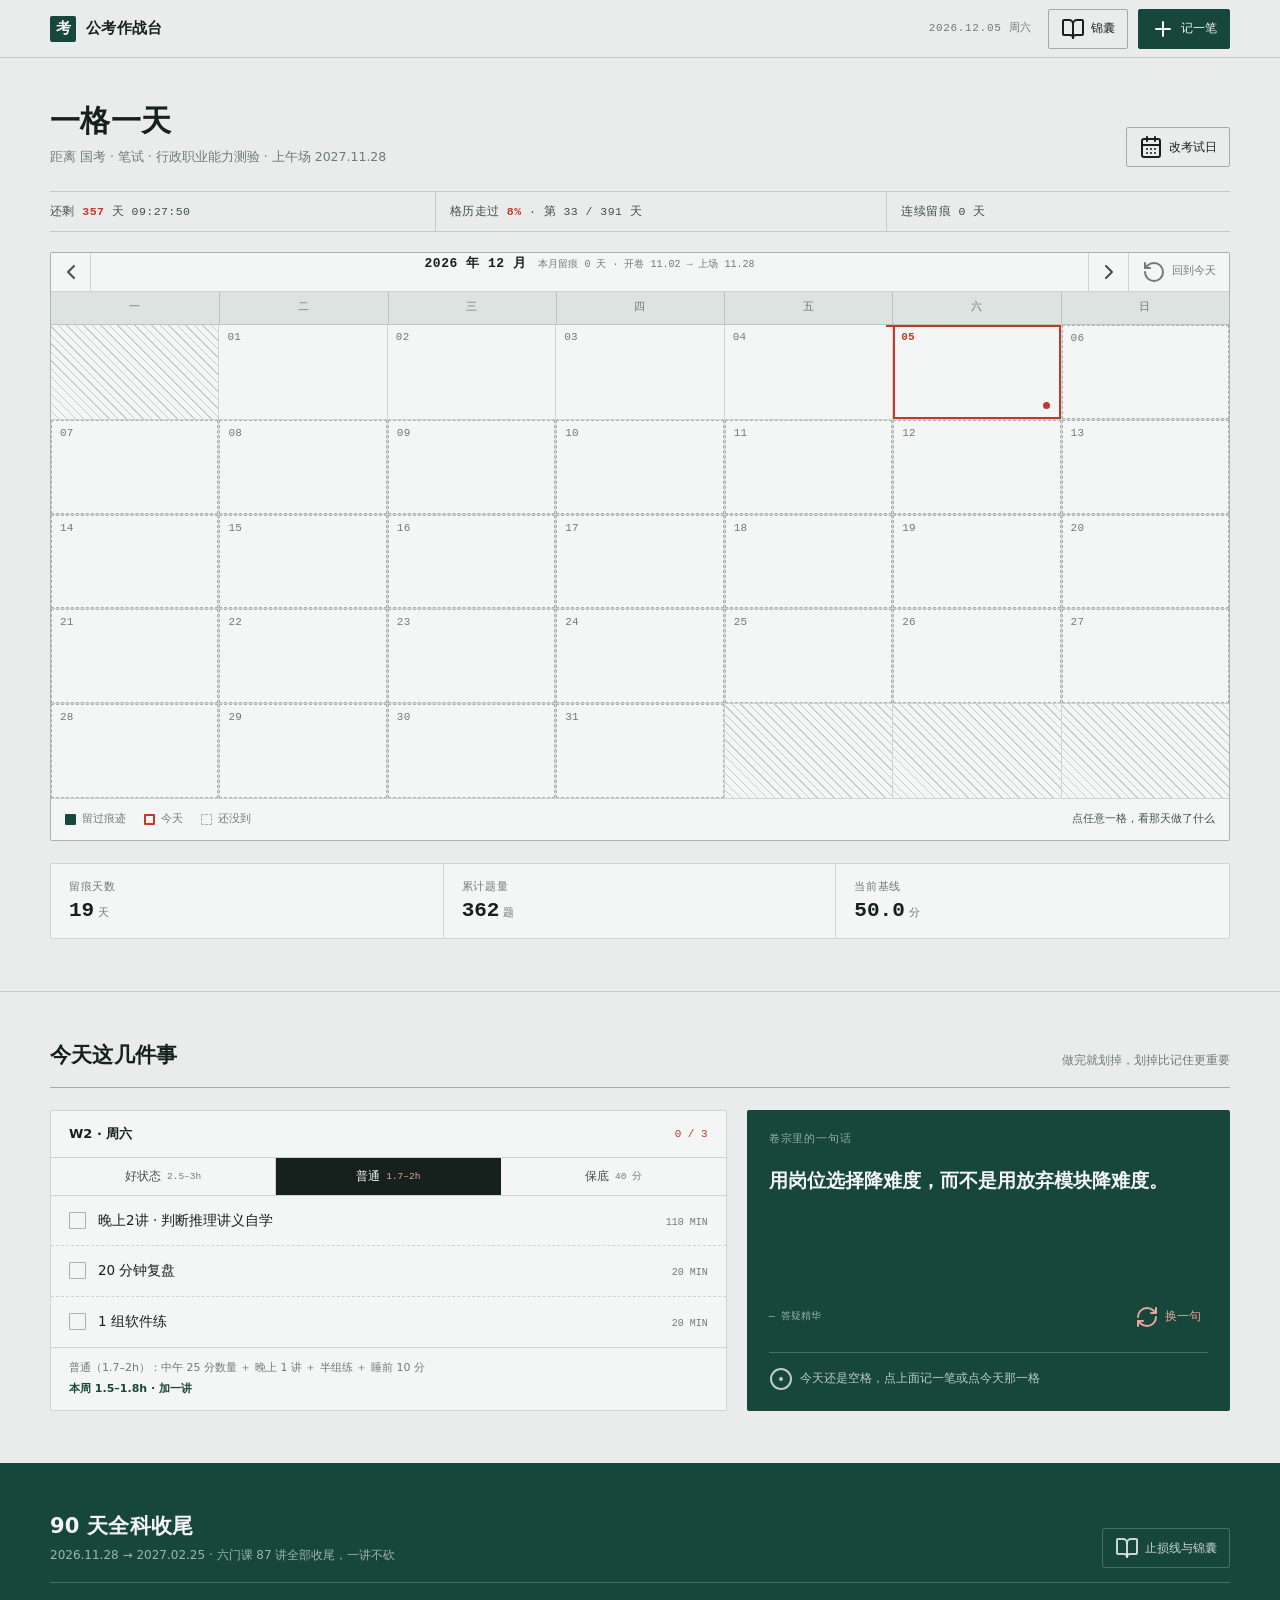
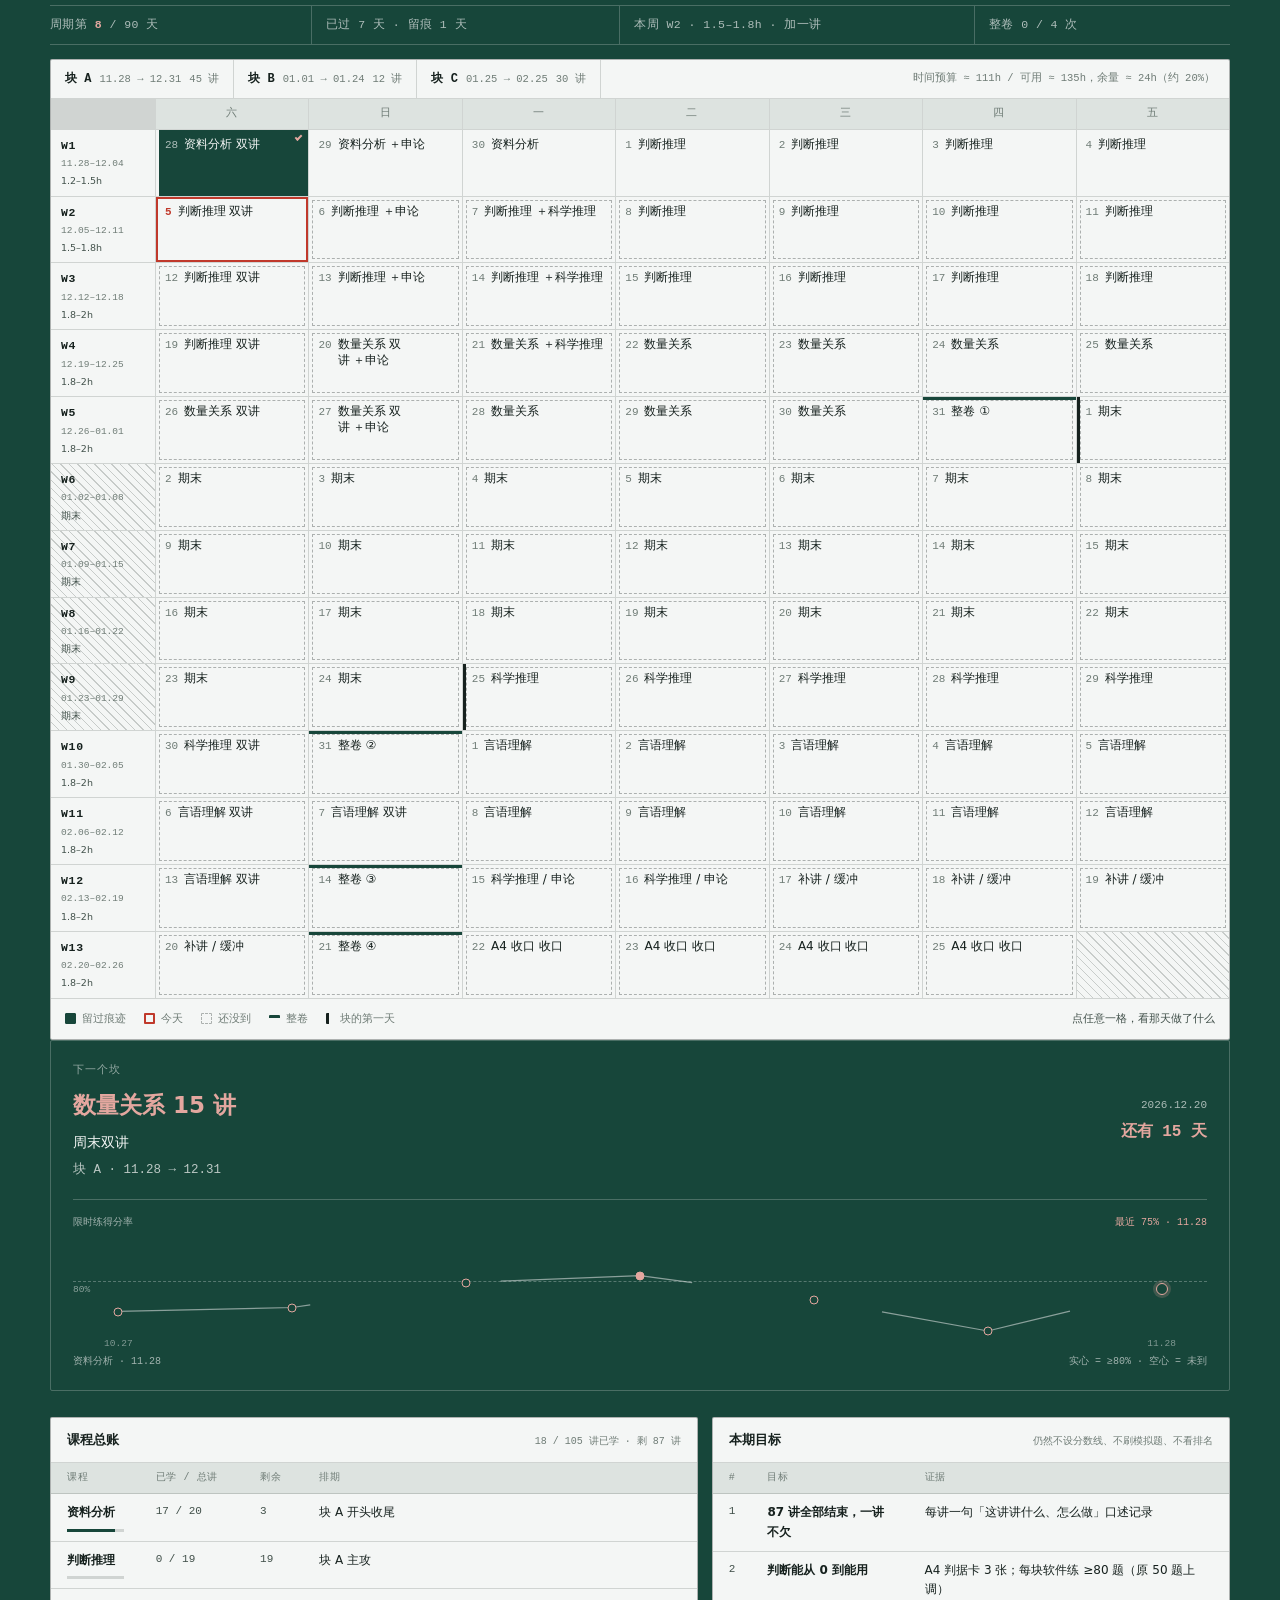
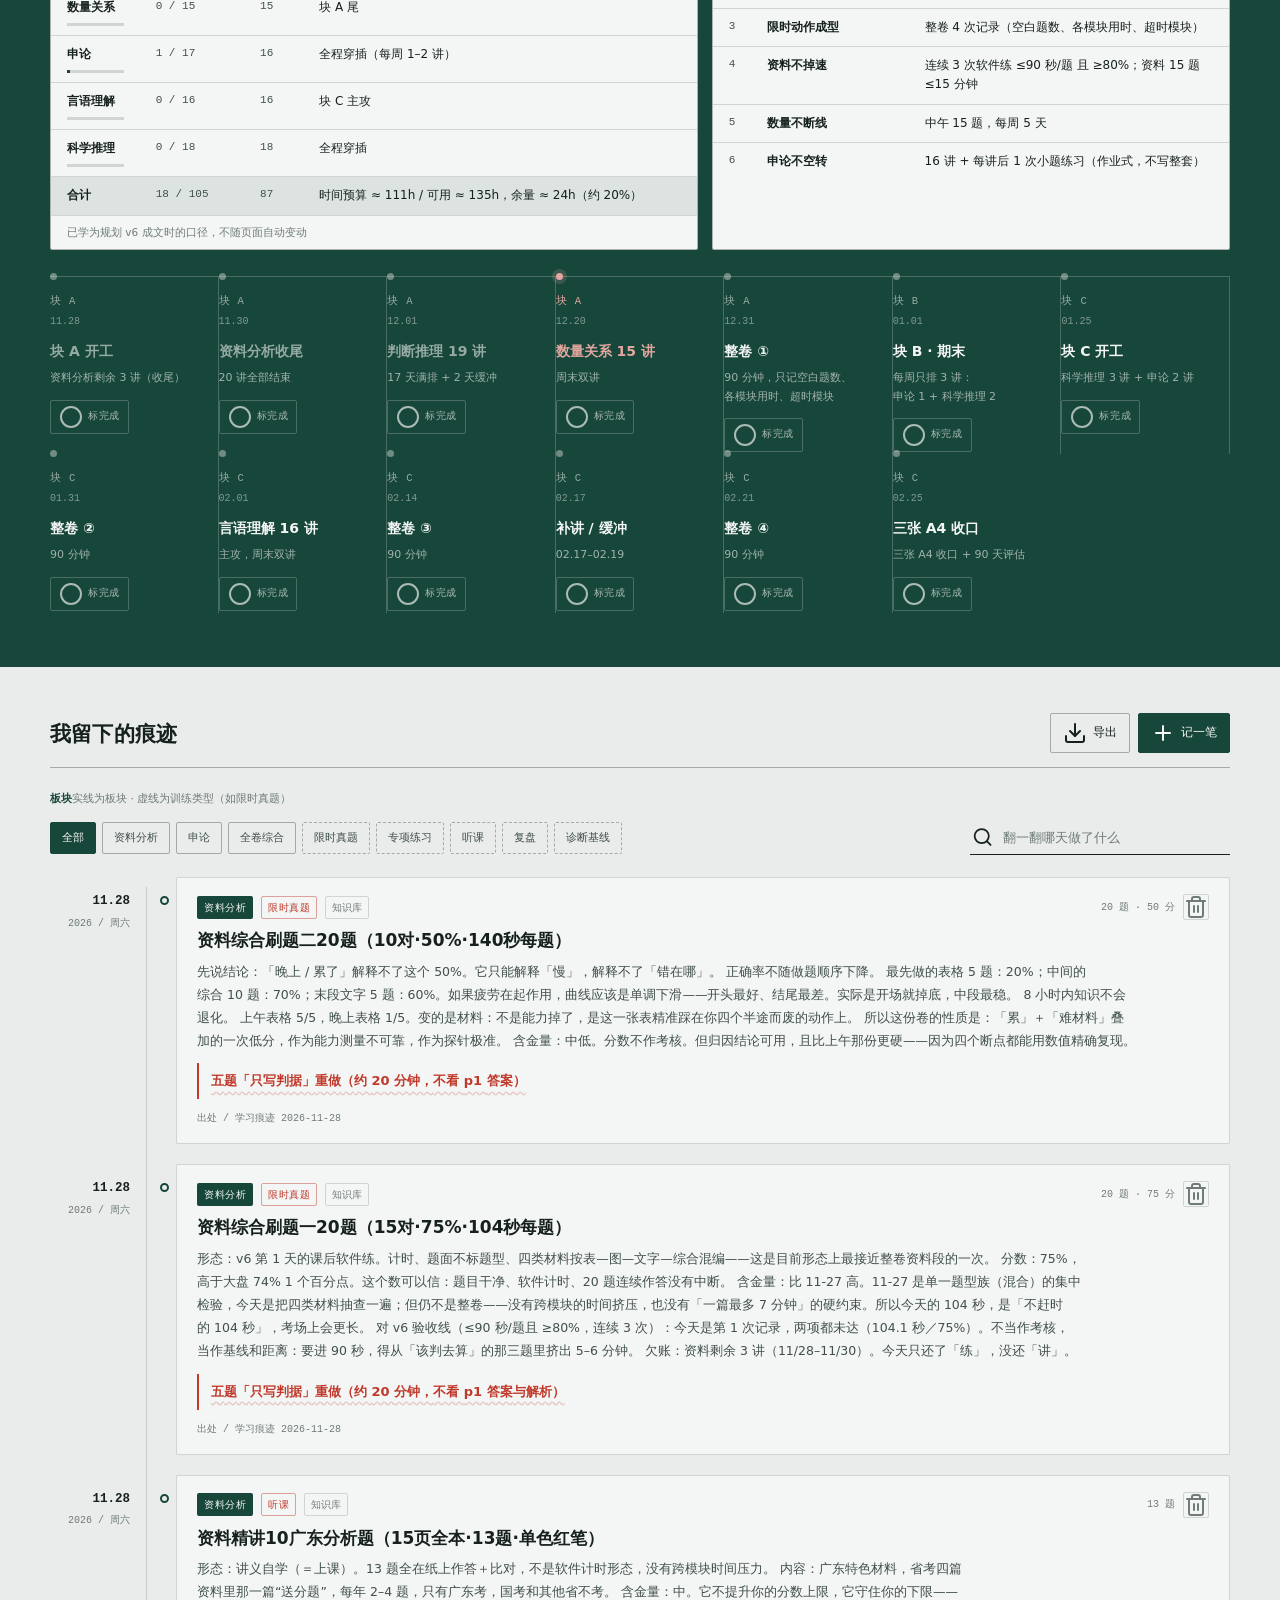
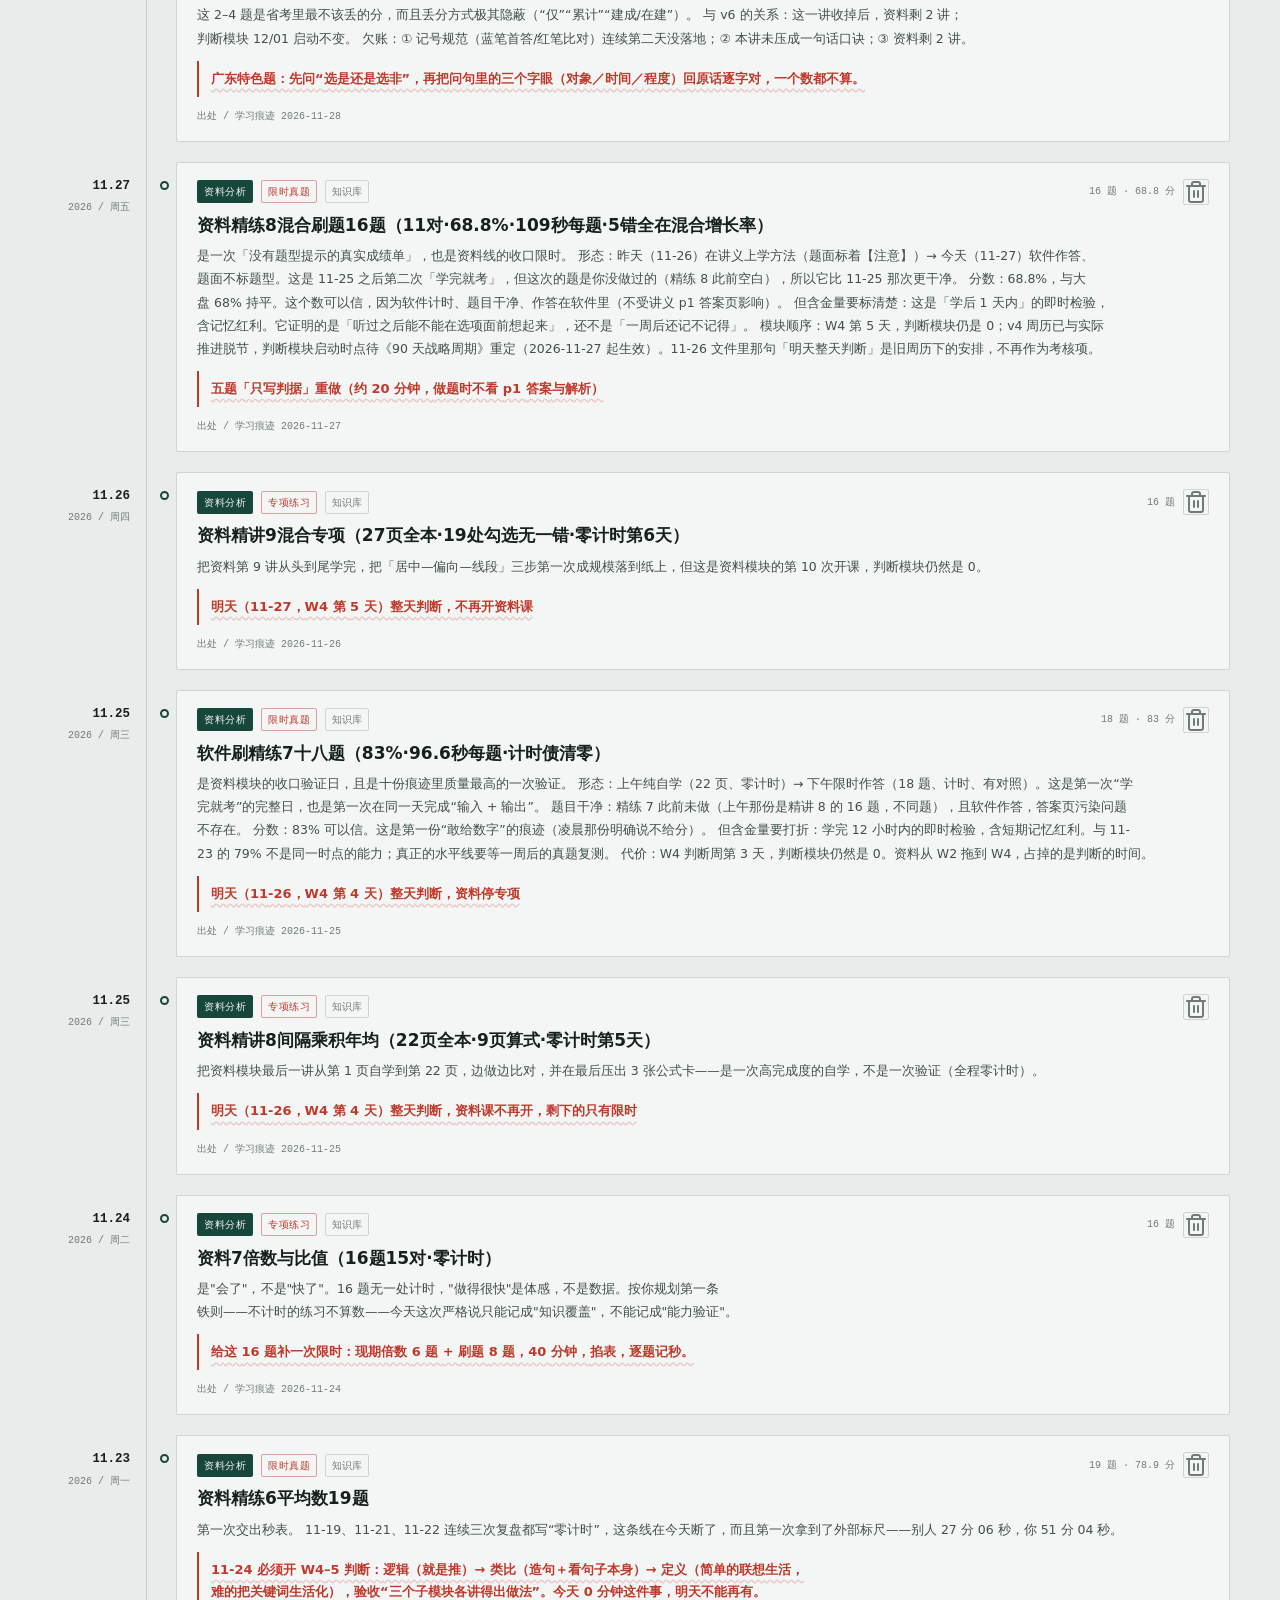
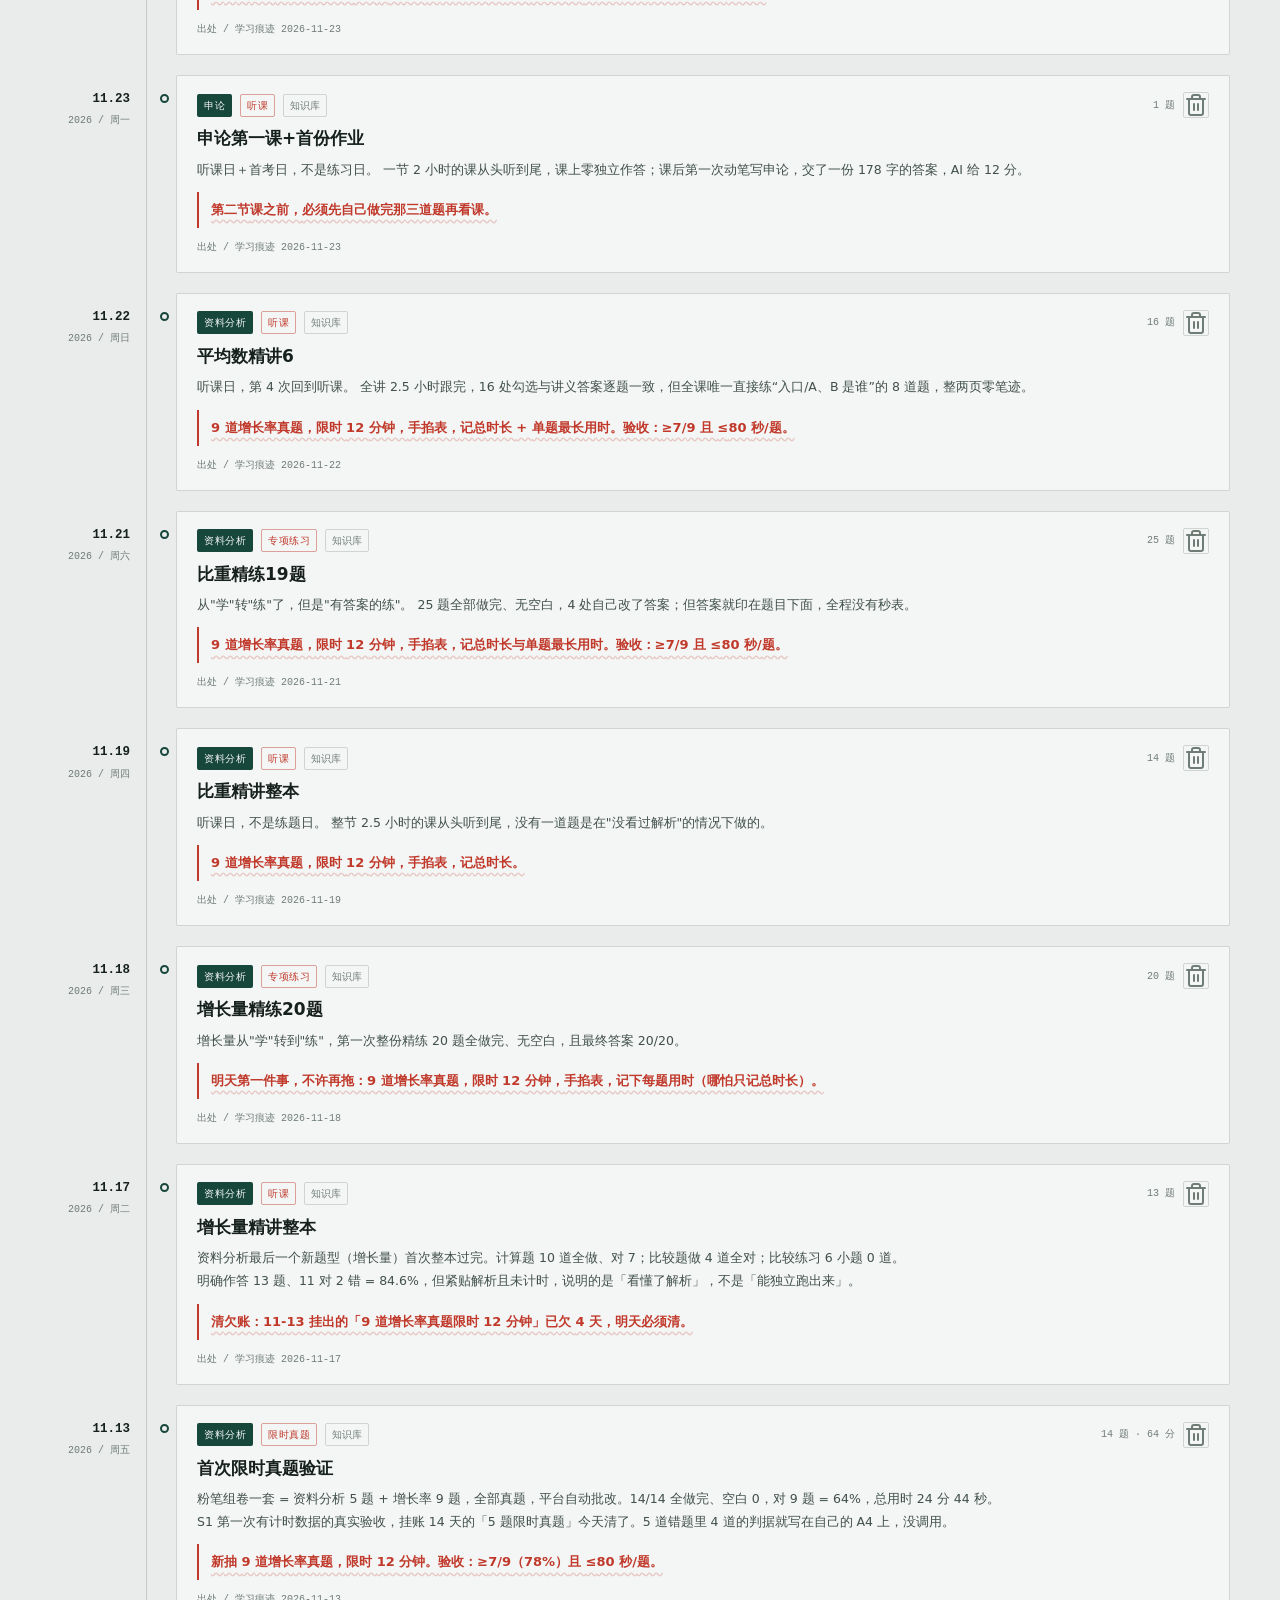
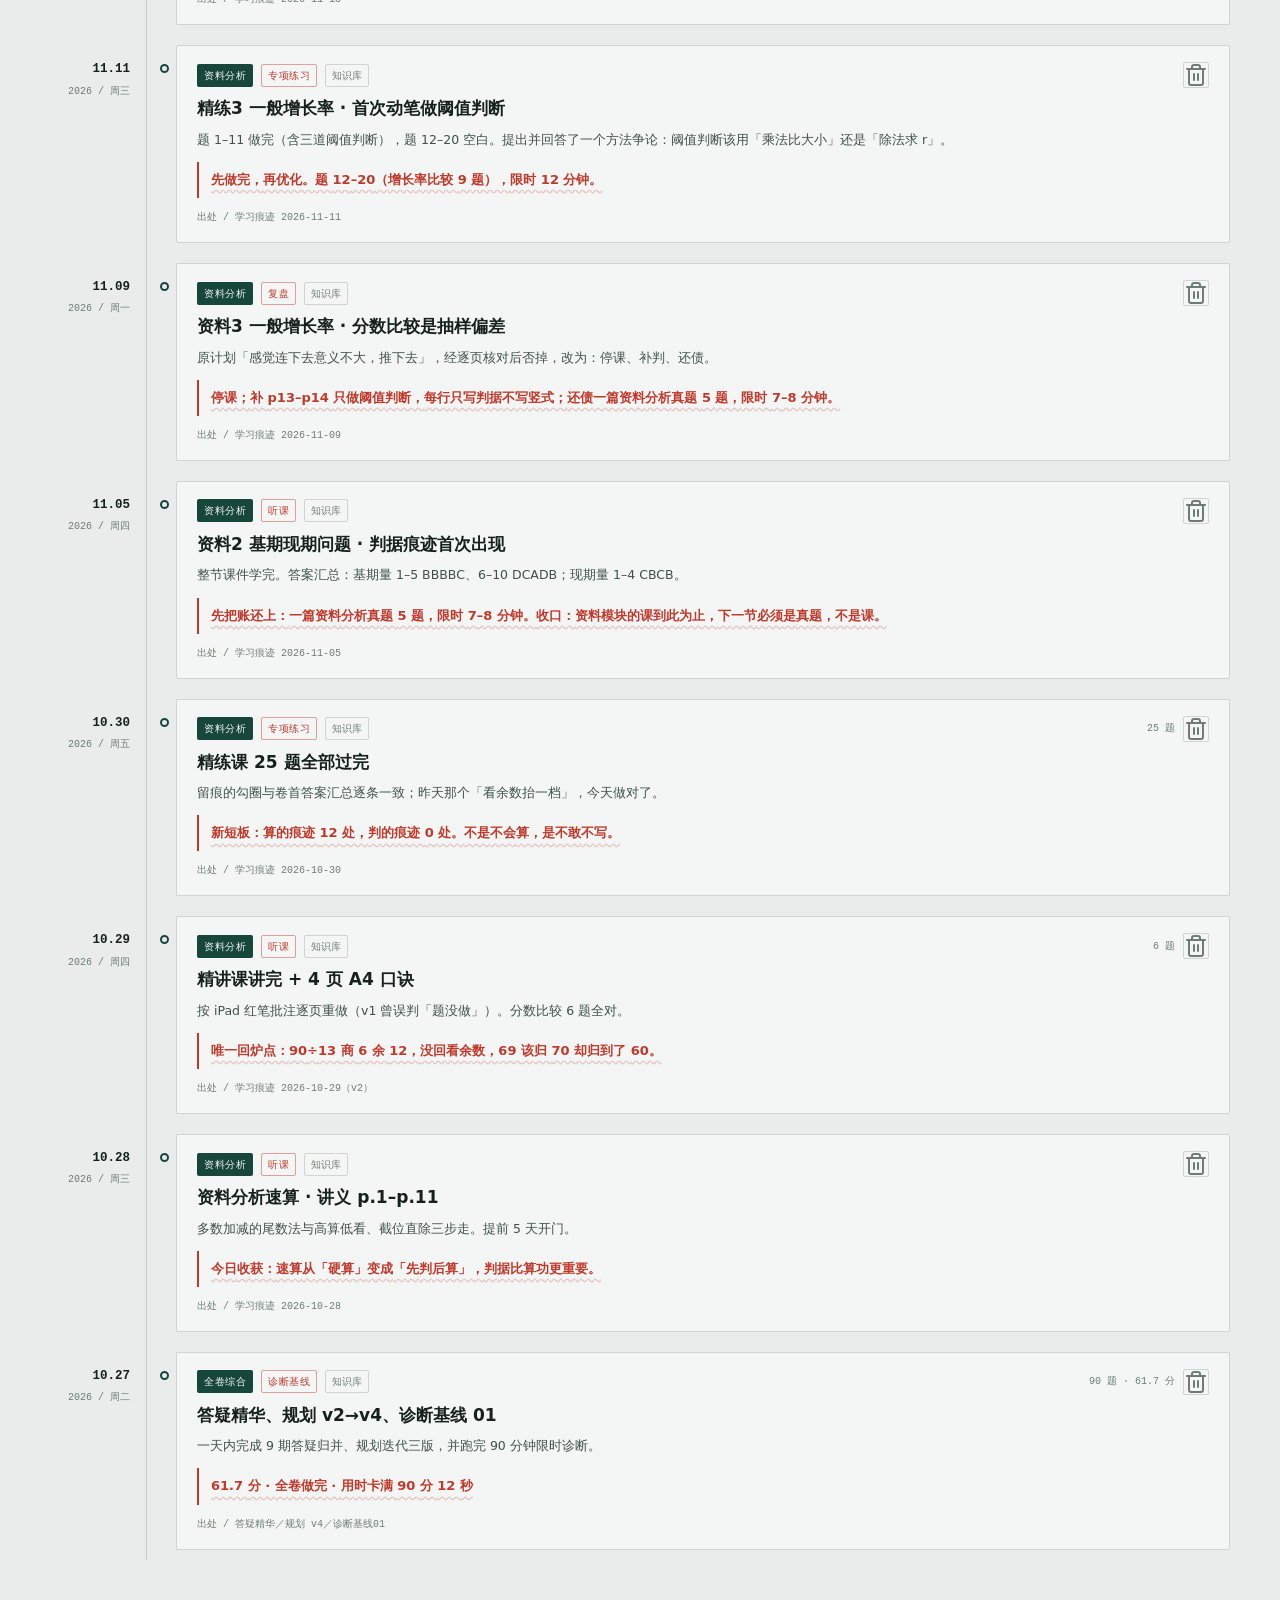
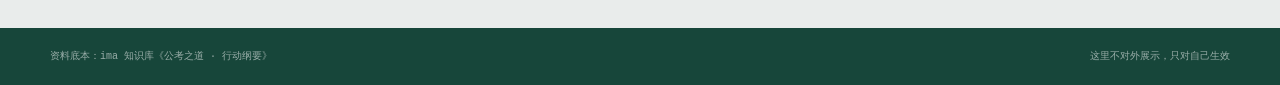
==== commit 3673b28c: "sync: 2026-11-28,2026-11-28,2026-11-28" ====
--- a/src/index.html
+++ b/src/index.html
@@ -8,7 +8,7 @@
 <link rel="icon" href="data:image/svg+xml,%3Csvg xmlns='http://www.w3.org/2000/svg' viewBox='0 0 64 64'%3E%3Crect width='64' height='64' fill='%2317463A'/%3E%3Ctext x='32' y='45' font-size='38' text-anchor='middle' fill='%23E9ECEB' font-family='sans-serif' font-weight='bold'%3E考%3C/text%3E%3C/svg%3E">
 <title>公考作战台 · 一格一天</title>
 <!-- LSF-BOOTSTRAP-SLOT -->
-<link rel="stylesheet" href="styles.css?v=8931f41443">
+<link rel="stylesheet" href="styles.css?v=4d3642935f">
 <style id="grid-fallback">
 /* 格历布局命脉内联兜底：ID 选择器优先级高于任何类规则。
    即使 styles.css 被缓存成旧版 / 未加载 / 旧 WebView 不认 minmax()，
@@ -46,9 +46,9 @@
       </div>
 
       <div class="statusline">
-        <span id="cdLine">还剩 <b>365</b> 天 07:09:47</span>
+        <span id="cdLine">还剩 <b>364</b> 天 11:57:54</span>
         <span id="phaseLine">格历走过 <b>7%</b> · 第 26 / 391 天</span>
-        <span id="streakLine">连续留痕 0 天</span>
+        <span id="streakLine">连续留痕 8 天</span>
       </div>
 
       <div class="cal-panel">
@@ -56,13 +56,13 @@
           <button class="cal-nav__btn" id="calPrev" data-cal="prev" type="button" aria-label="上一个月 · 2026 年 10 月"><svg xmlns="http://www.w3.org/2000/svg" width="24" height="24" viewBox="0 0 24 24" fill="none" stroke="currentColor" stroke-width="2" stroke-linecap="round" stroke-linejoin="round" data-lucide="chevron-left" class="lucide lucide-chevron-left"><path d="m15 18-6-6 6-6"></path></svg></button>
           <div class="cal-nav__label">
             <strong class="cal-nav__month" id="calMonth">2026 年 11 月</strong>
-            <span class="cal-nav__range" id="calRange">本月留痕 14 天 · 开卷 11.02 → 上场 11.28</span>
+            <span class="cal-nav__range" id="calRange">本月留痕 15 天 · 开卷 11.02 → 上场 11.28</span>
           </div>
           <button class="cal-nav__btn" id="calNext" data-cal="next" type="button" aria-label="下一个月 · 2026 年 12 月"><svg xmlns="http://www.w3.org/2000/svg" width="24" height="24" viewBox="0 0 24 24" fill="none" stroke="currentColor" stroke-width="2" stroke-linecap="round" stroke-linejoin="round" data-lucide="chevron-right" class="lucide lucide-chevron-right"><path d="m9 18 6-6-6-6"></path></svg></button>
           <button class="cal-nav__today is-current" id="calToday" data-cal="today" type="button"><svg xmlns="http://www.w3.org/2000/svg" width="24" height="24" viewBox="0 0 24 24" fill="none" stroke="currentColor" stroke-width="2" stroke-linecap="round" stroke-linejoin="round" data-lucide="rotate-ccw" class="lucide lucide-rotate-ccw"><path d="M3 12a9 9 0 1 0 9-9 9.75 9.75 0 0 0-6.74 2.74L3 8"></path><path d="M3 3v5h5"></path></svg>回到今天</button>
         </div>
         <div class="cal-weekhead" aria-hidden="true"><span>一</span><span>二</span><span>三</span><span>四</span><span>五</span><span>六</span><span>日</span></div>
-        <div class="cal-grid" id="calGrid" role="group" aria-label="备考格历"><div class="cell cell--pad" aria-hidden="true"></div><div class="cell cell--pad" aria-hidden="true"></div><div class="cell cell--pad" aria-hidden="true"></div><div class="cell cell--pad" aria-hidden="true"></div><div class="cell cell--pad" aria-hidden="true"></div><div class="cell cell--pad" aria-hidden="true"></div><button class="cell cell--past cell--outside" type="button" data-day="2026-11-01" aria-label="2026.11.01，不在备考区间"><span class="cell__d">01</span><span class="cell__mark"></span></button><button class="cell cell--past" type="button" data-day="2026-11-02" aria-label="2026.11.02"><span class="cell__d">02</span><span class="cell__mark"></span></button><button class="cell cell--past" type="button" data-day="2026-11-03" aria-label="2026.11.03"><span class="cell__d">03</span><span class="cell__mark"></span></button><button class="cell cell--past" type="button" data-day="2026-11-04" aria-label="2026.11.04"><span class="cell__d">04</span><span class="cell__mark"></span></button><button class="cell cell--done" type="button" data-day="2026-11-05" aria-label="2026.11.05，留过痕迹"><span class="cell__d">05</span><span class="cell__mark"><span class="cell__tick" aria-hidden="true"></span></span></button><button class="cell cell--past" type="button" data-day="2026-11-06" aria-label="2026.11.06"><span class="cell__d">06</span><span class="cell__mark"></span></button><button class="cell cell--past" type="button" data-day="2026-11-07" aria-label="2026.11.07"><span class="cell__d">07</span><span class="cell__mark"></span></button><button class="cell cell--past" type="button" data-day="2026-11-08" aria-label="2026.11.08"><span class="cell__d">08</span><span class="cell__mark"></span></button><button class="cell cell--done" type="button" data-day="2026-11-09" aria-label="2026.11.09，留过痕迹"><span class="cell__d">09</span><span class="cell__mark"><span class="cell__tick" aria-hidden="true"></span></span></button><button class="cell cell--past" type="button" data-day="2026-11-10" aria-label="2026.11.10"><span class="cell__d">10</span><span class="cell__mark"></span></button><button class="cell cell--done" type="button" data-day="2026-11-11" aria-label="2026.11.11，留过痕迹"><span class="cell__d">11</span><span class="cell__mark"><span class="cell__tick" aria-hidden="true"></span></span></button><button class="cell cell--past" type="button" data-day="2026-11-12" aria-label="2026.11.12"><span class="cell__d">12</span><span class="cell__mark"></span></button><button class="cell cell--done" type="button" data-day="2026-11-13" aria-label="2026.11.13，留过痕迹"><span class="cell__d">13</span><span class="cell__mark"><span class="cell__tick" aria-hidden="true"></span></span></button><button class="cell cell--past" type="button" data-day="2026-11-14" aria-label="2026.11.14"><span class="cell__d">14</span><span class="cell__mark"></span></button><button class="cell cell--past" type="button" data-day="2026-11-15" aria-label="2026.11.15"><span class="cell__d">15</span><span class="cell__mark"></span></button><button class="cell cell--past" type="button" data-day="2026-11-16" aria-label="2026.11.16"><span class="cell__d">16</span><span class="cell__mark"></span></button><button class="cell cell--done" type="button" data-day="2026-11-17" aria-label="2026.11.17，留过痕迹"><span class="cell__d">17</span><span class="cell__mark"><span class="cell__tick" aria-hidden="true"></span></span></button><button class="cell cell--done" type="button" data-day="2026-11-18" aria-label="2026.11.18，留过痕迹"><span class="cell__d">18</span><span class="cell__mark"><span class="cell__tick" aria-hidden="true"></span></span></button><button class="cell cell--done" type="button" data-day="2026-11-19" aria-label="2026.11.19，留过痕迹"><span class="cell__d">19</span><span class="cell__mark"><span class="cell__tick" aria-hidden="true"></span></span></button><button class="cell cell--past" type="button" data-day="2026-11-20" aria-label="2026.11.20"><span class="cell__d">20</span><span class="cell__mark"></span></button><button class="cell cell--done" type="button" data-day="2026-11-21" aria-label="2026.11.21，留过痕迹"><span class="cell__d">21</span><span class="cell__mark"><span class="cell__tick" aria-hidden="true"></span></span></button><button class="cell cell--done" type="button" data-day="2026-11-22" aria-label="2026.11.22，留过痕迹"><span class="cell__d">22</span><span class="cell__mark"><span class="cell__tick" aria-hidden="true"></span></span></button><button class="cell cell--done" type="button" data-day="2026-11-23" aria-label="2026.11.23，留过痕迹"><span class="cell__d">23</span><span class="cell__mark"><span class="cell__tick" aria-hidden="true"></span></span></button><button class="cell cell--done" type="button" data-day="2026-11-24" aria-label="2026.11.24，留过痕迹"><span class="cell__d">24</span><span class="cell__mark"><span class="cell__tick" aria-hidden="true"></span></span></button><button class="cell cell--done" type="button" data-day="2026-11-25" aria-label="2026.11.25，留过痕迹"><span class="cell__d">25</span><span class="cell__mark"><span class="cell__tick" aria-hidden="true"></span></span></button><button class="cell cell--done" type="button" data-day="2026-11-26" aria-label="2026.11.26，留过痕迹"><span class="cell__d">26</span><span class="cell__mark"><span class="cell__tick" aria-hidden="true"></span></span></button><button class="cell cell--done" type="button" data-day="2026-11-27" aria-label="2026.11.27，留过痕迹"><span class="cell__d">27</span><span class="cell__mark"><span class="cell__tick" aria-hidden="true"></span></span></button><button class="cell cell--today" type="button" data-day="2026-11-28" aria-label="2026.11.28，今天"><span class="cell__d">28</span><span class="cell__mark"></span></button><button class="cell cell--future" type="button" data-day="2026-11-29" aria-label="2026.11.29，还没到"><span class="cell__d">29</span><span class="cell__mark"></span></button><button class="cell cell--future" type="button" data-day="2026-11-30" aria-label="2026.11.30，还没到"><span class="cell__d">30</span><span class="cell__mark"></span></button><div class="cell cell--pad" aria-hidden="true"></div><div class="cell cell--pad" aria-hidden="true"></div><div class="cell cell--pad" aria-hidden="true"></div><div class="cell cell--pad" aria-hidden="true"></div><div class="cell cell--pad" aria-hidden="true"></div><div class="cell cell--pad" aria-hidden="true"></div></div>
+        <div class="cal-grid" id="calGrid" role="group" aria-label="备考格历"><div class="cell cell--pad" aria-hidden="true"></div><div class="cell cell--pad" aria-hidden="true"></div><div class="cell cell--pad" aria-hidden="true"></div><div class="cell cell--pad" aria-hidden="true"></div><div class="cell cell--pad" aria-hidden="true"></div><div class="cell cell--pad" aria-hidden="true"></div><button class="cell cell--past cell--outside" type="button" data-day="2026-11-01" aria-label="2026.11.01，不在备考区间"><span class="cell__d">01</span><span class="cell__mark"></span></button><button class="cell cell--past" type="button" data-day="2026-11-02" aria-label="2026.11.02"><span class="cell__d">02</span><span class="cell__mark"></span></button><button class="cell cell--past" type="button" data-day="2026-11-03" aria-label="2026.11.03"><span class="cell__d">03</span><span class="cell__mark"></span></button><button class="cell cell--past" type="button" data-day="2026-11-04" aria-label="2026.11.04"><span class="cell__d">04</span><span class="cell__mark"></span></button><button class="cell cell--done" type="button" data-day="2026-11-05" aria-label="2026.11.05，留过痕迹"><span class="cell__d">05</span><span class="cell__mark"><span class="cell__tick" aria-hidden="true"></span></span></button><button class="cell cell--past" type="button" data-day="2026-11-06" aria-label="2026.11.06"><span class="cell__d">06</span><span class="cell__mark"></span></button><button class="cell cell--past" type="button" data-day="2026-11-07" aria-label="2026.11.07"><span class="cell__d">07</span><span class="cell__mark"></span></button><button class="cell cell--past" type="button" data-day="2026-11-08" aria-label="2026.11.08"><span class="cell__d">08</span><span class="cell__mark"></span></button><button class="cell cell--done" type="button" data-day="2026-11-09" aria-label="2026.11.09，留过痕迹"><span class="cell__d">09</span><span class="cell__mark"><span class="cell__tick" aria-hidden="true"></span></span></button><button class="cell cell--past" type="button" data-day="2026-11-10" aria-label="2026.11.10"><span class="cell__d">10</span><span class="cell__mark"></span></button><button class="cell cell--done" type="button" data-day="2026-11-11" aria-label="2026.11.11，留过痕迹"><span class="cell__d">11</span><span class="cell__mark"><span class="cell__tick" aria-hidden="true"></span></span></button><button class="cell cell--past" type="button" data-day="2026-11-12" aria-label="2026.11.12"><span class="cell__d">12</span><span class="cell__mark"></span></button><button class="cell cell--done" type="button" data-day="2026-11-13" aria-label="2026.11.13，留过痕迹"><span class="cell__d">13</span><span class="cell__mark"><span class="cell__tick" aria-hidden="true"></span></span></button><button class="cell cell--past" type="button" data-day="2026-11-14" aria-label="2026.11.14"><span class="cell__d">14</span><span class="cell__mark"></span></button><button class="cell cell--past" type="button" data-day="2026-11-15" aria-label="2026.11.15"><span class="cell__d">15</span><span class="cell__mark"></span></button><button class="cell cell--past" type="button" data-day="2026-11-16" aria-label="2026.11.16"><span class="cell__d">16</span><span class="cell__mark"></span></button><button class="cell cell--done" type="button" data-day="2026-11-17" aria-label="2026.11.17，留过痕迹"><span class="cell__d">17</span><span class="cell__mark"><span class="cell__tick" aria-hidden="true"></span></span></button><button class="cell cell--done" type="button" data-day="2026-11-18" aria-label="2026.11.18，留过痕迹"><span class="cell__d">18</span><span class="cell__mark"><span class="cell__tick" aria-hidden="true"></span></span></button><button class="cell cell--done" type="button" data-day="2026-11-19" aria-label="2026.11.19，留过痕迹"><span class="cell__d">19</span><span class="cell__mark"><span class="cell__tick" aria-hidden="true"></span></span></button><button class="cell cell--past" type="button" data-day="2026-11-20" aria-label="2026.11.20"><span class="cell__d">20</span><span class="cell__mark"></span></button><button class="cell cell--done" type="button" data-day="2026-11-21" aria-label="2026.11.21，留过痕迹"><span class="cell__d">21</span><span class="cell__mark"><span class="cell__tick" aria-hidden="true"></span></span></button><button class="cell cell--done" type="button" data-day="2026-11-22" aria-label="2026.11.22，留过痕迹"><span class="cell__d">22</span><span class="cell__mark"><span class="cell__tick" aria-hidden="true"></span></span></button><button class="cell cell--done" type="button" data-day="2026-11-23" aria-label="2026.11.23，留过痕迹"><span class="cell__d">23</span><span class="cell__mark"><span class="cell__tick" aria-hidden="true"></span></span></button><button class="cell cell--done" type="button" data-day="2026-11-24" aria-label="2026.11.24，留过痕迹"><span class="cell__d">24</span><span class="cell__mark"><span class="cell__tick" aria-hidden="true"></span></span></button><button class="cell cell--done" type="button" data-day="2026-11-25" aria-label="2026.11.25，留过痕迹"><span class="cell__d">25</span><span class="cell__mark"><span class="cell__tick" aria-hidden="true"></span></span></button><button class="cell cell--done" type="button" data-day="2026-11-26" aria-label="2026.11.26，留过痕迹"><span class="cell__d">26</span><span class="cell__mark"><span class="cell__tick" aria-hidden="true"></span></span></button><button class="cell cell--done" type="button" data-day="2026-11-27" aria-label="2026.11.27，留过痕迹"><span class="cell__d">27</span><span class="cell__mark"><span class="cell__tick" aria-hidden="true"></span></span></button><button class="cell cell--done cell--today" type="button" data-day="2026-11-28" aria-label="2026.11.28，留过痕迹"><span class="cell__d">28</span><span class="cell__mark"><span class="cell__tick" aria-hidden="true"></span></span></button><button class="cell cell--future" type="button" data-day="2026-11-29" aria-label="2026.11.29，还没到"><span class="cell__d">29</span><span class="cell__mark"></span></button><button class="cell cell--future" type="button" data-day="2026-11-30" aria-label="2026.11.30，还没到"><span class="cell__d">30</span><span class="cell__mark"></span></button><div class="cell cell--pad" aria-hidden="true"></div><div class="cell cell--pad" aria-hidden="true"></div><div class="cell cell--pad" aria-hidden="true"></div><div class="cell cell--pad" aria-hidden="true"></div><div class="cell cell--pad" aria-hidden="true"></div><div class="cell cell--pad" aria-hidden="true"></div></div>
         <div class="cal-legend">
           <span><i class="lg lg--done"></i>留过痕迹</span>
           <span><i class="lg lg--today"></i>今天</span>
@@ -71,7 +71,7 @@
         </div>
       </div>
 
-      <dl class="cal-stats" id="stats"><div><dt>留痕天数</dt><dd><span data-count="18">18</span><small>天</small></dd></div><div><dt>累计题量</dt><dd><span data-count="309">309</span><small>题</small></dd></div><div><dt>当前基线</dt><dd><span data-count="68.8" data-dec="1">68.8</span><small>分</small></dd></div></dl>
+      <dl class="cal-stats" id="stats"><div><dt>留痕天数</dt><dd><span data-count="19">19</span><small>天</small></dd></div><div><dt>累计题量</dt><dd><span data-count="362">362</span><small>题</small></dd></div><div><dt>当前基线</dt><dd><span data-count="50" data-dec="1">50.0</span><small>分</small></dd></div></dl>
     </div>
   </section>
 
@@ -91,9 +91,9 @@
         </div>
         <aside class="quote-panel">
           <p class="quote-panel__label">卷宗里的一句话</p>
-          <blockquote class="quote" id="quoteText">加<wbr>量的<wbr>顺序<wbr>是<wbr>「<wbr>先<wbr>稳<wbr>住<wbr>天<wbr>数，<wbr>再<wbr>加<wbr>时<wbr>长」。</blockquote>
-          <div class="quote-panel__foot"><span id="quoteSrc">— 规划 v6</span><button class="tbtn tbtn--text" id="quoteBtn" type="button"><i data-lucide="refresh-cw"></i>换一句</button></div>
-          <div class="todayflag" id="todayFlag"><svg xmlns="http://www.w3.org/2000/svg" width="24" height="24" viewBox="0 0 24 24" fill="none" stroke="currentColor" stroke-width="2" stroke-linecap="round" stroke-linejoin="round" data-lucide="circle-dot" class="lucide lucide-circle-dot"><circle cx="12" cy="12" r="10"></circle><circle cx="12" cy="12" r="1"></circle></svg>今天<wbr>还是<wbr>空格，<wbr>点<wbr>上面<wbr>记<wbr>一<wbr>笔<wbr>或<wbr>点<wbr>今天<wbr>那一<wbr>格</div>
+          <blockquote class="quote" id="quoteText">空白<wbr>题<wbr>数<wbr>是<wbr>第一<wbr>指标，<wbr>正确<wbr>率<wbr>是<wbr>第二<wbr>指标。</blockquote>
+          <div class="quote-panel__foot"><span id="quoteSrc">— 答疑精华</span><button class="tbtn tbtn--text" id="quoteBtn" type="button"><i data-lucide="refresh-cw"></i>换一句</button></div>
+          <div class="todayflag" id="todayFlag"><svg xmlns="http://www.w3.org/2000/svg" width="24" height="24" viewBox="0 0 24 24" fill="none" stroke="currentColor" stroke-width="2" stroke-linecap="round" stroke-linejoin="round" data-lucide="check-check" class="lucide lucide-check-check"><path d="M18 6 7 17l-5-5"></path><path d="m22 10-7.5 7.5L13 16"></path></svg>今天<wbr>已经<wbr>留过<wbr>痕迹<wbr>了，<wbr>继续<wbr>保持</div>
         </aside>
       </div>
     </div>
@@ -110,14 +110,14 @@
         <button class="tbtn tbtn--ghost" id="refBtn2" type="button" aria-expanded="false" aria-controls="drawer"><i data-lucide="book-open"></i>止损线与锦囊</button>
       </header>
 
-      <div class="cyc-status" id="cycStatus"><span>周期第 <b>1</b> / 90 天</span><span>已过 0 天 · 留痕 0 天</span><span>本周 W1 · 1.2–1.5h · 先<wbr>稳<wbr>住，<wbr>不<wbr>追<wbr>量</span><span>整卷 0 / 4 次</span></div>
+      <div class="cyc-status" id="cycStatus"><span>周期第 <b>1</b> / 90 天</span><span>已过 0 天 · 留痕 1 天</span><span>本周 W1 · 1.2–1.5h · 先<wbr>稳<wbr>住，<wbr>不<wbr>追<wbr>量</span><span>整卷 0 / 4 次</span></div>
 
       <div class="cyc-panel">
         <div class="cyc-panel__head">
           <div class="cyc-blocks" id="cycleBlocks"><button class="cycblk" type="button" data-block="A" aria-pressed="false"><b>块 A</b><span>11.28 → 12.31</span><span>45 讲</span></button><button class="cycblk" type="button" data-block="B" aria-pressed="false"><b>块 B</b><span>01.01 → 01.24</span><span>12 讲</span></button><button class="cycblk" type="button" data-block="C" aria-pressed="false"><b>块 C</b><span>01.25 → 02.25</span><span>30 讲</span></button></div>
           <span class="cyc-panel__sum" id="cycBudget">时间预算 ≈ 111h / 可用 ≈ 135h，余量 ≈ 24h（约 20%）</span>
         </div>
-        <div class="cyc" id="cycleGrid" role="group" aria-label="90 天周期墙"><div class="cyc__cor" aria-hidden="true"></div><div class="cyc__h" aria-hidden="true">六</div><div class="cyc__h" aria-hidden="true">日</div><div class="cyc__h" aria-hidden="true">一</div><div class="cyc__h" aria-hidden="true">二</div><div class="cyc__h" aria-hidden="true">三</div><div class="cyc__h" aria-hidden="true">四</div><div class="cyc__h" aria-hidden="true">五</div><div class="cyc__wk"><b>W1</b><span>11.28–12.04</span><em>1.2–1.5h</em></div><button class="cyc__day is-b-A  is-today is-past  is-first" type="button" data-day="2026-11-28" aria-label="2026.11.28 · 第 1 天 · 块 A，资料分析 双讲，今天"><b class="cyc__d">28</b><span class="cyc__c" data-s="资双">资料<wbr>分析<span class="cyc__x"> <wbr>双<wbr>讲</span></span></button><button class="cyc__day is-b-A   is-future  " type="button" data-day="2026-11-29" aria-label="2026.11.29 · 第 2 天 · 块 A，资料分析 ＋申论"><b class="cyc__d">29</b><span class="cyc__c" data-s="资">资料<wbr>分析<span class="cyc__x"> <wbr>＋<wbr>申论</span></span></button><button class="cyc__day is-b-A   is-future  " type="button" data-day="2026-11-30" aria-label="2026.11.30 · 第 3 天 · 块 A，资料分析"><b class="cyc__d">30</b><span class="cyc__c" data-s="资">资料<wbr>分析</span></button><button class="cyc__day is-b-A   is-future  " type="button" data-day="2026-12-01" aria-label="2026.12.01 · 第 4 天 · 块 A，判断推理"><b class="cyc__d">1</b><span class="cyc__c" data-s="判">判断<wbr>推理</span></button><button class="cyc__day is-b-A   is-future  " type="button" data-day="2026-12-02" aria-label="2026.12.02 · 第 5 天 · 块 A，判断推理"><b class="cyc__d">2</b><span class="cyc__c" data-s="判">判断<wbr>推理</span></button><button class="cyc__day is-b-A   is-future  " type="button" data-day="2026-12-03" aria-label="2026.12.03 · 第 6 天 · 块 A，判断推理"><b class="cyc__d">3</b><span class="cyc__c" data-s="判">判断<wbr>推理</span></button><button class="cyc__day is-b-A   is-future  " type="button" data-day="2026-12-04" aria-label="2026.12.04 · 第 7 天 · 块 A，判断推理"><b class="cyc__d">4</b><span class="cyc__c" data-s="判">判断<wbr>推理</span></button><div class="cyc__wk"><b>W2</b><span>12.05–12.11</span><em>1.5–1.8h</em></div><button class="cyc__day is-b-A   is-future  " type="button" data-day="2026-12-05" aria-label="2026.12.05 · 第 8 天 · 块 A，判断推理 双讲"><b class="cyc__d">5</b><span class="cyc__c" data-s="判双">判断<wbr>推理<span class="cyc__x"> <wbr>双<wbr>讲</span></span></button><button class="cyc__day is-b-A   is-future  " type="button" data-day="2026-12-06" aria-label="2026.12.06 · 第 9 天 · 块 A，判断推理 ＋申论"><b class="cyc__d">6</b><span class="cyc__c" data-s="判">判断<wbr>推理<span class="cyc__x"> <wbr>＋<wbr>申论</span></span></button><button class="cyc__day is-b-A   is-future  " type="button" data-day="2026-12-07" aria-label="2026.12.07 · 第 10 天 · 块 A，判断推理 ＋科学推理"><b class="cyc__d">7</b><span class="cyc__c" data-s="判">判断<wbr>推理<span class="cyc__x"> <wbr>＋<wbr>科学<wbr>推理</span></span></button><button class="cyc__day is-b-A   is-future  " type="button" data-day="2026-12-08" aria-label="2026.12.08 · 第 11 天 · 块 A，判断推理"><b class="cyc__d">8</b><span class="cyc__c" data-s="判">判断<wbr>推理</span></button><button class="cyc__day is-b-A   is-future  " type="button" data-day="2026-12-09" aria-label="2026.12.09 · 第 12 天 · 块 A，判断推理"><b class="cyc__d">9</b><span class="cyc__c" data-s="判">判断<wbr>推理</span></button><button class="cyc__day is-b-A   is-future  " type="button" data-day="2026-12-10" aria-label="2026.12.10 · 第 13 天 · 块 A，判断推理"><b class="cyc__d">10</b><span class="cyc__c" data-s="判">判断<wbr>推理</span></button><button class="cyc__day is-b-A   is-future  " type="button" data-day="2026-12-11" aria-label="2026.12.11 · 第 14 天 · 块 A，判断推理"><b class="cyc__d">11</b><span class="cyc__c" data-s="判">判断<wbr>推理</span></button><div class="cyc__wk"><b>W3</b><span>12.12–12.18</span><em>1.8–2h</em></div><button class="cyc__day is-b-A   is-future  " type="button" data-day="2026-12-12" aria-label="2026.12.12 · 第 15 天 · 块 A，判断推理 双讲"><b class="cyc__d">12</b><span class="cyc__c" data-s="判双">判断<wbr>推理<span class="cyc__x"> <wbr>双<wbr>讲</span></span></button><button class="cyc__day is-b-A   is-future  " type="button" data-day="2026-12-13" aria-label="2026.12.13 · 第 16 天 · 块 A，判断推理 ＋申论"><b class="cyc__d">13</b><span class="cyc__c" data-s="判">判断<wbr>推理<span class="cyc__x"> <wbr>＋<wbr>申论</span></span></button><button class="cyc__day is-b-A   is-future  " type="button" data-day="2026-12-14" aria-label="2026.12.14 · 第 17 天 · 块 A，判断推理 ＋科学推理"><b class="cyc__d">14</b><span class="cyc__c" data-s="判">判断<wbr>推理<span class="cyc__x"> <wbr>＋<wbr>科学<wbr>推理</span></span></button><button class="cyc__day is-b-A   is-future  " type="button" data-day="2026-12-15" aria-label="2026.12.15 · 第 18 天 · 块 A，判断推理"><b class="cyc__d">15</b><span class="cyc__c" data-s="判">判断<wbr>推理</span></button><button class="cyc__day is-b-A   is-future  " type="button" data-day="2026-12-16" aria-label="2026.12.16 · 第 19 天 · 块 A，判断推理"><b class="cyc__d">16</b><span class="cyc__c" data-s="判">判断<wbr>推理</span></button><button class="cyc__day is-b-A   is-future  " type="button" data-day="2026-12-17" aria-label="2026.12.17 · 第 20 天 · 块 A，判断推理"><b class="cyc__d">17</b><span class="cyc__c" data-s="判">判断<wbr>推理</span></button><button class="cyc__day is-b-A   is-future  " type="button" data-day="2026-12-18" aria-label="2026.12.18 · 第 21 天 · 块 A，判断推理"><b class="cyc__d">18</b><span class="cyc__c" data-s="判">判断<wbr>推理</span></button><div class="cyc__wk"><b>W4</b><span>12.19–12.25</span><em>1.8–2h</em></div><button class="cyc__day is-b-A   is-future  " type="button" data-day="2026-12-19" aria-label="2026.12.19 · 第 22 天 · 块 A，判断推理 双讲"><b class="cyc__d">19</b><span class="cyc__c" data-s="判双">判断<wbr>推理<span class="cyc__x"> <wbr>双<wbr>讲</span></span></button><button class="cyc__day is-b-A   is-future  " type="button" data-day="2026-12-20" aria-label="2026.12.20 · 第 23 天 · 块 A，数量关系 双讲 ＋申论"><b class="cyc__d">20</b><span class="cyc__c" data-s="数双">数量<wbr>关系<span class="cyc__x"> <wbr>双<wbr>讲 <wbr>＋<wbr>申论</span></span></button><button class="cyc__day is-b-A   is-future  " type="button" data-day="2026-12-21" aria-label="2026.12.21 · 第 24 天 · 块 A，数量关系 ＋科学推理"><b class="cyc__d">21</b><span class="cyc__c" data-s="数">数量<wbr>关系<span class="cyc__x"> <wbr>＋<wbr>科学<wbr>推理</span></span></button><button class="cyc__day is-b-A   is-future  " type="button" data-day="2026-12-22" aria-label="2026.12.22 · 第 25 天 · 块 A，数量关系"><b class="cyc__d">22</b><span class="cyc__c" data-s="数">数量<wbr>关系</span></button><button class="cyc__day is-b-A   is-future  " type="button" data-day="2026-12-23" aria-label="2026.12.23 · 第 26 天 · 块 A，数量关系"><b class="cyc__d">23</b><span class="cyc__c" data-s="数">数量<wbr>关系</span></button><button class="cyc__day is-b-A   is-future  " type="button" data-day="2026-12-24" aria-label="2026.12.24 · 第 27 天 · 块 A，数量关系"><b class="cyc__d">24</b><span class="cyc__c" data-s="数">数量<wbr>关系</span></button><button class="cyc__day is-b-A   is-future  " type="button" data-day="2026-12-25" aria-label="2026.12.25 · 第 28 天 · 块 A，数量关系"><b class="cyc__d">25</b><span class="cyc__c" data-s="数">数量<wbr>关系</span></button><div class="cyc__wk"><b>W5</b><span>12.26–01.01</span><em>1.8–2h</em></div><button class="cyc__day is-b-A   is-future  " type="button" data-day="2026-12-26" aria-label="2026.12.26 · 第 29 天 · 块 A，数量关系 双讲"><b class="cyc__d">26</b><span class="cyc__c" data-s="数双">数量<wbr>关系<span class="cyc__x"> <wbr>双<wbr>讲</span></span></button><button class="cyc__day is-b-A   is-future  " type="button" data-day="2026-12-27" aria-label="2026.12.27 · 第 30 天 · 块 A，数量关系 双讲 ＋申论"><b class="cyc__d">27</b><span class="cyc__c" data-s="数双">数量<wbr>关系<span class="cyc__x"> <wbr>双<wbr>讲 <wbr>＋<wbr>申论</span></span></button><button class="cyc__day is-b-A   is-future  " type="button" data-day="2026-12-28" aria-label="2026.12.28 · 第 31 天 · 块 A，数量关系"><b class="cyc__d">28</b><span class="cyc__c" data-s="数">数量<wbr>关系</span></button><button class="cyc__day is-b-A   is-future  " type="button" data-day="2026-12-29" aria-label="2026.12.29 · 第 32 天 · 块 A，数量关系"><b class="cyc__d">29</b><span class="cyc__c" data-s="数">数量<wbr>关系</span></button><button class="cyc__day is-b-A   is-future  " type="button" data-day="2026-12-30" aria-label="2026.12.30 · 第 33 天 · 块 A，数量关系"><b class="cyc__d">30</b><span class="cyc__c" data-s="数">数量<wbr>关系</span></button><button class="cyc__day is-b-A   is-future is-exam " type="button" data-day="2026-12-31" aria-label="2026.12.31 · 第 34 天 · 块 A，整卷 ①"><b class="cyc__d">31</b><span class="cyc__c" data-s="①">整<wbr>卷 <wbr>①</span></button><button class="cyc__day is-b-B   is-future  is-first" type="button" data-day="2027-01-01" aria-label="2027.01.01 · 第 35 天 · 块 B，期末"><b class="cyc__d">1</b><span class="cyc__c" data-s="末">期末</span></button><div class="cyc__wk is-final"><b>W6</b><span>01.02–01.08</span><em>期末</em></div><button class="cyc__day is-b-B   is-future  " type="button" data-day="2027-01-02" aria-label="2027.01.02 · 第 36 天 · 块 B，期末"><b class="cyc__d">2</b><span class="cyc__c" data-s="末">期末</span></button><button class="cyc__day is-b-B   is-future  " type="button" data-day="2027-01-03" aria-label="2027.01.03 · 第 37 天 · 块 B，期末"><b class="cyc__d">3</b><span class="cyc__c" data-s="末">期末</span></button><button class="cyc__day is-b-B   is-future  " type="button" data-day="2027-01-04" aria-label="2027.01.04 · 第 38 天 · 块 B，期末"><b class="cyc__d">4</b><span class="cyc__c" data-s="末">期末</span></button><button class="cyc__day is-b-B   is-future  " type="button" data-day="2027-01-05" aria-label="2027.01.05 · 第 39 天 · 块 B，期末"><b class="cyc__d">5</b><span class="cyc__c" data-s="末">期末</span></button><button class="cyc__day is-b-B   is-future  " type="button" data-day="2027-01-06" aria-label="2027.01.06 · 第 40 天 · 块 B，期末"><b class="cyc__d">6</b><span class="cyc__c" data-s="末">期末</span></button><button class="cyc__day is-b-B   is-future  " type="button" data-day="2027-01-07" aria-label="2027.01.07 · 第 41 天 · 块 B，期末"><b class="cyc__d">7</b><span class="cyc__c" data-s="末">期末</span></button><button class="cyc__day is-b-B   is-future  " type="button" data-day="2027-01-08" aria-label="2027.01.08 · 第 42 天 · 块 B，期末"><b class="cyc__d">8</b><span class="cyc__c" data-s="末">期末</span></button><div class="cyc__wk is-final"><b>W7</b><span>01.09–01.15</span><em>期末</em></div><button class="cyc__day is-b-B   is-future  " type="button" data-day="2027-01-09" aria-label="2027.01.09 · 第 43 天 · 块 B，期末"><b class="cyc__d">9</b><span class="cyc__c" data-s="末">期末</span></button><button class="cyc__day is-b-B   is-future  " type="button" data-day="2027-01-10" aria-label="2027.01.10 · 第 44 天 · 块 B，期末"><b class="cyc__d">10</b><span class="cyc__c" data-s="末">期末</span></button><button class="cyc__day is-b-B   is-future  " type="button" data-day="2027-01-11" aria-label="2027.01.11 · 第 45 天 · 块 B，期末"><b class="cyc__d">11</b><span class="cyc__c" data-s="末">期末</span></button><button class="cyc__day is-b-B   is-future  " type="button" data-day="2027-01-12" aria-label="2027.01.12 · 第 46 天 · 块 B，期末"><b class="cyc__d">12</b><span class="cyc__c" data-s="末">期末</span></button><button class="cyc__day is-b-B   is-future  " type="button" data-day="2027-01-13" aria-label="2027.01.13 · 第 47 天 · 块 B，期末"><b class="cyc__d">13</b><span class="cyc__c" data-s="末">期末</span></button><button class="cyc__day is-b-B   is-future  " type="button" data-day="2027-01-14" aria-label="2027.01.14 · 第 48 天 · 块 B，期末"><b class="cyc__d">14</b><span class="cyc__c" data-s="末">期末</span></button><button class="cyc__day is-b-B   is-future  " type="button" data-day="2027-01-15" aria-label="2027.01.15 · 第 49 天 · 块 B，期末"><b class="cyc__d">15</b><span class="cyc__c" data-s="末">期末</span></button><div class="cyc__wk is-final"><b>W8</b><span>01.16–01.22</span><em>期末</em></div><button class="cyc__day is-b-B   is-future  " type="button" data-day="2027-01-16" aria-label="2027.01.16 · 第 50 天 · 块 B，期末"><b class="cyc__d">16</b><span class="cyc__c" data-s="末">期末</span></button><button class="cyc__day is-b-B   is-future  " type="button" data-day="2027-01-17" aria-label="2027.01.17 · 第 51 天 · 块 B，期末"><b class="cyc__d">17</b><span class="cyc__c" data-s="末">期末</span></button><button class="cyc__day is-b-B   is-future  " type="button" data-day="2027-01-18" aria-label="2027.01.18 · 第 52 天 · 块 B，期末"><b class="cyc__d">18</b><span class="cyc__c" data-s="末">期末</span></button><button class="cyc__day is-b-B   is-future  " type="button" data-day="2027-01-19" aria-label="2027.01.19 · 第 53 天 · 块 B，期末"><b class="cyc__d">19</b><span class="cyc__c" data-s="末">期末</span></button><button class="cyc__day is-b-B   is-future  " type="button" data-day="2027-01-20" aria-label="2027.01.20 · 第 54 天 · 块 B，期末"><b class="cyc__d">20</b><span class="cyc__c" data-s="末">期末</span></button><button class="cyc__day is-b-B   is-future  " type="button" data-day="2027-01-21" aria-label="2027.01.21 · 第 55 天 · 块 B，期末"><b class="cyc__d">21</b><span class="cyc__c" data-s="末">期末</span></button><button class="cyc__day is-b-B   is-future  " type="button" data-day="2027-01-22" aria-label="2027.01.22 · 第 56 天 · 块 B，期末"><b class="cyc__d">22</b><span class="cyc__c" data-s="末">期末</span></button><div class="cyc__wk is-final"><b>W9</b><span>01.23–01.29</span><em>期末</em></div><button class="cyc__day is-b-B   is-future  " type="button" data-day="2027-01-23" aria-label="2027.01.23 · 第 57 天 · 块 B，期末"><b class="cyc__d">23</b><span class="cyc__c" data-s="末">期末</span></button><button class="cyc__day is-b-B   is-future  " type="button" data-day="2027-01-24" aria-label="2027.01.24 · 第 58 天 · 块 B，期末"><b class="cyc__d">24</b><span class="cyc__c" data-s="末">期末</span></button><button class="cyc__day is-b-C   is-future  is-first" type="button" data-day="2027-01-25" aria-label="2027.01.25 · 第 59 天 · 块 C，科学推理"><b class="cyc__d">25</b><span class="cyc__c" data-s="科">科学<wbr>推理</span></button><button class="cyc__day is-b-C   is-future  " type="button" data-day="2027-01-26" aria-label="2027.01.26 · 第 60 天 · 块 C，科学推理"><b class="cyc__d">26</b><span class="cyc__c" data-s="科">科学<wbr>推理</span></button><button class="cyc__day is-b-C   is-future  " type="button" data-day="2027-01-27" aria-label="2027.01.27 · 第 61 天 · 块 C，科学推理"><b class="cyc__d">27</b><span class="cyc__c" data-s="科">科学<wbr>推理</span></button><button class="cyc__day is-b-C   is-future  " type="button" data-day="2027-01-28" aria-label="2027.01.28 · 第 62 天 · 块 C，科学推理"><b class="cyc__d">28</b><span class="cyc__c" data-s="科">科学<wbr>推理</span></button><button class="cyc__day is-b-C   is-future  " type="button" data-day="2027-01-29" aria-label="2027.01.29 · 第 63 天 · 块 C，科学推理"><b class="cyc__d">29</b><span class="cyc__c" data-s="科">科学<wbr>推理</span></button><div class="cyc__wk"><b>W10</b><span>01.30–02.05</span><em>1.8–2h</em></div><button class="cyc__day is-b-C   is-future  " type="button" data-day="2027-01-30" aria-label="2027.01.30 · 第 64 天 · 块 C，科学推理 双讲"><b class="cyc__d">30</b><span class="cyc__c" data-s="科双">科学<wbr>推理<span class="cyc__x"> <wbr>双<wbr>讲</span></span></button><button class="cyc__day is-b-C   is-future is-exam " type="button" data-day="2027-01-31" aria-label="2027.01.31 · 第 65 天 · 块 C，整卷 ②"><b class="cyc__d">31</b><span class="cyc__c" data-s="②">整<wbr>卷 <wbr>②</span></button><button class="cyc__day is-b-C   is-future  " type="button" data-day="2027-02-01" aria-label="2027.02.01 · 第 66 天 · 块 C，言语理解"><b class="cyc__d">1</b><span class="cyc__c" data-s="言">言语<wbr>理解</span></button><button class="cyc__day is-b-C   is-future  " type="button" data-day="2027-02-02" aria-label="2027.02.02 · 第 67 天 · 块 C，言语理解"><b class="cyc__d">2</b><span class="cyc__c" data-s="言">言语<wbr>理解</span></button><button class="cyc__day is-b-C   is-future  " type="button" data-day="2027-02-03" aria-label="2027.02.03 · 第 68 天 · 块 C，言语理解"><b class="cyc__d">3</b><span class="cyc__c" data-s="言">言语<wbr>理解</span></button><button class="cyc__day is-b-C   is-future  " type="button" data-day="2027-02-04" aria-label="2027.02.04 · 第 69 天 · 块 C，言语理解"><b class="cyc__d">4</b><span class="cyc__c" data-s="言">言语<wbr>理解</span></button><button class="cyc__day is-b-C   is-future  " type="button" data-day="2027-02-05" aria-label="2027.02.05 · 第 70 天 · 块 C，言语理解"><b class="cyc__d">5</b><span class="cyc__c" data-s="言">言语<wbr>理解</span></button><div class="cyc__wk"><b>W11</b><span>02.06–02.12</span><em>1.8–2h</em></div><button class="cyc__day is-b-C   is-future  " type="button" data-day="2027-02-06" aria-label="2027.02.06 · 第 71 天 · 块 C，言语理解 双讲"><b class="cyc__d">6</b><span class="cyc__c" data-s="言双">言语<wbr>理解<span class="cyc__x"> <wbr>双<wbr>讲</span></span></button><button class="cyc__day is-b-C   is-future  " type="button" data-day="2027-02-07" aria-label="2027.02.07 · 第 72 天 · 块 C，言语理解 双讲"><b class="cyc__d">7</b><span class="cyc__c" data-s="言双">言语<wbr>理解<span class="cyc__x"> <wbr>双<wbr>讲</span></span></button><button class="cyc__day is-b-C   is-future  " type="button" data-day="2027-02-08" aria-label="2027.02.08 · 第 73 天 · 块 C，言语理解"><b class="cyc__d">8</b><span class="cyc__c" data-s="言">言语<wbr>理解</span></button><button class="cyc__day is-b-C   is-future  " type="button" data-day="2027-02-09" aria-label="2027.02.09 · 第 74 天 · 块 C，言语理解"><b class="cyc__d">9</b><span class="cyc__c" data-s="言">言语<wbr>理解</span></button><button class="cyc__day is-b-C   is-future  " type="button" data-day="2027-02-10" aria-label="2027.02.10 · 第 75 天 · 块 C，言语理解"><b class="cyc__d">10</b><span class="cyc__c" data-s="言">言语<wbr>理解</span></button><button class="cyc__day is-b-C   is-future  " type="button" data-day="2027-02-11" aria-label="2027.02.11 · 第 76 天 · 块 C，言语理解"><b class="cyc__d">11</b><span class="cyc__c" data-s="言">言语<wbr>理解</span></button><button class="cyc__day is-b-C   is-future  " type="button" data-day="2027-02-12" aria-label="2027.02.12 · 第 77 天 · 块 C，言语理解"><b class="cyc__d">12</b><span class="cyc__c" data-s="言">言语<wbr>理解</span></button><div class="cyc__wk"><b>W12</b><span>02.13–02.19</span><em>1.8–2h</em></div><button class="cyc__day is-b-C   is-future  " type="button" data-day="2027-02-13" aria-label="2027.02.13 · 第 78 天 · 块 C，言语理解 双讲"><b class="cyc__d">13</b><span class="cyc__c" data-s="言双">言语<wbr>理解<span class="cyc__x"> <wbr>双<wbr>讲</span></span></button><button class="cyc__day is-b-C   is-future is-exam " type="button" data-day="2027-02-14" aria-label="2027.02.14 · 第 79 天 · 块 C，整卷 ③"><b class="cyc__d">14</b><span class="cyc__c" data-s="③">整<wbr>卷 <wbr>③</span></button><button class="cyc__day is-b-C   is-future  " type="button" data-day="2027-02-15" aria-label="2027.02.15 · 第 80 天 · 块 C，科学推理 / 申论"><b class="cyc__d">15</b><span class="cyc__c" data-s="科">科学<wbr>推理 / <wbr>申论</span></button><button class="cyc__day is-b-C   is-future  " type="button" data-day="2027-02-16" aria-label="2027.02.16 · 第 81 天 · 块 C，科学推理 / 申论"><b class="cyc__d">16</b><span class="cyc__c" data-s="科">科学<wbr>推理 / <wbr>申论</span></button><button class="cyc__day is-b-C   is-future  " type="button" data-day="2027-02-17" aria-label="2027.02.17 · 第 82 天 · 块 C，补讲 / 缓冲"><b class="cyc__d">17</b><span class="cyc__c" data-s="补">补<wbr>讲<span class="cyc__x"> / <wbr>缓冲</span></span></button><button class="cyc__day is-b-C   is-future  " type="button" data-day="2027-02-18" aria-label="2027.02.18 · 第 83 天 · 块 C，补讲 / 缓冲"><b class="cyc__d">18</b><span class="cyc__c" data-s="补">补<wbr>讲<span class="cyc__x"> / <wbr>缓冲</span></span></button><button class="cyc__day is-b-C   is-future  " type="button" data-day="2027-02-19" aria-label="2027.02.19 · 第 84 天 · 块 C，补讲 / 缓冲"><b class="cyc__d">19</b><span class="cyc__c" data-s="补">补<wbr>讲<span class="cyc__x"> / <wbr>缓冲</span></span></button><div class="cyc__wk"><b>W13</b><span>02.20–02.26</span><em>1.8–2h</em></div><button class="cyc__day is-b-C   is-future  " type="button" data-day="2027-02-20" aria-label="2027.02.20 · 第 85 天 · 块 C，补讲 / 缓冲"><b class="cyc__d">20</b><span class="cyc__c" data-s="补">补<wbr>讲<span class="cyc__x"> / <wbr>缓冲</span></span></button><button class="cyc__day is-b-C   is-future is-exam " type="button" data-day="2027-02-21" aria-label="2027.02.21 · 第 86 天 · 块 C，整卷 ④"><b class="cyc__d">21</b><span class="cyc__c" data-s="④">整<wbr>卷 <wbr>④</span></button><button class="cyc__day is-b-C   is-future  " type="button" data-day="2027-02-22" aria-label="2027.02.22 · 第 87 天 · 块 C，三张 A4 收口"><b class="cyc__d">22</b><span class="cyc__c" data-s="收">A4 <wbr>收口<span class="cyc__x"> <wbr>收口</span></span></button><button class="cyc__day is-b-C   is-future  " type="button" data-day="2027-02-23" aria-label="2027.02.23 · 第 88 天 · 块 C，三张 A4 收口"><b class="cyc__d">23</b><span class="cyc__c" data-s="收">A4 <wbr>收口<span class="cyc__x"> <wbr>收口</span></span></button><button class="cyc__day is-b-C   is-future  " type="button" data-day="2027-02-24" aria-label="2027.02.24 · 第 89 天 · 块 C，三张 A4 收口"><b class="cyc__d">24</b><span class="cyc__c" data-s="收">A4 <wbr>收口<span class="cyc__x"> <wbr>收口</span></span></button><button class="cyc__day is-b-C   is-future  " type="button" data-day="2027-02-25" aria-label="2027.02.25 · 第 90 天 · 块 C，三张 A4 收口"><b class="cyc__d">25</b><span class="cyc__c" data-s="收">A4 <wbr>收口<span class="cyc__x"> <wbr>收口</span></span></button><div class="cyc__day cyc__day--pad" aria-hidden="true"></div></div>
+        <div class="cyc" id="cycleGrid" role="group" aria-label="90 天周期墙"><div class="cyc__cor" aria-hidden="true"></div><div class="cyc__h" aria-hidden="true">六</div><div class="cyc__h" aria-hidden="true">日</div><div class="cyc__h" aria-hidden="true">一</div><div class="cyc__h" aria-hidden="true">二</div><div class="cyc__h" aria-hidden="true">三</div><div class="cyc__h" aria-hidden="true">四</div><div class="cyc__h" aria-hidden="true">五</div><div class="cyc__wk"><b>W1</b><span>11.28–12.04</span><em>1.2–1.5h</em></div><button class="cyc__day is-b-A is-done is-today is-past  is-first" type="button" data-day="2026-11-28" aria-label="2026.11.28 · 第 1 天 · 块 A，资料分析 双讲，留过痕迹，今天"><b class="cyc__d">28</b><span class="cyc__c"><span class="cyc__full">资料<wbr>分析<span class="cyc__x"> <wbr>双<wbr>讲</span></span><span class="cyc__short" aria-hidden="true">资双</span></span><span class="cyc__tick" aria-hidden="true"></span></button><button class="cyc__day is-b-A   is-future  " type="button" data-day="2026-11-29" aria-label="2026.11.29 · 第 2 天 · 块 A，资料分析 ＋申论"><b class="cyc__d">29</b><span class="cyc__c"><span class="cyc__full">资料<wbr>分析<span class="cyc__x"> <wbr>＋<wbr>申论</span></span><span class="cyc__short" aria-hidden="true">资</span></span></button><button class="cyc__day is-b-A   is-future  " type="button" data-day="2026-11-30" aria-label="2026.11.30 · 第 3 天 · 块 A，资料分析"><b class="cyc__d">30</b><span class="cyc__c"><span class="cyc__full">资料<wbr>分析</span><span class="cyc__short" aria-hidden="true">资</span></span></button><button class="cyc__day is-b-A   is-future  " type="button" data-day="2026-12-01" aria-label="2026.12.01 · 第 4 天 · 块 A，判断推理"><b class="cyc__d">1</b><span class="cyc__c"><span class="cyc__full">判断<wbr>推理</span><span class="cyc__short" aria-hidden="true">判</span></span></button><button class="cyc__day is-b-A   is-future  " type="button" data-day="2026-12-02" aria-label="2026.12.02 · 第 5 天 · 块 A，判断推理"><b class="cyc__d">2</b><span class="cyc__c"><span class="cyc__full">判断<wbr>推理</span><span class="cyc__short" aria-hidden="true">判</span></span></button><button class="cyc__day is-b-A   is-future  " type="button" data-day="2026-12-03" aria-label="2026.12.03 · 第 6 天 · 块 A，判断推理"><b class="cyc__d">3</b><span class="cyc__c"><span class="cyc__full">判断<wbr>推理</span><span class="cyc__short" aria-hidden="true">判</span></span></button><button class="cyc__day is-b-A   is-future  " type="button" data-day="2026-12-04" aria-label="2026.12.04 · 第 7 天 · 块 A，判断推理"><b class="cyc__d">4</b><span class="cyc__c"><span class="cyc__full">判断<wbr>推理</span><span class="cyc__short" aria-hidden="true">判</span></span></button><div class="cyc__wk"><b>W2</b><span>12.05–12.11</span><em>1.5–1.8h</em></div><button class="cyc__day is-b-A   is-future  " type="button" data-day="2026-12-05" aria-label="2026.12.05 · 第 8 天 · 块 A，判断推理 双讲"><b class="cyc__d">5</b><span class="cyc__c"><span class="cyc__full">判断<wbr>推理<span class="cyc__x"> <wbr>双<wbr>讲</span></span><span class="cyc__short" aria-hidden="true">判双</span></span></button><button class="cyc__day is-b-A   is-future  " type="button" data-day="2026-12-06" aria-label="2026.12.06 · 第 9 天 · 块 A，判断推理 ＋申论"><b class="cyc__d">6</b><span class="cyc__c"><span class="cyc__full">判断<wbr>推理<span class="cyc__x"> <wbr>＋<wbr>申论</span></span><span class="cyc__short" aria-hidden="true">判</span></span></button><button class="cyc__day is-b-A   is-future  " type="button" data-day="2026-12-07" aria-label="2026.12.07 · 第 10 天 · 块 A，判断推理 ＋科学推理"><b class="cyc__d">7</b><span class="cyc__c"><span class="cyc__full">判断<wbr>推理<span class="cyc__x"> <wbr>＋<wbr>科学<wbr>推理</span></span><span class="cyc__short" aria-hidden="true">判</span></span></button><button class="cyc__day is-b-A   is-future  " type="button" data-day="2026-12-08" aria-label="2026.12.08 · 第 11 天 · 块 A，判断推理"><b class="cyc__d">8</b><span class="cyc__c"><span class="cyc__full">判断<wbr>推理</span><span class="cyc__short" aria-hidden="true">判</span></span></button><button class="cyc__day is-b-A   is-future  " type="button" data-day="2026-12-09" aria-label="2026.12.09 · 第 12 天 · 块 A，判断推理"><b class="cyc__d">9</b><span class="cyc__c"><span class="cyc__full">判断<wbr>推理</span><span class="cyc__short" aria-hidden="true">判</span></span></button><button class="cyc__day is-b-A   is-future  " type="button" data-day="2026-12-10" aria-label="2026.12.10 · 第 13 天 · 块 A，判断推理"><b class="cyc__d">10</b><span class="cyc__c"><span class="cyc__full">判断<wbr>推理</span><span class="cyc__short" aria-hidden="true">判</span></span></button><button class="cyc__day is-b-A   is-future  " type="button" data-day="2026-12-11" aria-label="2026.12.11 · 第 14 天 · 块 A，判断推理"><b class="cyc__d">11</b><span class="cyc__c"><span class="cyc__full">判断<wbr>推理</span><span class="cyc__short" aria-hidden="true">判</span></span></button><div class="cyc__wk"><b>W3</b><span>12.12–12.18</span><em>1.8–2h</em></div><button class="cyc__day is-b-A   is-future  " type="button" data-day="2026-12-12" aria-label="2026.12.12 · 第 15 天 · 块 A，判断推理 双讲"><b class="cyc__d">12</b><span class="cyc__c"><span class="cyc__full">判断<wbr>推理<span class="cyc__x"> <wbr>双<wbr>讲</span></span><span class="cyc__short" aria-hidden="true">判双</span></span></button><button class="cyc__day is-b-A   is-future  " type="button" data-day="2026-12-13" aria-label="2026.12.13 · 第 16 天 · 块 A，判断推理 ＋申论"><b class="cyc__d">13</b><span class="cyc__c"><span class="cyc__full">判断<wbr>推理<span class="cyc__x"> <wbr>＋<wbr>申论</span></span><span class="cyc__short" aria-hidden="true">判</span></span></button><button class="cyc__day is-b-A   is-future  " type="button" data-day="2026-12-14" aria-label="2026.12.14 · 第 17 天 · 块 A，判断推理 ＋科学推理"><b class="cyc__d">14</b><span class="cyc__c"><span class="cyc__full">判断<wbr>推理<span class="cyc__x"> <wbr>＋<wbr>科学<wbr>推理</span></span><span class="cyc__short" aria-hidden="true">判</span></span></button><button class="cyc__day is-b-A   is-future  " type="button" data-day="2026-12-15" aria-label="2026.12.15 · 第 18 天 · 块 A，判断推理"><b class="cyc__d">15</b><span class="cyc__c"><span class="cyc__full">判断<wbr>推理</span><span class="cyc__short" aria-hidden="true">判</span></span></button><button class="cyc__day is-b-A   is-future  " type="button" data-day="2026-12-16" aria-label="2026.12.16 · 第 19 天 · 块 A，判断推理"><b class="cyc__d">16</b><span class="cyc__c"><span class="cyc__full">判断<wbr>推理</span><span class="cyc__short" aria-hidden="true">判</span></span></button><button class="cyc__day is-b-A   is-future  " type="button" data-day="2026-12-17" aria-label="2026.12.17 · 第 20 天 · 块 A，判断推理"><b class="cyc__d">17</b><span class="cyc__c"><span class="cyc__full">判断<wbr>推理</span><span class="cyc__short" aria-hidden="true">判</span></span></button><button class="cyc__day is-b-A   is-future  " type="button" data-day="2026-12-18" aria-label="2026.12.18 · 第 21 天 · 块 A，判断推理"><b class="cyc__d">18</b><span class="cyc__c"><span class="cyc__full">判断<wbr>推理</span><span class="cyc__short" aria-hidden="true">判</span></span></button><div class="cyc__wk"><b>W4</b><span>12.19–12.25</span><em>1.8–2h</em></div><button class="cyc__day is-b-A   is-future  " type="button" data-day="2026-12-19" aria-label="2026.12.19 · 第 22 天 · 块 A，判断推理 双讲"><b class="cyc__d">19</b><span class="cyc__c"><span class="cyc__full">判断<wbr>推理<span class="cyc__x"> <wbr>双<wbr>讲</span></span><span class="cyc__short" aria-hidden="true">判双</span></span></button><button class="cyc__day is-b-A   is-future  " type="button" data-day="2026-12-20" aria-label="2026.12.20 · 第 23 天 · 块 A，数量关系 双讲 ＋申论"><b class="cyc__d">20</b><span class="cyc__c"><span class="cyc__full">数量<wbr>关系<span class="cyc__x"> <wbr>双<wbr>讲 <wbr>＋<wbr>申论</span></span><span class="cyc__short" aria-hidden="true">数双</span></span></button><button class="cyc__day is-b-A   is-future  " type="button" data-day="2026-12-21" aria-label="2026.12.21 · 第 24 天 · 块 A，数量关系 ＋科学推理"><b class="cyc__d">21</b><span class="cyc__c"><span class="cyc__full">数量<wbr>关系<span class="cyc__x"> <wbr>＋<wbr>科学<wbr>推理</span></span><span class="cyc__short" aria-hidden="true">数</span></span></button><button class="cyc__day is-b-A   is-future  " type="button" data-day="2026-12-22" aria-label="2026.12.22 · 第 25 天 · 块 A，数量关系"><b class="cyc__d">22</b><span class="cyc__c"><span class="cyc__full">数量<wbr>关系</span><span class="cyc__short" aria-hidden="true">数</span></span></button><button class="cyc__day is-b-A   is-future  " type="button" data-day="2026-12-23" aria-label="2026.12.23 · 第 26 天 · 块 A，数量关系"><b class="cyc__d">23</b><span class="cyc__c"><span class="cyc__full">数量<wbr>关系</span><span class="cyc__short" aria-hidden="true">数</span></span></button><button class="cyc__day is-b-A   is-future  " type="button" data-day="2026-12-24" aria-label="2026.12.24 · 第 27 天 · 块 A，数量关系"><b class="cyc__d">24</b><span class="cyc__c"><span class="cyc__full">数量<wbr>关系</span><span class="cyc__short" aria-hidden="true">数</span></span></button><button class="cyc__day is-b-A   is-future  " type="button" data-day="2026-12-25" aria-label="2026.12.25 · 第 28 天 · 块 A，数量关系"><b class="cyc__d">25</b><span class="cyc__c"><span class="cyc__full">数量<wbr>关系</span><span class="cyc__short" aria-hidden="true">数</span></span></button><div class="cyc__wk"><b>W5</b><span>12.26–01.01</span><em>1.8–2h</em></div><button class="cyc__day is-b-A   is-future  " type="button" data-day="2026-12-26" aria-label="2026.12.26 · 第 29 天 · 块 A，数量关系 双讲"><b class="cyc__d">26</b><span class="cyc__c"><span class="cyc__full">数量<wbr>关系<span class="cyc__x"> <wbr>双<wbr>讲</span></span><span class="cyc__short" aria-hidden="true">数双</span></span></button><button class="cyc__day is-b-A   is-future  " type="button" data-day="2026-12-27" aria-label="2026.12.27 · 第 30 天 · 块 A，数量关系 双讲 ＋申论"><b class="cyc__d">27</b><span class="cyc__c"><span class="cyc__full">数量<wbr>关系<span class="cyc__x"> <wbr>双<wbr>讲 <wbr>＋<wbr>申论</span></span><span class="cyc__short" aria-hidden="true">数双</span></span></button><button class="cyc__day is-b-A   is-future  " type="button" data-day="2026-12-28" aria-label="2026.12.28 · 第 31 天 · 块 A，数量关系"><b class="cyc__d">28</b><span class="cyc__c"><span class="cyc__full">数量<wbr>关系</span><span class="cyc__short" aria-hidden="true">数</span></span></button><button class="cyc__day is-b-A   is-future  " type="button" data-day="2026-12-29" aria-label="2026.12.29 · 第 32 天 · 块 A，数量关系"><b class="cyc__d">29</b><span class="cyc__c"><span class="cyc__full">数量<wbr>关系</span><span class="cyc__short" aria-hidden="true">数</span></span></button><button class="cyc__day is-b-A   is-future  " type="button" data-day="2026-12-30" aria-label="2026.12.30 · 第 33 天 · 块 A，数量关系"><b class="cyc__d">30</b><span class="cyc__c"><span class="cyc__full">数量<wbr>关系</span><span class="cyc__short" aria-hidden="true">数</span></span></button><button class="cyc__day is-b-A   is-future is-exam " type="button" data-day="2026-12-31" aria-label="2026.12.31 · 第 34 天 · 块 A，整卷 ①"><b class="cyc__d">31</b><span class="cyc__c"><span class="cyc__full">整<wbr>卷 <wbr>①</span><span class="cyc__short" aria-hidden="true">①</span></span></button><button class="cyc__day is-b-B   is-future  is-first" type="button" data-day="2027-01-01" aria-label="2027.01.01 · 第 35 天 · 块 B，期末"><b class="cyc__d">1</b><span class="cyc__c"><span class="cyc__full">期末</span><span class="cyc__short" aria-hidden="true">末</span></span></button><div class="cyc__wk is-final"><b>W6</b><span>01.02–01.08</span><em>期末</em></div><button class="cyc__day is-b-B   is-future  " type="button" data-day="2027-01-02" aria-label="2027.01.02 · 第 36 天 · 块 B，期末"><b class="cyc__d">2</b><span class="cyc__c"><span class="cyc__full">期末</span><span class="cyc__short" aria-hidden="true">末</span></span></button><button class="cyc__day is-b-B   is-future  " type="button" data-day="2027-01-03" aria-label="2027.01.03 · 第 37 天 · 块 B，期末"><b class="cyc__d">3</b><span class="cyc__c"><span class="cyc__full">期末</span><span class="cyc__short" aria-hidden="true">末</span></span></button><button class="cyc__day is-b-B   is-future  " type="button" data-day="2027-01-04" aria-label="2027.01.04 · 第 38 天 · 块 B，期末"><b class="cyc__d">4</b><span class="cyc__c"><span class="cyc__full">期末</span><span class="cyc__short" aria-hidden="true">末</span></span></button><button class="cyc__day is-b-B   is-future  " type="button" data-day="2027-01-05" aria-label="2027.01.05 · 第 39 天 · 块 B，期末"><b class="cyc__d">5</b><span class="cyc__c"><span class="cyc__full">期末</span><span class="cyc__short" aria-hidden="true">末</span></span></button><button class="cyc__day is-b-B   is-future  " type="button" data-day="2027-01-06" aria-label="2027.01.06 · 第 40 天 · 块 B，期末"><b class="cyc__d">6</b><span class="cyc__c"><span class="cyc__full">期末</span><span class="cyc__short" aria-hidden="true">末</span></span></button><button class="cyc__day is-b-B   is-future  " type="button" data-day="2027-01-07" aria-label="2027.01.07 · 第 41 天 · 块 B，期末"><b class="cyc__d">7</b><span class="cyc__c"><span class="cyc__full">期末</span><span class="cyc__short" aria-hidden="true">末</span></span></button><button class="cyc__day is-b-B   is-future  " type="button" data-day="2027-01-08" aria-label="2027.01.08 · 第 42 天 · 块 B，期末"><b class="cyc__d">8</b><span class="cyc__c"><span class="cyc__full">期末</span><span class="cyc__short" aria-hidden="true">末</span></span></button><div class="cyc__wk is-final"><b>W7</b><span>01.09–01.15</span><em>期末</em></div><button class="cyc__day is-b-B   is-future  " type="button" data-day="2027-01-09" aria-label="2027.01.09 · 第 43 天 · 块 B，期末"><b class="cyc__d">9</b><span class="cyc__c"><span class="cyc__full">期末</span><span class="cyc__short" aria-hidden="true">末</span></span></button><button class="cyc__day is-b-B   is-future  " type="button" data-day="2027-01-10" aria-label="2027.01.10 · 第 44 天 · 块 B，期末"><b class="cyc__d">10</b><span class="cyc__c"><span class="cyc__full">期末</span><span class="cyc__short" aria-hidden="true">末</span></span></button><button class="cyc__day is-b-B   is-future  " type="button" data-day="2027-01-11" aria-label="2027.01.11 · 第 45 天 · 块 B，期末"><b class="cyc__d">11</b><span class="cyc__c"><span class="cyc__full">期末</span><span class="cyc__short" aria-hidden="true">末</span></span></button><button class="cyc__day is-b-B   is-future  " type="button" data-day="2027-01-12" aria-label="2027.01.12 · 第 46 天 · 块 B，期末"><b class="cyc__d">12</b><span class="cyc__c"><span class="cyc__full">期末</span><span class="cyc__short" aria-hidden="true">末</span></span></button><button class="cyc__day is-b-B   is-future  " type="button" data-day="2027-01-13" aria-label="2027.01.13 · 第 47 天 · 块 B，期末"><b class="cyc__d">13</b><span class="cyc__c"><span class="cyc__full">期末</span><span class="cyc__short" aria-hidden="true">末</span></span></button><button class="cyc__day is-b-B   is-future  " type="button" data-day="2027-01-14" aria-label="2027.01.14 · 第 48 天 · 块 B，期末"><b class="cyc__d">14</b><span class="cyc__c"><span class="cyc__full">期末</span><span class="cyc__short" aria-hidden="true">末</span></span></button><button class="cyc__day is-b-B   is-future  " type="button" data-day="2027-01-15" aria-label="2027.01.15 · 第 49 天 · 块 B，期末"><b class="cyc__d">15</b><span class="cyc__c"><span class="cyc__full">期末</span><span class="cyc__short" aria-hidden="true">末</span></span></button><div class="cyc__wk is-final"><b>W8</b><span>01.16–01.22</span><em>期末</em></div><button class="cyc__day is-b-B   is-future  " type="button" data-day="2027-01-16" aria-label="2027.01.16 · 第 50 天 · 块 B，期末"><b class="cyc__d">16</b><span class="cyc__c"><span class="cyc__full">期末</span><span class="cyc__short" aria-hidden="true">末</span></span></button><button class="cyc__day is-b-B   is-future  " type="button" data-day="2027-01-17" aria-label="2027.01.17 · 第 51 天 · 块 B，期末"><b class="cyc__d">17</b><span class="cyc__c"><span class="cyc__full">期末</span><span class="cyc__short" aria-hidden="true">末</span></span></button><button class="cyc__day is-b-B   is-future  " type="button" data-day="2027-01-18" aria-label="2027.01.18 · 第 52 天 · 块 B，期末"><b class="cyc__d">18</b><span class="cyc__c"><span class="cyc__full">期末</span><span class="cyc__short" aria-hidden="true">末</span></span></button><button class="cyc__day is-b-B   is-future  " type="button" data-day="2027-01-19" aria-label="2027.01.19 · 第 53 天 · 块 B，期末"><b class="cyc__d">19</b><span class="cyc__c"><span class="cyc__full">期末</span><span class="cyc__short" aria-hidden="true">末</span></span></button><button class="cyc__day is-b-B   is-future  " type="button" data-day="2027-01-20" aria-label="2027.01.20 · 第 54 天 · 块 B，期末"><b class="cyc__d">20</b><span class="cyc__c"><span class="cyc__full">期末</span><span class="cyc__short" aria-hidden="true">末</span></span></button><button class="cyc__day is-b-B   is-future  " type="button" data-day="2027-01-21" aria-label="2027.01.21 · 第 55 天 · 块 B，期末"><b class="cyc__d">21</b><span class="cyc__c"><span class="cyc__full">期末</span><span class="cyc__short" aria-hidden="true">末</span></span></button><button class="cyc__day is-b-B   is-future  " type="button" data-day="2027-01-22" aria-label="2027.01.22 · 第 56 天 · 块 B，期末"><b class="cyc__d">22</b><span class="cyc__c"><span class="cyc__full">期末</span><span class="cyc__short" aria-hidden="true">末</span></span></button><div class="cyc__wk is-final"><b>W9</b><span>01.23–01.29</span><em>期末</em></div><button class="cyc__day is-b-B   is-future  " type="button" data-day="2027-01-23" aria-label="2027.01.23 · 第 57 天 · 块 B，期末"><b class="cyc__d">23</b><span class="cyc__c"><span class="cyc__full">期末</span><span class="cyc__short" aria-hidden="true">末</span></span></button><button class="cyc__day is-b-B   is-future  " type="button" data-day="2027-01-24" aria-label="2027.01.24 · 第 58 天 · 块 B，期末"><b class="cyc__d">24</b><span class="cyc__c"><span class="cyc__full">期末</span><span class="cyc__short" aria-hidden="true">末</span></span></button><button class="cyc__day is-b-C   is-future  is-first" type="button" data-day="2027-01-25" aria-label="2027.01.25 · 第 59 天 · 块 C，科学推理"><b class="cyc__d">25</b><span class="cyc__c"><span class="cyc__full">科学<wbr>推理</span><span class="cyc__short" aria-hidden="true">科</span></span></button><button class="cyc__day is-b-C   is-future  " type="button" data-day="2027-01-26" aria-label="2027.01.26 · 第 60 天 · 块 C，科学推理"><b class="cyc__d">26</b><span class="cyc__c"><span class="cyc__full">科学<wbr>推理</span><span class="cyc__short" aria-hidden="true">科</span></span></button><button class="cyc__day is-b-C   is-future  " type="button" data-day="2027-01-27" aria-label="2027.01.27 · 第 61 天 · 块 C，科学推理"><b class="cyc__d">27</b><span class="cyc__c"><span class="cyc__full">科学<wbr>推理</span><span class="cyc__short" aria-hidden="true">科</span></span></button><button class="cyc__day is-b-C   is-future  " type="button" data-day="2027-01-28" aria-label="2027.01.28 · 第 62 天 · 块 C，科学推理"><b class="cyc__d">28</b><span class="cyc__c"><span class="cyc__full">科学<wbr>推理</span><span class="cyc__short" aria-hidden="true">科</span></span></button><button class="cyc__day is-b-C   is-future  " type="button" data-day="2027-01-29" aria-label="2027.01.29 · 第 63 天 · 块 C，科学推理"><b class="cyc__d">29</b><span class="cyc__c"><span class="cyc__full">科学<wbr>推理</span><span class="cyc__short" aria-hidden="true">科</span></span></button><div class="cyc__wk"><b>W10</b><span>01.30–02.05</span><em>1.8–2h</em></div><button class="cyc__day is-b-C   is-future  " type="button" data-day="2027-01-30" aria-label="2027.01.30 · 第 64 天 · 块 C，科学推理 双讲"><b class="cyc__d">30</b><span class="cyc__c"><span class="cyc__full">科学<wbr>推理<span class="cyc__x"> <wbr>双<wbr>讲</span></span><span class="cyc__short" aria-hidden="true">科双</span></span></button><button class="cyc__day is-b-C   is-future is-exam " type="button" data-day="2027-01-31" aria-label="2027.01.31 · 第 65 天 · 块 C，整卷 ②"><b class="cyc__d">31</b><span class="cyc__c"><span class="cyc__full">整<wbr>卷 <wbr>②</span><span class="cyc__short" aria-hidden="true">②</span></span></button><button class="cyc__day is-b-C   is-future  " type="button" data-day="2027-02-01" aria-label="2027.02.01 · 第 66 天 · 块 C，言语理解"><b class="cyc__d">1</b><span class="cyc__c"><span class="cyc__full">言语<wbr>理解</span><span class="cyc__short" aria-hidden="true">言</span></span></button><button class="cyc__day is-b-C   is-future  " type="button" data-day="2027-02-02" aria-label="2027.02.02 · 第 67 天 · 块 C，言语理解"><b class="cyc__d">2</b><span class="cyc__c"><span class="cyc__full">言语<wbr>理解</span><span class="cyc__short" aria-hidden="true">言</span></span></button><button class="cyc__day is-b-C   is-future  " type="button" data-day="2027-02-03" aria-label="2027.02.03 · 第 68 天 · 块 C，言语理解"><b class="cyc__d">3</b><span class="cyc__c"><span class="cyc__full">言语<wbr>理解</span><span class="cyc__short" aria-hidden="true">言</span></span></button><button class="cyc__day is-b-C   is-future  " type="button" data-day="2027-02-04" aria-label="2027.02.04 · 第 69 天 · 块 C，言语理解"><b class="cyc__d">4</b><span class="cyc__c"><span class="cyc__full">言语<wbr>理解</span><span class="cyc__short" aria-hidden="true">言</span></span></button><button class="cyc__day is-b-C   is-future  " type="button" data-day="2027-02-05" aria-label="2027.02.05 · 第 70 天 · 块 C，言语理解"><b class="cyc__d">5</b><span class="cyc__c"><span class="cyc__full">言语<wbr>理解</span><span class="cyc__short" aria-hidden="true">言</span></span></button><div class="cyc__wk"><b>W11</b><span>02.06–02.12</span><em>1.8–2h</em></div><button class="cyc__day is-b-C   is-future  " type="button" data-day="2027-02-06" aria-label="2027.02.06 · 第 71 天 · 块 C，言语理解 双讲"><b class="cyc__d">6</b><span class="cyc__c"><span class="cyc__full">言语<wbr>理解<span class="cyc__x"> <wbr>双<wbr>讲</span></span><span class="cyc__short" aria-hidden="true">言双</span></span></button><button class="cyc__day is-b-C   is-future  " type="button" data-day="2027-02-07" aria-label="2027.02.07 · 第 72 天 · 块 C，言语理解 双讲"><b class="cyc__d">7</b><span class="cyc__c"><span class="cyc__full">言语<wbr>理解<span class="cyc__x"> <wbr>双<wbr>讲</span></span><span class="cyc__short" aria-hidden="true">言双</span></span></button><button class="cyc__day is-b-C   is-future  " type="button" data-day="2027-02-08" aria-label="2027.02.08 · 第 73 天 · 块 C，言语理解"><b class="cyc__d">8</b><span class="cyc__c"><span class="cyc__full">言语<wbr>理解</span><span class="cyc__short" aria-hidden="true">言</span></span></button><button class="cyc__day is-b-C   is-future  " type="button" data-day="2027-02-09" aria-label="2027.02.09 · 第 74 天 · 块 C，言语理解"><b class="cyc__d">9</b><span class="cyc__c"><span class="cyc__full">言语<wbr>理解</span><span class="cyc__short" aria-hidden="true">言</span></span></button><button class="cyc__day is-b-C   is-future  " type="button" data-day="2027-02-10" aria-label="2027.02.10 · 第 75 天 · 块 C，言语理解"><b class="cyc__d">10</b><span class="cyc__c"><span class="cyc__full">言语<wbr>理解</span><span class="cyc__short" aria-hidden="true">言</span></span></button><button class="cyc__day is-b-C   is-future  " type="button" data-day="2027-02-11" aria-label="2027.02.11 · 第 76 天 · 块 C，言语理解"><b class="cyc__d">11</b><span class="cyc__c"><span class="cyc__full">言语<wbr>理解</span><span class="cyc__short" aria-hidden="true">言</span></span></button><button class="cyc__day is-b-C   is-future  " type="button" data-day="2027-02-12" aria-label="2027.02.12 · 第 77 天 · 块 C，言语理解"><b class="cyc__d">12</b><span class="cyc__c"><span class="cyc__full">言语<wbr>理解</span><span class="cyc__short" aria-hidden="true">言</span></span></button><div class="cyc__wk"><b>W12</b><span>02.13–02.19</span><em>1.8–2h</em></div><button class="cyc__day is-b-C   is-future  " type="button" data-day="2027-02-13" aria-label="2027.02.13 · 第 78 天 · 块 C，言语理解 双讲"><b class="cyc__d">13</b><span class="cyc__c"><span class="cyc__full">言语<wbr>理解<span class="cyc__x"> <wbr>双<wbr>讲</span></span><span class="cyc__short" aria-hidden="true">言双</span></span></button><button class="cyc__day is-b-C   is-future is-exam " type="button" data-day="2027-02-14" aria-label="2027.02.14 · 第 79 天 · 块 C，整卷 ③"><b class="cyc__d">14</b><span class="cyc__c"><span class="cyc__full">整<wbr>卷 <wbr>③</span><span class="cyc__short" aria-hidden="true">③</span></span></button><button class="cyc__day is-b-C   is-future  " type="button" data-day="2027-02-15" aria-label="2027.02.15 · 第 80 天 · 块 C，科学推理 / 申论"><b class="cyc__d">15</b><span class="cyc__c"><span class="cyc__full">科学<wbr>推理 / <wbr>申论</span><span class="cyc__short" aria-hidden="true">科</span></span></button><button class="cyc__day is-b-C   is-future  " type="button" data-day="2027-02-16" aria-label="2027.02.16 · 第 81 天 · 块 C，科学推理 / 申论"><b class="cyc__d">16</b><span class="cyc__c"><span class="cyc__full">科学<wbr>推理 / <wbr>申论</span><span class="cyc__short" aria-hidden="true">科</span></span></button><button class="cyc__day is-b-C   is-future  " type="button" data-day="2027-02-17" aria-label="2027.02.17 · 第 82 天 · 块 C，补讲 / 缓冲"><b class="cyc__d">17</b><span class="cyc__c"><span class="cyc__full">补<wbr>讲<span class="cyc__x"> / <wbr>缓冲</span></span><span class="cyc__short" aria-hidden="true">补</span></span></button><button class="cyc__day is-b-C   is-future  " type="button" data-day="2027-02-18" aria-label="2027.02.18 · 第 83 天 · 块 C，补讲 / 缓冲"><b class="cyc__d">18</b><span class="cyc__c"><span class="cyc__full">补<wbr>讲<span class="cyc__x"> / <wbr>缓冲</span></span><span class="cyc__short" aria-hidden="true">补</span></span></button><button class="cyc__day is-b-C   is-future  " type="button" data-day="2027-02-19" aria-label="2027.02.19 · 第 84 天 · 块 C，补讲 / 缓冲"><b class="cyc__d">19</b><span class="cyc__c"><span class="cyc__full">补<wbr>讲<span class="cyc__x"> / <wbr>缓冲</span></span><span class="cyc__short" aria-hidden="true">补</span></span></button><div class="cyc__wk"><b>W13</b><span>02.20–02.26</span><em>1.8–2h</em></div><button class="cyc__day is-b-C   is-future  " type="button" data-day="2027-02-20" aria-label="2027.02.20 · 第 85 天 · 块 C，补讲 / 缓冲"><b class="cyc__d">20</b><span class="cyc__c"><span class="cyc__full">补<wbr>讲<span class="cyc__x"> / <wbr>缓冲</span></span><span class="cyc__short" aria-hidden="true">补</span></span></button><button class="cyc__day is-b-C   is-future is-exam " type="button" data-day="2027-02-21" aria-label="2027.02.21 · 第 86 天 · 块 C，整卷 ④"><b class="cyc__d">21</b><span class="cyc__c"><span class="cyc__full">整<wbr>卷 <wbr>④</span><span class="cyc__short" aria-hidden="true">④</span></span></button><button class="cyc__day is-b-C   is-future  " type="button" data-day="2027-02-22" aria-label="2027.02.22 · 第 87 天 · 块 C，三张 A4 收口"><b class="cyc__d">22</b><span class="cyc__c"><span class="cyc__full">A4 <wbr>收口<span class="cyc__x"> <wbr>收口</span></span><span class="cyc__short" aria-hidden="true">收</span></span></button><button class="cyc__day is-b-C   is-future  " type="button" data-day="2027-02-23" aria-label="2027.02.23 · 第 88 天 · 块 C，三张 A4 收口"><b class="cyc__d">23</b><span class="cyc__c"><span class="cyc__full">A4 <wbr>收口<span class="cyc__x"> <wbr>收口</span></span><span class="cyc__short" aria-hidden="true">收</span></span></button><button class="cyc__day is-b-C   is-future  " type="button" data-day="2027-02-24" aria-label="2027.02.24 · 第 89 天 · 块 C，三张 A4 收口"><b class="cyc__d">24</b><span class="cyc__c"><span class="cyc__full">A4 <wbr>收口<span class="cyc__x"> <wbr>收口</span></span><span class="cyc__short" aria-hidden="true">收</span></span></button><button class="cyc__day is-b-C   is-future  " type="button" data-day="2027-02-25" aria-label="2027.02.25 · 第 90 天 · 块 C，三张 A4 收口"><b class="cyc__d">25</b><span class="cyc__c"><span class="cyc__full">A4 <wbr>收口<span class="cyc__x"> <wbr>收口</span></span><span class="cyc__short" aria-hidden="true">收</span></span></button><div class="cyc__day cyc__day--pad" aria-hidden="true"></div></div>
         <div class="cal-legend cyc-legend">
           <span><i class="lg lg--done"></i>留过痕迹</span>
           <span><i class="lg lg--today"></i>今天</span>
@@ -140,9 +140,9 @@
           <strong id="nextLeft">就是今天</strong>
         </div>
         <div class="scorebar">
-          <div class="scorebar__top"><span>限时练得分率</span><span id="scoreGap">最近 68.8% · 11.27</span></div>
-          <div class="track" id="scoreTrack"><span class="track__ref" style="top:40%"><i></i>80%</span><svg class="track__line" viewBox="0 0 100 100" preserveAspectRatio="none" aria-hidden="true"><polyline points="4.00,76.60 27.00,72.00 50.00,42.20 73.00,34.00 96.00,62.40" style="stroke-dashoffset: 0px; stroke-dasharray: 122.062;"></polyline></svg><span class="track__pt" style="left: 4%; top: 76.6%;" title="10.27 · 61.7% · 全卷综合" aria-label="10.27，61.7%"></span><span class="track__pt" style="left: 27%; top: 72%;" title="11.13 · 64% · 资料分析" aria-label="11.13，64%"></span><span class="track__pt" style="left: 50%; top: 42.2%;" title="11.23 · 78.9% · 资料分析" aria-label="11.23，78.9%"></span><span class="track__pt is-ok" style="left: 73%; top: 34%;" title="11.25 · 83% · 资料分析" aria-label="11.25，83%"></span><span class="track__pt is-last" style="left: 96%; top: 62.4%;" title="11.27 · 68.8% · 资料分析" aria-label="11.27，68.8%"></span><span class="track__lab" style="left:4%">10.27</span><span class="track__lab" style="left:96%">11.27</span></div>
-          <div class="scorebar__foot"><span id="scoreNow">资料分析 · 11.27</span><span id="scoreTarget">实心 = ≥80% · 空心 = 未到</span></div>
+          <div class="scorebar__top"><span>限时练得分率</span><span id="scoreGap">最近 75% · 11.28</span></div>
+          <div class="track" id="scoreTrack"><span class="track__ref" style="top:40%"><i></i>80%</span><svg class="track__line" viewBox="0 0 100 100" preserveAspectRatio="none" aria-hidden="true"><polyline points="4.00,76.60 19.33,72.00 34.67,42.20 50.00,34.00 65.33,62.40 80.67,100.00 96.00,50.00" style="stroke-dashoffset: 0px; stroke-dasharray: 192.087;"></polyline></svg><span class="track__pt" style="left: 4%; top: 76.6%;" title="10.27 · 61.7% · 全卷综合" aria-label="10.27，61.7%"></span><span class="track__pt" style="left: 19.3333%; top: 72%;" title="11.13 · 64% · 资料分析" aria-label="11.13，64%"></span><span class="track__pt" style="left: 34.6667%; top: 42.2%;" title="11.23 · 78.9% · 资料分析" aria-label="11.23，78.9%"></span><span class="track__pt is-ok" style="left: 50%; top: 34%;" title="11.25 · 83% · 资料分析" aria-label="11.25，83%"></span><span class="track__pt" style="left: 65.3333%; top: 62.4%;" title="11.27 · 68.8% · 资料分析" aria-label="11.27，68.8%"></span><span class="track__pt" style="left: 80.6667%; top: 100%;" title="11.28 · 50% · 资料分析" aria-label="11.28，50%"></span><span class="track__pt is-last" style="left: 96%; top: 50%;" title="11.28 · 75% · 资料分析" aria-label="11.28，75%"></span><span class="track__lab" style="left:4%">10.27</span><span class="track__lab" style="left:96%">11.28</span></div>
+          <div class="scorebar__foot"><span id="scoreNow">资料分析 · 11.28</span><span id="scoreTarget">实心 = ≥80% · 空心 = 未到</span></div>
         </div>
       </div>
 
@@ -170,7 +170,19 @@
         <div class="chips" id="traceFilters"><button class="chip is-active" type="button" data-filter="全部" data-dim="">全部</button><button class="chip chip--topic" type="button" data-filter="topic:资料分析" data-dim="topic">资料<wbr>分析</button><button class="chip chip--topic" type="button" data-filter="topic:申论" data-dim="topic">申论</button><button class="chip chip--topic" type="button" data-filter="topic:全卷综合" data-dim="topic">全<wbr>卷<wbr>综合</button><button class="chip chip--kind" type="button" data-filter="kind:限时真题" data-dim="kind">限<wbr>时<wbr>真<wbr>题</button><button class="chip chip--kind" type="button" data-filter="kind:专项练习" data-dim="kind">专<wbr>项<wbr>练习</button><button class="chip chip--kind" type="button" data-filter="kind:听课" data-dim="kind">听<wbr>课</button><button class="chip chip--kind" type="button" data-filter="kind:复盘" data-dim="kind">复<wbr>盘</button><button class="chip chip--kind" type="button" data-filter="kind:诊断基线" data-dim="kind">诊断<wbr>基<wbr>线</button></div>
         <label class="search"><i data-lucide="search"></i><input type="search" id="traceSearch" placeholder="翻一翻哪天做了什么" aria-label="搜索学习痕迹"></label>
       </div>
-      <ol class="trace-list" id="traceList"><li class="trace"><div class="trace__when"><div class="trace__date">11.27</div><div class="trace__week">2026 / 周五</div></div><article class="trace__card"><div class="trace__top"><span class="trace__type">资料<wbr>分析</span><span class="trace__kind">限<wbr>时<wbr>真<wbr>题</span><span class="trace__by">知识<wbr>库</span><span class="trace__nums">16 <wbr>题 · <wbr>68.8 <wbr>分</span><button class="trace__del" type="button" data-del="ima-2026-11-27" aria-label="删除这道痕迹"><svg xmlns="http://www.w3.org/2000/svg" width="24" height="24" viewBox="0 0 24 24" fill="none" stroke="currentColor" stroke-width="2" stroke-linecap="round" stroke-linejoin="round" data-lucide="trash-2" class="lucide lucide-trash-2"><path d="M3 6h18"></path><path d="M19 6v14c0 1-1 2-2 2H7c-1 0-2-1-2-2V6"></path><path d="M8 6V4c0-1 1-2 2-2h4c1 0 2 1 2 2v2"></path><line x1="10" x2="10" y1="11" y2="17"></line><line x1="14" x2="14" y1="11" y2="17"></line></svg></button></div><h3 class="trace__title">资料<wbr>精练<wbr>8<wbr>混合<wbr>刷<wbr>题<wbr>16<wbr>题<wbr>（<wbr>11<wbr>对·<wbr>68.8%·<wbr>109<wbr>秒<wbr>每题·<wbr>5<wbr>错<wbr>全<wbr>在<wbr>混合<wbr>增长<wbr>率）</h3><p class="trace__body">是<wbr>一次<wbr>「<wbr>没有<wbr>题<wbr>型<wbr>提示<wbr>的<wbr>真实<wbr>成绩<wbr>单」，<wbr>也是<wbr>资料<wbr>线<wbr>的<wbr>收口<wbr>限<wbr>时。
+      <ol class="trace-list" id="traceList"><li class="trace"><div class="trace__when"><div class="trace__date">11.28</div><div class="trace__week">2026 / 周六</div></div><article class="trace__card"><div class="trace__top"><span class="trace__type">资料<wbr>分析</span><span class="trace__kind">限<wbr>时<wbr>真<wbr>题</span><span class="trace__by">知识<wbr>库</span><span class="trace__nums">20 <wbr>题 · <wbr>50 <wbr>分</span><button class="trace__del" type="button" data-del="ima-2026-11-28-资料综合刷题二20题" aria-label="删除这道痕迹"><svg xmlns="http://www.w3.org/2000/svg" width="24" height="24" viewBox="0 0 24 24" fill="none" stroke="currentColor" stroke-width="2" stroke-linecap="round" stroke-linejoin="round" data-lucide="trash-2" class="lucide lucide-trash-2"><path d="M3 6h18"></path><path d="M19 6v14c0 1-1 2-2 2H7c-1 0-2-1-2-2V6"></path><path d="M8 6V4c0-1 1-2 2-2h4c1 0 2 1 2 2v2"></path><line x1="10" x2="10" y1="11" y2="17"></line><line x1="14" x2="14" y1="11" y2="17"></line></svg></button></div><h3 class="trace__title">资料<wbr>综合<wbr>刷<wbr>题<wbr>二<wbr>20<wbr>题<wbr>（<wbr>10<wbr>对·<wbr>50%·<wbr>140<wbr>秒<wbr>每题）</h3><p class="trace__body">先<wbr>说<wbr>结论：<wbr>「<wbr>晚上 / <wbr>累了」<wbr>解释<wbr>不了<wbr>这个 <wbr>50%。<wbr>它<wbr>只能<wbr>解释<wbr>「<wbr>慢」，<wbr>解释<wbr>不了<wbr>「<wbr>错<wbr>在<wbr>哪」。
+<wbr>正确<wbr>率<wbr>不随<wbr>做<wbr>题<wbr>顺序<wbr>下降。 <wbr>最先<wbr>做的<wbr>表格 <wbr>5 <wbr>题：<wbr>20%；<wbr>中间<wbr>的<wbr>综合 <wbr>10 <wbr>题：<wbr>70%；<wbr>末段<wbr>文字 <wbr>5 <wbr>题：<wbr>60%。<wbr>如果<wbr>疲劳<wbr>在<wbr>起作用，<wbr>曲线<wbr>应该<wbr>是<wbr>单调<wbr>下滑——<wbr>开头<wbr>最好、<wbr>结尾<wbr>最<wbr>差。<wbr>实际<wbr>是<wbr>开场<wbr>就<wbr>掉<wbr>底，<wbr>中段<wbr>最<wbr>稳。
+<wbr>8 <wbr>小时<wbr>内<wbr>知识<wbr>不会<wbr>退化。 <wbr>上午<wbr>表格 <wbr>5/<wbr>5，<wbr>晚上<wbr>表格 <wbr>1/<wbr>5。<wbr>变<wbr>的是<wbr>材料：<wbr>不是<wbr>能力<wbr>掉了，<wbr>是<wbr>这<wbr>一张<wbr>表<wbr>精准<wbr>踩在<wbr>你<wbr>四<wbr>个<wbr>半途<wbr>而废<wbr>的<wbr>动作<wbr>上。
+<wbr>所以<wbr>这<wbr>份<wbr>卷<wbr>的<wbr>性质<wbr>是：<wbr>「<wbr>累」<wbr>＋<wbr>「<wbr>难<wbr>材料」<wbr>叠<wbr>加<wbr>的<wbr>一次<wbr>低<wbr>分，<wbr>作为<wbr>能力<wbr>测量<wbr>不<wbr>可靠，<wbr>作为<wbr>探<wbr>针<wbr>极<wbr>准。
+<wbr>含金量：<wbr>中<wbr>低。<wbr>分数<wbr>不作<wbr>考核。<wbr>但<wbr>归<wbr>因<wbr>结论<wbr>可用，<wbr>且<wbr>比<wbr>上午<wbr>那份<wbr>更<wbr>硬——<wbr>因为<wbr>四<wbr>个<wbr>断<wbr>点<wbr>都能<wbr>用<wbr>数值<wbr>精确<wbr>复现。</p><p class="trace__note">五<wbr>题<wbr>「<wbr>只写<wbr>判<wbr>据」<wbr>重做<wbr>（<wbr>约 <wbr>20 <wbr>分钟，<wbr>不看 <wbr>p1 <wbr>答案）</p><span class="trace__src">出处 / 学习<wbr>痕迹 <wbr>2026<wbr>-<wbr>11<wbr>-<wbr>28</span></article></li><li class="trace"><div class="trace__when"><div class="trace__date">11.28</div><div class="trace__week">2026 / 周六</div></div><article class="trace__card"><div class="trace__top"><span class="trace__type">资料<wbr>分析</span><span class="trace__kind">限<wbr>时<wbr>真<wbr>题</span><span class="trace__by">知识<wbr>库</span><span class="trace__nums">20 <wbr>题 · <wbr>75 <wbr>分</span><button class="trace__del" type="button" data-del="ima-2026-11-28-资料综合刷题一20题" aria-label="删除这道痕迹"><svg xmlns="http://www.w3.org/2000/svg" width="24" height="24" viewBox="0 0 24 24" fill="none" stroke="currentColor" stroke-width="2" stroke-linecap="round" stroke-linejoin="round" data-lucide="trash-2" class="lucide lucide-trash-2"><path d="M3 6h18"></path><path d="M19 6v14c0 1-1 2-2 2H7c-1 0-2-1-2-2V6"></path><path d="M8 6V4c0-1 1-2 2-2h4c1 0 2 1 2 2v2"></path><line x1="10" x2="10" y1="11" y2="17"></line><line x1="14" x2="14" y1="11" y2="17"></line></svg></button></div><h3 class="trace__title">资料<wbr>综合<wbr>刷<wbr>题<wbr>一<wbr>20<wbr>题<wbr>（<wbr>15<wbr>对·<wbr>75%·<wbr>104<wbr>秒<wbr>每题）</h3><p class="trace__body">形态：<wbr>v6 <wbr>第 <wbr>1 <wbr>天<wbr>的<wbr>课<wbr>后<wbr>软件<wbr>练。<wbr>计<wbr>时、<wbr>题<wbr>面<wbr>不<wbr>标题<wbr>型、<wbr>四<wbr>类<wbr>材料<wbr>按<wbr>表—<wbr>图—<wbr>文字—<wbr>综合<wbr>混<wbr>编——<wbr>这<wbr>是<wbr>目前<wbr>形态<wbr>上<wbr>最<wbr>接近<wbr>整<wbr>卷<wbr>资料<wbr>段<wbr>的<wbr>一次。
+<wbr>分数：<wbr>75%，<wbr>高于<wbr>大<wbr>盘 <wbr>74% <wbr>1 <wbr>个<wbr>百分<wbr>点。<wbr>这个<wbr>数<wbr>可以<wbr>信：<wbr>题目<wbr>干净、<wbr>软件<wbr>计<wbr>时、<wbr>20 <wbr>题<wbr>连续<wbr>作答<wbr>没有<wbr>中断。
+<wbr>含金量：<wbr>比 <wbr>11<wbr>-<wbr>27 <wbr>高。<wbr>11<wbr>-<wbr>27 <wbr>是<wbr>单一<wbr>题<wbr>型<wbr>族<wbr>（<wbr>混合）<wbr>的<wbr>集中<wbr>检验，<wbr>今天是<wbr>把<wbr>四<wbr>类<wbr>材料<wbr>抽查<wbr>一遍；<wbr>但<wbr>仍<wbr>不是<wbr>整<wbr>卷——<wbr>没有<wbr>跨<wbr>模<wbr>块<wbr>的<wbr>时间<wbr>挤<wbr>压，<wbr>也没有<wbr>「<wbr>一篇<wbr>最多 <wbr>7 <wbr>分钟」<wbr>的<wbr>硬<wbr>约束。<wbr>所以<wbr>今天<wbr>的 <wbr>104 <wbr>秒，<wbr>是<wbr>「<wbr>不<wbr>赶<wbr>时<wbr>的 <wbr>104 <wbr>秒」，<wbr>考场<wbr>上<wbr>会<wbr>更<wbr>长。
+<wbr>对 <wbr>v6 <wbr>验收<wbr>线<wbr>（<wbr>≤<wbr>90 <wbr>秒/<wbr>题<wbr>且 <wbr>≥<wbr>80%，<wbr>连续 <wbr>3 <wbr>次）：<wbr>今天是<wbr>第 <wbr>1 <wbr>次<wbr>记录，<wbr>两<wbr>项<wbr>都<wbr>未<wbr>达<wbr>（<wbr>104.1 <wbr>秒<wbr>／<wbr>75%）。<wbr>不<wbr>当作<wbr>考核，<wbr>当作<wbr>基<wbr>线<wbr>和<wbr>距离：<wbr>要<wbr>进 <wbr>90 <wbr>秒，<wbr>得<wbr>从<wbr>「<wbr>该<wbr>判<wbr>去<wbr>算」<wbr>的<wbr>那<wbr>三<wbr>题<wbr>里<wbr>挤<wbr>出 <wbr>5<wbr>–<wbr>6 <wbr>分钟。
+<wbr>欠<wbr>账：<wbr>资料<wbr>剩余 <wbr>3 <wbr>讲<wbr>（<wbr>11/<wbr>28<wbr>–<wbr>11/<wbr>30）。<wbr>今天<wbr>只<wbr>还<wbr>了<wbr>「<wbr>练」，<wbr>没<wbr>还<wbr>「<wbr>讲」。</p><p class="trace__note">五<wbr>题<wbr>「<wbr>只写<wbr>判<wbr>据」<wbr>重做<wbr>（<wbr>约 <wbr>20 <wbr>分钟，<wbr>不看 <wbr>p1 <wbr>答案<wbr>与<wbr>解析）</p><span class="trace__src">出处 / 学习<wbr>痕迹 <wbr>2026<wbr>-<wbr>11<wbr>-<wbr>28</span></article></li><li class="trace"><div class="trace__when"><div class="trace__date">11.28</div><div class="trace__week">2026 / 周六</div></div><article class="trace__card"><div class="trace__top"><span class="trace__type">资料<wbr>分析</span><span class="trace__kind">听<wbr>课</span><span class="trace__by">知识<wbr>库</span><span class="trace__nums">13 <wbr>题</span><button class="trace__del" type="button" data-del="ima-2026-11-28-资料精讲10广东分析题" aria-label="删除这道痕迹"><svg xmlns="http://www.w3.org/2000/svg" width="24" height="24" viewBox="0 0 24 24" fill="none" stroke="currentColor" stroke-width="2" stroke-linecap="round" stroke-linejoin="round" data-lucide="trash-2" class="lucide lucide-trash-2"><path d="M3 6h18"></path><path d="M19 6v14c0 1-1 2-2 2H7c-1 0-2-1-2-2V6"></path><path d="M8 6V4c0-1 1-2 2-2h4c1 0 2 1 2 2v2"></path><line x1="10" x2="10" y1="11" y2="17"></line><line x1="14" x2="14" y1="11" y2="17"></line></svg></button></div><h3 class="trace__title">资料<wbr>精<wbr>讲<wbr>10<wbr>广东<wbr>分析<wbr>题<wbr>（<wbr>15<wbr>页<wbr>全<wbr>本·<wbr>13<wbr>题·<wbr>单<wbr>色<wbr>红笔）</h3><p class="trace__body">形态：<wbr>讲义<wbr>自学<wbr>（<wbr>＝<wbr>上课）。<wbr>13 <wbr>题<wbr>全<wbr>在<wbr>纸<wbr>上<wbr>作答<wbr>＋<wbr>比对，<wbr>不是<wbr>软件<wbr>计<wbr>时<wbr>形态，<wbr>没有<wbr>跨<wbr>模<wbr>块<wbr>时间<wbr>压力。
+<wbr>内容：<wbr>广东<wbr>特色<wbr>材料，<wbr>省<wbr>考<wbr>四<wbr>篇<wbr>资料<wbr>里<wbr>那<wbr>一篇<wbr>“<wbr>送<wbr>分<wbr>题<wbr>”，<wbr>每年 <wbr>2<wbr>–<wbr>4 <wbr>题，<wbr>只有<wbr>广东<wbr>考，<wbr>国<wbr>考<wbr>和<wbr>其他<wbr>省<wbr>不<wbr>考。
+<wbr>含金量：<wbr>中。<wbr>它<wbr>不<wbr>提升<wbr>你的<wbr>分数<wbr>上限，<wbr>它<wbr>守住<wbr>你的<wbr>下限——<wbr>这 <wbr>2<wbr>–<wbr>4 <wbr>题<wbr>是<wbr>省<wbr>考<wbr>里<wbr>最<wbr>不该<wbr>丢<wbr>的<wbr>分，<wbr>而且<wbr>丢<wbr>分<wbr>方式<wbr>极其<wbr>隐蔽<wbr>（<wbr>“<wbr>仅<wbr>”<wbr>“<wbr>累计<wbr>”<wbr>“<wbr>建成/<wbr>在<wbr>建<wbr>”）。
+<wbr>与 <wbr>v6 <wbr>的<wbr>关系：<wbr>这<wbr>一讲<wbr>收掉<wbr>后，<wbr>资料<wbr>剩 <wbr>2 <wbr>讲；<wbr>判断<wbr>模<wbr>块 <wbr>12/<wbr>01 <wbr>启动<wbr>不变。
+<wbr>欠<wbr>账：<wbr>① <wbr>记号<wbr>规范<wbr>（<wbr>蓝<wbr>笔<wbr>首<wbr>答/<wbr>红笔<wbr>比对）<wbr>连续<wbr>第二<wbr>天<wbr>没落<wbr>地；<wbr>② <wbr>本<wbr>讲<wbr>未<wbr>压<wbr>成<wbr>一句<wbr>话<wbr>口<wbr>诀；<wbr>③ <wbr>资料<wbr>剩 <wbr>2 <wbr>讲。</p><p class="trace__note">广东<wbr>特色<wbr>题：<wbr>先<wbr>问<wbr>“<wbr>选<wbr>是<wbr>还是<wbr>选<wbr>非<wbr>”，<wbr>再把<wbr>问<wbr>句<wbr>里<wbr>的<wbr>三<wbr>个<wbr>字眼<wbr>（<wbr>对象<wbr>／<wbr>时间<wbr>／<wbr>程度）<wbr>回<wbr>原<wbr>话<wbr>逐字<wbr>对，<wbr>一个<wbr>数<wbr>都<wbr>不算。</p><span class="trace__src">出处 / 学习<wbr>痕迹 <wbr>2026<wbr>-<wbr>11<wbr>-<wbr>28</span></article></li><li class="trace"><div class="trace__when"><div class="trace__date">11.27</div><div class="trace__week">2026 / 周五</div></div><article class="trace__card"><div class="trace__top"><span class="trace__type">资料<wbr>分析</span><span class="trace__kind">限<wbr>时<wbr>真<wbr>题</span><span class="trace__by">知识<wbr>库</span><span class="trace__nums">16 <wbr>题 · <wbr>68.8 <wbr>分</span><button class="trace__del" type="button" data-del="ima-2026-11-27" aria-label="删除这道痕迹"><svg xmlns="http://www.w3.org/2000/svg" width="24" height="24" viewBox="0 0 24 24" fill="none" stroke="currentColor" stroke-width="2" stroke-linecap="round" stroke-linejoin="round" data-lucide="trash-2" class="lucide lucide-trash-2"><path d="M3 6h18"></path><path d="M19 6v14c0 1-1 2-2 2H7c-1 0-2-1-2-2V6"></path><path d="M8 6V4c0-1 1-2 2-2h4c1 0 2 1 2 2v2"></path><line x1="10" x2="10" y1="11" y2="17"></line><line x1="14" x2="14" y1="11" y2="17"></line></svg></button></div><h3 class="trace__title">资料<wbr>精练<wbr>8<wbr>混合<wbr>刷<wbr>题<wbr>16<wbr>题<wbr>（<wbr>11<wbr>对·<wbr>68.8%·<wbr>109<wbr>秒<wbr>每题·<wbr>5<wbr>错<wbr>全<wbr>在<wbr>混合<wbr>增长<wbr>率）</h3><p class="trace__body">是<wbr>一次<wbr>「<wbr>没有<wbr>题<wbr>型<wbr>提示<wbr>的<wbr>真实<wbr>成绩<wbr>单」，<wbr>也是<wbr>资料<wbr>线<wbr>的<wbr>收口<wbr>限<wbr>时。
 <wbr>形态：<wbr>昨天<wbr>（<wbr>11<wbr>-<wbr>26）<wbr>在<wbr>讲义<wbr>上学<wbr>方法<wbr>（<wbr>题<wbr>面<wbr>标<wbr>着<wbr>【<wbr>注意<wbr>】）<wbr>→ <wbr>今天<wbr>（<wbr>11<wbr>-<wbr>27）<wbr>软件<wbr>作答、<wbr>题<wbr>面<wbr>不<wbr>标题<wbr>型。<wbr>这<wbr>是 <wbr>11<wbr>-<wbr>25 <wbr>之后<wbr>第二次<wbr>「<wbr>学<wbr>完<wbr>就<wbr>考」，<wbr>但<wbr>这次<wbr>的<wbr>题<wbr>是<wbr>你<wbr>没<wbr>做<wbr>过的<wbr>（<wbr>精练 <wbr>8 <wbr>此<wbr>前<wbr>空白），<wbr>所以<wbr>它<wbr>比 <wbr>11<wbr>-<wbr>25 <wbr>那<wbr>次<wbr>更<wbr>干净。
 <wbr>分数：<wbr>68.8%，<wbr>与<wbr>大<wbr>盘 <wbr>68% <wbr>持平。<wbr>这个<wbr>数<wbr>可以<wbr>信，<wbr>因为<wbr>软件<wbr>计<wbr>时、<wbr>题目<wbr>干净、<wbr>作答<wbr>在<wbr>软件<wbr>里<wbr>（<wbr>不受<wbr>讲义 <wbr>p1 <wbr>答案<wbr>页<wbr>影响）。
 <wbr>但<wbr>含金量<wbr>要<wbr>标<wbr>清楚：<wbr>这<wbr>是<wbr>「<wbr>学<wbr>后 <wbr>1 <wbr>天内」<wbr>的<wbr>即时<wbr>检验，<wbr>含<wbr>记忆<wbr>红利。<wbr>它<wbr>证明<wbr>的是<wbr>「<wbr>听<wbr>过<wbr>之后<wbr>能不能<wbr>在<wbr>选项<wbr>面前<wbr>想<wbr>起来」，<wbr>还<wbr>不是<wbr>「<wbr>一周<wbr>后<wbr>还<wbr>记<wbr>不<wbr>记得」。
@@ -179,7 +191,7 @@
 <wbr>题目<wbr>干净：<wbr>精练 <wbr>7 <wbr>此<wbr>前<wbr>未<wbr>做<wbr>（<wbr>上午<wbr>那份<wbr>是<wbr>精<wbr>讲 <wbr>8 <wbr>的 <wbr>16 <wbr>题，<wbr>不同<wbr>题），<wbr>且<wbr>软件<wbr>作答，<wbr>答案<wbr>页<wbr>污染<wbr>问题<wbr>不存在。
 <wbr>分数：<wbr>83% <wbr>可以<wbr>信。<wbr>这<wbr>是<wbr>第<wbr>一份<wbr>“<wbr>敢<wbr>给<wbr>数字<wbr>”<wbr>的<wbr>痕迹<wbr>（<wbr>凌晨<wbr>那份<wbr>明确<wbr>说<wbr>不<wbr>给<wbr>分）。
 <wbr>但<wbr>含金量<wbr>要<wbr>打折：<wbr>学<wbr>完 <wbr>12 <wbr>小时<wbr>内的<wbr>即时<wbr>检验，<wbr>含<wbr>短期<wbr>记忆<wbr>红利。<wbr>与 <wbr>11<wbr>-<wbr>23 <wbr>的 <wbr>79% <wbr>不是<wbr>同一<wbr>时<wbr>点<wbr>的<wbr>能力；<wbr>真正<wbr>的<wbr>水平<wbr>线<wbr>要<wbr>等<wbr>一周<wbr>后<wbr>的<wbr>真<wbr>题<wbr>复<wbr>测。
-<wbr>代价：<wbr>W4 <wbr>判断<wbr>周<wbr>第 <wbr>3 <wbr>天，<wbr>判断<wbr>模<wbr>块<wbr>仍然是 <wbr>0。<wbr>资料<wbr>从 <wbr>W2 <wbr>拖到 <wbr>W4，<wbr>占掉<wbr>的是<wbr>判断<wbr>的<wbr>时间。</p><p class="trace__note">明天<wbr>（<wbr>11<wbr>-<wbr>26，<wbr>W4 <wbr>第 <wbr>4 <wbr>天）<wbr>整天<wbr>判断，<wbr>资料<wbr>停<wbr>专<wbr>项</p><span class="trace__src">出处 / 学习<wbr>痕迹 <wbr>2026<wbr>-<wbr>11<wbr>-<wbr>25</span></article></li><li class="trace"><div class="trace__when"><div class="trace__date">11.25</div><div class="trace__week">2026 / 周三</div></div><article class="trace__card"><div class="trace__top"><span class="trace__type">资料<wbr>分析</span><span class="trace__kind">专<wbr>项<wbr>练习</span><span class="trace__by">知识<wbr>库</span><span class="trace__nums" aria-hidden="true"></span><button class="trace__del" type="button" data-del="ima-2026-11-25-资料精讲8间隔乘积年均" aria-label="删除这道痕迹"><svg xmlns="http://www.w3.org/2000/svg" width="24" height="24" viewBox="0 0 24 24" fill="none" stroke="currentColor" stroke-width="2" stroke-linecap="round" stroke-linejoin="round" data-lucide="trash-2" class="lucide lucide-trash-2"><path d="M3 6h18"></path><path d="M19 6v14c0 1-1 2-2 2H7c-1 0-2-1-2-2V6"></path><path d="M8 6V4c0-1 1-2 2-2h4c1 0 2 1 2 2v2"></path><line x1="10" x2="10" y1="11" y2="17"></line><line x1="14" x2="14" y1="11" y2="17"></line></svg></button></div><h3 class="trace__title">资料<wbr>精<wbr>讲<wbr>8<wbr>间隔<wbr>乘<wbr>积<wbr>年<wbr>均<wbr>（<wbr>22<wbr>页<wbr>全<wbr>本·<wbr>9<wbr>页<wbr>算式·<wbr>零<wbr>计<wbr>时<wbr>第<wbr>5<wbr>天）</h3><p class="trace__body">把<wbr>资料<wbr>模<wbr>块<wbr>最后<wbr>一讲<wbr>从<wbr>第 <wbr>1 <wbr>页<wbr>自学<wbr>到<wbr>第 <wbr>22 <wbr>页，<wbr>边做<wbr>边<wbr>比对，<wbr>并<wbr>在<wbr>最后<wbr>压<wbr>出 <wbr>3 <wbr>张<wbr>公式<wbr>卡——<wbr>是<wbr>一次<wbr>高<wbr>完成<wbr>度<wbr>的<wbr>自学，<wbr>不是<wbr>一次<wbr>验证<wbr>（<wbr>全程<wbr>零<wbr>计<wbr>时）。</p><p class="trace__note">明天<wbr>（<wbr>11<wbr>-<wbr>26，<wbr>W4 <wbr>第 <wbr>4 <wbr>天）<wbr>整天<wbr>判断，<wbr>资料<wbr>课<wbr>不再<wbr>开，<wbr>剩下<wbr>的<wbr>只<wbr>有限<wbr>时</p><span class="trace__src">出处 / 学习<wbr>痕迹 <wbr>2026<wbr>-<wbr>11<wbr>-<wbr>25</span></article></li><li class="trace"><div class="trace__when"><div class="trace__date">11.24</div><div class="trace__week">2026 / 周二</div></div><article class="trace__card"><div class="trace__top"><span class="trace__type">资料<wbr>分析</span><span class="trace__kind">专<wbr>项<wbr>练习</span><span class="trace__by">知识<wbr>库</span><span class="trace__nums">16 <wbr>题</span><button class="trace__del" type="button" data-del="ima-2026-11-24" aria-label="删除这道痕迹"><svg xmlns="http://www.w3.org/2000/svg" width="24" height="24" viewBox="0 0 24 24" fill="none" stroke="currentColor" stroke-width="2" stroke-linecap="round" stroke-linejoin="round" data-lucide="trash-2" class="lucide lucide-trash-2"><path d="M3 6h18"></path><path d="M19 6v14c0 1-1 2-2 2H7c-1 0-2-1-2-2V6"></path><path d="M8 6V4c0-1 1-2 2-2h4c1 0 2 1 2 2v2"></path><line x1="10" x2="10" y1="11" y2="17"></line><line x1="14" x2="14" y1="11" y2="17"></line></svg></button></div><h3 class="trace__title">资料<wbr>7<wbr>倍数<wbr>与<wbr>比值<wbr>（<wbr>16<wbr>题<wbr>15<wbr>对·<wbr>零<wbr>计<wbr>时）</h3><p class="trace__body">是<wbr>"<wbr>会<wbr>了<wbr>"，<wbr>不是<wbr>"<wbr>快了<wbr>"。<wbr>16 <wbr>题<wbr>无<wbr>一<wbr>处<wbr>计<wbr>时，<wbr>"<wbr>做得<wbr>很快<wbr>"<wbr>是<wbr>体感，<wbr>不是<wbr>数据。<wbr>按<wbr>你<wbr>规划<wbr>第一<wbr>条<wbr>铁则——<wbr>不计<wbr>时<wbr>的<wbr>练习<wbr>不算<wbr>数——<wbr>今天<wbr>这次<wbr>严格<wbr>说<wbr>只能<wbr>记<wbr>成<wbr>"<wbr>知识<wbr>覆盖<wbr>"，<wbr>不能<wbr>记<wbr>成<wbr>"<wbr>能力<wbr>验证<wbr>"。</p><p class="trace__note">给<wbr>这 <wbr>16 <wbr>题<wbr>补<wbr>一次<wbr>限<wbr>时：<wbr>现<wbr>期<wbr>倍数 <wbr>6 <wbr>题 <wbr>+ <wbr>刷<wbr>题 <wbr>8 <wbr>题，<wbr>40 <wbr>分钟，<wbr>掐<wbr>表，<wbr>逐<wbr>题<wbr>记<wbr>秒。</p><span class="trace__src">出处 / 学习<wbr>痕迹 <wbr>2026<wbr>-<wbr>11<wbr>-<wbr>24</span></article></li><li class="trace"><div class="trace__when"><div class="trace__date">11.23</div><div class="trace__week">2026 / 周一</div></div><article class="trace__card"><div class="trace__top"><span class="trace__type">资料<wbr>分析</span><span class="trace__kind">限<wbr>时<wbr>真<wbr>题</span><span class="trace__by">知识<wbr>库</span><span class="trace__nums">19 <wbr>题 · <wbr>78.9 <wbr>分</span><button class="trace__del" type="button" data-del="ima-2026-11-23b" aria-label="删除这道痕迹"><svg xmlns="http://www.w3.org/2000/svg" width="24" height="24" viewBox="0 0 24 24" fill="none" stroke="currentColor" stroke-width="2" stroke-linecap="round" stroke-linejoin="round" data-lucide="trash-2" class="lucide lucide-trash-2"><path d="M3 6h18"></path><path d="M19 6v14c0 1-1 2-2 2H7c-1 0-2-1-2-2V6"></path><path d="M8 6V4c0-1 1-2 2-2h4c1 0 2 1 2 2v2"></path><line x1="10" x2="10" y1="11" y2="17"></line><line x1="14" x2="14" y1="11" y2="17"></line></svg></button></div><h3 class="trace__title">资料<wbr>精练<wbr>6<wbr>平均<wbr>数<wbr>19<wbr>题</h3><p class="trace__body">第一次<wbr>交出<wbr>秒表。 <wbr>11<wbr>-<wbr>19、<wbr>11<wbr>-<wbr>21、<wbr>11<wbr>-<wbr>22 <wbr>连续<wbr>三次<wbr>复<wbr>盘<wbr>都<wbr>写<wbr>“<wbr>零<wbr>计<wbr>时<wbr>”，<wbr>这<wbr>条<wbr>线<wbr>在<wbr>今天<wbr>断<wbr>了，<wbr>而且<wbr>第一次<wbr>拿到<wbr>了<wbr>外部<wbr>标尺——<wbr>别人 <wbr>27 <wbr>分 <wbr>06 <wbr>秒，<wbr>你 <wbr>51 <wbr>分 <wbr>04 <wbr>秒。</p><p class="trace__note">11<wbr>-<wbr>24 <wbr>必须<wbr>开 <wbr>W4<wbr>–<wbr>5 <wbr>判断：<wbr>逻辑<wbr>（<wbr>就是<wbr>推）<wbr>→ <wbr>类比<wbr>（<wbr>造句<wbr>＋<wbr>看<wbr>句子<wbr>本身）<wbr>→ <wbr>定义<wbr>（<wbr>简单<wbr>的<wbr>联想<wbr>生活，<wbr>难<wbr>的<wbr>把<wbr>关键<wbr>词<wbr>生活<wbr>化），<wbr>验收<wbr>“<wbr>三<wbr>个子<wbr>模<wbr>块<wbr>各<wbr>讲<wbr>得出<wbr>做法<wbr>”。<wbr>今天 <wbr>0 <wbr>分钟<wbr>这<wbr>件<wbr>事，<wbr>明天<wbr>不能<wbr>再有。</p><span class="trace__src">出处 / 学习<wbr>痕迹 <wbr>2026<wbr>-<wbr>11<wbr>-<wbr>23</span></article></li><li class="trace"><div class="trace__when"><div class="trace__date">11.23</div><div class="trace__week">2026 / 周一</div></div><article class="trace__card"><div class="trace__top"><span class="trace__type">申论</span><span class="trace__kind">听<wbr>课</span><span class="trace__by">知识<wbr>库</span><span class="trace__nums">1 <wbr>题</span><button class="trace__del" type="button" data-del="ima-2026-11-23" aria-label="删除这道痕迹"><svg xmlns="http://www.w3.org/2000/svg" width="24" height="24" viewBox="0 0 24 24" fill="none" stroke="currentColor" stroke-width="2" stroke-linecap="round" stroke-linejoin="round" data-lucide="trash-2" class="lucide lucide-trash-2"><path d="M3 6h18"></path><path d="M19 6v14c0 1-1 2-2 2H7c-1 0-2-1-2-2V6"></path><path d="M8 6V4c0-1 1-2 2-2h4c1 0 2 1 2 2v2"></path><line x1="10" x2="10" y1="11" y2="17"></line><line x1="14" x2="14" y1="11" y2="17"></line></svg></button></div><h3 class="trace__title">申论<wbr>第一<wbr>课<wbr>+<wbr>首<wbr>份<wbr>作业</h3><p class="trace__body">听<wbr>课<wbr>日<wbr>＋<wbr>首<wbr>考<wbr>日，<wbr>不是<wbr>练习<wbr>日。 <wbr>一节 <wbr>2 <wbr>小时<wbr>的<wbr>课<wbr>从头<wbr>听到<wbr>尾，<wbr>课<wbr>上<wbr>零<wbr>独立<wbr>作答；<wbr>课<wbr>后<wbr>第一次<wbr>动<wbr>笔<wbr>写<wbr>申论，<wbr>交了<wbr>一份 <wbr>178 <wbr>字<wbr>的<wbr>答案，<wbr>AI <wbr>给 <wbr>12 <wbr>分。</p><p class="trace__note">第二节<wbr>课<wbr>之前，<wbr>必须<wbr>先<wbr>自己<wbr>做完<wbr>那<wbr>三<wbr>道<wbr>题<wbr>再看<wbr>课。</p><span class="trace__src">出处 / 学习<wbr>痕迹 <wbr>2026<wbr>-<wbr>11<wbr>-<wbr>23</span></article></li><li class="trace"><div class="trace__when"><div class="trace__date">11.22</div><div class="trace__week">2026 / 周日</div></div><article class="trace__card"><div class="trace__top"><span class="trace__type">资料<wbr>分析</span><span class="trace__kind">听<wbr>课</span><span class="trace__by">知识<wbr>库</span><span class="trace__nums">16 <wbr>题</span><button class="trace__del" type="button" data-del="ima-2026-11-22" aria-label="删除这道痕迹"><svg xmlns="http://www.w3.org/2000/svg" width="24" height="24" viewBox="0 0 24 24" fill="none" stroke="currentColor" stroke-width="2" stroke-linecap="round" stroke-linejoin="round" data-lucide="trash-2" class="lucide lucide-trash-2"><path d="M3 6h18"></path><path d="M19 6v14c0 1-1 2-2 2H7c-1 0-2-1-2-2V6"></path><path d="M8 6V4c0-1 1-2 2-2h4c1 0 2 1 2 2v2"></path><line x1="10" x2="10" y1="11" y2="17"></line><line x1="14" x2="14" y1="11" y2="17"></line></svg></button></div><h3 class="trace__title">平均<wbr>数<wbr>精<wbr>讲<wbr>6</h3><p class="trace__body">听<wbr>课<wbr>日，<wbr>第 <wbr>4 <wbr>次<wbr>回到<wbr>听<wbr>课。 <wbr>全<wbr>讲 <wbr>2.5 <wbr>小时<wbr>跟<wbr>完，<wbr>16 <wbr>处<wbr>勾<wbr>选<wbr>与<wbr>讲义<wbr>答案<wbr>逐<wbr>题<wbr>一致，<wbr>但<wbr>全<wbr>课<wbr>唯一<wbr>直接<wbr>练<wbr>“<wbr>入口/<wbr>A、<wbr>B <wbr>是<wbr>谁<wbr>”<wbr>的 <wbr>8 <wbr>道<wbr>题，<wbr>整<wbr>两页<wbr>零<wbr>笔迹。</p><p class="trace__note">9 <wbr>道<wbr>增长<wbr>率真<wbr>题，<wbr>限<wbr>时 <wbr>12 <wbr>分钟，<wbr>手<wbr>掐<wbr>表，<wbr>记<wbr>总<wbr>时<wbr>长 <wbr>+ <wbr>单<wbr>题<wbr>最长<wbr>用<wbr>时。<wbr>验收：<wbr>≥<wbr>7/<wbr>9 <wbr>且 <wbr>≤<wbr>80 <wbr>秒/<wbr>题。</p><span class="trace__src">出处 / 学习<wbr>痕迹 <wbr>2026<wbr>-<wbr>11<wbr>-<wbr>22</span></article></li><li class="trace"><div class="trace__when"><div class="trace__date">11.21</div><div class="trace__week">2026 / 周六</div></div><article class="trace__card"><div class="trace__top"><span class="trace__type">资料<wbr>分析</span><span class="trace__kind">专<wbr>项<wbr>练习</span><span class="trace__by">知识<wbr>库</span><span class="trace__nums">25 <wbr>题</span><button class="trace__del" type="button" data-del="ima-2026-11-21" aria-label="删除这道痕迹"><svg xmlns="http://www.w3.org/2000/svg" width="24" height="24" viewBox="0 0 24 24" fill="none" stroke="currentColor" stroke-width="2" stroke-linecap="round" stroke-linejoin="round" data-lucide="trash-2" class="lucide lucide-trash-2"><path d="M3 6h18"></path><path d="M19 6v14c0 1-1 2-2 2H7c-1 0-2-1-2-2V6"></path><path d="M8 6V4c0-1 1-2 2-2h4c1 0 2 1 2 2v2"></path><line x1="10" x2="10" y1="11" y2="17"></line><line x1="14" x2="14" y1="11" y2="17"></line></svg></button></div><h3 class="trace__title">比重<wbr>精练<wbr>19<wbr>题</h3><p class="trace__body">从<wbr>"<wbr>学<wbr>"<wbr>转<wbr>"<wbr>练<wbr>"<wbr>了，<wbr>但是<wbr>"<wbr>有<wbr>答案<wbr>的<wbr>练<wbr>"。 <wbr>25 <wbr>题<wbr>全部<wbr>做完、<wbr>无<wbr>空白，<wbr>4 <wbr>处<wbr>自己<wbr>改了<wbr>答案；<wbr>但<wbr>答案<wbr>就<wbr>印<wbr>在<wbr>题目<wbr>下面，<wbr>全程<wbr>没有<wbr>秒表。</p><p class="trace__note">9 <wbr>道<wbr>增长<wbr>率真<wbr>题，<wbr>限<wbr>时 <wbr>12 <wbr>分钟，<wbr>手<wbr>掐<wbr>表，<wbr>记<wbr>总<wbr>时<wbr>长<wbr>与<wbr>单<wbr>题<wbr>最长<wbr>用<wbr>时。<wbr>验收：<wbr>≥<wbr>7/<wbr>9 <wbr>且 <wbr>≤<wbr>80 <wbr>秒/<wbr>题。</p><span class="trace__src">出处 / 学习<wbr>痕迹 <wbr>2026<wbr>-<wbr>11<wbr>-<wbr>21</span></article></li><li class="trace"><div class="trace__when"><div class="trace__date">11.19</div><div class="trace__week">2026 / 周四</div></div><article class="trace__card"><div class="trace__top"><span class="trace__type">资料<wbr>分析</span><span class="trace__kind">听<wbr>课</span><span class="trace__by">知识<wbr>库</span><span class="trace__nums">14 <wbr>题</span><button class="trace__del" type="button" data-del="ima-2026-11-19" aria-label="删除这道痕迹"><svg xmlns="http://www.w3.org/2000/svg" width="24" height="24" viewBox="0 0 24 24" fill="none" stroke="currentColor" stroke-width="2" stroke-linecap="round" stroke-linejoin="round" data-lucide="trash-2" class="lucide lucide-trash-2"><path d="M3 6h18"></path><path d="M19 6v14c0 1-1 2-2 2H7c-1 0-2-1-2-2V6"></path><path d="M8 6V4c0-1 1-2 2-2h4c1 0 2 1 2 2v2"></path><line x1="10" x2="10" y1="11" y2="17"></line><line x1="14" x2="14" y1="11" y2="17"></line></svg></button></div><h3 class="trace__title">比重<wbr>精<wbr>讲<wbr>整<wbr>本</h3><p class="trace__body">听<wbr>课<wbr>日，<wbr>不是<wbr>练<wbr>题<wbr>日。 <wbr>整<wbr>节 <wbr>2.5 <wbr>小时<wbr>的<wbr>课<wbr>从头<wbr>听到<wbr>尾，<wbr>没有<wbr>一道<wbr>题<wbr>是在<wbr>"<wbr>没<wbr>看<wbr>过<wbr>解析<wbr>"<wbr>的<wbr>情况<wbr>下<wbr>做的。</p><p class="trace__note">9 <wbr>道<wbr>增长<wbr>率真<wbr>题，<wbr>限<wbr>时 <wbr>12 <wbr>分钟，<wbr>手<wbr>掐<wbr>表，<wbr>记<wbr>总<wbr>时<wbr>长。</p><span class="trace__src">出处 / 学习<wbr>痕迹 <wbr>2026<wbr>-<wbr>11<wbr>-<wbr>19</span></article></li><li class="trace"><div class="trace__when"><div class="trace__date">11.18</div><div class="trace__week">2026 / 周三</div></div><article class="trace__card"><div class="trace__top"><span class="trace__type">资料<wbr>分析</span><span class="trace__kind">专<wbr>项<wbr>练习</span><span class="trace__by">知识<wbr>库</span><span class="trace__nums">20 <wbr>题</span><button class="trace__del" type="button" data-del="ima-2026-11-18" aria-label="删除这道痕迹"><svg xmlns="http://www.w3.org/2000/svg" width="24" height="24" viewBox="0 0 24 24" fill="none" stroke="currentColor" stroke-width="2" stroke-linecap="round" stroke-linejoin="round" data-lucide="trash-2" class="lucide lucide-trash-2"><path d="M3 6h18"></path><path d="M19 6v14c0 1-1 2-2 2H7c-1 0-2-1-2-2V6"></path><path d="M8 6V4c0-1 1-2 2-2h4c1 0 2 1 2 2v2"></path><line x1="10" x2="10" y1="11" y2="17"></line><line x1="14" x2="14" y1="11" y2="17"></line></svg></button></div><h3 class="trace__title">增长<wbr>量<wbr>精练<wbr>20<wbr>题</h3><p class="trace__body">增长<wbr>量<wbr>从<wbr>"<wbr>学<wbr>"<wbr>转<wbr>到<wbr>"<wbr>练<wbr>"，<wbr>第一次<wbr>整<wbr>份<wbr>精练 <wbr>20 <wbr>题<wbr>全<wbr>做完、<wbr>无<wbr>空白，<wbr>且<wbr>最终<wbr>答案 <wbr>20/<wbr>20。</p><p class="trace__note">明天<wbr>第<wbr>一件事，<wbr>不许<wbr>再<wbr>拖：<wbr>9 <wbr>道<wbr>增长<wbr>率真<wbr>题，<wbr>限<wbr>时 <wbr>12 <wbr>分钟，<wbr>手<wbr>掐<wbr>表，<wbr>记<wbr>下<wbr>每题<wbr>用<wbr>时<wbr>（<wbr>哪怕<wbr>只记<wbr>总<wbr>时<wbr>长）。</p><span class="trace__src">出处 / 学习<wbr>痕迹 <wbr>2026<wbr>-<wbr>11<wbr>-<wbr>18</span></article></li><li class="trace"><div class="trace__when"><div class="trace__date">11.17</div><div class="trace__week">2026 / 周二</div></div><article class="trace__card"><div class="trace__top"><span class="trace__type">资料<wbr>分析</span><span class="trace__kind">听<wbr>课</span><span class="trace__by">知识<wbr>库</span><span class="trace__nums">13 <wbr>题</span><button class="trace__del" type="button" data-del="ima-2026-11-17" aria-label="删除这道痕迹"><svg xmlns="http://www.w3.org/2000/svg" width="24" height="24" viewBox="0 0 24 24" fill="none" stroke="currentColor" stroke-width="2" stroke-linecap="round" stroke-linejoin="round" data-lucide="trash-2" class="lucide lucide-trash-2"><path d="M3 6h18"></path><path d="M19 6v14c0 1-1 2-2 2H7c-1 0-2-1-2-2V6"></path><path d="M8 6V4c0-1 1-2 2-2h4c1 0 2 1 2 2v2"></path><line x1="10" x2="10" y1="11" y2="17"></line><line x1="14" x2="14" y1="11" y2="17"></line></svg></button></div><h3 class="trace__title">增长<wbr>量<wbr>精<wbr>讲<wbr>整<wbr>本</h3><p class="trace__body">资料<wbr>分析<wbr>最后<wbr>一个<wbr>新<wbr>题<wbr>型<wbr>（<wbr>增长<wbr>量）<wbr>首次<wbr>整<wbr>本<wbr>过<wbr>完。<wbr>计算<wbr>题 <wbr>10 <wbr>道<wbr>全<wbr>做、<wbr>对 <wbr>7；<wbr>比较<wbr>题<wbr>做 <wbr>4 <wbr>道<wbr>全<wbr>对；<wbr>比较<wbr>练习 <wbr>6 <wbr>小题 <wbr>0 <wbr>道。<wbr>明确<wbr>作答 <wbr>13 <wbr>题、<wbr>11 <wbr>对 <wbr>2 <wbr>错 <wbr>= <wbr>84.6%，<wbr>但<wbr>紧贴<wbr>解析<wbr>且<wbr>未<wbr>计<wbr>时，<wbr>说明<wbr>的是<wbr>「<wbr>看懂<wbr>了<wbr>解析」，<wbr>不是<wbr>「<wbr>能<wbr>独立<wbr>跑出来」。</p><p class="trace__note">清<wbr>欠<wbr>账：<wbr>11<wbr>-<wbr>13 <wbr>挂出<wbr>的<wbr>「<wbr>9 <wbr>道<wbr>增长<wbr>率真<wbr>题<wbr>限<wbr>时 <wbr>12 <wbr>分钟」<wbr>已<wbr>欠 <wbr>4 <wbr>天，<wbr>明天<wbr>必须<wbr>清。</p><span class="trace__src">出处 / 学习<wbr>痕迹 <wbr>2026<wbr>-<wbr>11<wbr>-<wbr>17</span></article></li><li class="trace"><div class="trace__when"><div class="trace__date">11.13</div><div class="trace__week">2026 / 周五</div></div><article class="trace__card"><div class="trace__top"><span class="trace__type">资料<wbr>分析</span><span class="trace__kind">限<wbr>时<wbr>真<wbr>题</span><span class="trace__by">知识<wbr>库</span><span class="trace__nums">14 <wbr>题 · <wbr>64 <wbr>分</span><button class="trace__del" type="button" data-del="ima-2026-11-13" aria-label="删除这道痕迹"><svg xmlns="http://www.w3.org/2000/svg" width="24" height="24" viewBox="0 0 24 24" fill="none" stroke="currentColor" stroke-width="2" stroke-linecap="round" stroke-linejoin="round" data-lucide="trash-2" class="lucide lucide-trash-2"><path d="M3 6h18"></path><path d="M19 6v14c0 1-1 2-2 2H7c-1 0-2-1-2-2V6"></path><path d="M8 6V4c0-1 1-2 2-2h4c1 0 2 1 2 2v2"></path><line x1="10" x2="10" y1="11" y2="17"></line><line x1="14" x2="14" y1="11" y2="17"></line></svg></button></div><h3 class="trace__title">首次<wbr>限<wbr>时<wbr>真<wbr>题<wbr>验证</h3><p class="trace__body">粉笔<wbr>组<wbr>卷<wbr>一套 <wbr>= <wbr>资料<wbr>分析 <wbr>5 <wbr>题 <wbr>+ <wbr>增长<wbr>率 <wbr>9 <wbr>题，<wbr>全部<wbr>真<wbr>题，<wbr>平台<wbr>自动<wbr>批改。<wbr>14/<wbr>14 <wbr>全<wbr>做完、<wbr>空白 <wbr>0，<wbr>对 <wbr>9 <wbr>题 <wbr>= <wbr>64%，<wbr>总<wbr>用<wbr>时 <wbr>24 <wbr>分 <wbr>44 <wbr>秒。<wbr>S1 <wbr>第一次<wbr>有<wbr>计<wbr>时<wbr>数据<wbr>的<wbr>真实<wbr>验收，<wbr>挂<wbr>账 <wbr>14 <wbr>天<wbr>的<wbr>「<wbr>5 <wbr>题<wbr>限<wbr>时<wbr>真<wbr>题」<wbr>今天<wbr>清<wbr>了。<wbr>5 <wbr>道<wbr>错<wbr>题<wbr>里 <wbr>4 <wbr>道<wbr>的<wbr>判<wbr>据<wbr>就<wbr>写在<wbr>自己<wbr>的 <wbr>A4 <wbr>上，<wbr>没<wbr>调<wbr>用。</p><p class="trace__note">新<wbr>抽 <wbr>9 <wbr>道<wbr>增长<wbr>率真<wbr>题，<wbr>限<wbr>时 <wbr>12 <wbr>分钟。<wbr>验收：<wbr>≥<wbr>7/<wbr>9<wbr>（<wbr>78%）<wbr>且 <wbr>≤<wbr>80 <wbr>秒/<wbr>题。</p><span class="trace__src">出处 / 学习<wbr>痕迹 <wbr>2026<wbr>-<wbr>11<wbr>-<wbr>13</span></article></li><li class="trace"><div class="trace__when"><div class="trace__date">11.11</div><div class="trace__week">2026 / 周三</div></div><article class="trace__card"><div class="trace__top"><span class="trace__type">资料<wbr>分析</span><span class="trace__kind">专<wbr>项<wbr>练习</span><span class="trace__by">知识<wbr>库</span><span class="trace__nums" aria-hidden="true"></span><button class="trace__del" type="button" data-del="ima-2026-11-11" aria-label="删除这道痕迹"><svg xmlns="http://www.w3.org/2000/svg" width="24" height="24" viewBox="0 0 24 24" fill="none" stroke="currentColor" stroke-width="2" stroke-linecap="round" stroke-linejoin="round" data-lucide="trash-2" class="lucide lucide-trash-2"><path d="M3 6h18"></path><path d="M19 6v14c0 1-1 2-2 2H7c-1 0-2-1-2-2V6"></path><path d="M8 6V4c0-1 1-2 2-2h4c1 0 2 1 2 2v2"></path><line x1="10" x2="10" y1="11" y2="17"></line><line x1="14" x2="14" y1="11" y2="17"></line></svg></button></div><h3 class="trace__title">精练<wbr>3 <wbr>一般<wbr>增长<wbr>率 · <wbr>首次<wbr>动<wbr>笔<wbr>做<wbr>阈<wbr>值<wbr>判断</h3><p class="trace__body">题 <wbr>1<wbr>–<wbr>11 <wbr>做完<wbr>（<wbr>含<wbr>三<wbr>道<wbr>阈<wbr>值<wbr>判断），<wbr>题 <wbr>12<wbr>–<wbr>20 <wbr>空白。<wbr>提出<wbr>并<wbr>回答<wbr>了<wbr>一个<wbr>方法<wbr>争论：<wbr>阈<wbr>值<wbr>判断<wbr>该<wbr>用<wbr>「<wbr>乘法<wbr>比<wbr>大小」<wbr>还是<wbr>「<wbr>除法<wbr>求 <wbr>r」。</p><p class="trace__note">先<wbr>做完，<wbr>再<wbr>优<wbr>化。<wbr>题 <wbr>12<wbr>–<wbr>20<wbr>（<wbr>增长<wbr>率<wbr>比较 <wbr>9 <wbr>题），<wbr>限<wbr>时 <wbr>12 <wbr>分钟。</p><span class="trace__src">出处 / 学习<wbr>痕迹 <wbr>2026<wbr>-<wbr>11<wbr>-<wbr>11</span></article></li><li class="trace"><div class="trace__when"><div class="trace__date">11.09</div><div class="trace__week">2026 / 周一</div></div><article class="trace__card"><div class="trace__top"><span class="trace__type">资料<wbr>分析</span><span class="trace__kind">复<wbr>盘</span><span class="trace__by">知识<wbr>库</span><span class="trace__nums" aria-hidden="true"></span><button class="trace__del" type="button" data-del="ima-2026-11-09" aria-label="删除这道痕迹"><svg xmlns="http://www.w3.org/2000/svg" width="24" height="24" viewBox="0 0 24 24" fill="none" stroke="currentColor" stroke-width="2" stroke-linecap="round" stroke-linejoin="round" data-lucide="trash-2" class="lucide lucide-trash-2"><path d="M3 6h18"></path><path d="M19 6v14c0 1-1 2-2 2H7c-1 0-2-1-2-2V6"></path><path d="M8 6V4c0-1 1-2 2-2h4c1 0 2 1 2 2v2"></path><line x1="10" x2="10" y1="11" y2="17"></line><line x1="14" x2="14" y1="11" y2="17"></line></svg></button></div><h3 class="trace__title">资料<wbr>3 <wbr>一般<wbr>增长<wbr>率 · <wbr>分数<wbr>比较<wbr>是<wbr>抽样<wbr>偏差</h3><p class="trace__body">原<wbr>计划<wbr>「<wbr>感觉<wbr>连<wbr>下去<wbr>意义<wbr>不大，<wbr>推<wbr>下去」，<wbr>经<wbr>逐<wbr>页<wbr>核对<wbr>后<wbr>否<wbr>掉，<wbr>改<wbr>为：<wbr>停<wbr>课、<wbr>补<wbr>判、<wbr>还<wbr>债。</p><p class="trace__note">停<wbr>课；<wbr>补 <wbr>p13<wbr>–<wbr>p14 <wbr>只做<wbr>阈<wbr>值<wbr>判断，<wbr>每行<wbr>只写<wbr>判<wbr>据<wbr>不<wbr>写<wbr>竖<wbr>式；<wbr>还<wbr>债<wbr>一篇<wbr>资料<wbr>分析<wbr>真<wbr>题 <wbr>5 <wbr>题，<wbr>限<wbr>时 <wbr>7<wbr>–<wbr>8 <wbr>分钟。</p><span class="trace__src">出处 / 学习<wbr>痕迹 <wbr>2026<wbr>-<wbr>11<wbr>-<wbr>09</span></article></li><li class="trace"><div class="trace__when"><div class="trace__date">11.05</div><div class="trace__week">2026 / 周四</div></div><article class="trace__card"><div class="trace__top"><span class="trace__type">资料<wbr>分析</span><span class="trace__kind">听<wbr>课</span><span class="trace__by">知识<wbr>库</span><span class="trace__nums" aria-hidden="true"></span><button class="trace__del" type="button" data-del="ima-2026-11-05" aria-label="删除这道痕迹"><svg xmlns="http://www.w3.org/2000/svg" width="24" height="24" viewBox="0 0 24 24" fill="none" stroke="currentColor" stroke-width="2" stroke-linecap="round" stroke-linejoin="round" data-lucide="trash-2" class="lucide lucide-trash-2"><path d="M3 6h18"></path><path d="M19 6v14c0 1-1 2-2 2H7c-1 0-2-1-2-2V6"></path><path d="M8 6V4c0-1 1-2 2-2h4c1 0 2 1 2 2v2"></path><line x1="10" x2="10" y1="11" y2="17"></line><line x1="14" x2="14" y1="11" y2="17"></line></svg></button></div><h3 class="trace__title">资料<wbr>2 <wbr>基<wbr>期<wbr>现<wbr>期<wbr>问题 · <wbr>判<wbr>据<wbr>痕迹<wbr>首次<wbr>出现</h3><p class="trace__body">整节课<wbr>件<wbr>学<wbr>完。<wbr>答案<wbr>汇<wbr>总：<wbr>基<wbr>期<wbr>量 <wbr>1<wbr>–<wbr>5 <wbr>BBBBC、<wbr>6<wbr>–<wbr>10 <wbr>DCADB；<wbr>现<wbr>期<wbr>量 <wbr>1<wbr>–<wbr>4 <wbr>CBCB。</p><p class="trace__note">先把<wbr>账<wbr>还<wbr>上：<wbr>一篇<wbr>资料<wbr>分析<wbr>真<wbr>题 <wbr>5 <wbr>题，<wbr>限<wbr>时 <wbr>7<wbr>–<wbr>8 <wbr>分钟。<wbr>收口：<wbr>资料<wbr>模<wbr>块<wbr>的<wbr>课<wbr>到此<wbr>为止，<wbr>下<wbr>一节<wbr>必须<wbr>是<wbr>真<wbr>题，<wbr>不是<wbr>课。</p><span class="trace__src">出处 / 学习<wbr>痕迹 <wbr>2026<wbr>-<wbr>11<wbr>-<wbr>05</span></article></li><li class="trace"><div class="trace__when"><div class="trace__date">10.30</div><div class="trace__week">2026 / 周五</div></div><article class="trace__card"><div class="trace__top"><span class="trace__type">资料<wbr>分析</span><span class="trace__kind">专<wbr>项<wbr>练习</span><span class="trace__by">知识<wbr>库</span><span class="trace__nums">25 <wbr>题</span><button class="trace__del" type="button" data-del="t-005" aria-label="删除这道痕迹"><svg xmlns="http://www.w3.org/2000/svg" width="24" height="24" viewBox="0 0 24 24" fill="none" stroke="currentColor" stroke-width="2" stroke-linecap="round" stroke-linejoin="round" data-lucide="trash-2" class="lucide lucide-trash-2"><path d="M3 6h18"></path><path d="M19 6v14c0 1-1 2-2 2H7c-1 0-2-1-2-2V6"></path><path d="M8 6V4c0-1 1-2 2-2h4c1 0 2 1 2 2v2"></path><line x1="10" x2="10" y1="11" y2="17"></line><line x1="14" x2="14" y1="11" y2="17"></line></svg></button></div><h3 class="trace__title">精练<wbr>课 <wbr>25 <wbr>题<wbr>全部<wbr>过<wbr>完</h3><p class="trace__body">留<wbr>痕<wbr>的<wbr>勾<wbr>圈<wbr>与<wbr>卷<wbr>首<wbr>答案<wbr>汇<wbr>总<wbr>逐条<wbr>一致；<wbr>昨天<wbr>那个<wbr>「<wbr>看<wbr>余<wbr>数<wbr>抬<wbr>一档」，<wbr>今天<wbr>做<wbr>对<wbr>了。</p><p class="trace__note">新<wbr>短<wbr>板：<wbr>算<wbr>的<wbr>痕迹 <wbr>12 <wbr>处，<wbr>判<wbr>的<wbr>痕迹 <wbr>0 <wbr>处。<wbr>不是<wbr>不会<wbr>算，<wbr>是<wbr>不敢<wbr>不<wbr>写。</p><span class="trace__src">出处 / 学习<wbr>痕迹 <wbr>2026<wbr>-<wbr>10<wbr>-<wbr>30</span></article></li><li class="trace"><div class="trace__when"><div class="trace__date">10.29</div><div class="trace__week">2026 / 周四</div></div><article class="trace__card"><div class="trace__top"><span class="trace__type">资料<wbr>分析</span><span class="trace__kind">听<wbr>课</span><span class="trace__by">知识<wbr>库</span><span class="trace__nums">6 <wbr>题</span><button class="trace__del" type="button" data-del="t-004" aria-label="删除这道痕迹"><svg xmlns="http://www.w3.org/2000/svg" width="24" height="24" viewBox="0 0 24 24" fill="none" stroke="currentColor" stroke-width="2" stroke-linecap="round" stroke-linejoin="round" data-lucide="trash-2" class="lucide lucide-trash-2"><path d="M3 6h18"></path><path d="M19 6v14c0 1-1 2-2 2H7c-1 0-2-1-2-2V6"></path><path d="M8 6V4c0-1 1-2 2-2h4c1 0 2 1 2 2v2"></path><line x1="10" x2="10" y1="11" y2="17"></line><line x1="14" x2="14" y1="11" y2="17"></line></svg></button></div><h3 class="trace__title">精<wbr>讲课<wbr>讲<wbr>完 <wbr>+ <wbr>4 <wbr>页 <wbr>A4 <wbr>口<wbr>诀</h3><p class="trace__body">按 <wbr>iPad <wbr>红笔<wbr>批注<wbr>逐<wbr>页<wbr>重做<wbr>（<wbr>v1 <wbr>曾<wbr>误<wbr>判<wbr>「<wbr>题<wbr>没<wbr>做」）。<wbr>分数<wbr>比较 <wbr>6 <wbr>题<wbr>全<wbr>对。</p><p class="trace__note">唯一<wbr>回<wbr>炉<wbr>点：<wbr>90<wbr>÷<wbr>13 <wbr>商 <wbr>6 <wbr>余 <wbr>12，<wbr>没<wbr>回<wbr>看<wbr>余<wbr>数，<wbr>69 <wbr>该<wbr>归 <wbr>70 <wbr>却<wbr>归<wbr>到了 <wbr>60。</p><span class="trace__src">出处 / 学习<wbr>痕迹 <wbr>2026<wbr>-<wbr>10<wbr>-<wbr>29<wbr>（<wbr>v2）</span></article></li><li class="trace"><div class="trace__when"><div class="trace__date">10.28</div><div class="trace__week">2026 / 周三</div></div><article class="trace__card"><div class="trace__top"><span class="trace__type">资料<wbr>分析</span><span class="trace__kind">听<wbr>课</span><span class="trace__by">知识<wbr>库</span><span class="trace__nums" aria-hidden="true"></span><button class="trace__del" type="button" data-del="t-003" aria-label="删除这道痕迹"><svg xmlns="http://www.w3.org/2000/svg" width="24" height="24" viewBox="0 0 24 24" fill="none" stroke="currentColor" stroke-width="2" stroke-linecap="round" stroke-linejoin="round" data-lucide="trash-2" class="lucide lucide-trash-2"><path d="M3 6h18"></path><path d="M19 6v14c0 1-1 2-2 2H7c-1 0-2-1-2-2V6"></path><path d="M8 6V4c0-1 1-2 2-2h4c1 0 2 1 2 2v2"></path><line x1="10" x2="10" y1="11" y2="17"></line><line x1="14" x2="14" y1="11" y2="17"></line></svg></button></div><h3 class="trace__title">资料<wbr>分析<wbr>速算 · <wbr>讲义 <wbr>p<wbr>.<wbr>1<wbr>–<wbr>p<wbr>.<wbr>11</h3><p class="trace__body">多数<wbr>加<wbr>减<wbr>的<wbr>尾<wbr>数<wbr>法<wbr>与<wbr>高<wbr>算<wbr>低<wbr>看、<wbr>截<wbr>位<wbr>直<wbr>除<wbr>三步<wbr>走。<wbr>提前 <wbr>5 <wbr>天<wbr>开门。</p><p class="trace__note">今日<wbr>收获：<wbr>速算<wbr>从<wbr>「<wbr>硬<wbr>算」<wbr>变成<wbr>「<wbr>先<wbr>判<wbr>后<wbr>算」，<wbr>判<wbr>据<wbr>比<wbr>算<wbr>功<wbr>更<wbr>重要。</p><span class="trace__src">出处 / 学习<wbr>痕迹 <wbr>2026<wbr>-<wbr>10<wbr>-<wbr>28</span></article></li><li class="trace"><div class="trace__when"><div class="trace__date">10.27</div><div class="trace__week">2026 / 周二</div></div><article class="trace__card"><div class="trace__top"><span class="trace__type">全<wbr>卷<wbr>综合</span><span class="trace__kind">诊断<wbr>基<wbr>线</span><span class="trace__by">知识<wbr>库</span><span class="trace__nums">90 <wbr>题 · <wbr>61.7 <wbr>分</span><button class="trace__del" type="button" data-del="t-002" aria-label="删除这道痕迹"><svg xmlns="http://www.w3.org/2000/svg" width="24" height="24" viewBox="0 0 24 24" fill="none" stroke="currentColor" stroke-width="2" stroke-linecap="round" stroke-linejoin="round" data-lucide="trash-2" class="lucide lucide-trash-2"><path d="M3 6h18"></path><path d="M19 6v14c0 1-1 2-2 2H7c-1 0-2-1-2-2V6"></path><path d="M8 6V4c0-1 1-2 2-2h4c1 0 2 1 2 2v2"></path><line x1="10" x2="10" y1="11" y2="17"></line><line x1="14" x2="14" y1="11" y2="17"></line></svg></button></div><h3 class="trace__title">答<wbr>疑<wbr>精华、<wbr>规划 <wbr>v2<wbr>→<wbr>v4、<wbr>诊断<wbr>基<wbr>线 <wbr>01</h3><p class="trace__body">一天<wbr>内<wbr>完成 <wbr>9 <wbr>期<wbr>答<wbr>疑<wbr>归<wbr>并、<wbr>规划<wbr>迭代<wbr>三版，<wbr>并<wbr>跑<wbr>完 <wbr>90 <wbr>分钟<wbr>限<wbr>时<wbr>诊断。</p><p class="trace__note">61.7 <wbr>分 · <wbr>全<wbr>卷<wbr>做完 · <wbr>用<wbr>时<wbr>卡<wbr>满 <wbr>90 <wbr>分 <wbr>12 <wbr>秒</p><span class="trace__src">出处 / 答<wbr>疑<wbr>精华<wbr>／<wbr>规划 <wbr>v4<wbr>／<wbr>诊断<wbr>基<wbr>线<wbr>01</span></article></li></ol>
+<wbr>代价：<wbr>W4 <wbr>判断<wbr>周<wbr>第 <wbr>3 <wbr>天，<wbr>判断<wbr>模<wbr>块<wbr>仍然是 <wbr>0。<wbr>资料<wbr>从 <wbr>W2 <wbr>拖到 <wbr>W4，<wbr>占掉<wbr>的是<wbr>判断<wbr>的<wbr>时间。</p><p class="trace__note">明天<wbr>（<wbr>11<wbr>-<wbr>26，<wbr>W4 <wbr>第 <wbr>4 <wbr>天）<wbr>整天<wbr>判断，<wbr>资料<wbr>停<wbr>专<wbr>项</p><span class="trace__src">出处 / 学习<wbr>痕迹 <wbr>2026<wbr>-<wbr>11<wbr>-<wbr>25</span></article></li><li class="trace"><div class="trace__when"><div class="trace__date">11.25</div><div class="trace__week">2026 / 周三</div></div><article class="trace__card"><div class="trace__top"><span class="trace__type">资料<wbr>分析</span><span class="trace__kind">专<wbr>项<wbr>练习</span><span class="trace__by">知识<wbr>库</span><span class="trace__nums" aria-hidden="true"></span><button class="trace__del" type="button" data-del="ima-2026-11-25-资料精讲8间隔乘积年均" aria-label="删除这道痕迹"><svg xmlns="http://www.w3.org/2000/svg" width="24" height="24" viewBox="0 0 24 24" fill="none" stroke="currentColor" stroke-width="2" stroke-linecap="round" stroke-linejoin="round" data-lucide="trash-2" class="lucide lucide-trash-2"><path d="M3 6h18"></path><path d="M19 6v14c0 1-1 2-2 2H7c-1 0-2-1-2-2V6"></path><path d="M8 6V4c0-1 1-2 2-2h4c1 0 2 1 2 2v2"></path><line x1="10" x2="10" y1="11" y2="17"></line><line x1="14" x2="14" y1="11" y2="17"></line></svg></button></div><h3 class="trace__title">资料<wbr>精<wbr>讲<wbr>8<wbr>间隔<wbr>乘<wbr>积<wbr>年<wbr>均<wbr>（<wbr>22<wbr>页<wbr>全<wbr>本·<wbr>9<wbr>页<wbr>算式·<wbr>零<wbr>计<wbr>时<wbr>第<wbr>5<wbr>天）</h3><p class="trace__body">把<wbr>资料<wbr>模<wbr>块<wbr>最后<wbr>一讲<wbr>从<wbr>第 <wbr>1 <wbr>页<wbr>自学<wbr>到<wbr>第 <wbr>22 <wbr>页，<wbr>边做<wbr>边<wbr>比对，<wbr>并<wbr>在<wbr>最后<wbr>压<wbr>出 <wbr>3 <wbr>张<wbr>公式<wbr>卡——<wbr>是<wbr>一次<wbr>高<wbr>完成<wbr>度<wbr>的<wbr>自学，<wbr>不是<wbr>一次<wbr>验证<wbr>（<wbr>全程<wbr>零<wbr>计<wbr>时）。</p><p class="trace__note">明天<wbr>（<wbr>11<wbr>-<wbr>26，<wbr>W4 <wbr>第 <wbr>4 <wbr>天）<wbr>整天<wbr>判断，<wbr>资料<wbr>课<wbr>不再<wbr>开，<wbr>剩下<wbr>的<wbr>只<wbr>有限<wbr>时</p><span class="trace__src">出处 / 学习<wbr>痕迹 <wbr>2026<wbr>-<wbr>11<wbr>-<wbr>25</span></article></li><li class="trace"><div class="trace__when"><div class="trace__date">11.24</div><div class="trace__week">2026 / 周二</div></div><article class="trace__card"><div class="trace__top"><span class="trace__type">资料<wbr>分析</span><span class="trace__kind">专<wbr>项<wbr>练习</span><span class="trace__by">知识<wbr>库</span><span class="trace__nums">16 <wbr>题</span><button class="trace__del" type="button" data-del="ima-2026-11-24" aria-label="删除这道痕迹"><svg xmlns="http://www.w3.org/2000/svg" width="24" height="24" viewBox="0 0 24 24" fill="none" stroke="currentColor" stroke-width="2" stroke-linecap="round" stroke-linejoin="round" data-lucide="trash-2" class="lucide lucide-trash-2"><path d="M3 6h18"></path><path d="M19 6v14c0 1-1 2-2 2H7c-1 0-2-1-2-2V6"></path><path d="M8 6V4c0-1 1-2 2-2h4c1 0 2 1 2 2v2"></path><line x1="10" x2="10" y1="11" y2="17"></line><line x1="14" x2="14" y1="11" y2="17"></line></svg></button></div><h3 class="trace__title">资料<wbr>7<wbr>倍数<wbr>与<wbr>比值<wbr>（<wbr>16<wbr>题<wbr>15<wbr>对·<wbr>零<wbr>计<wbr>时）</h3><p class="trace__body">是<wbr>"<wbr>会<wbr>了<wbr>"，<wbr>不是<wbr>"<wbr>快了<wbr>"。<wbr>16 <wbr>题<wbr>无<wbr>一<wbr>处<wbr>计<wbr>时，<wbr>"<wbr>做得<wbr>很快<wbr>"<wbr>是<wbr>体感，<wbr>不是<wbr>数据。<wbr>按<wbr>你<wbr>规划<wbr>第一<wbr>条<wbr>铁则——<wbr>不计<wbr>时<wbr>的<wbr>练习<wbr>不算<wbr>数——<wbr>今天<wbr>这次<wbr>严格<wbr>说<wbr>只能<wbr>记<wbr>成<wbr>"<wbr>知识<wbr>覆盖<wbr>"，<wbr>不能<wbr>记<wbr>成<wbr>"<wbr>能力<wbr>验证<wbr>"。</p><p class="trace__note">给<wbr>这 <wbr>16 <wbr>题<wbr>补<wbr>一次<wbr>限<wbr>时：<wbr>现<wbr>期<wbr>倍数 <wbr>6 <wbr>题 <wbr>+ <wbr>刷<wbr>题 <wbr>8 <wbr>题，<wbr>40 <wbr>分钟，<wbr>掐<wbr>表，<wbr>逐<wbr>题<wbr>记<wbr>秒。</p><span class="trace__src">出处 / 学习<wbr>痕迹 <wbr>2026<wbr>-<wbr>11<wbr>-<wbr>24</span></article></li><li class="trace"><div class="trace__when"><div class="trace__date">11.23</div><div class="trace__week">2026 / 周一</div></div><article class="trace__card"><div class="trace__top"><span class="trace__type">资料<wbr>分析</span><span class="trace__kind">限<wbr>时<wbr>真<wbr>题</span><span class="trace__by">知识<wbr>库</span><span class="trace__nums">19 <wbr>题 · <wbr>78.9 <wbr>分</span><button class="trace__del" type="button" data-del="ima-2026-11-23b" aria-label="删除这道痕迹"><svg xmlns="http://www.w3.org/2000/svg" width="24" height="24" viewBox="0 0 24 24" fill="none" stroke="currentColor" stroke-width="2" stroke-linecap="round" stroke-linejoin="round" data-lucide="trash-2" class="lucide lucide-trash-2"><path d="M3 6h18"></path><path d="M19 6v14c0 1-1 2-2 2H7c-1 0-2-1-2-2V6"></path><path d="M8 6V4c0-1 1-2 2-2h4c1 0 2 1 2 2v2"></path><line x1="10" x2="10" y1="11" y2="17"></line><line x1="14" x2="14" y1="11" y2="17"></line></svg></button></div><h3 class="trace__title">资料<wbr>精练<wbr>6<wbr>平均<wbr>数<wbr>19<wbr>题</h3><p class="trace__body">第一次<wbr>交出<wbr>秒表。 <wbr>11<wbr>-<wbr>19、<wbr>11<wbr>-<wbr>21、<wbr>11<wbr>-<wbr>22 <wbr>连续<wbr>三次<wbr>复<wbr>盘<wbr>都<wbr>写<wbr>“<wbr>零<wbr>计<wbr>时<wbr>”，<wbr>这<wbr>条<wbr>线<wbr>在<wbr>今天<wbr>断<wbr>了，<wbr>而且<wbr>第一次<wbr>拿到<wbr>了<wbr>外部<wbr>标尺——<wbr>别人 <wbr>27 <wbr>分 <wbr>06 <wbr>秒，<wbr>你 <wbr>51 <wbr>分 <wbr>04 <wbr>秒。</p><p class="trace__note">11<wbr>-<wbr>24 <wbr>必须<wbr>开 <wbr>W4<wbr>–<wbr>5 <wbr>判断：<wbr>逻辑<wbr>（<wbr>就是<wbr>推）<wbr>→ <wbr>类比<wbr>（<wbr>造句<wbr>＋<wbr>看<wbr>句子<wbr>本身）<wbr>→ <wbr>定义<wbr>（<wbr>简单<wbr>的<wbr>联想<wbr>生活，<wbr>难<wbr>的<wbr>把<wbr>关键<wbr>词<wbr>生活<wbr>化），<wbr>验收<wbr>“<wbr>三<wbr>个子<wbr>模<wbr>块<wbr>各<wbr>讲<wbr>得出<wbr>做法<wbr>”。<wbr>今天 <wbr>0 <wbr>分钟<wbr>这<wbr>件<wbr>事，<wbr>明天<wbr>不能<wbr>再有。</p><span class="trace__src">出处 / 学习<wbr>痕迹 <wbr>2026<wbr>-<wbr>11<wbr>-<wbr>23</span></article></li><li class="trace"><div class="trace__when"><div class="trace__date">11.23</div><div class="trace__week">2026 / 周一</div></div><article class="trace__card"><div class="trace__top"><span class="trace__type">申论</span><span class="trace__kind">听<wbr>课</span><span class="trace__by">知识<wbr>库</span><span class="trace__nums">1 <wbr>题</span><button class="trace__del" type="button" data-del="ima-2026-11-23" aria-label="删除这道痕迹"><svg xmlns="http://www.w3.org/2000/svg" width="24" height="24" viewBox="0 0 24 24" fill="none" stroke="currentColor" stroke-width="2" stroke-linecap="round" stroke-linejoin="round" data-lucide="trash-2" class="lucide lucide-trash-2"><path d="M3 6h18"></path><path d="M19 6v14c0 1-1 2-2 2H7c-1 0-2-1-2-2V6"></path><path d="M8 6V4c0-1 1-2 2-2h4c1 0 2 1 2 2v2"></path><line x1="10" x2="10" y1="11" y2="17"></line><line x1="14" x2="14" y1="11" y2="17"></line></svg></button></div><h3 class="trace__title">申论<wbr>第一<wbr>课<wbr>+<wbr>首<wbr>份<wbr>作业</h3><p class="trace__body">听<wbr>课<wbr>日<wbr>＋<wbr>首<wbr>考<wbr>日，<wbr>不是<wbr>练习<wbr>日。 <wbr>一节 <wbr>2 <wbr>小时<wbr>的<wbr>课<wbr>从头<wbr>听到<wbr>尾，<wbr>课<wbr>上<wbr>零<wbr>独立<wbr>作答；<wbr>课<wbr>后<wbr>第一次<wbr>动<wbr>笔<wbr>写<wbr>申论，<wbr>交了<wbr>一份 <wbr>178 <wbr>字<wbr>的<wbr>答案，<wbr>AI <wbr>给 <wbr>12 <wbr>分。</p><p class="trace__note">第二节<wbr>课<wbr>之前，<wbr>必须<wbr>先<wbr>自己<wbr>做完<wbr>那<wbr>三<wbr>道<wbr>题<wbr>再看<wbr>课。</p><span class="trace__src">出处 / 学习<wbr>痕迹 <wbr>2026<wbr>-<wbr>11<wbr>-<wbr>23</span></article></li><li class="trace"><div class="trace__when"><div class="trace__date">11.22</div><div class="trace__week">2026 / 周日</div></div><article class="trace__card"><div class="trace__top"><span class="trace__type">资料<wbr>分析</span><span class="trace__kind">听<wbr>课</span><span class="trace__by">知识<wbr>库</span><span class="trace__nums">16 <wbr>题</span><button class="trace__del" type="button" data-del="ima-2026-11-22" aria-label="删除这道痕迹"><svg xmlns="http://www.w3.org/2000/svg" width="24" height="24" viewBox="0 0 24 24" fill="none" stroke="currentColor" stroke-width="2" stroke-linecap="round" stroke-linejoin="round" data-lucide="trash-2" class="lucide lucide-trash-2"><path d="M3 6h18"></path><path d="M19 6v14c0 1-1 2-2 2H7c-1 0-2-1-2-2V6"></path><path d="M8 6V4c0-1 1-2 2-2h4c1 0 2 1 2 2v2"></path><line x1="10" x2="10" y1="11" y2="17"></line><line x1="14" x2="14" y1="11" y2="17"></line></svg></button></div><h3 class="trace__title">平均<wbr>数<wbr>精<wbr>讲<wbr>6</h3><p class="trace__body">听<wbr>课<wbr>日，<wbr>第 <wbr>4 <wbr>次<wbr>回到<wbr>听<wbr>课。 <wbr>全<wbr>讲 <wbr>2.5 <wbr>小时<wbr>跟<wbr>完，<wbr>16 <wbr>处<wbr>勾<wbr>选<wbr>与<wbr>讲义<wbr>答案<wbr>逐<wbr>题<wbr>一致，<wbr>但<wbr>全<wbr>课<wbr>唯一<wbr>直接<wbr>练<wbr>“<wbr>入口/<wbr>A、<wbr>B <wbr>是<wbr>谁<wbr>”<wbr>的 <wbr>8 <wbr>道<wbr>题，<wbr>整<wbr>两页<wbr>零<wbr>笔迹。</p><p class="trace__note">9 <wbr>道<wbr>增长<wbr>率真<wbr>题，<wbr>限<wbr>时 <wbr>12 <wbr>分钟，<wbr>手<wbr>掐<wbr>表，<wbr>记<wbr>总<wbr>时<wbr>长 <wbr>+ <wbr>单<wbr>题<wbr>最长<wbr>用<wbr>时。<wbr>验收：<wbr>≥<wbr>7/<wbr>9 <wbr>且 <wbr>≤<wbr>80 <wbr>秒/<wbr>题。</p><span class="trace__src">出处 / 学习<wbr>痕迹 <wbr>2026<wbr>-<wbr>11<wbr>-<wbr>22</span></article></li><li class="trace"><div class="trace__when"><div class="trace__date">11.21</div><div class="trace__week">2026 / 周六</div></div><article class="trace__card"><div class="trace__top"><span class="trace__type">资料<wbr>分析</span><span class="trace__kind">专<wbr>项<wbr>练习</span><span class="trace__by">知识<wbr>库</span><span class="trace__nums">25 <wbr>题</span><button class="trace__del" type="button" data-del="ima-2026-11-21" aria-label="删除这道痕迹"><svg xmlns="http://www.w3.org/2000/svg" width="24" height="24" viewBox="0 0 24 24" fill="none" stroke="currentColor" stroke-width="2" stroke-linecap="round" stroke-linejoin="round" data-lucide="trash-2" class="lucide lucide-trash-2"><path d="M3 6h18"></path><path d="M19 6v14c0 1-1 2-2 2H7c-1 0-2-1-2-2V6"></path><path d="M8 6V4c0-1 1-2 2-2h4c1 0 2 1 2 2v2"></path><line x1="10" x2="10" y1="11" y2="17"></line><line x1="14" x2="14" y1="11" y2="17"></line></svg></button></div><h3 class="trace__title">比重<wbr>精练<wbr>19<wbr>题</h3><p class="trace__body">从<wbr>"<wbr>学<wbr>"<wbr>转<wbr>"<wbr>练<wbr>"<wbr>了，<wbr>但是<wbr>"<wbr>有<wbr>答案<wbr>的<wbr>练<wbr>"。 <wbr>25 <wbr>题<wbr>全部<wbr>做完、<wbr>无<wbr>空白，<wbr>4 <wbr>处<wbr>自己<wbr>改了<wbr>答案；<wbr>但<wbr>答案<wbr>就<wbr>印<wbr>在<wbr>题目<wbr>下面，<wbr>全程<wbr>没有<wbr>秒表。</p><p class="trace__note">9 <wbr>道<wbr>增长<wbr>率真<wbr>题，<wbr>限<wbr>时 <wbr>12 <wbr>分钟，<wbr>手<wbr>掐<wbr>表，<wbr>记<wbr>总<wbr>时<wbr>长<wbr>与<wbr>单<wbr>题<wbr>最长<wbr>用<wbr>时。<wbr>验收：<wbr>≥<wbr>7/<wbr>9 <wbr>且 <wbr>≤<wbr>80 <wbr>秒/<wbr>题。</p><span class="trace__src">出处 / 学习<wbr>痕迹 <wbr>2026<wbr>-<wbr>11<wbr>-<wbr>21</span></article></li><li class="trace"><div class="trace__when"><div class="trace__date">11.19</div><div class="trace__week">2026 / 周四</div></div><article class="trace__card"><div class="trace__top"><span class="trace__type">资料<wbr>分析</span><span class="trace__kind">听<wbr>课</span><span class="trace__by">知识<wbr>库</span><span class="trace__nums">14 <wbr>题</span><button class="trace__del" type="button" data-del="ima-2026-11-19" aria-label="删除这道痕迹"><svg xmlns="http://www.w3.org/2000/svg" width="24" height="24" viewBox="0 0 24 24" fill="none" stroke="currentColor" stroke-width="2" stroke-linecap="round" stroke-linejoin="round" data-lucide="trash-2" class="lucide lucide-trash-2"><path d="M3 6h18"></path><path d="M19 6v14c0 1-1 2-2 2H7c-1 0-2-1-2-2V6"></path><path d="M8 6V4c0-1 1-2 2-2h4c1 0 2 1 2 2v2"></path><line x1="10" x2="10" y1="11" y2="17"></line><line x1="14" x2="14" y1="11" y2="17"></line></svg></button></div><h3 class="trace__title">比重<wbr>精<wbr>讲<wbr>整<wbr>本</h3><p class="trace__body">听<wbr>课<wbr>日，<wbr>不是<wbr>练<wbr>题<wbr>日。 <wbr>整<wbr>节 <wbr>2.5 <wbr>小时<wbr>的<wbr>课<wbr>从头<wbr>听到<wbr>尾，<wbr>没有<wbr>一道<wbr>题<wbr>是在<wbr>"<wbr>没<wbr>看<wbr>过<wbr>解析<wbr>"<wbr>的<wbr>情况<wbr>下<wbr>做的。</p><p class="trace__note">9 <wbr>道<wbr>增长<wbr>率真<wbr>题，<wbr>限<wbr>时 <wbr>12 <wbr>分钟，<wbr>手<wbr>掐<wbr>表，<wbr>记<wbr>总<wbr>时<wbr>长。</p><span class="trace__src">出处 / 学习<wbr>痕迹 <wbr>2026<wbr>-<wbr>11<wbr>-<wbr>19</span></article></li><li class="trace"><div class="trace__when"><div class="trace__date">11.18</div><div class="trace__week">2026 / 周三</div></div><article class="trace__card"><div class="trace__top"><span class="trace__type">资料<wbr>分析</span><span class="trace__kind">专<wbr>项<wbr>练习</span><span class="trace__by">知识<wbr>库</span><span class="trace__nums">20 <wbr>题</span><button class="trace__del" type="button" data-del="ima-2026-11-18" aria-label="删除这道痕迹"><svg xmlns="http://www.w3.org/2000/svg" width="24" height="24" viewBox="0 0 24 24" fill="none" stroke="currentColor" stroke-width="2" stroke-linecap="round" stroke-linejoin="round" data-lucide="trash-2" class="lucide lucide-trash-2"><path d="M3 6h18"></path><path d="M19 6v14c0 1-1 2-2 2H7c-1 0-2-1-2-2V6"></path><path d="M8 6V4c0-1 1-2 2-2h4c1 0 2 1 2 2v2"></path><line x1="10" x2="10" y1="11" y2="17"></line><line x1="14" x2="14" y1="11" y2="17"></line></svg></button></div><h3 class="trace__title">增长<wbr>量<wbr>精练<wbr>20<wbr>题</h3><p class="trace__body">增长<wbr>量<wbr>从<wbr>"<wbr>学<wbr>"<wbr>转<wbr>到<wbr>"<wbr>练<wbr>"，<wbr>第一次<wbr>整<wbr>份<wbr>精练 <wbr>20 <wbr>题<wbr>全<wbr>做完、<wbr>无<wbr>空白，<wbr>且<wbr>最终<wbr>答案 <wbr>20/<wbr>20。</p><p class="trace__note">明天<wbr>第<wbr>一件事，<wbr>不许<wbr>再<wbr>拖：<wbr>9 <wbr>道<wbr>增长<wbr>率真<wbr>题，<wbr>限<wbr>时 <wbr>12 <wbr>分钟，<wbr>手<wbr>掐<wbr>表，<wbr>记<wbr>下<wbr>每题<wbr>用<wbr>时<wbr>（<wbr>哪怕<wbr>只记<wbr>总<wbr>时<wbr>长）。</p><span class="trace__src">出处 / 学习<wbr>痕迹 <wbr>2026<wbr>-<wbr>11<wbr>-<wbr>18</span></article></li><li class="trace"><div class="trace__when"><div class="trace__date">11.17</div><div class="trace__week">2026 / 周二</div></div><article class="trace__card"><div class="trace__top"><span class="trace__type">资料<wbr>分析</span><span class="trace__kind">听<wbr>课</span><span class="trace__by">知识<wbr>库</span><span class="trace__nums">13 <wbr>题</span><button class="trace__del" type="button" data-del="ima-2026-11-17" aria-label="删除这道痕迹"><svg xmlns="http://www.w3.org/2000/svg" width="24" height="24" viewBox="0 0 24 24" fill="none" stroke="currentColor" stroke-width="2" stroke-linecap="round" stroke-linejoin="round" data-lucide="trash-2" class="lucide lucide-trash-2"><path d="M3 6h18"></path><path d="M19 6v14c0 1-1 2-2 2H7c-1 0-2-1-2-2V6"></path><path d="M8 6V4c0-1 1-2 2-2h4c1 0 2 1 2 2v2"></path><line x1="10" x2="10" y1="11" y2="17"></line><line x1="14" x2="14" y1="11" y2="17"></line></svg></button></div><h3 class="trace__title">增长<wbr>量<wbr>精<wbr>讲<wbr>整<wbr>本</h3><p class="trace__body">资料<wbr>分析<wbr>最后<wbr>一个<wbr>新<wbr>题<wbr>型<wbr>（<wbr>增长<wbr>量）<wbr>首次<wbr>整<wbr>本<wbr>过<wbr>完。<wbr>计算<wbr>题 <wbr>10 <wbr>道<wbr>全<wbr>做、<wbr>对 <wbr>7；<wbr>比较<wbr>题<wbr>做 <wbr>4 <wbr>道<wbr>全<wbr>对；<wbr>比较<wbr>练习 <wbr>6 <wbr>小题 <wbr>0 <wbr>道。<wbr>明确<wbr>作答 <wbr>13 <wbr>题、<wbr>11 <wbr>对 <wbr>2 <wbr>错 <wbr>= <wbr>84.6%，<wbr>但<wbr>紧贴<wbr>解析<wbr>且<wbr>未<wbr>计<wbr>时，<wbr>说明<wbr>的是<wbr>「<wbr>看懂<wbr>了<wbr>解析」，<wbr>不是<wbr>「<wbr>能<wbr>独立<wbr>跑出来」。</p><p class="trace__note">清<wbr>欠<wbr>账：<wbr>11<wbr>-<wbr>13 <wbr>挂出<wbr>的<wbr>「<wbr>9 <wbr>道<wbr>增长<wbr>率真<wbr>题<wbr>限<wbr>时 <wbr>12 <wbr>分钟」<wbr>已<wbr>欠 <wbr>4 <wbr>天，<wbr>明天<wbr>必须<wbr>清。</p><span class="trace__src">出处 / 学习<wbr>痕迹 <wbr>2026<wbr>-<wbr>11<wbr>-<wbr>17</span></article></li><li class="trace"><div class="trace__when"><div class="trace__date">11.13</div><div class="trace__week">2026 / 周五</div></div><article class="trace__card"><div class="trace__top"><span class="trace__type">资料<wbr>分析</span><span class="trace__kind">限<wbr>时<wbr>真<wbr>题</span><span class="trace__by">知识<wbr>库</span><span class="trace__nums">14 <wbr>题 · <wbr>64 <wbr>分</span><button class="trace__del" type="button" data-del="ima-2026-11-13" aria-label="删除这道痕迹"><svg xmlns="http://www.w3.org/2000/svg" width="24" height="24" viewBox="0 0 24 24" fill="none" stroke="currentColor" stroke-width="2" stroke-linecap="round" stroke-linejoin="round" data-lucide="trash-2" class="lucide lucide-trash-2"><path d="M3 6h18"></path><path d="M19 6v14c0 1-1 2-2 2H7c-1 0-2-1-2-2V6"></path><path d="M8 6V4c0-1 1-2 2-2h4c1 0 2 1 2 2v2"></path><line x1="10" x2="10" y1="11" y2="17"></line><line x1="14" x2="14" y1="11" y2="17"></line></svg></button></div><h3 class="trace__title">首次<wbr>限<wbr>时<wbr>真<wbr>题<wbr>验证</h3><p class="trace__body">粉笔<wbr>组<wbr>卷<wbr>一套 <wbr>= <wbr>资料<wbr>分析 <wbr>5 <wbr>题 <wbr>+ <wbr>增长<wbr>率 <wbr>9 <wbr>题，<wbr>全部<wbr>真<wbr>题，<wbr>平台<wbr>自动<wbr>批改。<wbr>14/<wbr>14 <wbr>全<wbr>做完、<wbr>空白 <wbr>0，<wbr>对 <wbr>9 <wbr>题 <wbr>= <wbr>64%，<wbr>总<wbr>用<wbr>时 <wbr>24 <wbr>分 <wbr>44 <wbr>秒。<wbr>S1 <wbr>第一次<wbr>有<wbr>计<wbr>时<wbr>数据<wbr>的<wbr>真实<wbr>验收，<wbr>挂<wbr>账 <wbr>14 <wbr>天<wbr>的<wbr>「<wbr>5 <wbr>题<wbr>限<wbr>时<wbr>真<wbr>题」<wbr>今天<wbr>清<wbr>了。<wbr>5 <wbr>道<wbr>错<wbr>题<wbr>里 <wbr>4 <wbr>道<wbr>的<wbr>判<wbr>据<wbr>就<wbr>写在<wbr>自己<wbr>的 <wbr>A4 <wbr>上，<wbr>没<wbr>调<wbr>用。</p><p class="trace__note">新<wbr>抽 <wbr>9 <wbr>道<wbr>增长<wbr>率真<wbr>题，<wbr>限<wbr>时 <wbr>12 <wbr>分钟。<wbr>验收：<wbr>≥<wbr>7/<wbr>9<wbr>（<wbr>78%）<wbr>且 <wbr>≤<wbr>80 <wbr>秒/<wbr>题。</p><span class="trace__src">出处 / 学习<wbr>痕迹 <wbr>2026<wbr>-<wbr>11<wbr>-<wbr>13</span></article></li><li class="trace"><div class="trace__when"><div class="trace__date">11.11</div><div class="trace__week">2026 / 周三</div></div><article class="trace__card"><div class="trace__top"><span class="trace__type">资料<wbr>分析</span><span class="trace__kind">专<wbr>项<wbr>练习</span><span class="trace__by">知识<wbr>库</span><span class="trace__nums" aria-hidden="true"></span><button class="trace__del" type="button" data-del="ima-2026-11-11" aria-label="删除这道痕迹"><svg xmlns="http://www.w3.org/2000/svg" width="24" height="24" viewBox="0 0 24 24" fill="none" stroke="currentColor" stroke-width="2" stroke-linecap="round" stroke-linejoin="round" data-lucide="trash-2" class="lucide lucide-trash-2"><path d="M3 6h18"></path><path d="M19 6v14c0 1-1 2-2 2H7c-1 0-2-1-2-2V6"></path><path d="M8 6V4c0-1 1-2 2-2h4c1 0 2 1 2 2v2"></path><line x1="10" x2="10" y1="11" y2="17"></line><line x1="14" x2="14" y1="11" y2="17"></line></svg></button></div><h3 class="trace__title">精练<wbr>3 <wbr>一般<wbr>增长<wbr>率 · <wbr>首次<wbr>动<wbr>笔<wbr>做<wbr>阈<wbr>值<wbr>判断</h3><p class="trace__body">题 <wbr>1<wbr>–<wbr>11 <wbr>做完<wbr>（<wbr>含<wbr>三<wbr>道<wbr>阈<wbr>值<wbr>判断），<wbr>题 <wbr>12<wbr>–<wbr>20 <wbr>空白。<wbr>提出<wbr>并<wbr>回答<wbr>了<wbr>一个<wbr>方法<wbr>争论：<wbr>阈<wbr>值<wbr>判断<wbr>该<wbr>用<wbr>「<wbr>乘法<wbr>比<wbr>大小」<wbr>还是<wbr>「<wbr>除法<wbr>求 <wbr>r」。</p><p class="trace__note">先<wbr>做完，<wbr>再<wbr>优<wbr>化。<wbr>题 <wbr>12<wbr>–<wbr>20<wbr>（<wbr>增长<wbr>率<wbr>比较 <wbr>9 <wbr>题），<wbr>限<wbr>时 <wbr>12 <wbr>分钟。</p><span class="trace__src">出处 / 学习<wbr>痕迹 <wbr>2026<wbr>-<wbr>11<wbr>-<wbr>11</span></article></li><li class="trace"><div class="trace__when"><div class="trace__date">11.09</div><div class="trace__week">2026 / 周一</div></div><article class="trace__card"><div class="trace__top"><span class="trace__type">资料<wbr>分析</span><span class="trace__kind">复<wbr>盘</span><span class="trace__by">知识<wbr>库</span><span class="trace__nums" aria-hidden="true"></span><button class="trace__del" type="button" data-del="ima-2026-11-09" aria-label="删除这道痕迹"><svg xmlns="http://www.w3.org/2000/svg" width="24" height="24" viewBox="0 0 24 24" fill="none" stroke="currentColor" stroke-width="2" stroke-linecap="round" stroke-linejoin="round" data-lucide="trash-2" class="lucide lucide-trash-2"><path d="M3 6h18"></path><path d="M19 6v14c0 1-1 2-2 2H7c-1 0-2-1-2-2V6"></path><path d="M8 6V4c0-1 1-2 2-2h4c1 0 2 1 2 2v2"></path><line x1="10" x2="10" y1="11" y2="17"></line><line x1="14" x2="14" y1="11" y2="17"></line></svg></button></div><h3 class="trace__title">资料<wbr>3 <wbr>一般<wbr>增长<wbr>率 · <wbr>分数<wbr>比较<wbr>是<wbr>抽样<wbr>偏差</h3><p class="trace__body">原<wbr>计划<wbr>「<wbr>感觉<wbr>连<wbr>下去<wbr>意义<wbr>不大，<wbr>推<wbr>下去」，<wbr>经<wbr>逐<wbr>页<wbr>核对<wbr>后<wbr>否<wbr>掉，<wbr>改<wbr>为：<wbr>停<wbr>课、<wbr>补<wbr>判、<wbr>还<wbr>债。</p><p class="trace__note">停<wbr>课；<wbr>补 <wbr>p13<wbr>–<wbr>p14 <wbr>只做<wbr>阈<wbr>值<wbr>判断，<wbr>每行<wbr>只写<wbr>判<wbr>据<wbr>不<wbr>写<wbr>竖<wbr>式；<wbr>还<wbr>债<wbr>一篇<wbr>资料<wbr>分析<wbr>真<wbr>题 <wbr>5 <wbr>题，<wbr>限<wbr>时 <wbr>7<wbr>–<wbr>8 <wbr>分钟。</p><span class="trace__src">出处 / 学习<wbr>痕迹 <wbr>2026<wbr>-<wbr>11<wbr>-<wbr>09</span></article></li><li class="trace"><div class="trace__when"><div class="trace__date">11.05</div><div class="trace__week">2026 / 周四</div></div><article class="trace__card"><div class="trace__top"><span class="trace__type">资料<wbr>分析</span><span class="trace__kind">听<wbr>课</span><span class="trace__by">知识<wbr>库</span><span class="trace__nums" aria-hidden="true"></span><button class="trace__del" type="button" data-del="ima-2026-11-05" aria-label="删除这道痕迹"><svg xmlns="http://www.w3.org/2000/svg" width="24" height="24" viewBox="0 0 24 24" fill="none" stroke="currentColor" stroke-width="2" stroke-linecap="round" stroke-linejoin="round" data-lucide="trash-2" class="lucide lucide-trash-2"><path d="M3 6h18"></path><path d="M19 6v14c0 1-1 2-2 2H7c-1 0-2-1-2-2V6"></path><path d="M8 6V4c0-1 1-2 2-2h4c1 0 2 1 2 2v2"></path><line x1="10" x2="10" y1="11" y2="17"></line><line x1="14" x2="14" y1="11" y2="17"></line></svg></button></div><h3 class="trace__title">资料<wbr>2 <wbr>基<wbr>期<wbr>现<wbr>期<wbr>问题 · <wbr>判<wbr>据<wbr>痕迹<wbr>首次<wbr>出现</h3><p class="trace__body">整节课<wbr>件<wbr>学<wbr>完。<wbr>答案<wbr>汇<wbr>总：<wbr>基<wbr>期<wbr>量 <wbr>1<wbr>–<wbr>5&nbsp;BBBBC、<wbr>6<wbr>–<wbr>10&nbsp;DCADB；<wbr>现<wbr>期<wbr>量 <wbr>1<wbr>–<wbr>4&nbsp;CBCB。</p><p class="trace__note">先把<wbr>账<wbr>还<wbr>上：<wbr>一篇<wbr>资料<wbr>分析<wbr>真<wbr>题 <wbr>5 <wbr>题，<wbr>限<wbr>时 <wbr>7<wbr>–<wbr>8 <wbr>分钟。<wbr>收口：<wbr>资料<wbr>模<wbr>块<wbr>的<wbr>课<wbr>到此<wbr>为止，<wbr>下<wbr>一节<wbr>必须<wbr>是<wbr>真<wbr>题，<wbr>不是<wbr>课。</p><span class="trace__src">出处 / 学习<wbr>痕迹 <wbr>2026<wbr>-<wbr>11<wbr>-<wbr>05</span></article></li><li class="trace"><div class="trace__when"><div class="trace__date">10.30</div><div class="trace__week">2026 / 周五</div></div><article class="trace__card"><div class="trace__top"><span class="trace__type">资料<wbr>分析</span><span class="trace__kind">专<wbr>项<wbr>练习</span><span class="trace__by">知识<wbr>库</span><span class="trace__nums">25 <wbr>题</span><button class="trace__del" type="button" data-del="t-005" aria-label="删除这道痕迹"><svg xmlns="http://www.w3.org/2000/svg" width="24" height="24" viewBox="0 0 24 24" fill="none" stroke="currentColor" stroke-width="2" stroke-linecap="round" stroke-linejoin="round" data-lucide="trash-2" class="lucide lucide-trash-2"><path d="M3 6h18"></path><path d="M19 6v14c0 1-1 2-2 2H7c-1 0-2-1-2-2V6"></path><path d="M8 6V4c0-1 1-2 2-2h4c1 0 2 1 2 2v2"></path><line x1="10" x2="10" y1="11" y2="17"></line><line x1="14" x2="14" y1="11" y2="17"></line></svg></button></div><h3 class="trace__title">精练<wbr>课 <wbr>25 <wbr>题<wbr>全部<wbr>过<wbr>完</h3><p class="trace__body">留<wbr>痕<wbr>的<wbr>勾<wbr>圈<wbr>与<wbr>卷<wbr>首<wbr>答案<wbr>汇<wbr>总<wbr>逐条<wbr>一致；<wbr>昨天<wbr>那个<wbr>「<wbr>看<wbr>余<wbr>数<wbr>抬<wbr>一档」，<wbr>今天<wbr>做<wbr>对<wbr>了。</p><p class="trace__note">新<wbr>短<wbr>板：<wbr>算<wbr>的<wbr>痕迹 <wbr>12 <wbr>处，<wbr>判<wbr>的<wbr>痕迹 <wbr>0 <wbr>处。<wbr>不是<wbr>不会<wbr>算，<wbr>是<wbr>不敢<wbr>不<wbr>写。</p><span class="trace__src">出处 / 学习<wbr>痕迹 <wbr>2026<wbr>-<wbr>10<wbr>-<wbr>30</span></article></li><li class="trace"><div class="trace__when"><div class="trace__date">10.29</div><div class="trace__week">2026 / 周四</div></div><article class="trace__card"><div class="trace__top"><span class="trace__type">资料<wbr>分析</span><span class="trace__kind">听<wbr>课</span><span class="trace__by">知识<wbr>库</span><span class="trace__nums">6 <wbr>题</span><button class="trace__del" type="button" data-del="t-004" aria-label="删除这道痕迹"><svg xmlns="http://www.w3.org/2000/svg" width="24" height="24" viewBox="0 0 24 24" fill="none" stroke="currentColor" stroke-width="2" stroke-linecap="round" stroke-linejoin="round" data-lucide="trash-2" class="lucide lucide-trash-2"><path d="M3 6h18"></path><path d="M19 6v14c0 1-1 2-2 2H7c-1 0-2-1-2-2V6"></path><path d="M8 6V4c0-1 1-2 2-2h4c1 0 2 1 2 2v2"></path><line x1="10" x2="10" y1="11" y2="17"></line><line x1="14" x2="14" y1="11" y2="17"></line></svg></button></div><h3 class="trace__title">精<wbr>讲课<wbr>讲<wbr>完 <wbr>+ <wbr>4 <wbr>页 <wbr>A4 <wbr>口<wbr>诀</h3><p class="trace__body">按 <wbr>iPad <wbr>红笔<wbr>批注<wbr>逐<wbr>页<wbr>重做<wbr>（<wbr>v1 <wbr>曾<wbr>误<wbr>判<wbr>「<wbr>题<wbr>没<wbr>做」）。<wbr>分数<wbr>比较 <wbr>6 <wbr>题<wbr>全<wbr>对。</p><p class="trace__note">唯一<wbr>回<wbr>炉<wbr>点：<wbr>90<wbr>÷<wbr>13 <wbr>商 <wbr>6 <wbr>余 <wbr>12，<wbr>没<wbr>回<wbr>看<wbr>余<wbr>数，<wbr>69 <wbr>该<wbr>归 <wbr>70 <wbr>却<wbr>归<wbr>到了 <wbr>60。</p><span class="trace__src">出处 / 学习<wbr>痕迹 <wbr>2026<wbr>-<wbr>10<wbr>-<wbr>29<wbr>（<wbr>v2）</span></article></li><li class="trace"><div class="trace__when"><div class="trace__date">10.28</div><div class="trace__week">2026 / 周三</div></div><article class="trace__card"><div class="trace__top"><span class="trace__type">资料<wbr>分析</span><span class="trace__kind">听<wbr>课</span><span class="trace__by">知识<wbr>库</span><span class="trace__nums" aria-hidden="true"></span><button class="trace__del" type="button" data-del="t-003" aria-label="删除这道痕迹"><svg xmlns="http://www.w3.org/2000/svg" width="24" height="24" viewBox="0 0 24 24" fill="none" stroke="currentColor" stroke-width="2" stroke-linecap="round" stroke-linejoin="round" data-lucide="trash-2" class="lucide lucide-trash-2"><path d="M3 6h18"></path><path d="M19 6v14c0 1-1 2-2 2H7c-1 0-2-1-2-2V6"></path><path d="M8 6V4c0-1 1-2 2-2h4c1 0 2 1 2 2v2"></path><line x1="10" x2="10" y1="11" y2="17"></line><line x1="14" x2="14" y1="11" y2="17"></line></svg></button></div><h3 class="trace__title">资料<wbr>分析<wbr>速算 · <wbr>讲义 <wbr>p<wbr>.<wbr>1<wbr>–<wbr>p<wbr>.<wbr>11</h3><p class="trace__body">多数<wbr>加<wbr>减<wbr>的<wbr>尾<wbr>数<wbr>法<wbr>与<wbr>高<wbr>算<wbr>低<wbr>看、<wbr>截<wbr>位<wbr>直<wbr>除<wbr>三步<wbr>走。<wbr>提前 <wbr>5 <wbr>天<wbr>开门。</p><p class="trace__note">今日<wbr>收获：<wbr>速算<wbr>从<wbr>「<wbr>硬<wbr>算」<wbr>变成<wbr>「<wbr>先<wbr>判<wbr>后<wbr>算」，<wbr>判<wbr>据<wbr>比<wbr>算<wbr>功<wbr>更<wbr>重要。</p><span class="trace__src">出处 / 学习<wbr>痕迹 <wbr>2026<wbr>-<wbr>10<wbr>-<wbr>28</span></article></li><li class="trace"><div class="trace__when"><div class="trace__date">10.27</div><div class="trace__week">2026 / 周二</div></div><article class="trace__card"><div class="trace__top"><span class="trace__type">全<wbr>卷<wbr>综合</span><span class="trace__kind">诊断<wbr>基<wbr>线</span><span class="trace__by">知识<wbr>库</span><span class="trace__nums">90 <wbr>题 · <wbr>61.7 <wbr>分</span><button class="trace__del" type="button" data-del="t-002" aria-label="删除这道痕迹"><svg xmlns="http://www.w3.org/2000/svg" width="24" height="24" viewBox="0 0 24 24" fill="none" stroke="currentColor" stroke-width="2" stroke-linecap="round" stroke-linejoin="round" data-lucide="trash-2" class="lucide lucide-trash-2"><path d="M3 6h18"></path><path d="M19 6v14c0 1-1 2-2 2H7c-1 0-2-1-2-2V6"></path><path d="M8 6V4c0-1 1-2 2-2h4c1 0 2 1 2 2v2"></path><line x1="10" x2="10" y1="11" y2="17"></line><line x1="14" x2="14" y1="11" y2="17"></line></svg></button></div><h3 class="trace__title">答<wbr>疑<wbr>精华、<wbr>规划 <wbr>v2<wbr>→<wbr>v4、<wbr>诊断<wbr>基<wbr>线 <wbr>01</h3><p class="trace__body">一天<wbr>内<wbr>完成 <wbr>9 <wbr>期<wbr>答<wbr>疑<wbr>归<wbr>并、<wbr>规划<wbr>迭代<wbr>三版，<wbr>并<wbr>跑<wbr>完 <wbr>90 <wbr>分钟<wbr>限<wbr>时<wbr>诊断。</p><p class="trace__note">61.7 <wbr>分 · <wbr>全<wbr>卷<wbr>做完 · <wbr>用<wbr>时<wbr>卡<wbr>满 <wbr>90 <wbr>分 <wbr>12 <wbr>秒</p><span class="trace__src">出处 / 答<wbr>疑<wbr>精华<wbr>／<wbr>规划 <wbr>v4<wbr>／<wbr>诊断<wbr>基<wbr>线<wbr>01</span></article></li></ol>
       <p class="trace-empty" id="traceEmpty" hidden>没有对得上的痕迹，换个词试试</p>
     </div>
   </section>
@@ -257,7 +269,7 @@
 <script src="assets/vendor/lenis.min.js"></script>
 <script src="assets/vendor/lucide.min.js"></script>
 <script src="config.js?v=de55bdd2d5"></script>
-<script src="traces.js?v=911b5e49ea"></script>
-<script src="app.js?v=82ba7da889"></script>
+<script src="traces.js?v=885d3c7ebb"></script>
+<script src="app.js?v=1f0957c9e5"></script>
 </body>
 </html>
--- a/src/styles.css
+++ b/src/styles.css
@@ -299,6 +299,7 @@
   min-height:40px;padding:6px 9px;background:var(--surface);text-align:left;white-space:nowrap;transition:background .2s}
 .cyc__d{font-family:var(--mono);font-size:11px;line-height:1.2;font-weight:400;color:var(--muted)}
 .cyc__c{font-size:12px;line-height:1.35;color:var(--ink);min-width:0;overflow:hidden;text-overflow:ellipsis}
+.cyc__short{display:none}
 .cyc__day.is-future::after{inset:2px}
 .cyc__day.is-future::after{content:"";position:absolute;inset:3px;border:1px dashed var(--line-strong);pointer-events:none}
 .cyc__day.is-done{background:var(--green)}
@@ -480,8 +481,8 @@
   .cyc__wk em{display:none}
   .cyc__day{min-height:46px;padding:4px 3px;align-items:center;gap:2px}
   .cyc__d{font-size:9.5px}
-  .cyc__c{font-size:0}
-  .cyc__c::after{content:attr(data-s);font-size:11px;line-height:1.35}
+  .cyc__c .cyc__full{display:none}
+  .cyc__c .cyc__short{display:inline;font-size:11px;line-height:1.35}
   .cyc__c .cyc__x{display:none}
   .cyc__tick{right:2px;top:4px}
   .cyc-panel__head{align-items:flex-start}
